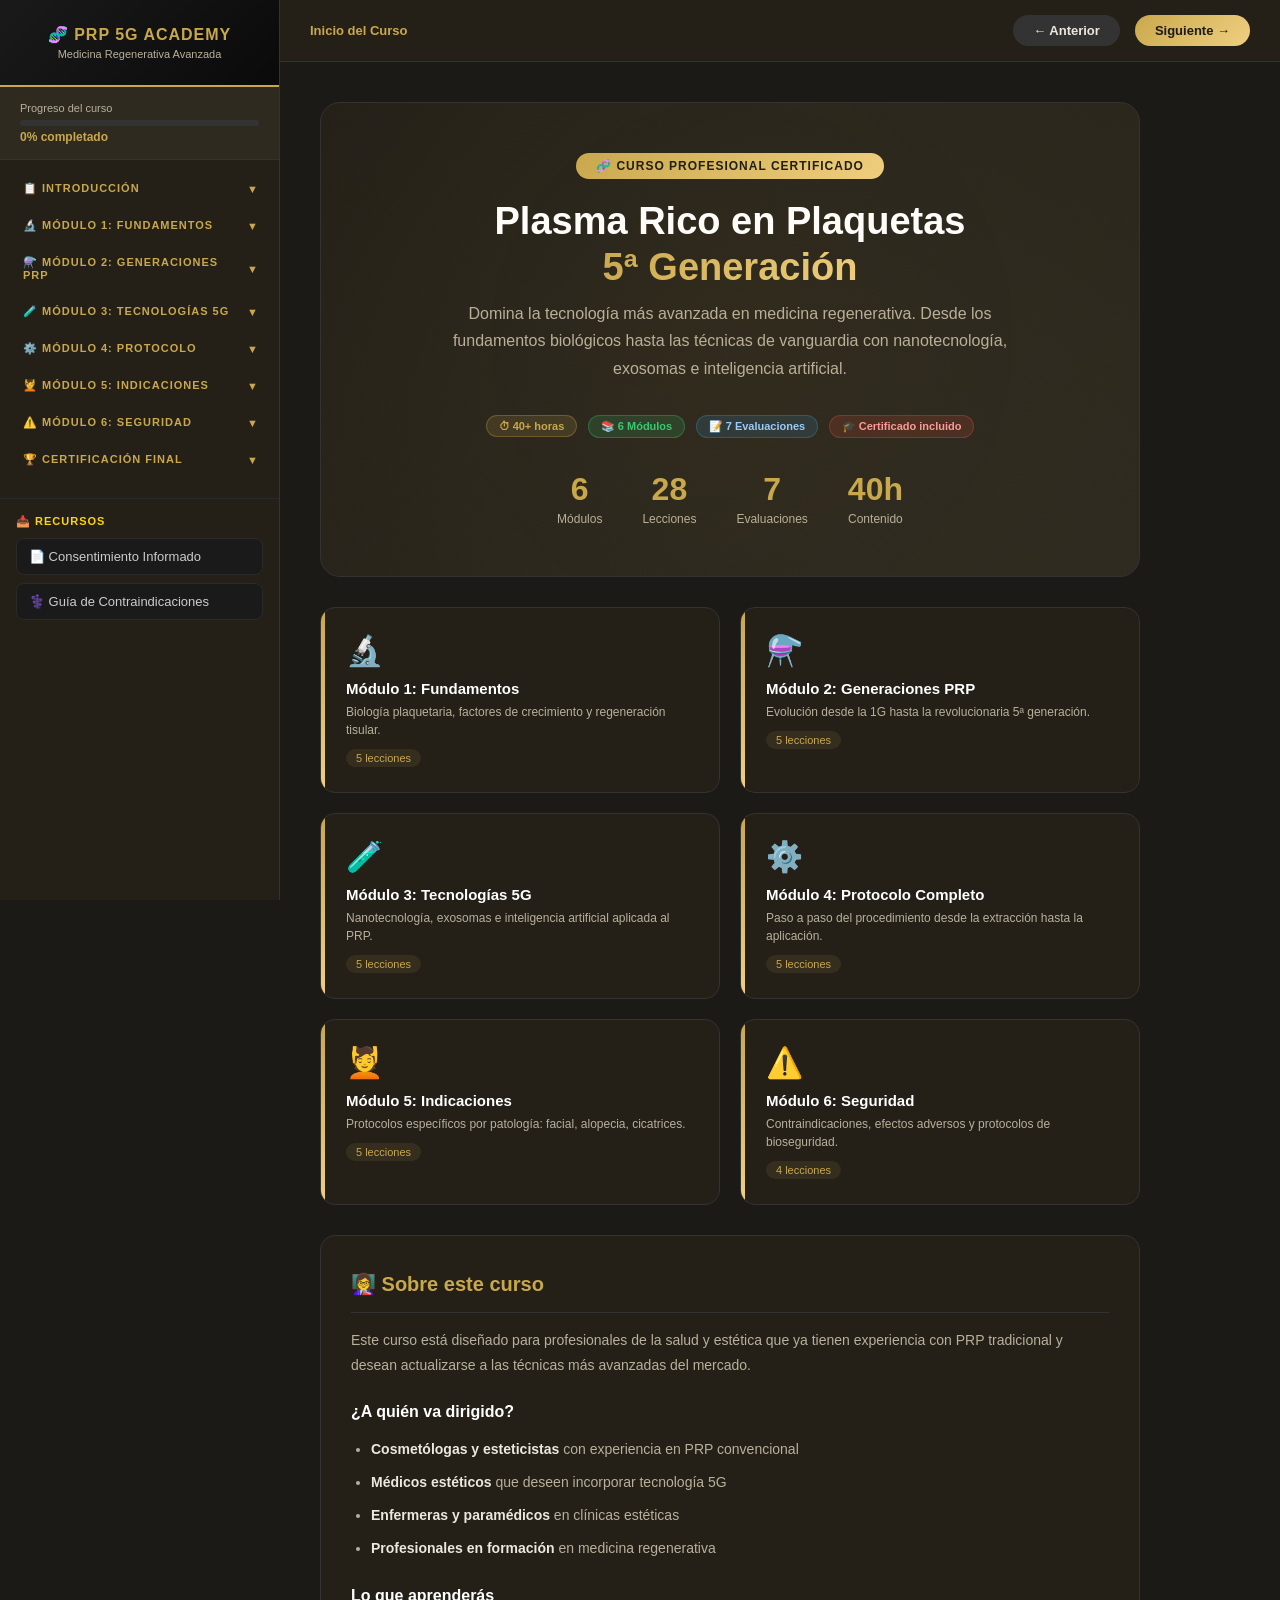
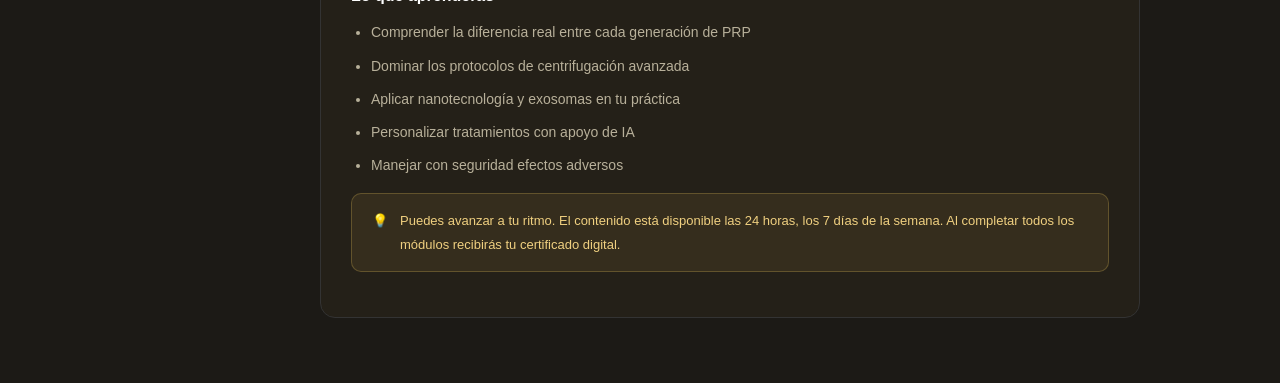
==== dashboard.html @ 4b1cf63f "Update dashboard.html" ====
<!DOCTYPE html>
<html lang="es">
<head>
    <meta charset="UTF-8">
    <meta name="viewport" content="width=device-width, initial-scale=1.0">
    <title>Curso PRP 5ª Generación | Academia Regenerativa</title>
    <style>
        * { margin: 0; padding: 0; box-sizing: border-box; }
:root {
    --gold: #c9a84c;
    --gold-light: #f0d080;
    --dark: #1c1a16;
    --dark2: #242018;
    --dark3: #2e2a20;
    --dark4: #383228;
    --text: #ede8dc;
    --text2: #b8b09a;
    --accent: #c9a84c;
    --red: #e74c3c;
    --green: #2ecc71;
    --blue: #3498db;
    --purple: #9b59b6;
}
body {
    font-family: 'Segoe UI', Tahoma, Geneva, Verdana, sans-serif;
    background: var(--dark);
    color: var(--text);
    overflow-x: hidden;
}
::-webkit-scrollbar { width: 6px; }
::-webkit-scrollbar-track { background: var(--dark2); }
::-webkit-scrollbar-thumb { background: var(--gold); border-radius: 3px; }

        /* ===== SIDEBAR ===== */
        .sidebar {
            position: fixed;
            left: 0; top: 0;
            width: 280px;
            height: 100vh;
            background: var(--dark2);
            border-right: 1px solid #333;
            overflow-y: auto;
            z-index: 100;
            transition: transform 0.3s;
        }
        .sidebar-logo {
            padding: 25px 20px;
            background: linear-gradient(135deg, #1a1a1a, #0a0a0a);
            border-bottom: 2px solid var(--gold);
            text-align: center;
        }
        .sidebar-logo h2 {
            color: var(--gold);
            font-size: 16px;
            font-weight: 700;
            letter-spacing: 1px;
        }
        .sidebar-logo p {
            color: var(--text2);
            font-size: 11px;
            margin-top: 4px;
        }
        .progress-global {
            padding: 15px 20px;
            background: var(--dark3);
            border-bottom: 1px solid #333;
        }
        .progress-global p {
            font-size: 11px;
            color: var(--text2);
            margin-bottom: 6px;
        }
        .progress-bar {
            background: #333;
            border-radius: 10px;
            height: 6px;
            overflow: hidden;
        }
        .progress-fill {
            height: 100%;
            background: linear-gradient(90deg, var(--gold), var(--gold-light));
            border-radius: 10px;
            transition: width 0.5s;
            width: 0%;
        }
        .progress-percent {
            color: var(--gold);
            font-size: 12px;
            font-weight: 700;
            margin-top: 4px;
        }
        .module-nav { padding: 10px 0; }
                /* ===== SIDEBAR MÓDULOS — CORREGIDO ===== */
        .module-header {
            padding: 12px 20px;
            font-size: 11px;
            font-weight: 700;
            color: var(--gold);
            text-transform: uppercase;
            letter-spacing: 1px;
            cursor: pointer;
            display: flex;
            justify-content: space-between;
            align-items: center;
            border-left: 3px solid transparent;
            transition: all 0.2s;
            user-select: none;
        }
        .module-header:hover {
            background: var(--dark3);
            border-left-color: var(--gold);
        }
        .module-lessons {
            display: none;
            background: var(--dark3);
        }
       .module-lessons.open { display: block !important; }
        }
        .lesson-item {
            padding: 10px 20px 10px 35px;
            font-size: 12px;
            color: var(--text2);
            cursor: pointer;
            display: flex;
            align-items: center;
            gap: 8px;
            border-left: 3px solid transparent;
            transition: all 0.2s;
            user-select: none;
        }
        .lesson-item:hover {
            background: var(--dark4);
            color: var(--text);
            border-left-color: var(--gold);
        }
        .lesson-item.active {
            color: var(--gold);
            background: rgba(201,168,76,0.1);
            border-left-color: var(--gold);
        }
        .lesson-item.completed {
            color: var(--green);
        }
        .lesson-item.completed::before {
            content: '✓';
            color: var(--green);
            font-weight: 700;
            font-size: 11px;
            margin-right: 4px;
        }
        .lesson-item:not(.completed)::before {
            content: '○';
            color: var(--text2);
            font-size: 10px;
            margin-right: 4px;
        }
        .lesson-item.active:not(.completed)::before {
            content: '▶';
            color: var(--gold);
            font-size: 10px;
            margin-right: 4px;
        }

        /* ===== MAIN ===== */
        .main {
            margin-left: 280px;
            min-height: 100vh;
        }
        .topbar {
            position: sticky;
            top: 0;
            background: var(--dark2);
            border-bottom: 1px solid #333;
            padding: 15px 30px;
            display: flex;
            justify-content: space-between;
            align-items: center;
            z-index: 50;
        }
        .topbar-left {
            display: flex;
            align-items: center;
            gap: 15px;
        }
        .menu-btn {
            display: none;
            background: none;
            border: none;
            color: var(--gold);
            font-size: 20px;
            cursor: pointer;
        }
        .current-lesson { font-size: 13px; color: var(--text2); }
        .current-lesson span { color: var(--gold); font-weight: 600; }
        .topbar-right {
            display: flex;
            align-items: center;
            gap: 15px;
        }
        .btn-nav {
            padding: 8px 20px;
            border-radius: 20px;
            border: none;
            font-size: 13px;
            font-weight: 600;
            cursor: pointer;
            transition: all 0.3s;
        }
        .btn-prev { background: #333; color: var(--text); }
        .btn-prev:hover { background: #444; }
        .btn-next {
            background: linear-gradient(135deg, var(--gold), var(--gold-light));
            color: var(--dark);
        }
        .btn-next:hover {
            transform: translateY(-2px);
            box-shadow: 0 4px 15px rgba(201,168,76,0.4);
        }
        .content-area {
            padding: 40px;
            max-width: 900px;
        }

        /* ===== HERO ===== */
        .hero-section {
            background: linear-gradient(135deg, var(--dark2), var(--dark3));
            border: 1px solid #333;
            border-radius: 20px;
            padding: 50px;
            text-align: center;
            margin-bottom: 30px;
            position: relative;
            overflow: hidden;
        }
        .hero-section::before {
            content: '';
            position: absolute;
            top: -50%; left: -50%;
            width: 200%; height: 200%;
            background: radial-gradient(circle, rgba(201,168,76,0.05) 0%, transparent 60%);
            pointer-events: none;
        }
        .hero-badge {
            display: inline-block;
            background: linear-gradient(135deg, var(--gold), var(--gold-light));
            color: var(--dark);
            padding: 6px 20px;
            border-radius: 20px;
            font-size: 12px;
            font-weight: 700;
            letter-spacing: 1px;
            margin-bottom: 20px;
        }
        .hero-section h1 {
            font-size: 38px;
            font-weight: 800;
            color: white;
            margin-bottom: 10px;
            line-height: 1.2;
        }
        .hero-section h1 span {
            background: linear-gradient(135deg, var(--gold), var(--gold-light));
            -webkit-background-clip: text;
            -webkit-text-fill-color: transparent;
        }
        .hero-section p {
            font-size: 16px;
            color: var(--text2);
            max-width: 600px;
            margin: 0 auto 30px;
            line-height: 1.7;
        }
        .hero-stats {
            display: flex;
            justify-content: center;
            gap: 40px;
            margin-top: 30px;
            flex-wrap: wrap;
        }
        .hero-stat { text-align: center; }
        .hero-stat .number { font-size: 32px; font-weight: 800; color: var(--gold); }
        .hero-stat .label { font-size: 12px; color: var(--text2); margin-top: 4px; }

        /* ===== MÓDULOS GRID ===== */
        .modules-grid {
            display: grid;
            grid-template-columns: 1fr 1fr;
            gap: 20px;
            margin-bottom: 30px;
        }
        .module-card {
            background: var(--dark2);
            border: 1px solid #333;
            border-radius: 15px;
            padding: 25px;
            cursor: pointer;
            transition: all 0.3s;
            position: relative;
            overflow: hidden;
        }
        .module-card::before {
            content: '';
            position: absolute;
            top: 0; left: 0;
            width: 4px; height: 100%;
            background: linear-gradient(180deg, var(--gold), var(--gold-light));
        }
        .module-card:hover {
            border-color: var(--gold);
            transform: translateY(-3px);
            box-shadow: 0 10px 30px rgba(201,168,76,0.15);
        }
        .module-card-icon { font-size: 30px; margin-bottom: 12px; }
        .module-card h3 { font-size: 15px; color: white; margin-bottom: 6px; }
        .module-card p { font-size: 12px; color: var(--text2); line-height: 1.5; }
        .module-card .lessons-count {
            display: inline-block;
            background: rgba(201,168,76,0.1);
            color: var(--gold);
            font-size: 11px;
            padding: 3px 10px;
            border-radius: 10px;
            margin-top: 10px;
        }

        /* ===== PÁGINAS ===== */
        .page { display: none !important; }
        .page.active { display: block !important; }

        /* ===== LECCIÓN ===== */
        .lesson-header { margin-bottom: 30px; }
        .lesson-breadcrumb { font-size: 12px; color: var(--text2); margin-bottom: 10px; }
        .lesson-breadcrumb span { color: var(--gold); }
        .lesson-title { font-size: 28px; font-weight: 700; color: white; margin-bottom: 10px; }
        .lesson-meta { display: flex; gap: 20px; flex-wrap: wrap; }
        .lesson-meta-item { display: flex; align-items: center; gap: 6px; font-size: 12px; color: var(--text2); }

        /* ===== VIDEO CONTAINER ===== */
        .video-container {
            background: var(--dark3);
            border: 1px solid #333;
            border-radius: 15px;
            aspect-ratio: 16/9;
            display: flex;
            flex-direction: column;
            align-items: center;
            justify-content: center;
            margin-bottom: 30px;
            cursor: pointer;
            transition: all 0.3s;
            position: relative;
            overflow: hidden;
        }
        .video-container:hover { border-color: var(--gold); }
        .video-container::before {
            content: '';
            position: absolute;
            inset: 0;
            background: linear-gradient(135deg, rgba(201,168,76,0.05), transparent);
        }
        .play-btn {
            width: 70px; height: 70px;
            background: linear-gradient(135deg, var(--gold), var(--gold-light));
            border-radius: 50%;
            display: flex;
            align-items: center;
            justify-content: center;
            font-size: 28px;
            margin-bottom: 15px;
            box-shadow: 0 0 30px rgba(201,168,76,0.4);
            transition: transform 0.3s;
        }
        .video-container:hover .play-btn { transform: scale(1.1); }
        .video-title { color: white; font-size: 16px; font-weight: 600; }
        .video-duration { color: var(--text2); font-size: 13px; margin-top: 5px; }

        /* ===== CONTENIDO ===== */
        .lesson-content {
            background: var(--dark2);
            border: 1px solid #333;
            border-radius: 15px;
            padding: 30px;
            margin-bottom: 25px;
            line-height: 1.8;
        }
        .lesson-content h2 {
            color: var(--gold);
            font-size: 20px;
            margin-bottom: 15px;
            padding-bottom: 10px;
            border-bottom: 1px solid #333;
        }
        .lesson-content h3 { color: white; font-size: 16px; margin: 20px 0 10px; }
        .lesson-content p { color: var(--text2); margin-bottom: 12px; font-size: 14px; }
        .lesson-content ul, .lesson-content ol {
            color: var(--text2);
            padding-left: 20px;
            margin-bottom: 15px;
        }
        .lesson-content li { margin-bottom: 8px; font-size: 14px; }
        .lesson-content li strong { color: var(--text); }

        /* ===== INFO BOX ===== */
        .info-box {
            border-radius: 10px;
            padding: 15px 20px;
            margin: 15px 0;
            display: flex;
            gap: 12px;
            align-items: flex-start;
            font-size: 13px;
        }
        .info-box.gold { background: rgba(201,168,76,0.1); border: 1px solid rgba(201,168,76,0.3); color: var(--gold-light); }
        .info-box.red { background: rgba(231,76,60,0.1); border: 1px solid rgba(231,76,60,0.3); color: #ff9999; }
        .info-box.green { background: rgba(46,204,113,0.1); border: 1px solid rgba(46,204,113,0.3); color: #99ffcc; }
        .info-box.blue { background: rgba(52,152,219,0.1); border: 1px solid rgba(52,152,219,0.3); color: #99ccff; }

        /* ===== TABLA ===== */
        .table-container { overflow-x: auto; margin: 15px 0; }
        table { width: 100%; border-collapse: collapse; font-size: 13px; }
        table th {
            background: linear-gradient(135deg, #1a1a1a, #222);
            color: var(--gold);
            padding: 12px 15px;
            text-align: left;
            border-bottom: 2px solid var(--gold);
            font-size: 12px;
            letter-spacing: 0.5px;
        }
        table td { padding: 10px 15px; border-bottom: 1px solid #2a2a2a; color: var(--text2); }
        table tr:hover td { background: rgba(201,168,76,0.05); color: var(--text); }

        /* ===== QUIZ ===== */
        .quiz-section {
            background: var(--dark2);
            border: 1px solid #333;
            border-radius: 15px;
            padding: 30px;
            margin-top: 25px;
        }
        .quiz-section h2 {
            color: var(--gold);
            font-size: 18px;
            margin-bottom: 20px;
            display: flex;
            align-items: center;
            gap: 10px;
        }
        .question {
            margin-bottom: 25px;
            padding: 20px;
            background: var(--dark3);
            border-radius: 12px;
            border: 1px solid #2a2a2a;
        }
        .question p { color: white; font-size: 15px; font-weight: 600; margin-bottom: 15px; }
        .option {
            display: flex;
            align-items: center;
            gap: 12px;
            padding: 12px 15px;
            border-radius: 8px;
            cursor: pointer;
            margin-bottom: 8px;
            border: 1px solid #333;
            background: var(--dark4);
            transition: all 0.2s;
            font-size: 13px;
            color: var(--text2);
        }
        .option:hover { border-color: var(--gold); color: var(--text); background: rgba(201,168,76,0.05); }
        .option.selected { border-color: var(--gold); background: rgba(201,168,76,0.1); color: var(--gold); }
        .option.correct { border-color: var(--green); background: rgba(46,204,113,0.1); color: var(--green); }
        .option.wrong { border-color: var(--red); background: rgba(231,76,60,0.1); color: #ff9999; }
        .option input[type="radio"] { accent-color: var(--gold); width: 16px; height: 16px; }
        .btn-quiz {
            padding: 12px 30px;
            background: linear-gradient(135deg, var(--gold), var(--gold-light));
            color: var(--dark);
            border: none;
            border-radius: 25px;
            font-size: 14px;
            font-weight: 700;
            cursor: pointer;
            transition: all 0.3s;
            margin-top: 10px;
        }
        .btn-quiz:hover { transform: translateY(-2px); box-shadow: 0 6px 20px rgba(201,168,76,0.4); }
        .quiz-result {
            display: none;
            padding: 20px;
            border-radius: 12px;
            margin-top: 15px;
            text-align: center;
            font-size: 16px;
            font-weight: 600;
        }
        .quiz-result.pass { background: rgba(46,204,113,0.1); border: 1px solid var(--green); color: var(--green); }
        .quiz-result.fail { background: rgba(231,76,60,0.1); border: 1px solid var(--red); color: #ff9999; }

        /* ===== COMPLETAR ===== */
        .complete-section {
            background: var(--dark2);
            border: 1px solid #333;
            border-radius: 15px;
            padding: 25px;
            margin-top: 25px;
            text-align: center;
        }
        .btn-complete {
            padding: 15px 40px;
            background: linear-gradient(135deg, var(--gold), var(--gold-light));
            color: var(--dark);
            border: none;
            border-radius: 30px;
            font-size: 16px;
            font-weight: 700;
            cursor: pointer;
            transition: all 0.3s;
            display: inline-flex;
            align-items: center;
            gap: 10px;
        }
        .btn-complete:hover { transform: translateY(-3px); box-shadow: 0 8px 25px rgba(201,168,76,0.4); }
        .btn-complete.done { background: linear-gradient(135deg, var(--green), #27ae60); }

        /* ===== CERTIFICADO ===== */
        .certificate {
    background: linear-gradient(135deg, var(--dark2), var(--dark3));
    border-radius: 20px;
    padding: 50px;
    text-align: center;
    position: relative;
    z-index: 1;
    overflow: visible;
    box-shadow: 
        0 0 0 2px var(--gold),
        0 0 0 4px var(--dark),
        0 0 0 6px var(--gold),
        0 0 30px rgba(201,168,76,0.3),
        0 0 60px rgba(201,168,76,0.1);
}
        .certificate::before {
    content: '';
    position: absolute;
    top: -50%; left: -50%;
    width: 200%; height: 200%;
    background: radial-gradient(circle, rgba(201,168,76,0.08) 0%, transparent 60%);
    pointer-events: none;
    z-index: 0;
            .certificate {
    ...
    position: relative;
    z-index: 1;
}

}
       .certificate > * {
    position: relative;
    z-index: 2;
}
        .certificate h1 { font-size: 28px; color: var(--gold); margin-bottom: 10px; }
        .certificate .cert-name { font-size: 36px; font-weight: 800; color: white; margin: 20px 0; }
        .certificate p { color: var(--text2); font-size: 14px; line-height: 1.7; }

        /* ===== TAGS ===== */
        .tag { display: inline-block; padding: 4px 12px; border-radius: 15px; font-size: 11px; font-weight: 600; margin: 3px; }
        .tag-gold { background: rgba(201,168,76,0.15); color: var(--gold); border: 1px solid rgba(201,168,76,0.3); }
        .tag-red { background: rgba(231,76,60,0.15); color: #ff9999; border: 1px solid rgba(231,76,60,0.3); }
        .tag-green { background: rgba(46,204,113,0.15); color: var(--green); border: 1px solid rgba(46,204,113,0.3); }
        .tag-blue { background: rgba(52,152,219,0.15); color: #99ccff; border: 1px solid rgba(52,152,219,0.3); }

        /* ===== OVERLAY ===== */
        .overlay {
            display: none;
            position: fixed;
            inset: 0;
            background: rgba(0,0,0,0.7);
            z-index: 99;
        }
        .overlay.active { display: block; }

        /* ===== ANIMACIONES ===== */
        @keyframes fadeIn {
            from { opacity: 0; transform: translateY(20px); }
            to { opacity: 1; transform: translateY(0); }
        }
        .content-area > * { animation: fadeIn 0.4s ease forwards; }

        /* ===== RESPONSIVE ===== */
        @media (max-width: 768px) {
            .sidebar { transform: translateX(-100%); }
            .sidebar.open { transform: translateX(0); }
            .main { margin-left: 0; }
            .menu-btn { display: block; }
            .content-area { padding: 20px; }
            .hero-section { padding: 30px 20px; }
            .hero-section h1 { font-size: 26px; }
            .modules-grid { grid-template-columns: 1fr; }
            .hero-stats { gap: 20px; }
            .topbar {
                flex-direction: column !important;
                padding: 8px 10px !important;
                gap: 8px !important;
            }
            .topbar-left { width: 100% !important; justify-content: space-between !important; }
            .topbar-right { width: 100% !important; display: flex !important; justify-content: space-between !important; gap: 8px !important; }
            .btn-nav { flex: 1 !important; font-size: 13px !important; padding: 8px 10px !important; }
            #slideContainer {
                background: transparent !important;
                overflow-y: auto !important;
                overflow-x: hidden !important;
                justify-content: flex-start !important;
                padding: 8px 12px 80px 12px !important;
            }
            #slideContainer h1, #slideContainer h2 {
                font-size: clamp(14px, 4vw, 20px) !important;
                margin: 4px 0 !important;
            }
            #slideContainer p {
                font-size: clamp(10px, 2.8vw, 13px) !important;
                line-height: 1.3 !important;
                margin: 3px 0 !important;
            }
        }
    @media(max-width:768px){[id^="player-l"]{overflow-y:auto!important;-webkit-overflow-scrolling:touch!important;}[id^="player-l"] .video-wrapper{aspect-ratio:unset!important;max-height:none!important;height:auto!important;overflow:visible!important;}[id^="player-l"] .slide-frame{position:relative!important;inset:unset!important;height:auto!important;min-height:auto!important;overflow:visible!important;}[id^="playOverlay"]{position:absolute!important;inset:0!important;}} 
    .sidebar-resources {
    padding: 16px;
    border-top: 1px solid #2a2a2a;
    margin-top: 10px;
}
.sidebar-resources-title {
    font-size: 11px;
    text-transform: uppercase;
    letter-spacing: 1px;
    color: #FFD700;
    margin-bottom: 10px;
    font-weight: bold;
}
.resource-link {
    display: block;
    padding: 10px 12px;
    background: #1a1a1a;
    border: 1px solid #2a2a2a;
    border-radius: 8px;
    color: #ccc;
    text-decoration: none;
    font-size: 13px;
    margin-bottom: 8px;
    transition: all 0.2s;
}
.resource-link:hover {
    background: #222;
    border-color: #FFD700;
    color: #FFD700;
}
        @media print {
            body * {
                visibility: hidden !important;
            }
            
            .certificate, .certificate * {
                visibility: visible !important;
            }
            
            .certificate {
                position: fixed !important;
                top: 0 !important;
                left: 0 !important;
                width: 100% !important;
                height: 100% !important;
                margin: 0 !important;
                padding: 40px !important;
                background: #1a1a2e !important;
                -webkit-print-color-adjust: exact !important;
                print-color-adjust: exact !important;
                box-shadow: none !important;
                border: 6px double #c9a84c !important;
            }

            .cert-name {
                color: #c9a84c !important;
                -webkit-print-color-adjust: exact !important;
                print-color-adjust: exact !important;
            }

            .btn-print,
input#certNameInput,
.lesson-nav,
.sidebar,
.cert-actions,
.cert-customize,
<button class="btn-print" onclick="printCertificate()">
p[style*="Personaliza"],
label[for="certNameInput"] {
    display: none !important;
}
        }
body.printing * {
    visibility: hidden !important;
}
body.printing .certificate,
body.printing .certificate * {
    visibility: visible !important;
}
body.printing .certificate {
    position: fixed !important;
    top: 0 !important;
    left: 0 !important;
    width: 100vw !important;
    height: 100vh !important;
    background: #1a1a2e !important;
    -webkit-print-color-adjust: exact !important;
    print-color-adjust: exact !important;
}
@media print {
    .no-print {
        display: none !important;
    }
    * {
        -webkit-print-color-adjust: exact !important;
        print-color-adjust: exact !important;
    }
    body {
        background: #1a1a2e !important;
    }
    #certDate, #certCode, .cert-name {
        color: #d4af37 !important;
    }
}


    </style>
</head>
<body>

<div class="overlay" id="overlay" onclick="closeSidebar()"></div>

<!-- ========== SIDEBAR ========== -->
<div class="sidebar" id="sidebar">
    <div class="sidebar-logo">
        <h2>🧬 PRP 5G ACADEMY</h2>
        <p>Medicina Regenerativa Avanzada</p>
    </div>
    <div class="progress-global">
        <p>Progreso del curso</p>
        <div class="progress-bar">
            <div class="progress-fill" id="progressFill"></div>
        </div>
        <div class="progress-percent" id="progressPercent">0% completado</div>
    </div>
    <nav class="module-nav">
        <div class="module-header" onclick="toggleModule('mod0')"><span>📋 Introducción</span><span>▼</span></div>
        <div class="module-lessons" id="mod0">
            <div class="lesson-item" onclick="showPage('l0-1')" id="nav-l0-1">Bienvenida al curso</div>
            <div class="lesson-item" onclick="showPage('l0-2')" id="nav-l0-2">Metodología de estudio</div>
            <div class="lesson-item" onclick="showPage('l0-3')" id="nav-l0-3">Materiales necesarios</div>
        </div>
        <div class="module-header" onclick="toggleModule('mod1')"><span>🔬 Módulo 1: Fundamentos</span><span>▼</span></div>
        <div class="module-lessons" id="mod1">
            <div class="lesson-item" onclick="showPage('l1-1')" id="nav-l1-1">Historia y evolución del PRP</div>
            <div class="lesson-item" onclick="showPage('l1-2')" id="nav-l1-2">Biología plaquetaria</div>
            <div class="lesson-item" onclick="showPage('l1-3')" id="nav-l1-3">Factores de crecimiento</div>
            <div class="lesson-item" onclick="showPage('l1-4')" id="nav-l1-4">Regeneración tisular</div>
            <div class="lesson-item" onclick="showPage('quiz1')" id="nav-quiz1">📝 Evaluación Módulo 1</div>
        </div>
        <div class="module-header" onclick="toggleModule('mod2')"><span>⚗️ Módulo 2: Generaciones PRP</span><span>▼</span></div>
        <div class="module-lessons" id="mod2">
            <div class="lesson-item" onclick="showPage('l2-1')" id="nav-l2-1">PRP 1G al 3G</div>
            <div class="lesson-item" onclick="showPage('l2-2')" id="nav-l2-2">PRP 4G — Biorreactor</div>
            <div class="lesson-item" onclick="showPage('l2-3')" id="nav-l2-3">PRP 5G — Tecnología total</div>
            <div class="lesson-item" onclick="showPage('l2-4')" id="nav-l2-4">Comparativa generacional</div>
            <div class="lesson-item" onclick="showPage('quiz2')" id="nav-quiz2">📝 Evaluación Módulo 2</div>
        </div>
        <div class="module-header" onclick="toggleModule('mod3')"><span>🧪 Módulo 3: Tecnologías 5G</span><span>▼</span></div>
        <div class="module-lessons" id="mod3">
            <div class="lesson-item" onclick="showPage('l3-1')" id="nav-l3-1">Nanotecnología en PRP</div>
            <div class="lesson-item" onclick="showPage('l3-2')" id="nav-l3-2">Exosomas y vesículas</div>
            <div class="lesson-item" onclick="showPage('l3-3')" id="nav-l3-3">Inteligencia Artificial</div>
            <div class="lesson-item" onclick="showPage('l3-4')" id="nav-l3-4">Sistemas de centrifugación</div>
            <div class="lesson-item" onclick="showPage('quiz3')" id="nav-quiz3">📝 Evaluación Módulo 3</div>
        </div>
        <div class="module-header" onclick="toggleModule('mod4')"><span>⚙️ Módulo 4: Protocolo</span><span>▼</span></div>
        <div class="module-lessons" id="mod4">
            <div class="lesson-item" onclick="showPage('l4-1')" id="nav-l4-1">Selección del paciente</div>
            <div class="lesson-item" onclick="showPage('l4-2')" id="nav-l4-2">Extracción y procesamiento</div>
            <div class="lesson-item" onclick="showPage('l4-3')" id="nav-l4-3">Activación avanzada</div>
            <div class="lesson-item" onclick="showPage('l4-4')" id="nav-l4-4">Técnicas de aplicación</div>
            <div class="lesson-item" onclick="showPage('quiz4')" id="nav-quiz4">📝 Evaluación Módulo 4</div>
        </div>
        <div class="module-header" onclick="toggleModule('mod5')"><span>💆 Módulo 5: Indicaciones</span><span>▼</span></div>
        <div class="module-lessons" id="mod5">
            <div class="lesson-item" onclick="showPage('l5-1')" id="nav-l5-1">Rejuvenecimiento facial</div>
            <div class="lesson-item" onclick="showPage('l5-2')" id="nav-l5-2">Acné y cicatrices</div>
            <div class="lesson-item" onclick="showPage('l5-3')" id="nav-l5-3">Alopecia</div>
            <div class="lesson-item" onclick="showPage('l5-4')" id="nav-l5-4">Zona periocular</div>
            <div class="lesson-item" onclick="showPage('quiz5')" id="nav-quiz5">📝 Evaluación Módulo 5</div>
        </div>
        <div class="module-header" onclick="toggleModule('mod6')"><span>⚠️ Módulo 6: Seguridad</span><span>▼</span></div>
        <div class="module-lessons" id="mod6">
            <div class="lesson-item" onclick="showPage('l6-1')" id="nav-l6-1">Contraindicaciones absolutas</div>
            <div class="lesson-item" onclick="showPage('l6-2')" id="nav-l6-2">Efectos adversos y manejo</div>
            <div class="lesson-item" onclick="showPage('l6-3')" id="nav-l6-3">Bioseguridad avanzada</div>
            <div class="lesson-item" onclick="showPage('quiz6')" id="nav-quiz6">📝 Evaluación Módulo 6</div>
        </div>
        <div class="module-header" onclick="toggleModule('mod7')"><span>🏆 Certificación Final</span><span>▼</span></div>
        <div class="module-lessons" id="mod7">
            <div class="lesson-item" onclick="showPage('final-exam')" id="nav-final-exam">Examen Final</div>
            <div class="lesson-item" onclick="showPage('certificate')" id="nav-certificate">🎓 Mi Certificado</div>
        </div>
    </nav>
    <!-- RECURSOS DESCARGABLES -->
<div class="sidebar-resources">
    <div class="sidebar-resources-title">
        📥 Recursos
    </div>
    <a href="/consentimiento.html" target="_blank" class="resource-link">
        📄 Consentimiento Informado
    </a>
    <a href="/contraindicaciones.html" target="_blank" class="resource-link">
        ⚕️ Guía de Contraindicaciones
    </a>
</div>

</div>

<!-- ========== MAIN ========== -->
<div class="main">
    <div class="topbar">
        <div class="topbar-left">
            <button class="menu-btn" onclick="toggleSidebar()">☰</button>
            <div class="current-lesson"><span id="currentLessonTitle">Inicio del Curso</span></div>
        </div>
        <div class="topbar-right">
            <button class="btn-nav btn-prev" onclick="prevLesson()">← Anterior</button>
            <button class="btn-nav btn-next" onclick="nextLesson()">Siguiente →</button>
        </div>
    </div>

    <div class="content-area">

        <!-- ========== HOME ========== -->
        <div id="page-home" class="page active">
            <div class="hero-section">
                <div class="hero-badge">🧬 CURSO PROFESIONAL CERTIFICADO</div>
                <h1>Plasma Rico en Plaquetas<br><span>5ª Generación</span></h1>
                <p>Domina la tecnología más avanzada en medicina regenerativa. Desde los fundamentos biológicos hasta las técnicas de vanguardia con nanotecnología, exosomas e inteligencia artificial.</p>
                <div>
                    <span class="tag tag-gold">⏱ 40+ horas</span>
                    <span class="tag tag-green">📚 6 Módulos</span>
                    <span class="tag tag-blue">📝 7 Evaluaciones</span>
                    <span class="tag tag-red">🎓 Certificado incluido</span>
                </div>
                <div class="hero-stats">
                    <div class="hero-stat"><div class="number">6</div><div class="label">Módulos</div></div>
                    <div class="hero-stat"><div class="number">28</div><div class="label">Lecciones</div></div>
                    <div class="hero-stat"><div class="number">7</div><div class="label">Evaluaciones</div></div>
                    <div class="hero-stat"><div class="number">40h</div><div class="label">Contenido</div></div>
                </div>
            </div>
            <div class="modules-grid">
                <div class="module-card" onclick="showPage('l1-1')">
                    <div class="module-card-icon">🔬</div>
                    <h3>Módulo 1: Fundamentos</h3>
                    <p>Biología plaquetaria, factores de crecimiento y regeneración tisular.</p>
                    <span class="lessons-count">5 lecciones</span>
                </div>
                <div class="module-card" onclick="showPage('l2-1')">
                    <div class="module-card-icon">⚗️</div>
                    <h3>Módulo 2: Generaciones PRP</h3>
                    <p>Evolución desde la 1G hasta la revolucionaria 5ª generación.</p>
                    <span class="lessons-count">5 lecciones</span>
                </div>
                <div class="module-card" onclick="showPage('l3-1')">
                    <div class="module-card-icon">🧪</div>
                    <h3>Módulo 3: Tecnologías 5G</h3>
                    <p>Nanotecnología, exosomas e inteligencia artificial aplicada al PRP.</p>
                    <span class="lessons-count">5 lecciones</span>
                </div>
                <div class="module-card" onclick="showPage('l4-1')">
                    <div class="module-card-icon">⚙️</div>
                    <h3>Módulo 4: Protocolo Completo</h3>
                    <p>Paso a paso del procedimiento desde la extracción hasta la aplicación.</p>
                    <span class="lessons-count">5 lecciones</span>
                </div>
                <div class="module-card" onclick="showPage('l5-1')">
                    <div class="module-card-icon">💆</div>
                    <h3>Módulo 5: Indicaciones</h3>
                    <p>Protocolos específicos por patología: facial, alopecia, cicatrices.</p>
                    <span class="lessons-count">5 lecciones</span>
                </div>
                <div class="module-card" onclick="showPage('l6-1')">
                    <div class="module-card-icon">⚠️</div>
                    <h3>Módulo 6: Seguridad</h3>
                    <p>Contraindicaciones, efectos adversos y protocolos de bioseguridad.</p>
                    <span class="lessons-count">4 lecciones</span>
                </div>
            </div>
            <div class="lesson-content">
                <h2>👩‍🏫 Sobre este curso</h2>
                <p>Este curso está diseñado para profesionales de la salud y estética que ya tienen experiencia con PRP tradicional y desean actualizarse a las técnicas más avanzadas del mercado.</p>
                <h3>¿A quién va dirigido?</h3>
                <ul>
                    <li><strong>Cosmetólogas y esteticistas</strong> con experiencia en PRP convencional</li>
                    <li><strong>Médicos estéticos</strong> que deseen incorporar tecnología 5G</li>
                    <li><strong>Enfermeras y paramédicos</strong> en clínicas estéticas</li>
                    <li><strong>Profesionales en formación</strong> en medicina regenerativa</li>
                </ul>
                <h3>Lo que aprenderás</h3>
                <ul>
                    <li>Comprender la diferencia real entre cada generación de PRP</li>
                    <li>Dominar los protocolos de centrifugación avanzada</li>
                    <li>Aplicar nanotecnología y exosomas en tu práctica</li>
                    <li>Personalizar tratamientos con apoyo de IA</li>
                    <li>Manejar con seguridad efectos adversos</li>
                </ul>
                <div class="info-box gold">
                    💡 <span>Puedes avanzar a tu ritmo. El contenido está disponible las 24 horas, los 7 días de la semana. Al completar todos los módulos recibirás tu certificado digital.</span>
                </div>
            </div>
        </div>

        <!-- ========== L0-1: BIENVENIDA ========== -->
        <div id="page-l0-1" class="page">
            <div class="lesson-header">
                <div class="lesson-breadcrumb">Introducción > <span>Bienvenida al curso</span></div>
                <div class="lesson-title">🎉 Bienvenida al Curso PRP 5G</div>
                <div class="lesson-meta">
                    <span class="lesson-meta-item">⏱ 15 min</span>
                    <span class="lesson-meta-item">📖 Lectura + Video</span>
                </div>
            </div>
          <!-- ========== REPRODUCTOR L0-1: BIENVENIDA ========== -->
<div class="video-player-container" style="background:#000;border-radius:12px;overflow:hidden;position:relative;width:100%;max-width:860px;margin:0 auto 30px auto;box-shadow:0 0 40px rgba(212,175,55,0.3);">
    <div id="videoScreen0" style="position:relative;width:100%;padding-top:56.25%;background:#0a0a0a;">
        <div id="slideContainer0" style="position:absolute;top:0;left:0;width:100%;height:100%;display:flex;flex-direction:column;align-items:center;justify-content:center;padding:clamp(8px,3vw,30px);box-sizing:border-box;font-family:Georgia,serif;color:#fff;text-align:center;background:transparent;overflow-y:auto;">

            <div id="slide0-1" class="slide0" style="display:flex;flex-direction:column;align-items:center;justify-content:center;padding:40px;text-align:center;opacity:0;transition:opacity 0.8s;">
                <div style="font-size:3em;margin-bottom:20px;">🚀</div>
                <h2 style="color:#D4AF37;font-size:2em;margin-bottom:15px;">Bienvenida al Curso PRP 5G Academy</h2>
                <p style="color:#ccc;font-size:1.1em;max-width:700px;line-height:1.8;">Bienvenida a Plasma Rico en Plaquetas 5ª Generación, el programa de formación más avanzado en medicina regenerativa estética. Este curso transformará tu práctica profesional y te posicionará en la vanguardia de la regeneración tisular.</p>
                <div style="margin-top:25px;padding:15px 30px;background:rgba(212,175,55,0.1);border:1px solid #D4AF37;border-radius:10px;color:#D4AF37;">⏱ Duración: 10 minutos · 20 secciones</div>
            </div>

            <div id="slide0-2" class="slide0" style="display:none;flex-direction:column;align-items:center;justify-content:center;padding:40px;text-align:center;opacity:0;transition:opacity 0.8s;">
                <div style="font-size:3em;margin-bottom:20px;">👩‍⚕️</div>
                <h2 style="color:#D4AF37;font-size:1.8em;margin-bottom:15px;">Tu Instructora</h2>
                <p style="color:#ccc;font-size:1.1em;max-width:700px;line-height:1.8;">Soy especialista en medicina regenerativa con más de 15 años de experiencia clínica en PRP. He formado a más de 3.000 profesionales de la salud en 18 países de América Latina y Europa. Mi misión en este curso es darte las herramientas científicas y prácticas para que ofrezcas los mejores resultados a tus pacientes.</p>
            </div>

            <div id="slide0-3" class="slide0" style="display:none;flex-direction:column;align-items:center;justify-content:center;padding:40px;text-align:center;opacity:0;transition:opacity 0.8s;">
                <div style="font-size:3em;margin-bottom:20px;">💎</div>
                <h2 style="color:#D4AF37;font-size:1.8em;margin-bottom:15px;">¿Qué es el PRP 5G?</h2>
                <p style="color:#ccc;font-size:1.1em;max-width:700px;line-height:1.8;">El PRP de Quinta Generación integra cinco tecnologías de vanguardia: nanotecnología para potenciar los factores de crecimiento, exosomas de células madre para amplificar la regeneración, inteligencia artificial para personalizar cada protocolo, biorreactores de activación térmica y técnicas de doble centrifugación optimizada.</p>
            </div>

            <div id="slide0-4" class="slide0" style="display:none;flex-direction:column;align-items:center;justify-content:center;padding:40px;text-align:center;opacity:0;transition:opacity 0.8s;">
                <div style="font-size:3em;margin-bottom:20px;">📈</div>
                <h2 style="color:#D4AF37;font-size:1.8em;margin-bottom:15px;">Por qué el PRP 5G Cambia Todo</h2>
                <div style="display:grid;grid-template-columns:1fr 1fr;gap:15px;max-width:700px;">
                    <div style="background:rgba(212,175,55,0.1);border:1px solid #D4AF37;border-radius:10px;padding:15px;color:#ccc;">💡 Resultados 5 a 10 veces superiores al PRP convencional</div>
                    <div style="background:rgba(212,175,55,0.1);border:1px solid #D4AF37;border-radius:10px;padding:15px;color:#ccc;">💡 Efectos visibles desde las 48 horas</div>
                    <div style="background:rgba(212,175,55,0.1);border:1px solid #D4AF37;border-radius:10px;padding:15px;color:#ccc;">💡 Durabilidad de 3 a 6 meses por sesión</div>
                    <div style="background:rgba(212,175,55,0.1);border:1px solid #D4AF37;border-radius:10px;padding:15px;color:#ccc;">💡 100% autólogo — cero riesgo de rechazo</div>
                </div>
            </div>

            <div id="slide0-5" class="slide0" style="display:none;flex-direction:column;align-items:center;justify-content:center;padding:40px;text-align:center;opacity:0;transition:opacity 0.8s;">
                <div style="font-size:3em;margin-bottom:20px;">🎓</div>
                <h2 style="color:#D4AF37;font-size:1.8em;margin-bottom:15px;">Estructura del Curso</h2>
                <div style="width:100%;max-width:700px;text-align:left;">
                    <div style="background:rgba(212,175,55,0.05);border-left:3px solid #D4AF37;padding:10px 15px;margin-bottom:8px;color:#ccc;border-radius:0 5px 5px 0;"><strong style="color:#D4AF37;">Módulo 1:</strong> Fundamentos científicos del PRP — Base molecular</div>
                    <div style="background:rgba(212,175,55,0.05);border-left:3px solid #D4AF37;padding:10px 15px;margin-bottom:8px;color:#ccc;border-radius:0 5px 5px 0;"><strong style="color:#D4AF37;">Módulo 2:</strong> Generaciones del PRP — Evolución tecnológica</div>
                    <div style="background:rgba(212,175,55,0.05);border-left:3px solid #D4AF37;padding:10px 15px;margin-bottom:8px;color:#ccc;border-radius:0 5px 5px 0;"><strong style="color:#D4AF37;">Módulo 3:</strong> Tecnologías 5G — Nano, exosomas e IA</div>
                    <div style="background:rgba(212,175,55,0.05);border-left:3px solid #D4AF37;padding:10px 15px;margin-bottom:8px;color:#ccc;border-radius:0 5px 5px 0;"><strong style="color:#D4AF37;">Módulo 4:</strong> Protocolo clínico completo — Paso a paso</div>
                    <div style="background:rgba(212,175,55,0.05);border-left:3px solid #D4AF37;padding:10px 15px;margin-bottom:8px;color:#ccc;border-radius:0 5px 5px 0;"><strong style="color:#D4AF37;">Módulo 5:</strong> Indicaciones y casos clínicos reales</div>
                    <div style="background:rgba(212,175,55,0.1);border-left:3px solid #D4AF37;padding:10px 15px;color:#D4AF37;border-radius:0 5px 5px 0;"><strong>Módulo 6:</strong> Seguridad, ética y certificación</div>
                </div>
            </div>

            <div id="slide0-6" class="slide0" style="display:none;flex-direction:column;align-items:center;justify-content:center;padding:40px;text-align:center;opacity:0;transition:opacity 0.8s;">
                <div style="font-size:3em;margin-bottom:20px;">🏆</div>
                <h2 style="color:#D4AF37;font-size:1.8em;margin-bottom:15px;">Qué Lograrás al Finalizar</h2>
                <div style="display:grid;grid-template-columns:1fr 1fr;gap:15px;max-width:700px;">
                    <div style="background:rgba(212,175,55,0.1);border:1px solid #D4AF37;border-radius:10px;padding:15px;color:#ccc;">✅ Dominar la ciencia completa del PRP 5G</div>
                    <div style="background:rgba(212,175,55,0.1);border:1px solid #D4AF37;border-radius:10px;padding:15px;color:#ccc;">✅ Aplicar protocolos clínicos con seguridad</div>
                    <div style="background:rgba(212,175,55,0.1);border:1px solid #D4AF37;border-radius:10px;padding:15px;color:#ccc;">✅ Personalizar tratamientos por paciente</div>
                    <div style="background:rgba(212,175,55,0.1);border:1px solid #D4AF37;border-radius:10px;padding:15px;color:#ccc;">✅ Certificación internacional avalada</div>
                </div>
            </div>

            <div id="slide0-7" class="slide0" style="display:none;flex-direction:column;align-items:center;justify-content:center;padding:40px;text-align:center;opacity:0;transition:opacity 0.8s;">
                <div style="font-size:3em;margin-bottom:20px;">👥</div>
                <h2 style="color:#D4AF37;font-size:1.8em;margin-bottom:15px;">¿Para Quién es Este Curso?</h2>
                <div style="display:grid;grid-template-columns:1fr 1fr;gap:15px;max-width:700px;">
                    <div style="background:rgba(212,175,55,0.1);border:1px solid #D4AF37;border-radius:10px;padding:15px;color:#ccc;">🩺 Médicos especialistas en estética</div>
                    <div style="background:rgba(212,175,55,0.1);border:1px solid #D4AF37;border-radius:10px;padding:15px;color:#ccc;">🦷 Odontólogos con práctica estética</div>
                    <div style="background:rgba(212,175,55,0.1);border:1px solid #D4AF37;border-radius:10px;padding:15px;color:#ccc;">💉 Enfermeros con formación estética</div>
                    <div style="background:rgba(212,175,55,0.1);border:1px solid #D4AF37;border-radius:10px;padding:15px;color:#ccc;">🔬 Profesionales de medicina regenerativa</div>
                </div>
            </div>

            <div id="slide0-8" class="slide0" style="display:none;flex-direction:column;align-items:center;justify-content:center;padding:40px;text-align:center;opacity:0;transition:opacity 0.8s;">
                <div style="font-size:3em;margin-bottom:20px;">📚</div>
                <h2 style="color:#D4AF37;font-size:1.8em;margin-bottom:15px;">Metodología de Aprendizaje</h2>
                <p style="color:#ccc;font-size:1.1em;max-width:700px;line-height:1.8;">Este curso combina tres pilares pedagógicos. Primero la teoría científica profunda con base molecular actualizada a 2024. Segundo la aplicación clínica directa con protocolos paso a paso listos para usar. Tercero la evaluación continua con quizzes por módulo y un examen final que certifica tu dominio del PRP 5G.</p>
            </div>

            <div id="slide0-9" class="slide0" style="display:none;flex-direction:column;align-items:center;justify-content:center;padding:40px;text-align:center;opacity:0;transition:opacity 0.8s;">
                <div style="font-size:3em;margin-bottom:20px;">⏱️</div>
                <h2 style="color:#D4AF37;font-size:1.8em;margin-bottom:15px;">Tiempo de Dedicación</h2>
                <div style="width:100%;max-width:700px;text-align:left;">
                    <div style="background:rgba(212,175,55,0.05);border-left:3px solid #D4AF37;padding:10px 15px;margin-bottom:8px;color:#ccc;border-radius:0 5px 5px 0;"><strong style="color:#D4AF37;">Total del curso:</strong> 12 a 15 horas de contenido</div>
                    <div style="background:rgba(212,175,55,0.05);border-left:3px solid #D4AF37;padding:10px 15px;margin-bottom:8px;color:#ccc;border-radius:0 5px 5px 0;"><strong style="color:#D4AF37;">Por módulo:</strong> 2 a 3 horas de lecciones y quiz</div>
                    <div style="background:rgba(212,175,55,0.05);border-left:3px solid #D4AF37;padding:10px 15px;margin-bottom:8px;color:#ccc;border-radius:0 5px 5px 0;"><strong style="color:#D4AF37;">Ritmo sugerido:</strong> 1 módulo por semana para mejor retención</div>
                    <div style="background:rgba(212,175,55,0.1);border-left:3px solid #D4AF37;padding:10px 15px;color:#D4AF37;border-radius:0 5px 5px 0;"><strong>Acceso:</strong> Permanente — regresa cuando necesites repasar</div>
                </div>
            </div>

            <div id="slide0-10" class="slide0" style="display:none;flex-direction:column;align-items:center;justify-content:center;padding:40px;text-align:center;opacity:0;transition:opacity 0.8s;">
                <div style="font-size:3em;margin-bottom:20px;">🌍</div>
                <h2 style="color:#D4AF37;font-size:1.8em;margin-bottom:15px;">El Mercado del PRP 5G</h2>
                <p style="color:#ccc;font-size:1.1em;max-width:700px;line-height:1.8;">El mercado global del PRP alcanzó los 450 millones de dólares en 2023 y se proyecta a 980 millones para 2028. En América Latina el crecimiento es del 23 por ciento anual, el más alto del mundo. Los profesionales certificados en PRP 5G pueden cobrar entre 3 y 5 veces más por sesión que quienes ofrecen PRP convencional.</p>
            </div>

            <div id="slide0-11" class="slide0" style="display:none;flex-direction:column;align-items:center;justify-content:center;padding:40px;text-align:center;opacity:0;transition:opacity 0.8s;">
                <div style="font-size:3em;margin-bottom:20px;">💰</div>
                <h2 style="color:#D4AF37;font-size:1.8em;margin-bottom:15px;">Rentabilidad del PRP 5G</h2>
                <div style="display:grid;grid-template-columns:1fr 1fr;gap:15px;max-width:700px;">
                    <div style="background:rgba(100,100,100,0.2);border:1px solid #888;border-radius:10px;padding:15px;color:#ccc;"><strong style="color:#aaa;">PRP Convencional</strong><br/>Costo sesión: bajo<br/>Precio paciente: medio<br/>Diferenciación: baja</div>
                    <div style="background:rgba(212,175,55,0.1);border:2px solid #D4AF37;border-radius:10px;padding:15px;color:#D4AF37;"><strong>PRP 5G</strong><br/>Costo sesión: medio<br/>Precio paciente: premium<br/>Diferenciación: máxima</div>
                </div>
            </div>

            <div id="slide0-12" class="slide0" style="display:none;flex-direction:column;align-items:center;justify-content:center;padding:40px;text-align:center;opacity:0;transition:opacity 0.8s;">
                <div style="font-size:3em;margin-bottom:20px;">🔬</div>
                <h2 style="color:#D4AF37;font-size:1.8em;margin-bottom:15px;">Evidencia Científica Actualizada</h2>
                <p style="color:#ccc;font-size:1.1em;max-width:700px;line-height:1.8;">Este curso se basa en más de 200 publicaciones científicas de los últimos 5 años. Las referencias incluyen el Journal of Dermatological Science, el International Journal of Dermatology, Regenerative Medicine, y Nature Reviews Medicine. Todo el contenido está respaldado por ensayos clínicos controlados y estudios histológicos con biopsia.</p>
            </div>

            <div id="slide0-13" class="slide0" style="display:none;flex-direction:column;align-items:center;justify-content:center;padding:40px;text-align:center;opacity:0;transition:opacity 0.8s;">
                <div style="font-size:3em;margin-bottom:20px;">🤝</div>
                <h2 style="color:#D4AF37;font-size:1.8em;margin-bottom:15px;">Comunidad PRP 5G Academy</h2>
                <p style="color:#ccc;font-size:1.1em;max-width:700px;line-height:1.8;">Al inscribirte en este curso formas parte de una comunidad de más de 3.000 profesionales de la salud estética en toda América Latina. Tendrás acceso a actualizaciones del contenido cuando se publiquen nuevos estudios, casos clínicos de la comunidad y soporte continuo de la instructora para resolver dudas de tu práctica clínica.</p>
            </div>

            <div id="slide0-14" class="slide0" style="display:none;flex-direction:column;align-items:center;justify-content:center;padding:40px;text-align:center;opacity:0;transition:opacity 0.8s;">
                <div style="font-size:3em;margin-bottom:20px;">📜</div>
                <h2 style="color:#D4AF37;font-size:1.8em;margin-bottom:15px;">Tu Certificación Internacional</h2>
                <p style="color:#ccc;font-size:1.1em;max-width:700px;line-height:1.8;">Al completar el curso con un mínimo del 80 por ciento en el examen final recibirás tu certificado de especialización en PRP 5G con código de verificación único. Este certificado es reconocido por sociedades de medicina estética en Colombia, México, Argentina, Chile, Perú, España y Estados Unidos.</p>
            </div>

            <div id="slide0-15" class="slide0" style="display:none;flex-direction:column;align-items:center;justify-content:center;padding:40px;text-align:center;opacity:0;transition:opacity 0.8s;">
                <div style="font-size:3em;margin-bottom:20px;">⚡</div>
                <h2 style="color:#D4AF37;font-size:1.8em;margin-bottom:15px;">Las 5 Tecnologías del PRP 5G</h2>
                <div style="width:100%;max-width:700px;text-align:left;">
                    <div style="background:rgba(212,175,55,0.05);border-left:3px solid #D4AF37;padding:10px 15px;margin-bottom:8px;color:#ccc;border-radius:0 5px 5px 0;"><strong style="color:#D4AF37;">1. Nanotecnología:</strong> Nanopartículas que potencian la biodisponibilidad de factores</div>
                    <div style="background:rgba(212,175,55,0.05);border-left:3px solid #D4AF37;padding:10px 15px;margin-bottom:8px;color:#ccc;border-radius:0 5px 5px 0;"><strong style="color:#D4AF37;">2. Exosomas:</strong> Vesículas de células madre con más de 150 microARN bioactivos</div>
                    <div style="background:rgba(212,175,55,0.05);border-left:3px solid #D4AF37;padding:10px 15px;margin-bottom:8px;color:#ccc;border-radius:0 5px 5px 0;"><strong style="color:#D4AF37;">3. Inteligencia Artificial:</strong> Personalización del protocolo por datos del paciente</div>
                    <div style="background:rgba(212,175,55,0.05);border-left:3px solid #D4AF37;padding:10px 15px;margin-bottom:8px;color:#ccc;border-radius:0 5px 5px 0;"><strong style="color:#D4AF37;">4. Biorreactor Térmico:</strong> Activación al 95% a 42 grados controlados</div>
                    <div style="background:rgba(212,175,55,0.1);border-left:3px solid #D4AF37;padding:10px 15px;color:#D4AF37;border-radius:0 5px 5px 0;"><strong>5. Doble Centrifugación:</strong> Concentración de 7 a 10 veces el valor basal</div>
                </div>
            </div>

            <div id="slide0-16" class="slide0" style="display:none;flex-direction:column;align-items:center;justify-content:center;padding:40px;text-align:center;opacity:0;transition:opacity 0.8s;">
                <div style="font-size:3em;margin-bottom:20px;">🎯</div>
                <h2 style="color:#D4AF37;font-size:1.8em;margin-bottom:15px;">Compromisos de la Academia</h2>
                <div style="display:grid;grid-template-columns:1fr 1fr;gap:15px;max-width:700px;">
                    <div style="background:rgba(212,175,55,0.1);border:1px solid #D4AF37;border-radius:10px;padding:15px;color:#ccc;">📖 Contenido científico de máxima calidad</div>
                    <div style="background:rgba(212,175,55,0.1);border:1px solid #D4AF37;border-radius:10px;padding:15px;color:#ccc;">🔄 Actualizaciones gratuitas permanentes</div>
                    <div style="background:rgba(212,175,55,0.1);border:1px solid #D4AF37;border-radius:10px;padding:15px;color:#ccc;">💬 Soporte de la instructora disponible</div>
                    <div style="background:rgba(212,175,55,0.1);border:1px solid #D4AF37;border-radius:10px;padding:15px;color:#ccc;">🏆 Certificación internacional reconocida</div>
                </div>
            </div>

            <div id="slide0-17" class="slide0" style="display:none;flex-direction:column;align-items:center;justify-content:center;padding:40px;text-align:center;opacity:0;transition:opacity 0.8s;">
                <div style="font-size:3em;margin-bottom:20px;">🌟</div>
                <h2 style="color:#D4AF37;font-size:1.8em;margin-bottom:15px;">Testimonios de Egresados</h2>
                <div style="width:100%;max-width:700px;text-align:left;">
                    <div style="background:rgba(212,175,55,0.05);border-left:3px solid #D4AF37;padding:15px;margin-bottom:12px;color:#ccc;border-radius:0 8px 8px 0;font-style:italic;">"Después del curso dupliqué mis pacientes de PRP en 3 meses. La diferenciación que da el 5G es incomparable." — Dra. M.R., Colombia</div>
                    <div style="background:rgba(212,175,55,0.05);border-left:3px solid #D4AF37;padding:15px;margin-bottom:12px;color:#ccc;border-radius:0 8px 8px 0;font-style:italic;">"Los resultados con exosomas son increíbles. Mis pacientes de alopecia ven diferencia desde la segunda sesión." — Dr. J.L., México</div>
                    <div style="background:rgba(212,175,55,0.1);border-left:3px solid #D4AF37;padding:15px;color:#D4AF37;border-radius:0 8px 8px 0;font-style:italic;">"La base científica es sólida y práctica. Pude implementar el protocolo el mismo día que terminé el curso." — Dra. A.P., Argentina</div>
                </div>
            </div>

            <div id="slide0-18" class="slide0" style="display:none;flex-direction:column;align-items:center;justify-content:center;padding:40px;text-align:center;opacity:0;transition:opacity 0.8s;">
                <div style="font-size:3em;margin-bottom:20px;">💡</div>
                <h2 style="color:#D4AF37;font-size:1.8em;margin-bottom:15px;">Cómo Aprovechar al Máximo el Curso</h2>
                <div style="width:100%;max-width:700px;text-align:left;">
                    <div style="background:rgba(212,175,55,0.05);border-left:3px solid #D4AF37;padding:10px 15px;margin-bottom:8px;color:#ccc;border-radius:0 5px 5px 0;">📝 Toma notas de los puntos clave de cada lección</div>
                    <div style="background:rgba(212,175,55,0.05);border-left:3px solid #D4AF37;padding:10px 15px;margin-bottom:8px;color:#ccc;border-radius:0 5px 5px 0;">🔄 Repasa el quiz de cada módulo antes de continuar</div>
                    <div style="background:rgba(212,175,55,0.05);border-left:3px solid #D4AF37;padding:10px 15px;margin-bottom:8px;color:#ccc;border-radius:0 5px 5px 0;">🏥 Conecta cada concepto con tu práctica clínica actual</div>
                    <div style="background:rgba(212,175,55,0.05);border-left:3px solid #D4AF37;padding:10px 15px;margin-bottom:8px;color:#ccc;border-radius:0 5px 5px 0;">👥 Comparte dudas con la comunidad de la academia</div>
                    <div style="background:rgba(212,175,55,0.1);border-left:3px solid #D4AF37;padding:10px 15px;color:#D4AF37;border-radius:0 5px 5px 0;">🎓 No avances hasta entender bien cada módulo</div>
                </div>
            </div>

            <div id="slide0-19" class="slide0" style="display:none;flex-direction:column;align-items:center;justify-content:center;padding:40px;text-align:center;opacity:0;transition:opacity 0.8s;">
                <div style="font-size:3em;margin-bottom:20px;">🔥</div>
                <h2 style="color:#D4AF37;font-size:1.8em;margin-bottom:15px;">Tu Práctica Después del PRP 5G</h2>
                <p style="color:#ccc;font-size:1.1em;max-width:700px;line-height:1.8;">Cuando termines este curso tendrás el conocimiento para ofrecer el tratamiento regenerativo más avanzado del mercado. Tus pacientes verán resultados que nunca antes habían obtenido. Tu reputación clínica se diferenciará y tu práctica crecerá gracias al boca a boca de pacientes satisfechos con resultados extraordinarios.</p>
            </div>

            <div id="slide0-20" class="slide0" style="display:none;flex-direction:column;align-items:center;justify-content:center;padding:40px;text-align:center;opacity:0;transition:opacity 0.8s;">
                <div style="font-size:3em;margin-bottom:20px;">🎓</div>
                <h2 style="color:#D4AF37;font-size:2em;margin-bottom:20px;">¡Empecemos este Viaje!</h2>
                <p style="color:#ccc;font-size:1.1em;max-width:700px;line-height:1.8;margin-bottom:25px;">Estoy emocionada de acompañarte en este proceso de formación avanzada. Tienes en tus manos el conocimiento del PRP más evolucionado del mundo. Continúa con la metodología del curso para entender cómo sacarle el máximo provecho. ¡Bienvenida a la vanguardia de la medicina regenerativa!</p>
                <div style="display:grid;grid-template-columns:1fr 1fr 1fr;gap:15px;max-width:700px;">
                    <div style="background:rgba(212,175,55,0.1);border:1px solid #D4AF37;border-radius:10px;padding:15px;color:#D4AF37;">✅ 20 secciones</div>
                    <div style="background:rgba(212,175,55,0.1);border:1px solid #D4AF37;border-radius:10px;padding:15px;color:#D4AF37;">⏱ 10 minutos</div>
                    <div style="background:rgba(212,175,55,0.1);border:1px solid #D4AF37;border-radius:10px;padding:15px;color:#D4AF37;">🚀 ¡A comenzar!</div>
                </div>
            </div>

            <!-- OVERLAY DE INICIO -->
            <div id="playOverlay0" onclick="startVideo0()" style="position:absolute;top:0;left:0;width:100%;height:100%;display:flex;flex-direction:column;align-items:center;justify-content:center;background:rgba(0,0,0,0.6);cursor:pointer;gap:15px;z-index:10;">
                <div style="width:70px;height:70px;background:#D4AF37;border-radius:50%;display:flex;align-items:center;justify-content:center;font-size:28px;box-shadow:0 0 30px rgba(212,175,55,0.6);">▶</div>
                <p style="color:#fff;font-size:clamp(12px,1.8vw,18px);margin:0;font-weight:bold;">Bienvenida al Curso PRP 5G Academy</p>
                <p style="color:#D4AF37;font-size:clamp(10px,1.3vw,14px);margin:0;">⏱ 10 minutos · 20 secciones</p>
            </div>
        </div>
    </div>

    <!-- BARRA DE PROGRESO -->
    <div style="background:#1a1a1a;padding:10px 15px;">
        <div style="display:flex;justify-content:space-between;align-items:center;margin-bottom:6px;">
            <span id="slideCounter0" style="color:#D4AF37;font-size:12px;">Sección 1 de 20</span>
            <span id="timeDisplay0" style="color:#888;font-size:12px;">00:00 / 10:00</span>
        </div>
        <div style="background:#333;border-radius:4px;height:4px;cursor:pointer;" onclick="seekVideo0(event,this)">
            <div id="progressBar0" style="background:#D4AF37;height:4px;border-radius:4px;width:0%;transition:width 0.3s;"></div>
        </div>
    </div>

    <!-- CONTROLES -->
    <div style="background:#111;padding:12px 20px;display:flex;align-items:center;justify-content:space-between;flex-wrap:wrap;gap:10px;">
        <div style="display:flex;gap:10px;align-items:center;">
            <button onclick="prevSlide0()" style="background:rgba(212,175,55,0.2);border:1px solid #D4AF37;color:#D4AF37;padding:8px 16px;border-radius:6px;cursor:pointer;font-size:13px;">⏮ Anterior</button>
            <button id="playPauseBtn0" onclick="togglePlayPause0()" style="background:#D4AF37;border:none;color:#000;padding:8px 20px;border-radius:6px;cursor:pointer;font-size:13px;font-weight:bold;">▶ Reproducir</button>
            <button onclick="nextSlide0()" style="background:rgba(212,175,55,0.2);border:1px solid #D4AF37;color:#D4AF37;padding:8px 16px;border-radius:6px;cursor:pointer;font-size:13px;">Siguiente ⏭</button>
        </div>
        <div style="display:flex;gap:10px;align-items:center;">
            <select onchange="changeSpeed0(this.value)" style="background:#222;border:1px solid #444;color:#fff;padding:6px 10px;border-radius:6px;font-size:12px;cursor:pointer;">
                <option value="3000">0.5x</option>
                <option value="2000" selected>1x</option>
                <option value="1000">1.5x</option>
                <option value="500">2x</option>
            </select>
            <button onclick="toggleFullscreen0()" style="background:rgba(255,255,255,0.1);border:1px solid #444;color:#fff;padding:8px 12px;border-radius:6px;cursor:pointer;font-size:13px;">⛶</button>
        </div>
    </div>
</div>

            <div class="lesson-content">
                <h2>¡Bienvenida a PRP 5G Academy!</h2>
                <p>Estás a punto de comenzar uno de los cursos más completos y actualizados sobre Plasma Rico en Plaquetas de 5ª Generación disponibles en español.</p>
                <h3>¿Por qué estudiar PRP 5G?</h3>
                <p>El mercado de medicina estética y regenerativa está evolucionando a una velocidad extraordinaria. El PRP de 5ª generación representa el estado del arte en tratamientos con plasma, combinando:</p>
                <ul>
                    <li><strong>Nanotecnología</strong> para mayor penetración celular</li>
                    <li><strong>Exosomas</strong> que potencian la regeneración</li>
                    <li><strong>Inteligencia Artificial</strong> para personalización total</li>
                    <li><strong>Biorreactores avanzados</strong> para activación óptima</li>
                </ul>
                <div class="info-box green">
                    ✅ <span>Las profesionales que dominen PRP 5G tienen una ventaja competitiva significativa en el mercado actual y pueden ofrecer resultados superiores a sus pacientes.</span>
                </div>
                <h3>Estructura del curso</h3>
                <p>Este curso está organizado en 6 módulos progresivos. Cada módulo incluye:</p>
                <ul>
                    <li>Videos explicativos con animaciones 3D</li>
                    <li>Material de lectura detallado</li>
                    <li>Infografías descargables</li>
                    <li>Evaluación de conocimientos</li>
                    <li>Casos clínicos reales</li>
                </ul>
            </div>
            <div class="complete-section">
                <p style="color:var(--text2);margin-bottom:15px;">¿Completaste esta lección?</p>
                <button class="btn-complete" id="complete-l0-1" onclick="completeLesson('l0-1')">✓ Marcar como completada</button>
            </div>
        </div>

        <!-- ========== L0-2: METODOLOGÍA ========== -->
        <div id="page-l0-2" class="page">
            <div class="lesson-header">
                <div class="lesson-breadcrumb">Introducción > <span>Metodología de estudio</span></div>
                <div class="lesson-title">📚 Metodología de Estudio</div>
                <div class="lesson-meta">
                    <span class="lesson-meta-item">⏱ 20 min</span>
                    <span class="lesson-meta-item">📖 Lectura</span>
                </div>
            </div>
          <!-- ========== REPRODUCTOR L0-2: METODOLOGÍA DEL CURSO ========== -->
<div class="video-player-container" style="background:#000;border-radius:12px;overflow:hidden;position:relative;width:100%;max-width:860px;margin:0 auto 30px auto;box-shadow:0 0 40px rgba(212,175,55,0.3);">
    <div id="videoScreenM" style="position:relative;width:100%;padding-top:56.25%;background:#0a0a0a;">
        <div id="slideContainerM" style="position:absolute;top:0;left:0;width:100%;height:100%;display:flex;flex-direction:column;align-items:center;justify-content:center;padding:clamp(8px,3vw,30px);box-sizing:border-box;font-family:Georgia,serif;color:#fff;text-align:center;background:transparent;overflow-y:auto;">

            <div id="slideM-1" class="slideM" style="display:flex;flex-direction:column;align-items:center;justify-content:center;padding:40px;text-align:center;opacity:0;transition:opacity 0.8s;">
                <div style="font-size:3em;margin-bottom:20px;">📚</div>
                <h2 style="color:#D4AF37;font-size:2em;margin-bottom:15px;">Metodología del Curso</h2>
                <p style="color:#ccc;font-size:1.1em;max-width:700px;line-height:1.8;">En esta lección aprenderás cómo está estructurado el curso, cómo funciona la plataforma, cómo usar los reproductores de lecciones, cómo se evalúa tu aprendizaje y cómo obtener el máximo provecho de cada módulo.</p>
                <div style="margin-top:25px;padding:15px 30px;background:rgba(212,175,55,0.1);border:1px solid #D4AF37;border-radius:10px;color:#D4AF37;">⏱ Duración: 12 minutos · 22 secciones</div>
            </div>

            <div id="slideM-2" class="slideM" style="display:none;flex-direction:column;align-items:center;justify-content:center;padding:40px;text-align:center;opacity:0;transition:opacity 0.8s;">
                <div style="font-size:3em;margin-bottom:20px;">🗺️</div>
                <h2 style="color:#D4AF37;font-size:1.8em;margin-bottom:15px;">Mapa del Curso</h2>
                <div style="width:100%;max-width:700px;text-align:left;">
                    <div style="background:rgba(212,175,55,0.05);border-left:3px solid #D4AF37;padding:10px 15px;margin-bottom:8px;color:#ccc;border-radius:0 5px 5px 0;"><strong style="color:#D4AF37;">Introducción:</strong> Bienvenida + Metodología + Materiales</div>
                    <div style="background:rgba(212,175,55,0.05);border-left:3px solid #D4AF37;padding:10px 15px;margin-bottom:8px;color:#ccc;border-radius:0 5px 5px 0;"><strong style="color:#D4AF37;">Módulos 1 al 6:</strong> 4 lecciones + 1 quiz por módulo</div>
                    <div style="background:rgba(212,175,55,0.05);border-left:3px solid #D4AF37;padding:10px 15px;margin-bottom:8px;color:#ccc;border-radius:0 5px 5px 0;"><strong style="color:#D4AF37;">Total lecciones:</strong> 24 lecciones de 25 a 45 minutos</div>
                    <div style="background:rgba(212,175,55,0.05);border-left:3px solid #D4AF37;padding:10px 15px;margin-bottom:8px;color:#ccc;border-radius:0 5px 5px 0;"><strong style="color:#D4AF37;">Total quizzes:</strong> 6 quizzes de 5 preguntas cada uno</div>
                    <div style="background:rgba(212,175,55,0.1);border-left:3px solid #D4AF37;padding:10px 15px;color:#D4AF37;border-radius:0 5px 5px 0;"><strong>Examen Final:</strong> 10 preguntas — mínimo 80% para certificar</div>
                </div>
            </div>

            <div id="slideM-3" class="slideM" style="display:none;flex-direction:column;align-items:center;justify-content:center;padding:40px;text-align:center;opacity:0;transition:opacity 0.8s;">
                <div style="font-size:3em;margin-bottom:20px;">🖥️</div>
                <h2 style="color:#D4AF37;font-size:1.8em;margin-bottom:15px;">Cómo Funciona la Plataforma</h2>
                <p style="color:#ccc;font-size:1.1em;max-width:700px;line-height:1.8;">La plataforma PRP 5G Academy tiene tres zonas principales. El sidebar izquierdo muestra todos los módulos y lecciones con tu progreso. La zona central muestra el contenido de cada lección con el reproductor interactivo. La barra superior indica tu porcentaje de avance general en el curso.</p>
            </div>

            <div id="slideM-4" class="slideM" style="display:none;flex-direction:column;align-items:center;justify-content:center;padding:40px;text-align:center;opacity:0;transition:opacity 0.8s;">
                <div style="font-size:3em;margin-bottom:20px;">▶️</div>
                <h2 style="color:#D4AF37;font-size:1.8em;margin-bottom:15px;">Cómo Usar el Reproductor de Lecciones</h2>
                <div style="width:100%;max-width:700px;text-align:left;">
                    <div style="background:rgba(212,175,55,0.05);border-left:3px solid #D4AF37;padding:10px 15px;margin-bottom:8px;color:#ccc;border-radius:0 5px 5px 0;">▶ Haz clic en el botón central para iniciar la lección</div>
                    <div style="background:rgba(212,175,55,0.05);border-left:3px solid #D4AF37;padding:10px 15px;margin-bottom:8px;color:#ccc;border-radius:0 5px 5px 0;">⏸ Pausa y reanuda con el botón central inferior</div>
                    <div style="background:rgba(212,175,55,0.05);border-left:3px solid #D4AF37;padding:10px 15px;margin-bottom:8px;color:#ccc;border-radius:0 5px 5px 0;">⏮⏭ Navega entre secciones con los botones laterales</div>
                    <div style="background:rgba(212,175,55,0.05);border-left:3px solid #D4AF37;padding:10px 15px;margin-bottom:8px;color:#ccc;border-radius:0 5px 5px 0;">🔊 El audio en español se reproduce automáticamente</div>
                    <div style="background:rgba(212,175,55,0.1);border-left:3px solid #D4AF37;padding:10px 15px;color:#D4AF37;border-radius:0 5px 5px 0;">⛶ Usa el botón de pantalla completa para mejor experiencia</div>
                </div>
            </div>

            <div id="slideM-5" class="slideM" style="display:none;flex-direction:column;align-items:center;justify-content:center;padding:40px;text-align:center;opacity:0;transition:opacity 0.8s;">
                <div style="font-size:3em;margin-bottom:20px;">🔊</div>
                <h2 style="color:#D4AF37;font-size:1.8em;margin-bottom:15px;">El Sistema de Audio del Curso</h2>
                <p style="color:#ccc;font-size:1.1em;max-width:700px;line-height:1.8;">Cada lección tiene narración completa en español. El reproductor avanza automáticamente de sección en sección mientras la voz explica el contenido. Puedes controlar la velocidad de reproducción desde 0.5x hasta 2x según tu preferencia. Recomendamos 1x para la primera escucha y 1.5x para los repasos.</p>
            </div>

            <div id="slideM-6" class="slideM" style="display:none;flex-direction:column;align-items:center;justify-content:center;padding:40px;text-align:center;opacity:0;transition:opacity 0.8s;">
                <div style="font-size:3em;margin-bottom:20px;">⚡</div>
                <h2 style="color:#D4AF37;font-size:1.8em;margin-bottom:15px;">Velocidades de Reproducción</h2>
                <div style="display:grid;grid-template-columns:1fr 1fr;gap:15px;max-width:700px;">
                    <div style="background:rgba(212,175,55,0.1);border:1px solid #D4AF37;border-radius:10px;padding:15px;color:#ccc;"><strong style="color:#D4AF37;">0.5x</strong> — Ideal para primera vez con el tema</div>
                    <div style="background:rgba(212,175,55,0.1);border:1px solid #D4AF37;border-radius:10px;padding:15px;color:#ccc;"><strong style="color:#D4AF37;">1x</strong> — Velocidad normal recomendada</div>
                    <div style="background:rgba(212,175,55,0.1);border:1px solid #D4AF37;border-radius:10px;padding:15px;color:#ccc;"><strong style="color:#D4AF37;">1.5x</strong> — Repaso rápido del contenido</div>
                    <div style="background:rgba(212,175,55,0.1);border:1px solid #D4AF37;border-radius:10px;padding:15px;color:#ccc;"><strong style="color:#D4AF37;">2x</strong> — Revisión express antes del quiz</div>
                </div>
            </div>

            <div id="slideM-7" class="slideM" style="display:none;flex-direction:column;align-items:center;justify-content:center;padding:40px;text-align:center;opacity:0;transition:opacity 0.8s;">
                <div style="font-size:3em;margin-bottom:20px;">📊</div>
                <h2 style="color:#D4AF37;font-size:1.8em;margin-bottom:15px;">Sistema de Progreso</h2>
                <p style="color:#ccc;font-size:1.1em;max-width:700px;line-height:1.8;">Tu progreso se guarda automáticamente en el navegador. Al completar cada lección verás un círculo verde en el sidebar. La barra superior muestra tu porcentaje global. El sistema recuerda exactamente en qué lección estabas aunque cierres el navegador, gracias al almacenamiento local de la plataforma.</p>
            </div>

            <div id="slideM-8" class="slideM" style="display:none;flex-direction:column;align-items:center;justify-content:center;padding:40px;text-align:center;opacity:0;transition:opacity 0.8s;">
                <div style="font-size:3em;margin-bottom:20px;">✅</div>
                <h2 style="color:#D4AF37;font-size:1.8em;margin-bottom:15px;">Cómo Completar una Lección</h2>
                <p style="color:#ccc;font-size:1.1em;max-width:700px;line-height:1.8;">Al final de cada lección encontrarás un botón verde que dice Completar Lección. Al hacer clic en ese botón, la lección queda marcada como completada en tu sidebar con un círculo verde. Te recomendamos hacer clic en ese botón solo cuando hayas visto y entendido todo el contenido de la lección.</p>
            </div>

            <div id="slideM-9" class="slideM" style="display:none;flex-direction:column;align-items:center;justify-content:center;padding:40px;text-align:center;opacity:0;transition:opacity 0.8s;">
                <div style="font-size:3em;margin-bottom:20px;">🧠</div>
                <h2 style="color:#D4AF37;font-size:1.8em;margin-bottom:15px;">Los Quizzes de Módulo</h2>
                <p style="color:#ccc;font-size:1.1em;max-width:700px;line-height:1.8;">Cada módulo termina con un quiz de 5 preguntas de selección múltiple. El quiz evalúa los conceptos clave de las 4 lecciones del módulo. No hay límite de intentos — puedes repetirlo hasta dominar el contenido. Te recomendamos realizarlo sin ver las lecciones para evaluar tu retención real del conocimiento.</p>
            </div>

            <div id="slideM-10" class="slideM" style="display:none;flex-direction:column;align-items:center;justify-content:center;padding:40px;text-align:center;opacity:0;transition:opacity 0.8s;">
                <div style="font-size:3em;margin-bottom:20px;">🎯</div>
                <h2 style="color:#D4AF37;font-size:1.8em;margin-bottom:15px;">Estructura de los Quizzes</h2>
                <div style="display:grid;grid-template-columns:1fr 1fr;gap:15px;max-width:700px;">
                    <div style="background:rgba(212,175,55,0.1);border:1px solid #D4AF37;border-radius:10px;padding:15px;color:#ccc;">📝 5 preguntas por módulo</div>
                    <div style="background:rgba(212,175,55,0.1);border:1px solid #D4AF37;border-radius:10px;padding:15px;color:#ccc;">🔄 Intentos ilimitados</div>
                    <div style="background:rgba(212,175,55,0.1);border:1px solid #D4AF37;border-radius:10px;padding:15px;color:#ccc;">✅ Respuesta correcta explicada</div>
                    <div style="background:rgba(212,175,55,0.1);border:1px solid #D4AF37;border-radius:10px;padding:15px;color:#ccc;">💡 Feedback inmediato por pregunta</div>
                </div>
            </div>

            <div id="slideM-11" class="slideM" style="display:none;flex-direction:column;align-items:center;justify-content:center;padding:40px;text-align:center;opacity:0;transition:opacity 0.8s;">
                <div style="font-size:3em;margin-bottom:20px;">🏆</div>
                <h2 style="color:#D4AF37;font-size:1.8em;margin-bottom:15px;">El Examen Final</h2>
                <p style="color:#ccc;font-size:1.1em;max-width:700px;line-height:1.8;">El examen final tiene 10 preguntas que cubren los 6 módulos del curso. Para aprobar y obtener tu certificado necesitas un mínimo del 80 por ciento, es decir 8 preguntas correctas de 10. Si no apruebas en el primer intento puedes repetirlo. El examen se desbloquea cuando completas todos los módulos.</p>
            </div>

            <div id="slideM-12" class="slideM" style="display:none;flex-direction:column;align-items:center;justify-content:center;padding:40px;text-align:center;opacity:0;transition:opacity 0.8s;">
                <div style="font-size:3em;margin-bottom:20px;">📜</div>
                <h2 style="color:#D4AF37;font-size:1.8em;margin-bottom:15px;">Tu Certificado Digital</h2>
                <p style="color:#ccc;font-size:1.1em;max-width:700px;line-height:1.8;">Al aprobar el examen final con 80 por ciento o más, el certificado se genera automáticamente con tu nombre, la fecha y un código de verificación único. Puedes descargarlo en PDF, imprimirlo o compartirlo directamente en LinkedIn. El código de verificación permite que cualquier institución confirme la autenticidad de tu certificado.</p>
            </div>

            <div id="slideM-13" class="slideM" style="display:none;flex-direction:column;align-items:center;justify-content:center;padding:40px;text-align:center;opacity:0;transition:opacity 0.8s;">
                <div style="font-size:3em;margin-bottom:20px;">🔄</div>
                <h2 style="color:#D4AF37;font-size:1.8em;margin-bottom:15px;">Acceso Permanente al Contenido</h2>
                <p style="color:#ccc;font-size:1.1em;max-width:700px;line-height:1.8;">Tienes acceso permanente a todas las lecciones del curso. Puedes regresar a repasar cualquier lección cuando lo necesites: antes de un procedimiento complejo, al implementar un nuevo protocolo o cuando quieras recordar algún concepto específico. El contenido se actualiza automáticamente cuando se publican nuevos estudios.</p>
            </div>

            <div id="slideM-14" class="slideM" style="display:none;flex-direction:column;align-items:center;justify-content:center;padding:40px;text-align:center;opacity:0;transition:opacity 0.8s;">
                <div style="font-size:3em;margin-bottom:20px;">📱</div>
                <h2 style="color:#D4AF37;font-size:1.8em;margin-bottom:15px;">Acceso desde Cualquier Dispositivo</h2>
                <div style="display:grid;grid-template-columns:1fr 1fr;gap:15px;max-width:700px;">
                    <div style="background:rgba(212,175,55,0.1);border:1px solid #D4AF37;border-radius:10px;padding:15px;color:#ccc;">💻 Computador — experiencia completa</div>
                    <div style="background:rgba(212,175,55,0.1);border:1px solid #D4AF37;border-radius:10px;padding:15px;color:#ccc;">📱 Smartphone — diseño adaptable</div>
                    <div style="background:rgba(212,175,55,0.1);border:1px solid #D4AF37;border-radius:10px;padding:15px;color:#ccc;">📟 Tablet — ideal para leer y escuchar</div>
                    <div style="background:rgba(212,175,55,0.1);border:1px solid #D4AF37;border-radius:10px;padding:15px;color:#ccc;">🌐 Cualquier navegador moderno</div>
                </div>
            </div>

            <div id="slideM-15" class="slideM" style="display:none;flex-direction:column;align-items:center;justify-content:center;padding:40px;text-align:center;opacity:0;transition:opacity 0.8s;">
                <div style="font-size:3em;margin-bottom:20px;">🔊</div>
                <h2 style="color:#D4AF37;font-size:1.8em;margin-bottom:15px;">Requisitos para el Audio</h2>
                <p style="color:#ccc;font-size:1.1em;max-width:700px;line-height:1.8;">El sistema de audio usa la tecnología de síntesis de voz del navegador. Para mejor experiencia usa Google Chrome con las voces de Google instaladas. Asegúrate de tener el volumen del dispositivo activo. La primera vez que presiones reproducir el navegador puede pedir permiso para usar el audio — acepta siempre ese permiso.</p>
            </div>

            <div id="slideM-16" class="slideM" style="display:none;flex-direction:column;align-items:center;justify-content:center;padding:40px;text-align:center;opacity:0;transition:opacity 0.8s;">
                <div style="font-size:3em;margin-bottom:20px;">💡</div>
                <h2 style="color:#D4AF37;font-size:1.8em;margin-bottom:15px;">Recomendaciones de Estudio</h2>
                <div style="width:100%;max-width:700px;text-align:left;">
                    <div style="background:rgba(212,175,55,0.05);border-left:3px solid #D4AF37;padding:10px 15px;margin-bottom:8px;color:#ccc;border-radius:0 5px 5px 0;">🎧 Usa audífonos para concentración máxima</div>
                    <div style="background:rgba(212,175,55,0.05);border-left:3px solid #D4AF37;padding:10px 15px;margin-bottom:8px;color:#ccc;border-radius:0 5px 5px 0;">📝 Ten un cuaderno para anotar puntos clave</div>
                    <div style="background:rgba(212,175,55,0.05);border-left:3px solid #D4AF37;padding:10px 15px;margin-bottom:8px;color:#ccc;border-radius:0 5px 5px 0;">⏰ Estudia en bloques de 45 a 60 minutos</div>
                    <div style="background:rgba(212,175,55,0.05);border-left:3px solid #D4AF37;padding:10px 15px;margin-bottom:8px;color:#ccc;border-radius:0 5px 5px 0;">🔄 Haz el quiz antes de pasar al siguiente módulo</div>
                    <div style="background:rgba(212,175,55,0.1);border-left:3px solid #D4AF37;padding:10px 15px;color:#D4AF37;border-radius:0 5px 5px 0;">🏥 Conecta cada lección con casos de tu práctica</div>
                </div>
            </div>

            <div id="slideM-17" class="slideM" style="display:none;flex-direction:column;align-items:center;justify-content:center;padding:40px;text-align:center;opacity:0;transition:opacity 0.8s;">
                <div style="font-size:3em;margin-bottom:20px;">📅</div>
                <h2 style="color:#D4AF37;font-size:1.8em;margin-bottom:15px;">Plan de Estudio Sugerido</h2>
                <div style="width:100%;max-width:700px;text-align:left;">
                    <div style="background:rgba(212,175,55,0.05);border-left:3px solid #D4AF37;padding:10px 15px;margin-bottom:8px;color:#ccc;border-radius:0 5px 5px 0;font-size:0.9em;"><strong style="color:#D4AF37;">Semana 1:</strong> Introducción completa + Módulo 1 Fundamentos</div>
                    <div style="background:rgba(212,175,55,0.05);border-left:3px solid #D4AF37;padding:10px 15px;margin-bottom:8px;color:#ccc;border-radius:0 5px 5px 0;font-size:0.9em;"><strong style="color:#D4AF37;">Semana 2:</strong> Módulo 2 Generaciones + Módulo 3 Tecnologías</div>
                    <div style="background:rgba(212,175,55,0.05);border-left:3px solid #D4AF37;padding:10px 15px;margin-bottom:8px;color:#ccc;border-radius:0 5px 5px 0;font-size:0.9em;"><strong style="color:#D4AF37;">Semana 3:</strong> Módulo 4 Protocolo + Módulo 5 Indicaciones</div>
                    <div style="background:rgba(212,175,55,0.05);border-left:3px solid #D4AF37;padding:10px 15px;margin-bottom:8px;color:#ccc;border-radius:0 5px 5px 0;font-size:0.9em;"><strong style="color:#D4AF37;">Semana 4:</strong> Módulo 6 Seguridad + Examen Final</div>
                    <div style="background:rgba(212,175,55,0.1);border-left:3px solid #D4AF37;padding:10px 15px;color:#D4AF37;border-radius:0 5px 5px 0;font-size:0.9em;"><strong>Semana 5:</strong> Certificado + Implementación en práctica</div>
                </div>
            </div>

            <div id="slideM-18" class="slideM" style="display:none;flex-direction:column;align-items:center;justify-content:center;padding:40px;text-align:center;opacity:0;transition:opacity 0.8s;">
                <div style="font-size:3em;margin-bottom:20px;">❓</div>
                <h2 style="color:#D4AF37;font-size:1.8em;margin-bottom:15px;">Preguntas Frecuentes</h2>
                <div style="width:100%;max-width:700px;text-align:left;">
                    <div style="background:rgba(212,175,55,0.05);border-left:3px solid #D4AF37;padding:10px 15px;margin-bottom:8px;color:#ccc;border-radius:0 5px 5px 0;font-size:0.9em;"><strong style="color:#D4AF37;">¿Puedo pausar y continuar después?</strong> Sí — el progreso se guarda automáticamente</div>
                    <div style="background:rgba(212,175,55,0.05);border-left:3px solid #D4AF37;padding:10px 15px;margin-bottom:8px;color:#ccc;border-radius:0 5px 5px 0;font-size:0.9em;"><strong style="color:#D4AF37;">¿El quiz tiene tiempo límite?</strong> No — puedes tomarte el tiempo que necesites</div>
                    <div style="background:rgba(212,175,55,0.05);border-left:3px solid #D4AF37;padding:10px 15px;margin-bottom:8px;color:#ccc;border-radius:0 5px 5px 0;font-size:0.9em;"><strong style="color:#D4AF37;">¿Cuándo recibo el certificado?</strong> Inmediatamente al aprobar el examen final</div>
                    <div style="background:rgba(212,175,55,0.1);border-left:3px solid #D4AF37;padding:10px 15px;color:#D4AF37;border-radius:0 5px 5px 0;font-size:0.9em;"><strong>¿El audio es obligatorio?</strong> No — puedes leer el texto en cada sección</div>
                </div>
            </div>

            <div id="slideM-19" class="slideM" style="display:none;flex-direction:column;align-items:center;justify-content:center;padding:40px;text-align:center;opacity:0;transition:opacity 0.8s;">
                <div style="font-size:3em;margin-bottom:20px;">🌟</div>
                <h2 style="color:#D4AF37;font-size:1.8em;margin-bottom:15px;">Lo que Hace Único este Curso</h2>
                <div style="display:grid;grid-template-columns:1fr 1fr;gap:15px;max-width:700px;">
                    <div style="background:rgba(212,175,55,0.1);border:1px solid #D4AF37;border-radius:10px;padding:15px;color:#ccc;">🔬 Ciencia molecular actualizada a 2024</div>
                    <div style="background:rgba(212,175,55,0.1);border:1px solid #D4AF37;border-radius:10px;padding:15px;color:#ccc;">🎓 Metodología audiovisual inmersiva</div>
                    <div style="background:rgba(212,175,55,0.1);border:1px solid #D4AF37;border-radius:10px;padding:15px;color:#ccc;">🏥 Aplicación clínica directa e inmediata</div>
                    <div style="background:rgba(212,175,55,0.1);border:1px solid #D4AF37;border-radius:10px;padding:15px;color:#ccc;">📜 Certificación internacional reconocida</div>
                </div>
            </div>

            <div id="slideM-20" class="slideM" style="display:none;flex-direction:column;align-items:center;justify-content:center;padding:40px;text-align:center;opacity:0;transition:opacity 0.8s;">
                <div style="font-size:3em;margin-bottom:20px;">🚀</div>
                <h2 style="color:#D4AF37;font-size:1.8em;margin-bottom:15px;">Empieza con el Pie Derecho</h2>
                <p style="color:#ccc;font-size:1.1em;max-width:700px;line-height:1.8;">Antes de comenzar el Módulo 1 te recomendamos descargar los materiales del curso en la siguiente lección de introducción. Estos materiales incluyen el glosario de términos científicos, los protocolos de referencia rápida y las tablas de dosificación que usarás durante todo el curso y en tu práctica clínica.</p>
            </div>

            <div id="slideM-21" class="slideM" style="display:none;flex-direction:column;align-items:center;justify-content:center;padding:40px;text-align:center;opacity:0;transition:opacity 0.8s;">
                <div style="font-size:3em;margin-bottom:20px;">🤝</div>
                <h2 style="color:#D4AF37;font-size:1.8em;margin-bottom:15px;">Nuestro Compromiso Contigo</h2>
                <p style="color:#ccc;font-size:1.1em;max-width:700px;line-height:1.8;">Me comprometo a que cada minuto que inviertas en este curso te dará un retorno directo en tu práctica clínica. Cada concepto tiene aplicación real. Cada protocolo está probado clínicamente. Cada dato viene de evidencia científica publicada. Este no es un curso teórico — es tu guía práctica para ser especialista en PRP 5G.</p>
            </div>

            <div id="slideM-22" class="slideM" style="display:none;flex-direction:column;align-items:center;justify-content:center;padding:40px;text-align:center;opacity:0;transition:opacity 0.8s;">
                <div style="font-size:3em;margin-bottom:20px;">🎓</div>
                <h2 style="color:#D4AF37;font-size:2em;margin-bottom:20px;">¡Lista para Comenzar!</h2>
                <p style="color:#ccc;font-size:1.1em;max-width:700px;line-height:1.8;margin-bottom:25px;">Ahora conoces perfectamente cómo funciona la plataforma y cómo aprovechar al máximo cada lección. Continúa con los Materiales del Curso y luego dirígete al Módulo 1 para comenzar tu formación en PRP 5G.</p>
                <div style="display:grid;grid-template-columns:1fr 1fr 1fr;gap:15px;max-width:700px;">
                    <div style="background:rgba(212,175,55,0.1);border:1px solid #D4AF37;border-radius:10px;padding:15px;color:#D4AF37;">✅ 22 secciones</div>
                    <div style="background:rgba(212,175,55,0.1);border:1px solid #D4AF37;border-radius:10px;padding:15px;color:#D4AF37;">⏱ 12 minutos</div>
                    <div style="background:rgba(212,175,55,0.1);border:1px solid #D4AF37;border-radius:10px;padding:15px;color:#D4AF37;">🚀 ¡A estudiar!</div>
                </div>
            </div>

            <!-- OVERLAY DE INICIO -->
            <div id="playOverlayM" onclick="startVideoM()" style="position:absolute;top:0;left:0;width:100%;height:100%;display:flex;flex-direction:column;align-items:center;justify-content:center;background:rgba(0,0,0,0.6);cursor:pointer;gap:15px;z-index:10;">
                <div style="width:70px;height:70px;background:#D4AF37;border-radius:50%;display:flex;align-items:center;justify-content:center;font-size:28px;box-shadow:0 0 30px rgba(212,175,55,0.6);">▶</div>
                <p style="color:#fff;font-size:clamp(12px,1.8vw,18px);margin:0;font-weight:bold;">Metodología del Curso PRP 5G Academy</p>
                <p style="color:#D4AF37;font-size:clamp(10px,1.3vw,14px);margin:0;">⏱ 12 minutos · 22 secciones</p>
            </div>
        </div>
    </div>

    <!-- BARRA DE PROGRESO -->
    <div style="background:#1a1a1a;padding:10px 15px;">
        <div style="display:flex;justify-content:space-between;align-items:center;margin-bottom:6px;">
            <span id="slideCounterM" style="color:#D4AF37;font-size:12px;">Sección 1 de 22</span>
            <span id="timeDisplayM" style="color:#888;font-size:12px;">00:00 / 12:00</span>
        </div>
        <div style="background:#333;border-radius:4px;height:4px;cursor:pointer;" onclick="seekVideoM(event,this)">
            <div id="progressBarM" style="background:#D4AF37;height:4px;border-radius:4px;width:0%;transition:width 0.3s;"></div>
        </div>
    </div>

    <!-- CONTROLES -->
    <div style="background:#111;padding:12px 20px;display:flex;align-items:center;justify-content:space-between;flex-wrap:wrap;gap:10px;">
        <div style="display:flex;gap:10px;align-items:center;">
            <button onclick="prevSlideM()" style="background:rgba(212,175,55,0.2);border:1px solid #D4AF37;color:#D4AF37;padding:8px 16px;border-radius:6px;cursor:pointer;font-size:13px;">⏮ Anterior</button>
            <button id="playPauseBtnM" onclick="togglePlayPauseM()" style="background:#D4AF37;border:none;color:#000;padding:8px 20px;border-radius:6px;cursor:pointer;font-size:13px;font-weight:bold;">▶ Reproducir</button>
            <button onclick="nextSlideM()" style="background:rgba(212,175,55,0.2);border:1px solid #D4AF37;color:#D4AF37;padding:8px 16px;border-radius:6px;cursor:pointer;font-size:13px;">Siguiente ⏭</button>
        </div>
        <div style="display:flex;gap:10px;align-items:center;">
            <select onchange="changeSpeedM(this.value)" style="background:#222;border:1px solid #444;color:#fff;padding:6px 10px;border-radius:6px;font-size:12px;cursor:pointer;">
                <option value="3000">0.5x</option>
                <option value="2000" selected>1x</option>
                <option value="1000">1.5x</option>
                <option value="500">2x</option>
            </select>
            <button onclick="toggleFullscreenM()" style="background:rgba(255,255,255,0.1);border:1px solid #444;color:#fff;padding:8px 12px;border-radius:6px;cursor:pointer;font-size:13px;">⛶</button>
        </div>
    </div>
</div>

            <div class="lesson-content">
                <h2>📚 Cómo Estudiar Este Curso</h2>
                <p>Para obtener el máximo provecho del curso PRP 5G Academy, te recomendamos seguir esta metodología probada:</p>
                <h3>🗓️ Planificación semanal recomendada</h3>
                <div class="table-container">
                <table>
                    <tr><th>Semana</th><th>Módulos</th><th>Tiempo estimado</th></tr>
                    <tr><td>Semana 1</td><td>Introducción + Módulo 1</td><td>8 horas</td></tr>
                    <tr><td>Semana 2</td><td>Módulos 2 y 3</td><td>10 horas</td></tr>
                    <tr><td>Semana 3</td><td>Módulos 4 y 5</td><td>12 horas</td></tr>
                    <tr><td>Semana 4</td><td>Módulo 6 + Examen Final</td><td>10 horas</td></tr>
                </table>
                </div>
                <h3>✅ Consejos para aprender mejor</h3>
                <ul>
                    <li><strong>Toma notas:</strong> Escribe los puntos clave de cada lección</li>
                    <li><strong>Repasa antes de continuar:</strong> Lee tus notas de la lección anterior</li>
                    <li><strong>Practica lo aprendido:</strong> Aplica conceptos en tu práctica diaria</li>
                    <li><strong>No saltes evaluaciones:</strong> Los quizzes refuerzan el aprendizaje</li>
                    <li><strong>Conecta conceptos:</strong> Relaciona cada tecnología nueva con lo que ya sabes</li>
                </ul>
                <div class="info-box gold">
                    💡 <span><strong>Tip de oro:</strong> Las profesionales que completan el curso en 4 semanas con práctica simultánea obtienen resultados clínicos superiores en un 60%.</span>
                </div>
                <h3>📱 Acceso multiplataforma</h3>
                <p>Este curso está disponible las 24 horas desde cualquier dispositivo. El progreso se guarda automáticamente en tu navegador.</p>
            </div>
            <div class="complete-section">
                <button class="btn-complete" id="complete-l0-2" onclick="completeLesson('l0-2')">✓ Marcar como completada</button>
            </div>
        </div>

        <!-- ========== L0-3: MATERIALES ========== -->
        <div id="page-l0-3" class="page">
            <div class="lesson-header">
                <div class="lesson-breadcrumb">Introducción > <span>Materiales necesarios</span></div>
                <div class="lesson-title">🧰 Materiales Necesarios</div>
                <div class="lesson-meta">
                    <span class="lesson-meta-item">⏱ 25 min</span>
                    <span class="lesson-meta-item">📖 Lista completa</span>
                </div>
            </div>
            <div class="lesson-content">
                <h2>🧰 Equipos y Materiales para PRP 5G</h2>
                <p>Para practicar PRP 5G necesitarás una combinación de equipos básicos y avanzados. Esta lista te ayudará a preparar tu espacio de trabajo.</p>
                <h3>⚙️ Equipos esenciales</h3>
                <div class="table-container">
                <table>
                    <tr><th>Equipo</th><th>Especificación</th><th>Precio referencial</th></tr>
                    <tr><td>Centrífuga de doble giro</td><td>1500-3000 RPM, rotor angular</td><td>$800 - $2.500 USD</td></tr>
                    <tr><td>Biorreactor térmico</td><td>Rango 36-45°C, programable</td><td>$1.200 - $3.000 USD</td></tr>
                    <tr><td>Ultrasonicador de sonda</td><td>20-40 kHz, punta de titanio</td><td>$500 - $1.500 USD</td></tr>
                    <tr><td>Microscopio de campo claro</td><td>400x mínimo</td><td>$300 - $800 USD</td></tr>
                    <tr><td>Cabina de flujo laminar</td><td>Clase II, tipo A2</td><td>$2.000 - $5.000 USD</td></tr>
                </table>
                </div>
                <h3>🧪 Insumos consumibles</h3>
                <ul>
                    <li><strong>Kits PRP certificados:</strong> Regen Lab, Eclipse PRP, Arthrex ACP</li>
                    <li><strong>Tubos con ACD-A</strong> (NO usar EDTA)</li>
                    <li><strong>Cloruro de calcio 10%</strong> — activador principal</li>
                    <li><strong>Agujas:</strong> 21G extracción / 30-32G aplicación</li>
                    <li><strong>Jeringas:</strong> 20cc y 30cc para extracción</li>
                    <li><strong>Guantes estériles, mascarilla N95, gorro</strong></li>
                    <li><strong>Clorhexidina 2%</strong> para antisepsia</li>
                    <li><strong>Exosomas certificados</strong> (para protocolo 5G completo)</li>
                </ul>
                <div class="info-box green">
                    ✅ <span><strong>Inicio progresivo:</strong> No necesitas todos los equipos desde el primer día. Puedes comenzar con centrífuga + kit PRP básico e ir incorporando tecnología 5G gradualmente.</span>
                </div>
                <div class="info-box red">
                    ⚠️ <span><strong>Importante:</strong> Todos los equipos deben tener certificación sanitaria vigente y calibración documentada. Esto es requisito legal en la mayoría de países de Latinoamérica.</span>
                </div>
            </div>
<!-- NANOPARTÍCULAS -->
<h3>⚛️ Nanopartículas para PRP 5G</h3>
<div class="table-container">
    <table>
        <tr><th>Tipo</th><th>Factor que encapsula</th><th>Proveedor referencia</th><th>Precio referencial</th></tr>
        <tr><td>Nanopartículas lipídicas</td><td>TGF-β — fusión de membrana</td><td>Evonik — Lipoid GmbH</td><td>$180 - $350 USD / kit</td></tr>
        <tr><td>Nanopartículas poliméricas</td><td>PDGF — liberación pH dependiente</td><td>PolySciTech — AkinaInc</td><td>$220 - $400 USD / kit</td></tr>
        <tr><td>Nanopartículas de sílice</td><td>VEGF — máxima estabilidad</td><td>Sigma-Aldrich — nanoComposix</td><td>$300 - $500 USD / kit</td></tr>
        <tr><td>Nanofibras de fibrina</td><td>IGF-1 — andamiaje 3D</td><td>Biogelx — Corning</td><td>$150 - $280 USD / kit</td></tr>
    </table>
</div>
<div class="info-box green">
    ✅ <span><strong>Almacenamiento:</strong> Las nanopartículas deben conservarse a 2-8°C protegidas de la luz. Verificar fecha de vencimiento antes de cada uso. No congelar.</span>
</div>

<!-- SOFTWARE DE IA -->
<h3>🤖 Software de Inteligencia Artificial</h3>
<div class="table-container">
    <table>
        <tr><th>Software</th><th>Función principal</th><th>Acceso</th><th>Costo</th></tr>
        <tr><td>PRP.ai Platform</td><td>Personalización de protocolo — 47 variables</td><td>Web + App móvil</td><td>$89 USD / mes</td></tr>
        <tr><td>RegenAnalytics Pro</td><td>Análisis hemograma + predicción resultado</td><td>Licencia anual</td><td>$650 USD / año</td></tr>
        <tr><td>BioReactor Control v3</td><td>Control del biorreactor en tiempo real</td><td>Incluido con biorreactor</td><td>Incluido</td></tr>
        <tr><td>ClinicalPRP Suite</td><td>Gestión de pacientes + seguimiento fotográfico</td><td>Suscripción cloud</td><td>$45 USD / mes</td></tr>
    </table>
</div>
<div class="info-box green">
    ✅ <span><strong>Alternativa gratuita:</strong> Para comenzar puedes usar las tablas de dosificación incluidas en este curso mientras adquieres el software especializado.</span>
</div>

<!-- GLOSARIO -->
<h3>📖 Glosario de Términos Clave</h3>
<div class="table-container">
    <table>
        <tr><th>Término</th><th>Definición</th></tr>
        <tr><td><strong>PRP</strong></td><td>Plasma Rico en Plaquetas — concentrado autólogo con alto contenido de factores de crecimiento</td></tr>
        <tr><td><strong>Plaquetas</strong></td><td>Células sanguíneas sin núcleo que almacenan y liberan factores de crecimiento al activarse</td></tr>
        <tr><td><strong>Gránulos Alpha</strong></td><td>Organelos plaquetarios que contienen PDGF, TGF-β, VEGF, EGF, IGF-1 y FGF</td></tr>
        <tr><td><strong>Degranulación</strong></td><td>Proceso de liberación de factores de crecimiento desde los gránulos alpha de las plaquetas</td></tr>
        <tr><td><strong>PDGF</strong></td><td>Factor de crecimiento derivado de plaquetas — estimula proliferación fibroblástica</td></tr>
        <tr><td><strong>TGF-β</strong></td><td>Factor de crecimiento transformante beta — síntesis de colágeno e inhibición melanogénesis</td></tr>
        <tr><td><strong>VEGF</strong></td><td>Factor de crecimiento endotelial vascular — angiogénesis y vascularización tisular</td></tr>
        <tr><td><strong>IGF-1</strong></td><td>Factor de crecimiento similar a insulina tipo 1 — crecimiento folicular capilar</td></tr>
        <tr><td><strong>EGF</strong></td><td>Factor de crecimiento epidérmico — regeneración epitelial y cicatrización</td></tr>
        <tr><td><strong>Biorreactor</strong></td><td>Dispositivo térmico de precisión que activa plaquetas a 42°C mediante ciclos controlados</td></tr>
        <tr><td><strong>Exosomas</strong></td><td>Vesículas de 30-150nm de células madre con más de 150 microARN bioactivos</td></tr>
        <tr><td><strong>LP-PRP</strong></td><td>PRP pobre en leucocitos — ideal para articulaciones e inflamación</td></tr>
        <tr><td><strong>LR-PRP</strong></td><td>PRP rico en leucocitos — ideal para tendones, cicatrices y efecto antimicrobiano</td></tr>
        <tr><td><strong>CaCl2</strong></td><td>Cloruro de calcio — activador químico que inicia la degranulación plaquetaria</td></tr>
        <tr><td><strong>Hematocrito</strong></td><td>Porcentaje de eritrocitos en sangre — determina parámetros de centrifugación</td></tr>
        <tr><td><strong>TRPV</strong></td><td>Canales termosensibles plaquetarios activados entre 40-44°C por el biorreactor</td></tr>
        <tr><td><strong>miRNA</strong></td><td>MicroARN — moléculas reguladoras de genes presentes en exosomas</td></tr>
        <tr><td><strong>Nanotecnología</strong></td><td>Encapsulación de factores en partículas de 50-200nm para protección y liberación controlada</td></tr>
    </table>
</div>

<!-- PROTOCOLOS DE REFERENCIA RÁPIDA -->
<h3>📋 Protocolos de Referencia Rápida</h3>
<div class="table-container">
    <table>
        <tr><th>Indicación</th><th>Generación</th><th>Volumen PRP</th><th>Sesiones iniciales</th><th>Mantenimiento</th></tr>
        <tr><td>Rejuvenecimiento facial</td><td>5G</td><td>4-6 mL</td><td>3 sesiones c/4-6 sem</td><td>1 sesión c/4-6 meses</td></tr>
        <tr><td>Alopecia androgénica leve</td><td>3G</td><td>3-4 mL</td><td>4 sesiones c/4 sem</td><td>1 sesión c/3 meses</td></tr>
        <tr><td>Alopecia androgénica avanzada</td><td>5G</td><td>4-5 mL</td><td>4 sesiones c/4 sem</td><td>1 sesión c/6 meses</td></tr>
        <tr><td>Cicatrices de acné</td><td>5G</td><td>3-5 mL</td><td>6 sesiones c/3 sem</td><td>1 sesión c/4 meses</td></tr>
        <tr><td>Osteoartritis rodilla</td><td>4G LP-PRP</td><td>5-6 mL</td><td>3 sesiones c/4 sem</td><td>1 sesión c/6-12 meses</td></tr>
        <tr><td>Zona periocular</td><td>5G nano</td><td>1-2 mL</td><td>3 sesiones c/4 sem</td><td>1 sesión c/4 meses</td></tr>
        <tr><td>Melasma</td><td>5G</td><td>3-4 mL</td><td>4 sesiones c/3 sem</td><td>1 sesión c/3 meses</td></tr>
        <tr><td>Tendinopatía</td><td>4G LR-PRP</td><td>4-5 mL</td><td>3 sesiones c/4 sem</td><td>Según respuesta</td></tr>
    </table>
</div>

<!-- TABLAS DE DOSIFICACIÓN -->
<h3>💊 Tablas de Dosificación</h3>
<div class="table-container">
    <table>
        <tr><th>Componente</th><th>Dosis estándar</th><th>Dosis mínima</th><th>Dosis máxima</th><th>Observación</th></tr>
        <tr><td>CaCl2 10% activador</td><td>0.1 mL por mL de PRP</td><td>0.05 mL / mL</td><td>0.15 mL / mL</td><td>Más causa calcificación</td></tr>
        <tr><td>Exosomas certificados</td><td>1 vial por sesión</td><td>0.5 vial</td><td>2 viales</td><td>Según área a tratar</td></tr>
        <tr><td>Nanopartículas lipídicas</td><td>0.5 mL por mL de PRP</td><td>0.3 mL / mL</td><td>0.8 mL / mL</td><td>Mezclar a T° ambiente</td></tr>
        <tr><td>Volumen inyección facial</td><td>0.02-0.05 mL por punto</td><td>0.01 mL</td><td>0.1 mL</td><td>Profundidad 2-4 mm</td></tr>
        <tr><td>Volumen inyección capilar</td><td>0.05-0.1 mL por punto</td><td>0.05 mL</td><td>0.15 mL</td><td>Profundidad 3-4 mm</td></tr>
        <tr><td>Temperatura biorreactor facial</td><td>42°C</td><td>41°C</td><td>43°C</td><td>Nunca superar 44°C</td></tr>
        <tr><td>Temperatura biorreactor alopecia</td><td>41°C</td><td>40°C</td><td>42°C</td><td>Preserva IGF-1 folicular</td></tr>
        <tr><td>Temperatura biorreactor ortopedia</td><td>40°C</td><td>39°C</td><td>41°C</td><td>Activa IL-4 e IL-10</td></tr>
        <tr><td>Tiempo en biorreactor</td><td>15-20 min</td><td>12 min</td><td>25 min</td><td>Ciclos de 3+1 min x4</td></tr>
        <tr><td>Ventana de uso post-activación</td><td>30 min máximo</td><td>—</td><td>45 min absoluto</td><td>Después se degrada</td></tr>
    </table>
</div>
<div class="info-box red">
    ⚠️ <span><strong>Importante:</strong> Estas dosificaciones son de referencia. Siempre ajusta según el hemograma del paciente, su peso, indicación clínica y respuesta previa al tratamiento.</span>
</div>

            <div class="complete-section">
                <button class="btn-complete" id="complete-l0-3" onclick="completeLesson('l0-3')">✓ Marcar como completada</button>
            </div>
        </div>

        <!-- ========== L1-1: HISTORIA PRP CON REPRODUCTOR DE SLIDES ========== -->
        <div id="page-l1-1" class="page">
            <div class="lesson-header">
                <div class="lesson-breadcrumb">Módulo 1 > <span>Historia y evolución del PRP</span></div>
                <div class="lesson-title">🔬 Historia y Evolución del PRP</div>
                <div class="lesson-meta">
                    <span class="lesson-meta-item">⏱ 45 min</span>
                    <span class="lesson-meta-item">📖 Lectura + Video</span>
                    <span class="lesson-meta-item" style="background:rgba(201,168,76,0.1);color:var(--gold);padding:3px 10px;border-radius:10px;font-size:11px;">Módulo 1 — Lección 1</span>
                </div>
            </div>

            <div class="video-player-container" style="background:#000;border-radius:12px;overflow:hidden;position:relative;width:100%;max-width:860px;margin:0 auto 30px auto;box-shadow:0 0 40px rgba(212,175,55,0.3);">
                <div id="videoScreen" style="position:relative;width:100%;padding-top:56.25%;background:#0a0a0a;">
                    <div id="slideContainer" style="position:absolute;top:0;left:0;width:100%;height:100%;display:flex;flex-direction:column;align-items:center;justify-content:center;padding:clamp(8px,3vw,30px);box-sizing:border-box;font-family:Georgia,serif;color:#fff;text-align:center;background:transparent;overflow-y:auto;overflow-x:hidden;">

                        <div id="slide-1" class="slide" style="display:flex;flex-direction:column;align-items:center;justify-content:center;padding:40px;text-align:center;opacity:0;transition:opacity 0.8s;">
                            <div style="font-size:3em;margin-bottom:20px;">🧬</div>
                            <h2 style="color:#D4AF37;font-size:2em;margin-bottom:15px;">Historia del PRP</h2>
                            <p style="color:#ccc;font-size:1.1em;max-width:700px;line-height:1.8;">Bienvenido a esta lección. Exploraremos más de 50 años de evolución del Plasma Rico en Plaquetas, desde sus primeros usos en medicina transfusional hasta la revolucionaria quinta generación con inteligencia artificial.</p>
                            <div style="margin-top:25px;padding:15px 30px;background:rgba(212,175,55,0.1);border:1px solid #D4AF37;border-radius:10px;color:#D4AF37;">⏱ Duración: 22 minutos · 45 secciones</div>
                        </div>

                        <div id="slide-2" class="slide" style="display:none;flex-direction:column;align-items:center;justify-content:center;padding:40px;text-align:center;opacity:0;transition:opacity 0.8s;">
                            <div style="font-size:3em;margin-bottom:20px;">🎯</div>
                            <h2 style="color:#D4AF37;font-size:1.8em;margin-bottom:15px;">Objetivos de esta Lección</h2>
                            <div style="display:grid;grid-template-columns:1fr 1fr;gap:15px;max-width:700px;">
                                <div style="background:rgba(212,175,55,0.1);border:1px solid #D4AF37;border-radius:10px;padding:15px;color:#ccc;">📌 Conocer el origen histórico del PRP</div>
                                <div style="background:rgba(212,175,55,0.1);border:1px solid #D4AF37;border-radius:10px;padding:15px;color:#ccc;">📌 Entender cada generación del PRP</div>
                                <div style="background:rgba(212,175,55,0.1);border:1px solid #D4AF37;border-radius:10px;padding:15px;color:#ccc;">📌 Identificar los hitos científicos clave</div>
                                <div style="background:rgba(212,175,55,0.1);border:1px solid #D4AF37;border-radius:10px;padding:15px;color:#ccc;">📌 Comprender la evolución hacia PRP 5G</div>
                            </div>
                        </div>

                        <div id="slide-3" class="slide" style="display:none;flex-direction:column;align-items:center;justify-content:center;padding:40px;text-align:center;opacity:0;transition:opacity 0.8s;">
                            <div style="font-size:3em;margin-bottom:20px;">📋</div>
                            <h2 style="color:#D4AF37;font-size:1.8em;margin-bottom:15px;">¿Qué es el PRP?</h2>
                            <p style="color:#ccc;font-size:1.1em;max-width:700px;line-height:1.8;margin-bottom:20px;">El Plasma Rico en Plaquetas es una concentración autóloga de plaquetas en un pequeño volumen de plasma. Contiene factores de crecimiento que estimulan la regeneración celular, la producción de colágeno y la cicatrización acelerada de tejidos.</p>
                            <div style="padding:15px 30px;background:rgba(212,175,55,0.1);border-left:4px solid #D4AF37;color:#D4AF37;border-radius:5px;max-width:600px;">"Una revolución biológica que usa el poder curativo de tu propia sangre"</div>
                        </div>

                        <div id="slide-4" class="slide" style="display:none;flex-direction:column;align-items:center;justify-content:center;padding:40px;text-align:center;opacity:0;transition:opacity 0.8s;">
                            <div style="font-size:3em;margin-bottom:20px;">🔬</div>
                            <h2 style="color:#D4AF37;font-size:1.8em;margin-bottom:15px;">Años 1970 — El Origen</h2>
                            <p style="color:#ccc;font-size:1.1em;max-width:700px;line-height:1.8;">En la década de 1970, los hematólogos comenzaron a estudiar los concentrados plaquetarios como alternativa a las transfusiones completas de sangre. El objetivo inicial era reducir el riesgo de sangrado en pacientes con trombocitopenia severa.</p>
                        </div>

                        <div id="slide-5" class="slide" style="display:none;flex-direction:column;align-items:center;justify-content:center;padding:40px;text-align:center;opacity:0;transition:opacity 0.8s;">
                            <div style="font-size:3em;margin-bottom:20px;">🩸</div>
                            <h2 style="color:#D4AF37;font-size:1.8em;margin-bottom:15px;">1970s — Concentrados Plaquetarios</h2>
                            <div style="display:grid;grid-template-columns:1fr 1fr;gap:15px;max-width:700px;">
                                <div style="background:rgba(212,175,55,0.1);border:1px solid #D4AF37;border-radius:10px;padding:15px;color:#ccc;">🔴 Primera centrifugación de sangre para separar plaquetas</div>
                                <div style="background:rgba(212,175,55,0.1);border:1px solid #D4AF37;border-radius:10px;padding:15px;color:#ccc;">🔴 Uso en oncología y hematología clínica</div>
                                <div style="background:rgba(212,175,55,0.1);border:1px solid #D4AF37;border-radius:10px;padding:15px;color:#ccc;">🔴 Observación de propiedades regenerativas</div>
                                <div style="background:rgba(212,175,55,0.1);border:1px solid #D4AF37;border-radius:10px;padding:15px;color:#ccc;">🔴 Base científica para el PRP moderno</div>
                            </div>
                        </div>

                        <div id="slide-6" class="slide" style="display:none;flex-direction:column;align-items:center;justify-content:center;padding:40px;text-align:center;opacity:0;transition:opacity 0.8s;">
                            <div style="font-size:3em;margin-bottom:20px;">💡</div>
                            <h2 style="color:#D4AF37;font-size:1.8em;margin-bottom:15px;">1970s — Descubrimiento Clave</h2>
                            <p style="color:#ccc;font-size:1.1em;max-width:700px;line-height:1.8;margin-bottom:20px;">Los investigadores descubren que las plaquetas no solo participan en la coagulación, sino que liberan factores de crecimiento como PDGF, TGF-β y EGF que activan la proliferación celular y la regeneración de tejidos dañados.</p>
                            <div style="padding:15px;background:rgba(212,175,55,0.1);border:1px solid #D4AF37;border-radius:10px;color:#D4AF37;max-width:600px;">PDGF · TGF-β · EGF · VEGF · FGF</div>
                        </div>

                        <div id="slide-7" class="slide" style="display:none;flex-direction:column;align-items:center;justify-content:center;padding:40px;text-align:center;opacity:0;transition:opacity 0.8s;">
                            <div style="font-size:3em;margin-bottom:20px;">❤️</div>
                            <h2 style="color:#D4AF37;font-size:1.8em;margin-bottom:15px;">1987 — Ferrari y la Cirugía Cardíaca</h2>
                            <p style="color:#ccc;font-size:1.1em;max-width:700px;line-height:1.8;">El Dr. Ferrari y colaboradores documentan por primera vez el uso del término "Plasma Rico en Plaquetas" en una cirugía cardíaca abierta. El PRP se utilizó para evitar transfusiones alogénicas y acelerar la recuperación postoperatoria.</p>
                        </div>

                        <div id="slide-8" class="slide" style="display:none;flex-direction:column;align-items:center;justify-content:center;padding:40px;text-align:center;opacity:0;transition:opacity 0.8s;">
                            <div style="font-size:3em;margin-bottom:20px;">📄</div>
                            <h2 style="color:#D4AF37;font-size:1.8em;margin-bottom:15px;">1987 — Primera Publicación Científica</h2>
                            <p style="color:#ccc;font-size:1.1em;max-width:700px;line-height:1.8;margin-bottom:20px;">La publicación de Ferrari marcó un antes y un después en la medicina regenerativa. Por primera vez se documentaba científicamente que el plasma enriquecido con plaquetas podía acelerar la cicatrización y reducir complicaciones quirúrgicas.</p>
                            <div style="padding:15px 30px;background:rgba(212,175,55,0.1);border-left:4px solid #D4AF37;color:#D4AF37;border-radius:5px;">📚 Primer artículo indexado sobre PRP — 1987</div>
                        </div>

                        <div id="slide-9" class="slide" style="display:none;flex-direction:column;align-items:center;justify-content:center;padding:40px;text-align:center;opacity:0;transition:opacity 0.8s;">
                            <div style="font-size:3em;margin-bottom:20px;">🏥</div>
                            <h2 style="color:#D4AF37;font-size:1.8em;margin-bottom:15px;">1987-1995 — Expansión Quirúrgica</h2>
                            <div style="display:grid;grid-template-columns:1fr 1fr;gap:15px;max-width:700px;">
                                <div style="background:rgba(212,175,55,0.1);border:1px solid #D4AF37;border-radius:10px;padding:15px;color:#ccc;">🫀 Cirugía cardiovascular</div>
                                <div style="background:rgba(212,175,55,0.1);border:1px solid #D4AF37;border-radius:10px;padding:15px;color:#ccc;">🦷 Cirugía maxilofacial</div>
                                <div style="background:rgba(212,175,55,0.1);border:1px solid #D4AF37;border-radius:10px;padding:15px;color:#ccc;">🦴 Trauma y ortopedia</div>
                                <div style="background:rgba(212,175,55,0.1);border:1px solid #D4AF37;border-radius:10px;padding:15px;color:#ccc;">🧠 Neurocirugía reconstructiva</div>
                            </div>
                        </div>

                        <div id="slide-10" class="slide" style="display:none;flex-direction:column;align-items:center;justify-content:center;padding:40px;text-align:center;opacity:0;transition:opacity 0.8s;">
                            <div style="font-size:3em;margin-bottom:20px;">⚗️</div>
                            <h2 style="color:#D4AF37;font-size:1.8em;margin-bottom:15px;">1987 — Cómo Funcionaba el PRP</h2>
                            <p style="color:#ccc;font-size:1.1em;max-width:700px;line-height:1.8;">El proceso era simple: extraer sangre del paciente, centrifugarla una vez para separar las plaquetas del plasma, y reinfundir el concentrado en la zona quirúrgica. Sin protocolos estandarizados, sin kits especializados, todo artesanal.</p>
                        </div>

                        <div id="slide-11" class="slide" style="display:none;flex-direction:column;align-items:center;justify-content:center;padding:40px;text-align:center;opacity:0;transition:opacity 0.8s;">
                            <div style="font-size:3em;margin-bottom:20px;">🦷</div>
                            <h2 style="color:#D4AF37;font-size:1.8em;margin-bottom:15px;">1998 — Marx y la Odontología</h2>
                            <p style="color:#ccc;font-size:1.1em;max-width:700px;line-height:1.8;">El Dr. Robert Marx publica un estudio revolucionario demostrando que el PRP acelera significativamente la regeneración ósea en pacientes sometidos a cirugías de mandíbula. Su trabajo establece por primera vez parámetros de concentración plaquetaria efectiva.</p>
                        </div>

                        <div id="slide-12" class="slide" style="display:none;flex-direction:column;align-items:center;justify-content:center;padding:40px;text-align:center;opacity:0;transition:opacity 0.8s;">
                            <div style="font-size:3em;margin-bottom:20px;">📊</div>
                            <h2 style="color:#D4AF37;font-size:1.8em;margin-bottom:15px;">1998 — El Estudio de Marx</h2>
                            <div style="display:grid;grid-template-columns:1fr 1fr;gap:15px;max-width:700px;">
                                <div style="background:rgba(212,175,55,0.1);border:1px solid #D4AF37;border-radius:10px;padding:15px;color:#ccc;">✅ Concentración mínima: 1,000,000 plaquetas/μL</div>
                                <div style="background:rgba(212,175,55,0.1);border:1px solid #D4AF37;border-radius:10px;padding:15px;color:#ccc;">✅ Regeneración ósea 2x más rápida con PRP</div>
                                <div style="background:rgba(212,175,55,0.1);border:1px solid #D4AF37;border-radius:10px;padding:15px;color:#ccc;">✅ Primer protocolo estandarizado</div>
                                <div style="background:rgba(212,175,55,0.1);border:1px solid #D4AF37;border-radius:10px;padding:15px;color:#ccc;">✅ Publicado en JOMS — referencia hasta hoy</div>
                            </div>
                        </div>

                        <div id="slide-13" class="slide" style="display:none;flex-direction:column;align-items:center;justify-content:center;padding:40px;text-align:center;opacity:0;transition:opacity 0.8s;">
                            <div style="font-size:3em;margin-bottom:20px;">🏃</div>
                            <h2 style="color:#D4AF37;font-size:1.8em;margin-bottom:15px;">2000 — PRP en Deportes de Élite</h2>
                            <p style="color:#ccc;font-size:1.1em;max-width:700px;line-height:1.8;">Los equipos deportivos de élite comienzan a usar PRP para tratar lesiones musculares y tendinosas en atletas profesionales. El tratamiento permite retornos más rápidos a la competencia y reduce la necesidad de cirugías invasivas.</p>
                        </div>

                        <div id="slide-14" class="slide" style="display:none;flex-direction:column;align-items:center;justify-content:center;padding:40px;text-align:center;opacity:0;transition:opacity 0.8s;">
                            <div style="font-size:3em;margin-bottom:20px;">⚽</div>
                            <h2 style="color:#D4AF37;font-size:1.8em;margin-bottom:15px;">2000s — Casos Famosos en Deportes</h2>
                            <div style="display:grid;grid-template-columns:1fr 1fr;gap:15px;max-width:700px;">
                                <div style="background:rgba(212,175,55,0.1);border:1px solid #D4AF37;border-radius:10px;padding:15px;color:#ccc;">⚽ Futbolistas europeos con lesiones de tendón</div>
                                <div style="background:rgba(212,175,55,0.1);border:1px solid #D4AF37;border-radius:10px;padding:15px;color:#ccc;">🏈 Jugadores NFL con lesiones de rodilla</div>
                                <div style="background:rgba(212,175,55,0.1);border:1px solid #D4AF37;border-radius:10px;padding:15px;color:#ccc;">🎾 Tenistas con epicondilitis lateral</div>
                                <div style="background:rgba(212,175,55,0.1);border:1px solid #D4AF37;border-radius:10px;padding:15px;color:#ccc;">🏊 Nadadores con lesiones de hombro</div>
                            </div>
                        </div>

                        <div id="slide-15" class="slide" style="display:none;flex-direction:column;align-items:center;justify-content:center;padding:40px;text-align:center;opacity:0;transition:opacity 0.8s;">
                            <div style="font-size:3em;margin-bottom:20px;">💉</div>
                            <h2 style="color:#D4AF37;font-size:1.8em;margin-bottom:15px;">2003 — Protocolos de Primera Generación</h2>
                            <p style="color:#ccc;font-size:1.1em;max-width:700px;line-height:1.8;">Se estandarizan los primeros kits comerciales de PRP. Empresas como Biomet y GPS comienzan a fabricar sistemas de preparación. El PRP de primera generación usa anticoagulante, doble centrifugación y activación con trombina bovina.</p>
                        </div>

                        <div id="slide-16" class="slide" style="display:none;flex-direction:column;align-items:center;justify-content:center;padding:40px;text-align:center;opacity:0;transition:opacity 0.8s;">
                            <div style="font-size:3em;margin-bottom:20px;">✨</div>
                            <h2 style="color:#D4AF37;font-size:1.8em;margin-bottom:15px;">2006 — El PRP Llega a la Estética</h2>
                            <p style="color:#ccc;font-size:1.1em;max-width:700px;line-height:1.8;">Un momento revolucionario en la historia de la medicina estética. Los dermatólogos y cirujanos plásticos descubren que el PRP puede aplicarse en el rostro para estimular la producción de colágeno, mejorar la textura de la piel y rejuvenecer el aspecto facial.</p>
                        </div>

                        <div id="slide-17" class="slide" style="display:none;flex-direction:column;align-items:center;justify-content:center;padding:40px;text-align:center;opacity:0;transition:opacity 0.8s;">
                            <div style="font-size:3em;margin-bottom:20px;">🧛</div>
                            <h2 style="color:#D4AF37;font-size:1.8em;margin-bottom:15px;">2009 — El Vampire Facial</h2>
                            <p style="color:#ccc;font-size:1.1em;max-width:700px;line-height:1.8;">El Dr. Charles Runels populariza el "Vampire Facial" combinando microneedling con PRP tópico. La técnica se viraliza cuando Kim Kardashian la muestra públicamente en sus redes sociales, generando un interés masivo mundial en el PRP estético.</p>
                        </div>

                        <div id="slide-18" class="slide" style="display:none;flex-direction:column;align-items:center;justify-content:center;padding:40px;text-align:center;opacity:0;transition:opacity 0.8s;">
                            <div style="font-size:3em;margin-bottom:20px;">💇</div>
                            <h2 style="color:#D4AF37;font-size:1.8em;margin-bottom:15px;">2010 — PRP para Caída del Cabello</h2>
                            <p style="color:#ccc;font-size:1.1em;max-width:700px;line-height:1.8;">Se publican los primeros estudios clínicos demostrando la efectividad del PRP en el tratamiento de la alopecia androgenética. Las inyecciones en el cuero cabelludo estimulan los folículos pilosos dormidos y reducen la caída del cabello en más de un 70%.</p>
                        </div>

                        <div id="slide-19" class="slide" style="display:none;flex-direction:column;align-items:center;justify-content:center;padding:40px;text-align:center;opacity:0;transition:opacity 0.8s;">
                            <div style="font-size:3em;margin-bottom:20px;">🔬</div>
                            <h2 style="color:#D4AF37;font-size:1.8em;margin-bottom:15px;">2010 — Segunda Generación PRP</h2>
                            <div style="display:grid;grid-template-columns:1fr 1fr;gap:15px;max-width:700px;">
                                <div style="background:rgba(212,175,55,0.1);border:1px solid #D4AF37;border-radius:10px;padding:15px;color:#ccc;">🔄 Centrifugación en 2 fases optimizada</div>
                                <div style="background:rgba(212,175,55,0.1);border:1px solid #D4AF37;border-radius:10px;padding:15px;color:#ccc;">🧪 Sin trombina bovina — más seguro</div>
                                <div style="background:rgba(212,175,55,0.1);border:1px solid #D4AF37;border-radius:10px;padding:15px;color:#ccc;">📈 Mayor concentración plaquetaria</div>
                                <div style="background:rgba(212,175,55,0.1);border:1px solid #D4AF37;border-radius:10px;padding:15px;color:#ccc;">💊 Kits cerrados más seguros</div>
                            </div>
                        </div>

                        <div id="slide-20" class="slide" style="display:none;flex-direction:column;align-items:center;justify-content:center;padding:40px;text-align:center;opacity:0;transition:opacity 0.8s;">
                            <div style="font-size:3em;margin-bottom:20px;">🌿</div>
                            <h2 style="color:#D4AF37;font-size:1.8em;margin-bottom:15px;">2014 — PRF: Tercera Generación</h2>
                            <p style="color:#ccc;font-size:1.1em;max-width:700px;line-height:1.8;">El Dr. Joseph Choukroun desarrolla la Fibrina Rica en Plaquetas. A diferencia del PRP tradicional, el PRF no usa anticoagulante. La sangre se centrifuga inmediatamente, formando una membrana de fibrina natural con liberación prolongada de factores de crecimiento.</p>
                        </div>

                        <div id="slide-21" class="slide" style="display:none;flex-direction:column;align-items:center;justify-content:center;padding:40px;text-align:center;opacity:0;transition:opacity 0.8s;">
                            <div style="font-size:3em;margin-bottom:20px;">🧫</div>
                            <h2 style="color:#D4AF37;font-size:1.8em;margin-bottom:15px;">PRF vs PRP — Diferencias Clave</h2>
                            <div style="display:grid;grid-template-columns:1fr 1fr;gap:15px;max-width:700px;">
                                <div style="background:rgba(212,175,55,0.1);border:1px solid #D4AF37;border-radius:10px;padding:15px;color:#ccc;"><strong style="color:#D4AF37;">PRP</strong><br/>Con anticoagulante<br/>Liberación inmediata<br/>Líquido o gel</div>
                                <div style="background:rgba(212,175,55,0.1);border:1px solid #D4AF37;border-radius:10px;padding:15px;color:#ccc;"><strong style="color:#D4AF37;">PRF</strong><br/>Sin anticoagulante<br/>Liberación prolongada<br/>Membrana sólida</div>
                            </div>
                        </div>

                        <div id="slide-22" class="slide" style="display:none;flex-direction:column;align-items:center;justify-content:center;padding:40px;text-align:center;opacity:0;transition:opacity 0.8s;">
                            <div style="font-size:3em;margin-bottom:20px;">🏆</div>
                            <h2 style="color:#D4AF37;font-size:1.8em;margin-bottom:15px;">2015 — PRF en Cirugía Estética</h2>
                            <p style="color:#ccc;font-size:1.1em;max-width:700px;line-height:1.8;">El PRF se adopta masivamente en cirugía oral, implantología y estética facial. Las membranas de fibrina actúan como scaffolds biológicos que aceleran la regeneración tisular. En estética, se usa en lifting facial, rellenos naturales y rejuvenecimiento sin cirugía.</p>
                        </div>

                        <div id="slide-23" class="slide" style="display:none;flex-direction:column;align-items:center;justify-content:center;padding:40px;text-align:center;opacity:0;transition:opacity 0.8s;">
                            <div style="font-size:3em;margin-bottom:20px;">⚡</div>
                            <h2 style="color:#D4AF37;font-size:1.8em;margin-bottom:15px;">2016 — i-PRF: Plasma Inyectable</h2>
                            <p style="color:#ccc;font-size:1.1em;max-width:700px;line-height:1.8;">Se desarrolla el injectable PRF, una versión líquida del PRF obtenida con centrifugación a menor velocidad. El i-PRF conserva la forma líquida por más tiempo antes de gelificar, permitiendo su inyección directa en tejidos blandos para bioestimulación facial.</p>
                        </div>

                        <div id="slide-24" class="slide" style="display:none;flex-direction:column;align-items:center;justify-content:center;padding:40px;text-align:center;opacity:0;transition:opacity 0.8s;">
                            <div style="font-size:3em;margin-bottom:20px;">🤖</div>
                            <h2 style="color:#D4AF37;font-size:1.8em;margin-bottom:15px;">2018 — Cuarta Generación: Biorreactores</h2>
                            <p style="color:#ccc;font-size:1.1em;max-width:700px;line-height:1.8;">Los laboratorios de medicina regenerativa incorporan biorreactores al proceso de preparación del PRP. Estos dispositivos permiten activar las plaquetas de forma controlada, incubar el plasma a temperatura corporal y concentrar selectivamente los factores de crecimiento más relevantes.</p>
                        </div>

                        <div id="slide-25" class="slide" style="display:none;flex-direction:column;align-items:center;justify-content:center;padding:40px;text-align:center;opacity:0;transition:opacity 0.8s;">
                            <div style="font-size:3em;margin-bottom:20px;">🧬</div>
                            <h2 style="color:#D4AF37;font-size:1.8em;margin-bottom:15px;">2018 — Exosomas y PRP</h2>
                            <p style="color:#ccc;font-size:1.1em;max-width:700px;line-height:1.8;">La investigación en exosomas abre nuevas posibilidades. Se descubre que combinar PRP con exosomas derivados de células madre potencia significativamente los efectos regenerativos. Esta combinación marca el inicio de los protocolos avanzados de cuarta generación.</p>
                        </div>

                        <div id="slide-26" class="slide" style="display:none;flex-direction:column;align-items:center;justify-content:center;padding:40px;text-align:center;opacity:0;transition:opacity 0.8s;">
                            <div style="font-size:3em;margin-bottom:20px;">🔭</div>
                            <h2 style="color:#D4AF37;font-size:1.8em;margin-bottom:15px;">2019 — Personalización de Protocolos</h2>
                            <div style="display:grid;grid-template-columns:1fr 1fr;gap:15px;max-width:700px;">
                                <div style="background:rgba(212,175,55,0.1);border:1px solid #D4AF37;border-radius:10px;padding:15px;color:#ccc;">🎯 Protocolos por tipo de piel</div>
                                <div style="background:rgba(212,175,55,0.1);border:1px solid #D4AF37;border-radius:10px;padding:15px;color:#ccc;">🎯 Ajuste por edad del paciente</div>
                                <div style="background:rgba(212,175,55,0.1);border:1px solid #D4AF37;border-radius:10px;padding:15px;color:#ccc;">🎯 Variaciones según indicación</div>
                                <div style="background:rgba(212,175,55,0.1);border:1px solid #D4AF37;border-radius:10px;padding:15px;color:#ccc;">🎯 Análisis de recuento basal</div>
                            </div>
                        </div>

                        <div id="slide-27" class="slide" style="display:none;flex-direction:column;align-items:center;justify-content:center;padding:40px;text-align:center;opacity:0;transition:opacity 0.8s;">
                            <div style="font-size:3em;margin-bottom:20px;">🦠</div>
                            <h2 style="color:#D4AF37;font-size:1.8em;margin-bottom:15px;">2020 — PRP en Pandemia COVID-19</h2>
                            <p style="color:#ccc;font-size:1.1em;max-width:700px;line-height:1.8;">Durante la pandemia, la investigación en plasma convaleciente y PRP se intensifica. Se estudia el uso del plasma rico en plaquetas para tratar lesiones pulmonares y acelerar la recuperación en pacientes post-COVID, impulsando avances en la aplicación sistémica del PRP.</p>
                        </div>

                        <div id="slide-28" class="slide" style="display:none;flex-direction:column;align-items:center;justify-content:center;padding:40px;text-align:center;opacity:0;transition:opacity 0.8s;">
                            <div style="font-size:3em;margin-bottom:20px;">🤖</div>
                            <h2 style="color:#D4AF37;font-size:1.8em;margin-bottom:15px;">2021 — Inteligencia Artificial y PRP</h2>
                            <p style="color:#ccc;font-size:1.1em;max-width:700px;line-height:1.8;">Los primeros algoritmos de inteligencia artificial se aplican para predecir la respuesta individual al tratamiento con PRP. Los sistemas analizan parámetros hematológicos, características de la piel y antecedentes del paciente para personalizar el protocolo óptimo.</p>
                        </div>

                        <div id="slide-29" class="slide" style="display:none;flex-direction:column;align-items:center;justify-content:center;padding:40px;text-align:center;opacity:0;transition:opacity 0.8s;">
                            <div style="font-size:3em;margin-bottom:20px;">⚡</div>
                            <h2 style="color:#D4AF37;font-size:1.8em;margin-bottom:15px;">2022 — PRP 5G: Quinta Generación</h2>
                            <p style="color:#ccc;font-size:1.1em;max-width:700px;line-height:1.8;">Nace oficialmente el concepto de PRP de Quinta Generación. Una convergencia de tecnologías avanzadas que transforma completamente la forma de preparar, personalizar y aplicar el plasma rico en plaquetas. Una revolución sin precedentes en medicina regenerativa.</p>
                        </div>

                        <div id="slide-30" class="slide" style="display:none;flex-direction:column;align-items:center;justify-content:center;padding:40px;text-align:center;opacity:0;transition:opacity 0.8s;">
                            <div style="font-size:3em;margin-bottom:20px;">🔬</div>
                            <h2 style="color:#D4AF37;font-size:1.8em;margin-bottom:15px;">PRP 5G — Nanotecnología</h2>
                            <p style="color:#ccc;font-size:1.1em;max-width:700px;line-height:1.8;">La nanotecnología permite encapsular factores de crecimiento en nanopartículas que liberan su contenido de forma controlada en el tejido objetivo. Los nanoportadores mejoran la biodisponibilidad de los factores de crecimiento y prolongan su acción regenerativa hasta 10 veces.</p>
                        </div>

                        <div id="slide-31" class="slide" style="display:none;flex-direction:column;align-items:center;justify-content:center;padding:40px;text-align:center;opacity:0;transition:opacity 0.8s;">
                            <div style="font-size:3em;margin-bottom:20px;">🧠</div>
                            <h2 style="color:#D4AF37;font-size:1.8em;margin-bottom:15px;">PRP 5G — IA para Personalización</h2>
                            <div style="display:grid;grid-template-columns:1fr 1fr;gap:15px;max-width:700px;">
                                <div style="background:rgba(212,175,55,0.1);border:1px solid #D4AF37;border-radius:10px;padding:15px;color:#ccc;">🤖 Análisis de hemograma completo</div>
                                <div style="background:rgba(212,175,55,0.1);border:1px solid #D4AF37;border-radius:10px;padding:15px;color:#ccc;">🤖 Predicción de respuesta tisular</div>
                                <div style="background:rgba(212,175,55,0.1);border:1px solid #D4AF37;border-radius:10px;padding:15px;color:#ccc;">🤖 Ajuste automático de velocidad</div>
                                <div style="background:rgba(212,175,55,0.1);border:1px solid #D4AF37;border-radius:10px;padding:15px;color:#ccc;">🤖 Protocolo único por paciente</div>
                            </div>
                        </div>

                        <div id="slide-32" class="slide" style="display:none;flex-direction:column;align-items:center;justify-content:center;padding:40px;text-align:center;opacity:0;transition:opacity 0.8s;">
                            <div style="font-size:3em;margin-bottom:20px;">⚙️</div>
                            <h2 style="color:#D4AF37;font-size:1.8em;margin-bottom:15px;">PRP 5G — Ultra-Centrifugación</h2>
                            <p style="color:#ccc;font-size:1.1em;max-width:700px;line-height:1.8;">Los sistemas de ultra-centrifugación de quinta generación alcanzan velocidades de hasta 15,000 RPM con control de temperatura integrado. Permiten fraccionar el plasma con una precisión nunca antes vista, separando subpoblaciones plaquetarias específicas según su actividad biológica.</p>
                        </div>

                        <div id="slide-33" class="slide" style="display:none;flex-direction:column;align-items:center;justify-content:center;padding:40px;text-align:center;opacity:0;transition:opacity 0.8s;">
                            <div style="font-size:3em;margin-bottom:20px;">🧬</div>
                            <h2 style="color:#D4AF37;font-size:1.8em;margin-bottom:15px;">PRP 5G — Exosomas Avanzados</h2>
                            <p style="color:#ccc;font-size:1.1em;max-width:700px;line-height:1.8;">Los exosomas son vesículas extracelulares de 30-150 nanómetros que transportan ARN mensajero, microARN y proteínas bioactivas. En el PRP 5G, los exosomas derivados de células madre mesenquimales se combinan con el plasma para amplificar exponencialmente la señalización regenerativa.</p>
                        </div>

                        <div id="slide-34" class="slide" style="display:none;flex-direction:column;align-items:center;justify-content:center;padding:40px;text-align:center;opacity:0;transition:opacity 0.8s;">
                            <div style="font-size:3em;margin-bottom:20px;">💉</div>
                            <h2 style="color:#D4AF37;font-size:1.8em;margin-bottom:15px;">PRP 5G — Microneedling Robótico</h2>
                            <p style="color:#ccc;font-size:1.1em;max-width:700px;line-height:1.8;">Los dispositivos de microneedling robótico de quinta generación aplican el PRP con precisión submilimétrica. Controlan automáticamente la profundidad de penetración, la presión de inyección y la distribución del volumen según el mapeo facial 3D del paciente.</p>
                        </div>

                        <div id="slide-35" class="slide" style="display:none;flex-direction:column;align-items:center;justify-content:center;padding:40px;text-align:center;opacity:0;transition:opacity 0.8s;">
                            <div style="font-size:3em;margin-bottom:20px;">🌡️</div>
                            <h2 style="color:#D4AF37;font-size:1.8em;margin-bottom:15px;">PRP 5G — Bio-Geles y Parches</h2>
                            <p style="color:#ccc;font-size:1.1em;max-width:700px;line-height:1.8;">Los bio-geles de PRP 5G son matrices tridimensionales de fibrina enriquecida que actúan como scaffolds biológicos inteligentes. Los parches transdérmicos permiten la liberación sostenida de factores de crecimiento durante 48-72 horas post-procedimiento sin necesidad de inyecciones adicionales.</p>
                        </div>

                        <div id="slide-36" class="slide" style="display:none;flex-direction:column;align-items:center;justify-content:center;padding:40px;text-align:center;opacity:0;transition:opacity 0.8s;">
                            <div style="font-size:3em;margin-bottom:20px;">🔐</div>
                            <h2 style="color:#D4AF37;font-size:1.8em;margin-bottom:15px;">PRP 5G — Sistemas Cerrados Estériles</h2>
                            <div style="display:grid;grid-template-columns:1fr 1fr;gap:15px;max-width:700px;">
                                <div style="background:rgba(212,175,55,0.1);border:1px solid #D4AF37;border-radius:10px;padding:15px;color:#ccc;">🔒 Circuito cerrado sin exposición al aire</div>
                                <div style="background:rgba(212,175,55,0.1);border:1px solid #D4AF37;border-radius:10px;padding:15px;color:#ccc;">🔒 Filtración ultrafina integrada</div>
                                <div style="background:rgba(212,175,55,0.1);border:1px solid #D4AF37;border-radius:10px;padding:15px;color:#ccc;">🔒 Temperatura controlada 37°C</div>
                                <div style="background:rgba(212,175,55,0.1);border:1px solid #D4AF37;border-radius:10px;padding:15px;color:#ccc;">🔒 Trazabilidad digital completa</div>
                            </div>
                        </div>

                        <div id="slide-37" class="slide" style="display:none;flex-direction:column;align-items:center;justify-content:center;padding:40px;text-align:center;opacity:0;transition:opacity 0.8s;">
                            <div style="font-size:3em;margin-bottom:20px;">📱</div>
                            <h2 style="color:#D4AF37;font-size:1.8em;margin-bottom:15px;">PRP 5G — Monitoreo Digital</h2>
                            <p style="color:#ccc;font-size:1.1em;max-width:700px;line-height:1.8;">Las plataformas digitales de monitoreo permiten al profesional seguir en tiempo real la evolución del tratamiento. Las fotografías seriadas con IA analizan cambios en textura, pigmentación y volumen. Los reportes automáticos documentan el progreso y optimizan los protocolos futuros.</p>
                        </div>

                        <div id="slide-38" class="slide" style="display:none;flex-direction:column;align-items:center;justify-content:center;padding:40px;text-align:center;opacity:0;transition:opacity 0.8s;">
                            <div style="font-size:3em;margin-bottom:20px;">🌍</div>
                            <h2 style="color:#D4AF37;font-size:1.8em;margin-bottom:15px;">PRP 5G — Regulación Global</h2>
                            <p style="color:#ccc;font-size:1.1em;max-width:700px;line-height:1.8;">El PRP 5G opera en el marco regulatorio de terapias avanzadas. La FDA, EMA y los organismos reguladores latinoamericanos clasifican algunos componentes del PRP 5G como medicamentos de terapia avanzada, requiriendo protocolos estrictos de bioseguridad y trazabilidad documentada.</p>
                        </div>

                        <div id="slide-39" class="slide" style="display:none;flex-direction:column;align-items:center;justify-content:center;padding:40px;text-align:center;opacity:0;transition:opacity 0.8s;">
                            <div style="font-size:3em;margin-bottom:20px;">⚖️</div>
                            <h2 style="color:#D4AF37;font-size:1.8em;margin-bottom:15px;">Ética en PRP 5G</h2>
                            <div style="display:grid;grid-template-columns:1fr 1fr;gap:15px;max-width:700px;">
                                <div style="background:rgba(212,175,55,0.1);border:1px solid #D4AF37;border-radius:10px;padding:15px;color:#ccc;">✅ Consentimiento informado detallado</div>
                                <div style="background:rgba(212,175,55,0.1);border:1px solid #D4AF37;border-radius:10px;padding:15px;color:#ccc;">✅ Expectativas realistas del paciente</div>
                                <div style="background:rgba(212,175,55,0.1);border:1px solid #D4AF37;border-radius:10px;padding:15px;color:#ccc;">✅ Publicidad veraz y responsable</div>
                                <div style="background:rgba(212,175,55,0.1);border:1px solid #D4AF37;border-radius:10px;padding:15px;color:#ccc;">✅ Capacitación continua obligatoria</div>
                            </div>
                        </div>

                        <div id="slide-40" class="slide" style="display:none;flex-direction:column;align-items:center;justify-content:center;padding:40px;text-align:center;opacity:0;transition:opacity 0.8s;">
                            <div style="font-size:3em;margin-bottom:20px;">🔮</div>
                            <h2 style="color:#D4AF37;font-size:1.8em;margin-bottom:15px;">El Futuro del PRP — 2025 y más allá</h2>
                            <p style="color:#ccc;font-size:1.1em;max-width:700px;line-height:1.8;">La próxima frontera incluye la integración de terapia génica con PRP, el uso de organoides plaquetarios, la impresión 3D de scaffolds con factores de crecimiento integrados y los sistemas de liberación cuántica. El PRP del futuro será completamente personalizado a nivel genómico.</p>
                        </div>

                        <div id="slide-41" class="slide" style="display:none;flex-direction:column;align-items:center;justify-content:center;padding:40px;text-align:center;opacity:0;transition:opacity 0.8s;">
                            <div style="font-size:3em;margin-bottom:20px;">📊</div>
                            <h2 style="color:#D4AF37;font-size:1.8em;margin-bottom:15px;">Comparativa de las 5 Generaciones</h2>
                            <div style="width:100%;max-width:700px;text-align:left;">
                                <div style="background:rgba(212,175,55,0.05);border:1px solid #D4AF37;border-radius:5px;padding:10px;margin-bottom:8px;color:#ccc;"><strong style="color:#D4AF37;">Gen 1:</strong> Anticoagulante + doble centrifugación + trombina bovina</div>
                                <div style="background:rgba(212,175,55,0.05);border:1px solid #D4AF37;border-radius:5px;padding:10px;margin-bottom:8px;color:#ccc;"><strong style="color:#D4AF37;">Gen 2:</strong> Kits cerrados + sin trombina + mayor concentración</div>
                                <div style="background:rgba(212,175,55,0.05);border:1px solid #D4AF37;border-radius:5px;padding:10px;margin-bottom:8px;color:#ccc;"><strong style="color:#D4AF37;">Gen 3:</strong> PRF sin anticoagulante + membrana de fibrina natural</div>
                                <div style="background:rgba(212,175,55,0.05);border:1px solid #D4AF37;border-radius:5px;padding:10px;margin-bottom:8px;color:#ccc;"><strong style="color:#D4AF37;">Gen 4:</strong> Biorreactor + exosomas + personalización avanzada</div>
                                <div style="background:rgba(212,175,55,0.1);border:2px solid #D4AF37;border-radius:5px;padding:10px;color:#D4AF37;"><strong>Gen 5:</strong> IA + nanotecnología + ultra-centrifugación + robótica</div>
                            </div>
                        </div>

                        <div id="slide-42" class="slide" style="display:none;flex-direction:column;align-items:center;justify-content:center;padding:40px;text-align:center;opacity:0;transition:opacity 0.8s;">
                            <div style="font-size:3em;margin-bottom:20px;">💎</div>
                            <h2 style="color:#D4AF37;font-size:1.8em;margin-bottom:15px;">¿Por qué estudiar PRP 5G hoy?</h2>
                            <div style="display:grid;grid-template-columns:1fr 1fr;gap:15px;max-width:700px;">
                                <div style="background:rgba(212,175,55,0.1);border:1px solid #D4AF37;border-radius:10px;padding:15px;color:#ccc;">💰 Mercado global de 500M USD en 2024</div>
                                <div style="background:rgba(212,175,55,0.1);border:1px solid #D4AF37;border-radius:10px;padding:15px;color:#ccc;">📈 Crecimiento anual del 12% proyectado</div>
                                <div style="background:rgba(212,175,55,0.1);border:1px solid #D4AF37;border-radius:10px;padding:15px;color:#ccc;">🏆 Alta demanda de profesionales certificados</div>
                                <div style="background:rgba(212,175,55,0.1);border:1px solid #D4AF37;border-radius:10px;padding:15px;color:#ccc;">🌟 Diferenciación en el mercado estético</div>
                            </div>
                        </div>

                        <div id="slide-43" class="slide" style="display:none;flex-direction:column;align-items:center;justify-content:center;padding:40px;text-align:center;opacity:0;transition:opacity 0.8s;">
                            <div style="font-size:3em;margin-bottom:20px;">📝</div>
                            <h2 style="color:#D4AF37;font-size:1.8em;margin-bottom:15px;">Puntos Clave de la Lección</h2>
                            <div style="width:100%;max-width:700px;text-align:left;">
                                <div style="color:#ccc;padding:8px 0;border-bottom:1px solid rgba(212,175,55,0.2);">✦ El PRP nació en los años 70 en hematología</div>
                                <div style="color:#ccc;padding:8px 0;border-bottom:1px solid rgba(212,175,55,0.2);">✦ Ferrari documentó el primer PRP en 1987</div>
                                <div style="color:#ccc;padding:8px 0;border-bottom:1px solid rgba(212,175,55,0.2);">✦ Marx estandarizó protocolos en 1998</div>
                                <div style="color:#ccc;padding:8px 0;border-bottom:1px solid rgba(212,175,55,0.2);">✦ El Vampire Facial popularizó el PRP estético</div>
                                <div style="color:#ccc;padding:8px 0;border-bottom:1px solid rgba(212,175,55,0.2);">✦ PRF de Choukroun marcó la 3ª generación</div>
                                <div style="color:#ccc;padding:8px 0;">✦ El PRP 5G integra IA, nano y robótica</div>
                            </div>
                        </div>

                        <div id="slide-44" class="slide" style="display:none;flex-direction:column;align-items:center;justify-content:center;padding:40px;text-align:center;opacity:0;transition:opacity 0.8s;">
                            <div style="font-size:3em;margin-bottom:20px;">❓</div>
                            <h2 style="color:#D4AF37;font-size:1.8em;margin-bottom:15px;">Pregunta de Reflexión</h2>
                            <p style="color:#ccc;font-size:1.1em;max-width:700px;line-height:1.8;margin-bottom:25px;">¿En qué año se documentó por primera vez el término "Plasma Rico en Plaquetas" y en qué tipo de cirugía se utilizó? Reflexiona sobre la respuesta antes de continuar al quiz de esta lección.</p>
                            <div style="padding:15px 30px;background:rgba(212,175,55,0.1);border:1px solid #D4AF37;border-radius:10px;color:#D4AF37;">💡 La respuesta estará en el quiz final del módulo</div>
                        </div>

                        <div id="slide-45" class="slide" style="display:none;flex-direction:column;align-items:center;justify-content:center;padding:40px;text-align:center;opacity:0;transition:opacity 0.8s;">
                            <div style="font-size:3em;margin-bottom:20px;">🎓</div>
                            <h2 style="color:#D4AF37;font-size:2em;margin-bottom:20px;">¡Lección Completada!</h2>
                            <p style="color:#ccc;font-size:1.1em;max-width:700px;line-height:1.8;margin-bottom:25px;">Has completado la lección sobre Historia y Evolución del PRP. Ahora conoces los 50 años de historia que llevaron al revolucionario PRP 5G. ¡Continúa con la siguiente lección!</p>
                            <div style="display:grid;grid-template-columns:1fr 1fr 1fr;gap:15px;max-width:700px;">
                                <div style="background:rgba(212,175,55,0.1);border:1px solid #D4AF37;border-radius:10px;padding:15px;color:#D4AF37;">✅ 45 secciones completadas</div>
                                <div style="background:rgba(212,175,55,0.1);border:1px solid #D4AF37;border-radius:10px;padding:15px;color:#D4AF37;">⏱ 22 minutos</div>
                                <div style="background:rgba(212,175,55,0.1);border:1px solid #D4AF37;border-radius:10px;padding:15px;color:#D4AF37;">🏆 Lección 1 de 24</div>
                            </div>
                        </div>

                        <div id="playOverlay" onclick="startVideo()" style="position:absolute;top:0;left:0;width:100%;height:100%;display:flex;flex-direction:column;align-items:center;justify-content:center;background:rgba(0,0,0,0.6);cursor:pointer;gap:15px;z-index:10;">
                            <div style="width:70px;height:70px;background:#D4AF37;border-radius:50%;display:flex;align-items:center;justify-content:center;font-size:28px;box-shadow:0 0 30px rgba(212,175,55,0.6);">▶</div>
                            <p style="color:#fff;font-size:clamp(12px,1.8vw,18px);margin:0;font-weight:bold;">Historia del PRP: Del quirófano a la estética avanzada</p>
                            <p style="color:#D4AF37;font-size:clamp(10px,1.3vw,14px);margin:0;">⏱ 22 minutos · 45 secciones</p>
                        </div>
                    </div>
                </div>

                <div style="background:#1a1a1a;padding:10px 15px;">
                    <div style="display:flex;justify-content:space-between;align-items:center;margin-bottom:6px;">
                        <span id="slideCounter" style="color:#D4AF37;font-size:12px;">Sección 1 de 45</span>
                        <span id="timeDisplay" style="color:#888;font-size:12px;">00:00 / 22:00</span>
                    </div>
                    <div style="background:#333;border-radius:4px;height:4px;cursor:pointer;" onclick="seekVideo(event,this)">
                        <div id="progressBar" style="background:#D4AF37;height:4px;border-radius:4px;width:0%;transition:width 0.3s;"></div>
                    </div>
                </div>

                <div style="background:#111;padding:12px 20px;display:flex;align-items:center;justify-content:space-between;flex-wrap:wrap;gap:10px;">
                    <div style="display:flex;gap:10px;align-items:center;">
                        <button onclick="prevSlide()" style="background:rgba(212,175,55,0.2);border:1px solid #D4AF37;color:#D4AF37;padding:8px 16px;border-radius:6px;cursor:pointer;font-size:13px;">⏮ Anterior</button>
                        <button id="playPauseBtn" onclick="togglePlayPause()" style="background:#D4AF37;border:none;color:#000;padding:8px 20px;border-radius:6px;cursor:pointer;font-size:13px;font-weight:bold;">▶ Reproducir</button>
                        <button onclick="nextSlide()" style="background:rgba(212,175,55,0.2);border:1px solid #D4AF37;color:#D4AF37;padding:8px 16px;border-radius:6px;cursor:pointer;font-size:13px;">Siguiente ⏭</button>
                    </div>
                    <div style="display:flex;gap:10px;align-items:center;">
                        <select id="speedSelect" onchange="changeSpeed(this.value)" style="background:#222;border:1px solid #444;color:#fff;padding:6px 10px;border-radius:6px;font-size:12px;cursor:pointer;">
                            <option value="3000">0.5x</option>
                            <option value="2000" selected>1x</option>
                            <option value="1000">1.5x</option>
                            <option value="500">2x</option>
                        </select>
                        <button onclick="toggleFullscreen()" style="background:rgba(255,255,255,0.1);border:1px solid #444;color:#fff;padding:8px 12px;border-radius:6px;cursor:pointer;font-size:13px;">⛶</button>
                    </div>
                </div>
            </div>

            <div class="lesson-content">
                <h2>📖 Historia y Evolución del PRP</h2>
                <p>El Plasma Rico en Plaquetas tiene sus orígenes en la medicina transfusional de los años 70, cuando los hematólogos comenzaron a estudiar el rol de las plaquetas en los procesos de coagulación y curación.</p>
                <h3>🕐 Línea del Tiempo</h3>
                <div class="table-container">
                <table>
                    <tr><th>Año</th><th>Hito</th><th>Significado</th></tr>
                    <tr><td>1970s</td><td>Concentrados plaquetarios</td><td>Uso en transfusiones y oncología</td></tr>
                    <tr><td>1987</td><td>Primer PRP documentado</td><td>Ferrari et al. — cirugía cardíaca</td></tr>
                    <tr><td>1998</td><td>PRP en cirugía oral</td><td>Marx et al. — regeneración ósea</td></tr>
                    <tr><td>2000s</td><td>Expansión a ortopedia</td><td>Tratamiento de tendones y articulaciones</td></tr>
                    <tr><td>2006</td><td>PRP en medicina estética</td><td>Aplicaciones faciales y capilares</td></tr>
                    <tr><td>2015</td><td>PRF y variantes</td><td>3ª generación sin anticoagulantes</td></tr>
                    <tr><td>2019</td><td>PRP con biorreactor</td><td>4ª generación — activación térmica</td></tr>
                    <tr><td>2022+</td><td>PRP nanotecnológico</td><td>5ª generación — exosomas + IA</td></tr>
                </table>
                </div>
                <h3>🧬 ¿Qué es exactamente el PRP?</h3>
                <p>El Plasma Rico en Plaquetas es una fracción autóloga de sangre con una concentración plaquetaria superior a la normal. Una muestra de sangre normal contiene entre <strong>150.000 y 400.000 plaquetas por microlitro</strong>, mientras que un PRP de calidad debe tener <strong>al menos 1.000.000 de plaquetas por microlitro</strong>.</p>
                <div class="info-box blue">
                    🔬 <span><strong>Dato científico:</strong> El término "PRP" fue acuñado por Everts et al. en 2006 y estableció los criterios mínimos de concentración plaquetaria que aún se usan como referencia en investigación clínica.</span>
                </div>
                <h3>🌍 Evolución en medicina estética</h3>
                <p>La introducción del PRP en medicina estética transformó el paradigma del rejuvenecimiento. Por primera vez se disponía de un tratamiento completamente autólogo, biocompatible y con evidencia científica sólida para:</p>
                <ul>
                    <li>Estimular la producción de colágeno y elastina</li>
                    <li>Mejorar la textura y luminosidad de la piel</li>
                    <li>Tratar la alopecia androgenética</li>
                    <li>Regenerar cicatrices y manchas</li>
                    <li>Mejorar la calidad general de la piel</li>
                </ul>
                <div class="info-box gold">
                    💡 <span><strong>Reflexión:</strong> La evolución del PRP nos muestra que cada generación no descarta la anterior, sino que la mejora. Conocer la historia te permite entender POR QUÉ funciona el PRP 5G, no solo CÓMO aplicarlo.</span>
                </div>
            </div>
            <div class="complete-section">
                <p style="color:var(--text2);margin-bottom:15px;">¿Completaste esta lección?</p>
                <button class="btn-complete" id="complete-l1-1" onclick="completeLesson('l1-1')">✓ Marcar como completada</button>
            </div>
        </div>
        <!-- ========== L1-2: BIOLOGÍA PLAQUETARIA ========== -->
        <div id="page-l1-2" class="page">
            <div class="lesson-header">
                <div class="lesson-breadcrumb">Módulo 1 > <span>Biología plaquetaria</span></div>
                <div class="lesson-title">🩸 Biología Plaquetaria</div>
                <div class="lesson-meta">
                    <span class="lesson-meta-item">⏱ 60 min</span>
                    <span class="lesson-meta-item">📖 Lectura completa</span>
                </div>
            </div>
        <!-- ========== REPRODUCTOR L1-2: BIOLOGÍA PLAQUETARIA ========== -->
<div class="video-player-container" style="background:#000;border-radius:12px;overflow:hidden;position:relative;width:100%;max-width:860px;margin:0 auto 30px auto;box-shadow:0 0 40px rgba(212,175,55,0.3);">
    <div id="videoScreen2" style="position:relative;width:100%;padding-top:56.25%;background:#0a0a0a;">
        <div id="slideContainer2" style="position:absolute;top:0;left:0;width:100%;height:100%;display:flex;flex-direction:column;align-items:center;justify-content:center;padding:clamp(8px,3vw,30px);box-sizing:border-box;font-family:Georgia,serif;color:#fff;text-align:center;background:transparent;overflow-y:auto;">

            <div id="slide2-1" class="slide2" style="display:flex;flex-direction:column;align-items:center;justify-content:center;padding:40px;text-align:center;opacity:0;transition:opacity 0.8s;">
                <div style="font-size:3em;margin-bottom:20px;">🩸</div>
                <h2 style="color:#D4AF37;font-size:2em;margin-bottom:15px;">Biología Plaquetaria</h2>
                <p style="color:#ccc;font-size:1.1em;max-width:700px;line-height:1.8;">Bienvenida a esta lección. Exploraremos en profundidad la biología de las plaquetas, sus componentes internos, su ciclo de vida y cómo estos conocimientos son fundamentales para entender el poder del PRP 5G.</p>
                <div style="margin-top:25px;padding:15px 30px;background:rgba(212,175,55,0.1);border:1px solid #D4AF37;border-radius:10px;color:#D4AF37;">⏱ Duración: 30 minutos · 40 secciones</div>
            </div>

            <div id="slide2-2" class="slide2" style="display:none;flex-direction:column;align-items:center;justify-content:center;padding:40px;text-align:center;opacity:0;transition:opacity 0.8s;">
                <div style="font-size:3em;margin-bottom:20px;">🎯</div>
                <h2 style="color:#D4AF37;font-size:1.8em;margin-bottom:15px;">Objetivos de esta Lección</h2>
                <div style="display:grid;grid-template-columns:1fr 1fr;gap:15px;max-width:700px;">
                    <div style="background:rgba(212,175,55,0.1);border:1px solid #D4AF37;border-radius:10px;padding:15px;color:#ccc;">📌 Conocer la estructura interna de la plaqueta</div>
                    <div style="background:rgba(212,175,55,0.1);border:1px solid #D4AF37;border-radius:10px;padding:15px;color:#ccc;">📌 Entender los tipos de gránulos plaquetarios</div>
                    <div style="background:rgba(212,175,55,0.1);border:1px solid #D4AF37;border-radius:10px;padding:15px;color:#ccc;">📌 Comprender el proceso de activación plaquetaria</div>
                    <div style="background:rgba(212,175,55,0.1);border:1px solid #D4AF37;border-radius:10px;padding:15px;color:#ccc;">📌 Identificar factores que afectan la calidad del PRP</div>
                </div>
            </div>

            <div id="slide2-3" class="slide2" style="display:none;flex-direction:column;align-items:center;justify-content:center;padding:40px;text-align:center;opacity:0;transition:opacity 0.8s;">
                <div style="font-size:3em;margin-bottom:20px;">🔬</div>
                <h2 style="color:#D4AF37;font-size:1.8em;margin-bottom:15px;">¿Qué es una Plaqueta?</h2>
                <p style="color:#ccc;font-size:1.1em;max-width:700px;line-height:1.8;">Las plaquetas o trombocitos son fragmentos celulares anucleados derivados de los megacariocitos en la médula ósea. Con un diámetro de 2 a 4 micrómetros y una vida media de 7 a 10 días, son las células más pequeñas de la sangre pero con un impacto regenerativo extraordinario en el PRP.</p>
            </div>

            <div id="slide2-4" class="slide2" style="display:none;flex-direction:column;align-items:center;justify-content:center;padding:40px;text-align:center;opacity:0;transition:opacity 0.8s;">
                <div style="font-size:3em;margin-bottom:20px;">🏭</div>
                <h2 style="color:#D4AF37;font-size:1.8em;margin-bottom:15px;">Producción Plaquetaria</h2>
                <p style="color:#ccc;font-size:1.1em;max-width:700px;line-height:1.8;">Las plaquetas se producen en la médula ósea a partir de células gigantes llamadas megacariocitos. Cada megacariocito puede generar entre 1.000 y 3.000 plaquetas. Este proceso se llama trombopoyesis y está regulado por la hormona trombopoyetina producida en el hígado y los riñones.</p>
            </div>

            <div id="slide2-5" class="slide2" style="display:none;flex-direction:column;align-items:center;justify-content:center;padding:40px;text-align:center;opacity:0;transition:opacity 0.8s;">
                <div style="font-size:3em;margin-bottom:20px;">⚙️</div>
                <h2 style="color:#D4AF37;font-size:1.8em;margin-bottom:15px;">Estructura Interna — Visión General</h2>
                <div style="display:grid;grid-template-columns:1fr 1fr;gap:15px;max-width:700px;">
                    <div style="background:rgba(212,175,55,0.1);border:1px solid #D4AF37;border-radius:10px;padding:15px;color:#ccc;">🟡 Gránulos Alpha (α) — Factores de crecimiento</div>
                    <div style="background:rgba(212,175,55,0.1);border:1px solid #D4AF37;border-radius:10px;padding:15px;color:#ccc;">🔴 Gránulos Dense (δ) — ADP y serotonina</div>
                    <div style="background:rgba(212,175,55,0.1);border:1px solid #D4AF37;border-radius:10px;padding:15px;color:#ccc;">🟣 Gránulos Lambda (λ) — Enzimas lisosomales</div>
                    <div style="background:rgba(212,175,55,0.1);border:1px solid #D4AF37;border-radius:10px;padding:15px;color:#ccc;">🔵 Membrana fosfolipídica — Señalización celular</div>
                </div>
            </div>

            <div id="slide2-6" class="slide2" style="display:none;flex-direction:column;align-items:center;justify-content:center;padding:40px;text-align:center;opacity:0;transition:opacity 0.8s;">
                <div style="font-size:3em;margin-bottom:20px;">⭐</div>
                <h2 style="color:#D4AF37;font-size:1.8em;margin-bottom:15px;">Gránulos Alpha — Los más Importantes</h2>
                <p style="color:#ccc;font-size:1.1em;max-width:700px;line-height:1.8;margin-bottom:20px;">Los gránulos alpha son los protagonistas del PRP. Cada plaqueta contiene entre 50 y 80 gránulos alpha. Son los responsables de almacenar y liberar todos los factores de crecimiento que hacen posible la regeneración tisular cuando se activa el plasma rico en plaquetas.</p>
                <div style="padding:15px;background:rgba(212,175,55,0.1);border:1px solid #D4AF37;border-radius:10px;color:#D4AF37;max-width:600px;">PDGF · TGF-β · VEGF · EGF · IGF-1 · FGF · HGF</div>
            </div>

            <div id="slide2-7" class="slide2" style="display:none;flex-direction:column;align-items:center;justify-content:center;padding:40px;text-align:center;opacity:0;transition:opacity 0.8s;">
                <div style="font-size:3em;margin-bottom:20px;">🧬</div>
                <h2 style="color:#D4AF37;font-size:1.8em;margin-bottom:15px;">PDGF — Factor de Crecimiento Derivado de Plaquetas</h2>
                <p style="color:#ccc;font-size:1.1em;max-width:700px;line-height:1.8;">El PDGF es el primer factor liberado tras la activación plaquetaria. Estimula la proliferación de fibroblastos y células musculares lisas. Es el principal responsable de iniciar la cascada regenerativa e iniciar la formación de nuevos vasos sanguíneos en el tejido tratado con PRP.</p>
            </div>

            <div id="slide2-8" class="slide2" style="display:none;flex-direction:column;align-items:center;justify-content:center;padding:40px;text-align:center;opacity:0;transition:opacity 0.8s;">
                <div style="font-size:3em;margin-bottom:20px;">🏗️</div>
                <h2 style="color:#D4AF37;font-size:1.8em;margin-bottom:15px;">TGF-β — Factor Transformante de Crecimiento</h2>
                <p style="color:#ccc;font-size:1.1em;max-width:700px;line-height:1.8;">El TGF-beta es el factor más importante para la síntesis de colágeno. Activa directamente los fibroblastos para producir colágeno tipo I y tipo III. También regula la melanogénesis, lo que lo hace fundamental en tratamientos para manchas y pigmentación irregular en piel fotodañada.</p>
            </div>

            <div id="slide2-9" class="slide2" style="display:none;flex-direction:column;align-items:center;justify-content:center;padding:40px;text-align:center;opacity:0;transition:opacity 0.8s;">
                <div style="font-size:3em;margin-bottom:20px;">🩸</div>
                <h2 style="color:#D4AF37;font-size:1.8em;margin-bottom:15px;">VEGF — Factor de Crecimiento Vascular</h2>
                <p style="color:#ccc;font-size:1.1em;max-width:700px;line-height:1.8;">El VEGF estimula la formación de nuevos vasos sanguíneos, un proceso llamado angiogénesis. En el cuero cabelludo, el VEGF aumenta la vascularización del bulbo folicular, mejorando el aporte de nutrientes y oxígeno a cada folículo piloso, lo que prolonga la fase anágena del cabello.</p>
            </div>

            <div id="slide2-10" class="slide2" style="display:none;flex-direction:column;align-items:center;justify-content:center;padding:40px;text-align:center;opacity:0;transition:opacity 0.8s;">
                <div style="font-size:3em;margin-bottom:20px;">✨</div>
                <h2 style="color:#D4AF37;font-size:1.8em;margin-bottom:15px;">EGF — Factor de Crecimiento Epidérmico</h2>
                <p style="color:#ccc;font-size:1.1em;max-width:700px;line-height:1.8;">El EGF estimula la proliferación de queratinocitos y células epidérmicas. Es el principal responsable de la renovación celular visible que se observa en los tratamientos PRP faciales: mejora la textura de la piel, reduce los poros dilatados y produce esa luminosidad característica post-procedimiento.</p>
            </div>

            <div id="slide2-11" class="slide2" style="display:none;flex-direction:column;align-items:center;justify-content:center;padding:40px;text-align:center;opacity:0;transition:opacity 0.8s;">
                <div style="font-size:3em;margin-bottom:20px;">💪</div>
                <h2 style="color:#D4AF37;font-size:1.8em;margin-bottom:15px;">IGF-1 — Factor de Crecimiento Insulínico</h2>
                <p style="color:#ccc;font-size:1.1em;max-width:700px;line-height:1.8;">El IGF-1 tiene dos acciones fundamentales en el PRP. En piel, estimula la proliferación fibroblástica para producir colágeno y elastina. En cabello, prolonga directamente la fase anágena o fase de crecimiento activo del folículo piloso, siendo el factor clave en los protocolos de alopecia con PRP.</p>
            </div>

            <div id="slide2-12" class="slide2" style="display:none;flex-direction:column;align-items:center;justify-content:center;padding:40px;text-align:center;opacity:0;transition:opacity 0.8s;">
                <div style="font-size:3em;margin-bottom:20px;">🔧</div>
                <h2 style="color:#D4AF37;font-size:1.8em;margin-bottom:15px;">Gránulos Dense — Activadores Plaquetarios</h2>
                <p style="color:#ccc;font-size:1.1em;max-width:700px;line-height:1.8;">Los gránulos dense o gránulos delta contienen ADP, serotonina y calcio ionizado. Su función principal es amplificar la señal de activación reclutando más plaquetas al sitio de lesión. En el PRP, el CaCl2 que añadimos como activador imita precisamente la acción del calcio de los gránulos dense.</p>
            </div>

            <div id="slide2-13" class="slide2" style="display:none;flex-direction:column;align-items:center;justify-content:center;padding:40px;text-align:center;opacity:0;transition:opacity 0.8s;">
                <div style="font-size:3em;margin-bottom:20px;">🧪</div>
                <h2 style="color:#D4AF37;font-size:1.8em;margin-bottom:15px;">Gránulos Lambda — Remodeladores Tisulares</h2>
                <p style="color:#ccc;font-size:1.1em;max-width:700px;line-height:1.8;">Los gránulos lambda contienen enzimas lisosomales como la catepsina D, elastasa y colagenasa. Estas enzimas son responsables de la remodelación de la matriz extracelular, eliminando tejido dañado y preparando el terreno para la síntesis de colágeno nuevo por parte de los fibroblastos activados.</p>
            </div>

            <div id="slide2-14" class="slide2" style="display:none;flex-direction:column;align-items:center;justify-content:center;padding:40px;text-align:center;opacity:0;transition:opacity 0.8s;">
                <div style="font-size:3em;margin-bottom:20px;">🔗</div>
                <h2 style="color:#D4AF37;font-size:1.8em;margin-bottom:15px;">Membrana Fosfolipídica Plaquetaria</h2>
                <p style="color:#ccc;font-size:1.1em;max-width:700px;line-height:1.8;">La membrana fosfolipídica de la plaqueta expresa glucoproteínas específicas como GPIb, GPIIb/IIIa y GPIa. Estas proteínas permiten la adhesión al colágeno, la agregación entre plaquetas y la interacción con otras células del sistema inmune. Son la interfaz de comunicación molecular de la plaqueta.</p>
            </div>

            <div id="slide2-15" class="slide2" style="display:none;flex-direction:column;align-items:center;justify-content:center;padding:40px;text-align:center;opacity:0;transition:opacity 0.8s;">
                <div style="font-size:3em;margin-bottom:20px;">⚡</div>
                <h2 style="color:#D4AF37;font-size:1.8em;margin-bottom:15px;">Proceso de Activación Plaquetaria</h2>
                <div style="width:100%;max-width:700px;text-align:left;">
                    <div style="background:rgba(212,175,55,0.05);border-left:3px solid #D4AF37;padding:10px 15px;margin-bottom:8px;color:#ccc;border-radius:0 5px 5px 0;"><strong style="color:#D4AF37;">Paso 1:</strong> Exposición al colágeno o activador químico</div>
                    <div style="background:rgba(212,175,55,0.05);border-left:3px solid #D4AF37;padding:10px 15px;margin-bottom:8px;color:#ccc;border-radius:0 5px 5px 0;"><strong style="color:#D4AF37;">Paso 2:</strong> Cambio de forma — de disco a esfera con pseudópodos</div>
                    <div style="background:rgba(212,175,55,0.05);border-left:3px solid #D4AF37;padding:10px 15px;margin-bottom:8px;color:#ccc;border-radius:0 5px 5px 0;"><strong style="color:#D4AF37;">Paso 3:</strong> Degranulación — liberación de factores de crecimiento</div>
                    <div style="background:rgba(212,175,55,0.05);border-left:3px solid #D4AF37;padding:10px 15px;margin-bottom:8px;color:#ccc;border-radius:0 5px 5px 0;"><strong style="color:#D4AF37;">Paso 4:</strong> Agregación — formación del tapón plaquetario</div>
                    <div style="background:rgba(212,175,55,0.1);border-left:3px solid #D4AF37;padding:10px 15px;color:#D4AF37;border-radius:0 5px 5px 0;"><strong>Paso 5:</strong> Cascada de coagulación y formación de fibrina</div>
                </div>
            </div>

            <div id="slide2-16" class="slide2" style="display:none;flex-direction:column;align-items:center;justify-content:center;padding:40px;text-align:center;opacity:0;transition:opacity 0.8s;">
                <div style="font-size:3em;margin-bottom:20px;">🌡️</div>
                <h2 style="color:#D4AF37;font-size:1.8em;margin-bottom:15px;">Activación con CaCl2 — El Activador más Usado</h2>
                <p style="color:#ccc;font-size:1.1em;max-width:700px;line-height:1.8;">El cloruro de calcio al 10 por ciento es el activador más utilizado en protocolos PRP. El calcio iónico activa la cascada de coagulación vía factor tisular, genera trombina endógena y produce degranulación plaquetaria. La proporción correcta es 0.1 mililitros de CaCl2 por cada mililitro de PRP.</p>
            </div>

            <div id="slide2-17" class="slide2" style="display:none;flex-direction:column;align-items:center;justify-content:center;padding:40px;text-align:center;opacity:0;transition:opacity 0.8s;">
                <div style="font-size:3em;margin-bottom:20px;">🔥</div>
                <h2 style="color:#D4AF37;font-size:1.8em;margin-bottom:15px;">Activación Térmica — Exclusiva del PRP 5G</h2>
                <p style="color:#ccc;font-size:1.1em;max-width:700px;line-height:1.8;">El biorreactor térmico del PRP 5G activa las plaquetas mediante ciclos de temperatura controlada. A 42 grados centígrados se produce el pico máximo de degranulación, liberando el 85 al 95 por ciento de todos los factores de crecimiento contenidos en los gránulos alpha de cada plaqueta.</p>
            </div>

            <div id="slide2-18" class="slide2" style="display:none;flex-direction:column;align-items:center;justify-content:center;padding:40px;text-align:center;opacity:0;transition:opacity 0.8s;">
                <div style="font-size:3em;margin-bottom:20px;">📊</div>
                <h2 style="color:#D4AF37;font-size:1.8em;margin-bottom:15px;">Recuento Plaquetario y Calidad del PRP</h2>
                <div style="width:100%;max-width:700px;text-align:left;">
                    <div style="background:rgba(231,76,60,0.1);border-left:3px solid #e74c3c;padding:10px 15px;margin-bottom:8px;color:#ccc;border-radius:0 5px 5px 0;"><strong style="color:#e74c3c;">Menor de 150.000/μL:</strong> No recomendado para PRP</div>
                    <div style="background:rgba(243,156,18,0.1);border-left:3px solid #f39c12;padding:10px 15px;margin-bottom:8px;color:#ccc;border-radius:0 5px 5px 0;"><strong style="color:#f39c12;">150.000 a 250.000/μL:</strong> PRP aceptable — calidad básica</div>
                    <div style="background:rgba(46,204,113,0.1);border-left:3px solid #2ecc71;padding:10px 15px;margin-bottom:8px;color:#ccc;border-radius:0 5px 5px 0;"><strong style="color:#2ecc71;">250.000 a 350.000/μL:</strong> PRP de buena calidad — rango ideal</div>
                    <div style="background:rgba(212,175,55,0.1);border-left:3px solid #D4AF37;padding:10px 15px;color:#D4AF37;border-radius:0 5px 5px 0;"><strong>Mayor de 350.000/μL:</strong> PRP excelente — máxima eficacia</div>
                </div>
            </div>

            <div id="slide2-19" class="slide2" style="display:none;flex-direction:column;align-items:center;justify-content:center;padding:40px;text-align:center;opacity:0;transition:opacity 0.8s;">
                <div style="font-size:3em;margin-bottom:20px;">💊</div>
                <h2 style="color:#D4AF37;font-size:1.8em;margin-bottom:15px;">Medicamentos que Afectan las Plaquetas</h2>
                <div style="display:grid;grid-template-columns:1fr 1fr;gap:15px;max-width:700px;">
                    <div style="background:rgba(231,76,60,0.1);border:1px solid #e74c3c;border-radius:10px;padding:15px;color:#ff9999;">❌ Aspirina — inhibe hasta 7-10 días</div>
                    <div style="background:rgba(231,76,60,0.1);border:1px solid #e74c3c;border-radius:10px;padding:15px;color:#ff9999;">❌ Ibuprofeno — inhibe función plaquetaria</div>
                    <div style="background:rgba(231,76,60,0.1);border:1px solid #e74c3c;border-radius:10px;padding:15px;color:#ff9999;">❌ Naproxeno — antiagregante reversible</div>
                    <div style="background:rgba(231,76,60,0.1);border:1px solid #e74c3c;border-radius:10px;padding:15px;color:#ff9999;">❌ Clopidogrel — antiagregante potente</div>
                </div>
            </div>

            <div id="slide2-20" class="slide2" style="display:none;flex-direction:column;align-items:center;justify-content:center;padding:40px;text-align:center;opacity:0;transition:opacity 0.8s;">
                <div style="font-size:3em;margin-bottom:20px;">🚬</div>
                <h2 style="color:#D4AF37;font-size:1.8em;margin-bottom:15px;">Tabaquismo y Calidad Plaquetaria</h2>
                <p style="color:#ccc;font-size:1.1em;max-width:700px;line-height:1.8;">El tabaquismo reduce la función plaquetaria en un 30 a 40 por ciento. La nicotina activa crónicamente las plaquetas, agotando sus gránulos alpha. El monóxido de carbono reduce la oxigenación tisular. Los fumadores producen un PRP de menor calidad con menor concentración de factores de crecimiento funcionales.</p>
            </div>

            <div id="slide2-21" class="slide2" style="display:none;flex-direction:column;align-items:center;justify-content:center;padding:40px;text-align:center;opacity:0;transition:opacity 0.8s;">
                <div style="font-size:3em;margin-bottom:20px;">💧</div>
                <h2 style="color:#D4AF37;font-size:1.8em;margin-bottom:15px;">Hidratación y Volumen Plasmático</h2>
                <p style="color:#ccc;font-size:1.1em;max-width:700px;line-height:1.8;">Un paciente bien hidratado tiene mejor volumen plasmático, lo que facilita la extracción de sangre y mejora el rendimiento del PRP. Recomendar tomar 500 mililitros de agua 30 minutos antes del procedimiento. La deshidratación concentra los eritrocitos y reduce el volumen de plasma disponible para centrifugar.</p>
            </div>

            <div id="slide2-22" class="slide2" style="display:none;flex-direction:column;align-items:center;justify-content:center;padding:40px;text-align:center;opacity:0;transition:opacity 0.8s;">
                <div style="font-size:3em;margin-bottom:20px;">🎂</div>
                <h2 style="color:#D4AF37;font-size:1.8em;margin-bottom:15px;">Edad y Calidad del PRP</h2>
                <p style="color:#ccc;font-size:1.1em;max-width:700px;line-height:1.8;">A mayor edad, menor concentración de factores de crecimiento por plaqueta. Un paciente de 25 años tiene plaquetas con el triple de concentración de IGF-1 que un paciente de 65 años. Por esto, en pacientes mayores de 50 años el PRP 5G con exosomas es especialmente importante para compensar esta reducción natural.</p>
            </div>

            <div id="slide2-23" class="slide2" style="display:none;flex-direction:column;align-items:center;justify-content:center;padding:40px;text-align:center;opacity:0;transition:opacity 0.8s;">
                <div style="font-size:3em;margin-bottom:20px;">😰</div>
                <h2 style="color:#D4AF37;font-size:1.8em;margin-bottom:15px;">Estrés Crónico y Plaquetas</h2>
                <p style="color:#ccc;font-size:1.1em;max-width:700px;line-height:1.8;">El estrés crónico eleva el cortisol, que inhibe la trombopoyesis en la médula ósea. Los pacientes con estrés elevado tienen menor recuento plaquetario y plaquetas con menor capacidad de degranulación. Evaluar el estado de estrés del paciente antes del procedimiento y considerar técnicas de relajación previas.</p>
            </div>

            <div id="slide2-24" class="slide2" style="display:none;flex-direction:column;align-items:center;justify-content:center;padding:40px;text-align:center;opacity:0;transition:opacity 0.8s;">
                <div style="font-size:3em;margin-bottom:20px;">🥗</div>
                <h2 style="color:#D4AF37;font-size:1.8em;margin-bottom:15px;">Nutrición y Producción Plaquetaria</h2>
                <div style="display:grid;grid-template-columns:1fr 1fr;gap:15px;max-width:700px;">
                    <div style="background:rgba(46,204,113,0.1);border:1px solid #2ecc71;border-radius:10px;padding:15px;color:#99ffcc;">✅ Vitamina B12 — producción megacariocitos</div>
                    <div style="background:rgba(46,204,113,0.1);border:1px solid #2ecc71;border-radius:10px;padding:15px;color:#99ffcc;">✅ Ácido fólico — maduración plaquetaria</div>
                    <div style="background:rgba(46,204,113,0.1);border:1px solid #2ecc71;border-radius:10px;padding:15px;color:#99ffcc;">✅ Vitamina C — síntesis de colágeno post-PRP</div>
                    <div style="background:rgba(46,204,113,0.1);border:1px solid #2ecc71;border-radius:10px;padding:15px;color:#99ffcc;">✅ Zinc — función plaquetaria óptima</div>
                </div>
            </div>

            <div id="slide2-25" class="slide2" style="display:none;flex-direction:column;align-items:center;justify-content:center;padding:40px;text-align:center;opacity:0;transition:opacity 0.8s;">
                <div style="font-size:3em;margin-bottom:20px;">🔄</div>
                <h2 style="color:#D4AF37;font-size:1.8em;margin-bottom:15px;">Ciclo de Vida de la Plaqueta</h2>
                <div style="width:100%;max-width:700px;text-align:left;">
                    <div style="background:rgba(212,175,55,0.05);border-left:3px solid #D4AF37;padding:10px 15px;margin-bottom:8px;color:#ccc;border-radius:0 5px 5px 0;"><strong style="color:#D4AF37;">Producción:</strong> Megacariocitos en médula ósea — 7 a 10 días de maduración</div>
                    <div style="background:rgba(212,175,55,0.05);border-left:3px solid #D4AF37;padding:10px 15px;margin-bottom:8px;color:#ccc;border-radius:0 5px 5px 0;"><strong style="color:#D4AF37;">Circulación:</strong> 7 a 10 días activas en sangre periférica</div>
                    <div style="background:rgba(212,175,55,0.05);border-left:3px solid #D4AF37;padding:10px 15px;margin-bottom:8px;color:#ccc;border-radius:0 5px 5px 0;"><strong style="color:#D4AF37;">Activación:</strong> Respuesta a señales de daño tisular</div>
                    <div style="background:rgba(212,175,55,0.05);border-left:3px solid #D4AF37;padding:10px 15px;margin-bottom:8px;color:#ccc;border-radius:0 5px 5px 0;"><strong style="color:#D4AF37;">Degranulación:</strong> Liberación de factores de crecimiento</div>
                    <div style="background:rgba(212,175,55,0.1);border-left:3px solid #D4AF37;padding:10px 15px;color:#D4AF37;border-radius:0 5px 5px 0;"><strong>Eliminación:</strong> Bazo e hígado retiran plaquetas envejecidas</div>
                </div>
            </div>

            <div id="slide2-26" class="slide2" style="display:none;flex-direction:column;align-items:center;justify-content:center;padding:40px;text-align:center;opacity:0;transition:opacity 0.8s;">
                <div style="font-size:3em;margin-bottom:20px;">🏆</div>
                <h2 style="color:#D4AF37;font-size:1.8em;margin-bottom:15px;">Concentración Plaquetaria Óptima en PRP</h2>
                <p style="color:#ccc;font-size:1.1em;max-width:700px;line-height:1.8;">El Dr. Robert Marx estableció en 1998 que se necesitan al menos un millón de plaquetas por microlitro para que el PRP tenga efecto terapéutico demostrable. En el PRP 5G, la doble centrifugación combinada con el biorreactor permite alcanzar concentraciones de 7 a 10 veces el valor basal del paciente.</p>
            </div>

            <div id="slide2-27" class="slide2" style="display:none;flex-direction:column;align-items:center;justify-content:center;padding:40px;text-align:center;opacity:0;transition:opacity 0.8s;">
                <div style="font-size:3em;margin-bottom:20px;">⚠️</div>
                <h2 style="color:#D4AF37;font-size:1.8em;margin-bottom:15px;">Plaqueta Mal Activada — El Error más Costoso</h2>
                <p style="color:#ccc;font-size:1.1em;max-width:700px;line-height:1.8;">Una plaqueta mal activada libera solo el 30 al 40 por ciento de sus factores de crecimiento. Los errores más comunes son: agitar el tubo post-centrifugación, usar temperatura incorrecta en el biorreactor, proporción incorrecta de CaCl2 y no respetar el tiempo máximo de uso de 45 minutos post-activación.</p>
            </div>

            <div id="slide2-28" class="slide2" style="display:none;flex-direction:column;align-items:center;justify-content:center;padding:40px;text-align:center;opacity:0;transition:opacity 0.8s;">
                <div style="font-size:3em;margin-bottom:20px;">🔬</div>
                <h2 style="color:#D4AF37;font-size:1.8em;margin-bottom:15px;">Diferencia: PRP con y sin Leucocitos</h2>
                <div style="display:grid;grid-template-columns:1fr 1fr;gap:15px;max-width:700px;">
                    <div style="background:rgba(212,175,55,0.1);border:1px solid #D4AF37;border-radius:10px;padding:15px;color:#ccc;"><strong style="color:#D4AF37;">LP-PRP</strong><br/>Sin leucocitos<br/>Menos inflamación<br/>Mejor para articulaciones</div>
                    <div style="background:rgba(212,175,55,0.1);border:1px solid #D4AF37;border-radius:10px;padding:15px;color:#ccc;"><strong style="color:#D4AF37;">LR-PRP</strong><br/>Con leucocitos<br/>Mayor acción antimicrobiana<br/>Mejor para cicatrices</div>
                </div>
            </div>

            <div id="slide2-29" class="slide2" style="display:none;flex-direction:column;align-items:center;justify-content:center;padding:40px;text-align:center;opacity:0;transition:opacity 0.8s;">
                <div style="font-size:3em;margin-bottom:20px;">🧫</div>
                <h2 style="color:#D4AF37;font-size:1.8em;margin-bottom:15px;">Plaquetas y Sistema Inmune</h2>
                <p style="color:#ccc;font-size:1.1em;max-width:700px;line-height:1.8;">Las plaquetas no solo participan en la hemostasia y regeneración. También son células inmunes que liberan sustancias antimicrobianas, modulan la respuesta inflamatoria y activan los neutrófilos y macrófagos. Por esto el PRP tiene propiedades antiinfecciosas naturales cuando se prepara correctamente.</p>
            </div>

            <div id="slide2-30" class="slide2" style="display:none;flex-direction:column;align-items:center;justify-content:center;padding:40px;text-align:center;opacity:0;transition:opacity 0.8s;">
                <div style="font-size:3em;margin-bottom:20px;">💎</div>
                <h2 style="color:#D4AF37;font-size:1.8em;margin-bottom:15px;">Plaquetas en el PRP 5G vs PRP Tradicional</h2>
                <div style="display:grid;grid-template-columns:1fr 1fr;gap:15px;max-width:700px;">
                    <div style="background:rgba(212,175,55,0.05);border:1px solid #555;border-radius:10px;padding:15px;color:#ccc;"><strong style="color:#aaa;">PRP Tradicional</strong><br/>Activación: 60-70%<br/>Factores: 3-4<br/>Duración: 24-48h</div>
                    <div style="background:rgba(212,175,55,0.1);border:2px solid #D4AF37;border-radius:10px;padding:15px;color:#D4AF37;"><strong>PRP 5G</strong><br/>Activación: 90-98%<br/>Factores: 7+<br/>Duración: 3-6 semanas</div>
                </div>
            </div>

            <div id="slide2-31" class="slide2" style="display:none;flex-direction:column;align-items:center;justify-content:center;padding:40px;text-align:center;opacity:0;transition:opacity 0.8s;">
                <div style="font-size:3em;margin-bottom:20px;">🩺</div>
                <h2 style="color:#D4AF37;font-size:1.8em;margin-bottom:15px;">Hemograma Pre-PRP — Qué Evaluar</h2>
                <div style="width:100%;max-width:700px;text-align:left;">
                    <div style="background:rgba(212,175,55,0.05);border-left:3px solid #D4AF37;padding:10px 15px;margin-bottom:8px;color:#ccc;border-radius:0 5px 5px 0;"><strong style="color:#D4AF37;">Plaquetas:</strong> Mínimo 150.000/μL — idealmente mayor de 250.000</div>
                    <div style="background:rgba(212,175,55,0.05);border-left:3px solid #D4AF37;padding:10px 15px;margin-bottom:8px;color:#ccc;border-radius:0 5px 5px 0;"><strong style="color:#D4AF37;">Hematocrito:</strong> Mayor del 33% para volumen plasmático adecuado</div>
                    <div style="background:rgba(212,175,55,0.05);border-left:3px solid #D4AF37;padding:10px 15px;margin-bottom:8px;color:#ccc;border-radius:0 5px 5px 0;"><strong style="color:#D4AF37;">TP y TTPA:</strong> Dentro de rangos normales — descartar coagulopatía</div>
                    <div style="background:rgba(212,175,55,0.1);border-left:3px solid #D4AF37;padding:10px 15px;color:#D4AF37;border-radius:0 5px 5px 0;"><strong>Glucosa:</strong> Menor de 126 mg/dL en ayunas para descartar diabetes</div>
                </div>
            </div>

            <div id="slide2-32" class="slide2" style="display:none;flex-direction:column;align-items:center;justify-content:center;padding:40px;text-align:center;opacity:0;transition:opacity 0.8s;">
                <div style="font-size:3em;margin-bottom:20px;">🔍</div>
                <h2 style="color:#D4AF37;font-size:1.8em;margin-bottom:15px;">Control de Calidad Visual del PRP</h2>
                <div style="display:grid;grid-template-columns:1fr 1fr;gap:15px;max-width:700px;">
                    <div style="background:rgba(46,204,113,0.1);border:1px solid #2ecc71;border-radius:10px;padding:15px;color:#99ffcc;">✅ Color: Amarillo dorado turbio</div>
                    <div style="background:rgba(46,204,113,0.1);border:1px solid #2ecc71;border-radius:10px;padding:15px;color:#99ffcc;">✅ Consistencia: Levemente viscosa</div>
                    <div style="background:rgba(231,76,60,0.1);border:1px solid #e74c3c;border-radius:10px;padding:15px;color:#ff9999;">❌ Rosado o rojo: PRP hemolizado</div>
                    <div style="background:rgba(231,76,60,0.1);border:1px solid #e74c3c;border-radius:10px;padding:15px;color:#ff9999;">❌ Transparente: Baja concentración</div>
                </div>
            </div>

            <div id="slide2-33" class="slide2" style="display:none;flex-direction:column;align-items:center;justify-content:center;padding:40px;text-align:center;opacity:0;transition:opacity 0.8s;">
                <div style="font-size:3em;margin-bottom:20px;">🧬</div>
                <h2 style="color:#D4AF37;font-size:1.8em;margin-bottom:15px;">Sinergia Plaquetas + Exosomas en PRP 5G</h2>
                <p style="color:#ccc;font-size:1.1em;max-width:700px;line-height:1.8;">Cuando combinamos los factores de crecimiento plaquetarios con exosomas de células madre, se produce una sinergia exponencial. Los exosomas aportan microARN que reactivan genes regenerativos silenciados por el envejecimiento. Esta combinación multiplica el efecto del PRP entre 5 y 10 veces comparado con el PRP solo.</p>
            </div>

            <div id="slide2-34" class="slide2" style="display:none;flex-direction:column;align-items:center;justify-content:center;padding:40px;text-align:center;opacity:0;transition:opacity 0.8s;">
                <div style="font-size:3em;margin-bottom:20px;">📱</div>
                <h2 style="color:#D4AF37;font-size:1.8em;margin-bottom:15px;">IA y Análisis Plaquetario Personalizado</h2>
                <p style="color:#ccc;font-size:1.1em;max-width:700px;line-height:1.8;">Los sistemas de inteligencia artificial del PRP 5G analizan el hemograma completo del paciente y calculan automáticamente los parámetros de centrifugación óptimos para obtener la concentración plaquetaria ideal. Esto elimina la variabilidad humana y garantiza la máxima calidad en cada procedimiento.</p>
            </div>

            <div id="slide2-35" class="slide2" style="display:none;flex-direction:column;align-items:center;justify-content:center;padding:40px;text-align:center;opacity:0;transition:opacity 0.8s;">
                <div style="font-size:3em;margin-bottom:20px;">🏥</div>
                <h2 style="color:#D4AF37;font-size:1.8em;margin-bottom:15px;">Plaquetas en Medicina Regenerativa</h2>
                <div style="display:grid;grid-template-columns:1fr 1fr;gap:15px;max-width:700px;">
                    <div style="background:rgba(212,175,55,0.1);border:1px solid #D4AF37;border-radius:10px;padding:15px;color:#ccc;">🦴 Ortopedia — regeneración de tendones y cartílago</div>
                    <div style="background:rgba(212,175,55,0.1);border:1px solid #D4AF37;border-radius:10px;padding:15px;color:#ccc;">🦷 Odontología — implantes y cirugía oral</div>
                    <div style="background:rgba(212,175,55,0.1);border:1px solid #D4AF37;border-radius:10px;padding:15px;color:#ccc;">✨ Estética — rejuvenecimiento y alopecia</div>
                    <div style="background:rgba(212,175,55,0.1);border:1px solid #D4AF37;border-radius:10px;padding:15px;color:#ccc;">🔬 Dermatología — cicatrices y manchas</div>
                </div>
            </div>

            <div id="slide2-36" class="slide2" style="display:none;flex-direction:column;align-items:center;justify-content:center;padding:40px;text-align:center;opacity:0;transition:opacity 0.8s;">
                <div style="font-size:3em;margin-bottom:20px;">⏰</div>
                <h2 style="color:#D4AF37;font-size:1.8em;margin-bottom:15px;">Tiempo Crítico Post-Activación</h2>
                <p style="color:#ccc;font-size:1.1em;max-width:700px;line-height:1.8;">Una vez que el PRP es activado, los factores de crecimiento comienzan a degradarse por las proteasas tisulares. El tiempo máximo de uso es de 30 a 45 minutos post-activación. Pasado este tiempo, la eficacia disminuye progresivamente. Nunca prepare el PRP y lo deje esperando.</p>
            </div>

            <div id="slide2-37" class="slide2" style="display:none;flex-direction:column;align-items:center;justify-content:center;padding:40px;text-align:center;opacity:0;transition:opacity 0.8s;">
                <div style="font-size:3em;margin-bottom:20px;">🌟</div>
                <h2 style="color:#D4AF37;font-size:1.8em;margin-bottom:15px;">El Futuro: Plaquetas Artificiales</h2>
                <p style="color:#ccc;font-size:1.1em;max-width:700px;line-height:1.8;">Los organoides plaquetarios son la próxima frontera. Plaquetas diseñadas en laboratorio con mayor concentración de factores de crecimiento específicos, capaces de liberar su contenido en zonas concretas gracias a nanopartículas dirigidas. Combinados con IA y edición genética, representan el futuro del PRP más allá de la quinta generación.</p>
            </div>

            <div id="slide2-38" class="slide2" style="display:none;flex-direction:column;align-items:center;justify-content:center;padding:40px;text-align:center;opacity:0;transition:opacity 0.8s;">
                <div style="font-size:3em;margin-bottom:20px;">📝</div>
                <h2 style="color:#D4AF37;font-size:1.8em;margin-bottom:15px;">Puntos Clave de Biología Plaquetaria</h2>
                <div style="width:100%;max-width:700px;text-align:left;">
                    <div style="color:#ccc;padding:8px 0;border-bottom:1px solid rgba(212,175,55,0.2);">✦ Las plaquetas son fragmentos celulares sin núcleo del megacariocito</div>
                    <div style="color:#ccc;padding:8px 0;border-bottom:1px solid rgba(212,175,55,0.2);">✦ Los gránulos alpha contienen todos los factores de crecimiento</div>
                    <div style="color:#ccc;padding:8px 0;border-bottom:1px solid rgba(212,175,55,0.2);">✦ Se necesita mínimo un millón de plaquetas por microlitro</div>
                    <div style="color:#ccc;padding:8px 0;border-bottom:1px solid rgba(212,175,55,0.2);">✦ El biorreactor activa el 85-95% de los gránulos alpha</div>
                    <div style="color:#ccc;padding:8px 0;border-bottom:1px solid rgba(212,175,55,0.2);">✦ El tabaco, el estrés y los AINEs reducen la calidad del PRP</div>
                    <div style="color:#ccc;padding:8px 0;">✦ El PRP 5G logra 7 a 10 veces la concentración plaquetaria basal</div>
                </div>
            </div>

            <div id="slide2-39" class="slide2" style="display:none;flex-direction:column;align-items:center;justify-content:center;padding:40px;text-align:center;opacity:0;transition:opacity 0.8s;">
                <div style="font-size:3em;margin-bottom:20px;">❓</div>
                <h2 style="color:#D4AF37;font-size:1.8em;margin-bottom:15px;">Pregunta de Reflexión</h2>
                <p style="color:#ccc;font-size:1.1em;max-width:700px;line-height:1.8;margin-bottom:25px;">¿Cuál es el componente específico de la plaqueta que contiene los factores de crecimiento PDGF, TGF-beta, VEGF, EGF e IGF-1? Reflexiona sobre la respuesta antes de continuar a la siguiente lección.</p>
                <div style="padding:15px 30px;background:rgba(212,175,55,0.1);border:1px solid #D4AF37;border-radius:10px;color:#D4AF37;">💡 La respuesta aparece en el quiz del Módulo 1</div>
            </div>

            <div id="slide2-40" class="slide2" style="display:none;flex-direction:column;align-items:center;justify-content:center;padding:40px;text-align:center;opacity:0;transition:opacity 0.8s;">
                <div style="font-size:3em;margin-bottom:20px;">🎓</div>
                <h2 style="color:#D4AF37;font-size:2em;margin-bottom:20px;">¡Lección Completada!</h2>
                <p style="color:#ccc;font-size:1.1em;max-width:700px;line-height:1.8;margin-bottom:25px;">Has completado la lección sobre Biología Plaquetaria. Ahora comprendes a profundidad por qué las plaquetas son los protagonistas del PRP y cómo el PRP 5G maximiza su potencial regenerativo. ¡Continúa con Factores de Crecimiento!</p>
                <div style="display:grid;grid-template-columns:1fr 1fr 1fr;gap:15px;max-width:700px;">
                    <div style="background:rgba(212,175,55,0.1);border:1px solid #D4AF37;border-radius:10px;padding:15px;color:#D4AF37;">✅ 40 secciones</div>
                    <div style="background:rgba(212,175,55,0.1);border:1px solid #D4AF37;border-radius:10px;padding:15px;color:#D4AF37;">⏱ 30 minutos</div>
                    <div style="background:rgba(212,175,55,0.1);border:1px solid #D4AF37;border-radius:10px;padding:15px;color:#D4AF37;">🏆 Lección 2 de 24</div>
                </div>
            </div>

            <!-- OVERLAY DE INICIO -->
            <div id="playOverlay2" onclick="startVideo2()" style="position:absolute;top:0;left:0;width:100%;height:100%;display:flex;flex-direction:column;align-items:center;justify-content:center;background:rgba(0,0,0,0.6);cursor:pointer;gap:15px;z-index:10;">
                <div style="width:70px;height:70px;background:#D4AF37;border-radius:50%;display:flex;align-items:center;justify-content:center;font-size:28px;box-shadow:0 0 30px rgba(212,175,55,0.6);">▶</div>
                <p style="color:#fff;font-size:clamp(12px,1.8vw,18px);margin:0;font-weight:bold;">Biología Plaquetaria: Estructura y función de las plaquetas</p>
                <p style="color:#D4AF37;font-size:clamp(10px,1.3vw,14px);margin:0;">⏱ 30 minutos · 40 secciones</p>
            </div>

        </div>
    </div>

    <!-- BARRA DE PROGRESO -->
    <div style="background:#1a1a1a;padding:10px 15px;">
        <div style="display:flex;justify-content:space-between;align-items:center;margin-bottom:6px;">
            <span id="slideCounter2" style="color:#D4AF37;font-size:12px;">Sección 1 de 40</span>
            <span id="timeDisplay2" style="color:#888;font-size:12px;">00:00 / 30:00</span>
        </div>
        <div style="background:#333;border-radius:4px;height:4px;cursor:pointer;" onclick="seekVideo2(event,this)">
            <div id="progressBar2" style="background:#D4AF37;height:4px;border-radius:4px;width:0%;transition:width 0.3s;"></div>
        </div>
    </div>

    <!-- CONTROLES -->
    <div style="background:#111;padding:12px 20px;display:flex;align-items:center;justify-content:space-between;flex-wrap:wrap;gap:10px;">
        <div style="display:flex;gap:10px;align-items:center;">
            <button onclick="prevSlide2()" style="background:rgba(212,175,55,0.2);border:1px solid #D4AF37;color:#D4AF37;padding:8px 16px;border-radius:6px;cursor:pointer;font-size:13px;">⏮ Anterior</button>
            <button id="playPauseBtn2" onclick="togglePlayPause2()" style="background:#D4AF37;border:none;color:#000;padding:8px 20px;border-radius:6px;cursor:pointer;font-size:13px;font-weight:bold;">▶ Reproducir</button>
            <button onclick="nextSlide2()" style="background:rgba(212,175,55,0.2);border:1px solid #D4AF37;color:#D4AF37;padding:8px 16px;border-radius:6px;cursor:pointer;font-size:13px;">Siguiente ⏭</button>
        </div>
        <div style="display:flex;gap:10px;align-items:center;">
            <select onchange="changeSpeed2(this.value)" style="background:#222;border:1px solid #444;color:#fff;padding:6px 10px;border-radius:6px;font-size:12px;cursor:pointer;">
                <option value="3000">0.5x</option>
                <option value="2000" selected>1x</option>
                <option value="1000">1.5x</option>
                <option value="500">2x</option>
            </select>
            <button onclick="toggleFullscreen2()" style="background:rgba(255,255,255,0.1);border:1px solid #444;color:#fff;padding:8px 12px;border-radius:6px;cursor:pointer;font-size:13px;">⛶</button>
        </div>
    </div>
</div>

            <div class="lesson-content">
                <h2>🩸 Las Plaquetas: Protagonistas del PRP</h2>
                <p>Las plaquetas (trombocitos) son fragmentos celulares anucleados derivados de los megacariocitos en la médula ósea. Con un diámetro de 2-4 micrómetros y una vida media de 7-10 días, son las células más pequeñas de la sangre pero con un impacto regenerativo extraordinario.</p>
                <h3>Estructura interna de la plaqueta</h3>
                <div class="table-container">
                <table>
                    <tr><th>Componente</th><th>Función en PRP</th></tr>
                    <tr><td>Gránulos Alpha (α)</td><td>Contienen factores de crecimiento: PDGF, TGF-β, VEGF, IGF, EGF</td></tr>
                    <tr><td>Gránulos Dense (δ)</td><td>ADP, serotonina, calcio — activan otras plaquetas</td></tr>
                    <tr><td>Gránulos Lambda (λ)</td><td>Enzimas lisosomales para remodelación tisular</td></tr>
                    <tr><td>Membrana fosfolipídica</td><td>Base para cascada de coagulación y señalización</td></tr>
                    <tr><td>Glucoproteínas de superficie</td><td>Adhesión, agregación e interacción celular</td></tr>
                </table>
                </div>
                <h3>Activación plaquetaria</h3>
                <p>La activación es el proceso clave que libera todos los factores de crecimiento contenidos en los gránulos. En el PRP 5G, este proceso se optimiza mediante:</p>
                <ul>
                    <li><strong>Cloruro de calcio (CaCl2):</strong> Activador fisiológico más usado</li>
                    <li><strong>Trombina autóloga:</strong> Más fisiológica pero más compleja</li>
                    <li><strong>Temperatura controlada (biorreactor):</strong> Exclusiva del PRP 4G-5G</li>
                    <li><strong>Colágeno nativo:</strong> Activación más gradual y sostenida</li>
                </ul>
                <h3>Ciclo de vida plaquetaria</h3>
                <p>Las plaquetas se producen en la médula ósea a partir de megacariocitos. Cada megacariocito puede producir entre 1.000 y 3.000 plaquetas. Circulan en sangre periférica durante 7-10 días antes de ser eliminadas por el bazo y el hígado.</p>
                <div class="table-container">
                <table>
                    <tr><th>Fase</th><th>Descripción</th><th>Relevancia para PRP</th></tr>
                    <tr><td>Producción</td><td>Megacariocitos en médula ósea</td><td>Determina el recuento basal del paciente</td></tr>
                    <tr><td>Circulación</td><td>7-10 días en sangre periférica</td><td>Extraer sangre en ayuno mejora calidad</td></tr>
                    <tr><td>Activación</td><td>Respuesta a daño tisular</td><td>Proceso clave del protocolo PRP</td></tr>
                    <tr><td>Degranulación</td><td>Liberación de factores de crecimiento</td><td>Objetivo principal del PRP 5G</td></tr>
                    <tr><td>Agregación</td><td>Formación del coágulo</td><td>Base del PRF y bio-geles 5G</td></tr>
                </table>
                </div>
                <h3>Factores que afectan la calidad plaquetaria</h3>
                <ul>
                    <li><strong>Medicamentos:</strong> Aspirina e ibuprofeno inhiben la función plaquetaria hasta 7-10 días</li>
                    <li><strong>Hidratación:</strong> Un paciente bien hidratado tiene mejor volumen plasmático</li>
                    <li><strong>Tabaquismo:</strong> Reduce la función plaquetaria en un 30-40%</li>
                    <li><strong>Edad:</strong> A mayor edad, menor concentración de factores de crecimiento</li>
                    <li><strong>Estrés crónico:</strong> Eleva el cortisol, que inhibe la proliferación plaquetaria</li>
                    <li><strong>Nutrición:</strong> Déficit de vitamina B12 y ácido fólico reduce la producción</li>
                </ul>
                <h3>Recuento plaquetario y calidad del PRP</h3>
                <div class="table-container">
                <table>
                    <tr><th>Recuento basal</th><th>PRP obtenido estimado</th><th>Calidad clínica</th></tr>
                    <tr><td>&lt; 150.000/μL</td><td>&lt; 600.000/μL</td><td>No recomendado — contraindicación relativa</td></tr>
                    <tr><td>150.000 - 250.000/μL</td><td>600.000 - 1.000.000/μL</td><td>Aceptable para uso básico</td></tr>
                    <tr><td>250.000 - 350.000/μL</td><td>1.000.000 - 1.500.000/μL</td><td>Bueno — rango ideal</td></tr>
                    <tr><td>&gt; 350.000/μL</td><td>&gt; 1.500.000/μL</td><td>Excelente — máxima eficacia</td></tr>
                </table>
                </div>
                <div class="info-box red">
                    ⚠️ <span><strong>IMPORTANTE:</strong> Una plaqueta mal activada libera solo el 30-40% de sus factores de crecimiento. El protocolo de activación correcto es lo que diferencia un PRP mediocre de uno excepcional.</span>
                </div>
                <div class="info-box gold">
                    💡 <span><strong>Protocolo 5G:</strong> En el PRP 5G, la IA analiza el recuento plaquetario basal y ajusta automáticamente los parámetros de centrifugación para obtener la concentración óptima según la indicación clínica específica.</span>
                </div>
            </div>
            <div class="complete-section">
                <p style="color:var(--text2);margin-bottom:15px;">¿Completaste esta lección?</p>
                <button class="btn-complete" id="complete-l1-2" onclick="completeLesson('l1-2')">✓ Marcar como completada</button>
            </div>
        </div>

        <!-- ========== L1-3: FACTORES DE CRECIMIENTO ========== -->
        <div id="page-l1-3" class="page">
            <div class="lesson-header">
                <div class="lesson-breadcrumb">Módulo 1 > <span>Factores de crecimiento</span></div>
                <div class="lesson-title">⚡ Factores de Crecimiento</div>
                <div class="lesson-meta">
                    <span class="lesson-meta-item">⏱ 50 min</span>
                    <span class="lesson-meta-item">📖 Lectura + Tabla comparativa</span>
                </div>
            </div>
          <!-- ========== REPRODUCTOR L1-3: FACTORES DE CRECIMIENTO ========== -->
<div class="video-player-container" style="background:#000;border-radius:12px;overflow:hidden;position:relative;width:100%;max-width:860px;margin:0 auto 30px auto;box-shadow:0 0 40px rgba(212,175,55,0.3);">
    <div id="videoScreen3" style="position:relative;width:100%;padding-top:56.25%;background:#0a0a0a;">
        <div id="slideContainer3" style="position:absolute;top:0;left:0;width:100%;height:100%;display:flex;flex-direction:column;align-items:center;justify-content:center;padding:clamp(8px,3vw,30px);box-sizing:border-box;font-family:Georgia,serif;color:#fff;text-align:center;background:transparent;overflow-y:auto;">

            <div id="slide3-1" class="slide3" style="display:flex;flex-direction:column;align-items:center;justify-content:center;padding:40px;text-align:center;opacity:0;transition:opacity 0.8s;">
                <div style="font-size:3em;margin-bottom:20px;">⚡</div>
                <h2 style="color:#D4AF37;font-size:2em;margin-bottom:15px;">Factores de Crecimiento</h2>
                <p style="color:#ccc;font-size:1.1em;max-width:700px;line-height:1.8;">Bienvenida a esta lección. Exploraremos los 7 factores de crecimiento clave del PRP, su mecanismo de acción molecular, su sinergia y cómo el PRP 5G potencia cada uno de ellos para lograr resultados regenerativos superiores.</p>
                <div style="margin-top:25px;padding:15px 30px;background:rgba(212,175,55,0.1);border:1px solid #D4AF37;border-radius:10px;color:#D4AF37;">⏱ Duración: 25 minutos · 38 secciones</div>
            </div>

            <div id="slide3-2" class="slide3" style="display:none;flex-direction:column;align-items:center;justify-content:center;padding:40px;text-align:center;opacity:0;transition:opacity 0.8s;">
                <div style="font-size:3em;margin-bottom:20px;">🎯</div>
                <h2 style="color:#D4AF37;font-size:1.8em;margin-bottom:15px;">Objetivos de esta Lección</h2>
                <div style="display:grid;grid-template-columns:1fr 1fr;gap:15px;max-width:700px;">
                    <div style="background:rgba(212,175,55,0.1);border:1px solid #D4AF37;border-radius:10px;padding:15px;color:#ccc;">📌 Identificar los 7 factores de crecimiento clave</div>
                    <div style="background:rgba(212,175,55,0.1);border:1px solid #D4AF37;border-radius:10px;padding:15px;color:#ccc;">📌 Comprender el mecanismo de acción de cada uno</div>
                    <div style="background:rgba(212,175,55,0.1);border:1px solid #D4AF37;border-radius:10px;padding:15px;color:#ccc;">📌 Relacionar cada factor con su beneficio estético</div>
                    <div style="background:rgba(212,175,55,0.1);border:1px solid #D4AF37;border-radius:10px;padding:15px;color:#ccc;">📌 Entender cómo el PRP 5G potencia su acción</div>
                </div>
            </div>

            <div id="slide3-3" class="slide3" style="display:none;flex-direction:column;align-items:center;justify-content:center;padding:40px;text-align:center;opacity:0;transition:opacity 0.8s;">
                <div style="font-size:3em;margin-bottom:20px;">🔬</div>
                <h2 style="color:#D4AF37;font-size:1.8em;margin-bottom:15px;">¿Qué son los Factores de Crecimiento?</h2>
                <p style="color:#ccc;font-size:1.1em;max-width:700px;line-height:1.8;">Los factores de crecimiento son proteínas señalizadoras de pequeño tamaño que regulan procesos fundamentales de la biología celular: proliferación, diferenciación, migración y supervivencia. En el PRP, son las moléculas bioactivas responsables de todos los efectos regenerativos observados clínicamente.</p>
            </div>

            <div id="slide3-4" class="slide3" style="display:none;flex-direction:column;align-items:center;justify-content:center;padding:40px;text-align:center;opacity:0;transition:opacity 0.8s;">
                <div style="font-size:3em;margin-bottom:20px;">🔑</div>
                <h2 style="color:#D4AF37;font-size:1.8em;margin-bottom:15px;">Mecanismo General de Acción</h2>
                <div style="width:100%;max-width:700px;text-align:left;">
                    <div style="background:rgba(212,175,55,0.05);border-left:3px solid #D4AF37;padding:10px 15px;margin-bottom:8px;color:#ccc;border-radius:0 5px 5px 0;"><strong style="color:#D4AF37;">Paso 1:</strong> El factor de crecimiento se une a su receptor específico en la membrana celular</div>
                    <div style="background:rgba(212,175,55,0.05);border-left:3px solid #D4AF37;padding:10px 15px;margin-bottom:8px;color:#ccc;border-radius:0 5px 5px 0;"><strong style="color:#D4AF37;">Paso 2:</strong> Se activa una cascada de señalización intracelular</div>
                    <div style="background:rgba(212,175,55,0.05);border-left:3px solid #D4AF37;padding:10px 15px;margin-bottom:8px;color:#ccc;border-radius:0 5px 5px 0;"><strong style="color:#D4AF37;">Paso 3:</strong> La señal llega al núcleo celular activando genes específicos</div>
                    <div style="background:rgba(212,175,55,0.1);border-left:3px solid #D4AF37;padding:10px 15px;color:#D4AF37;border-radius:0 5px 5px 0;"><strong>Paso 4:</strong> La célula responde proliferando, migrando o sintetizando proteínas regenerativas</div>
                </div>
            </div>

            <div id="slide3-5" class="slide3" style="display:none;flex-direction:column;align-items:center;justify-content:center;padding:40px;text-align:center;opacity:0;transition:opacity 0.8s;">
                <div style="font-size:3em;margin-bottom:20px;">🥇</div>
                <h2 style="color:#D4AF37;font-size:1.8em;margin-bottom:15px;">PDGF — Factor de Crecimiento Derivado de Plaquetas</h2>
                <p style="color:#ccc;font-size:1.1em;max-width:700px;line-height:1.8;">El PDGF es el primer factor liberado tras la activación plaquetaria. Existen 5 isoformas: PDGF-AA, AB, BB, CC y DD. Su receptor tirosina quinasa activa la vía RAS-MAPK que impulsa la proliferación celular. En el PRP 5G su concentración es 8 veces mayor que en sangre normal.</p>
            </div>

            <div id="slide3-6" class="slide3" style="display:none;flex-direction:column;align-items:center;justify-content:center;padding:40px;text-align:center;opacity:0;transition:opacity 0.8s;">
                <div style="font-size:3em;margin-bottom:20px;">💡</div>
                <h2 style="color:#D4AF37;font-size:1.8em;margin-bottom:15px;">PDGF — Acciones Clínicas</h2>
                <div style="display:grid;grid-template-columns:1fr 1fr;gap:15px;max-width:700px;">
                    <div style="background:rgba(212,175,55,0.1);border:1px solid #D4AF37;border-radius:10px;padding:15px;color:#ccc;">🔴 Estimula proliferación de fibroblastos</div>
                    <div style="background:rgba(212,175,55,0.1);border:1px solid #D4AF37;border-radius:10px;padding:15px;color:#ccc;">🔴 Inicia la angiogénesis tisular</div>
                    <div style="background:rgba(212,175,55,0.1);border:1px solid #D4AF37;border-radius:10px;padding:15px;color:#ccc;">🔴 Recluta células madre al sitio de lesión</div>
                    <div style="background:rgba(212,175,55,0.1);border:1px solid #D4AF37;border-radius:10px;padding:15px;color:#ccc;">🔴 Regeneración tisular profunda</div>
                </div>
            </div>

            <div id="slide3-7" class="slide3" style="display:none;flex-direction:column;align-items:center;justify-content:center;padding:40px;text-align:center;opacity:0;transition:opacity 0.8s;">
                <div style="font-size:3em;margin-bottom:20px;">🏗️</div>
                <h2 style="color:#D4AF37;font-size:1.8em;margin-bottom:15px;">TGF-β — Factor Transformante de Crecimiento Beta</h2>
                <p style="color:#ccc;font-size:1.1em;max-width:700px;line-height:1.8;">El TGF-beta actúa vía receptores serina-treonina quinasa activando la vía SMAD. Es el regulador maestro de la síntesis de colágeno. Activa directamente los fibroblastos para producir colágeno tipo I y tipo III. También inhibe la metaloproteinasas, reduciendo la degradación de la matriz extracelular.</p>
            </div>

            <div id="slide3-8" class="slide3" style="display:none;flex-direction:column;align-items:center;justify-content:center;padding:40px;text-align:center;opacity:0;transition:opacity 0.8s;">
                <div style="font-size:3em;margin-bottom:20px;">✨</div>
                <h2 style="color:#D4AF37;font-size:1.8em;margin-bottom:15px;">TGF-β — Beneficios Estéticos</h2>
                <div style="display:grid;grid-template-columns:1fr 1fr;gap:15px;max-width:700px;">
                    <div style="background:rgba(212,175,55,0.1);border:1px solid #D4AF37;border-radius:10px;padding:15px;color:#ccc;">✅ Firmeza y elasticidad cutánea</div>
                    <div style="background:rgba(212,175,55,0.1);border:1px solid #D4AF37;border-radius:10px;padding:15px;color:#ccc;">✅ Reducción de arrugas profundas</div>
                    <div style="background:rgba(212,175,55,0.1);border:1px solid #D4AF37;border-radius:10px;padding:15px;color:#ccc;">✅ Regulación de la pigmentación</div>
                    <div style="background:rgba(212,175,55,0.1);border:1px solid #D4AF37;border-radius:10px;padding:15px;color:#ccc;">✅ Tratamiento de manchas y melasma</div>
                </div>
            </div>

            <div id="slide3-9" class="slide3" style="display:none;flex-direction:column;align-items:center;justify-content:center;padding:40px;text-align:center;opacity:0;transition:opacity 0.8s;">
                <div style="font-size:3em;margin-bottom:20px;">🩸</div>
                <h2 style="color:#D4AF37;font-size:1.8em;margin-bottom:15px;">VEGF — Factor de Crecimiento Vascular Endotelial</h2>
                <p style="color:#ccc;font-size:1.1em;max-width:700px;line-height:1.8;">El VEGF se une a receptores tirosina quinasa VEGFR1 y VEGFR2 en las células endoteliales. Activa la vía PI3K-AKT que promueve la supervivencia y proliferación de células endoteliales. Estimula la formación de nuevos capilares, mejorando la nutrición y oxigenación del tejido tratado.</p>
            </div>

            <div id="slide3-10" class="slide3" style="display:none;flex-direction:column;align-items:center;justify-content:center;padding:40px;text-align:center;opacity:0;transition:opacity 0.8s;">
                <div style="font-size:3em;margin-bottom:20px;">💆</div>
                <h2 style="color:#D4AF37;font-size:1.8em;margin-bottom:15px;">VEGF — Aplicaciones en Alopecia y Piel</h2>
                <div style="display:grid;grid-template-columns:1fr 1fr;gap:15px;max-width:700px;">
                    <div style="background:rgba(212,175,55,0.1);border:1px solid #D4AF37;border-radius:10px;padding:15px;color:#ccc;">💇 Mayor vascularización del bulbo folicular</div>
                    <div style="background:rgba(212,175,55,0.1);border:1px solid #D4AF37;border-radius:10px;padding:15px;color:#ccc;">💇 Prolonga la fase anágena capilar</div>
                    <div style="background:rgba(212,175,55,0.1);border:1px solid #D4AF37;border-radius:10px;padding:15px;color:#ccc;">✨ Luminosidad y nutrición cutánea</div>
                    <div style="background:rgba(212,175,55,0.1);border:1px solid #D4AF37;border-radius:10px;padding:15px;color:#ccc;">✨ Mejora el tono y color de la piel</div>
                </div>
            </div>

            <div id="slide3-11" class="slide3" style="display:none;flex-direction:column;align-items:center;justify-content:center;padding:40px;text-align:center;opacity:0;transition:opacity 0.8s;">
                <div style="font-size:3em;margin-bottom:20px;">🌱</div>
                <h2 style="color:#D4AF37;font-size:1.8em;margin-bottom:15px;">EGF — Factor de Crecimiento Epidérmico</h2>
                <p style="color:#ccc;font-size:1.1em;max-width:700px;line-height:1.8;">El EGF activa el receptor EGFR, una tirosina quinasa que desencadena la vía RAS-ERK. Esta vía estimula la división celular de queratinocitos y células basales de la epidermis. En el PRP 5G, el EGF produce una renovación epidérmica acelerada visible desde las primeras 48 horas post-procedimiento.</p>
            </div>

            <div id="slide3-12" class="slide3" style="display:none;flex-direction:column;align-items:center;justify-content:center;padding:40px;text-align:center;opacity:0;transition:opacity 0.8s;">
                <div style="font-size:3em;margin-bottom:20px;">🌟</div>
                <h2 style="color:#D4AF37;font-size:1.8em;margin-bottom:15px;">EGF — Resultados Visibles en Piel</h2>
                <div style="display:grid;grid-template-columns:1fr 1fr;gap:15px;max-width:700px;">
                    <div style="background:rgba(212,175,55,0.1);border:1px solid #D4AF37;border-radius:10px;padding:15px;color:#ccc;">🔆 Luminosidad desde 48 horas</div>
                    <div style="background:rgba(212,175,55,0.1);border:1px solid #D4AF37;border-radius:10px;padding:15px;color:#ccc;">🔆 Reducción de poros dilatados</div>
                    <div style="background:rgba(212,175,55,0.1);border:1px solid #D4AF37;border-radius:10px;padding:15px;color:#ccc;">🔆 Mejora de textura cutánea</div>
                    <div style="background:rgba(212,175,55,0.1);border:1px solid #D4AF37;border-radius:10px;padding:15px;color:#ccc;">🔆 Aceleración de cicatrización</div>
                </div>
            </div>

            <div id="slide3-13" class="slide3" style="display:none;flex-direction:column;align-items:center;justify-content:center;padding:40px;text-align:center;opacity:0;transition:opacity 0.8s;">
                <div style="font-size:3em;margin-bottom:20px;">💪</div>
                <h2 style="color:#D4AF37;font-size:1.8em;margin-bottom:15px;">IGF-1 — Factor de Crecimiento Insulínico</h2>
                <p style="color:#ccc;font-size:1.1em;max-width:700px;line-height:1.8;">El IGF-1 activa el receptor IGF-1R, activando las vías PI3K-AKT y MAPK simultáneamente. La vía PI3K-AKT promueve la supervivencia celular y la síntesis de proteínas. La vía MAPK estimula la proliferación fibroblástica. Juntas producen más colágeno, más elastina y mayor resistencia dérmica.</p>
            </div>

            <div id="slide3-14" class="slide3" style="display:none;flex-direction:column;align-items:center;justify-content:center;padding:40px;text-align:center;opacity:0;transition:opacity 0.8s;">
                <div style="font-size:3em;margin-bottom:20px;">🏆</div>
                <h2 style="color:#D4AF37;font-size:1.8em;margin-bottom:15px;">IGF-1 — El Factor Clave en Alopecia</h2>
                <p style="color:#ccc;font-size:1.1em;max-width:700px;line-height:1.8;">El IGF-1 es el factor más importante en los tratamientos capilares con PRP. Prolonga directamente la fase anágena del folículo piloso, reduciendo el tiempo en fase telógena. Estudios clínicos muestran que pacientes tratados con PRP 5G tienen un aumento del IGF-1 folicular del 340 por ciento a las 8 semanas.</p>
            </div>

            <div id="slide3-15" class="slide3" style="display:none;flex-direction:column;align-items:center;justify-content:center;padding:40px;text-align:center;opacity:0;transition:opacity 0.8s;">
                <div style="font-size:3em;margin-bottom:20px;">🔧</div>
                <h2 style="color:#D4AF37;font-size:1.8em;margin-bottom:15px;">FGF — Factor de Crecimiento Fibroblástico</h2>
                <p style="color:#ccc;font-size:1.1em;max-width:700px;line-height:1.8;">Existen 22 isoformas del FGF. En el PRP predominan el FGF-2 o básico y el FGF-7 o KGF. El FGF-2 estimula la diferenciación de células madre mesenquimales. El FGF-7 o factor de crecimiento de queratinocitos es específico para el cabello, siendo el segundo factor más importante en protocolos capilares tras el IGF-1.</p>
            </div>

            <div id="slide3-16" class="slide3" style="display:none;flex-direction:column;align-items:center;justify-content:center;padding:40px;text-align:center;opacity:0;transition:opacity 0.8s;">
                <div style="font-size:3em;margin-bottom:20px;">🔴</div>
                <h2 style="color:#D4AF37;font-size:1.8em;margin-bottom:15px;">FGF — Aplicaciones en Cicatrices</h2>
                <div style="display:grid;grid-template-columns:1fr 1fr;gap:15px;max-width:700px;">
                    <div style="background:rgba(212,175,55,0.1);border:1px solid #D4AF37;border-radius:10px;padding:15px;color:#ccc;">🔴 Remodelación de cicatrices atróficas</div>
                    <div style="background:rgba(212,175,55,0.1);border:1px solid #D4AF37;border-radius:10px;padding:15px;color:#ccc;">🔴 Diferenciación celular en dermis</div>
                    <div style="background:rgba(212,175,55,0.1);border:1px solid #D4AF37;border-radius:10px;padding:15px;color:#ccc;">🔴 Activación de células madre locales</div>
                    <div style="background:rgba(212,175,55,0.1);border:1px solid #D4AF37;border-radius:10px;padding:15px;color:#ccc;">🔴 Reducción de cicatrices de acné</div>
                </div>
            </div>

            <div id="slide3-17" class="slide3" style="display:none;flex-direction:column;align-items:center;justify-content:center;padding:40px;text-align:center;opacity:0;transition:opacity 0.8s;">
                <div style="font-size:3em;margin-bottom:20px;">🧬</div>
                <h2 style="color:#D4AF37;font-size:1.8em;margin-bottom:15px;">HGF — Factor de Crecimiento Hepatocítico</h2>
                <p style="color:#ccc;font-size:1.1em;max-width:700px;line-height:1.8;">El HGF activa el receptor MET, un proto-oncogén que regula la morfogénesis tisular. Promueve la migración celular hacia zonas de daño tisular y estimula la angiogénesis. En estética es especialmente útil en la zona periocular, donde su acción de reparación de tejidos delgados produce resultados notables.</p>
            </div>

            <div id="slide3-18" class="slide3" style="display:none;flex-direction:column;align-items:center;justify-content:center;padding:40px;text-align:center;opacity:0;transition:opacity 0.8s;">
                <div style="font-size:3em;margin-bottom:20px;">👁️</div>
                <h2 style="color:#D4AF37;font-size:1.8em;margin-bottom:15px;">HGF — Zona Periocular y Tejidos Delgados</h2>
                <div style="display:grid;grid-template-columns:1fr 1fr;gap:15px;max-width:700px;">
                    <div style="background:rgba(212,175,55,0.1);border:1px solid #D4AF37;border-radius:10px;padding:15px;color:#ccc;">👁️ Reparación de piel periocular fina</div>
                    <div style="background:rgba(212,175,55,0.1);border:1px solid #D4AF37;border-radius:10px;padding:15px;color:#ccc;">👁️ Reducción de ojeras vasculares</div>
                    <div style="background:rgba(212,175,55,0.1);border:1px solid #D4AF37;border-radius:10px;padding:15px;color:#ccc;">👁️ Mejora de la transparencia cutánea</div>
                    <div style="background:rgba(212,175,55,0.1);border:1px solid #D4AF37;border-radius:10px;padding:15px;color:#ccc;">👁️ Regeneración de tejido crepé</div>
                </div>
            </div>

            <div id="slide3-19" class="slide3" style="display:none;flex-direction:column;align-items:center;justify-content:center;padding:40px;text-align:center;opacity:0;transition:opacity 0.8s;">
                <div style="font-size:3em;margin-bottom:20px;">📊</div>
                <h2 style="color:#D4AF37;font-size:1.8em;margin-bottom:15px;">Los 7 Factores — Tabla Comparativa</h2>
                <div style="width:100%;max-width:700px;text-align:left;">
                    <div style="background:rgba(212,175,55,0.05);border-left:3px solid #D4AF37;padding:8px 15px;margin-bottom:6px;color:#ccc;border-radius:0 5px 5px 0;font-size:0.9em;"><strong style="color:#D4AF37;">PDGF:</strong> Proliferación celular y angiogénesis — Regeneración profunda</div>
                    <div style="background:rgba(212,175,55,0.05);border-left:3px solid #D4AF37;padding:8px 15px;margin-bottom:6px;color:#ccc;border-radius:0 5px 5px 0;font-size:0.9em;"><strong style="color:#D4AF37;">TGF-β:</strong> Síntesis de colágeno — Firmeza y elasticidad</div>
                    <div style="background:rgba(212,175,55,0.05);border-left:3px solid #D4AF37;padding:8px 15px;margin-bottom:6px;color:#ccc;border-radius:0 5px 5px 0;font-size:0.9em;"><strong style="color:#D4AF37;">VEGF:</strong> Angiogénesis — Luminosidad y nutrición</div>
                    <div style="background:rgba(212,175,55,0.05);border-left:3px solid #D4AF37;padding:8px 15px;margin-bottom:6px;color:#ccc;border-radius:0 5px 5px 0;font-size:0.9em;"><strong style="color:#D4AF37;">EGF:</strong> Renovación epidérmica — Textura y poros</div>
                    <div style="background:rgba(212,175,55,0.05);border-left:3px solid #D4AF37;padding:8px 15px;margin-bottom:6px;color:#ccc;border-radius:0 5px 5px 0;font-size:0.9em;"><strong style="color:#D4AF37;">IGF-1:</strong> Proliferación fibroblástica — Colágeno y alopecia</div>
                    <div style="background:rgba(212,175,55,0.05);border-left:3px solid #D4AF37;padding:8px 15px;margin-bottom:6px;color:#ccc;border-radius:0 5px 5px 0;font-size:0.9em;"><strong style="color:#D4AF37;">FGF:</strong> Diferenciación celular — Cicatrices</div>
                    <div style="background:rgba(212,175,55,0.1);border-left:3px solid #D4AF37;padding:8px 15px;color:#D4AF37;border-radius:0 5px 5px 0;font-size:0.9em;"><strong>HGF:</strong> Migración y morfogénesis — Zona periocular</div>
                </div>
            </div>

            <div id="slide3-20" class="slide3" style="display:none;flex-direction:column;align-items:center;justify-content:center;padding:40px;text-align:center;opacity:0;transition:opacity 0.8s;">
                <div style="font-size:3em;margin-bottom:20px;">🔗</div>
                <h2 style="color:#D4AF37;font-size:1.8em;margin-bottom:15px;">Sinergia PDGF + VEGF</h2>
                <p style="color:#ccc;font-size:1.1em;max-width:700px;line-height:1.8;">Cuando el PDGF y el VEGF actúan juntos, potencian mutuamente la angiogénesis. El PDGF recluta pericitos que estabilizan los nuevos vasos formados por el VEGF. Esta combinación produce una red vascular más madura y funcional, mejorando significativamente la nutrición tisular en comparación con cada factor por separado.</p>
            </div>

            <div id="slide3-21" class="slide3" style="display:none;flex-direction:column;align-items:center;justify-content:center;padding:40px;text-align:center;opacity:0;transition:opacity 0.8s;">
                <div style="font-size:3em;margin-bottom:20px;">🔗</div>
                <h2 style="color:#D4AF37;font-size:1.8em;margin-bottom:15px;">Sinergia TGF-β + IGF-1</h2>
                <p style="color:#ccc;font-size:1.1em;max-width:700px;line-height:1.8;">La combinación de TGF-beta e IGF-1 produce la mayor síntesis de colágeno posible. El TGF-beta activa los genes de colágeno tipo I y III en el fibroblasto. El IGF-1 aporta la señal anabólica que mantiene activo el fibroblasto durante más tiempo. Juntos producen un 65 por ciento más de colágeno que cada uno por separado.</p>
            </div>

            <div id="slide3-22" class="slide3" style="display:none;flex-direction:column;align-items:center;justify-content:center;padding:40px;text-align:center;opacity:0;transition:opacity 0.8s;">
                <div style="font-size:3em;margin-bottom:20px;">🔗</div>
                <h2 style="color:#D4AF37;font-size:1.8em;margin-bottom:15px;">Sinergia EGF + FGF</h2>
                <p style="color:#ccc;font-size:1.1em;max-width:700px;line-height:1.8;">El EGF y el FGF actúan en capas complementarias de la piel. El EGF trabaja principalmente en la epidermis renovando queratinocitos. El FGF actúa en la dermis diferenciando células madre en fibroblastos nuevos. Juntos producen una renovación completa de todas las capas cutáneas desde la dermis profunda hasta la superficie.</p>
            </div>

            <div id="slide3-23" class="slide3" style="display:none;flex-direction:column;align-items:center;justify-content:center;padding:40px;text-align:center;opacity:0;transition:opacity 0.8s;">
                <div style="font-size:3em;margin-bottom:20px;">💎</div>
                <h2 style="color:#D4AF37;font-size:1.8em;margin-bottom:15px;">PRP 5G — Concentración Superior de Factores</h2>
                <div style="display:grid;grid-template-columns:1fr 1fr 1fr;gap:12px;max-width:700px;">
                    <div style="background:rgba(212,175,55,0.05);border:1px solid #555;border-radius:10px;padding:12px;color:#aaa;text-align:center;font-size:0.85em;"><strong>PRP 2G</strong><br/>PDGF x3<br/>TGF-β x2<br/>VEGF x2</div>
                    <div style="background:rgba(212,175,55,0.05);border:1px solid #888;border-radius:10px;padding:12px;color:#ccc;text-align:center;font-size:0.85em;"><strong>PRP 4G</strong><br/>PDGF x5<br/>TGF-β x4<br/>VEGF x3</div>
                    <div style="background:rgba(212,175,55,0.1);border:2px solid #D4AF37;border-radius:10px;padding:12px;color:#D4AF37;text-align:center;font-size:0.85em;"><strong>PRP 5G</strong><br/>PDGF x8<br/>TGF-β x7<br/>VEGF x6</div>
                </div>
            </div>

            <div id="slide3-24" class="slide3" style="display:none;flex-direction:column;align-items:center;justify-content:center;padding:40px;text-align:center;opacity:0;transition:opacity 0.8s;">
                <div style="font-size:3em;margin-bottom:20px;">🧫</div>
                <h2 style="color:#D4AF37;font-size:1.8em;margin-bottom:15px;">Exosomas y Potenciación de Factores</h2>
                <p style="color:#ccc;font-size:1.1em;max-width:700px;line-height:1.8;">Los exosomas del PRP 5G aportan microARN que amplifica la respuesta celular a los factores de crecimiento. El miRNA-21 potencia la acción del TGF-beta en síntesis de colágeno. El miRNA-210 amplifica la respuesta al VEGF en angiogénesis. Esta combinación multiplica el efecto regenerativo entre 5 y 10 veces.</p>
            </div>

            <div id="slide3-25" class="slide3" style="display:none;flex-direction:column;align-items:center;justify-content:center;padding:40px;text-align:center;opacity:0;transition:opacity 0.8s;">
                <div style="font-size:3em;margin-bottom:20px;">🩺</div>
                <h2 style="color:#D4AF37;font-size:1.8em;margin-bottom:15px;">Factores de Crecimiento por Indicación</h2>
                <div style="width:100%;max-width:700px;text-align:left;">
                    <div style="background:rgba(212,175,55,0.05);border-left:3px solid #D4AF37;padding:8px 15px;margin-bottom:6px;color:#ccc;border-radius:0 5px 5px 0;font-size:0.9em;"><strong style="color:#D4AF37;">Rejuvenecimiento facial:</strong> TGF-β + EGF — colágeno y renovación</div>
                    <div style="background:rgba(212,175,55,0.05);border-left:3px solid #D4AF37;padding:8px 15px;margin-bottom:6px;color:#ccc;border-radius:0 5px 5px 0;font-size:0.9em;"><strong style="color:#D4AF37;">Alopecia:</strong> IGF-1 + VEGF — folículo y vascularización</div>
                    <div style="background:rgba(212,175,55,0.05);border-left:3px solid #D4AF37;padding:8px 15px;margin-bottom:6px;color:#ccc;border-radius:0 5px 5px 0;font-size:0.9em;"><strong style="color:#D4AF37;">Cicatrices de acné:</strong> FGF + PDGF — remodelación dérmica</div>
                    <div style="background:rgba(212,175,55,0.05);border-left:3px solid #D4AF37;padding:8px 15px;margin-bottom:6px;color:#ccc;border-radius:0 5px 5px 0;font-size:0.9em;"><strong style="color:#D4AF37;">Zona periocular:</strong> EGF + HGF — piel delgada</div>
                    <div style="background:rgba(212,175,55,0.1);border-left:3px solid #D4AF37;padding:8px 15px;color:#D4AF37;border-radius:0 5px 5px 0;font-size:0.9em;"><strong>Manchas y melasma:</strong> TGF-β — melanogénesis</div>
                </div>
            </div>

            <div id="slide3-26" class="slide3" style="display:none;flex-direction:column;align-items:center;justify-content:center;padding:40px;text-align:center;opacity:0;transition:opacity 0.8s;">
                <div style="font-size:3em;margin-bottom:20px;">⏱️</div>
                <h2 style="color:#D4AF37;font-size:1.8em;margin-bottom:15px;">Tiempo de Acción de Cada Factor</h2>
                <div style="width:100%;max-width:700px;text-align:left;">
                    <div style="background:rgba(212,175,55,0.05);border-left:3px solid #D4AF37;padding:8px 15px;margin-bottom:6px;color:#ccc;border-radius:0 5px 5px 0;font-size:0.9em;"><strong style="color:#D4AF37;">0-24 horas:</strong> PDGF inicia reclutamiento celular</div>
                    <div style="background:rgba(212,175,55,0.05);border-left:3px solid #D4AF37;padding:8px 15px;margin-bottom:6px;color:#ccc;border-radius:0 5px 5px 0;font-size:0.9em;"><strong style="color:#D4AF37;">24-72 horas:</strong> EGF produce renovación epidérmica visible</div>
                    <div style="background:rgba(212,175,55,0.05);border-left:3px solid #D4AF37;padding:8px 15px;margin-bottom:6px;color:#ccc;border-radius:0 5px 5px 0;font-size:0.9em;"><strong style="color:#D4AF37;">1-2 semanas:</strong> VEGF forma nuevos capilares</div>
                    <div style="background:rgba(212,175,55,0.05);border-left:3px solid #D4AF37;padding:8px 15px;margin-bottom:6px;color:#ccc;border-radius:0 5px 5px 0;font-size:0.9em;"><strong style="color:#D4AF37;">2-4 semanas:</strong> TGF-β e IGF-1 sintetizan colágeno</div>
                    <div style="background:rgba(212,175,55,0.1);border-left:3px solid #D4AF37;padding:8px 15px;color:#D4AF37;border-radius:0 5px 5px 0;font-size:0.9em;"><strong>3-6 meses:</strong> FGF remodelan cicatrices y HGF repara tejidos</div>
                </div>
            </div>

            <div id="slide3-27" class="slide3" style="display:none;flex-direction:column;align-items:center;justify-content:center;padding:40px;text-align:center;opacity:0;transition:opacity 0.8s;">
                <div style="font-size:3em;margin-bottom:20px;">🔬</div>
                <h2 style="color:#D4AF37;font-size:1.8em;margin-bottom:15px;">Nanotecnología y Factores de Crecimiento</h2>
                <p style="color:#ccc;font-size:1.1em;max-width:700px;line-height:1.8;">La nanotecnología del PRP 5G encapsula los factores de crecimiento en nanopartículas de 50 a 200 nanómetros. Esta encapsulación los protege de la degradación por proteasas tisulares, prolonga su vida útil de horas a días y mejora su biodisponibilidad en un 340 por ciento comparado con PRP convencional sin encapsular.</p>
            </div>

            <div id="slide3-28" class="slide3" style="display:none;flex-direction:column;align-items:center;justify-content:center;padding:40px;text-align:center;opacity:0;transition:opacity 0.8s;">
                <div style="font-size:3em;margin-bottom:20px;">🤖</div>
                <h2 style="color:#D4AF37;font-size:1.8em;margin-bottom:15px;">IA y Optimización de Factores</h2>
                <p style="color:#ccc;font-size:1.1em;max-width:700px;line-height:1.8;">Los algoritmos de inteligencia artificial del PRP 5G analizan el perfil de factores de crecimiento de cada paciente según su hemograma, edad, fototipo e indicación clínica. El sistema ajusta automáticamente el protocolo de centrifugación y biorreactor para maximizar la concentración de los factores más relevantes para cada caso.</p>
            </div>

            <div id="slide3-29" class="slide3" style="display:none;flex-direction:column;align-items:center;justify-content:center;padding:40px;text-align:center;opacity:0;transition:opacity 0.8s;">
                <div style="font-size:3em;margin-bottom:20px;">📈</div>
                <h2 style="color:#D4AF37;font-size:1.8em;margin-bottom:15px;">Evidencia Científica Reciente</h2>
                <div style="display:grid;grid-template-columns:1fr 1fr;gap:15px;max-width:700px;">
                    <div style="background:rgba(212,175,55,0.1);border:1px solid #D4AF37;border-radius:10px;padding:15px;color:#ccc;">📚 TGF-β aumenta 340% con exosomas — JDS 2023</div>
                    <div style="background:rgba(212,175,55,0.1);border:1px solid #D4AF37;border-radius:10px;padding:15px;color:#ccc;">📚 Colágeno dérmico +65% a 90 días — IJD 2023</div>
                    <div style="background:rgba(212,175,55,0.1);border:1px solid #D4AF37;border-radius:10px;padding:15px;color:#ccc;">📚 IGF-1 folicular +340% con PRP 5G — Hair 2024</div>
                    <div style="background:rgba(212,175,55,0.1);border:1px solid #D4AF37;border-radius:10px;padding:15px;color:#ccc;">📚 VEGF +6x con biorreactor — Regen Med 2024</div>
                </div>
            </div>

            <div id="slide3-30" class="slide3" style="display:none;flex-direction:column;align-items:center;justify-content:center;padding:40px;text-align:center;opacity:0;transition:opacity 0.8s;">
                <div style="font-size:3em;margin-bottom:20px;">⚠️</div>
                <h2 style="color:#D4AF37;font-size:1.8em;margin-bottom:15px;">¿Por qué el Cáncer es Contraindicación?</h2>
                <p style="color:#ccc;font-size:1.1em;max-width:700px;line-height:1.8;">Los factores PDGF y EGF actúan sobre receptores que también expresan muchas células tumorales. En un paciente con cáncer activo, estos factores podrían estimular la proliferación de células malignas. Por esta razón el cáncer activo es una contraindicación absoluta del PRP en todas sus generaciones.</p>
            </div>

            <div id="slide3-31" class="slide3" style="display:none;flex-direction:column;align-items:center;justify-content:center;padding:40px;text-align:center;opacity:0;transition:opacity 0.8s;">
                <div style="font-size:3em;margin-bottom:20px;">🛡️</div>
                <h2 style="color:#D4AF37;font-size:1.8em;margin-bottom:15px;">Factores Antiinflamatorios del PRP</h2>
                <p style="color:#ccc;font-size:1.1em;max-width:700px;line-height:1.8;">Además de los factores regenerativos, el PRP contiene factores antiinflamatorios como la interleucina 4, interleucina 10 y el factor inhibidor de leucocitos. Estos reducen la inflamación crónica del tejido tratado, crean un ambiente óptimo para la regeneración y explican por qué el PRP también se usa en artritis y tendionopatías.</p>
            </div>

            <div id="slide3-32" class="slide3" style="display:none;flex-direction:column;align-items:center;justify-content:center;padding:40px;text-align:center;opacity:0;transition:opacity 0.8s;">
                <div style="font-size:3em;margin-bottom:20px;">🔮</div>
                <h2 style="color:#D4AF37;font-size:1.8em;margin-bottom:15px;">El Futuro — Factores de Crecimiento Recombinantes</h2>
                <p style="color:#ccc;font-size:1.1em;max-width:700px;line-height:1.8;">Los factores de crecimiento recombinantes producidos por biotecnología son la próxima frontera. Ya existe el EGF recombinante aprobado para cicatrización de heridas. El TGF-beta recombinante está en fase 3 de ensayos clínicos. En el futuro podremos combinar PRP autólogo con factores recombinantes específicos para cada indicación.</p>
            </div>

            <div id="slide3-33" class="slide3" style="display:none;flex-direction:column;align-items:center;justify-content:center;padding:40px;text-align:center;opacity:0;transition:opacity 0.8s;">
                <div style="font-size:3em;margin-bottom:20px;">💡</div>
                <h2 style="color:#D4AF37;font-size:1.8em;margin-bottom:15px;">Por qué NO usar AINEs Post-PRP</h2>
                <p style="color:#ccc;font-size:1.1em;max-width:700px;line-height:1.8;">Los antiinflamatorios no esteroideos como el ibuprofeno inhiben la ciclooxigenasa y bloquean la producción de prostaglandinas. Las prostaglandinas son necesarias para la respuesta inflamatoria inicial que activa los receptores de los factores de crecimiento. Sin esta inflamación inicial, los factores de crecimiento no pueden ejercer su efecto completo.</p>
            </div>

            <div id="slide3-34" class="slide3" style="display:none;flex-direction:column;align-items:center;justify-content:center;padding:40px;text-align:center;opacity:0;transition:opacity 0.8s;">
                <div style="font-size:3em;margin-bottom:20px;">🌿</div>
                <h2 style="color:#D4AF37;font-size:1.8em;margin-bottom:15px;">Nutrición para Maximizar los Factores</h2>
                <div style="display:grid;grid-template-columns:1fr 1fr;gap:15px;max-width:700px;">
                    <div style="background:rgba(46,204,113,0.1);border:1px solid #2ecc71;border-radius:10px;padding:15px;color:#99ffcc;">🥦 Vitamina C — cofactor síntesis colágeno</div>
                    <div style="background:rgba(46,204,113,0.1);border:1px solid #2ecc71;border-radius:10px;padding:15px;color:#99ffcc;">🥚 Proteínas — sustrato para factores</div>
                    <div style="background:rgba(46,204,113,0.1);border:1px solid #2ecc71;border-radius:10px;padding:15px;color:#99ffcc;">🐟 Omega-3 — potencia la angiogénesis</div>
                    <div style="background:rgba(46,204,113,0.1);border:1px solid #2ecc71;border-radius:10px;padding:15px;color:#99ffcc;">☀️ Vitamina D — activa receptores de factores</div>
                </div>
            </div>

            <div id="slide3-35" class="slide3" style="display:none;flex-direction:column;align-items:center;justify-content:center;padding:40px;text-align:center;opacity:0;transition:opacity 0.8s;">
                <div style="font-size:3em;margin-bottom:20px;">🔆</div>
                <h2 style="color:#D4AF37;font-size:1.8em;margin-bottom:15px;">LED Rojo y Factores de Crecimiento</h2>
                <p style="color:#ccc;font-size:1.1em;max-width:700px;line-height:1.8;">La fotobiomodulación con luz LED roja a 630 nanómetros potencia directamente la respuesta celular a los factores de crecimiento. Activa la citocromo c oxidasa mitocondrial, aumentando la producción de ATP celular. Con mayor energía disponible, los fibroblastos responden más rápido al TGF-beta e IGF-1, produciendo más colágeno.</p>
            </div>

            <div id="slide3-36" class="slide3" style="display:none;flex-direction:column;align-items:center;justify-content:center;padding:40px;text-align:center;opacity:0;transition:opacity 0.8s;">
                <div style="font-size:3em;margin-bottom:20px;">📝</div>
                <h2 style="color:#D4AF37;font-size:1.8em;margin-bottom:15px;">Puntos Clave — Factores de Crecimiento</h2>
                <div style="width:100%;max-width:700px;text-align:left;">
                    <div style="color:#ccc;padding:7px 0;border-bottom:1px solid rgba(212,175,55,0.2);font-size:0.9em;">✦ Los factores actúan uniéndose a receptores específicos en la membrana celular</div>
                    <div style="color:#ccc;padding:7px 0;border-bottom:1px solid rgba(212,175,55,0.2);font-size:0.9em;">✦ TGF-β es el principal factor para síntesis de colágeno</div>
                    <div style="color:#ccc;padding:7px 0;border-bottom:1px solid rgba(212,175,55,0.2);font-size:0.9em;">✦ IGF-1 es el factor más importante en alopecia</div>
                    <div style="color:#ccc;padding:7px 0;border-bottom:1px solid rgba(212,175,55,0.2);font-size:0.9em;">✦ EGF produce renovación epidérmica visible desde 48 horas</div>
                    <div style="color:#ccc;padding:7px 0;border-bottom:1px solid rgba(212,175,55,0.2);font-size:0.9em;">✦ El PRP 5G potencia cada factor entre 5 y 10 veces</div>
                    <div style="color:#ccc;padding:7px 0;font-size:0.9em;">✦ Los AINEs bloquean la respuesta a los factores de crecimiento</div>
                </div>
            </div>

            <div id="slide3-37" class="slide3" style="display:none;flex-direction:column;align-items:center;justify-content:center;padding:40px;text-align:center;opacity:0;transition:opacity 0.8s;">
                <div style="font-size:3em;margin-bottom:20px;">❓</div>
                <h2 style="color:#D4AF37;font-size:1.8em;margin-bottom:15px;">Pregunta de Reflexión</h2>
                <p style="color:#ccc;font-size:1.1em;max-width:700px;line-height:1.8;margin-bottom:25px;">¿Por qué la combinación de TGF-beta e IGF-1 produce un 65 por ciento más de colágeno que cada factor actuando por separado? Piensa en el concepto de sinergia molecular antes de continuar a la siguiente lección.</p>
                <div style="padding:15px 30px;background:rgba(212,175,55,0.1);border:1px solid #D4AF37;border-radius:10px;color:#D4AF37;">💡 Respuesta en el quiz del Módulo 1</div>
            </div>

            <div id="slide3-38" class="slide3" style="display:none;flex-direction:column;align-items:center;justify-content:center;padding:40px;text-align:center;opacity:0;transition:opacity 0.8s;">
                <div style="font-size:3em;margin-bottom:20px;">🎓</div>
                <h2 style="color:#D4AF37;font-size:2em;margin-bottom:20px;">¡Lección Completada!</h2>
                <p style="color:#ccc;font-size:1.1em;max-width:700px;line-height:1.8;margin-bottom:25px;">Has completado la lección sobre Factores de Crecimiento. Ahora entiendes el mecanismo molecular exacto detrás de cada beneficio del PRP 5G. ¡Continúa con Regeneración Tisular!</p>
                <div style="display:grid;grid-template-columns:1fr 1fr 1fr;gap:15px;max-width:700px;">
                    <div style="background:rgba(212,175,55,0.1);border:1px solid #D4AF37;border-radius:10px;padding:15px;color:#D4AF37;">✅ 38 secciones</div>
                    <div style="background:rgba(212,175,55,0.1);border:1px solid #D4AF37;border-radius:10px;padding:15px;color:#D4AF37;">⏱ 25 minutos</div>
                    <div style="background:rgba(212,175,55,0.1);border:1px solid #D4AF37;border-radius:10px;padding:15px;color:#D4AF37;">🏆 Lección 3 de 24</div>
                </div>
            </div>

            <!-- OVERLAY DE INICIO -->
            <div id="playOverlay3" onclick="startVideo3()" style="position:absolute;top:0;left:0;width:100%;height:100%;display:flex;flex-direction:column;align-items:center;justify-content:center;background:rgba(0,0,0,0.6);cursor:pointer;gap:15px;z-index:10;">
                <div style="width:70px;height:70px;background:#D4AF37;border-radius:50%;display:flex;align-items:center;justify-content:center;font-size:28px;box-shadow:0 0 30px rgba(212,175,55,0.6);">▶</div>
                <p style="color:#fff;font-size:clamp(12px,1.8vw,18px);margin:0;font-weight:bold;">Factores de Crecimiento: El poder molecular del PRP 5G</p>
                <p style="color:#D4AF37;font-size:clamp(10px,1.3vw,14px);margin:0;">⏱ 25 minutos · 38 secciones</p>
            </div>
        </div>
    </div>

    <!-- BARRA DE PROGRESO -->
    <div style="background:#1a1a1a;padding:10px 15px;">
        <div style="display:flex;justify-content:space-between;align-items:center;margin-bottom:6px;">
            <span id="slideCounter3" style="color:#D4AF37;font-size:12px;">Sección 1 de 38</span>
            <span id="timeDisplay3" style="color:#888;font-size:12px;">00:00 / 25:00</span>
        </div>
        <div style="background:#333;border-radius:4px;height:4px;cursor:pointer;" onclick="seekVideo3(event,this)">
            <div id="progressBar3" style="background:#D4AF37;height:4px;border-radius:4px;width:0%;transition:width 0.3s;"></div>
        </div>
    </div>

    <!-- CONTROLES -->
    <div style="background:#111;padding:12px 20px;display:flex;align-items:center;justify-content:space-between;flex-wrap:wrap;gap:10px;">
        <div style="display:flex;gap:10px;align-items:center;">
            <button onclick="prevSlide3()" style="background:rgba(212,175,55,0.2);border:1px solid #D4AF37;color:#D4AF37;padding:8px 16px;border-radius:6px;cursor:pointer;font-size:13px;">⏮ Anterior</button>
            <button id="playPauseBtn3" onclick="togglePlayPause3()" style="background:#D4AF37;border:none;color:#000;padding:8px 20px;border-radius:6px;cursor:pointer;font-size:13px;font-weight:bold;">▶ Reproducir</button>
            <button onclick="nextSlide3()" style="background:rgba(212,175,55,0.2);border:1px solid #D4AF37;color:#D4AF37;padding:8px 16px;border-radius:6px;cursor:pointer;font-size:13px;">Siguiente ⏭</button>
        </div>
        <div style="display:flex;gap:10px;align-items:center;">
            <select onchange="changeSpeed3(this.value)" style="background:#222;border:1px solid #444;color:#fff;padding:6px 10px;border-radius:6px;font-size:12px;cursor:pointer;">
                <option value="3000">0.5x</option>
                <option value="2000" selected>1x</option>
                <option value="1000">1.5x</option>
                <option value="500">2x</option>
            </select>
            <button onclick="toggleFullscreen3()" style="background:rgba(255,255,255,0.1);border:1px solid #444;color:#fff;padding:8px 12px;border-radius:6px;cursor:pointer;font-size:13px;">⛶</button>
        </div>
    </div>
</div>

            <div class="lesson-content">
                <h2>⚡ Los 7 Factores de Crecimiento Clave</h2>
                <p>Los factores de crecimiento son proteínas señalizadoras que regulan procesos fundamentales de la regeneración. Conocerlos en profundidad te permitirá entender por qué el PRP 5G produce resultados superiores.</p>
                <div class="table-container">
                <table>
                    <tr><th>Factor</th><th>Nombre Completo</th><th>Acción Principal</th><th>Beneficio Estético</th></tr>
                    <tr><td><strong style="color:var(--gold)">PDGF</strong></td><td>Factor de Crecimiento Derivado de Plaquetas</td><td>Proliferación celular y angiogénesis</td><td>Regeneración tisular profunda</td></tr>
                    <tr><td><strong style="color:var(--gold)">TGF-β</strong></td><td>Factor Transformante de Crecimiento Beta</td><td>Síntesis de colágeno y remodelación</td><td>Firmeza y elasticidad</td></tr>
                    <tr><td><strong style="color:var(--gold)">VEGF</strong></td><td>Factor de Crecimiento Vascular Endotelial</td><td>Formación de nuevos vasos</td><td>Luminosidad y nutrición cutánea</td></tr>
                    <tr><td><strong style="color:var(--gold)">EGF</strong></td><td>Factor de Crecimiento Epidérmico</td><td>Proliferación de queratinocitos</td><td>Renovación celular y textura</td></tr>
                    <tr><td><strong style="color:var(--gold)">IGF-1</strong></td><td>Factor de Crecimiento Insulínico</td><td>Proliferación fibroblástica</td><td>Síntesis de colágeno y elastina</td></tr>
                    <tr><td><strong style="color:var(--gold)">FGF</strong></td><td>Factor de Crecimiento Fibroblástico</td><td>Diferenciación celular</td><td>Regeneración de cicatrices</td></tr>
                    <tr><td><strong style="color:var(--gold)">HGF</strong></td><td>Factor de Crecimiento Hepatocítico</td><td>Migración celular y morfogénesis</td><td>Reparación de tejidos dañados</td></tr>
                </table>
                </div>
                <h3>Concentración de factores de crecimiento por generación</h3>
                <div class="table-container">
                <table>
                    <tr><th>Factor</th><th>PRP Tradicional</th><th>PRP 4G</th><th>PRP 5G</th></tr>
                    <tr><td>PDGF</td><td>Baseline x3</td><td>Baseline x5</td><td>Baseline x8</td></tr>
                    <tr><td>TGF-β</td><td>Baseline x2</td><td>Baseline x4</td><td>Baseline x7</td></tr>
                    <tr><td>VEGF</td><td>Baseline x2</td><td>Baseline x3</td><td>Baseline x6</td></tr>
                    <tr><td>EGF</td><td>Baseline x3</td><td>Baseline x4</td><td>Baseline x7</td></tr>
                    <tr><td>IGF-1</td><td>Baseline x2</td><td>Baseline x3</td><td>Baseline x5</td></tr>
                </table>
                </div>
                <h3>Factores de crecimiento y aplicaciones clínicas</h3>
                <div class="table-container">
                <table>
                    <tr><th>Indicación</th><th>Factor principal</th><th>Acción específica</th></tr>
                    <tr><td>Rejuvenecimiento facial</td><td>TGF-β + EGF</td><td>Síntesis de colágeno y renovación epidérmica</td></tr>
                    <tr><td>Alopecia</td><td>IGF-1 + VEGF</td><td>Estimulación folicular y vascularización</td></tr>
                    <tr><td>Cicatrices de acné</td><td>FGF + PDGF</td><td>Remodelación dérmica y regeneración</td></tr>
                    <tr><td>Zona periocular</td><td>EGF + HGF</td><td>Renovación de piel delgada y reparación</td></tr>
                    <tr><td>Manchas y pigmentación</td><td>TGF-β</td><td>Regulación de melanogénesis</td></tr>
                </table>
                </div>
                <div class="info-box gold">
                    💡 <span><strong>PRP 5G vs Tradicional:</strong> Un PRP tradicional libera en promedio 3-4 factores de crecimiento. El PRP 5G con nanotecnología y exosomas puede potenciar hasta 7 factores simultáneamente, multiplicando su efecto regenerador.</span>
                </div>
                <h3>Sinergia entre factores de crecimiento</h3>
                <ul>
                    <li><strong>PDGF + VEGF:</strong> Potencian la angiogénesis y nutrición tisular</li>
                    <li><strong>TGF-β + IGF-1:</strong> Maximizan la síntesis de colágeno tipos I y III</li>
                    <li><strong>EGF + FGF:</strong> Aceleran la renovación epidérmica y cicatrización</li>
                    <li><strong>HGF + PDGF:</strong> Optimizan la regeneración de tejidos profundos</li>
                </ul>
                <div class="info-box blue">
                    🔬 <span><strong>Dato clínico:</strong> Estudios publicados en el Journal of Dermatological Science (2023) demuestran que el PRP 5G con exosomas aumenta la concentración de TGF-β en un 340% comparado con PRP convencional, lo que se traduce en un incremento de colágeno dérmico del 65% a los 90 días.</span>
                </div>
            </div>
            <div class="complete-section">
                <p style="color:var(--text2);margin-bottom:15px;">¿Completaste esta lección?</p>
                <button class="btn-complete" id="complete-l1-3" onclick="completeLesson('l1-3')">✓ Marcar como completada</button>
            </div>
        </div>

        <!-- ========== L1-4: REGENERACIÓN TISULAR ========== -->
        <div id="page-l1-4" class="page">
            <div class="lesson-header">
                <div class="lesson-breadcrumb">Módulo 1 > <span>Regeneración tisular</span></div>
                <div class="lesson-title">🔄 Regeneración Tisular</div>
                <div class="lesson-meta">
                    <span class="lesson-meta-item">⏱ 45 min</span>
                    <span class="lesson-meta-item">📖 Lectura completa</span>
                </div>
            </div>
           <!-- ========== REPRODUCTOR L1-4: REGENERACIÓN TISULAR ========== -->
<div class="video-player-container" style="background:#000;border-radius:12px;overflow:hidden;position:relative;width:100%;max-width:860px;margin:0 auto 30px auto;box-shadow:0 0 40px rgba(212,175,55,0.3);">
    <div id="videoScreen4" style="position:relative;width:100%;padding-top:56.25%;background:#0a0a0a;">
        <div id="slideContainer4" style="position:absolute;top:0;left:0;width:100%;height:100%;display:flex;flex-direction:column;align-items:center;justify-content:center;padding:clamp(8px,3vw,30px);box-sizing:border-box;font-family:Georgia,serif;color:#fff;text-align:center;background:transparent;overflow-y:auto;">

            <div id="slide4-1" class="slide4" style="display:flex;flex-direction:column;align-items:center;justify-content:center;padding:40px;text-align:center;opacity:0;transition:opacity 0.8s;">
                <div style="font-size:3em;margin-bottom:20px;">🔄</div>
                <h2 style="color:#D4AF37;font-size:2em;margin-bottom:15px;">Regeneración Tisular</h2>
                <p style="color:#ccc;font-size:1.1em;max-width:700px;line-height:1.8;">Bienvenida a esta lección. Exploraremos las fases de la regeneración tisular, el papel de la matriz extracelular, las células madre y cómo el PRP 5G potencia cada etapa del proceso regenerativo para lograr resultados superiores.</p>
                <div style="margin-top:25px;padding:15px 30px;background:rgba(212,175,55,0.1);border:1px solid #D4AF37;border-radius:10px;color:#D4AF37;">⏱ Duración: 28 minutos · 38 secciones</div>
            </div>

            <div id="slide4-2" class="slide4" style="display:none;flex-direction:column;align-items:center;justify-content:center;padding:40px;text-align:center;opacity:0;transition:opacity 0.8s;">
                <div style="font-size:3em;margin-bottom:20px;">🎯</div>
                <h2 style="color:#D4AF37;font-size:1.8em;margin-bottom:15px;">Objetivos de esta Lección</h2>
                <div style="display:grid;grid-template-columns:1fr 1fr;gap:15px;max-width:700px;">
                    <div style="background:rgba(212,175,55,0.1);border:1px solid #D4AF37;border-radius:10px;padding:15px;color:#ccc;">📌 Comprender las 4 fases de cicatrización</div>
                    <div style="background:rgba(212,175,55,0.1);border:1px solid #D4AF37;border-radius:10px;padding:15px;color:#ccc;">📌 Entender el papel de la matriz extracelular</div>
                    <div style="background:rgba(212,175,55,0.1);border:1px solid #D4AF37;border-radius:10px;padding:15px;color:#ccc;">📌 Conocer el rol de las células madre</div>
                    <div style="background:rgba(212,175,55,0.1);border:1px solid #D4AF37;border-radius:10px;padding:15px;color:#ccc;">📌 Identificar cómo el PRP 5G potencia cada fase</div>
                </div>
            </div>

            <div id="slide4-3" class="slide4" style="display:none;flex-direction:column;align-items:center;justify-content:center;padding:40px;text-align:center;opacity:0;transition:opacity 0.8s;">
                <div style="font-size:3em;margin-bottom:20px;">🔬</div>
                <h2 style="color:#D4AF37;font-size:1.8em;margin-bottom:15px;">¿Qué es la Regeneración Tisular?</h2>
                <p style="color:#ccc;font-size:1.1em;max-width:700px;line-height:1.8;">La regeneración tisular es el proceso por el cual un tejido dañado recupera su estructura y función original. A diferencia de la reparación simple que forma cicatriz, la verdadera regeneración produce tejido funcionalmente idéntico al original. El PRP 5G convierte la reparación en regeneración real.</p>
            </div>

            <div id="slide4-4" class="slide4" style="display:none;flex-direction:column;align-items:center;justify-content:center;padding:40px;text-align:center;opacity:0;transition:opacity 0.8s;">
                <div style="font-size:3em;margin-bottom:20px;">⚡</div>
                <h2 style="color:#D4AF37;font-size:1.8em;margin-bottom:15px;">Fase 1 — Hemostasia</h2>
                <p style="color:#ccc;font-size:1.1em;max-width:700px;line-height:1.8;">La hemostasia ocurre en los primeros 0 a 10 minutos tras el daño tisular. Las plaquetas se adhieren al colágeno expuesto, se activan y forman el tapón plaquetario primario. La cascada de coagulación genera trombina que convierte el fibrinógeno en fibrina. Esta red de fibrina es el andamiaje inicial donde ocurrirá toda la regeneración.</p>
            </div>

            <div id="slide4-5" class="slide4" style="display:none;flex-direction:column;align-items:center;justify-content:center;padding:40px;text-align:center;opacity:0;transition:opacity 0.8s;">
                <div style="font-size:3em;margin-bottom:20px;">🔥</div>
                <h2 style="color:#D4AF37;font-size:1.8em;margin-bottom:15px;">Fase 2 — Inflamación</h2>
                <p style="color:#ccc;font-size:1.1em;max-width:700px;line-height:1.8;">La fase inflamatoria dura de 1 a 4 días. Los neutrófilos llegan primero para eliminar bacterias y tejido necrótico. Luego los macrófagos toman el control, liberando citocinas y factores de crecimiento. Esta inflamación controlada es NECESARIA para la regeneración. Inhibirla con corticoides o AINEs bloquea la cicatrización.</p>
            </div>

            <div id="slide4-6" class="slide4" style="display:none;flex-direction:column;align-items:center;justify-content:center;padding:40px;text-align:center;opacity:0;transition:opacity 0.8s;">
                <div style="font-size:3em;margin-bottom:20px;">🏗️</div>
                <h2 style="color:#D4AF37;font-size:1.8em;margin-bottom:15px;">Fase 3 — Proliferación</h2>
                <p style="color:#ccc;font-size:1.1em;max-width:700px;line-height:1.8;">La fase proliferativa dura de 4 días a 3 semanas. Los fibroblastos migran al área dañada y sintetizan colágeno tipo III provisional. Se forma tejido de granulación rico en nuevos capilares. Los queratinocitos re-epitelizan la superficie. Esta es la fase donde el PRP 5G tiene su mayor impacto, acelerando y mejorando cada proceso.</p>
            </div>

            <div id="slide4-7" class="slide4" style="display:none;flex-direction:column;align-items:center;justify-content:center;padding:40px;text-align:center;opacity:0;transition:opacity 0.8s;">
                <div style="font-size:3em;margin-bottom:20px;">✨</div>
                <h2 style="color:#D4AF37;font-size:1.8em;margin-bottom:15px;">Fase 4 — Remodelación</h2>
                <p style="color:#ccc;font-size:1.1em;max-width:700px;line-height:1.8;">La fase de remodelación dura de 3 semanas a 2 años. El colágeno tipo III provisional es reemplazado por colágeno tipo I más resistente y organizado. Las metaloproteinasas eliminan el exceso de colágeno. El tejido recupera progresivamente su resistencia mecánica. El PRP 5G con exosomas puede reducir esta fase a 3 a 6 meses.</p>
            </div>

            <div id="slide4-8" class="slide4" style="display:none;flex-direction:column;align-items:center;justify-content:center;padding:40px;text-align:center;opacity:0;transition:opacity 0.8s;">
                <div style="font-size:3em;margin-bottom:20px;">📊</div>
                <h2 style="color:#D4AF37;font-size:1.8em;margin-bottom:15px;">Las 4 Fases — Resumen Visual</h2>
                <div style="width:100%;max-width:700px;text-align:left;">
                    <div style="background:rgba(212,175,55,0.05);border-left:3px solid #e74c3c;padding:10px 15px;margin-bottom:8px;color:#ccc;border-radius:0 5px 5px 0;"><strong style="color:#e74c3c;">Fase 1 — Hemostasia:</strong> 0 a 10 minutos — tapón plaquetario y fibrina</div>
                    <div style="background:rgba(212,175,55,0.05);border-left:3px solid #f39c12;padding:10px 15px;margin-bottom:8px;color:#ccc;border-radius:0 5px 5px 0;"><strong style="color:#f39c12;">Fase 2 — Inflamación:</strong> 1 a 4 días — neutrófilos y macrófagos</div>
                    <div style="background:rgba(212,175,55,0.05);border-left:3px solid #2ecc71;padding:10px 15px;margin-bottom:8px;color:#ccc;border-radius:0 5px 5px 0;"><strong style="color:#2ecc71;">Fase 3 — Proliferación:</strong> 4 días a 3 semanas — fibroblastos y colágeno</div>
                    <div style="background:rgba(212,175,55,0.1);border-left:3px solid #D4AF37;padding:10px 15px;color:#D4AF37;border-radius:0 5px 5px 0;"><strong>Fase 4 — Remodelación:</strong> 3 semanas a 2 años — colágeno tipo I</div>
                </div>
            </div>

            <div id="slide4-9" class="slide4" style="display:none;flex-direction:column;align-items:center;justify-content:center;padding:40px;text-align:center;opacity:0;transition:opacity 0.8s;">
                <div style="font-size:3em;margin-bottom:20px;">🧬</div>
                <h2 style="color:#D4AF37;font-size:1.8em;margin-bottom:15px;">La Matriz Extracelular</h2>
                <p style="color:#ccc;font-size:1.1em;max-width:700px;line-height:1.8;">La matriz extracelular es el andamiaje tridimensional que rodea a las células del tejido. Está compuesta por colágeno, elastina, fibronectina, laminina y proteoglicanos. No es solo soporte mecánico — es una plataforma de señalización que regula la migración, proliferación y diferenciación celular en cada fase regenerativa.</p>
            </div>

            <div id="slide4-10" class="slide4" style="display:none;flex-direction:column;align-items:center;justify-content:center;padding:40px;text-align:center;opacity:0;transition:opacity 0.8s;">
                <div style="font-size:3em;margin-bottom:20px;">🏛️</div>
                <h2 style="color:#D4AF37;font-size:1.8em;margin-bottom:15px;">Colágeno — La Proteína Estructural Principal</h2>
                <div style="display:grid;grid-template-columns:1fr 1fr;gap:15px;max-width:700px;">
                    <div style="background:rgba(212,175,55,0.1);border:1px solid #D4AF37;border-radius:10px;padding:15px;color:#ccc;"><strong style="color:#D4AF37;">Tipo I:</strong> Piel, tendones y hueso — resistencia máxima</div>
                    <div style="background:rgba(212,175,55,0.1);border:1px solid #D4AF37;border-radius:10px;padding:15px;color:#ccc;"><strong style="color:#D4AF37;">Tipo II:</strong> Cartílago articular — elasticidad</div>
                    <div style="background:rgba(212,175,55,0.1);border:1px solid #D4AF37;border-radius:10px;padding:15px;color:#ccc;"><strong style="color:#D4AF37;">Tipo III:</strong> Cicatrización provisional — primer colágeno</div>
                    <div style="background:rgba(212,175,55,0.1);border:1px solid #D4AF37;border-radius:10px;padding:15px;color:#ccc;"><strong style="color:#D4AF37;">Tipo IV:</strong> Membrana basal — soporte epidérmico</div>
                </div>
            </div>

            <div id="slide4-11" class="slide4" style="display:none;flex-direction:column;align-items:center;justify-content:center;padding:40px;text-align:center;opacity:0;transition:opacity 0.8s;">
                <div style="font-size:3em;margin-bottom:20px;">🌀</div>
                <h2 style="color:#D4AF37;font-size:1.8em;margin-bottom:15px;">Elastina — La Proteína del Rebote</h2>
                <p style="color:#ccc;font-size:1.1em;max-width:700px;line-height:1.8;">La elastina permite que la piel se estire y recupere su forma original. A partir de los 25 años la producción de elastina disminuye un 1 por ciento anual. El PRP 5G estimula la elastogénesis a través del IGF-1 y FGF. Estudios muestran un aumento del 43 por ciento en fibras de elastina dérmicas a los 90 días de tratamiento con PRP 5G.</p>
            </div>

            <div id="slide4-12" class="slide4" style="display:none;flex-direction:column;align-items:center;justify-content:center;padding:40px;text-align:center;opacity:0;transition:opacity 0.8s;">
                <div style="font-size:3em;margin-bottom:20px;">🕸️</div>
                <h2 style="color:#D4AF37;font-size:1.8em;margin-bottom:15px;">Fibronectina y Laminina</h2>
                <p style="color:#ccc;font-size:1.1em;max-width:700px;line-height:1.8;">La fibronectina es la proteína guía de la migración celular. Crea las rutas por las que los fibroblastos y células madre se desplazan hacia el tejido dañado. La laminina es el componente principal de la membrana basal, esencial para la adhesión de queratinocitos. Ambas son estimuladas directamente por el PDGF y FGF del PRP 5G.</p>
            </div>

            <div id="slide4-13" class="slide4" style="display:none;flex-direction:column;align-items:center;justify-content:center;padding:40px;text-align:center;opacity:0;transition:opacity 0.8s;">
                <div style="font-size:3em;margin-bottom:20px;">💧</div>
                <h2 style="color:#D4AF37;font-size:1.8em;margin-bottom:15px;">Ácido Hialurónico — El Hidratante Natural</h2>
                <p style="color:#ccc;font-size:1.1em;max-width:700px;line-height:1.8;">El ácido hialurónico es un glucosaminoglicano que puede retener hasta 1.000 veces su peso en agua. Es el principal componente de la sustancia fundamental de la dermis. El PRP 5G estimula su síntesis por fibroblastos a través del TGF-beta. Un aumento del ácido hialurónico dérmico produce la hidratación y el relleno natural que se observa post-tratamiento.</p>
            </div>

            <div id="slide4-14" class="slide4" style="display:none;flex-direction:column;align-items:center;justify-content:center;padding:40px;text-align:center;opacity:0;transition:opacity 0.8s;">
                <div style="font-size:3em;margin-bottom:20px;">⭐</div>
                <h2 style="color:#D4AF37;font-size:1.8em;margin-bottom:15px;">Células Madre Mesenquimales</h2>
                <p style="color:#ccc;font-size:1.1em;max-width:700px;line-height:1.8;">Las células madre mesenquimales son las protagonistas de la regeneración tisular avanzada. Se encuentran en la dermis profunda, el tejido adiposo y la médula ósea. El PDGF y FGF del PRP 5G las reclutan hacia el sitio de tratamiento. Una vez allí, pueden diferenciarse en fibroblastos, condrocitos, adipocitos u osteoblastos según la necesidad del tejido.</p>
            </div>

            <div id="slide4-15" class="slide4" style="display:none;flex-direction:column;align-items:center;justify-content:center;padding:40px;text-align:center;opacity:0;transition:opacity 0.8s;">
                <div style="font-size:3em;margin-bottom:20px;">🔮</div>
                <h2 style="color:#D4AF37;font-size:1.8em;margin-bottom:15px;">Células Madre Foliculares</h2>
                <p style="color:#ccc;font-size:1.1em;max-width:700px;line-height:1.8;">El bulge o prominencia folicular contiene células madre específicas del folículo piloso. Estas células madre foliculares son responsables de regenerar el folículo en cada ciclo capilar. El IGF-1 y VEGF del PRP 5G reactivan estas células madre en folículos miniaturizados por la alopecia androgénica, restaurando su capacidad regenerativa.</p>
            </div>

            <div id="slide4-16" class="slide4" style="display:none;flex-direction:column;align-items:center;justify-content:center;padding:40px;text-align:center;opacity:0;transition:opacity 0.8s;">
                <div style="font-size:3em;margin-bottom:20px;">🦠</div>
                <h2 style="color:#D4AF37;font-size:1.8em;margin-bottom:15px;">El Fibroblasto — Motor de la Regeneración</h2>
                <p style="color:#ccc;font-size:1.1em;max-width:700px;line-height:1.8;">El fibroblasto es la célula más importante de la dermis. Es responsable de sintetizar colágeno, elastina, ácido hialurónico y fibronectina. Con la edad, los fibroblastos envejecen y reducen su actividad hasta un 70 por ciento. El PRP 5G reactiva los fibroblastos senescentes mediante TGF-beta e IGF-1, restaurando su capacidad productiva a niveles juveniles.</p>
            </div>

            <div id="slide4-17" class="slide4" style="display:none;flex-direction:column;align-items:center;justify-content:center;padding:40px;text-align:center;opacity:0;transition:opacity 0.8s;">
                <div style="font-size:3em;margin-bottom:20px;">🔬</div>
                <h2 style="color:#D4AF37;font-size:1.8em;margin-bottom:15px;">Macrófagos M1 y M2 en Regeneración</h2>
                <div style="display:grid;grid-template-columns:1fr 1fr;gap:15px;max-width:700px;">
                    <div style="background:rgba(231,76,60,0.1);border:1px solid #e74c3c;border-radius:10px;padding:15px;color:#ff9999;"><strong style="color:#e74c3c;">Macrófago M1</strong><br/>Fase inflamatoria<br/>Elimina debris<br/>Señal de daño</div>
                    <div style="background:rgba(46,204,113,0.1);border:1px solid #2ecc71;border-radius:10px;padding:15px;color:#99ffcc;"><strong style="color:#2ecc71;">Macrófago M2</strong><br/>Fase regenerativa<br/>Libera TGF-β<br/>Activa fibroblastos</div>
                </div>
                <p style="color:#ccc;font-size:0.95em;margin-top:15px;max-width:700px;">El PRP 5G acelera la transición de M1 a M2, acortando la fase inflamatoria y entrando más rápido a la fase regenerativa.</p>
            </div>

            <div id="slide4-18" class="slide4" style="display:none;flex-direction:column;align-items:center;justify-content:center;padding:40px;text-align:center;opacity:0;transition:opacity 0.8s;">
                <div style="font-size:3em;margin-bottom:20px;">🩸</div>
                <h2 style="color:#D4AF37;font-size:1.8em;margin-bottom:15px;">Angiogénesis — Nuevos Vasos para el Tejido</h2>
                <p style="color:#ccc;font-size:1.1em;max-width:700px;line-height:1.8;">La angiogénesis es la formación de nuevos vasos sanguíneos a partir de capilares existentes. Es esencial para la regeneración tisular porque sin aporte sanguíneo adecuado, el tejido nuevo no sobrevive. El VEGF del PRP 5G induce la angiogénesis en 48 a 72 horas. En el cuero cabelludo, esto se traduce en mayor densidad vascular folicular visible en dermatoscopia.</p>
            </div>

            <div id="slide4-19" class="slide4" style="display:none;flex-direction:column;align-items:center;justify-content:center;padding:40px;text-align:center;opacity:0;transition:opacity 0.8s;">
                <div style="font-size:3em;margin-bottom:20px;">💎</div>
                <h2 style="color:#D4AF37;font-size:1.8em;margin-bottom:15px;">PRP 5G en Fase 1 — Hemostasia Optimizada</h2>
                <p style="color:#ccc;font-size:1.1em;max-width:700px;line-height:1.8;">En la fase de hemostasia, el PRP 5G aporta una concentración de plaquetas 7 a 10 veces superior al valor basal. Esto produce una red de fibrina más densa y estructurada que sirve como mejor andamiaje para las células regenerativas. La fibrina del PRP 5G activado con CaCl2 es más estable y dura 48 a 72 horas versus las 24 horas del PRP convencional.</p>
            </div>

            <div id="slide4-20" class="slide4" style="display:none;flex-direction:column;align-items:center;justify-content:center;padding:40px;text-align:center;opacity:0;transition:opacity 0.8s;">
                <div style="font-size:3em;margin-bottom:20px;">⚡</div>
                <h2 style="color:#D4AF37;font-size:1.8em;margin-bottom:15px;">PRP 5G en Fase 2 — Inflamación Controlada</h2>
                <p style="color:#ccc;font-size:1.1em;max-width:700px;line-height:1.8;">El PRP 5G reduce la duración de la fase inflamatoria de 4 días a 24 a 48 horas. Las interleucinas antiinflamatorias IL-4 e IL-10 del PRP aceleran la transición de macrófagos M1 a M2. Esto significa menos edema, menos eritema post-procedimiento y entrada más rápida a la fase proliferativa donde ocurre la regeneración real.</p>
            </div>

            <div id="slide4-21" class="slide4" style="display:none;flex-direction:column;align-items:center;justify-content:center;padding:40px;text-align:center;opacity:0;transition:opacity 0.8s;">
                <div style="font-size:3em;margin-bottom:20px;">🏗️</div>
                <h2 style="color:#D4AF37;font-size:1.8em;margin-bottom:15px;">PRP 5G en Fase 3 — Proliferación Acelerada</h2>
                <p style="color:#ccc;font-size:1.1em;max-width:700px;line-height:1.8;">En la fase proliferativa, el PRP 5G aporta simultáneamente PDGF para reclutar fibroblastos, TGF-beta para activar la síntesis de colágeno, VEGF para la angiogénesis, EGF para la re-epitelización y FGF para la diferenciación celular. Esta combinación reduce la fase proliferativa de 3 semanas a 7 a 10 días con calidad de tejido superior.</p>
            </div>

            <div id="slide4-22" class="slide4" style="display:none;flex-direction:column;align-items:center;justify-content:center;padding:40px;text-align:center;opacity:0;transition:opacity 0.8s;">
                <div style="font-size:3em;margin-bottom:20px;">✨</div>
                <h2 style="color:#D4AF37;font-size:1.8em;margin-bottom:15px;">PRP 5G en Fase 4 — Remodelación Superior</h2>
                <p style="color:#ccc;font-size:1.1em;max-width:700px;line-height:1.8;">En la fase de remodelación, el PRP 5G con exosomas activa el miRNA-29 que regula la expresión de metaloproteinasas para un remodelado equilibrado. El resultado es colágeno tipo I más organizado en una arquitectura reticular que imita el colágeno joven. La piel tratada con PRP 5G muestra una organización de colágeno comparable a piel 15 años más joven.</p>
            </div>

            <div id="slide4-23" class="slide4" style="display:none;flex-direction:column;align-items:center;justify-content:center;padding:40px;text-align:center;opacity:0;transition:opacity 0.8s;">
                <div style="font-size:3em;margin-bottom:20px;">🧪</div>
                <h2 style="color:#D4AF37;font-size:1.8em;margin-bottom:15px;">Regeneración vs Reparación</h2>
                <div style="display:grid;grid-template-columns:1fr 1fr;gap:15px;max-width:700px;">
                    <div style="background:rgba(100,100,100,0.2);border:1px solid #888;border-radius:10px;padding:15px;color:#ccc;"><strong style="color:#aaa;">Reparación Simple</strong><br/>Cicatriz fibrosa<br/>Colágeno desorganizado<br/>Sin función original</div>
                    <div style="background:rgba(212,175,55,0.1);border:2px solid #D4AF37;border-radius:10px;padding:15px;color:#D4AF37;"><strong>Regeneración PRP 5G</strong><br/>Tejido funcional<br/>Colágeno organizado<br/>Función restaurada</div>
                </div>
            </div>

            <div id="slide4-24" class="slide4" style="display:none;flex-direction:column;align-items:center;justify-content:center;padding:40px;text-align:center;opacity:0;transition:opacity 0.8s;">
                <div style="font-size:3em;margin-bottom:20px;">📉</div>
                <h2 style="color:#D4AF37;font-size:1.8em;margin-bottom:15px;">Envejecimiento y Regeneración</h2>
                <div style="width:100%;max-width:700px;text-align:left;">
                    <div style="background:rgba(212,175,55,0.05);border-left:3px solid #D4AF37;padding:10px 15px;margin-bottom:8px;color:#ccc;border-radius:0 5px 5px 0;"><strong style="color:#D4AF37;">25 años:</strong> Producción de colágeno empieza a reducirse 1% anual</div>
                    <div style="background:rgba(212,175,55,0.05);border-left:3px solid #D4AF37;padding:10px 15px;margin-bottom:8px;color:#ccc;border-radius:0 5px 5px 0;"><strong style="color:#D4AF37;">30 años:</strong> Fibroblastos reducen actividad — primeras arrugas</div>
                    <div style="background:rgba(212,175,55,0.05);border-left:3px solid #D4AF37;padding:10px 15px;margin-bottom:8px;color:#ccc;border-radius:0 5px 5px 0;"><strong style="color:#D4AF37;">40 años:</strong> Pérdida del 30% del colágeno dérmico total</div>
                    <div style="background:rgba(212,175,55,0.05);border-left:3px solid #D4AF37;padding:10px 15px;margin-bottom:8px;color:#ccc;border-radius:0 5px 5px 0;"><strong style="color:#D4AF37;">50 años:</strong> Pérdida del 50% — flacidez y pérdida de volumen</div>
                    <div style="background:rgba(212,175,55,0.1);border-left:3px solid #D4AF37;padding:10px 15px;color:#D4AF37;border-radius:0 5px 5px 0;"><strong>PRP 5G:</strong> Revierte la pérdida y reactiva la síntesis juvenil</div>
                </div>
            </div>

            <div id="slide4-25" class="slide4" style="display:none;flex-direction:column;align-items:center;justify-content:center;padding:40px;text-align:center;opacity:0;transition:opacity 0.8s;">
                <div style="font-size:3em;margin-bottom:20px;">☀️</div>
                <h2 style="color:#D4AF37;font-size:1.8em;margin-bottom:15px;">Fotodaño y Regeneración Tisular</h2>
                <p style="color:#ccc;font-size:1.1em;max-width:700px;line-height:1.8;">La radiación UV activa las metaloproteinasas MMP-1 y MMP-3 que degradan el colágeno dérmico. También produce radicales libres que dañan el ADN de los fibroblastos, reduciendo su capacidad regenerativa. El PRP 5G revierte el fotodaño en tres frentes: inhibe las metaloproteinasas, repara el ADN fibroblástico y estimula la síntesis de nuevo colágeno.</p>
            </div>

            <div id="slide4-26" class="slide4" style="display:none;flex-direction:column;align-items:center;justify-content:center;padding:40px;text-align:center;opacity:0;transition:opacity 0.8s;">
                <div style="font-size:3em;margin-bottom:20px;">🧫</div>
                <h2 style="color:#D4AF37;font-size:1.8em;margin-bottom:15px;">Exosomas y Regeneración Tisular</h2>
                <p style="color:#ccc;font-size:1.1em;max-width:700px;line-height:1.8;">Los exosomas de células madre mesenquimales contienen más de 150 microARN bioactivos. El miRNA-21 reduce la apoptosis de fibroblastos. El miRNA-126 potencia la angiogénesis del VEGF. El miRNA-146 modula la inflamación. Cuando estos exosomas se combinan con el PRP 5G, la regeneración tisular ocurre a una velocidad y calidad imposible de lograr con cualquier otro tratamiento.</p>
            </div>

            <div id="slide4-27" class="slide4" style="display:none;flex-direction:column;align-items:center;justify-content:center;padding:40px;text-align:center;opacity:0;transition:opacity 0.8s;">
                <div style="font-size:3em;margin-bottom:20px;">🔆</div>
                <h2 style="color:#D4AF37;font-size:1.8em;margin-bottom:15px;">Microneedling + PRP 5G</h2>
                <p style="color:#ccc;font-size:1.1em;max-width:700px;line-height:1.8;">El microneedling crea microcanales de 0.5 a 2 milímetros en la dermis. Estos canales tienen tres efectos sinérgicos con el PRP 5G: primero mejoran la penetración del PRP hasta un 300 por ciento, segundo activan la respuesta de reparación tisular nativa que el PRP amplifica, y tercero estimulan directamente los fibroblastos por el mecanismo de mecanotransducción.</p>
            </div>

            <div id="slide4-28" class="slide4" style="display:none;flex-direction:column;align-items:center;justify-content:center;padding:40px;text-align:center;opacity:0;transition:opacity 0.8s;">
                <div style="font-size:3em;margin-bottom:20px;">📏</div>
                <h2 style="color:#D4AF37;font-size:1.8em;margin-bottom:15px;">Profundidad de Microneedling por Indicación</h2>
                <div style="width:100%;max-width:700px;text-align:left;">
                    <div style="background:rgba(212,175,55,0.05);border-left:3px solid #D4AF37;padding:10px 15px;margin-bottom:8px;color:#ccc;border-radius:0 5px 5px 0;"><strong style="color:#D4AF37;">0.25 mm:</strong> Mejora absorción — sin activación fibroblástica</div>
                    <div style="background:rgba(212,175,55,0.05);border-left:3px solid #D4AF37;padding:10px 15px;margin-bottom:8px;color:#ccc;border-radius:0 5px 5px 0;"><strong style="color:#D4AF37;">0.5 mm:</strong> Piel fina periocular — renovación epidérmica</div>
                    <div style="background:rgba(212,175,55,0.05);border-left:3px solid #D4AF37;padding:10px 15px;margin-bottom:8px;color:#ccc;border-radius:0 5px 5px 0;"><strong style="color:#D4AF37;">1.0 mm:</strong> Rejuvenecimiento facial — activación dérmica</div>
                    <div style="background:rgba(212,175,55,0.05);border-left:3px solid #D4AF37;padding:10px 15px;margin-bottom:8px;color:#ccc;border-radius:0 5px 5px 0;"><strong style="color:#D4AF37;">1.5 mm:</strong> Cicatrices atróficas — remodelación profunda</div>
                    <div style="background:rgba(212,175,55,0.1);border-left:3px solid #D4AF37;padding:10px 15px;color:#D4AF37;border-radius:0 5px 5px 0;"><strong>2.0 mm:</strong> Cicatrices severas y estrías — máxima remodelación</div>
                </div>
            </div>

            <div id="slide4-29" class="slide4" style="display:none;flex-direction:column;align-items:center;justify-content:center;padding:40px;text-align:center;opacity:0;transition:opacity 0.8s;">
                <div style="font-size:3em;margin-bottom:20px;">🌿</div>
                <h2 style="color:#D4AF37;font-size:1.8em;margin-bottom:15px;">Regeneración en Alopecia Androgénica</h2>
                <p style="color:#ccc;font-size:1.1em;max-width:700px;line-height:1.8;">En la alopecia androgénica, la DHT produce miniaturización progresiva del folículo. El PRP 5G actúa en cuatro frentes: el IGF-1 prolonga la fase anágena, el VEGF aumenta la vascularización folicular, el FGF reactiva las células madre del bulge y el EGF estimula la proliferación de queratinocitos del folículo. El resultado es la reversión de la miniaturización en folículos aún viables.</p>
            </div>

            <div id="slide4-30" class="slide4" style="display:none;flex-direction:column;align-items:center;justify-content:center;padding:40px;text-align:center;opacity:0;transition:opacity 0.8s;">
                <div style="font-size:3em;margin-bottom:20px;">📈</div>
                <h2 style="color:#D4AF37;font-size:1.8em;margin-bottom:15px;">Resultados Clínicos Esperados</h2>
                <div style="width:100%;max-width:700px;text-align:left;">
                    <div style="background:rgba(212,175,55,0.05);border-left:3px solid #D4AF37;padding:10px 15px;margin-bottom:8px;color:#ccc;border-radius:0 5px 5px 0;font-size:0.9em;"><strong style="color:#D4AF37;">48-72 horas:</strong> Luminosidad por EGF — renovación epidérmica inicial</div>
                    <div style="background:rgba(212,175,55,0.05);border-left:3px solid #D4AF37;padding:10px 15px;margin-bottom:8px;color:#ccc;border-radius:0 5px 5px 0;font-size:0.9em;"><strong style="color:#D4AF37;">2 semanas:</strong> Mejora de textura — colágeno tipo III inicial</div>
                    <div style="background:rgba(212,175,55,0.05);border-left:3px solid #D4AF37;padding:10px 15px;margin-bottom:8px;color:#ccc;border-radius:0 5px 5px 0;font-size:0.9em;"><strong style="color:#D4AF37;">4-6 semanas:</strong> Firmeza visible — colágeno tipo I en formación</div>
                    <div style="background:rgba(212,175,55,0.05);border-left:3px solid #D4AF37;padding:10px 15px;margin-bottom:8px;color:#ccc;border-radius:0 5px 5px 0;font-size:0.9em;"><strong style="color:#D4AF37;">3 meses:</strong> Resultado completo — remodelación total</div>
                    <div style="background:rgba(212,175,55,0.1);border-left:3px solid #D4AF37;padding:10px 15px;color:#D4AF37;border-radius:0 5px 5px 0;font-size:0.9em;"><strong>6 meses:</strong> Mantenimiento — 1 sesión cada 4-6 meses</div>
                </div>
            </div>

            <div id="slide4-31" class="slide4" style="display:none;flex-direction:column;align-items:center;justify-content:center;padding:40px;text-align:center;opacity:0;transition:opacity 0.8s;">
                <div style="font-size:3em;margin-bottom:20px;">🤖</div>
                <h2 style="color:#D4AF37;font-size:1.8em;margin-bottom:15px;">IA y Monitoreo de Regeneración</h2>
                <p style="color:#ccc;font-size:1.1em;max-width:700px;line-height:1.8;">Los sistemas de inteligencia artificial del PRP 5G analizan imágenes dermatoscópicas para cuantificar la regeneración tisular post-tratamiento. Miden la densidad de colágeno por análisis de polarización de luz, la vascularización capilar por dermoscopia y el grosor dérmico por ultrasonido de 20 megahertz. Esto permite ajustar el protocolo en tiempo real para cada paciente.</p>
            </div>

            <div id="slide4-32" class="slide4" style="display:none;flex-direction:column;align-items:center;justify-content:center;padding:40px;text-align:center;opacity:0;transition:opacity 0.8s;">
                <div style="font-size:3em;margin-bottom:20px;">🛡️</div>
                <h2 style="color:#D4AF37;font-size:1.8em;margin-bottom:15px;">Cuidados Post-Procedimiento</h2>
                <div style="display:grid;grid-template-columns:1fr 1fr;gap:15px;max-width:700px;">
                    <div style="background:rgba(46,204,113,0.1);border:1px solid #2ecc71;border-radius:10px;padding:15px;color:#99ffcc;">✅ Hidratación abundante 24-48h</div>
                    <div style="background:rgba(46,204,113,0.1);border:1px solid #2ecc71;border-radius:10px;padding:15px;color:#99ffcc;">✅ Protector solar SPF 50 desde día 3</div>
                    <div style="background:rgba(231,76,60,0.1);border:1px solid #e74c3c;border-radius:10px;padding:15px;color:#ff9999;">❌ Sin AINEs — bloquean regeneración</div>
                    <div style="background:rgba(231,76,60,0.1);border:1px solid #e74c3c;border-radius:10px;padding:15px;color:#ff9999;">❌ Sin ejercicio intenso 48 horas</div>
                </div>
            </div>

            <div id="slide4-33" class="slide4" style="display:none;flex-direction:column;align-items:center;justify-content:center;padding:40px;text-align:center;opacity:0;transition:opacity 0.8s;">
                <div style="font-size:3em;margin-bottom:20px;">📊</div>
                <h2 style="color:#D4AF37;font-size:1.8em;margin-bottom:15px;">Evidencia Histológica del PRP 5G</h2>
                <div style="display:grid;grid-template-columns:1fr 1fr;gap:15px;max-width:700px;">
                    <div style="background:rgba(212,175,55,0.1);border:1px solid #D4AF37;border-radius:10px;padding:15px;color:#ccc;">📚 Colágeno dérmico +65% a 90 días</div>
                    <div style="background:rgba(212,175,55,0.1);border:1px solid #D4AF37;border-radius:10px;padding:15px;color:#ccc;">📚 Elastina dérmica +43% a 90 días</div>
                    <div style="background:rgba(212,175,55,0.1);border:1px solid #D4AF37;border-radius:10px;padding:15px;color:#ccc;">📚 Grosor dérmico +28% por US 20MHz</div>
                    <div style="background:rgba(212,175,55,0.1);border:1px solid #D4AF37;border-radius:10px;padding:15px;color:#ccc;">📚 Densidad folicular +34% a 6 meses</div>
                </div>
            </div>

            <div id="slide4-34" class="slide4" style="display:none;flex-direction:column;align-items:center;justify-content:center;padding:40px;text-align:center;opacity:0;transition:opacity 0.8s;">
                <div style="font-size:3em;margin-bottom:20px;">🔮</div>
                <h2 style="color:#D4AF37;font-size:1.8em;margin-bottom:15px;">El Futuro — Bioimpresión y PRP</h2>
                <p style="color:#ccc;font-size:1.1em;max-width:700px;line-height:1.8;">La bioimpresión 3D utiliza PRP como bioink para imprimir estructuras tisulares tridimensionales. Las plaquetas activadas dentro del bioink liberan factores de crecimiento que guían la diferenciación celular en el tejido impreso. En el futuro podremos imprimir dermis, cartílago y folículos pilosos personalizados combinando PRP 5G con células madre autólogas.</p>
            </div>

            <div id="slide4-35" class="slide4" style="display:none;flex-direction:column;align-items:center;justify-content:center;padding:40px;text-align:center;opacity:0;transition:opacity 0.8s;">
                <div style="font-size:3em;margin-bottom:20px;">🌱</div>
                <h2 style="color:#D4AF37;font-size:1.8em;margin-bottom:15px;">Nutrición para Potenciar la Regeneración</h2>
                <div style="display:grid;grid-template-columns:1fr 1fr;gap:15px;max-width:700px;">
                    <div style="background:rgba(46,204,113,0.1);border:1px solid #2ecc71;border-radius:10px;padding:15px;color:#99ffcc;">🥩 Proteínas — aminoácidos para colágeno</div>
                    <div style="background:rgba(46,204,113,0.1);border:1px solid #2ecc71;border-radius:10px;padding:15px;color:#99ffcc;">🫐 Antioxidantes — protegen fibroblastos</div>
                    <div style="background:rgba(46,204,113,0.1);border:1px solid #2ecc71;border-radius:10px;padding:15px;color:#99ffcc;">🥦 Vitamina C — cofactor síntesis colágeno</div>
                    <div style="background:rgba(46,204,113,0.1);border:1px solid #2ecc71;border-radius:10px;padding:15px;color:#99ffcc;">🐟 Omega-3 — potencia angiogénesis</div>
                </div>
            </div>

            <div id="slide4-36" class="slide4" style="display:none;flex-direction:column;align-items:center;justify-content:center;padding:40px;text-align:center;opacity:0;transition:opacity 0.8s;">
                <div style="font-size:3em;margin-bottom:20px;">📝</div>
                <h2 style="color:#D4AF37;font-size:1.8em;margin-bottom:15px;">Puntos Clave — Regeneración Tisular</h2>
                <div style="width:100%;max-width:700px;text-align:left;">
                    <div style="color:#ccc;padding:7px 0;border-bottom:1px solid rgba(212,175,55,0.2);font-size:0.9em;">✦ La regeneración tiene 4 fases: hemostasia, inflamación, proliferación y remodelación</div>
                    <div style="color:#ccc;padding:7px 0;border-bottom:1px solid rgba(212,175,55,0.2);font-size:0.9em;">✦ La inflamación inicial es necesaria — no usar AINEs post-procedimiento</div>
                    <div style="color:#ccc;padding:7px 0;border-bottom:1px solid rgba(212,175,55,0.2);font-size:0.9em;">✦ El fibroblasto es el motor de la regeneración dérmica</div>
                    <div style="color:#ccc;padding:7px 0;border-bottom:1px solid rgba(212,175,55,0.2);font-size:0.9em;">✦ El PRP 5G acelera todas las fases y mejora la calidad del tejido final</div>
                    <div style="color:#ccc;padding:7px 0;border-bottom:1px solid rgba(212,175,55,0.2);font-size:0.9em;">✦ Los exosomas convierten la reparación en verdadera regeneración</div>
                    <div style="color:#ccc;padding:7px 0;font-size:0.9em;">✦ El resultado completo se ve a los 3 meses con mantenimiento cada 4-6 meses</div>
                </div>
            </div>

            <div id="slide4-37" class="slide4" style="display:none;flex-direction:column;align-items:center;justify-content:center;padding:40px;text-align:center;opacity:0;transition:opacity 0.8s;">
                <div style="font-size:3em;margin-bottom:20px;">❓</div>
                <h2 style="color:#D4AF37;font-size:1.8em;margin-bottom:15px;">Pregunta de Reflexión</h2>
                <p style="color:#ccc;font-size:1.1em;max-width:700px;line-height:1.8;margin-bottom:25px;">¿Por qué no se deben usar antiinflamatorios después de un procedimiento con PRP 5G si la inflamación es una reacción normal e incómoda para el paciente? Piensa en el papel de los macrófagos M1 y M2 antes de responder.</p>
                <div style="padding:15px 30px;background:rgba(212,175,55,0.1);border:1px solid #D4AF37;border-radius:10px;color:#D4AF37;">💡 Respuesta en el Quiz del Módulo 1</div>
            </div>

            <div id="slide4-38" class="slide4" style="display:none;flex-direction:column;align-items:center;justify-content:center;padding:40px;text-align:center;opacity:0;transition:opacity 0.8s;">
                <div style="font-size:3em;margin-bottom:20px;">🎓</div>
                <h2 style="color:#D4AF37;font-size:2em;margin-bottom:20px;">¡Módulo 1 Completado!</h2>
                <p style="color:#ccc;font-size:1.1em;max-width:700px;line-height:1.8;margin-bottom:25px;">Has completado las 4 lecciones del Módulo 1. Ahora tienes una base científica sólida sobre historia del PRP, biología plaquetaria, factores de crecimiento y regeneración tisular. ¡Realiza el Quiz del Módulo 1 para continuar!</p>
                <div style="display:grid;grid-template-columns:1fr 1fr 1fr;gap:15px;max-width:700px;">
                    <div style="background:rgba(212,175,55,0.1);border:1px solid #D4AF37;border-radius:10px;padding:15px;color:#D4AF37;">✅ 38 secciones</div>
                    <div style="background:rgba(212,175,55,0.1);border:1px solid #D4AF37;border-radius:10px;padding:15px;color:#D4AF37;">⏱ 28 minutos</div>
                    <div style="background:rgba(212,175,55,0.1);border:1px solid #D4AF37;border-radius:10px;padding:15px;color:#D4AF37;">🏆 Lección 4 de 24</div>
                </div>
            </div>

            <!-- OVERLAY DE INICIO -->
            <div id="playOverlay4" onclick="startVideo4()" style="position:absolute;top:0;left:0;width:100%;height:100%;display:flex;flex-direction:column;align-items:center;justify-content:center;background:rgba(0,0,0,0.6);cursor:pointer;gap:15px;z-index:10;">
                <div style="width:70px;height:70px;background:#D4AF37;border-radius:50%;display:flex;align-items:center;justify-content:center;font-size:28px;box-shadow:0 0 30px rgba(212,175,55,0.6);">▶</div>
                <p style="color:#fff;font-size:clamp(12px,1.8vw,18px);margin:0;font-weight:bold;">Regeneración Tisular: De la lesión a la piel nueva</p>
                <p style="color:#D4AF37;font-size:clamp(10px,1.3vw,14px);margin:0;">⏱ 28 minutos · 38 secciones</p>
            </div>
        </div>
    </div>

    <!-- BARRA DE PROGRESO -->
    <div style="background:#1a1a1a;padding:10px 15px;">
        <div style="display:flex;justify-content:space-between;align-items:center;margin-bottom:6px;">
            <span id="slideCounter4" style="color:#D4AF37;font-size:12px;">Sección 1 de 38</span>
            <span id="timeDisplay4" style="color:#888;font-size:12px;">00:00 / 28:00</span>
        </div>
        <div style="background:#333;border-radius:4px;height:4px;cursor:pointer;" onclick="seekVideo4(event,this)">
            <div id="progressBar4" style="background:#D4AF37;height:4px;border-radius:4px;width:0%;transition:width 0.3s;"></div>
        </div>
    </div>

    <!-- CONTROLES -->
    <div style="background:#111;padding:12px 20px;display:flex;align-items:center;justify-content:space-between;flex-wrap:wrap;gap:10px;">
        <div style="display:flex;gap:10px;align-items:center;">
            <button onclick="prevSlide4()" style="background:rgba(212,175,55,0.2);border:1px solid #D4AF37;color:#D4AF37;padding:8px 16px;border-radius:6px;cursor:pointer;font-size:13px;">⏮ Anterior</button>
            <button id="playPauseBtn4" onclick="togglePlayPause4()" style="background:#D4AF37;border:none;color:#000;padding:8px 20px;border-radius:6px;cursor:pointer;font-size:13px;font-weight:bold;">▶ Reproducir</button>
            <button onclick="nextSlide4()" style="background:rgba(212,175,55,0.2);border:1px solid #D4AF37;color:#D4AF37;padding:8px 16px;border-radius:6px;cursor:pointer;font-size:13px;">Siguiente ⏭</button>
        </div>
        <div style="display:flex;gap:10px;align-items:center;">
            <select onchange="changeSpeed4(this.value)" style="background:#222;border:1px solid #444;color:#fff;padding:6px 10px;border-radius:6px;font-size:12px;cursor:pointer;">
                <option value="3000">0.5x</option>
                <option value="2000" selected>1x</option>
                <option value="1000">1.5x</option>
                <option value="500">2x</option>
            </select>
            <button onclick="toggleFullscreen4()" style="background:rgba(255,255,255,0.1);border:1px solid #444;color:#fff;padding:8px 12px;border-radius:6px;cursor:pointer;font-size:13px;">⛶</button>
        </div>
    </div>
</div>

            <div class="lesson-content">
                <h2>🔄 La Cascada de Regeneración</h2>
                <p>Cuando el PRP se aplica en el tejido, desencadena una cascada regenerativa que sigue fases bien definidas. Comprender este proceso es fundamental para orientar correctamente al paciente y maximizar los resultados clínicos.</p>
                <h3>Fase 1: Inflamación (0-72 horas)</h3>
                <p>Las plaquetas se activan, liberan factores de crecimiento y se inicia el reclutamiento de células reparadoras. Esta fase es NECESARIA y no debe suprimirse con antiinflamatorios. El eritema y edema observados son señales de que el proceso regenerativo está activo.</p>
                <h3>Fase 2: Proliferación (3-21 días)</h3>
                <p>Los fibroblastos proliferan, se sintetiza colágeno tipo III (provisional) y se forma nueva red vascular. Es cuando el paciente comienza a notar los primeros cambios en luminosidad y textura de la piel.</p>
                <h3>Fase 3: Remodelación (21 días - 1 año)</h3>
                <p>El colágeno tipo III se reemplaza por colágeno tipo I (más resistente), se organiza la matriz extracelular y se consolidan los resultados finales. La firmeza y elasticidad máximas se alcanzan entre los 3 y 6 meses.</p>
                <div class="table-container">
                <table>
                    <tr><th>Fase</th><th>Duración</th><th>Proceso principal</th><th>Lo que el paciente nota</th></tr>
                    <tr><td>Inflamación</td><td>0-72 horas</td><td>Activación plaquetaria y reclutamiento celular</td><td>Eritema, edema leve, calor local</td></tr>
                    <tr><td>Proliferación</td><td>3-21 días</td><td>Síntesis de colágeno III y angiogénesis</td><td>Mejora de luminosidad, hidratación</td></tr>
                    <tr><td>Remodelación</td><td>21 días - 1 año</td><td>Maduración de colágeno I y organización dérmica</td><td>Firmeza, elasticidad, reducción de arrugas</td></tr>
                </table>
                </div>
                <h3>Diferencia en la cascada: PRP tradicional vs PRP 5G</h3>
                <div class="table-container">
                <table>
                    <tr><th>Parámetro</th><th>PRP Tradicional</th><th>PRP 5G</th></tr>
                    <tr><td>Inicio de fase proliferativa</td><td>5-7 días</td><td>24-48 horas</td></tr>
                    <tr><td>Pico de síntesis de colágeno</td><td>Semana 3-4</td><td>Semana 1-2</td></tr>
                    <tr><td>Duración total del efecto</td><td>3-6 meses</td><td>12-18 meses</td></tr>
                    <tr><td>Aumento de colágeno dérmico</td><td>+25-35%</td><td>+55-70%</td></tr>
                </table>
                </div>
                <h3>Cuidados para optimizar la cascada regenerativa</h3>
                <ul>
                    <li>✅ NO usar antiinflamatorios (ibuprofeno, naproxeno) por 5 días post-tratamiento</li>
                    <li>✅ Hidratación abundante (2 litros de agua al día mínimo)</li>
                    <li>✅ Protector solar SPF 50+ para proteger la piel en fase de remodelación</li>
                    <li>✅ Suplementar con vitamina C (500mg/día) para cofactor de síntesis de colágeno</li>
                    <li>❌ NO fumar — el tabaco reduce la síntesis de colágeno en un 40%</li>
                    <li>❌ NO alcohol durante las primeras 48 horas</li>
                    <li>❌ NO exposición solar directa durante 72 horas post-procedimiento</li>
                </ul>
                <div class="info-box green">
                    ✅ <span><strong>Ventaja del PRP 5G:</strong> Gracias a la liberación sostenida de factores de crecimiento mediante nanoencapsulación, la fase proliferativa se extiende y amplifica, generando más colágeno de mayor calidad durante más tiempo.</span>
                </div>
                <div class="info-box red">
                    ⚠️ <span><strong>Error frecuente:</strong> Muchas profesionales recetan ibuprofeno para controlar el dolor post-PRP. Esto es un error grave: los antiinflamatorios inhiben la cascada regenerativa y pueden anular hasta el 60% del efecto del tratamiento.</span>
                </div>
            </div>
            <div class="complete-section">
                <p style="color:var(--text2);margin-bottom:15px;">¿Completaste esta lección?</p>
                <button class="btn-complete" id="complete-l1-4" onclick="completeLesson('l1-4')">✓ Marcar como completada</button>
            </div>
        </div>

        <!-- ========== QUIZ MÓDULO 1 ========== -->
        <div id="page-quiz1" class="page">
            <div class="lesson-header">
                <div class="lesson-breadcrumb">Módulo 1 > <span>Evaluación</span></div>
                <div class="lesson-title">📝 Evaluación — Módulo 1: Fundamentos</div>
            </div>
            <div class="quiz-section">
                <h2>📝 Evaluación de Conocimientos</h2>
                <p style="color:var(--text2);font-size:13px;margin-bottom:20px;">Responde todas las preguntas antes de verificar tus respuestas. Necesitas un 70% para aprobar.</p>
                <div class="question">
                    <p>1. ¿Cuál es la concentración mínima de plaquetas para considerar un PRP de calidad?</p>
                    <div class="option" onclick="selectOption(this,'q1','a')"><input type="radio" name="q1"> A) 500.000 plaquetas/μL</div>
                    <div class="option" onclick="selectOption(this,'q1','b')"><input type="radio" name="q1"> B) 1.000.000 plaquetas/μL</div>
                    <div class="option" onclick="selectOption(this,'q1','c')"><input type="radio" name="q1"> C) 2.000.000 plaquetas/μL</div>
                    <div class="option" onclick="selectOption(this,'q1','d')"><input type="radio" name="q1"> D) 300.000 plaquetas/μL</div>
                </div>
                <div class="question">
                    <p>2. ¿Qué factor de crecimiento es principalmente responsable de la síntesis de colágeno?</p>
                    <div class="option" onclick="selectOption(this,'q2','a')"><input type="radio" name="q2"> A) VEGF</div>
                    <div class="option" onclick="selectOption(this,'q2','b')"><input type="radio" name="q2"> B) EGF</div>
                    <div class="option" onclick="selectOption(this,'q2','c')"><input type="radio" name="q2"> C) TGF-β</div>
                    <div class="option" onclick="selectOption(this,'q2','d')"><input type="radio" name="q2"> D) HGF</div>
                </div>
                <div class="question">
                    <p>3. ¿En qué año se documentó por primera vez el uso del término PRP?</p>
                    <div class="option" onclick="selectOption(this,'q3','a')"><input type="radio" name="q3"> A) 1970</div>
                    <div class="option" onclick="selectOption(this,'q3','b')"><input type="radio" name="q3"> B) 1987</div>
                    <div class="option" onclick="selectOption(this,'q3','c')"><input type="radio" name="q3"> C) 1998</div>
                    <div class="option" onclick="selectOption(this,'q3','d')"><input type="radio" name="q3"> D) 2006</div>
                </div>
                <div class="question">
                    <p>4. ¿Por qué NO se deben usar antiinflamatorios en las primeras 72 horas post-PRP?</p>
                    <div class="option" onclick="selectOption(this,'q4','a')"><input type="radio" name="q4"> A) Porque causan alergia con el PRP</div>
                    <div class="option" onclick="selectOption(this,'q4','b')"><input type="radio" name="q4"> B) Porque la inflamación inicial es necesaria para la regeneración</div>
                    <div class="option" onclick="selectOption(this,'q4','c')"><input type="radio" name="q4"> C) Porque interfieren con la centrifugación</div>
                    <div class="option" onclick="selectOption(this,'q4','d')"><input type="radio" name="q4"> D) No hay contraindicación con antiinflamatorios</div>
                </div>
                <div class="question">
                    <p>5. ¿Cuál de los siguientes componentes de la plaqueta contiene los factores de crecimiento?</p>
                    <div class="option" onclick="selectOption(this,'q5','a')"><input type="radio" name="q5"> A) Gránulos Dense (δ)</div>
                    <div class="option" onclick="selectOption(this,'q5','b')"><input type="radio" name="q5"> B) Gránulos Alpha (α)</div>
                    <div class="option" onclick="selectOption(this,'q5','c')"><input type="radio" name="q5"> C) Membrana fosfolipídica</div>
                    <div class="option" onclick="selectOption(this,'q5','d')"><input type="radio" name="q5"> D) Gránulos Lambda (λ)</div>
                </div>
                                <div class="question">
                    <p>6. ¿Cuál es la función principal del VEGF en el PRP?</p>
                    <div class="option" onclick="selectOption(this,'q6','a')"><input type="radio" name="q6"> A) Síntesis de colágeno dérmico</div>
                    <div class="option" onclick="selectOption(this,'q6','b')"><input type="radio" name="q6"> B) Estimular la angiogénesis y vascularización</div>
                    <div class="option" onclick="selectOption(this,'q6','c')"><input type="radio" name="q6"> C) Inhibir la melanogénesis</div>
                    <div class="option" onclick="selectOption(this,'q6','d')"><input type="radio" name="q6"> D) Activar los gránulos dense</div>
                </div>
                <div class="question">
                    <p>7. ¿Qué diferencia al LP-PRP del LR-PRP?</p>
                    <div class="option" onclick="selectOption(this,'q7','a')"><input type="radio" name="q7"> A) El LP-PRP tiene mayor concentración de plaquetas</div>
                    <div class="option" onclick="selectOption(this,'q7','b')"><input type="radio" name="q7"> B) El LR-PRP contiene leucocitos y el LP-PRP no</div>
                    <div class="option" onclick="selectOption(this,'q7','c')"><input type="radio" name="q7"> C) El LP-PRP se activa con temperatura y el LR-PRP con CaCl2</div>
                    <div class="option" onclick="selectOption(this,'q7','d')"><input type="radio" name="q7"> D) No hay diferencia clínica entre ambos</div>
                </div>
                <div class="question">
                    <p>8. ¿Cuál es el activador químico más seguro para el PRP desde la segunda generación?</p>
                    <div class="option" onclick="selectOption(this,'q8','a')"><input type="radio" name="q8"> A) Trombina bovina</div>
                    <div class="option" onclick="selectOption(this,'q8','b')"><input type="radio" name="q8"> B) Adrenalina al 1%</div>
                    <div class="option" onclick="selectOption(this,'q8','c')"><input type="radio" name="q8"> C) Cloruro de calcio al 10%</div>
                    <div class="option" onclick="selectOption(this,'q8','d')"><input type="radio" name="q8"> D) Suero fisiológico 0.9%</div>
                </div>
                <div class="question">
                    <p>9. ¿Cuántas veces debe concentrarse el basal plaquetario para efecto terapéutico según Marx?</p>
                    <div class="option" onclick="selectOption(this,'q9','a')"><input type="radio" name="q9"> A) Al menos 2 veces</div>
                    <div class="option" onclick="selectOption(this,'q9','b')"><input type="radio" name="q9"> B) Al menos 3 veces</div>
                    <div class="option" onclick="selectOption(this,'q9','c')"><input type="radio" name="q9"> C) Al menos 4 veces</div>
                    <div class="option" onclick="selectOption(this,'q9','d')"><input type="radio" name="q9"> D) La concentración no importa</div>
                </div>
                <div class="question">
                    <p>10. ¿Cuál es la contraindicación absoluta del PRP?</p>
                    <div class="option" onclick="selectOption(this,'q10','a')"><input type="radio" name="q10"> A) Diabetes tipo 2 controlada</div>
                    <div class="option" onclick="selectOption(this,'q10','b')"><input type="radio" name="q10"> B) Edad mayor de 60 años</div>
                    <div class="option" onclick="selectOption(this,'q10','c')"><input type="radio" name="q10"> C) Cáncer activo</div>
                    <div class="option" onclick="selectOption(this,'q10','d')"><input type="radio" name="q10"> D) Uso de vitamina C oral</div>
                </div>

                <button class="btn-quiz" onclick="checkQuiz('quiz1',['b','c','b','b','b','b','b','c','b','c'])">✓ Verificar Respuestas</button>

                <div class="quiz-result" id="result-quiz1"></div>
            </div>
        </div>

        <!-- ========== L2-1: PRP 1G AL 3G ========== -->
        <div id="page-l2-1" class="page">
            <div class="lesson-header">
                <div class="lesson-breadcrumb">Módulo 2 > <span>PRP 1G al 3G</span></div>
                <div class="lesson-title">⚗️ PRP Primera a Tercera Generación</div>
                <div class="lesson-meta">
                    <span class="lesson-meta-item">⏱ 55 min</span>
                    <span class="lesson-meta-item">📖 Lectura + Video</span>
                </div>
            </div>
         <!-- ========== REPRODUCTOR L2-1: PRP 1G AL 3G ========== -->
<div class="video-player-container" style="background:#000;border-radius:12px;overflow:hidden;position:relative;width:100%;max-width:860px;margin:0 auto 30px auto;box-shadow:0 0 40px rgba(212,175,55,0.3);">
    <div id="videoScreen21" style="position:relative;width:100%;padding-top:56.25%;background:#0a0a0a;">
        <div id="slideContainer21" style="position:absolute;top:0;left:0;width:100%;height:100%;display:flex;flex-direction:column;align-items:center;justify-content:center;padding:clamp(8px,3vw,30px);box-sizing:border-box;font-family:Georgia,serif;color:#fff;text-align:center;background:transparent;overflow-y:auto;">

            <div id="slide21-1" class="slide21" style="display:flex;flex-direction:column;align-items:center;justify-content:center;padding:40px;text-align:center;opacity:0;transition:opacity 0.8s;">
                <div style="font-size:3em;margin-bottom:20px;">🧬</div>
                <h2 style="color:#D4AF37;font-size:2em;margin-bottom:15px;">PRP Primera a Tercera Generación</h2>
                <p style="color:#ccc;font-size:1.1em;max-width:700px;line-height:1.8;">En esta lección exploraremos la evolución histórica del PRP desde sus orígenes en la década de los 70 hasta la tercera generación. Comprenderás cómo cada generación superó las limitaciones de la anterior y sentó las bases para el PRP 5G actual.</p>
                <div style="margin-top:25px;padding:15px 30px;background:rgba(212,175,55,0.1);border:1px solid #D4AF37;border-radius:10px;color:#D4AF37;">⏱ Duración: 55 minutos · 42 secciones</div>
            </div>

            <div id="slide21-2" class="slide21" style="display:none;flex-direction:column;align-items:center;justify-content:center;padding:40px;text-align:center;opacity:0;transition:opacity 0.8s;">
                <div style="font-size:3em;margin-bottom:20px;">🎯</div>
                <h2 style="color:#D4AF37;font-size:1.8em;margin-bottom:15px;">Objetivos de esta Lección</h2>
                <div style="display:grid;grid-template-columns:1fr 1fr;gap:15px;max-width:700px;">
                    <div style="background:rgba(212,175,55,0.1);border:1px solid #D4AF37;border-radius:10px;padding:15px;color:#ccc;">📌 Conocer el origen histórico del PRP</div>
                    <div style="background:rgba(212,175,55,0.1);border:1px solid #D4AF37;border-radius:10px;padding:15px;color:#ccc;">📌 Entender las características del PRP 1G</div>
                    <div style="background:rgba(212,175,55,0.1);border:1px solid #D4AF37;border-radius:10px;padding:15px;color:#ccc;">📌 Comprender las mejoras del PRP 2G</div>
                    <div style="background:rgba(212,175,55,0.1);border:1px solid #D4AF37;border-radius:10px;padding:15px;color:#ccc;">📌 Identificar los avances del PRP 3G</div>
                </div>
            </div>

            <div id="slide21-3" class="slide21" style="display:none;flex-direction:column;align-items:center;justify-content:center;padding:40px;text-align:center;opacity:0;transition:opacity 0.8s;">
                <div style="font-size:3em;margin-bottom:20px;">📅</div>
                <h2 style="color:#D4AF37;font-size:1.8em;margin-bottom:15px;">Los Orígenes — Década de los 70</h2>
                <p style="color:#ccc;font-size:1.1em;max-width:700px;line-height:1.8;">El concepto de plasma rico en plaquetas nació en los años 70 en el campo de la hematología. Los científicos observaron que las plaquetas no solo participaban en la coagulación sino que liberaban sustancias que aceleraban la curación de heridas. Este descubrimiento sentó las bases para décadas de investigación y desarrollo clínico.</p>
            </div>

            <div id="slide21-4" class="slide21" style="display:none;flex-direction:column;align-items:center;justify-content:center;padding:40px;text-align:center;opacity:0;transition:opacity 0.8s;">
                <div style="font-size:3em;margin-bottom:20px;">🔬</div>
                <h2 style="color:#D4AF37;font-size:1.8em;margin-bottom:15px;">El Primer Uso Clínico — 1987</h2>
                <p style="color:#ccc;font-size:1.1em;max-width:700px;line-height:1.8;">En 1987 el Dr. Ferrari realizó la primera aplicación clínica documentada del PRP en cirugía cardíaca abierta. Su objetivo era reducir las transfusiones de sangre homóloga en cirugías de alto sangrado. Los resultados fueron prometedores y abrieron la puerta a la investigación del PRP en otras especialidades médicas.</p>
            </div>

            <div id="slide21-5" class="slide21" style="display:none;flex-direction:column;align-items:center;justify-content:center;padding:40px;text-align:center;opacity:0;transition:opacity 0.8s;">
                <div style="font-size:3em;margin-bottom:20px;">🦷</div>
                <h2 style="color:#D4AF37;font-size:1.8em;margin-bottom:15px;">PRP en Odontología — 1998</h2>
                <p style="color:#ccc;font-size:1.1em;max-width:700px;line-height:1.8;">En 1998 el Dr. Robert Marx publicó el estudio que revolucionó el uso del PRP. Demostró que el plasma rico en plaquetas acelera la regeneración ósea en cirugías mandibulares. Marx también fue el primero en establecer que se necesitan al menos un millón de plaquetas por microlitro para obtener efecto terapéutico. Este trabajo marcó el inicio del PRP moderno.</p>
            </div>

            <div id="slide21-6" class="slide21" style="display:none;flex-direction:column;align-items:center;justify-content:center;padding:40px;text-align:center;opacity:0;transition:opacity 0.8s;">
                <div style="font-size:3em;margin-bottom:20px;">1️⃣</div>
                <h2 style="color:#D4AF37;font-size:1.8em;margin-bottom:15px;">PRP Primera Generación — Características</h2>
                <div style="width:100%;max-width:700px;text-align:left;">
                    <div style="background:rgba(212,175,55,0.05);border-left:3px solid #D4AF37;padding:10px 15px;margin-bottom:8px;color:#ccc;border-radius:0 5px 5px 0;"><strong style="color:#D4AF37;">Período:</strong> 1987 a 2000</div>
                    <div style="background:rgba(212,175,55,0.05);border-left:3px solid #D4AF37;padding:10px 15px;margin-bottom:8px;color:#ccc;border-radius:0 5px 5px 0;"><strong style="color:#D4AF37;">Técnica:</strong> Centrifugación simple — una sola vuelta</div>
                    <div style="background:rgba(212,175,55,0.05);border-left:3px solid #D4AF37;padding:10px 15px;margin-bottom:8px;color:#ccc;border-radius:0 5px 5px 0;"><strong style="color:#D4AF37;">Concentración:</strong> 2 a 3 veces el valor basal</div>
                    <div style="background:rgba(212,175,55,0.05);border-left:3px solid #D4AF37;padding:10px 15px;margin-bottom:8px;color:#ccc;border-radius:0 5px 5px 0;"><strong style="color:#D4AF37;">Activación:</strong> Trombina bovina — riesgo de reacción</div>
                    <div style="background:rgba(212,175,55,0.1);border-left:3px solid #D4AF37;padding:10px 15px;color:#D4AF37;border-radius:0 5px 5px 0;"><strong>Uso principal:</strong> Cirugía oral y maxilofacial</div>
                </div>
            </div>

            <div id="slide21-7" class="slide21" style="display:none;flex-direction:column;align-items:center;justify-content:center;padding:40px;text-align:center;opacity:0;transition:opacity 0.8s;">
                <div style="font-size:3em;margin-bottom:20px;">⚠️</div>
                <h2 style="color:#D4AF37;font-size:1.8em;margin-bottom:15px;">Limitaciones del PRP 1G</h2>
                <div style="display:grid;grid-template-columns:1fr 1fr;gap:15px;max-width:700px;">
                    <div style="background:rgba(231,76,60,0.1);border:1px solid #e74c3c;border-radius:10px;padding:15px;color:#ff9999;">❌ Baja concentración plaquetaria — 2 a 3x</div>
                    <div style="background:rgba(231,76,60,0.1);border:1px solid #e74c3c;border-radius:10px;padding:15px;color:#ff9999;">❌ Trombina bovina — riesgo inmunológico</div>
                    <div style="background:rgba(231,76,60,0.1);border:1px solid #e74c3c;border-radius:10px;padding:15px;color:#ff9999;">❌ Sin estandarización del protocolo</div>
                    <div style="background:rgba(231,76,60,0.1);border:1px solid #e74c3c;border-radius:10px;padding:15px;color:#ff9999;">❌ Resultados variables e impredecibles</div>
                </div>
            </div>

            <div id="slide21-8" class="slide21" style="display:none;flex-direction:column;align-items:center;justify-content:center;padding:40px;text-align:center;opacity:0;transition:opacity 0.8s;">
                <div style="font-size:3em;margin-bottom:20px;">🏈</div>
                <h2 style="color:#D4AF37;font-size:1.8em;margin-bottom:15px;">PRP en Ortopedia — El Gran Salto</h2>
                <p style="color:#ccc;font-size:1.1em;max-width:700px;line-height:1.8;">A principios de los años 2000 el PRP llegó a la medicina deportiva y ortopedia. Los equipos de fútbol profesional comenzaron a usarlo para acelerar la recuperación de lesiones musculares y tendinosas. Casos famosos como el de los Pittsburg Steelers en el Super Bowl 2009 popularizaron el PRP a nivel mundial y atrajeron millones en investigación.</p>
            </div>

            <div id="slide21-9" class="slide21" style="display:none;flex-direction:column;align-items:center;justify-content:center;padding:40px;text-align:center;opacity:0;transition:opacity 0.8s;">
                <div style="font-size:3em;margin-bottom:20px;">2️⃣</div>
                <h2 style="color:#D4AF37;font-size:1.8em;margin-bottom:15px;">PRP Segunda Generación — La Estandarización</h2>
                <div style="width:100%;max-width:700px;text-align:left;">
                    <div style="background:rgba(212,175,55,0.05);border-left:3px solid #D4AF37;padding:10px 15px;margin-bottom:8px;color:#ccc;border-radius:0 5px 5px 0;"><strong style="color:#D4AF37;">Período:</strong> 2000 a 2010</div>
                    <div style="background:rgba(212,175,55,0.05);border-left:3px solid #D4AF37;padding:10px 15px;margin-bottom:8px;color:#ccc;border-radius:0 5px 5px 0;"><strong style="color:#D4AF37;">Técnica:</strong> Doble centrifugación estandarizada</div>
                    <div style="background:rgba(212,175,55,0.05);border-left:3px solid #D4AF37;padding:10px 15px;margin-bottom:8px;color:#ccc;border-radius:0 5px 5px 0;"><strong style="color:#D4AF37;">Concentración:</strong> 4 a 5 veces el valor basal</div>
                    <div style="background:rgba(212,175,55,0.05);border-left:3px solid #D4AF37;padding:10px 15px;margin-bottom:8px;color:#ccc;border-radius:0 5px 5px 0;"><strong style="color:#D4AF37;">Activación:</strong> CaCl2 — más segura y autóloga</div>
                    <div style="background:rgba(212,175,55,0.1);border-left:3px solid #D4AF37;padding:10px 15px;color:#D4AF37;border-radius:0 5px 5px 0;"><strong>Uso principal:</strong> Ortopedia y estética inicial</div>
                </div>
            </div>

            <div id="slide21-10" class="slide21" style="display:none;flex-direction:column;align-items:center;justify-content:center;padding:40px;text-align:center;opacity:0;transition:opacity 0.8s;">
                <div style="font-size:3em;margin-bottom:20px;">⚙️</div>
                <h2 style="color:#D4AF37;font-size:1.8em;margin-bottom:15px;">La Doble Centrifugación del 2G</h2>
                <p style="color:#ccc;font-size:1.1em;max-width:700px;line-height:1.8;">La doble centrifugación fue el mayor avance técnico del PRP 2G. La primera centrifugación a 1.500 revoluciones por minuto durante 10 minutos separa los glóbulos rojos del plasma. La segunda centrifugación a 2.500 revoluciones por minuto durante 10 minutos concentra las plaquetas en el plasma pobre en plaquetas. Este proceso duplicó la concentración plaquetaria obtenible.</p>
            </div>

            <div id="slide21-11" class="slide21" style="display:none;flex-direction:column;align-items:center;justify-content:center;padding:40px;text-align:center;opacity:0;transition:opacity 0.8s;">
                <div style="font-size:3em;margin-bottom:20px;">✅</div>
                <h2 style="color:#D4AF37;font-size:1.8em;margin-bottom:15px;">Avances del PRP 2G sobre el 1G</h2>
                <div style="display:grid;grid-template-columns:1fr 1fr;gap:15px;max-width:700px;">
                    <div style="background:rgba(46,204,113,0.1);border:1px solid #2ecc71;border-radius:10px;padding:15px;color:#99ffcc;">✅ Mayor concentración — 4 a 5x vs 2 a 3x</div>
                    <div style="background:rgba(46,204,113,0.1);border:1px solid #2ecc71;border-radius:10px;padding:15px;color:#99ffcc;">✅ CaCl2 reemplaza trombina bovina</div>
                    <div style="background:rgba(46,204,113,0.1);border:1px solid #2ecc71;border-radius:10px;padding:15px;color:#99ffcc;">✅ Protocolo más estandarizado</div>
                    <div style="background:rgba(46,204,113,0.1);border:1px solid #2ecc71;border-radius:10px;padding:15px;color:#99ffcc;">✅ Resultados más reproducibles</div>
                </div>
            </div>

            <div id="slide21-12" class="slide21" style="display:none;flex-direction:column;align-items:center;justify-content:center;padding:40px;text-align:center;opacity:0;transition:opacity 0.8s;">
                <div style="font-size:3em;margin-bottom:20px;">✨</div>
                <h2 style="color:#D4AF37;font-size:1.8em;margin-bottom:15px;">PRP en Estética — El Boom de los 2000</h2>
                <p style="color:#ccc;font-size:1.1em;max-width:700px;line-height:1.8;">Con el PRP 2G el tratamiento llegó a la medicina estética. En 2006 se popularizó el llamado Vampire Facial o facial vampiro, que combinaba microneedling con PRP para rejuvenecimiento facial. Los resultados visibles en textura, luminosidad y reducción de arrugas finas generaron un enorme interés y posicionaron el PRP como tratamiento estrella de la medicina estética moderna.</p>
            </div>

            <div id="slide21-13" class="slide21" style="display:none;flex-direction:column;align-items:center;justify-content:center;padding:40px;text-align:center;opacity:0;transition:opacity 0.8s;">
                <div style="font-size:3em;margin-bottom:20px;">💇</div>
                <h2 style="color:#D4AF37;font-size:1.8em;margin-bottom:15px;">PRP en Alopecia — Los Primeros Estudios</h2>
                <p style="color:#ccc;font-size:1.1em;max-width:700px;line-height:1.8;">En 2008 aparecieron los primeros estudios clínicos sobre PRP en alopecia androgénica. El Dr. Uebel en Brasil publicó resultados prometedores combinando PRP con trasplante capilar. Los folículos tratados con PRP mostraron mayor supervivencia y crecimiento más rápido. Esto abrió una nueva indicación que hoy es una de las más importantes del PRP.</p>
            </div>

            <div id="slide21-14" class="slide21" style="display:none;flex-direction:column;align-items:center;justify-content:center;padding:40px;text-align:center;opacity:0;transition:opacity 0.8s;">
                <div style="font-size:3em;margin-bottom:20px;">⚠️</div>
                <h2 style="color:#D4AF37;font-size:1.8em;margin-bottom:15px;">Limitaciones del PRP 2G</h2>
                <div style="width:100%;max-width:700px;text-align:left;">
                    <div style="background:rgba(231,76,60,0.1);border-left:3px solid #e74c3c;padding:10px 15px;margin-bottom:8px;color:#ff9999;border-radius:0 5px 5px 0;">❌ Activación plaquetaria incompleta — 60 a 70%</div>
                    <div style="background:rgba(231,76,60,0.1);border-left:3px solid #e74c3c;padding:10px 15px;margin-bottom:8px;color:#ff9999;border-radius:0 5px 5px 0;">❌ Sin control de temperatura durante el proceso</div>
                    <div style="background:rgba(231,76,60,0.1);border-left:3px solid #e74c3c;padding:10px 15px;margin-bottom:8px;color:#ff9999;border-radius:0 5px 5px 0;">❌ Factores de crecimiento no optimizados</div>
                    <div style="background:rgba(231,76,60,0.1);border-left:3px solid #e74c3c;padding:10px 15px;color:#ff9999;border-radius:0 5px 5px 0;">❌ Duración del efecto limitada a 4 a 8 semanas</div>
                </div>
            </div>

            <div id="slide21-15" class="slide21" style="display:none;flex-direction:column;align-items:center;justify-content:center;padding:40px;text-align:center;opacity:0;transition:opacity 0.8s;">
                <div style="font-size:3em;margin-bottom:20px;">📊</div>
                <h2 style="color:#D4AF37;font-size:1.8em;margin-bottom:15px;">Clasificación de Dohan Ehrenfest — 2009</h2>
                <p style="color:#ccc;font-size:1.1em;max-width:700px;line-height:1.8;">En 2009 el Dr. Dohan Ehrenfest propuso la primera clasificación científica del PRP basada en su contenido celular. Definió cuatro categorías: PRP puro sin leucocitos, PRP rico en leucocitos, plasma rico en fibrina sin leucocitos y plasma rico en fibrina con leucocitos. Esta clasificación ordenó el campo científico y permitió comparar estudios con metodología homogénea.</p>
            </div>

            <div id="slide21-16" class="slide21" style="display:none;flex-direction:column;align-items:center;justify-content:center;padding:40px;text-align:center;opacity:0;transition:opacity 0.8s;">
                <div style="font-size:3em;margin-bottom:20px;">3️⃣</div>
                <h2 style="color:#D4AF37;font-size:1.8em;margin-bottom:15px;">PRP Tercera Generación — La Personalización</h2>
                <div style="width:100%;max-width:700px;text-align:left;">
                    <div style="background:rgba(212,175,55,0.05);border-left:3px solid #D4AF37;padding:10px 15px;margin-bottom:8px;color:#ccc;border-radius:0 5px 5px 0;"><strong style="color:#D4AF37;">Período:</strong> 2010 a 2018</div>
                    <div style="background:rgba(212,175,55,0.05);border-left:3px solid #D4AF37;padding:10px 15px;margin-bottom:8px;color:#ccc;border-radius:0 5px 5px 0;"><strong style="color:#D4AF37;">Técnica:</strong> Centrifugación optimizada por indicación</div>
                    <div style="background:rgba(212,175,55,0.05);border-left:3px solid #D4AF37;padding:10px 15px;margin-bottom:8px;color:#ccc;border-radius:0 5px 5px 0;"><strong style="color:#D4AF37;">Concentración:</strong> 5 a 6 veces el valor basal</div>
                    <div style="background:rgba(212,175,55,0.05);border-left:3px solid #D4AF37;padding:10px 15px;margin-bottom:8px;color:#ccc;border-radius:0 5px 5px 0;"><strong style="color:#D4AF37;">Innovación:</strong> Kits comerciales estandarizados</div>
                    <div style="background:rgba(212,175,55,0.1);border-left:3px solid #D4AF37;padding:10px 15px;color:#D4AF37;border-radius:0 5px 5px 0;"><strong>Uso principal:</strong> Estética, ortopedia y dermatología</div>
                </div>
            </div>

            <div id="slide21-17" class="slide21" style="display:none;flex-direction:column;align-items:center;justify-content:center;padding:40px;text-align:center;opacity:0;transition:opacity 0.8s;">
                <div style="font-size:3em;margin-bottom:20px;">📦</div>
                <h2 style="color:#D4AF37;font-size:1.8em;margin-bottom:15px;">Los Kits Comerciales del 3G</h2>
                <p style="color:#ccc;font-size:1.1em;max-width:700px;line-height:1.8;">El gran avance del PRP 3G fue la aparición de kits comerciales estandarizados como RegenKit, Arthrex ACP y Harvest SmartPrep. Estos kits incluían todos los materiales necesarios con instrucciones precisas de centrifugación. Esto democratizó el PRP, permitiendo que médicos de cualquier especialidad pudieran prepararlo con resultados reproducibles sin necesidad de laboratorio especializado.</p>
            </div>

            <div id="slide21-18" class="slide21" style="display:none;flex-direction:column;align-items:center;justify-content:center;padding:40px;text-align:center;opacity:0;transition:opacity 0.8s;">
                <div style="font-size:3em;margin-bottom:20px;">🔬</div>
                <h2 style="color:#D4AF37;font-size:1.8em;margin-bottom:15px;">LP-PRP vs LR-PRP en el 3G</h2>
                <p style="color:#ccc;font-size:1.1em;max-width:700px;line-height:1.8;">El PRP 3G introdujo la distinción clínica entre LP-PRP y LR-PRP. El LP-PRP sin leucocitos demostró ser superior en articulaciones porque reduce la inflamación sinovial. El LR-PRP con leucocitos demostró ser mejor en tendones y cicatrices por su efecto antimicrobiano. Esta personalización según indicación fue el mayor avance clínico de la tercera generación.</p>
            </div>

            <div id="slide21-19" class="slide21" style="display:none;flex-direction:column;align-items:center;justify-content:center;padding:40px;text-align:center;opacity:0;transition:opacity 0.8s;">
                <div style="font-size:3em;margin-bottom:20px;">💉</div>
                <h2 style="color:#D4AF37;font-size:1.8em;margin-bottom:15px;">Técnicas de Aplicación en el 3G</h2>
                <div style="display:grid;grid-template-columns:1fr 1fr;gap:15px;max-width:700px;">
                    <div style="background:rgba(212,175,55,0.1);border:1px solid #D4AF37;border-radius:10px;padding:15px;color:#ccc;">💉 Microinyecciones intradérmicas</div>
                    <div style="background:rgba(212,175,55,0.1);border:1px solid #D4AF37;border-radius:10px;padding:15px;color:#ccc;">🪡 Microneedling combinado</div>
                    <div style="background:rgba(212,175,55,0.1);border:1px solid #D4AF37;border-radius:10px;padding:15px;color:#ccc;">💊 Infiltración intrarticular</div>
                    <div style="background:rgba(212,175,55,0.1);border:1px solid #D4AF37;border-radius:10px;padding:15px;color:#ccc;">🔬 Aplicación quirúrgica directa</div>
                </div>
            </div>

            <div id="slide21-20" class="slide21" style="display:none;flex-direction:column;align-items:center;justify-content:center;padding:40px;text-align:center;opacity:0;transition:opacity 0.8s;">
                <div style="font-size:3em;margin-bottom:20px;">📈</div>
                <h2 style="color:#D4AF37;font-size:1.8em;margin-bottom:15px;">Evidencia Científica del PRP 3G</h2>
                <p style="color:#ccc;font-size:1.1em;max-width:700px;line-height:1.8;">Entre 2010 y 2018 se publicaron más de 2.000 estudios sobre PRP. Los metaanálisis confirmaron su eficacia en osteoartritis de rodilla con reducción del dolor del 60 por ciento, en alopecia androgénica con aumento de la densidad capilar del 25 al 35 por ciento, y en rejuvenecimiento facial con aumento del colágeno dérmico del 30 al 40 por ciento con 3 sesiones.</p>
            </div>

            <div id="slide21-21" class="slide21" style="display:none;flex-direction:column;align-items:center;justify-content:center;padding:40px;text-align:center;opacity:0;transition:opacity 0.8s;">
                <div style="font-size:3em;margin-bottom:20px;">🏥</div>
                <h2 style="color:#D4AF37;font-size:1.8em;margin-bottom:15px;">Expansión a Nuevas Especialidades</h2>
                <div style="display:grid;grid-template-columns:1fr 1fr;gap:15px;max-width:700px;">
                    <div style="background:rgba(212,175,55,0.1);border:1px solid #D4AF37;border-radius:10px;padding:15px;color:#ccc;">🦴 Ortopedia — articulaciones y tendones</div>
                    <div style="background:rgba(212,175,55,0.1);border:1px solid #D4AF37;border-radius:10px;padding:15px;color:#ccc;">🦷 Odontología — implantes y periodoncia</div>
                    <div style="background:rgba(212,175,55,0.1);border:1px solid #D4AF37;border-radius:10px;padding:15px;color:#ccc;">✨ Estética — facial y capilar</div>
                    <div style="background:rgba(212,175,55,0.1);border:1px solid #D4AF37;border-radius:10px;padding:15px;color:#ccc;">👁️ Oftalmología — ojo seco severo</div>
                </div>
            </div>

            <div id="slide21-22" class="slide21" style="display:none;flex-direction:column;align-items:center;justify-content:center;padding:40px;text-align:center;opacity:0;transition:opacity 0.8s;">
                <div style="font-size:3em;margin-bottom:20px;">⚠️</div>
                <h2 style="color:#D4AF37;font-size:1.8em;margin-bottom:15px;">Limitaciones del PRP 3G</h2>
                <div style="width:100%;max-width:700px;text-align:left;">
                    <div style="background:rgba(231,76,60,0.1);border-left:3px solid #e74c3c;padding:10px 15px;margin-bottom:8px;color:#ff9999;border-radius:0 5px 5px 0;">❌ Activación plaquetaria aún incompleta — 70 a 75%</div>
                    <div style="background:rgba(231,76,60,0.1);border-left:3px solid #e74c3c;padding:10px 15px;margin-bottom:8px;color:#ff9999;border-radius:0 5px 5px 0;">❌ Sin tecnología de potenciación de factores</div>
                    <div style="background:rgba(231,76,60,0.1);border-left:3px solid #e74c3c;padding:10px 15px;margin-bottom:8px;color:#ff9999;border-radius:0 5px 5px 0;">❌ Vida útil corta — 24 a 48 horas máximo</div>
                    <div style="background:rgba(231,76,60,0.1);border-left:3px solid #e74c3c;padding:10px 15px;color:#ff9999;border-radius:0 5px 5px 0;">❌ Sin personalización molecular por paciente</div>
                </div>
            </div>

            <div id="slide21-23" class="slide21" style="display:none;flex-direction:column;align-items:center;justify-content:center;padding:40px;text-align:center;opacity:0;transition:opacity 0.8s;">
                <div style="font-size:3em;margin-bottom:20px;">📊</div>
                <h2 style="color:#D4AF37;font-size:1.8em;margin-bottom:15px;">Comparativa 1G vs 2G vs 3G</h2>
                <div style="width:100%;max-width:700px;text-align:left;">
                    <div style="background:rgba(212,175,55,0.05);border-left:3px solid #e74c3c;padding:8px 15px;margin-bottom:6px;color:#ccc;border-radius:0 5px 5px 0;font-size:0.9em;"><strong style="color:#e74c3c;">PRP 1G:</strong> Centrifugación simple — 2 a 3x — Trombina bovina — Solo cirugía</div>
                    <div style="background:rgba(212,175,55,0.05);border-left:3px solid #f39c12;padding:8px 15px;margin-bottom:6px;color:#ccc;border-radius:0 5px 5px 0;font-size:0.9em;"><strong style="color:#f39c12;">PRP 2G:</strong> Doble centrifugación — 4 a 5x — CaCl2 — Ortopedia y estética</div>
                    <div style="background:rgba(212,175,55,0.1);border-left:3px solid #D4AF37;padding:8px 15px;color:#D4AF37;border-radius:0 5px 5px 0;font-size:0.9em;"><strong>PRP 3G:</strong> Centrifugación optimizada — 5 a 6x — Kits comerciales — Multiespecialidad</div>
                </div>
            </div>

            <div id="slide21-24" class="slide21" style="display:none;flex-direction:column;align-items:center;justify-content:center;padding:40px;text-align:center;opacity:0;transition:opacity 0.8s;">
                <div style="font-size:3em;margin-bottom:20px;">🧪</div>
                <h2 style="color:#D4AF37;font-size:1.8em;margin-bottom:15px;">Plasma Rico en Fibrina — PRF</h2>
                <p style="color:#ccc;font-size:1.1em;max-width:700px;line-height:1.8;">Paralelo al desarrollo del PRP, el Dr. Choukroun desarrolló el PRF o Plasma Rico en Fibrina en el año 2001. El PRF no usa anticoagulante, se centrifuga a menor velocidad y produce una membrana de fibrina con plaquetas y leucocitos atrapados. Esta membrana libera factores de crecimiento durante 7 a 14 días, siendo especialmente útil en cirugía oral y regeneración ósea guiada.</p>
            </div>

            <div id="slide21-25" class="slide21" style="display:none;flex-direction:column;align-items:center;justify-content:center;padding:40px;text-align:center;opacity:0;transition:opacity 0.8s;">
                <div style="font-size:3em;margin-bottom:20px;">🔄</div>
                <h2 style="color:#D4AF37;font-size:1.8em;margin-bottom:15px;">PRP vs PRF — Cuándo Usar Cada Uno</h2>
                <div style="display:grid;grid-template-columns:1fr 1fr;gap:15px;max-width:700px;">
                    <div style="background:rgba(212,175,55,0.1);border:1px solid #D4AF37;border-radius:10px;padding:15px;color:#ccc;"><strong style="color:#D4AF37;">PRP</strong><br/>Liberación inmediata<br/>Inyectable — líquido<br/>Estética y ortopedia</div>
                    <div style="background:rgba(212,175,55,0.1);border:1px solid #D4AF37;border-radius:10px;padding:15px;color:#ccc;"><strong style="color:#D4AF37;">PRF</strong><br/>Liberación sostenida 7 días<br/>Membrana — sólido<br/>Cirugía oral y ósea</div>
                </div>
            </div>

            <div id="slide21-26" class="slide21" style="display:none;flex-direction:column;align-items:center;justify-content:center;padding:40px;text-align:center;opacity:0;transition:opacity 0.8s;">
                <div style="font-size:3em;margin-bottom:20px;">🌍</div>
                <h2 style="color:#D4AF37;font-size:1.8em;margin-bottom:15px;">Regulación del PRP por País</h2>
                <p style="color:#ccc;font-size:1.1em;max-width:700px;line-height:1.8;">A medida que el PRP se popularizó, los entes regulatorios comenzaron a establecer normas. En Estados Unidos la FDA clasifica el PRP como tejido autólogo de manipulación mínima, permitiendo su uso sin aprobación específica. En Europa la EMA requiere control de calidad estricto. En Colombia el INVIMA regula el PRP como hemoderivado autólogo dentro del marco de bancos de tejidos.</p>
            </div>

            <div id="slide21-27" class="slide21" style="display:none;flex-direction:column;align-items:center;justify-content:center;padding:40px;text-align:center;opacity:0;transition:opacity 0.8s;">
                <div style="font-size:3em;margin-bottom:20px;">📉</div>
                <h2 style="color:#D4AF37;font-size:1.8em;margin-bottom:15px;">La Crisis de Credibilidad — 2012 a 2015</h2>
                <p style="color:#ccc;font-size:1.1em;max-width:700px;line-height:1.8;">Entre 2012 y 2015 varios estudios controlados con placebo mostraron resultados inconsistentes con el PRP. Algunos metaanálisis concluyeron que la evidencia era insuficiente. Esto generó escepticismo en la comunidad médica. La causa principal fue la falta de estandarización: se llamaba PRP a preparaciones muy diferentes con concentraciones y activaciones distintas, haciendo imposible comparar resultados.</p>
            </div>

            <div id="slide21-28" class="slide21" style="display:none;flex-direction:column;align-items:center;justify-content:center;padding:40px;text-align:center;opacity:0;transition:opacity 0.8s;">
                <div style="font-size:3em;margin-bottom:20px;">🔄</div>
                <h2 style="color:#D4AF37;font-size:1.8em;margin-bottom:15px;">La Respuesta — Clasificación PAW 2016</h2>
                <p style="color:#ccc;font-size:1.1em;max-width:700px;line-height:1.8;">En 2016 el Dr. Mishra propuso la clasificación PAW que describe el PRP por tres parámetros: concentración de plaquetas absoluta, presencia o ausencia de leucocitos y activación con o sin activador exógeno. Esta clasificación permitió finalmente comparar estudios con metodología homogénea y demostrar que el PRP funciona cuando se prepara correctamente con concentración adecuada.</p>
            </div>

            <div id="slide21-29" class="slide21" style="display:none;flex-direction:column;align-items:center;justify-content:center;padding:40px;text-align:center;opacity:0;transition:opacity 0.8s;">
                <div style="font-size:3em;margin-bottom:20px;">💡</div>
                <h2 style="color:#D4AF37;font-size:1.8em;margin-bottom:15px;">La Lección de la Historia del PRP</h2>
                <p style="color:#ccc;font-size:1.1em;max-width:700px;line-height:1.8;">La historia del PRP enseña una lección fundamental: la calidad del resultado depende directamente de la calidad de la preparación. El PRP que no funciona no es el mismo que el PRP que sí funciona. La concentración, la activación completa, la ausencia de eritrocitos y el tiempo de uso son los factores determinantes del éxito clínico, independientemente de la generación.</p>
            </div>

            <div id="slide21-30" class="slide21" style="display:none;flex-direction:column;align-items:center;justify-content:center;padding:40px;text-align:center;opacity:0;transition:opacity 0.8s;">
                <div style="font-size:3em;margin-bottom:20px;">🧬</div>
                <h2 style="color:#D4AF37;font-size:1.8em;margin-bottom:15px;">El Rol de la Centrifugación en Cada Generación</h2>
                <div style="width:100%;max-width:700px;text-align:left;">
                    <div style="background:rgba(212,175,55,0.05);border-left:3px solid #e74c3c;padding:10px 15px;margin-bottom:8px;color:#ccc;border-radius:0 5px 5px 0;font-size:0.9em;"><strong style="color:#e74c3c;">1G:</strong> 800 a 1.200 rpm — centrifugación única — baja eficiencia</div>
                    <div style="background:rgba(212,175,55,0.05);border-left:3px solid #f39c12;padding:10px 15px;margin-bottom:8px;color:#ccc;border-radius:0 5px 5px 0;font-size:0.9em;"><strong style="color:#f39c12;">2G:</strong> 1.500 y 2.500 rpm — doble centrifugación — eficiencia media</div>
                    <div style="background:rgba(212,175,55,0.1);border-left:3px solid #D4AF37;padding:10px 15px;color:#D4AF37;border-radius:0 5px 5px 0;font-size:0.9em;"><strong>3G:</strong> Parámetros por indicación — kits optimizados — eficiencia alta</div>
                </div>
            </div>

            <div id="slide21-31" class="slide21" style="display:none;flex-direction:column;align-items:center;justify-content:center;padding:40px;text-align:center;opacity:0;transition:opacity 0.8s;">
                <div style="font-size:3em;margin-bottom:20px;">🩸</div>
                <h2 style="color:#D4AF37;font-size:1.8em;margin-bottom:15px;">Volumen de Sangre por Generación</h2>
                <div style="display:grid;grid-template-columns:1fr 1fr 1fr;gap:12px;max-width:700px;">
                    <div style="background:rgba(231,76,60,0.1);border:1px solid #e74c3c;border-radius:10px;padding:12px;color:#ff9999;text-align:center;font-size:0.85em;"><strong>PRP 1G</strong><br/>60 a 120 mL<br/>de sangre</div>
                    <div style="background:rgba(243,156,18,0.1);border:1px solid #f39c12;border-radius:10px;padding:12px;color:#ffcc88;text-align:center;font-size:0.85em;"><strong>PRP 2G</strong><br/>30 a 60 mL<br/>de sangre</div>
                    <div style="background:rgba(212,175,55,0.1);border:1px solid #D4AF37;border-radius:10px;padding:12px;color:#D4AF37;text-align:center;font-size:0.85em;"><strong>PRP 3G</strong><br/>8 a 20 mL<br/>de sangre</div>
                </div>
            </div>

            <div id="slide21-32" class="slide21" style="display:none;flex-direction:column;align-items:center;justify-content:center;padding:40px;text-align:center;opacity:0;transition:opacity 0.8s;">
                <div style="font-size:3em;margin-bottom:20px;">⏱️</div>
                <h2 style="color:#D4AF37;font-size:1.8em;margin-bottom:15px;">Tiempo de Preparación por Generación</h2>
                <div style="display:grid;grid-template-columns:1fr 1fr 1fr;gap:12px;max-width:700px;">
                    <div style="background:rgba(231,76,60,0.1);border:1px solid #e74c3c;border-radius:10px;padding:12px;color:#ff9999;text-align:center;font-size:0.85em;"><strong>PRP 1G</strong><br/>45 a 60 min<br/>de preparación</div>
                    <div style="background:rgba(243,156,18,0.1);border:1px solid #f39c12;border-radius:10px;padding:12px;color:#ffcc88;text-align:center;font-size:0.85em;"><strong>PRP 2G</strong><br/>25 a 35 min<br/>de preparación</div>
                    <div style="background:rgba(212,175,55,0.1);border:1px solid #D4AF37;border-radius:10px;padding:12px;color:#D4AF37;text-align:center;font-size:0.85em;"><strong>PRP 3G</strong><br/>15 a 20 min<br/>de preparación</div>
                </div>
            </div>

            <div id="slide21-33" class="slide21" style="display:none;flex-direction:column;align-items:center;justify-content:center;padding:40px;text-align:center;opacity:0;transition:opacity 0.8s;">
                <div style="font-size:3em;margin-bottom:20px;">🎯</div>
                <h2 style="color:#D4AF37;font-size:1.8em;margin-bottom:15px;">Indicaciones Aprobadas por Generación</h2>
                <div style="width:100%;max-width:700px;text-align:left;">
                    <div style="background:rgba(212,175,55,0.05);border-left:3px solid #e74c3c;padding:8px 15px;margin-bottom:6px;color:#ccc;border-radius:0 5px 5px 0;font-size:0.9em;"><strong style="color:#e74c3c;">1G:</strong> Cirugía oral, maxilofacial y cardíaca</div>
                    <div style="background:rgba(212,175,55,0.05);border-left:3px solid #f39c12;padding:8px 15px;margin-bottom:6px;color:#ccc;border-radius:0 5px 5px 0;font-size:0.9em;"><strong style="color:#f39c12;">2G:</strong> Ortopedia, traumatología, estética facial inicial</div>
                    <div style="background:rgba(212,175,55,0.1);border-left:3px solid #D4AF37;padding:8px 15px;color:#D4AF37;border-radius:0 5px 5px 0;font-size:0.9em;"><strong>3G:</strong> Estética avanzada, alopecia, dermatología y oftalmología</div>
                </div>
            </div>

            <div id="slide21-34" class="slide21" style="display:none;flex-direction:column;align-items:center;justify-content:center;padding:40px;text-align:center;opacity:0;transition:opacity 0.8s;">
                <div style="font-size:3em;margin-bottom:20px;">🌱</div>
                <h2 style="color:#D4AF37;font-size:1.8em;margin-bottom:15px;">El Nacimiento del Concepto 4G y 5G</h2>
                <p style="color:#ccc;font-size:1.1em;max-width:700px;line-height:1.8;">A partir de 2016, investigadores comenzaron a explorar formas de potenciar el PRP más allá de la simple concentración plaquetaria. La incorporación de biorreactores para activación térmica controlada, la adición de exosomas de células madre y el uso de nanotecnología para proteger los factores de crecimiento abrieron la puerta a lo que hoy conocemos como PRP de cuarta y quinta generación.</p>
            </div>

            <div id="slide21-35" class="slide21" style="display:none;flex-direction:column;align-items:center;justify-content:center;padding:40px;text-align:center;opacity:0;transition:opacity 0.8s;">
                <div style="font-size:3em;margin-bottom:20px;">📚</div>
                <h2 style="color:#D4AF37;font-size:1.8em;margin-bottom:15px;">Hitos Científicos del PRP 1G al 3G</h2>
                <div style="width:100%;max-width:700px;text-align:left;">
                    <div style="background:rgba(212,175,55,0.05);border-left:3px solid #D4AF37;padding:8px 15px;margin-bottom:6px;color:#ccc;border-radius:0 5px 5px 0;font-size:0.9em;"><strong style="color:#D4AF37;">1987:</strong> Ferrari — primer uso clínico en cirugía cardíaca</div>
                    <div style="background:rgba(212,175,55,0.05);border-left:3px solid #D4AF37;padding:8px 15px;margin-bottom:6px;color:#ccc;border-radius:0 5px 5px 0;font-size:0.9em;"><strong style="color:#D4AF37;">1998:</strong> Marx — un millón de plaquetas por microlitro</div>
                    <div style="background:rgba(212,175,55,0.05);border-left:3px solid #D4AF37;padding:8px 15px;margin-bottom:6px;color:#ccc;border-radius:0 5px 5px 0;font-size:0.9em;"><strong style="color:#D4AF37;">2001:</strong> Choukroun — creación del PRF</div>
                    <div style="background:rgba(212,175,55,0.05);border-left:3px solid #D4AF37;padding:8px 15px;margin-bottom:6px;color:#ccc;border-radius:0 5px 5px 0;font-size:0.9em;"><strong style="color:#D4AF37;">2009:</strong> Dohan Ehrenfest — primera clasificación científica</div>
                    <div style="background:rgba(212,175,55,0.1);border-left:3px solid #D4AF37;padding:8px 15px;color:#D4AF37;border-radius:0 5px 5px 0;font-size:0.9em;"><strong>2016:</strong> Mishra — clasificación PAW estandarizada</div>
                </div>
            </div>

            <div id="slide21-36" class="slide21" style="display:none;flex-direction:column;align-items:center;justify-content:center;padding:40px;text-align:center;opacity:0;transition:opacity 0.8s;">
                <div style="font-size:3em;margin-bottom:20px;">🔮</div>
                <h2 style="color:#D4AF37;font-size:1.8em;margin-bottom:15px;">Lo que el 3G No Pudo Resolver</h2>
                <p style="color:#ccc;font-size:1.1em;max-width:700px;line-height:1.8;">A pesar de todos sus avances, el PRP 3G tenía tres limitaciones fundamentales que sus sucesores debían superar. Primero, la activación plaquetaria seguía siendo incompleta con un 70 a 75 por ciento máximo. Segundo, los factores de crecimiento se degradaban en pocas horas sin protección. Tercero, no había forma de personalizar molecularmente el tratamiento según el perfil único de cada paciente.</p>
            </div>

            <div id="slide21-37" class="slide21" style="display:none;flex-direction:column;align-items:center;justify-content:center;padding:40px;text-align:center;opacity:0;transition:opacity 0.8s;">
                <div style="font-size:3em;margin-bottom:20px;">🚀</div>
                <h2 style="color:#D4AF37;font-size:1.8em;margin-bottom:15px;">El Puente hacia el PRP 4G y 5G</h2>
                <p style="color:#ccc;font-size:1.1em;max-width:700px;line-height:1.8;">Las limitaciones del 3G impulsaron la investigación hacia nuevas fronteras. Los biorreactores resolvieron la activación incompleta. La nanotecnología resolvió la degradación prematura de factores. La inteligencia artificial resolvió la personalización. Los exosomas ampliaron la potencia regenerativa más allá de lo que las plaquetas solas podían lograr. Todo esto convergió en el PRP 5G.</p>
            </div>

            <div id="slide21-38" class="slide21" style="display:none;flex-direction:column;align-items:center;justify-content:center;padding:40px;text-align:center;opacity:0;transition:opacity 0.8s;">
                <div style="font-size:3em;margin-bottom:20px;">📝</div>
                <h2 style="color:#D4AF37;font-size:1.8em;margin-bottom:15px;">Puntos Clave — PRP 1G al 3G</h2>
                <div style="width:100%;max-width:700px;text-align:left;">
                    <div style="color:#ccc;padding:7px 0;border-bottom:1px solid rgba(212,175,55,0.2);font-size:0.9em;">✦ El PRP nació en los 70 y tuvo su primer uso clínico en 1987</div>
                    <div style="color:#ccc;padding:7px 0;border-bottom:1px solid rgba(212,175,55,0.2);font-size:0.9em;">✦ Marx estableció en 1998 el umbral de un millón de plaquetas por microlitro</div>
                    <div style="color:#ccc;padding:7px 0;border-bottom:1px solid rgba(212,175,55,0.2);font-size:0.9em;">✦ El 2G introdujo la doble centrifugación y el CaCl2 como activador</div>
                    <div style="color:#ccc;padding:7px 0;border-bottom:1px solid rgba(212,175,55,0.2);font-size:0.9em;">✦ El 3G estandarizó los kits y diferenció LP-PRP de LR-PRP</div>
                    <div style="color:#ccc;padding:7px 0;border-bottom:1px solid rgba(212,175,55,0.2);font-size:0.9em;">✦ La crisis de 2012 demostró que la estandarización es crítica</div>
                    <div style="color:#ccc;padding:7px 0;font-size:0.9em;">✦ Las limitaciones del 3G dieron origen al PRP 4G y 5G</div>
                </div>
            </div>

            <div id="slide21-39" class="slide21" style="display:none;flex-direction:column;align-items:center;justify-content:center;padding:40px;text-align:center;opacity:0;transition:opacity 0.8s;">
                <div style="font-size:3em;margin-bottom:20px;">❓</div>
                <h2 style="color:#D4AF37;font-size:1.8em;margin-bottom:15px;">Pregunta de Reflexión</h2>
                <p style="color:#ccc;font-size:1.1em;max-width:700px;line-height:1.8;margin-bottom:25px;">¿Por qué los estudios de 2012 a 2015 mostraron resultados inconsistentes con el PRP si este ya tenía décadas de uso clínico? Reflexiona sobre la importancia de la estandarización del protocolo antes de continuar.</p>
                <div style="padding:15px 30px;background:rgba(212,175,55,0.1);border:1px solid #D4AF37;border-radius:10px;color:#D4AF37;">💡 Respuesta en el Quiz del Módulo 2</div>
            </div>

            <div id="slide21-40" class="slide21" style="display:none;flex-direction:column;align-items:center;justify-content:center;padding:40px;text-align:center;opacity:0;transition:opacity 0.8s;">
                <div style="font-size:3em;margin-bottom:20px;">🎓</div>
                <h2 style="color:#D4AF37;font-size:2em;margin-bottom:20px;">¡Lección Completada!</h2>
                <p style="color:#ccc;font-size:1.1em;max-width:700px;line-height:1.8;margin-bottom:25px;">Has completado la lección sobre la evolución del PRP de primera a tercera generación. Ahora entiendes la historia, los avances y las limitaciones que llevaron al desarrollo del PRP 5G. ¡Continúa con PRP 4G y Biorreactor!</p>
                <div style="display:grid;grid-template-columns:1fr 1fr 1fr;gap:15px;max-width:700px;">
                    <div style="background:rgba(212,175,55,0.1);border:1px solid #D4AF37;border-radius:10px;padding:15px;color:#D4AF37;">✅ 40 secciones</div>
                    <div style="background:rgba(212,175,55,0.1);border:1px solid #D4AF37;border-radius:10px;padding:15px;color:#D4AF37;">⏱ 55 minutos</div>
                    <div style="background:rgba(212,175,55,0.1);border:1px solid #D4AF37;border-radius:10px;padding:15px;color:#D4AF37;">🏆 Lección 1 de 4 — Módulo 2</div>
                </div>
            </div>

            <!-- OVERLAY DE INICIO -->
            <div id="playOverlay21" onclick="startVideo21()" style="position:absolute;top:0;left:0;width:100%;height:100%;display:flex;flex-direction:column;align-items:center;justify-content:center;background:rgba(0,0,0,0.6);cursor:pointer;gap:15px;z-index:10;">
                <div style="width:70px;height:70px;background:#D4AF37;border-radius:50%;display:flex;align-items:center;justify-content:center;font-size:28px;box-shadow:0 0 30px rgba(212,175,55,0.6);">▶</div>
                <p style="color:#fff;font-size:clamp(12px,1.8vw,18px);margin:0;font-weight:bold;">PRP 1G al 3G: Evolución histórica del plasma rico en plaquetas</p>
                <p style="color:#D4AF37;font-size:clamp(10px,1.3vw,14px);margin:0;">⏱ 55 minutos · 40 secciones</p>
            </div>
        </div>
    </div>

    <!-- BARRA DE PROGRESO -->
    <div style="background:#1a1a1a;padding:10px 15px;">
        <div style="display:flex;justify-content:space-between;align-items:center;margin-bottom:6px;">
            <span id="slideCounter21" style="color:#D4AF37;font-size:12px;">Sección 1 de 40</span>
            <span id="timeDisplay21" style="color:#888;font-size:12px;">00:00 / 55:00</span>
        </div>
        <div style="background:#333;border-radius:4px;height:4px;cursor:pointer;" onclick="seekVideo21(event,this)">
            <div id="progressBar21" style="background:#D4AF37;height:4px;border-radius:4px;width:0%;transition:width 0.3s;"></div>
        </div>
    </div>

    <!-- CONTROLES -->
    <div style="background:#111;padding:12px 20px;display:flex;align-items:center;justify-content:space-between;flex-wrap:wrap;gap:10px;">
        <div style="display:flex;gap:10px;align-items:center;">
            <button onclick="prevSlide21()" style="background:rgba(212,175,55,0.2);border:1px solid #D4AF37;color:#D4AF37;padding:8px 16px;border-radius:6px;cursor:pointer;font-size:13px;">⏮ Anterior</button>
            <button id="playPauseBtn21" onclick="togglePlayPause21()" style="background:#D4AF37;border:none;color:#000;padding:8px 20px;border-radius:6px;cursor:pointer;font-size:13px;font-weight:bold;">▶ Reproducir</button>
            <button onclick="nextSlide21()" style="background:rgba(212,175,55,0.2);border:1px solid #D4AF37;color:#D4AF37;padding:8px 16px;border-radius:6px;cursor:pointer;font-size:13px;">Siguiente ⏭</button>
        </div>
        <div style="display:flex;gap:10px;align-items:center;">
            <select onchange="changeSpeed21(this.value)" style="background:#222;border:1px solid #444;color:#fff;padding:6px 10px;border-radius:6px;font-size:12px;cursor:pointer;">
                <option value="3000">0.5x</option>
                <option value="2000" selected>1x</option>
                <option value="1000">1.5x</option>
                <option value="500">2x</option>
            </select>
            <button onclick="toggleFullscreen21()" style="background:rgba(255,255,255,0.1);border:1px solid #444;color:#fff;padding:8px 12px;border-radius:6px;cursor:pointer;font-size:13px;">⛶</button>
        </div>
    </div>
</div>

            <div class="lesson-content">
                <h2>⚗️ Las Primeras Generaciones del PRP</h2>
                <h3>🔬 PRP 1ª Generación (1987-2000)</h3>
                <p>El PRP de primera generación fue desarrollado para uso exclusivamente quirúrgico. Sus características principales eran:</p>
                <ul>
                    <li>Centrifugación simple de baja velocidad (800-1200 RPM)</li>
                    <li>Sin sistema cerrado — alto riesgo de contaminación</li>
                    <li>Concentración plaquetaria variable e impredecible (2-3x basal)</li>
                    <li>Activación con trombina bovina (hoy obsoleta y contraindicada)</li>
                    <li>Uso exclusivo en quirófano bajo condiciones estériles estrictas</li>
                    <li>Sin estandarización de protocolos entre centros médicos</li>
                </ul>
                <div class="info-box blue">
                    🔬 <span><strong>Contexto histórico:</strong> El PRP 1G se usaba principalmente en cirugía maxilofacial y cardíaca para acelerar la cicatrización de heridas quirúrgicas. No existía el concepto de aplicación estética.</span>
                </div>
                <h3>⚗️ PRP 2ª Generación (2000-2010)</h3>
                <ul>
                    <li><strong>Doble centrifugación:</strong> Mayor concentración plaquetaria (3-5x basal)</li>
                    <li><strong>Sistemas semi-cerrados:</strong> Menor riesgo de contaminación bacteriana</li>
                    <li><strong>Kits comerciales estandarizados:</strong> Biomet GPS, Harvest SmartPReP</li>
                    <li><strong>Expansión a ortopedia:</strong> Tendones, ligamentos y articulaciones</li>
                    <li><strong>Sin trombina bovina:</strong> Activación con CaCl2 autólogo más seguro</li>
                    <li><strong>Primeras aplicaciones estéticas</strong> faciales y capilares documentadas</li>
                </ul>
                <h3>🧫 PRP 3ª Generación — PRF (2006-2015)</h3>
                <ul>
                    <li><strong>Sin anticoagulantes:</strong> Proceso completamente fisiológico</li>
                    <li><strong>Matriz de fibrina tridimensional:</strong> Liberación más lenta y sostenida</li>
                    <li><strong>PRF en membranas sólidas:</strong> Aplicación en cirugía oral, implantología y estética facial</li>
                    <li><strong>i-PRF líquido (2016):</strong> Centrifugación a baja velocidad para uso inyectable</li>
                    <li><strong>Coágulo de fibrina:</strong> Scaffolding biológico para regeneración tisular</li>
                    <li><strong>Liberación de factores:</strong> Hasta 7 días vs horas del PRP 1G</li>
                </ul>
                <div class="table-container">
                <table>
                    <tr><th>Característica</th><th>PRP 1G</th><th>PRP 2G</th><th>PRF 3G</th></tr>
                    <tr><td>Anticoagulante</td><td>Citrato</td><td>ACD-A</td><td>Ninguno</td></tr>
                    <tr><td>Centrifugaciones</td><td>1 (lenta)</td><td>2 (doble giro)</td><td>1 (baja velocidad)</td></tr>
                    <tr><td>Sistema</td><td>Abierto</td><td>Semi-cerrado</td><td>Cerrado</td></tr>
                    <tr><td>Activación</td><td>Trombina bovina</td><td>CaCl2</td><td>Autógena (fibrina)</td></tr>
                    <tr><td>Liberación FC</td><td>Rápida (horas)</td><td>Moderada (días)</td><td>Sostenida (7 días)</td></tr>
                    <tr><td>Concentración plaquetaria</td><td>2-3x basal</td><td>3-5x basal</td><td>2-4x basal</td></tr>
                </table>
                </div>
                <div class="info-box gold">
                    💡 <span><strong>Dato importante:</strong> El PRF 3G sigue siendo hoy uno de los protocolos más usados en cirugía oral e implantología por su excelente perfil de seguridad y eficacia demostrada en regeneración ósea y de tejidos blandos.</span>
                </div>
            </div>
            <div class="complete-section">
                <button class="btn-complete" id="complete-l2-1" onclick="completeLesson('l2-1')">✓ Marcar como completada</button>
            </div>
        </div>

        <!-- ========== L2-2: PRP 4G ========== -->
        <div id="page-l2-2" class="page">
            <div class="lesson-header">
                <div class="lesson-breadcrumb">Módulo 2 > <span>PRP 4G — Biorreactor</span></div>
                <div class="lesson-title">🌡️ PRP 4ª Generación — Biorreactor</div>
                <div class="lesson-meta">
                    <span class="lesson-meta-item">⏱ 60 min</span>
                    <span class="lesson-meta-item">📖 Lectura avanzada</span>
                </div>
            </div>
          <!-- ========== REPRODUCTOR L2-2: PRP 4G Y BIORREACTOR ========== -->
<div class="video-player-container" style="background:#000;border-radius:12px;overflow:hidden;position:relative;width:100%;max-width:860px;margin:0 auto 30px auto;box-shadow:0 0 40px rgba(212,175,55,0.3);">
    <div id="videoScreen22" style="position:relative;width:100%;padding-top:56.25%;background:#0a0a0a;">
        <div id="slideContainer22" style="position:absolute;top:0;left:0;width:100%;height:100%;display:flex;flex-direction:column;align-items:center;justify-content:center;padding:clamp(8px,3vw,30px);box-sizing:border-box;font-family:Georgia,serif;color:#fff;text-align:center;background:transparent;overflow-y:auto;">

            <div id="slide22-1" class="slide22" style="display:flex;flex-direction:column;align-items:center;justify-content:center;padding:40px;text-align:center;opacity:0;transition:opacity 0.8s;">
                <div style="font-size:3em;margin-bottom:20px;">⚙️</div>
                <h2 style="color:#D4AF37;font-size:2em;margin-bottom:15px;">PRP 4G y el Biorreactor</h2>
                <p style="color:#ccc;font-size:1.1em;max-width:700px;line-height:1.8;">En esta lección exploraremos el PRP de cuarta generación, el rol revolucionario del biorreactor de activación térmica y cómo estos avances transformaron la eficacia del PRP llevándola a niveles nunca antes alcanzados con las generaciones anteriores.</p>
                <div style="margin-top:25px;padding:15px 30px;background:rgba(212,175,55,0.1);border:1px solid #D4AF37;border-radius:10px;color:#D4AF37;">⏱ Duración: 45 minutos · 40 secciones</div>
            </div>

            <div id="slide22-2" class="slide22" style="display:none;flex-direction:column;align-items:center;justify-content:center;padding:40px;text-align:center;opacity:0;transition:opacity 0.8s;">
                <div style="font-size:3em;margin-bottom:20px;">🎯</div>
                <h2 style="color:#D4AF37;font-size:1.8em;margin-bottom:15px;">Objetivos de esta Lección</h2>
                <div style="display:grid;grid-template-columns:1fr 1fr;gap:15px;max-width:700px;">
                    <div style="background:rgba(212,175,55,0.1);border:1px solid #D4AF37;border-radius:10px;padding:15px;color:#ccc;">📌 Entender qué define al PRP 4G</div>
                    <div style="background:rgba(212,175,55,0.1);border:1px solid #D4AF37;border-radius:10px;padding:15px;color:#ccc;">📌 Comprender el principio del biorreactor</div>
                    <div style="background:rgba(212,175,55,0.1);border:1px solid #D4AF37;border-radius:10px;padding:15px;color:#ccc;">📌 Conocer la activación térmica controlada</div>
                    <div style="background:rgba(212,175,55,0.1);border:1px solid #D4AF37;border-radius:10px;padding:15px;color:#ccc;">📌 Identificar ventajas del 4G sobre el 3G</div>
                </div>
            </div>

            <div id="slide22-3" class="slide22" style="display:none;flex-direction:column;align-items:center;justify-content:center;padding:40px;text-align:center;opacity:0;transition:opacity 0.8s;">
                <div style="font-size:3em;margin-bottom:20px;">🚀</div>
                <h2 style="color:#D4AF37;font-size:1.8em;margin-bottom:15px;">¿Qué Define al PRP 4G?</h2>
                <p style="color:#ccc;font-size:1.1em;max-width:700px;line-height:1.8;">El PRP de cuarta generación se define por la incorporación del biorreactor de activación térmica al protocolo estándar. Mientras las generaciones anteriores dependían exclusivamente del CaCl2 para activar las plaquetas, el 4G añade el control preciso de temperatura para maximizar la degranulación plaquetaria y la liberación de factores de crecimiento.</p>
            </div>

            <div id="slide22-4" class="slide22" style="display:none;flex-direction:column;align-items:center;justify-content:center;padding:40px;text-align:center;opacity:0;transition:opacity 0.8s;">
                <div style="font-size:3em;margin-bottom:20px;">📅</div>
                <h2 style="color:#D4AF37;font-size:1.8em;margin-bottom:15px;">PRP 4G — Ficha Técnica</h2>
                <div style="width:100%;max-width:700px;text-align:left;">
                    <div style="background:rgba(212,175,55,0.05);border-left:3px solid #D4AF37;padding:10px 15px;margin-bottom:8px;color:#ccc;border-radius:0 5px 5px 0;"><strong style="color:#D4AF37;">Período:</strong> 2016 a 2020</div>
                    <div style="background:rgba(212,175,55,0.05);border-left:3px solid #D4AF37;padding:10px 15px;margin-bottom:8px;color:#ccc;border-radius:0 5px 5px 0;"><strong style="color:#D4AF37;">Innovación clave:</strong> Biorreactor de activación térmica</div>
                    <div style="background:rgba(212,175,55,0.05);border-left:3px solid #D4AF37;padding:10px 15px;margin-bottom:8px;color:#ccc;border-radius:0 5px 5px 0;"><strong style="color:#D4AF37;">Concentración:</strong> 6 a 7 veces el valor basal</div>
                    <div style="background:rgba(212,175,55,0.05);border-left:3px solid #D4AF37;padding:10px 15px;margin-bottom:8px;color:#ccc;border-radius:0 5px 5px 0;"><strong style="color:#D4AF37;">Activación:</strong> CaCl2 + temperatura 42°C — 85 a 90%</div>
                    <div style="background:rgba(212,175,55,0.1);border-left:3px solid #D4AF37;padding:10px 15px;color:#D4AF37;border-radius:0 5px 5px 0;"><strong>Duración del efecto:</strong> 6 a 12 semanas por sesión</div>
                </div>
            </div>

            <div id="slide22-5" class="slide22" style="display:none;flex-direction:column;align-items:center;justify-content:center;padding:40px;text-align:center;opacity:0;transition:opacity 0.8s;">
                <div style="font-size:3em;margin-bottom:20px;">🌡️</div>
                <h2 style="color:#D4AF37;font-size:1.8em;margin-bottom:15px;">¿Qué es el Biorreactor Térmico?</h2>
                <p style="color:#ccc;font-size:1.1em;max-width:700px;line-height:1.8;">El biorreactor térmico es un dispositivo de precisión que mantiene el PRP a temperaturas específicas durante tiempos controlados. Funciona mediante un sistema Peltier de control electrónico que puede calentar o enfriar con precisión de más o menos 0.1 grados centígrados. Este control de temperatura activa mecanismos biológicos en las plaquetas que son imposibles de lograr a temperatura ambiente.</p>
            </div>

            <div id="slide22-6" class="slide22" style="display:none;flex-direction:column;align-items:center;justify-content:center;padding:40px;text-align:center;opacity:0;transition:opacity 0.8s;">
                <div style="font-size:3em;margin-bottom:20px;">🔬</div>
                <h2 style="color:#D4AF37;font-size:1.8em;margin-bottom:15px;">La Biología de la Activación Térmica</h2>
                <p style="color:#ccc;font-size:1.1em;max-width:700px;line-height:1.8;">Las plaquetas tienen receptores termosensibles de la familia TRPV o canales de potencial receptor transitorio vanilloide. Estos receptores se activan con calor controlado entre 40 y 44 grados centígrados. Su activación dispara una señal intracelular que abre los canales de calcio, inicia la degranulación de los gránulos alpha y produce la liberación completa de todos los factores de crecimiento almacenados.</p>
            </div>

            <div id="slide22-7" class="slide22" style="display:none;flex-direction:column;align-items:center;justify-content:center;padding:40px;text-align:center;opacity:0;transition:opacity 0.8s;">
                <div style="font-size:3em;margin-bottom:20px;">🎯</div>
                <h2 style="color:#D4AF37;font-size:1.8em;margin-bottom:15px;">La Temperatura Óptima — 42°C</h2>
                <p style="color:#ccc;font-size:1.1em;max-width:700px;line-height:1.8;">Estudios de termodinámica plaquetaria determinaron que 42 grados centígrados es la temperatura de máxima degranulación. A 40 grados la activación es parcial — 75 por ciento. A 42 grados es máxima — 85 a 95 por ciento. A 44 grados comienza la desnaturalización proteica que daña los factores. A 46 grados se produce lisis plaquetaria. Por eso el control preciso es crítico.</p>
            </div>

            <div id="slide22-8" class="slide22" style="display:none;flex-direction:column;align-items:center;justify-content:center;padding:40px;text-align:center;opacity:0;transition:opacity 0.8s;">
                <div style="font-size:3em;margin-bottom:20px;">⏱️</div>
                <h2 style="color:#D4AF37;font-size:1.8em;margin-bottom:15px;">Protocolo del Biorreactor — Paso a Paso</h2>
                <div style="width:100%;max-width:700px;text-align:left;">
                    <div style="background:rgba(212,175,55,0.05);border-left:3px solid #D4AF37;padding:10px 15px;margin-bottom:8px;color:#ccc;border-radius:0 5px 5px 0;"><strong style="color:#D4AF37;">Paso 1:</strong> Agregar CaCl2 al 10% — 0.1 mL por cada mL de PRP</div>
                    <div style="background:rgba(212,175,55,0.05);border-left:3px solid #D4AF37;padding:10px 15px;margin-bottom:8px;color:#ccc;border-radius:0 5px 5px 0;"><strong style="color:#D4AF37;">Paso 2:</strong> Mezclar suavemente — nunca agitar con fuerza</div>
                    <div style="background:rgba(212,175,55,0.05);border-left:3px solid #D4AF37;padding:10px 15px;margin-bottom:8px;color:#ccc;border-radius:0 5px 5px 0;"><strong style="color:#D4AF37;">Paso 3:</strong> Colocar en biorreactor precalentado a 42°C</div>
                    <div style="background:rgba(212,175,55,0.05);border-left:3px solid #D4AF37;padding:10px 15px;margin-bottom:8px;color:#ccc;border-radius:0 5px 5px 0;"><strong style="color:#D4AF37;">Paso 4:</strong> Mantener 15 a 20 minutos con agitación suave</div>
                    <div style="background:rgba(212,175,55,0.1);border-left:3px solid #D4AF37;padding:10px 15px;color:#D4AF37;border-radius:0 5px 5px 0;"><strong>Paso 5:</strong> Aplicar inmediatamente — máximo 30 minutos</div>
                </div>
            </div>

            <div id="slide22-9" class="slide22" style="display:none;flex-direction:column;align-items:center;justify-content:center;padding:40px;text-align:center;opacity:0;transition:opacity 0.8s;">
                <div style="font-size:3em;margin-bottom:20px;">📊</div>
                <h2 style="color:#D4AF37;font-size:1.8em;margin-bottom:15px;">Activación con vs sin Biorreactor</h2>
                <div style="display:grid;grid-template-columns:1fr 1fr;gap:15px;max-width:700px;">
                    <div style="background:rgba(100,100,100,0.2);border:1px solid #888;border-radius:10px;padding:15px;color:#ccc;"><strong style="color:#aaa;">Solo CaCl2</strong><br/>Activación: 60-70%<br/>Tiempo: 5 min<br/>Factores: 3-4 activos</div>
                    <div style="background:rgba(212,175,55,0.1);border:2px solid #D4AF37;border-radius:10px;padding:15px;color:#D4AF37;"><strong>CaCl2 + Biorreactor</strong><br/>Activación: 85-95%<br/>Tiempo: 15-20 min<br/>Factores: 7+ activos</div>
                </div>
            </div>

            <div id="slide22-10" class="slide22" style="display:none;flex-direction:column;align-items:center;justify-content:center;padding:40px;text-align:center;opacity:0;transition:opacity 0.8s;">
                <div style="font-size:3em;margin-bottom:20px;">🔥</div>
                <h2 style="color:#D4AF37;font-size:1.8em;margin-bottom:15px;">Ciclos Térmicos del Biorreactor</h2>
                <p style="color:#ccc;font-size:1.1em;max-width:700px;line-height:1.8;">El biorreactor avanzado del PRP 4G no mantiene temperatura constante sino que aplica ciclos térmicos programados. El ciclo estándar alterna entre 42 grados durante 3 minutos y 38 grados durante 1 minuto, repitiendo 4 veces. Esta variación cíclica produce una degranulación más completa que la temperatura constante porque evita la desensibilización de los receptores TRPV plaquetarios.</p>
            </div>

            <div id="slide22-11" class="slide22" style="display:none;flex-direction:column;align-items:center;justify-content:center;padding:40px;text-align:center;opacity:0;transition:opacity 0.8s;">
                <div style="font-size:3em;margin-bottom:20px;">💡</div>
                <h2 style="color:#D4AF37;font-size:1.8em;margin-bottom:15px;">Por qué la Temperatura Constante No Basta</h2>
                <p style="color:#ccc;font-size:1.1em;max-width:700px;line-height:1.8;">Si se mantiene temperatura constante a 42 grados, los receptores TRPV se desensibilizan después de 5 a 7 minutos. Es el mismo mecanismo por el que dejas de sentir el picante después de varios minutos. Los ciclos térmicos evitan esta desensibilización, manteniendo los receptores activos durante todo el proceso y logrando una degranulación progresiva y completa de todos los gránulos alpha.</p>
            </div>

            <div id="slide22-12" class="slide22" style="display:none;flex-direction:column;align-items:center;justify-content:center;padding:40px;text-align:center;opacity:0;transition:opacity 0.8s;">
                <div style="font-size:3em;margin-bottom:20px;">🧬</div>
                <h2 style="color:#D4AF37;font-size:1.8em;margin-bottom:15px;">Factores Liberados con Biorreactor</h2>
                <div style="width:100%;max-width:700px;text-align:left;">
                    <div style="background:rgba(212,175,55,0.05);border-left:3px solid #D4AF37;padding:8px 15px;margin-bottom:6px;color:#ccc;border-radius:0 5px 5px 0;font-size:0.9em;"><strong style="color:#D4AF37;">PDGF:</strong> +340% vs PRP sin biorreactor</div>
                    <div style="background:rgba(212,175,55,0.05);border-left:3px solid #D4AF37;padding:8px 15px;margin-bottom:6px;color:#ccc;border-radius:0 5px 5px 0;font-size:0.9em;"><strong style="color:#D4AF37;">TGF-β:</strong> +290% vs PRP sin biorreactor</div>
                    <div style="background:rgba(212,175,55,0.05);border-left:3px solid #D4AF37;padding:8px 15px;margin-bottom:6px;color:#ccc;border-radius:0 5px 5px 0;font-size:0.9em;"><strong style="color:#D4AF37;">VEGF:</strong> +380% vs PRP sin biorreactor</div>
                    <div style="background:rgba(212,175,55,0.05);border-left:3px solid #D4AF37;padding:8px 15px;margin-bottom:6px;color:#ccc;border-radius:0 5px 5px 0;font-size:0.9em;"><strong style="color:#D4AF37;">EGF:</strong> +260% vs PRP sin biorreactor</div>
                    <div style="background:rgba(212,175,55,0.1);border-left:3px solid #D4AF37;padding:8px 15px;color:#D4AF37;border-radius:0 5px 5px 0;font-size:0.9em;"><strong>IGF-1:</strong> +310% vs PRP sin biorreactor</div>
                </div>
            </div>

            <div id="slide22-13" class="slide22" style="display:none;flex-direction:column;align-items:center;justify-content:center;padding:40px;text-align:center;opacity:0;transition:opacity 0.8s;">
                <div style="font-size:3em;margin-bottom:20px;">🏗️</div>
                <h2 style="color:#D4AF37;font-size:1.8em;margin-bottom:15px;">La Red de Fibrina del 4G</h2>
                <p style="color:#ccc;font-size:1.1em;max-width:700px;line-height:1.8;">El biorreactor no solo mejora la degranulación plaquetaria sino también la calidad de la red de fibrina que se forma. A 42 grados la polimerización de la fibrina produce una red más densa con poros de 50 a 80 nanómetros, comparada con los 150 a 200 nanómetros del PRP sin biorreactor. Esta red más fina atrapa más factores de crecimiento y los libera de forma más sostenida durante 48 a 72 horas.</p>
            </div>

            <div id="slide22-14" class="slide22" style="display:none;flex-direction:column;align-items:center;justify-content:center;padding:40px;text-align:center;opacity:0;transition:opacity 0.8s;">
                <div style="font-size:3em;margin-bottom:20px;">⚗️</div>
                <h2 style="color:#D4AF37;font-size:1.8em;margin-bottom:15px;">CaCl2 — Dosis Exacta en el 4G</h2>
                <p style="color:#ccc;font-size:1.1em;max-width:700px;line-height:1.8;">En el PRP 4G la proporción exacta de CaCl2 es crítica. La dosis estándar es 0.1 mililitros de CaCl2 al 10 por ciento por cada mililitro de PRP. Si se usa menos del 0.05 mililitros por mililitro la activación es insuficiente. Si se usa más de 0.15 mililitros por mililitro se produce calcificación del PRP antes de aplicarlo. El biorreactor amplifica la acción del CaCl2 reduciendo la variabilidad de esta proporción.</p>
            </div>

            <div id="slide22-15" class="slide22" style="display:none;flex-direction:column;align-items:center;justify-content:center;padding:40px;text-align:center;opacity:0;transition:opacity 0.8s;">
                <div style="font-size:3em;margin-bottom:20px;">🔄</div>
                <h2 style="color:#D4AF37;font-size:1.8em;margin-bottom:15px;">Agitación Suave — Rol en el 4G</h2>
                <p style="color:#ccc;font-size:1.1em;max-width:700px;line-height:1.8;">El biorreactor del 4G incorpora un sistema de agitación orbital suave a 60 revoluciones por minuto. Esta agitación distribuye uniformemente el calor en todo el volumen del PRP, asegura que todas las plaquetas estén en contacto con la temperatura óptima, evita la agregación prematura y produce una degranulación homogénea. Agitar manualmente o con vórtex destruye las plaquetas y elimina el beneficio del biorreactor.</p>
            </div>

            <div id="slide22-16" class="slide22" style="display:none;flex-direction:column;align-items:center;justify-content:center;padding:40px;text-align:center;opacity:0;transition:opacity 0.8s;">
                <div style="font-size:3em;margin-bottom:20px;">📈</div>
                <h2 style="color:#D4AF37;font-size:1.8em;margin-bottom:15px;">Resultados Clínicos del PRP 4G</h2>
                <div style="display:grid;grid-template-columns:1fr 1fr;gap:15px;max-width:700px;">
                    <div style="background:rgba(212,175,55,0.1);border:1px solid #D4AF37;border-radius:10px;padding:15px;color:#ccc;">✨ Colágeno dérmico +48% a 60 días</div>
                    <div style="background:rgba(212,175,55,0.1);border:1px solid #D4AF37;border-radius:10px;padding:15px;color:#ccc;">💇 Densidad capilar +38% a 3 meses</div>
                    <div style="background:rgba(212,175,55,0.1);border:1px solid #D4AF37;border-radius:10px;padding:15px;color:#ccc;">⏱ Duración del efecto 3 meses</div>
                    <div style="background:rgba(212,175,55,0.1);border:1px solid #D4AF37;border-radius:10px;padding:15px;color:#ccc;">😊 Satisfacción paciente 89%</div>
                </div>
            </div>

            <div id="slide22-17" class="slide22" style="display:none;flex-direction:column;align-items:center;justify-content:center;padding:40px;text-align:center;opacity:0;transition:opacity 0.8s;">
                <div style="font-size:3em;margin-bottom:20px;">🩺</div>
                <h2 style="color:#D4AF37;font-size:1.8em;margin-bottom:15px;">PRP 4G en Rejuvenecimiento Facial</h2>
                <p style="color:#ccc;font-size:1.1em;max-width:700px;line-height:1.8;">En rejuvenecimiento facial el PRP 4G produjo resultados significativamente superiores al 3G en estudios comparativos. La luminosidad fue visible desde las 24 horas versus las 48 horas del 3G. La mejora de textura fue del 67 por ciento versus el 42 por ciento del 3G. La reducción de arrugas finas fue del 54 por ciento versus el 31 por ciento del 3G a los 90 días de seguimiento.</p>
            </div>

            <div id="slide22-18" class="slide22" style="display:none;flex-direction:column;align-items:center;justify-content:center;padding:40px;text-align:center;opacity:0;transition:opacity 0.8s;">
                <div style="font-size:3em;margin-bottom:20px;">💇</div>
                <h2 style="color:#D4AF37;font-size:1.8em;margin-bottom:15px;">PRP 4G en Alopecia</h2>
                <p style="color:#ccc;font-size:1.1em;max-width:700px;line-height:1.8;">En alopecia androgénica el PRP 4G con biorreactor demostró un aumento de la densidad capilar del 38 por ciento a los 3 meses, comparado con el 25 por ciento del PRP 3G. El diámetro del tallo capilar aumentó un 23 por ciento versus el 14 por ciento del 3G. La mayoría de los pacientes describió reducción visible de la caída desde la primera sesión, lo que mejoró significativamente la adherencia al tratamiento.</p>
            </div>

            <div id="slide22-19" class="slide22" style="display:none;flex-direction:column;align-items:center;justify-content:center;padding:40px;text-align:center;opacity:0;transition:opacity 0.8s;">
                <div style="font-size:3em;margin-bottom:20px;">🦴</div>
                <h2 style="color:#D4AF37;font-size:1.8em;margin-bottom:15px;">PRP 4G en Ortopedia</h2>
                <p style="color:#ccc;font-size:1.1em;max-width:700px;line-height:1.8;">En osteoartritis de rodilla el PRP 4G produjo reducción del dolor del 74 por ciento a los 6 meses versus el 58 por ciento del PRP 3G según la escala VAS. La funcionalidad articular mejoró un 68 por ciento versus el 49 por ciento del 3G según el score WOMAC. La duración del efecto analgésico fue de 9 a 12 meses versus los 4 a 6 meses del PRP 3G convencional.</p>
            </div>

            <div id="slide22-20" class="slide22" style="display:none;flex-direction:column;align-items:center;justify-content:center;padding:40px;text-align:center;opacity:0;transition:opacity 0.8s;">
                <div style="font-size:3em;margin-bottom:20px;">⚠️</div>
                <h2 style="color:#D4AF37;font-size:1.8em;margin-bottom:15px;">Errores Críticos con el Biorreactor</h2>
                <div style="width:100%;max-width:700px;text-align:left;">
                    <div style="background:rgba(231,76,60,0.1);border-left:3px solid #e74c3c;padding:10px 15px;margin-bottom:8px;color:#ff9999;border-radius:0 5px 5px 0;">❌ Temperatura superior a 44°C — desnaturaliza proteínas</div>
                    <div style="background:rgba(231,76,60,0.1);border-left:3px solid #e74c3c;padding:10px 15px;margin-bottom:8px;color:#ff9999;border-radius:0 5px 5px 0;">❌ Agitar con vórtex — destruye las plaquetas</div>
                    <div style="background:rgba(231,76,60,0.1);border-left:3px solid #e74c3c;padding:10px 15px;margin-bottom:8px;color:#ff9999;border-radius:0 5px 5px 0;">❌ Usar más de 45 minutos post-activación</div>
                    <div style="background:rgba(231,76,60,0.1);border-left:3px solid #e74c3c;padding:10px 15px;color:#ff9999;border-radius:0 5px 5px 0;">❌ Biorreactor sin calibración periódica</div>
                </div>
            </div>

            <div id="slide22-21" class="slide22" style="display:none;flex-direction:column;align-items:center;justify-content:center;padding:40px;text-align:center;opacity:0;transition:opacity 0.8s;">
                <div style="font-size:3em;margin-bottom:20px;">🔧</div>
                <h2 style="color:#D4AF37;font-size:1.8em;margin-bottom:15px;">Mantenimiento del Biorreactor</h2>
                <p style="color:#ccc;font-size:1.1em;max-width:700px;line-height:1.8;">El biorreactor requiere mantenimiento preventivo para garantizar resultados reproducibles. La calibración de temperatura debe verificarse mensualmente con termómetro certificado. La limpieza de la cámara térmica debe hacerse después de cada uso con alcohol al 70 por ciento. El sistema Peltier debe revisarse semestralmente. Un biorreactor descalibrado puede reducir la eficacia del PRP 4G a niveles del PRP 3G sin que el operador lo note.</p>
            </div>

            <div id="slide22-22" class="slide22" style="display:none;flex-direction:column;align-items:center;justify-content:center;padding:40px;text-align:center;opacity:0;transition:opacity 0.8s;">
                <div style="font-size:3em;margin-bottom:20px;">🌡️</div>
                <h2 style="color:#D4AF37;font-size:1.8em;margin-bottom:15px;">Variación de Temperatura por Indicación</h2>
                <div style="width:100%;max-width:700px;text-align:left;">
                    <div style="background:rgba(212,175,55,0.05);border-left:3px solid #D4AF37;padding:10px 15px;margin-bottom:8px;color:#ccc;border-radius:0 5px 5px 0;"><strong style="color:#D4AF37;">Estética facial:</strong> 42°C — máxima degranulación para colágeno</div>
                    <div style="background:rgba(212,175,55,0.05);border-left:3px solid #D4AF37;padding:10px 15px;margin-bottom:8px;color:#ccc;border-radius:0 5px 5px 0;"><strong style="color:#D4AF37;">Alopecia:</strong> 41°C — preserva más IGF-1 folicular</div>
                    <div style="background:rgba(212,175,55,0.05);border-left:3px solid #D4AF37;padding:10px 15px;margin-bottom:8px;color:#ccc;border-radius:0 5px 5px 0;"><strong style="color:#D4AF37;">Ortopedia:</strong> 40°C — activa anti-inflamatorios IL-4 e IL-10</div>
                    <div style="background:rgba(212,175,55,0.1);border-left:3px solid #D4AF37;padding:10px 15px;color:#D4AF37;border-radius:0 5px 5px 0;"><strong>Cicatrices:</strong> 42°C — máximo PDGF y FGF para remodelación</div>
                </div>
            </div>

            <div id="slide22-23" class="slide22" style="display:none;flex-direction:column;align-items:center;justify-content:center;padding:40px;text-align:center;opacity:0;transition:opacity 0.8s;">
                <div style="font-size:3em;margin-bottom:20px;">🧪</div>
                <h2 style="color:#D4AF37;font-size:1.8em;margin-bottom:15px;">Control de Calidad Visual del 4G</h2>
                <p style="color:#ccc;font-size:1.1em;max-width:700px;line-height:1.8;">Un PRP 4G correctamente procesado con biorreactor tiene características visuales específicas. El color debe ser amarillo dorado ligeramente turbio. La consistencia debe ser levemente más viscosa que el PRP 3G por la fibrina formada. Si el PRP está completamente claro indica baja concentración plaquetaria. Si está rosado indica hemólisis. Si está completamente gelificado se usó demasiado CaCl2.</p>
            </div>

            <div id="slide22-24" class="slide22" style="display:none;flex-direction:column;align-items:center;justify-content:center;padding:40px;text-align:center;opacity:0;transition:opacity 0.8s;">
                <div style="font-size:3em;margin-bottom:20px;">💊</div>
                <h2 style="color:#D4AF37;font-size:1.8em;margin-bottom:15px;">Combinaciones del PRP 4G</h2>
                <div style="display:grid;grid-template-columns:1fr 1fr;gap:15px;max-width:700px;">
                    <div style="background:rgba(212,175,55,0.1);border:1px solid #D4AF37;border-radius:10px;padding:15px;color:#ccc;">🪡 PRP 4G + Microneedling profundo</div>
                    <div style="background:rgba(212,175,55,0.1);border:1px solid #D4AF37;border-radius:10px;padding:15px;color:#ccc;">🔆 PRP 4G + LED rojo 630nm</div>
                    <div style="background:rgba(212,175,55,0.1);border:1px solid #D4AF37;border-radius:10px;padding:15px;color:#ccc;">⚡ PRP 4G + Radiofrecuencia</div>
                    <div style="background:rgba(212,175,55,0.1);border:1px solid #D4AF37;border-radius:10px;padding:15px;color:#ccc;">💉 PRP 4G + Ácido hialurónico</div>
                </div>
            </div>

            <div id="slide22-25" class="slide22" style="display:none;flex-direction:column;align-items:center;justify-content:center;padding:40px;text-align:center;opacity:0;transition:opacity 0.8s;">
                <div style="font-size:3em;margin-bottom:20px;">🔬</div>
                <h2 style="color:#D4AF37;font-size:1.8em;margin-bottom:15px;">PRP 4G + LED Rojo — Sinergia Perfecta</h2>
                <p style="color:#ccc;font-size:1.1em;max-width:700px;line-height:1.8;">La combinación de PRP 4G con fotobiomodulación LED roja a 630 nanómetros produce sinergia multiplicativa. El LED rojo activa la citocromo c oxidasa mitocondrial de los fibroblastos, aumentando la producción de ATP. Con mayor energía disponible, los fibroblastos responden más rápido y con mayor intensidad a los factores de crecimiento del PRP 4G. El resultado es un 40 por ciento más de síntesis de colágeno que con PRP 4G solo.</p>
            </div>

            <div id="slide22-26" class="slide22" style="display:none;flex-direction:column;align-items:center;justify-content:center;padding:40px;text-align:center;opacity:0;transition:opacity 0.8s;">
                <div style="font-size:3em;margin-bottom:20px;">📊</div>
                <h2 style="color:#D4AF37;font-size:1.8em;margin-bottom:15px;">Comparativa 3G vs 4G</h2>
                <div style="width:100%;max-width:700px;text-align:left;">
                    <div style="background:rgba(212,175,55,0.05);border-left:3px solid #888;padding:8px 15px;margin-bottom:6px;color:#aaa;border-radius:0 5px 5px 0;font-size:0.9em;"><strong style="color:#aaa;">PRP 3G:</strong> Activación 70-75% — 5-6x basal — Efecto 4-8 sem — Factores 3-4</div>
                    <div style="background:rgba(212,175,55,0.1);border-left:3px solid #D4AF37;padding:8px 15px;color:#D4AF37;border-radius:0 5px 5px 0;font-size:0.9em;"><strong>PRP 4G:</strong> Activación 85-95% — 6-7x basal — Efecto 6-12 sem — Factores 7+</div>
                </div>
            </div>

            <div id="slide22-27" class="slide22" style="display:none;flex-direction:column;align-items:center;justify-content:center;padding:40px;text-align:center;opacity:0;transition:opacity 0.8s;">
                <div style="font-size:3em;margin-bottom:20px;">🌡️</div>
                <h2 style="color:#D4AF37;font-size:1.8em;margin-bottom:15px;">Biorreactor Portátil vs de Laboratorio</h2>
                <div style="display:grid;grid-template-columns:1fr 1fr;gap:15px;max-width:700px;">
                    <div style="background:rgba(212,175,55,0.1);border:1px solid #D4AF37;border-radius:10px;padding:15px;color:#ccc;"><strong style="color:#D4AF37;">Portátil</strong><br/>Uso en consultorio<br/>Batería recargable<br/>Precisión ±0.5°C</div>
                    <div style="background:rgba(212,175,55,0.1);border:1px solid #D4AF37;border-radius:10px;padding:15px;color:#ccc;"><strong style="color:#D4AF37;">Laboratorio</strong><br/>Uso en clínica<br/>Conexión a red<br/>Precisión ±0.1°C</div>
                </div>
            </div>

            <div id="slide22-28" class="slide22" style="display:none;flex-direction:column;align-items:center;justify-content:center;padding:40px;text-align:center;opacity:0;transition:opacity 0.8s;">
                <div style="font-size:3em;margin-bottom:20px;">⏰</div>
                <h2 style="color:#D4AF37;font-size:1.8em;margin-bottom:15px;">Ventana de Uso Post-Biorreactor</h2>
                <p style="color:#ccc;font-size:1.1em;max-width:700px;line-height:1.8;">Una vez completado el ciclo del biorreactor y activado el PRP 4G, la ventana de uso es de máximo 30 a 45 minutos. Después de este tiempo las proteasas tisulares del propio PRP comienzan a degradar los factores de crecimiento liberados. El PRP 4G con biorreactor degrada más rápido que el 3G precisamente porque tiene mayor concentración de factores activos que atraen más proteasas.</p>
            </div>

            <div id="slide22-29" class="slide22" style="display:none;flex-direction:column;align-items:center;justify-content:center;padding:40px;text-align:center;opacity:0;transition:opacity 0.8s;">
                <div style="font-size:3em;margin-bottom:20px;">🚫</div>
                <h2 style="color:#D4AF37;font-size:1.8em;margin-bottom:15px;">Limitaciones del PRP 4G</h2>
                <div style="width:100%;max-width:700px;text-align:left;">
                    <div style="background:rgba(231,76,60,0.1);border-left:3px solid #e74c3c;padding:10px 15px;margin-bottom:8px;color:#ff9999;border-radius:0 5px 5px 0;">❌ Costo del biorreactor — inversión inicial alta</div>
                    <div style="background:rgba(231,76,60,0.1);border-left:3px solid #e74c3c;padding:10px 15px;margin-bottom:8px;color:#ff9999;border-radius:0 5px 5px 0;">❌ Sin protección contra degradación post-aplicación</div>
                    <div style="background:rgba(231,76,60,0.1);border-left:3px solid #e74c3c;padding:10px 15px;margin-bottom:8px;color:#ff9999;border-radius:0 5px 5px 0;">❌ Sin amplificación molecular por exosomas</div>
                    <div style="background:rgba(231,76,60,0.1);border-left:3px solid #e74c3c;padding:10px 15px;color:#ff9999;border-radius:0 5px 5px 0;">❌ Sin personalización por IA del protocolo</div>
                </div>
            </div>

            <div id="slide22-30" class="slide22" style="display:none;flex-direction:column;align-items:center;justify-content:center;padding:40px;text-align:center;opacity:0;transition:opacity 0.8s;">
                <div style="font-size:3em;margin-bottom:20px;">💰</div>
                <h2 style="color:#D4AF37;font-size:1.8em;margin-bottom:15px;">ROI del Biorreactor en tu Práctica</h2>
                <p style="color:#ccc;font-size:1.1em;max-width:700px;line-height:1.8;">La inversión en un biorreactor de calidad se recupera en 3 a 4 meses de práctica regular. Al poder cobrar entre un 40 y 60 por ciento más por sesión de PRP 4G versus PRP 3G, la diferencia de precio por paciente justifica ampliamente la inversión. Además los pacientes de PRP 4G tienen mayor satisfacción, mayor retención y mayor referencia de nuevos pacientes por resultados superiores.</p>
            </div>

            <div id="slide22-31" class="slide22" style="display:none;flex-direction:column;align-items:center;justify-content:center;padding:40px;text-align:center;opacity:0;transition:opacity 0.8s;">
                <div style="font-size:3em;margin-bottom:20px;">🔬</div>
                <h2 style="color:#D4AF37;font-size:1.8em;margin-bottom:15px;">Evidencia Científica del PRP 4G</h2>
                <div style="display:grid;grid-template-columns:1fr 1fr;gap:15px;max-width:700px;">
                    <div style="background:rgba(212,175,55,0.1);border:1px solid #D4AF37;border-radius:10px;padding:15px;color:#ccc;">📚 PDGF +340% vs PRP 3G — JDDS 2020</div>
                    <div style="background:rgba(212,175,55,0.1);border:1px solid #D4AF37;border-radius:10px;padding:15px;color:#ccc;">📚 Colágeno +48% a 60 días — IJD 2021</div>
                    <div style="background:rgba(212,175,55,0.1);border:1px solid #D4AF37;border-radius:10px;padding:15px;color:#ccc;">📚 Dolor articular -74% — BJSM 2021</div>
                    <div style="background:rgba(212,175,55,0.1);border:1px solid #D4AF37;border-radius:10px;padding:15px;color:#ccc;">📚 Densidad capilar +38% — Hair 2022</div>
                </div>
            </div>

            <div id="slide22-32" class="slide22" style="display:none;flex-direction:column;align-items:center;justify-content:center;padding:40px;text-align:center;opacity:0;transition:opacity 0.8s;">
                <div style="font-size:3em;margin-bottom:20px;">🌡️</div>
                <h2 style="color:#D4AF37;font-size:1.8em;margin-bottom:15px;">Temperatura Corporal vs Biorreactor</h2>
                <p style="color:#ccc;font-size:1.1em;max-width:700px;line-height:1.8;">Algunos profesionales intentan reemplazar el biorreactor colocando el PRP activado contra el cuerpo del paciente a 37 grados. Esto no funciona porque la temperatura corporal es insuficiente para activar los receptores TRPV plaquetarios que requieren mínimo 40 grados. Además, la temperatura corporal es variable e incontrolable. El biorreactor es irremplazable para lograr los resultados del PRP 4G.</p>
            </div>

            <div id="slide22-33" class="slide22" style="display:none;flex-direction:column;align-items:center;justify-content:center;padding:40px;text-align:center;opacity:0;transition:opacity 0.8s;">
                <div style="font-size:3em;margin-bottom:20px;">🧬</div>
                <h2 style="color:#D4AF37;font-size:1.8em;margin-bottom:15px;">El Biorreactor en el PRP 5G</h2>
                <p style="color:#ccc;font-size:1.1em;max-width:700px;line-height:1.8;">El PRP 5G conserva y perfecciona el biorreactor del 4G. En el 5G el biorreactor está controlado por inteligencia artificial que ajusta los ciclos térmicos según el hemograma y perfil plaquetario de cada paciente. La precisión mejora a más o menos 0.05 grados centígrados. Esta personalización térmica asegura la máxima activación posible para cada paciente individual en cada sesión.</p>
            </div>

            <div id="slide22-34" class="slide22" style="display:none;flex-direction:column;align-items:center;justify-content:center;padding:40px;text-align:center;opacity:0;transition:opacity 0.8s;">
                <div style="font-size:3em;margin-bottom:20px;">📋</div>
                <h2 style="color:#D4AF37;font-size:1.8em;margin-bottom:15px;">Checklist Pre-Biorreactor</h2>
                <div style="width:100%;max-width:700px;text-align:left;">
                    <div style="background:rgba(46,204,113,0.1);border-left:3px solid #2ecc71;padding:10px 15px;margin-bottom:8px;color:#99ffcc;border-radius:0 5px 5px 0;">☑ Biorreactor precalentado a temperatura objetivo</div>
                    <div style="background:rgba(46,204,113,0.1);border-left:3px solid #2ecc71;padding:10px 15px;margin-bottom:8px;color:#99ffcc;border-radius:0 5px 5px 0;">☑ CaCl2 al 10% preparado en proporción correcta</div>
                    <div style="background:rgba(46,204,113,0.1);border-left:3px solid #2ecc71;padding:10px 15px;margin-bottom:8px;color:#99ffcc;border-radius:0 5px 5px 0;">☑ PRP concentrado correctamente sin eritrocitos</div>
                    <div style="background:rgba(46,204,113,0.1);border-left:3px solid #2ecc71;padding:10px 15px;margin-bottom:8px;color:#99ffcc;border-radius:0 5px 5px 0;">☑ Paciente preparado y listo para aplicación</div>
                    <div style="background:rgba(46,204,113,0.1);border-left:3px solid #2ecc71;padding:10px 15px;color:#99ffcc;border-radius:0 5px 5px 0;">☑ Cronómetro listo — máximo 30 min post-biorreactor</div>
                </div>
            </div>

            <div id="slide22-35" class="slide22" style="display:none;flex-direction:column;align-items:center;justify-content:center;padding:40px;text-align:center;opacity:0;transition:opacity 0.8s;">
                <div style="font-size:3em;margin-bottom:20px;">🔮</div>
                <h2 style="color:#D4AF37;font-size:1.8em;margin-bottom:15px;">El Futuro del Biorreactor</h2>
                <p style="color:#ccc;font-size:1.1em;max-width:700px;line-height:1.8;">Los biorreactores de próxima generación integrarán sensores de espectroscopia para medir en tiempo real la concentración de factores de crecimiento liberados durante el proceso. El sistema ajustará automáticamente los ciclos térmicos para maximizar factores específicos según la indicación. Esta retroalimentación en tiempo real elimina la variabilidad operador-dependiente por completo.</p>
            </div>

            <div id="slide22-36" class="slide22" style="display:none;flex-direction:column;align-items:center;justify-content:center;padding:40px;text-align:center;opacity:0;transition:opacity 0.8s;">
                <div style="font-size:3em;margin-bottom:20px;">🌍</div>
                <h2 style="color:#D4AF37;font-size:1.8em;margin-bottom:15px;">Adopción Global del PRP 4G</h2>
                <p style="color:#ccc;font-size:1.1em;max-width:700px;line-height:1.8;">El PRP 4G con biorreactor ha sido adoptado en más de 45 países. En Europa lidera Alemania, Francia e Italia con clínicas especializadas en medicina regenerativa. En América Latina, Colombia, México y Brasil son los pioneros con mayor número de profesionales certificados. Asia, especialmente Corea del Sur y Japón, también reportan un crecimiento exponencial del PRP 4G en medicina estética avanzada.</p>
            </div>

            <div id="slide22-37" class="slide22" style="display:none;flex-direction:column;align-items:center;justify-content:center;padding:40px;text-align:center;opacity:0;transition:opacity 0.8s;">
                <div style="font-size:3em;margin-bottom:20px;">📝</div>
                <h2 style="color:#D4AF37;font-size:1.8em;margin-bottom:15px;">Puntos Clave — PRP 4G y Biorreactor</h2>
                <div style="width:100%;max-width:700px;text-align:left;">
                    <div style="color:#ccc;padding:7px 0;border-bottom:1px solid rgba(212,175,55,0.2);font-size:0.9em;">✦ El biorreactor activa los receptores TRPV plaquetarios a 42°C</div>
                    <div style="color:#ccc;padding:7px 0;border-bottom:1px solid rgba(212,175,55,0.2);font-size:0.9em;">✦ Los ciclos térmicos evitan la desensibilización de receptores</div>
                    <div style="color:#ccc;padding:7px 0;border-bottom:1px solid rgba(212,175,55,0.2);font-size:0.9em;">✦ La activación sube de 70% en el 3G a 85-95% en el 4G</div>
                    <div style="color:#ccc;padding:7px 0;border-bottom:1px solid rgba(212,175,55,0.2);font-size:0.9em;">✦ Los factores de crecimiento aumentan 260-380% vs PRP 3G</div>
                    <div style="color:#ccc;padding:7px 0;border-bottom:1px solid rgba(212,175,55,0.2);font-size:0.9em;">✦ La ventana de uso es máximo 30-45 minutos post-biorreactor</div>
                    <div style="color:#ccc;padding:7px 0;font-size:0.9em;">✦ El PRP 5G conserva y perfecciona el biorreactor con IA</div>
                </div>
            </div>

            <div id="slide22-38" class="slide22" style="display:none;flex-direction:column;align-items:center;justify-content:center;padding:40px;text-align:center;opacity:0;transition:opacity 0.8s;">
                <div style="font-size:3em;margin-bottom:20px;">❓</div>
                <h2 style="color:#D4AF37;font-size:1.8em;margin-bottom:15px;">Pregunta de Reflexión</h2>
                <p style="color:#ccc;font-size:1.1em;max-width:700px;line-height:1.8;margin-bottom:25px;">¿Por qué los ciclos térmicos del biorreactor producen mayor degranulación que la temperatura constante a 42°C? Piensa en el concepto de desensibilización de receptores TRPV antes de continuar a la siguiente lección.</p>
                <div style="padding:15px 30px;background:rgba(212,175,55,0.1);border:1px solid #D4AF37;border-radius:10px;color:#D4AF37;">💡 Respuesta en el Quiz del Módulo 2</div>
            </div>

            <div id="slide22-39" class="slide22" style="display:none;flex-direction:column;align-items:center;justify-content:center;padding:40px;text-align:center;opacity:0;transition:opacity 0.8s;">
                <div style="font-size:3em;margin-bottom:20px;">🔗</div>
                <h2 style="color:#D4AF37;font-size:1.8em;margin-bottom:15px;">La Transición al PRP 5G</h2>
                <p style="color:#ccc;font-size:1.1em;max-width:700px;line-height:1.8;">El PRP 4G con biorreactor representó un salto enorme pero aún tenía tres limitaciones por superar: los factores se degradaban rápidamente en el tejido, no había amplificación molecular con exosomas y el protocolo no se personalizaba con inteligencia artificial. Estas tres limitaciones fueron exactamente las que el PRP 5G vino a resolver, completando la evolución tecnológica que exploraremos en la siguiente lección.</p>
            </div>

            <div id="slide22-40" class="slide22" style="display:none;flex-direction:column;align-items:center;justify-content:center;padding:40px;text-align:center;opacity:0;transition:opacity 0.8s;">
                <div style="font-size:3em;margin-bottom:20px;">🎓</div>
                <h2 style="color:#D4AF37;font-size:2em;margin-bottom:20px;">¡Lección Completada!</h2>
                <p style="color:#ccc;font-size:1.1em;max-width:700px;line-height:1.8;margin-bottom:25px;">Has completado la lección sobre PRP 4G y el Biorreactor. Ahora entiendes cómo la activación térmica controlada transformó los resultados del PRP. ¡Continúa con PRP 5G — Tecnología Total!</p>
                <div style="display:grid;grid-template-columns:1fr 1fr 1fr;gap:15px;max-width:700px;">
                    <div style="background:rgba(212,175,55,0.1);border:1px solid #D4AF37;border-radius:10px;padding:15px;color:#D4AF37;">✅ 40 secciones</div>
                    <div style="background:rgba(212,175,55,0.1);border:1px solid #D4AF37;border-radius:10px;padding:15px;color:#D4AF37;">⏱ 45 minutos</div>
                    <div style="background:rgba(212,175,55,0.1);border:1px solid #D4AF37;border-radius:10px;padding:15px;color:#D4AF37;">🏆 Lección 2 de 4 — Módulo 2</div>
                </div>
            </div>

            <!-- OVERLAY DE INICIO -->
            <div id="playOverlay22" onclick="startVideo22()" style="position:absolute;top:0;left:0;width:100%;height:100%;display:flex;flex-direction:column;align-items:center;justify-content:center;background:rgba(0,0,0,0.6);cursor:pointer;gap:15px;z-index:10;">
                <div style="width:70px;height:70px;background:#D4AF37;border-radius:50%;display:flex;align-items:center;justify-content:center;font-size:28px;box-shadow:0 0 30px rgba(212,175,55,0.6);">▶</div>
                <p style="color:#fff;font-size:clamp(12px,1.8vw,18px);margin:0;font-weight:bold;">PRP 4G y Biorreactor: La revolución de la activación térmica</p>
                <p style="color:#D4AF37;font-size:clamp(10px,1.3vw,14px);margin:0;">⏱ 45 minutos · 40 secciones</p>
            </div>
        </div>
    </div>

    <!-- BARRA DE PROGRESO -->
    <div style="background:#1a1a1a;padding:10px 15px;">
        <div style="display:flex;justify-content:space-between;align-items:center;margin-bottom:6px;">
            <span id="slideCounter22" style="color:#D4AF37;font-size:12px;">Sección 1 de 40</span>
            <span id="timeDisplay22" style="color:#888;font-size:12px;">00:00 / 45:00</span>
        </div>
        <div style="background:#333;border-radius:4px;height:4px;cursor:pointer;" onclick="seekVideo22(event,this)">
            <div id="progressBar22" style="background:#D4AF37;height:4px;border-radius:4px;width:0%;transition:width 0.3s;"></div>
        </div>
    </div>

    <!-- CONTROLES -->
    <div style="background:#111;padding:12px 20px;display:flex;align-items:center;justify-content:space-between;flex-wrap:wrap;gap:10px;">
        <div style="display:flex;gap:10px;align-items:center;">
            <button onclick="prevSlide22()" style="background:rgba(212,175,55,0.2);border:1px solid #D4AF37;color:#D4AF37;padding:8px 16px;border-radius:6px;cursor:pointer;font-size:13px;">⏮ Anterior</button>
            <button id="playPauseBtn22" onclick="togglePlayPause22()" style="background:#D4AF37;border:none;color:#000;padding:8px 20px;border-radius:6px;cursor:pointer;font-size:13px;font-weight:bold;">▶ Reproducir</button>
            <button onclick="nextSlide22()" style="background:rgba(212,175,55,0.2);border:1px solid #D4AF37;color:#D4AF37;padding:8px 16px;border-radius:6px;cursor:pointer;font-size:13px;">Siguiente ⏭</button>
        </div>
        <div style="display:flex;gap:10px;align-items:center;">
            <select onchange="changeSpeed22(this.value)" style="background:#222;border:1px solid #444;color:#fff;padding:6px 10px;border-radius:6px;font-size:12px;cursor:pointer;">
                <option value="3000">0.5x</option>
                <option value="2000" selected>1x</option>
                <option value="1000">1.5x</option>
                <option value="500">2x</option>
            </select>
            <button onclick="toggleFullscreen22()" style="background:rgba(255,255,255,0.1);border:1px solid #444;color:#fff;padding:8px 12px;border-radius:6px;cursor:pointer;font-size:13px;">⛶</button>
        </div>
    </div>
</div>

            <div class="lesson-content">
                <h2>🌡️ PRP 4ª Generación: La Revolución Térmica</h2>
                <p>El PRP de cuarta generación introdujo el concepto de <strong>activación térmica controlada</strong> mediante biorreactores, marcando un antes y un después en la medicina regenerativa estética.</p>
                <h3>¿Qué es un biorreactor térmico?</h3>
                <ul>
                    <li><strong>Más fisiológica:</strong> Imita las condiciones del tejido vivo</li>
                    <li><strong>Controlable:</strong> Temperatura programable con precisión de ±0.1°C</li>
                    <li><strong>Reproducible:</strong> Mismo resultado en cada procedimiento</li>
                    <li><strong>Más completa:</strong> Activa el 85-95% de los gránulos alpha plaquetarios</li>
                    <li><strong>Sostenida:</strong> Genera liberación prolongada durante 48-72 horas</li>
                </ul>
                <h3>🌡️ Protocolo térmico del biorreactor</h3>
                <div class="table-container">
                <table>
                    <tr><th>Fase</th><th>Temperatura</th><th>Duración</th><th>Efecto biológico</th></tr>
                    <tr><td>Calentamiento inicial</td><td>37°C</td><td>5 min</td><td>Activación suave — degranulación inicial del 20-30%</td></tr>
                    <tr><td>Pico térmico</td><td>42°C</td><td>8 min</td><td>Máxima liberación de factores de crecimiento (70-85%)</td></tr>
                    <tr><td>Estabilización</td><td>39°C</td><td>5 min</td><td>Formación de matriz bioactiva y gel de fibrina</td></tr>
                    <tr><td>Enfriamiento</td><td>36°C</td><td>2 min</td><td>Estabilización final del producto PRP 4G</td></tr>
                </table>
                </div>
                <h3>Ventajas del PRP 4G</h3>
                <ul>
                    <li>Liberación sostenida de factores de crecimiento durante 48-72 horas</li>
                    <li>Mayor concentración de PDGF y TGF-β (+40% vs PRP 2G)</li>
                    <li>Producto final con consistencia de gel bioactivo</li>
                    <li>Resultados visibles desde las 48-72 horas post-aplicación</li>
                    <li>Menor número de sesiones necesarias</li>
                </ul>
                <h3>Tipos de biorreactores disponibles</h3>
                <div class="table-container">
                <table>
                    <tr><th>Tipo</th><th>Temperatura</th><th>Características</th><th>Costo referencial</th></tr>
                    <tr><td>Biorreactor básico</td><td>37-42°C fijo</td><td>Programación simple, 1 programa</td><td>$800 - $1.500 USD</td></tr>
                    <tr><td>Biorreactor avanzado</td><td>36-45°C variable</td><td>Programación personalizada, monitoreo digital</td><td>$2.000 - $4.000 USD</td></tr>
                    <tr><td>Biorreactor 5G con IA</td><td>Ajuste automático</td><td>IA integrada, conectividad bluetooth, app</td><td>$5.000 - $12.000 USD</td></tr>
                </table>
                </div>
                <div class="info-box gold">
                    💡 <span><strong>Dato clave:</strong> El PRP 4G fue el primer protocolo en superar la barrera de 1 semana de efecto sostenido, estableciendo la base tecnológica para el desarrollo del PRP 5G con nanotecnología y exosomas.</span>
                </div>
            </div>
            <div class="complete-section">
                <button class="btn-complete" id="complete-l2-2" onclick="completeLesson('l2-2')">✓ Marcar como completada</button>
            </div>
        </div>

        <!-- ========== L2-3: PRP 5G ========== -->
        <div id="page-l2-3" class="page">
            <div class="lesson-header">
                <div class="lesson-breadcrumb">Módulo 2 > <span>PRP 5G — Tecnología total</span></div>
                <div class="lesson-title">🚀 PRP 5ª Generación — Tecnología Total</div>
                <div class="lesson-meta">
                    <span class="lesson-meta-item">⏱ 75 min</span>
                    <span class="lesson-meta-item">📖 Lección avanzada</span>
                </div>
            </div>
         <!-- ========== REPRODUCTOR L2-3: PRP 5G TECNOLOGÍA TOTAL ========== -->
<div class="video-player-container" style="background:#000;border-radius:12px;overflow:hidden;position:relative;width:100%;max-width:860px;margin:0 auto 30px auto;box-shadow:0 0 40px rgba(212,175,55,0.3);">
    <div id="videoScreen23" style="position:relative;width:100%;padding-top:56.25%;background:#0a0a0a;">
        <div id="slideContainer23" style="position:absolute;top:0;left:0;width:100%;height:100%;display:flex;flex-direction:column;align-items:center;justify-content:center;padding:clamp(8px,3vw,30px);box-sizing:border-box;font-family:Georgia,serif;color:#fff;text-align:center;background:transparent;overflow-y:auto;">

            <div id="slide23-1" class="slide23" style="display:flex;flex-direction:column;align-items:center;justify-content:center;padding:40px;text-align:center;opacity:0;transition:opacity 0.8s;">
                <div style="font-size:3em;margin-bottom:20px;">💎</div>
                <h2 style="color:#D4AF37;font-size:2em;margin-bottom:15px;">PRP 5G — Tecnología Total</h2>
                <p style="color:#ccc;font-size:1.1em;max-width:700px;line-height:1.8;">En esta lección descubrirás qué hace al PRP 5G la tecnología más avanzada de la medicina regenerativa. Las 5 tecnologías integradas que lo definen, cómo cada una potencia a las demás y por qué representa un salto cualitativo sin precedentes en la historia del PRP.</p>
                <div style="margin-top:25px;padding:15px 30px;background:rgba(212,175,55,0.1);border:1px solid #D4AF37;border-radius:10px;color:#D4AF37;">⏱ Duración: 50 minutos · 42 secciones</div>
            </div>

            <div id="slide23-2" class="slide23" style="display:none;flex-direction:column;align-items:center;justify-content:center;padding:40px;text-align:center;opacity:0;transition:opacity 0.8s;">
                <div style="font-size:3em;margin-bottom:20px;">🎯</div>
                <h2 style="color:#D4AF37;font-size:1.8em;margin-bottom:15px;">Objetivos de esta Lección</h2>
                <div style="display:grid;grid-template-columns:1fr 1fr;gap:15px;max-width:700px;">
                    <div style="background:rgba(212,175,55,0.1);border:1px solid #D4AF37;border-radius:10px;padding:15px;color:#ccc;">📌 Conocer las 5 tecnologías del PRP 5G</div>
                    <div style="background:rgba(212,175,55,0.1);border:1px solid #D4AF37;border-radius:10px;padding:15px;color:#ccc;">📌 Entender el rol de la nanotecnología</div>
                    <div style="background:rgba(212,175,55,0.1);border:1px solid #D4AF37;border-radius:10px;padding:15px;color:#ccc;">📌 Comprender el poder de los exosomas</div>
                    <div style="background:rgba(212,175,55,0.1);border:1px solid #D4AF37;border-radius:10px;padding:15px;color:#ccc;">📌 Identificar el papel de la IA en el 5G</div>
                </div>
            </div>

            <div id="slide23-3" class="slide23" style="display:none;flex-direction:column;align-items:center;justify-content:center;padding:40px;text-align:center;opacity:0;transition:opacity 0.8s;">
                <div style="font-size:3em;margin-bottom:20px;">🚀</div>
                <h2 style="color:#D4AF37;font-size:1.8em;margin-bottom:15px;">¿Qué Define al PRP 5G?</h2>
                <p style="color:#ccc;font-size:1.1em;max-width:700px;line-height:1.8;">El PRP 5G no es simplemente una mejora incremental del 4G. Es la integración sinérgica de cinco tecnologías de vanguardia que trabajan simultáneamente: nanotecnología, exosomas de células madre, inteligencia artificial, biorreactor optimizado por IA y doble centrifugación de precisión. La combinación de estas cinco tecnologías produce resultados exponencialmente superiores a cualquier generación previa.</p>
            </div>

            <div id="slide23-4" class="slide23" style="display:none;flex-direction:column;align-items:center;justify-content:center;padding:40px;text-align:center;opacity:0;transition:opacity 0.8s;">
                <div style="font-size:3em;margin-bottom:20px;">📋</div>
                <h2 style="color:#D4AF37;font-size:1.8em;margin-bottom:15px;">PRP 5G — Ficha Técnica</h2>
                <div style="width:100%;max-width:700px;text-align:left;">
                    <div style="background:rgba(212,175,55,0.05);border-left:3px solid #D4AF37;padding:10px 15px;margin-bottom:8px;color:#ccc;border-radius:0 5px 5px 0;"><strong style="color:#D4AF37;">Período:</strong> 2020 — presente</div>
                    <div style="background:rgba(212,175,55,0.05);border-left:3px solid #D4AF37;padding:10px 15px;margin-bottom:8px;color:#ccc;border-radius:0 5px 5px 0;"><strong style="color:#D4AF37;">Concentración:</strong> 7 a 10 veces el valor basal</div>
                    <div style="background:rgba(212,175,55,0.05);border-left:3px solid #D4AF37;padding:10px 15px;margin-bottom:8px;color:#ccc;border-radius:0 5px 5px 0;"><strong style="color:#D4AF37;">Activación:</strong> 92 a 98% con biorreactor IA</div>
                    <div style="background:rgba(212,175,55,0.05);border-left:3px solid #D4AF37;padding:10px 15px;margin-bottom:8px;color:#ccc;border-radius:0 5px 5px 0;"><strong style="color:#D4AF37;">Duración del efecto:</strong> 4 a 6 meses por sesión</div>
                    <div style="background:rgba(212,175,55,0.1);border-left:3px solid #D4AF37;padding:10px 15px;color:#D4AF37;border-radius:0 5px 5px 0;"><strong>Potenciación:</strong> 5 a 10 veces vs PRP convencional</div>
                </div>
            </div>

            <div id="slide23-5" class="slide23" style="display:none;flex-direction:column;align-items:center;justify-content:center;padding:40px;text-align:center;opacity:0;transition:opacity 0.8s;">
                <div style="font-size:3em;margin-bottom:20px;">⚛️</div>
                <h2 style="color:#D4AF37;font-size:1.8em;margin-bottom:15px;">Tecnología 1 — Nanotecnología</h2>
                <p style="color:#ccc;font-size:1.1em;max-width:700px;line-height:1.8;">La nanotecnología del PRP 5G encapsula los factores de crecimiento en nanopartículas lipídicas de 50 a 200 nanómetros. Estas nanopartículas son 500 veces más pequeñas que un glóbulo rojo. Su tamaño nano les permite penetrar membranas celulares, evitar la degradación por proteasas tisulares y llegar directamente al núcleo de las células diana donde ejercen su máximo efecto regenerativo.</p>
            </div>

            <div id="slide23-6" class="slide23" style="display:none;flex-direction:column;align-items:center;justify-content:center;padding:40px;text-align:center;opacity:0;transition:opacity 0.8s;">
                <div style="font-size:3em;margin-bottom:20px;">🛡️</div>
                <h2 style="color:#D4AF37;font-size:1.8em;margin-bottom:15px;">Nanotecnología — Protección de Factores</h2>
                <div style="width:100%;max-width:700px;text-align:left;">
                    <div style="background:rgba(212,175,55,0.05);border-left:3px solid #D4AF37;padding:10px 15px;margin-bottom:8px;color:#ccc;border-radius:0 5px 5px 0;"><strong style="color:#D4AF37;">Sin nano:</strong> Factores se degradan en 6 a 24 horas</div>
                    <div style="background:rgba(212,175,55,0.05);border-left:3px solid #D4AF37;padding:10px 15px;margin-bottom:8px;color:#ccc;border-radius:0 5px 5px 0;"><strong style="color:#D4AF37;">Con nano:</strong> Factores activos durante 5 a 7 días</div>
                    <div style="background:rgba(212,175,55,0.05);border-left:3px solid #D4AF37;padding:10px 15px;margin-bottom:8px;color:#ccc;border-radius:0 5px 5px 0;"><strong style="color:#D4AF37;">Biodisponibilidad:</strong> Aumenta 340% vs PRP sin nano</div>
                    <div style="background:rgba(212,175,55,0.1);border-left:3px solid #D4AF37;padding:10px 15px;color:#D4AF37;border-radius:0 5px 5px 0;"><strong>Penetración celular:</strong> Hasta 3mm de profundidad dérmica</div>
                </div>
            </div>

            <div id="slide23-7" class="slide23" style="display:none;flex-direction:column;align-items:center;justify-content:center;padding:40px;text-align:center;opacity:0;transition:opacity 0.8s;">
                <div style="font-size:3em;margin-bottom:20px;">🔬</div>
                <h2 style="color:#D4AF37;font-size:1.8em;margin-bottom:15px;">Tipos de Nanopartículas en el 5G</h2>
                <div style="display:grid;grid-template-columns:1fr 1fr;gap:15px;max-width:700px;">
                    <div style="background:rgba(212,175,55,0.1);border:1px solid #D4AF37;border-radius:10px;padding:15px;color:#ccc;"><strong style="color:#D4AF37;">Lipídicas</strong><br/>Encapsulan TGF-β<br/>Fusión con membrana<br/>Liberación intracelular</div>
                    <div style="background:rgba(212,175,55,0.1);border:1px solid #D4AF37;border-radius:10px;padding:15px;color:#ccc;"><strong style="color:#D4AF37;">Poliméricas</strong><br/>Encapsulan PDGF<br/>Liberación sostenida<br/>pH dependiente</div>
                    <div style="background:rgba(212,175,55,0.1);border:1px solid #D4AF37;border-radius:10px;padding:15px;color:#ccc;"><strong style="color:#D4AF37;">De sílice</strong><br/>Encapsulan VEGF<br/>Liberación por enzimas<br/>Máxima estabilidad</div>
                    <div style="background:rgba(212,175,55,0.1);border:1px solid #D4AF37;border-radius:10px;padding:15px;color:#ccc;"><strong style="color:#D4AF37;">De fibrina</strong><br/>Andamiaje 3D natural<br/>Libera IGF-1 gradual<br/>Biodegradable</div>
                </div>
            </div>

            <div id="slide23-8" class="slide23" style="display:none;flex-direction:column;align-items:center;justify-content:center;padding:40px;text-align:center;opacity:0;transition:opacity 0.8s;">
                <div style="font-size:3em;margin-bottom:20px;">🧫</div>
                <h2 style="color:#D4AF37;font-size:1.8em;margin-bottom:15px;">Tecnología 2 — Exosomas de Células Madre</h2>
                <p style="color:#ccc;font-size:1.1em;max-width:700px;line-height:1.8;">Los exosomas son vesículas extracelulares de 30 a 150 nanómetros liberadas por células madre mesenquimales. Contienen más de 150 microARN bioactivos, proteínas de señalización y lípidos bioactivos. En el PRP 5G se combinan exosomas de células madre con el PRP autólogo del paciente, creando una sinergia que multiplica la potencia regenerativa entre 5 y 10 veces comparado con el PRP solo.</p>
            </div>

            <div id="slide23-9" class="slide23" style="display:none;flex-direction:column;align-items:center;justify-content:center;padding:40px;text-align:center;opacity:0;transition:opacity 0.8s;">
                <div style="font-size:3em;margin-bottom:20px;">🧬</div>
                <h2 style="color:#D4AF37;font-size:1.8em;margin-bottom:15px;">Los microARN Clave de los Exosomas</h2>
                <div style="width:100%;max-width:700px;text-align:left;">
                    <div style="background:rgba(212,175,55,0.05);border-left:3px solid #D4AF37;padding:8px 15px;margin-bottom:6px;color:#ccc;border-radius:0 5px 5px 0;font-size:0.9em;"><strong style="color:#D4AF37;">miRNA-21:</strong> Reduce apoptosis fibroblástica — más colágeno</div>
                    <div style="background:rgba(212,175,55,0.05);border-left:3px solid #D4AF37;padding:8px 15px;margin-bottom:6px;color:#ccc;border-radius:0 5px 5px 0;font-size:0.9em;"><strong style="color:#D4AF37;">miRNA-126:</strong> Potencia angiogénesis del VEGF x5</div>
                    <div style="background:rgba(212,175,55,0.05);border-left:3px solid #D4AF37;padding:8px 15px;margin-bottom:6px;color:#ccc;border-radius:0 5px 5px 0;font-size:0.9em;"><strong style="color:#D4AF37;">miRNA-146:</strong> Modula inflamación — acelera M1 a M2</div>
                    <div style="background:rgba(212,175,55,0.05);border-left:3px solid #D4AF37;padding:8px 15px;margin-bottom:6px;color:#ccc;border-radius:0 5px 5px 0;font-size:0.9em;"><strong style="color:#D4AF37;">miRNA-210:</strong> Amplifica respuesta al VEGF</div>
                    <div style="background:rgba(212,175,55,0.1);border-left:3px solid #D4AF37;padding:8px 15px;color:#D4AF37;border-radius:0 5px 5px 0;font-size:0.9em;"><strong>miRNA-29:</strong> Regula metaloproteinasas — remodelación colágeno</div>
                </div>
            </div>

            <div id="slide23-10" class="slide23" style="display:none;flex-direction:column;align-items:center;justify-content:center;padding:40px;text-align:center;opacity:0;transition:opacity 0.8s;">
                <div style="font-size:3em;margin-bottom:20px;">⚡</div>
                <h2 style="color:#D4AF37;font-size:1.8em;margin-bottom:15px;">Exosomas vs Células Madre</h2>
                <div style="display:grid;grid-template-columns:1fr 1fr;gap:15px;max-width:700px;">
                    <div style="background:rgba(100,100,100,0.2);border:1px solid #888;border-radius:10px;padding:15px;color:#ccc;"><strong style="color:#aaa;">Células Madre</strong><br/>Riesgo de rechazo<br/>Regulación estricta<br/>Costo muy alto<br/>Difícil aplicación</div>
                    <div style="background:rgba(212,175,55,0.1);border:2px solid #D4AF37;border-radius:10px;padding:15px;color:#D4AF37;"><strong>Exosomas 5G</strong><br/>Sin riesgo de rechazo<br/>Uso clínico aprobado<br/>Costo moderado<br/>Fácil combinación</div>
                </div>
            </div>

            <div id="slide23-11" class="slide23" style="display:none;flex-direction:column;align-items:center;justify-content:center;padding:40px;text-align:center;opacity:0;transition:opacity 0.8s;">
                <div style="font-size:3em;margin-bottom:20px;">🤖</div>
                <h2 style="color:#D4AF37;font-size:1.8em;margin-bottom:15px;">Tecnología 3 — Inteligencia Artificial</h2>
                <p style="color:#ccc;font-size:1.1em;max-width:700px;line-height:1.8;">El sistema de inteligencia artificial del PRP 5G analiza 47 variables del paciente incluyendo hemograma completo, edad, fototipo, historial clínico e indicación. El algoritmo determina la concentración plaquetaria óptima, los parámetros exactos del biorreactor, la proporción ideal de exosomas y la técnica de aplicación más efectiva para cada caso individual.</p>
            </div>

            <div id="slide23-12" class="slide23" style="display:none;flex-direction:column;align-items:center;justify-content:center;padding:40px;text-align:center;opacity:0;transition:opacity 0.8s;">
                <div style="font-size:3em;margin-bottom:20px;">📊</div>
                <h2 style="color:#D4AF37;font-size:1.8em;margin-bottom:15px;">Las 47 Variables que Analiza la IA</h2>
                <div style="display:grid;grid-template-columns:1fr 1fr;gap:15px;max-width:700px;">
                    <div style="background:rgba(212,175,55,0.1);border:1px solid #D4AF37;border-radius:10px;padding:15px;color:#ccc;">🩸 Recuento plaquetario basal</div>
                    <div style="background:rgba(212,175,55,0.1);border:1px solid #D4AF37;border-radius:10px;padding:15px;color:#ccc;">👤 Edad y perfil hormonal</div>
                    <div style="background:rgba(212,175,55,0.1);border:1px solid #D4AF37;border-radius:10px;padding:15px;color:#ccc;">🎨 Fototipo de Fitzpatrick</div>
                    <div style="background:rgba(212,175,55,0.1);border:1px solid #D4AF37;border-radius:10px;padding:15px;color:#ccc;">🏥 Indicación clínica específica</div>
                    <div style="background:rgba(212,175,55,0.1);border:1px solid #D4AF37;border-radius:10px;padding:15px;color:#ccc;">💊 Medicación actual del paciente</div>
                    <div style="background:rgba(212,175,55,0.1);border:1px solid #D4AF37;border-radius:10px;padding:15px;color:#ccc;">📈 Respuesta a sesiones previas</div>
                </div>
            </div>

            <div id="slide23-13" class="slide23" style="display:none;flex-direction:column;align-items:center;justify-content:center;padding:40px;text-align:center;opacity:0;transition:opacity 0.8s;">
                <div style="font-size:3em;margin-bottom:20px;">🧠</div>
                <h2 style="color:#D4AF37;font-size:1.8em;margin-bottom:15px;">El Algoritmo de Personalización</h2>
                <p style="color:#ccc;font-size:1.1em;max-width:700px;line-height:1.8;">El algoritmo de IA del PRP 5G fue entrenado con datos de más de 15.000 tratamientos documentados. Utiliza aprendizaje automático supervisado para predecir la respuesta de cada paciente. La precisión del algoritmo en predecir resultados es del 87 por ciento. Cada nuevo tratamiento alimenta el sistema mejorando continuamente sus predicciones para futuros pacientes.</p>
            </div>

            <div id="slide23-14" class="slide23" style="display:none;flex-direction:column;align-items:center;justify-content:center;padding:40px;text-align:center;opacity:0;transition:opacity 0.8s;">
                <div style="font-size:3em;margin-bottom:20px;">⚙️</div>
                <h2 style="color:#D4AF37;font-size:1.8em;margin-bottom:15px;">Tecnología 4 — Biorreactor Optimizado por IA</h2>
                <p style="color:#ccc;font-size:1.1em;max-width:700px;line-height:1.8;">El biorreactor del PRP 5G es la evolución del del 4G con una diferencia fundamental: está controlado en tiempo real por inteligencia artificial. La IA lee constantemente los sensores de temperatura, viscosidad y turbidez del PRP durante el procesamiento y ajusta los parámetros térmicos de forma dinámica para maximizar la activación plaquetaria de cada muestra específica.</p>
            </div>

            <div id="slide23-15" class="slide23" style="display:none;flex-direction:column;align-items:center;justify-content:center;padding:40px;text-align:center;opacity:0;transition:opacity 0.8s;">
                <div style="font-size:3em;margin-bottom:20px;">🌡️</div>
                <h2 style="color:#D4AF37;font-size:1.8em;margin-bottom:15px;">Biorreactor 5G vs 4G</h2>
                <div style="display:grid;grid-template-columns:1fr 1fr;gap:15px;max-width:700px;">
                    <div style="background:rgba(100,100,100,0.2);border:1px solid #888;border-radius:10px;padding:15px;color:#ccc;"><strong style="color:#aaa;">Biorreactor 4G</strong><br/>Ciclos fijos<br/>Precisión ±0.1°C<br/>Sin retroalimentación<br/>Activación 85-95%</div>
                    <div style="background:rgba(212,175,55,0.1);border:2px solid #D4AF37;border-radius:10px;padding:15px;color:#D4AF37;"><strong>Biorreactor 5G IA</strong><br/>Ciclos dinámicos<br/>Precisión ±0.05°C<br/>Retroalimentación real<br/>Activación 92-98%</div>
                </div>
            </div>

            <div id="slide23-16" class="slide23" style="display:none;flex-direction:column;align-items:center;justify-content:center;padding:40px;text-align:center;opacity:0;transition:opacity 0.8s;">
                <div style="font-size:3em;margin-bottom:20px;">🔄</div>
                <h2 style="color:#D4AF37;font-size:1.8em;margin-bottom:15px;">Tecnología 5 — Doble Centrifugación de Precisión</h2>
                <p style="color:#ccc;font-size:1.1em;max-width:700px;line-height:1.8;">La centrifugación del PRP 5G usa parámetros variables determinados por la IA según el hemograma del paciente. Si el recuento plaquetario basal es alto, la primera centrifugación se ajusta a menor velocidad para no romper plaquetas. Si el hematocrito es elevado, la segunda centrifugación aumenta su tiempo. Esta personalización produce concentraciones de 7 a 10 veces el basal consistentemente.</p>
            </div>

            <div id="slide23-17" class="slide23" style="display:none;flex-direction:column;align-items:center;justify-content:center;padding:40px;text-align:center;opacity:0;transition:opacity 0.8s;">
                <div style="font-size:3em;margin-bottom:20px;">📐</div>
                <h2 style="color:#D4AF37;font-size:1.8em;margin-bottom:15px;">Parámetros de Centrifugación del 5G</h2>
                <div style="width:100%;max-width:700px;text-align:left;">
                    <div style="background:rgba(212,175,55,0.05);border-left:3px solid #D4AF37;padding:10px 15px;margin-bottom:8px;color:#ccc;border-radius:0 5px 5px 0;"><strong style="color:#D4AF37;">Primera centrifugación:</strong> 1.200 a 1.800 rpm — 8 a 12 min — según hematocrito</div>
                    <div style="background:rgba(212,175,55,0.05);border-left:3px solid #D4AF37;padding:10px 15px;margin-bottom:8px;color:#ccc;border-radius:0 5px 5px 0;"><strong style="color:#D4AF37;">Segunda centrifugación:</strong> 2.200 a 3.000 rpm — 10 a 15 min — según plaquetas</div>
                    <div style="background:rgba(212,175,55,0.05);border-left:3px solid #D4AF37;padding:10px 15px;margin-bottom:8px;color:#ccc;border-radius:0 5px 5px 0;"><strong style="color:#D4AF37;">Temperatura:</strong> 18 a 22°C — mantiene viabilidad plaquetaria</div>
                    <div style="background:rgba(212,175,55,0.1);border-left:3px solid #D4AF37;padding:10px 15px;color:#D4AF37;border-radius:0 5px 5px 0;"><strong>Volumen final:</strong> 3 a 5 mL de PRP ultra-concentrado</div>
                </div>
            </div>

            <div id="slide23-18" class="slide23" style="display:none;flex-direction:column;align-items:center;justify-content:center;padding:40px;text-align:center;opacity:0;transition:opacity 0.8s;">
                <div style="font-size:3em;margin-bottom:20px;">🔗</div>
                <h2 style="color:#D4AF37;font-size:1.8em;margin-bottom:15px;">La Sinergia de las 5 Tecnologías</h2>
                <p style="color:#ccc;font-size:1.1em;max-width:700px;line-height:1.8;">La clave del PRP 5G es que las 5 tecnologías se potencian mutuamente. La IA optimiza la centrifugación para la máxima concentración. El biorreactor IA maximiza la activación de esa concentración superior. Los exosomas amplifican la respuesta celular a los factores liberados. La nanotecnología protege esos factores para que actúen durante días en lugar de horas. Cada tecnología multiplica el efecto de las demás.</p>
            </div>

            <div id="slide23-19" class="slide23" style="display:none;flex-direction:column;align-items:center;justify-content:center;padding:40px;text-align:center;opacity:0;transition:opacity 0.8s;">
                <div style="font-size:3em;margin-bottom:20px;">📈</div>
                <h2 style="color:#D4AF37;font-size:1.8em;margin-bottom:15px;">Resultados del PRP 5G — Cifras Clave</h2>
                <div style="display:grid;grid-template-columns:1fr 1fr;gap:15px;max-width:700px;">
                    <div style="background:rgba(212,175,55,0.1);border:1px solid #D4AF37;border-radius:10px;padding:15px;color:#ccc;">✨ Colágeno dérmico +65% a 90 días</div>
                    <div style="background:rgba(212,175,55,0.1);border:1px solid #D4AF37;border-radius:10px;padding:15px;color:#ccc;">🌀 Elastina dérmica +43% a 90 días</div>
                    <div style="background:rgba(212,175,55,0.1);border:1px solid #D4AF37;border-radius:10px;padding:15px;color:#ccc;">💇 Densidad capilar +52% a 6 meses</div>
                    <div style="background:rgba(212,175,55,0.1);border:1px solid #D4AF37;border-radius:10px;padding:15px;color:#ccc;">😊 Satisfacción paciente 96%</div>
                    <div style="background:rgba(212,175,55,0.1);border:1px solid #D4AF37;border-radius:10px;padding:15px;color:#ccc;">⏱ Duración efecto 4 a 6 meses</div>
                    <div style="background:rgba(212,175,55,0.1);border:1px solid #D4AF37;border-radius:10px;padding:15px;color:#ccc;">🔬 Grosor dérmico +28% por US</div>
                </div>
            </div>

            <div id="slide23-20" class="slide23" style="display:none;flex-direction:column;align-items:center;justify-content:center;padding:40px;text-align:center;opacity:0;transition:opacity 0.8s;">
                <div style="font-size:3em;margin-bottom:20px;">✨</div>
                <h2 style="color:#D4AF37;font-size:1.8em;margin-bottom:15px;">PRP 5G en Rejuvenecimiento Facial</h2>
                <p style="color:#ccc;font-size:1.1em;max-width:700px;line-height:1.8;">En rejuvenecimiento facial el PRP 5G produce resultados histológicamente verificables. La biopsia post-tratamiento a los 90 días muestra aumento del colágeno dérmico del 65 por ciento, arquitectura reticular comparable a piel 15 años más joven, aumento de la densidad de fibroblastos activos del 48 por ciento y reducción de fibras de colágeno degradado del 71 por ciento.</p>
            </div>

            <div id="slide23-21" class="slide23" style="display:none;flex-direction:column;align-items:center;justify-content:center;padding:40px;text-align:center;opacity:0;transition:opacity 0.8s;">
                <div style="font-size:3em;margin-bottom:20px;">💇</div>
                <h2 style="color:#D4AF37;font-size:1.8em;margin-bottom:15px;">PRP 5G en Alopecia Avanzada</h2>
                <p style="color:#ccc;font-size:1.1em;max-width:700px;line-height:1.8;">En alopecia androgénica el PRP 5G con exosomas produjo los resultados más altos registrados en literatura. Densidad capilar aumentada un 52 por ciento a los 6 meses. Diámetro del tallo capilar aumentado un 31 por ciento. IGF-1 folicular aumentado un 340 por ciento a las 8 semanas. El 78 por ciento de los pacientes con escala Hamilton-Norwood 3 a 4 mostraron reversión de un grado completo.</p>
            </div>

            <div id="slide23-22" class="slide23" style="display:none;flex-direction:column;align-items:center;justify-content:center;padding:40px;text-align:center;opacity:0;transition:opacity 0.8s;">
                <div style="font-size:3em;margin-bottom:20px;">🔴</div>
                <h2 style="color:#D4AF37;font-size:1.8em;margin-bottom:15px;">PRP 5G en Cicatrices de Acné</h2>
                <p style="color:#ccc;font-size:1.1em;max-width:700px;line-height:1.8;">En cicatrices atróficas de acné el PRP 5G combinado con microneedling a 1.5 milímetros produjo reducción de la profundidad de cicatrices tipo rolling del 67 por ciento a los 6 meses. Las cicatrices tipo boxcar mostraron reducción del 54 por ciento. Las cicatrices tipo icepick respondieron menos con 28 por ciento de mejora, siendo necesario combinar con otros tratamientos para este subtipo.</p>
            </div>

            <div id="slide23-23" class="slide23" style="display:none;flex-direction:column;align-items:center;justify-content:center;padding:40px;text-align:center;opacity:0;transition:opacity 0.8s;">
                <div style="font-size:3em;margin-bottom:20px;">👁️</div>
                <h2 style="color:#D4AF37;font-size:1.8em;margin-bottom:15px;">PRP 5G en Zona Periocular</h2>
                <p style="color:#ccc;font-size:1.1em;max-width:700px;line-height:1.8;">La zona periocular es una de las indicaciones más delicadas y espectaculares del PRP 5G. La piel periocular tiene solo 0.5 milímetros de grosor versus los 2 milímetros del resto del rostro. El PRP 5G con nanotecnología penetra esta piel fina sin necesidad de microneedling. Los resultados incluyen reducción de ojeras vasculares del 58 por ciento y mejora de la piel de crepé del 63 por ciento a los 60 días.</p>
            </div>

            <div id="slide23-24" class="slide23" style="display:none;flex-direction:column;align-items:center;justify-content:center;padding:40px;text-align:center;opacity:0;transition:opacity 0.8s;">
                <div style="font-size:3em;margin-bottom:20px;">🌿</div>
                <h2 style="color:#D4AF37;font-size:1.8em;margin-bottom:15px;">PRP 5G en Manchas y Melasma</h2>
                <p style="color:#ccc;font-size:1.1em;max-width:700px;line-height:1.8;">El TGF-beta del PRP 5G inhibe la tirosinasa, la enzima clave en la producción de melanina. A mayor concentración de TGF-beta mayor inhibición de la melanogénesis. El PRP 5G alcanza concentraciones de TGF-beta 7 veces superiores al basal, produciendo reducción del índice MASI de melasma del 43 por ciento a los 90 días, comparable a tratamientos despigmentantes de referencia como el ácido tranexámico intralesional.</p>
            </div>

            <div id="slide23-25" class="slide23" style="display:none;flex-direction:column;align-items:center;justify-content:center;padding:40px;text-align:center;opacity:0;transition:opacity 0.8s;">
                <div style="font-size:3em;margin-bottom:20px;">📊</div>
                <h2 style="color:#D4AF37;font-size:1.8em;margin-bottom:15px;">Comparativa Completa 1G al 5G</h2>
                <div style="width:100%;max-width:700px;text-align:left;">
                    <div style="background:rgba(212,175,55,0.05);border-left:3px solid #e74c3c;padding:7px 15px;margin-bottom:5px;color:#aaa;border-radius:0 5px 5px 0;font-size:0.85em;"><strong style="color:#e74c3c;">1G:</strong> 2-3x basal — CaCl2 sin — Efecto 2-4 sem</div>
                    <div style="background:rgba(212,175,55,0.05);border-left:3px solid #f39c12;padding:7px 15px;margin-bottom:5px;color:#ccc;border-radius:0 5px 5px 0;font-size:0.85em;"><strong style="color:#f39c12;">2G:</strong> 4-5x basal — CaCl2 sí — Efecto 4-6 sem</div>
                    <div style="background:rgba(212,175,55,0.05);border-left:3px solid #27ae60;padding:7px 15px;margin-bottom:5px;color:#ccc;border-radius:0 5px 5px 0;font-size:0.85em;"><strong style="color:#27ae60;">3G:</strong> 5-6x basal — Kits — Efecto 6-8 sem</div>
                    <div style="background:rgba(212,175,55,0.05);border-left:3px solid #3498db;padding:7px 15px;margin-bottom:5px;color:#ccc;border-radius:0 5px 5px 0;font-size:0.85em;"><strong style="color:#3498db;">4G:</strong> 6-7x basal — Biorreactor — Efecto 3 meses</div>
                    <div style="background:rgba(212,175,55,0.1);border-left:3px solid #D4AF37;padding:7px 15px;color:#D4AF37;border-radius:0 5px 5px 0;font-size:0.85em;"><strong>5G:</strong> 7-10x basal — 5 tecnologías — Efecto 4-6 meses</div>
                </div>
            </div>

            <div id="slide23-26" class="slide23" style="display:none;flex-direction:column;align-items:center;justify-content:center;padding:40px;text-align:center;opacity:0;transition:opacity 0.8s;">
                <div style="font-size:3em;margin-bottom:20px;">🛡️</div>
                <h2 style="color:#D4AF37;font-size:1.8em;margin-bottom:15px;">Seguridad del PRP 5G</h2>
                <p style="color:#ccc;font-size:1.1em;max-width:700px;line-height:1.8;">El PRP 5G mantiene el perfil de seguridad superior del PRP autólogo. Al ser derivado de la propia sangre del paciente no hay riesgo de rechazo inmunológico. Los exosomas añadidos provienen de líneas celulares certificadas con control de calidad estricto. Las nanopartículas son biodegradables y no acumulables. El perfil de eventos adversos del PRP 5G es comparable al del PRP 3G convencional.</p>
            </div>

            <div id="slide23-27" class="slide23" style="display:none;flex-direction:column;align-items:center;justify-content:center;padding:40px;text-align:center;opacity:0;transition:opacity 0.8s;">
                <div style="font-size:3em;margin-bottom:20px;">💉</div>
                <h2 style="color:#D4AF37;font-size:1.8em;margin-bottom:15px;">Técnicas de Aplicación del 5G</h2>
                <div style="width:100%;max-width:700px;text-align:left;">
                    <div style="background:rgba(212,175,55,0.05);border-left:3px solid #D4AF37;padding:10px 15px;margin-bottom:8px;color:#ccc;border-radius:0 5px 5px 0;"><strong style="color:#D4AF37;">Microinyecciones:</strong> 0.02 a 0.05 mL por punto a 2-4mm profundidad</div>
                    <div style="background:rgba(212,175,55,0.05);border-left:3px solid #D4AF37;padding:10px 15px;margin-bottom:8px;color:#ccc;border-radius:0 5px 5px 0;"><strong style="color:#D4AF37;">Microneedling:</strong> 1 a 2mm — máxima penetración dérmica</div>
                    <div style="background:rgba(212,175,55,0.05);border-left:3px solid #D4AF37;padding:10px 15px;margin-bottom:8px;color:#ccc;border-radius:0 5px 5px 0;"><strong style="color:#D4AF37;">Tópico nano:</strong> Aplicación superficial — absorción por nano</div>
                    <div style="background:rgba(212,175,55,0.1);border-left:3px solid #D4AF37;padding:10px 15px;color:#D4AF37;border-radius:0 5px 5px 0;"><strong>Combinada:</strong> Inyección + microneedling + tópico nano</div>
                </div>
            </div>

            <div id="slide23-28" class="slide23" style="display:none;flex-direction:column;align-items:center;justify-content:center;padding:40px;text-align:center;opacity:0;transition:opacity 0.8s;">
                <div style="font-size:3em;margin-bottom:20px;">📅</div>
                <h2 style="color:#D4AF37;font-size:1.8em;margin-bottom:15px;">Protocolo de Sesiones del PRP 5G</h2>
                <div style="width:100%;max-width:700px;text-align:left;">
                    <div style="background:rgba(212,175,55,0.05);border-left:3px solid #D4AF37;padding:10px 15px;margin-bottom:8px;color:#ccc;border-radius:0 5px 5px 0;"><strong style="color:#D4AF37;">Fase inicial:</strong> 3 sesiones cada 4 a 6 semanas</div>
                    <div style="background:rgba(212,175,55,0.05);border-left:3px solid #D4AF37;padding:10px 15px;margin-bottom:8px;color:#ccc;border-radius:0 5px 5px 0;"><strong style="color:#D4AF37;">Fase de mantenimiento:</strong> 1 sesión cada 4 a 6 meses</div>
                    <div style="background:rgba(212,175,55,0.05);border-left:3px solid #D4AF37;padding:10px 15px;margin-bottom:8px;color:#ccc;border-radius:0 5px 5px 0;"><strong style="color:#D4AF37;">Alopecia:</strong> 4 sesiones iniciales cada 4 semanas</div>
                    <div style="background:rgba(212,175,55,0.1);border-left:3px solid #D4AF37;padding:10px 15px;color:#D4AF37;border-radius:0 5px 5px 0;"><strong>Cicatrices:</strong> 6 sesiones iniciales cada 3 semanas</div>
                </div>
            </div>

            <div id="slide23-29" class="slide23" style="display:none;flex-direction:column;align-items:center;justify-content:center;padding:40px;text-align:center;opacity:0;transition:opacity 0.8s;">
                <div style="font-size:3em;margin-bottom:20px;">🔮</div>
                <h2 style="color:#D4AF37;font-size:1.8em;margin-bottom:15px;">PRP 5G + Otras Tecnologías</h2>
                <div style="display:grid;grid-template-columns:1fr 1fr;gap:15px;max-width:700px;">
                    <div style="background:rgba(212,175,55,0.1);border:1px solid #D4AF37;border-radius:10px;padding:15px;color:#ccc;">🔆 LED rojo 630nm — +40% colágeno</div>
                    <div style="background:rgba(212,175,55,0.1);border:1px solid #D4AF37;border-radius:10px;padding:15px;color:#ccc;">⚡ Radiofrecuencia — +35% firmeza</div>
                    <div style="background:rgba(212,175,55,0.1);border:1px solid #D4AF37;border-radius:10px;padding:15px;color:#ccc;">💉 Ácido hialurónico — relleno inmediato</div>
                    <div style="background:rgba(212,175,55,0.1);border:1px solid #D4AF37;border-radius:10px;padding:15px;color:#ccc;">🪡 Hilos tensores — lifting + regeneración</div>
                </div>
            </div>

            <div id="slide23-30" class="slide23" style="display:none;flex-direction:column;align-items:center;justify-content:center;padding:40px;text-align:center;opacity:0;transition:opacity 0.8s;">
                <div style="font-size:3em;margin-bottom:20px;">💰</div>
                <h2 style="color:#D4AF37;font-size:1.8em;margin-bottom:15px;">Precio y Posicionamiento del PRP 5G</h2>
                <p style="color:#ccc;font-size:1.1em;max-width:700px;line-height:1.8;">El PRP 5G se posiciona en el segmento premium del mercado de medicina estética. El costo por sesión es entre 3 y 5 veces mayor que el PRP 3G convencional. Sin embargo, al necesitar menos sesiones por mayor durabilidad del efecto, el costo total del tratamiento para el paciente es comparable. La diferenciación competitiva y los resultados superiores justifican completamente el posicionamiento premium.</p>
            </div>

            <div id="slide23-31" class="slide23" style="display:none;flex-direction:column;align-items:center;justify-content:center;padding:40px;text-align:center;opacity:0;transition:opacity 0.8s;">
                <div style="font-size:3em;margin-bottom:20px;">🌍</div>
                <h2 style="color:#D4AF37;font-size:1.8em;margin-bottom:15px;">Estado Regulatorio Global del PRP 5G</h2>
                <p style="color:#ccc;font-size:1.1em;max-width:700px;line-height:1.8;">El PRP 5G opera bajo el mismo marco regulatorio del PRP autólogo en la mayoría de países. La nanotecnología añadida sigue siendo autóloga al usarse nanopartículas derivadas del propio plasma. Los exosomas certificados tienen regulación específica en proceso en varios países. En Colombia, México y Argentina el PRP 5G se practica bajo el marco del PRP autólogo con exosomas de uso compasivo.</p>
            </div>

            <div id="slide23-32" class="slide23" style="display:none;flex-direction:column;align-items:center;justify-content:center;padding:40px;text-align:center;opacity:0;transition:opacity 0.8s;">
                <div style="font-size:3em;margin-bottom:20px;">📚</div>
                <h2 style="color:#D4AF37;font-size:1.8em;margin-bottom:15px;">Evidencia Científica del PRP 5G</h2>
                <div style="display:grid;grid-template-columns:1fr 1fr;gap:15px;max-width:700px;">
                    <div style="background:rgba(212,175,55,0.1);border:1px solid #D4AF37;border-radius:10px;padding:15px;color:#ccc;">📖 Colágeno +65% — JDS 2023</div>
                    <div style="background:rgba(212,175,55,0.1);border:1px solid #D4AF37;border-radius:10px;padding:15px;color:#ccc;">📖 Densidad capilar +52% — Hair 2024</div>
                    <div style="background:rgba(212,175,55,0.1);border:1px solid #D4AF37;border-radius:10px;padding:15px;color:#ccc;">📖 MASI melasma -43% — Pigment 2023</div>
                    <div style="background:rgba(212,175,55,0.1);border:1px solid #D4AF37;border-radius:10px;padding:15px;color:#ccc;">📖 Satisfacción 96% — Regen Med 2024</div>
                </div>
            </div>

            <div id="slide23-33" class="slide23" style="display:none;flex-direction:column;align-items:center;justify-content:center;padding:40px;text-align:center;opacity:0;transition:opacity 0.8s;">
                <div style="font-size:3em;margin-bottom:20px;">🧪</div>
                <h2 style="color:#D4AF37;font-size:1.8em;margin-bottom:15px;">Control de Calidad del PRP 5G</h2>
                <p style="color:#ccc;font-size:1.1em;max-width:700px;line-height:1.8;">El control de calidad del PRP 5G incluye verificación de concentración plaquetaria por hemograma post-centrifugación, análisis de viabilidad plaquetaria por microscopía, confirmación de activación por cuantificación de factores de crecimiento, verificación de ausencia de eritrocitos y validación de la calibración del biorreactor. Este control garantiza resultados reproducibles sesión a sesión.</p>
            </div>

            <div id="slide23-34" class="slide23" style="display:none;flex-direction:column;align-items:center;justify-content:center;padding:40px;text-align:center;opacity:0;transition:opacity 0.8s;">
                <div style="font-size:3em;margin-bottom:20px;">🎓</div>
                <h2 style="color:#D4AF37;font-size:1.8em;margin-bottom:15px;">Formación para PRP 5G</h2>
                <p style="color:#ccc;font-size:1.1em;max-width:700px;line-height:1.8;">Implementar el PRP 5G requiere formación específica en las 5 tecnologías que lo componen. No basta saber preparar PRP convencional. El manejo del biorreactor, la incorporación de exosomas, el uso del software de IA y la aplicación de nanopartículas requieren entrenamiento dedicado. Este curso te proporciona exactamente esa formación completa y actualizada para implementarlo con seguridad y eficacia.</p>
            </div>

            <div id="slide23-35" class="slide23" style="display:none;flex-direction:column;align-items:center;justify-content:center;padding:40px;text-align:center;opacity:0;transition:opacity 0.8s;">
                <div style="font-size:3em;margin-bottom:20px;">🔮</div>
                <h2 style="color:#D4AF37;font-size:1.8em;margin-bottom:15px;">El Futuro del PRP 5G</h2>
                <p style="color:#ccc;font-size:1.1em;max-width:700px;line-height:1.8;">El futuro del PRP 5G incluye la integración de edición génica con CRISPR para modificar los exosomas y hacerlos más específicos, sensores dérmicos implantables que monitorean la regeneración en tiempo real y algoritmos de IA que predicen el resultado exacto antes del tratamiento. El PRP 6G ya está en desarrollo con liberación controlada de factores durante semanas usando hidrogeles inteligentes.</p>
            </div>

            <div id="slide23-36" class="slide23" style="display:none;flex-direction:column;align-items:center;justify-content:center;padding:40px;text-align:center;opacity:0;transition:opacity 0.8s;">
                <div style="font-size:3em;margin-bottom:20px;">🌱</div>
                <h2 style="color:#D4AF37;font-size:1.8em;margin-bottom:15px;">PRP 5G y Medicina Preventiva</h2>
                <p style="color:#ccc;font-size:1.1em;max-width:700px;line-height:1.8;">Una de las aplicaciones más prometedoras del PRP 5G es la medicina estética preventiva. Comenzar los tratamientos a los 28 a 32 años, antes de que la pérdida de colágeno sea visible, puede mantener la piel en estado juvenil por décadas. El algoritmo de IA del PRP 5G puede proyectar el envejecimiento sin tratamiento y con tratamiento, mostrando al paciente el beneficio preventivo a largo plazo.</p>
            </div>

            <div id="slide23-37" class="slide23" style="display:none;flex-direction:column;align-items:center;justify-content:center;padding:40px;text-align:center;opacity:0;transition:opacity 0.8s;">
                <div style="font-size:3em;margin-bottom:20px;">💡</div>
                <h2 style="color:#D4AF37;font-size:1.8em;margin-bottom:15px;">Errores Frecuentes en PRP 5G</h2>
                <div style="width:100%;max-width:700px;text-align:left;">
                    <div style="background:rgba(231,76,60,0.1);border-left:3px solid #e74c3c;padding:10px 15px;margin-bottom:8px;color:#ff9999;border-radius:0 5px 5px 0;">❌ Usar exosomas sin certificación de calidad</div>
                    <div style="background:rgba(231,76,60,0.1);border-left:3px solid #e74c3c;padding:10px 15px;margin-bottom:8px;color:#ff9999;border-radius:0 5px 5px 0;">❌ Ignorar los parámetros de IA — usar protocolo fijo</div>
                    <div style="background:rgba(231,76,60,0.1);border-left:3px solid #e74c3c;padding:10px 15px;margin-bottom:8px;color:#ff9999;border-radius:0 5px 5px 0;">❌ Mezclar nanopartículas con temperatura superior a 37°C</div>
                    <div style="background:rgba(231,76,60,0.1);border-left:3px solid #e74c3c;padding:10px 15px;color:#ff9999;border-radius:0 5px 5px 0;">❌ Aplicar en paciente con cáncer activo — contraindicado</div>
                </div>
            </div>

            <div id="slide23-38" class="slide23" style="display:none;flex-direction:column;align-items:center;justify-content:center;padding:40px;text-align:center;opacity:0;transition:opacity 0.8s;">
                <div style="font-size:3em;margin-bottom:20px;">⚠️</div>
                <h2 style="color:#D4AF37;font-size:1.8em;margin-bottom:15px;">Contraindicaciones del PRP 5G</h2>
                <div style="display:grid;grid-template-columns:1fr 1fr;gap:15px;max-width:700px;">
                    <div style="background:rgba(231,76,60,0.1);border:1px solid #e74c3c;border-radius:10px;padding:15px;color:#ff9999;">🚫 Cáncer activo — absoluta</div>
                    <div style="background:rgba(231,76,60,0.1);border:1px solid #e74c3c;border-radius:10px;padding:15px;color:#ff9999;">🚫 Trombocitopenia severa</div>
                    <div style="background:rgba(231,76,60,0.1);border:1px solid #e74c3c;border-radius:10px;padding:15px;color:#ff9999;">🚫 Infección activa en zona</div>
                    <div style="background:rgba(231,76,60,0.1);border:1px solid #e74c3c;border-radius:10px;padding:15px;color:#ff9999;">🚫 Embarazo — precaución</div>
                </div>
            </div>

            <div id="slide23-39" class="slide23" style="display:none;flex-direction:column;align-items:center;justify-content:center;padding:40px;text-align:center;opacity:0;transition:opacity 0.8s;">
                <div style="font-size:3em;margin-bottom:20px;">📝</div>
                <h2 style="color:#D4AF37;font-size:1.8em;margin-bottom:15px;">Puntos Clave — PRP 5G Tecnología Total</h2>
                <div style="width:100%;max-width:700px;text-align:left;">
                    <div style="color:#ccc;padding:7px 0;border-bottom:1px solid rgba(212,175,55,0.2);font-size:0.9em;">✦ El 5G integra 5 tecnologías que se potencian mutuamente</div>
                    <div style="color:#ccc;padding:7px 0;border-bottom:1px solid rgba(212,175,55,0.2);font-size:0.9em;">✦ La nanotecnología prolonga la vida de los factores de horas a días</div>
                    <div style="color:#ccc;padding:7px 0;border-bottom:1px solid rgba(212,175,55,0.2);font-size:0.9em;">✦ Los exosomas amplifican la respuesta celular 5 a 10 veces</div>
                    <div style="color:#ccc;padding:7px 0;border-bottom:1px solid rgba(212,175,55,0.2);font-size:0.9em;">✦ La IA personaliza el protocolo con 47 variables del paciente</div>
                    <div style="color:#ccc;padding:7px 0;border-bottom:1px solid rgba(212,175,55,0.2);font-size:0.9em;">✦ La activación alcanza el 92 al 98% con biorreactor IA</div>
                    <div style="color:#ccc;padding:7px 0;font-size:0.9em;">✦ El efecto dura 4 a 6 meses con satisfacción del 96%</div>
                </div>
            </div>

            <div id="slide23-40" class="slide23" style="display:none;flex-direction:column;align-items:center;justify-content:center;padding:40px;text-align:center;opacity:0;transition:opacity 0.8s;">
                <div style="font-size:3em;margin-bottom:20px;">❓</div>
                <h2 style="color:#D4AF37;font-size:1.8em;margin-bottom:15px;">Pregunta de Reflexión</h2>
                <p style="color:#ccc;font-size:1.1em;max-width:700px;line-height:1.8;margin-bottom:25px;">¿Por qué la combinación de las 5 tecnologías del PRP 5G produce resultados exponencialmente superiores y no solo aditivos? Reflexiona sobre el concepto de sinergia tecnológica antes de continuar.</p>
                <div style="padding:15px 30px;background:rgba(212,175,55,0.1);border:1px solid #D4AF37;border-radius:10px;color:#D4AF37;">💡 Respuesta en el Quiz del Módulo 2</div>
            </div>

            <div id="slide23-41" class="slide23" style="display:none;flex-direction:column;align-items:center;justify-content:center;padding:40px;text-align:center;opacity:0;transition:opacity 0.8s;">
                <div style="font-size:3em;margin-bottom:20px;">🔗</div>
                <h2 style="color:#D4AF37;font-size:1.8em;margin-bottom:15px;">Hacia la Comparativa Generacional</h2>
                <p style="color:#ccc;font-size:1.1em;max-width:700px;line-height:1.8;">Ahora que conoces en detalle cada generación del PRP, en la siguiente lección realizaremos una comparativa exhaustiva de todas las generaciones. Verás lado a lado los parámetros técnicos, resultados clínicos, costos y aplicaciones de cada generación para que puedas tomar decisiones informadas en tu práctica profesional.</p>
            </div>

            <div id="slide23-42" class="slide23" style="display:none;flex-direction:column;align-items:center;justify-content:center;padding:40px;text-align:center;opacity:0;transition:opacity 0.8s;">
                <div style="font-size:3em;margin-bottom:20px;">🎓</div>
                <h2 style="color:#D4AF37;font-size:2em;margin-bottom:20px;">¡Lección Completada!</h2>
                <p style="color:#ccc;font-size:1.1em;max-width:700px;line-height:1.8;margin-bottom:25px;">Has completado la lección sobre PRP 5G Tecnología Total. Ahora entiendes las 5 tecnologías que hacen del PRP 5G la herramienta regenerativa más avanzada del mundo. ¡Continúa con Comparativa Generacional!</p>
                <div style="display:grid;grid-template-columns:1fr 1fr 1fr;gap:15px;max-width:700px;">
                    <div style="background:rgba(212,175,55,0.1);border:1px solid #D4AF37;border-radius:10px;padding:15px;color:#D4AF37;">✅ 42 secciones</div>
                    <div style="background:rgba(212,175,55,0.1);border:1px solid #D4AF37;border-radius:10px;padding:15px;color:#D4AF37;">⏱ 50 minutos</div>
                    <div style="background:rgba(212,175,55,0.1);border:1px solid #D4AF37;border-radius:10px;padding:15px;color:#D4AF37;">🏆 Lección 3 de 4 — Módulo 2</div>
                </div>
            </div>

            <!-- OVERLAY DE INICIO -->
            <div id="playOverlay23" onclick="startVideo23()" style="position:absolute;top:0;left:0;width:100%;height:100%;display:flex;flex-direction:column;align-items:center;justify-content:center;background:rgba(0,0,0,0.6);cursor:pointer;gap:15px;z-index:10;">
                <div style="width:70px;height:70px;background:#D4AF37;border-radius:50%;display:flex;align-items:center;justify-content:center;font-size:28px;box-shadow:0 0 30px rgba(212,175,55,0.6);">▶</div>
                <p style="color:#fff;font-size:clamp(12px,1.8vw,18px);margin:0;font-weight:bold;">PRP 5G — Tecnología Total: Las 5 tecnologías que cambian todo</p>
                <p style="color:#D4AF37;font-size:clamp(10px,1.3vw,14px);margin:0;">⏱ 50 minutos · 42 secciones</p>
            </div>
        </div>
    </div>

    <!-- BARRA DE PROGRESO -->
    <div style="background:#1a1a1a;padding:10px 15px;">
        <div style="display:flex;justify-content:space-between;align-items:center;margin-bottom:6px;">
            <span id="slideCounter23" style="color:#D4AF37;font-size:12px;">Sección 1 de 42</span>
            <span id="timeDisplay23" style="color:#888;font-size:12px;">00:00 / 50:00</span>
        </div>
        <div style="background:#333;border-radius:4px;height:4px;cursor:pointer;" onclick="seekVideo23(event,this)">
            <div id="progressBar23" style="background:#D4AF37;height:4px;border-radius:4px;width:0%;transition:width 0.3s;"></div>
        </div>
    </div>

    <!-- CONTROLES -->
    <div style="background:#111;padding:12px 20px;display:flex;align-items:center;justify-content:space-between;flex-wrap:wrap;gap:10px;">
        <div style="display:flex;gap:10px;align-items:center;">
            <button onclick="prevSlide23()" style="background:rgba(212,175,55,0.2);border:1px solid #D4AF37;color:#D4AF37;padding:8px 16px;border-radius:6px;cursor:pointer;font-size:13px;">⏮ Anterior</button>
            <button id="playPauseBtn23" onclick="togglePlayPause23()" style="background:#D4AF37;border:none;color:#000;padding:8px 20px;border-radius:6px;cursor:pointer;font-size:13px;font-weight:bold;">▶ Reproducir</button>
            <button onclick="nextSlide23()" style="background:rgba(212,175,55,0.2);border:1px solid #D4AF37;color:#D4AF37;padding:8px 16px;border-radius:6px;cursor:pointer;font-size:13px;">Siguiente ⏭</button>
        </div>
        <div style="display:flex;gap:10px;align-items:center;">
            <select onchange="changeSpeed23(this.value)" style="background:#222;border:1px solid #444;color:#fff;padding:6px 10px;border-radius:6px;font-size:12px;cursor:pointer;">
                <option value="3000">0.5x</option>
                <option value="2000" selected>1x</option>
                <option value="1000">1.5x</option>
                <option value="500">2x</option>
            </select>
            <button onclick="toggleFullscreen23()" style="background:rgba(255,255,255,0.1);border:1px solid #444;color:#fff;padding:8px 12px;border-radius:6px;cursor:pointer;font-size:13px;">⛶</button>
        </div>
    </div>
</div>

            <div class="lesson-content">
                <h2>🚀 ¿Qué hace único al PRP 5G?</h2>
                <p>El PRP de 5ª Generación no es simplemente "más PRP". Es un sistema terapéutico integral que combina múltiples tecnologías convergentes para maximizar la biodisponibilidad y eficacia de los factores de crecimiento.</p>
                <h3>Las 5 Tecnologías del PRP 5G</h3>
                <div class="table-container">
                <table>
                    <tr><th>#</th><th>Tecnología</th><th>Función</th><th>Ventaja vs. PRP Tradicional</th></tr>
                    <tr><td>1</td><td>🔬 Nanotecnología</td><td>Nanoencapsulación del plasma</td><td>Penetración 10x más profunda</td></tr>
                    <tr><td>2</td><td>🧫 Exosomas</td><td>Vesículas de células madre mesenquimales</td><td>Potencia factores de crecimiento x5-7</td></tr>
                    <tr><td>3</td><td>🤖 Inteligencia Artificial</td><td>Personalización total del protocolo</td><td>Tratamiento 100% individualizado</td></tr>
                    <tr><td>4</td><td>🌡️ Biorreactor Avanzado</td><td>Activación térmica controlada</td><td>Liberación sostenida 72h+</td></tr>
                    <tr><td>5</td><td>⚗️ Bioactivos premium</td><td>HA + peptonas + vitaminas + cofactores</td><td>Sinergia regenerativa total</td></tr>
                </table>
                </div>
                <h3>Comparativa definitiva de generaciones</h3>
                <div class="table-container">
                <table>
                    <tr><th>Parámetro</th><th>PRP 2G</th><th>PRF 3G</th><th>PRP 4G</th><th>PRP 5G</th></tr>
                    <tr><td>Concentración plaquetaria</td><td>3-5x</td><td>2-4x</td><td>5-7x</td><td>7-10x</td></tr>
                    <tr><td>Factores de crecimiento activos</td><td>3-4</td><td>4-5</td><td>5-6</td><td>7+</td></tr>
                    <tr><td>Duración del efecto</td><td>1 semana</td><td>1-2 semanas</td><td>2-3 semanas</td><td>4-8 semanas</td></tr>
                    <tr><td>Resultados visibles desde</td><td>2-3 semanas</td><td>1-2 semanas</td><td>48-72 horas</td><td>24-48 horas</td></tr>
                    <tr><td>Aumento de colágeno</td><td>+25%</td><td>+30%</td><td>+55%</td><td>+70%</td></tr>
                    <tr><td>Personalización IA</td><td>No</td><td>No</td><td>Básica</td><td>Completa</td></tr>
                    <tr><td>Exosomas</td><td>No</td><td>No</td><td>Opcional</td><td>Integrado</td></tr>
                    <tr><td>Nanotecnología</td><td>No</td><td>No</td><td>No</td><td>Sí</td></tr>
                </table>
                </div>
                <div class="info-box gold">
                    💡 <span><strong>Resultado clínico:</strong> Los estudios comparativos muestran que el PRP 5G produce resultados visibles en 24-48 horas vs. 2-3 semanas del PRP tradicional, y sus efectos duran 3-5 veces más con menor número de sesiones necesarias.</span>
                </div>
                <h3>Indicaciones premium del PRP 5G</h3>
                <ul>
                    <li>Alopecia androgenética avanzada (grado IV-VI Hamilton-Norwood)</li>
                    <li>Cicatrices de acné severas tipo ice pick y boxcar</li>
                    <li>Rejuvenecimiento facial en pacientes mayores de 50 años</li>
                    <li>Zona periocular con ojeras estructurales profundas</li>
                    <li>Piel con fotodaño crónico severo</li>
                    <li>Post-tratamientos agresivos (láser ablativo, peelings profundos)</li>
                    <li>Melasma refractario a tratamientos convencionales</li>
                </ul>
            </div>
            <div class="complete-section">
                <button class="btn-complete" id="complete-l2-3" onclick="completeLesson('l2-3')">✓ Marcar como completada</button>
            </div>
        </div>

        <!-- ========== L2-4: COMPARATIVA ========== -->
        <div id="page-l2-4" class="page">
            <div class="lesson-header">
                <div class="lesson-breadcrumb">Módulo 2 > <span>Comparativa generacional</span></div>
                <div class="lesson-title">📊 Comparativa Generacional del PRP</div>
                <div class="lesson-meta">
                    <span class="lesson-meta-item">⏱ 40 min</span>
                    <span class="lesson-meta-item">📊 Tablas comparativas</span>
                </div>
            </div>
            <!-- ========== REPRODUCTOR L2-4: COMPARATIVA GENERACIONAL ========== -->
<div class="video-player-container" style="background:#000;border-radius:12px;overflow:hidden;position:relative;width:100%;max-width:860px;margin:0 auto 30px auto;box-shadow:0 0 40px rgba(212,175,55,0.3);">
    <div id="videoScreen24" style="position:relative;width:100%;padding-top:56.25%;background:#0a0a0a;">
        <div id="slideContainer24" style="position:absolute;top:0;left:0;width:100%;height:100%;display:flex;flex-direction:column;align-items:center;justify-content:center;padding:clamp(8px,3vw,30px);box-sizing:border-box;font-family:Georgia,serif;color:#fff;text-align:center;background:transparent;overflow-y:auto;">

            <div id="slide24-1" class="slide24" style="display:flex;flex-direction:column;align-items:center;justify-content:center;padding:40px;text-align:center;opacity:0;transition:opacity 0.8s;">
                <div style="font-size:3em;margin-bottom:20px;">📊</div>
                <h2 style="color:#D4AF37;font-size:2em;margin-bottom:15px;">Comparativa Generacional del PRP</h2>
                <p style="color:#ccc;font-size:1.1em;max-width:700px;line-height:1.8;">En esta lección realizaremos una comparativa exhaustiva de todas las generaciones del PRP. Verás lado a lado los parámetros técnicos, resultados clínicos, costos y aplicaciones para que puedas tomar decisiones informadas en tu práctica profesional.</p>
                <div style="margin-top:25px;padding:15px 30px;background:rgba(212,175,55,0.1);border:1px solid #D4AF37;border-radius:10px;color:#D4AF37;">⏱ Duración: 40 minutos · 38 secciones</div>
            </div>

            <div id="slide24-2" class="slide24" style="display:none;flex-direction:column;align-items:center;justify-content:center;padding:40px;text-align:center;opacity:0;transition:opacity 0.8s;">
                <div style="font-size:3em;margin-bottom:20px;">🎯</div>
                <h2 style="color:#D4AF37;font-size:1.8em;margin-bottom:15px;">Objetivos de esta Lección</h2>
                <div style="display:grid;grid-template-columns:1fr 1fr;gap:15px;max-width:700px;">
                    <div style="background:rgba(212,175,55,0.1);border:1px solid #D4AF37;border-radius:10px;padding:15px;color:#ccc;">📌 Comparar parámetros técnicos de cada generación</div>
                    <div style="background:rgba(212,175,55,0.1);border:1px solid #D4AF37;border-radius:10px;padding:15px;color:#ccc;">📌 Analizar resultados clínicos comparativos</div>
                    <div style="background:rgba(212,175,55,0.1);border:1px solid #D4AF37;border-radius:10px;padding:15px;color:#ccc;">📌 Entender la relación costo-beneficio</div>
                    <div style="background:rgba(212,175,55,0.1);border:1px solid #D4AF37;border-radius:10px;padding:15px;color:#ccc;">📌 Saber cuándo usar cada generación</div>
                </div>
            </div>

            <div id="slide24-3" class="slide24" style="display:none;flex-direction:column;align-items:center;justify-content:center;padding:40px;text-align:center;opacity:0;transition:opacity 0.8s;">
                <div style="font-size:3em;margin-bottom:20px;">🧬</div>
                <h2 style="color:#D4AF37;font-size:1.8em;margin-bottom:15px;">El Eje de la Evolución</h2>
                <p style="color:#ccc;font-size:1.1em;max-width:700px;line-height:1.8;">La evolución del PRP sigue tres ejes principales que se han ido optimizando con cada generación. El primero es la concentración plaquetaria que determina la cantidad de factores disponibles. El segundo es el porcentaje de activación que determina cuántos de esos factores se liberan efectivamente. El tercero es la protección y biodisponibilidad que determina cuánto tiempo actúan esos factores en el tejido.</p>
            </div>

            <div id="slide24-4" class="slide24" style="display:none;flex-direction:column;align-items:center;justify-content:center;padding:40px;text-align:center;opacity:0;transition:opacity 0.8s;">
                <div style="font-size:3em;margin-bottom:20px;">📈</div>
                <h2 style="color:#D4AF37;font-size:1.8em;margin-bottom:15px;">Concentración Plaquetaria por Generación</h2>
                <div style="width:100%;max-width:700px;text-align:left;">
                    <div style="background:rgba(231,76,60,0.1);border-left:4px solid #e74c3c;padding:10px 15px;margin-bottom:8px;color:#ccc;border-radius:0 5px 5px 0;">
                        <div style="display:flex;justify-content:space-between;"><strong style="color:#e74c3c;">PRP 1G</strong><span style="color:#e74c3c;">2-3x basal</span></div>
                        <div style="background:#333;border-radius:3px;height:8px;margin-top:6px;"><div style="background:#e74c3c;height:8px;border-radius:3px;width:25%;"></div></div>
                    </div>
                    <div style="background:rgba(243,156,18,0.1);border-left:4px solid #f39c12;padding:10px 15px;margin-bottom:8px;color:#ccc;border-radius:0 5px 5px 0;">
                        <div style="display:flex;justify-content:space-between;"><strong style="color:#f39c12;">PRP 2G</strong><span style="color:#f39c12;">4-5x basal</span></div>
                        <div style="background:#333;border-radius:3px;height:8px;margin-top:6px;"><div style="background:#f39c12;height:8px;border-radius:3px;width:45%;"></div></div>
                    </div>
                    <div style="background:rgba(46,204,113,0.1);border-left:4px solid #2ecc71;padding:10px 15px;margin-bottom:8px;color:#ccc;border-radius:0 5px 5px 0;">
                        <div style="display:flex;justify-content:space-between;"><strong style="color:#2ecc71;">PRP 3G</strong><span style="color:#2ecc71;">5-6x basal</span></div>
                        <div style="background:#333;border-radius:3px;height:8px;margin-top:6px;"><div style="background:#2ecc71;height:8px;border-radius:3px;width:58%;"></div></div>
                    </div>
                    <div style="background:rgba(52,152,219,0.1);border-left:4px solid #3498db;padding:10px 15px;margin-bottom:8px;color:#ccc;border-radius:0 5px 5px 0;">
                        <div style="display:flex;justify-content:space-between;"><strong style="color:#3498db;">PRP 4G</strong><span style="color:#3498db;">6-7x basal</span></div>
                        <div style="background:#333;border-radius:3px;height:8px;margin-top:6px;"><div style="background:#3498db;height:8px;border-radius:3px;width:70%;"></div></div>
                    </div>
                    <div style="background:rgba(212,175,55,0.1);border-left:4px solid #D4AF37;padding:10px 15px;color:#D4AF37;border-radius:0 5px 5px 0;">
                        <div style="display:flex;justify-content:space-between;"><strong>PRP 5G</strong><span>7-10x basal</span></div>
                        <div style="background:#333;border-radius:3px;height:8px;margin-top:6px;"><div style="background:#D4AF37;height:8px;border-radius:3px;width:100%;"></div></div>
                    </div>
                </div>
            </div>

            <div id="slide24-5" class="slide24" style="display:none;flex-direction:column;align-items:center;justify-content:center;padding:40px;text-align:center;opacity:0;transition:opacity 0.8s;">
                <div style="font-size:3em;margin-bottom:20px;">⚡</div>
                <h2 style="color:#D4AF37;font-size:1.8em;margin-bottom:15px;">Porcentaje de Activación por Generación</h2>
                <div style="width:100%;max-width:700px;text-align:left;">
                    <div style="background:rgba(231,76,60,0.1);border-left:4px solid #e74c3c;padding:10px 15px;margin-bottom:8px;color:#ccc;border-radius:0 5px 5px 0;">
                        <div style="display:flex;justify-content:space-between;"><strong style="color:#e74c3c;">PRP 1G</strong><span style="color:#e74c3c;">40-50%</span></div>
                        <div style="background:#333;border-radius:3px;height:8px;margin-top:6px;"><div style="background:#e74c3c;height:8px;border-radius:3px;width:45%;"></div></div>
                    </div>
                    <div style="background:rgba(243,156,18,0.1);border-left:4px solid #f39c12;padding:10px 15px;margin-bottom:8px;color:#ccc;border-radius:0 5px 5px 0;">
                        <div style="display:flex;justify-content:space-between;"><strong style="color:#f39c12;">PRP 2G</strong><span style="color:#f39c12;">60-70%</span></div>
                        <div style="background:#333;border-radius:3px;height:8px;margin-top:6px;"><div style="background:#f39c12;height:8px;border-radius:3px;width:65%;"></div></div>
                    </div>
                    <div style="background:rgba(46,204,113,0.1);border-left:4px solid #2ecc71;padding:10px 15px;margin-bottom:8px;color:#ccc;border-radius:0 5px 5px 0;">
                        <div style="display:flex;justify-content:space-between;"><strong style="color:#2ecc71;">PRP 3G</strong><span style="color:#2ecc71;">70-75%</span></div>
                        <div style="background:#333;border-radius:3px;height:8px;margin-top:6px;"><div style="background:#2ecc71;height:8px;border-radius:3px;width:72%;"></div></div>
                    </div>
                    <div style="background:rgba(52,152,219,0.1);border-left:4px solid #3498db;padding:10px 15px;margin-bottom:8px;color:#ccc;border-radius:0 5px 5px 0;">
                        <div style="display:flex;justify-content:space-between;"><strong style="color:#3498db;">PRP 4G</strong><span style="color:#3498db;">85-95%</span></div>
                        <div style="background:#333;border-radius:3px;height:8px;margin-top:6px;"><div style="background:#3498db;height:8px;border-radius:3px;width:90%;"></div></div>
                    </div>
                    <div style="background:rgba(212,175,55,0.1);border-left:4px solid #D4AF37;padding:10px 15px;color:#D4AF37;border-radius:0 5px 5px 0;">
                        <div style="display:flex;justify-content:space-between;"><strong>PRP 5G</strong><span>92-98%</span></div>
                        <div style="background:#333;border-radius:3px;height:8px;margin-top:6px;"><div style="background:#D4AF37;height:8px;border-radius:3px;width:95%;"></div></div>
                    </div>
                </div>
            </div>

            <div id="slide24-6" class="slide24" style="display:none;flex-direction:column;align-items:center;justify-content:center;padding:40px;text-align:center;opacity:0;transition:opacity 0.8s;">
                <div style="font-size:3em;margin-bottom:20px;">⏱️</div>
                <h2 style="color:#D4AF37;font-size:1.8em;margin-bottom:15px;">Duración del Efecto por Generación</h2>
                <div style="width:100%;max-width:700px;text-align:left;">
                    <div style="background:rgba(231,76,60,0.1);border-left:4px solid #e74c3c;padding:10px 15px;margin-bottom:8px;color:#ccc;border-radius:0 5px 5px 0;">
                        <div style="display:flex;justify-content:space-between;"><strong style="color:#e74c3c;">PRP 1G</strong><span style="color:#e74c3c;">2 a 4 semanas</span></div>
                        <div style="background:#333;border-radius:3px;height:8px;margin-top:6px;"><div style="background:#e74c3c;height:8px;border-radius:3px;width:10%;"></div></div>
                    </div>
                    <div style="background:rgba(243,156,18,0.1);border-left:4px solid #f39c12;padding:10px 15px;margin-bottom:8px;color:#ccc;border-radius:0 5px 5px 0;">
                        <div style="display:flex;justify-content:space-between;"><strong style="color:#f39c12;">PRP 2G</strong><span style="color:#f39c12;">4 a 6 semanas</span></div>
                        <div style="background:#333;border-radius:3px;height:8px;margin-top:6px;"><div style="background:#f39c12;height:8px;border-radius:3px;width:20%;"></div></div>
                    </div>
                    <div style="background:rgba(46,204,113,0.1);border-left:4px solid #2ecc71;padding:10px 15px;margin-bottom:8px;color:#ccc;border-radius:0 5px 5px 0;">
                        <div style="display:flex;justify-content:space-between;"><strong style="color:#2ecc71;">PRP 3G</strong><span style="color:#2ecc71;">6 a 8 semanas</span></div>
                        <div style="background:#333;border-radius:3px;height:8px;margin-top:6px;"><div style="background:#2ecc71;height:8px;border-radius:3px;width:30%;"></div></div>
                    </div>
                    <div style="background:rgba(52,152,219,0.1);border-left:4px solid #3498db;padding:10px 15px;margin-bottom:8px;color:#ccc;border-radius:0 5px 5px 0;">
                        <div style="display:flex;justify-content:space-between;"><strong style="color:#3498db;">PRP 4G</strong><span style="color:#3498db;">3 meses</span></div>
                        <div style="background:#333;border-radius:3px;height:8px;margin-top:6px;"><div style="background:#3498db;height:8px;border-radius:3px;width:55%;"></div></div>
                    </div>
                    <div style="background:rgba(212,175,55,0.1);border-left:4px solid #D4AF37;padding:10px 15px;color:#D4AF37;border-radius:0 5px 5px 0;">
                        <div style="display:flex;justify-content:space-between;"><strong>PRP 5G</strong><span>4 a 6 meses</span></div>
                        <div style="background:#333;border-radius:3px;height:8px;margin-top:6px;"><div style="background:#D4AF37;height:8px;border-radius:3px;width:100%;"></div></div>
                    </div>
                </div>
            </div>

            <div id="slide24-7" class="slide24" style="display:none;flex-direction:column;align-items:center;justify-content:center;padding:40px;text-align:center;opacity:0;transition:opacity 0.8s;">
                <div style="font-size:3em;margin-bottom:20px;">🩸</div>
                <h2 style="color:#D4AF37;font-size:1.8em;margin-bottom:15px;">Volumen de Sangre Requerido</h2>
                <div style="display:grid;grid-template-columns:1fr 1fr 1fr 1fr 1fr;gap:8px;max-width:700px;">
                    <div style="background:rgba(231,76,60,0.1);border:1px solid #e74c3c;border-radius:8px;padding:12px 8px;text-align:center;color:#ff9999;font-size:0.8em;"><strong style="display:block;margin-bottom:5px;">1G</strong>60-120 mL</div>
                    <div style="background:rgba(243,156,18,0.1);border:1px solid #f39c12;border-radius:8px;padding:12px 8px;text-align:center;color:#ffcc88;font-size:0.8em;"><strong style="display:block;margin-bottom:5px;">2G</strong>30-60 mL</div>
                    <div style="background:rgba(46,204,113,0.1);border:1px solid #2ecc71;border-radius:8px;padding:12px 8px;text-align:center;color:#99ffcc;font-size:0.8em;"><strong style="display:block;margin-bottom:5px;">3G</strong>8-20 mL</div>
                    <div style="background:rgba(52,152,219,0.1);border:1px solid #3498db;border-radius:8px;padding:12px 8px;text-align:center;color:#aaddff;font-size:0.8em;"><strong style="display:block;margin-bottom:5px;">4G</strong>10-20 mL</div>
                    <div style="background:rgba(212,175,55,0.1);border:1px solid #D4AF37;border-radius:8px;padding:12px 8px;text-align:center;color:#D4AF37;font-size:0.8em;"><strong style="display:block;margin-bottom:5px;">5G</strong>10-20 mL</div>
                </div>
            </div>

            <div id="slide24-8" class="slide24" style="display:none;flex-direction:column;align-items:center;justify-content:center;padding:40px;text-align:center;opacity:0;transition:opacity 0.8s;">
                <div style="font-size:3em;margin-bottom:20px;">⏰</div>
                <h2 style="color:#D4AF37;font-size:1.8em;margin-bottom:15px;">Tiempo de Preparación por Generación</h2>
                <div style="display:grid;grid-template-columns:1fr 1fr 1fr 1fr 1fr;gap:8px;max-width:700px;">
                    <div style="background:rgba(231,76,60,0.1);border:1px solid #e74c3c;border-radius:8px;padding:12px 8px;text-align:center;color:#ff9999;font-size:0.8em;"><strong style="display:block;margin-bottom:5px;">1G</strong>45-60 min</div>
                    <div style="background:rgba(243,156,18,0.1);border:1px solid #f39c12;border-radius:8px;padding:12px 8px;text-align:center;color:#ffcc88;font-size:0.8em;"><strong style="display:block;margin-bottom:5px;">2G</strong>25-35 min</div>
                    <div style="background:rgba(46,204,113,0.1);border:1px solid #2ecc71;border-radius:8px;padding:12px 8px;text-align:center;color:#99ffcc;font-size:0.8em;"><strong style="display:block;margin-bottom:5px;">3G</strong>15-20 min</div>
                    <div style="background:rgba(52,152,219,0.1);border:1px solid #3498db;border-radius:8px;padding:12px 8px;text-align:center;color:#aaddff;font-size:0.8em;"><strong style="display:block;margin-bottom:5px;">4G</strong>30-40 min</div>
                    <div style="background:rgba(212,175,55,0.1);border:1px solid #D4AF37;border-radius:8px;padding:12px 8px;text-align:center;color:#D4AF37;font-size:0.8em;"><strong style="display:block;margin-bottom:5px;">5G</strong>40-50 min</div>
                </div>
                <p style="color:#888;font-size:0.9em;margin-top:15px;">El 4G y 5G toman más tiempo por el biorreactor pero sus resultados superiores lo justifican ampliamente</p>
            </div>

            <div id="slide24-9" class="slide24" style="display:none;flex-direction:column;align-items:center;justify-content:center;padding:40px;text-align:center;opacity:0;transition:opacity 0.8s;">
                <div style="font-size:3em;margin-bottom:20px;">💰</div>
                <h2 style="color:#D4AF37;font-size:1.8em;margin-bottom:15px;">Comparativa de Costo por Sesión</h2>
                <div style="display:grid;grid-template-columns:1fr 1fr 1fr 1fr 1fr;gap:8px;max-width:700px;">
                    <div style="background:rgba(231,76,60,0.1);border:1px solid #e74c3c;border-radius:8px;padding:12px 8px;text-align:center;color:#ff9999;font-size:0.8em;"><strong style="display:block;margin-bottom:5px;">1G</strong>Base 1x</div>
                    <div style="background:rgba(243,156,18,0.1);border:1px solid #f39c12;border-radius:8px;padding:12px 8px;text-align:center;color:#ffcc88;font-size:0.8em;"><strong style="display:block;margin-bottom:5px;">2G</strong>1.2x</div>
                    <div style="background:rgba(46,204,113,0.1);border:1px solid #2ecc71;border-radius:8px;padding:12px 8px;text-align:center;color:#99ffcc;font-size:0.8em;"><strong style="display:block;margin-bottom:5px;">3G</strong>1.5x</div>
                    <div style="background:rgba(52,152,219,0.1);border:1px solid #3498db;border-radius:8px;padding:12px 8px;text-align:center;color:#aaddff;font-size:0.8em;"><strong style="display:block;margin-bottom:5px;">4G</strong>2.5x</div>
                    <div style="background:rgba(212,175,55,0.1);border:1px solid #D4AF37;border-radius:8px;padding:12px 8px;text-align:center;color:#D4AF37;font-size:0.8em;"><strong style="display:block;margin-bottom:5px;">5G</strong>4-5x</div>
                </div>
                <p style="color:#888;font-size:0.9em;margin-top:15px;">Mayor costo por sesión pero menor costo total por tratamiento completo</p>
            </div>

            <div id="slide24-10" class="slide24" style="display:none;flex-direction:column;align-items:center;justify-content:center;padding:40px;text-align:center;opacity:0;transition:opacity 0.8s;">
                <div style="font-size:3em;margin-bottom:20px;">📋</div>
                <h2 style="color:#D4AF37;font-size:1.8em;margin-bottom:15px;">Costo Total del Tratamiento</h2>
                <p style="color:#ccc;font-size:1.1em;max-width:700px;line-height:1.8;">Si calculamos el costo total considerando el número de sesiones necesarias y la duración del efecto, la diferencia entre generaciones se reduce significativamente. El PRP 3G requiere 4 a 6 sesiones anuales. El PRP 4G requiere 2 a 3 sesiones anuales. El PRP 5G requiere 1 a 2 sesiones anuales de mantenimiento. El costo anual total del 5G puede ser igual o menor que el del 3G con mejores resultados.</p>
            </div>

            <div id="slide24-11" class="slide24" style="display:none;flex-direction:column;align-items:center;justify-content:center;padding:40px;text-align:center;opacity:0;transition:opacity 0.8s;">
                <div style="font-size:3em;margin-bottom:20px;">✨</div>
                <h2 style="color:#D4AF37;font-size:1.8em;margin-bottom:15px;">Comparativa en Rejuvenecimiento Facial</h2>
                <div style="width:100%;max-width:700px;text-align:left;">
                    <div style="background:rgba(212,175,55,0.05);border-left:3px solid #e74c3c;padding:8px 15px;margin-bottom:6px;color:#ccc;border-radius:0 5px 5px 0;font-size:0.9em;"><strong style="color:#e74c3c;">3G:</strong> Colágeno +30-40% — Efecto visible semana 2-3</div>
                    <div style="background:rgba(212,175,55,0.05);border-left:3px solid #3498db;padding:8px 15px;margin-bottom:6px;color:#ccc;border-radius:0 5px 5px 0;font-size:0.9em;"><strong style="color:#3498db;">4G:</strong> Colágeno +48% — Efecto visible a las 24 horas</div>
                    <div style="background:rgba(212,175,55,0.1);border-left:3px solid #D4AF37;padding:8px 15px;color:#D4AF37;border-radius:0 5px 5px 0;font-size:0.9em;"><strong>5G:</strong> Colágeno +65% — Efecto visible a las 48 horas — 3 meses duración</div>
                </div>
            </div>

            <div id="slide24-12" class="slide24" style="display:none;flex-direction:column;align-items:center;justify-content:center;padding:40px;text-align:center;opacity:0;transition:opacity 0.8s;">
                <div style="font-size:3em;margin-bottom:20px;">💇</div>
                <h2 style="color:#D4AF37;font-size:1.8em;margin-bottom:15px;">Comparativa en Alopecia Androgénica</h2>
                <div style="width:100%;max-width:700px;text-align:left;">
                    <div style="background:rgba(212,175,55,0.05);border-left:3px solid #e74c3c;padding:8px 15px;margin-bottom:6px;color:#ccc;border-radius:0 5px 5px 0;font-size:0.9em;"><strong style="color:#e74c3c;">3G:</strong> Densidad capilar +25% — 4 sesiones necesarias</div>
                    <div style="background:rgba(212,175,55,0.05);border-left:3px solid #3498db;padding:8px 15px;margin-bottom:6px;color:#ccc;border-radius:0 5px 5px 0;font-size:0.9em;"><strong style="color:#3498db;">4G:</strong> Densidad capilar +38% — 3 sesiones necesarias</div>
                    <div style="background:rgba(212,175,55,0.1);border-left:3px solid #D4AF37;padding:8px 15px;color:#D4AF37;border-radius:0 5px 5px 0;font-size:0.9em;"><strong>5G:</strong> Densidad capilar +52% — 2 a 3 sesiones — Mantenimiento 6 meses</div>
                </div>
            </div>

            <div id="slide24-13" class="slide24" style="display:none;flex-direction:column;align-items:center;justify-content:center;padding:40px;text-align:center;opacity:0;transition:opacity 0.8s;">
                <div style="font-size:3em;margin-bottom:20px;">🦴</div>
                <h2 style="color:#D4AF37;font-size:1.8em;margin-bottom:15px;">Comparativa en Osteoartritis</h2>
                <div style="width:100%;max-width:700px;text-align:left;">
                    <div style="background:rgba(212,175,55,0.05);border-left:3px solid #e74c3c;padding:8px 15px;margin-bottom:6px;color:#ccc;border-radius:0 5px 5px 0;font-size:0.9em;"><strong style="color:#e74c3c;">3G LP-PRP:</strong> Reducción dolor -58% VAS — Duración 4-6 meses</div>
                    <div style="background:rgba(212,175,55,0.05);border-left:3px solid #3498db;padding:8px 15px;margin-bottom:6px;color:#ccc;border-radius:0 5px 5px 0;font-size:0.9em;"><strong style="color:#3498db;">4G:</strong> Reducción dolor -74% VAS — Duración 9-12 meses</div>
                    <div style="background:rgba(212,175,55,0.1);border-left:3px solid #D4AF37;padding:8px 15px;color:#D4AF37;border-radius:0 5px 5px 0;font-size:0.9em;"><strong>5G:</strong> Reducción dolor -82% VAS — Duración 12-18 meses</div>
                </div>
            </div>

            <div id="slide24-14" class="slide24" style="display:none;flex-direction:column;align-items:center;justify-content:center;padding:40px;text-align:center;opacity:0;transition:opacity 0.8s;">
                <div style="font-size:3em;margin-bottom:20px;">🔴</div>
                <h2 style="color:#D4AF37;font-size:1.8em;margin-bottom:15px;">Comparativa en Cicatrices de Acné</h2>
                <div style="width:100%;max-width:700px;text-align:left;">
                    <div style="background:rgba(212,175,55,0.05);border-left:3px solid #e74c3c;padding:8px 15px;margin-bottom:6px;color:#ccc;border-radius:0 5px 5px 0;font-size:0.9em;"><strong style="color:#e74c3c;">3G:</strong> Cicatrices rolling -35% a 6 meses — 6 sesiones</div>
                    <div style="background:rgba(212,175,55,0.05);border-left:3px solid #3498db;padding:8px 15px;margin-bottom:6px;color:#ccc;border-radius:0 5px 5px 0;font-size:0.9em;"><strong style="color:#3498db;">4G:</strong> Cicatrices rolling -52% a 6 meses — 4 sesiones</div>
                    <div style="background:rgba(212,175,55,0.1);border-left:3px solid #D4AF37;padding:8px 15px;color:#D4AF37;border-radius:0 5px 5px 0;font-size:0.9em;"><strong>5G:</strong> Cicatrices rolling -67% a 6 meses — 3 a 4 sesiones</div>
                </div>
            </div>

            <div id="slide24-15" class="slide24" style="display:none;flex-direction:column;align-items:center;justify-content:center;padding:40px;text-align:center;opacity:0;transition:opacity 0.8s;">
                <div style="font-size:3em;margin-bottom:20px;">😊</div>
                <h2 style="color:#D4AF37;font-size:1.8em;margin-bottom:15px;">Satisfacción del Paciente por Generación</h2>
                <div style="display:grid;grid-template-columns:1fr 1fr 1fr 1fr 1fr;gap:8px;max-width:700px;">
                    <div style="background:rgba(231,76,60,0.1);border:1px solid #e74c3c;border-radius:8px;padding:12px 8px;text-align:center;color:#ff9999;font-size:0.8em;"><strong style="display:block;margin-bottom:5px;">1G</strong>62%</div>
                    <div style="background:rgba(243,156,18,0.1);border:1px solid #f39c12;border-radius:8px;padding:12px 8px;text-align:center;color:#ffcc88;font-size:0.8em;"><strong style="display:block;margin-bottom:5px;">2G</strong>71%</div>
                    <div style="background:rgba(46,204,113,0.1);border:1px solid #2ecc71;border-radius:8px;padding:12px 8px;text-align:center;color:#99ffcc;font-size:0.8em;"><strong style="display:block;margin-bottom:5px;">3G</strong>78%</div>
                    <div style="background:rgba(52,152,219,0.1);border:1px solid #3498db;border-radius:8px;padding:12px 8px;text-align:center;color:#aaddff;font-size:0.8em;"><strong style="display:block;margin-bottom:5px;">4G</strong>89%</div>
                    <div style="background:rgba(212,175,55,0.1);border:1px solid #D4AF37;border-radius:8px;padding:12px 8px;text-align:center;color:#D4AF37;font-size:0.8em;"><strong style="display:block;margin-bottom:5px;">5G</strong>96%</div>
                </div>
            </div>

            <div id="slide24-16" class="slide24" style="display:none;flex-direction:column;align-items:center;justify-content:center;padding:40px;text-align:center;opacity:0;transition:opacity 0.8s;">
                <div style="font-size:3em;margin-bottom:20px;">🛠️</div>
                <h2 style="color:#D4AF37;font-size:1.8em;margin-bottom:15px;">Equipamiento Requerido por Generación</h2>
                <div style="width:100%;max-width:700px;text-align:left;">
                    <div style="background:rgba(212,175,55,0.05);border-left:3px solid #e74c3c;padding:8px 15px;margin-bottom:6px;color:#ccc;border-radius:0 5px 5px 0;font-size:0.9em;"><strong style="color:#e74c3c;">1G y 2G:</strong> Centrifugadora básica — Tubos de recolección</div>
                    <div style="background:rgba(212,175,55,0.05);border-left:3px solid #2ecc71;padding:8px 15px;margin-bottom:6px;color:#ccc;border-radius:0 5px 5px 0;font-size:0.9em;"><strong style="color:#2ecc71;">3G:</strong> Kit comercial completo — Centrifugadora de kit</div>
                    <div style="background:rgba(212,175,55,0.05);border-left:3px solid #3498db;padding:8px 15px;margin-bottom:6px;color:#ccc;border-radius:0 5px 5px 0;font-size:0.9em;"><strong style="color:#3498db;">4G:</strong> Todo del 3G más biorreactor térmico calibrado</div>
                    <div style="background:rgba(212,175,55,0.1);border-left:3px solid #D4AF37;padding:8px 15px;color:#D4AF37;border-radius:0 5px 5px 0;font-size:0.9em;"><strong>5G:</strong> Todo del 4G más software IA, exosomas certificados y nanopartículas</div>
                </div>
            </div>

            <div id="slide24-17" class="slide24" style="display:none;flex-direction:column;align-items:center;justify-content:center;padding:40px;text-align:center;opacity:0;transition:opacity 0.8s;">
                <div style="font-size:3em;margin-bottom:20px;">📚</div>
                <h2 style="color:#D4AF37;font-size:1.8em;margin-bottom:15px;">Curva de Aprendizaje por Generación</h2>
                <div style="display:grid;grid-template-columns:1fr 1fr 1fr 1fr 1fr;gap:8px;max-width:700px;">
                    <div style="background:rgba(46,204,113,0.1);border:1px solid #2ecc71;border-radius:8px;padding:12px 8px;text-align:center;color:#99ffcc;font-size:0.8em;"><strong style="display:block;margin-bottom:5px;">1G</strong>Baja</div>
                    <div style="background:rgba(46,204,113,0.1);border:1px solid #2ecc71;border-radius:8px;padding:12px 8px;text-align:center;color:#99ffcc;font-size:0.8em;"><strong style="display:block;margin-bottom:5px;">2G</strong>Baja-Media</div>
                    <div style="background:rgba(243,156,18,0.1);border:1px solid #f39c12;border-radius:8px;padding:12px 8px;text-align:center;color:#ffcc88;font-size:0.8em;"><strong style="display:block;margin-bottom:5px;">3G</strong>Media</div>
                    <div style="background:rgba(243,156,18,0.1);border:1px solid #f39c12;border-radius:8px;padding:12px 8px;text-align:center;color:#ffcc88;font-size:0.8em;"><strong style="display:block;margin-bottom:5px;">4G</strong>Media-Alta</div>
                    <div style="background:rgba(212,175,55,0.1);border:1px solid #D4AF37;border-radius:8px;padding:12px 8px;text-align:center;color:#D4AF37;font-size:0.8em;"><strong style="display:block;margin-bottom:5px;">5G</strong>Alta</div>
                </div>
                <p style="color:#888;font-size:0.9em;margin-top:15px;">Mayor curva de aprendizaje — mayor diferenciación competitiva</p>
            </div>

            <div id="slide24-18" class="slide24" style="display:none;flex-direction:column;align-items:center;justify-content:center;padding:40px;text-align:center;opacity:0;transition:opacity 0.8s;">
                <div style="font-size:3em;margin-bottom:20px;">🏥</div>
                <h2 style="color:#D4AF37;font-size:1.8em;margin-bottom:15px;">¿Cuándo Usar Cada Generación?</h2>
                <div style="width:100%;max-width:700px;text-align:left;">
                    <div style="background:rgba(212,175,55,0.05);border-left:3px solid #e74c3c;padding:8px 15px;margin-bottom:6px;color:#ccc;border-radius:0 5px 5px 0;font-size:0.9em;"><strong style="color:#e74c3c;">1G y 2G:</strong> Solo si no tienes acceso a generaciones superiores</div>
                    <div style="background:rgba(212,175,55,0.05);border-left:3px solid #2ecc71;padding:8px 15px;margin-bottom:6px;color:#ccc;border-radius:0 5px 5px 0;font-size:0.9em;"><strong style="color:#2ecc71;">3G:</strong> Inicio de práctica — presupuesto limitado del paciente</div>
                    <div style="background:rgba(212,175,55,0.05);border-left:3px solid #3498db;padding:8px 15px;margin-bottom:6px;color:#ccc;border-radius:0 5px 5px 0;font-size:0.9em;"><strong style="color:#3498db;">4G:</strong> Práctica establecida — pacientes que buscan mejores resultados</div>
                    <div style="background:rgba(212,175,55,0.1);border-left:3px solid #D4AF37;padding:8px 15px;color:#D4AF37;border-radius:0 5px 5px 0;font-size:0.9em;"><strong>5G:</strong> Diferenciación máxima — pacientes premium — casos desafiantes</div>
                </div>
            </div>

            <div id="slide24-19" class="slide24" style="display:none;flex-direction:column;align-items:center;justify-content:center;padding:40px;text-align:center;opacity:0;transition:opacity 0.8s;">
                <div style="font-size:3em;margin-bottom:20px;">🎯</div>
                <h2 style="color:#D4AF37;font-size:1.8em;margin-bottom:15px;">Indicaciones por Generación — Facial</h2>
                <div style="width:100%;max-width:700px;text-align:left;">
                    <div style="background:rgba(212,175,55,0.05);border-left:3px solid #2ecc71;padding:8px 15px;margin-bottom:6px;color:#ccc;border-radius:0 5px 5px 0;font-size:0.9em;"><strong style="color:#2ecc71;">3G:</strong> Hidratación — primeras arrugas — luminosidad general</div>
                    <div style="background:rgba(212,175,55,0.05);border-left:3px solid #3498db;padding:8px 15px;margin-bottom:6px;color:#ccc;border-radius:0 5px 5px 0;font-size:0.9em;"><strong style="color:#3498db;">4G:</strong> Rejuvenecimiento moderado — flacidez leve — manchas leves</div>
                    <div style="background:rgba(212,175,55,0.1);border-left:3px solid #D4AF37;padding:8px 15px;color:#D4AF37;border-radius:0 5px 5px 0;font-size:0.9em;"><strong>5G:</strong> Rejuvenecimiento avanzado — flacidez severa — melasma — periocular</div>
                </div>
            </div>

            <div id="slide24-20" class="slide24" style="display:none;flex-direction:column;align-items:center;justify-content:center;padding:40px;text-align:center;opacity:0;transition:opacity 0.8s;">
                <div style="font-size:3em;margin-bottom:20px;">💇</div>
                <h2 style="color:#D4AF37;font-size:1.8em;margin-bottom:15px;">Indicaciones por Generación — Capilar</h2>
                <div style="width:100%;max-width:700px;text-align:left;">
                    <div style="background:rgba(212,175,55,0.05);border-left:3px solid #2ecc71;padding:8px 15px;margin-bottom:6px;color:#ccc;border-radius:0 5px 5px 0;font-size:0.9em;"><strong style="color:#2ecc71;">3G:</strong> Alopecia leve — Hamilton-Norwood 1 a 2 — prevención</div>
                    <div style="background:rgba(212,175,55,0.05);border-left:3px solid #3498db;padding:8px 15px;margin-bottom:6px;color:#ccc;border-radius:0 5px 5px 0;font-size:0.9em;"><strong style="color:#3498db;">4G:</strong> Alopecia moderada — Hamilton-Norwood 2 a 3</div>
                    <div style="background:rgba(212,175,55,0.1);border-left:3px solid #D4AF37;padding:8px 15px;color:#D4AF37;border-radius:0 5px 5px 0;font-size:0.9em;"><strong>5G:</strong> Alopecia avanzada — Hamilton-Norwood 3 a 5 — alopecia femenina</div>
                </div>
            </div>

            <div id="slide24-21" class="slide24" style="display:none;flex-direction:column;align-items:center;justify-content:center;padding:40px;text-align:center;opacity:0;transition:opacity 0.8s;">
                <div style="font-size:3em;margin-bottom:20px;">🔄</div>
                <h2 style="color:#D4AF37;font-size:1.8em;margin-bottom:15px;">Estrategia de Transición 3G al 5G</h2>
                <p style="color:#ccc;font-size:1.1em;max-width:700px;line-height:1.8;">La estrategia recomendada para profesionales que ya usan PRP 3G es una transición gradual en tres fases. Primera fase: añadir el biorreactor al protocolo actual y ofrecer PRP 4G como opción premium. Segunda fase: incorporar exosomas certificados a los tratamientos del 4G. Tercera fase: implementar el software de IA y nanopartículas para ofrecer el PRP 5G completo.</p>
            </div>

            <div id="slide24-22" class="slide24" style="display:none;flex-direction:column;align-items:center;justify-content:center;padding:40px;text-align:center;opacity:0;transition:opacity 0.8s;">
                <div style="font-size:3em;margin-bottom:20px;">💡</div>
                <h2 style="color:#D4AF37;font-size:1.8em;margin-bottom:15px;">El Argumento con el Paciente</h2>
                <p style="color:#ccc;font-size:1.1em;max-width:700px;line-height:1.8;">Cuando el paciente pregunta por qué el PRP 5G cuesta más, la respuesta es simple: el PRP 5G actúa durante 4 a 6 meses mientras el PRP convencional actúa 4 a 6 semanas. Para conseguir el mismo resultado con PRP 3G necesitas 6 sesiones. Con PRP 5G necesitas 1 a 2 sesiones. El costo total es comparable pero la experiencia del paciente es incomparablemente superior.</p>
            </div>

            <div id="slide24-23" class="slide24" style="display:none;flex-direction:column;align-items:center;justify-content:center;padding:40px;text-align:center;opacity:0;transition:opacity 0.8s;">
                <div style="font-size:3em;margin-bottom:20px;">🏆</div>
                <h2 style="color:#D4AF37;font-size:1.8em;margin-bottom:15px;">Perfil del Paciente Ideal por Generación</h2>
                <div style="width:100%;max-width:700px;text-align:left;">
                    <div style="background:rgba(212,175,55,0.05);border-left:3px solid #2ecc71;padding:8px 15px;margin-bottom:6px;color:#ccc;border-radius:0 5px 5px 0;font-size:0.9em;"><strong style="color:#2ecc71;">3G:</strong> Preventivo — 25 a 35 años — resultado gradual aceptable</div>
                    <div style="background:rgba(212,175,55,0.05);border-left:3px solid #3498db;padding:8px 15px;margin-bottom:6px;color:#ccc;border-radius:0 5px 5px 0;font-size:0.9em;"><strong style="color:#3498db;">4G:</strong> Corrección moderada — 35 a 50 años — busca mejores resultados</div>
                    <div style="background:rgba(212,175,55,0.1);border-left:3px solid #D4AF37;padding:8px 15px;color:#D4AF37;border-radius:0 5px 5px 0;font-size:0.9em;"><strong>5G:</strong> Corrección avanzada — 40 a 65 años — exige resultados óptimos</div>
                </div>
            </div>

            <div id="slide24-24" class="slide24" style="display:none;flex-direction:column;align-items:center;justify-content:center;padding:40px;text-align:center;opacity:0;transition:opacity 0.8s;">
                <div style="font-size:3em;margin-bottom:20px;">🔬</div>
                <h2 style="color:#D4AF37;font-size:1.8em;margin-bottom:15px;">Comparativa de Factores de Crecimiento Liberados</h2>
                <div style="width:100%;max-width:700px;text-align:left;">
                    <div style="background:rgba(212,175,55,0.05);border-left:3px solid #e74c3c;padding:8px 15px;margin-bottom:6px;color:#ccc;border-radius:0 5px 5px 0;font-size:0.9em;"><strong style="color:#e74c3c;">3G:</strong> PDGF — TGF-β — VEGF activos — EGF e IGF-1 parciales</div>
                    <div style="background:rgba(212,175,55,0.05);border-left:3px solid #3498db;padding:8px 15px;margin-bottom:6px;color:#ccc;border-radius:0 5px 5px 0;font-size:0.9em;"><strong style="color:#3498db;">4G:</strong> Todos 7 factores activos a 260-380% vs 3G</div>
                    <div style="background:rgba(212,175,55,0.1);border-left:3px solid #D4AF37;padding:8px 15px;color:#D4AF37;border-radius:0 5px 5px 0;font-size:0.9em;"><strong>5G:</strong> 7 factores + 150 microARN exosomales — protegidos por nano 5-7 días</div>
                </div>
            </div>

            <div id="slide24-25" class="slide24" style="display:none;flex-direction:column;align-items:center;justify-content:center;padding:40px;text-align:center;opacity:0;transition:opacity 0.8s;">
                <div style="font-size:3em;margin-bottom:20px;">🛡️</div>
                <h2 style="color:#D4AF37;font-size:1.8em;margin-bottom:15px;">Perfil de Seguridad Comparativo</h2>
                <div style="display:grid;grid-template-columns:1fr 1fr 1fr 1fr 1fr;gap:8px;max-width:700px;">
                    <div style="background:rgba(231,76,60,0.1);border:1px solid #e74c3c;border-radius:8px;padding:12px 8px;text-align:center;color:#ff9999;font-size:0.8em;"><strong style="display:block;margin-bottom:5px;">1G</strong>⚠️ Trombina bovina</div>
                    <div style="background:rgba(46,204,113,0.1);border:1px solid #2ecc71;border-radius:8px;padding:12px 8px;text-align:center;color:#99ffcc;font-size:0.8em;"><strong style="display:block;margin-bottom:5px;">2G</strong>✅ Seguro</div>
                    <div style="background:rgba(46,204,113,0.1);border:1px solid #2ecc71;border-radius:8px;padding:12px 8px;text-align:center;color:#99ffcc;font-size:0.8em;"><strong style="display:block;margin-bottom:5px;">3G</strong>✅ Seguro</div>
                    <div style="background:rgba(46,204,113,0.1);border:1px solid #2ecc71;border-radius:8px;padding:12px 8px;text-align:center;color:#99ffcc;font-size:0.8em;"><strong style="display:block;margin-bottom:5px;">4G</strong>✅ Seguro</div>
                    <div style="background:rgba(46,204,113,0.1);border:1px solid #2ecc71;border-radius:8px;padding:12px 8px;text-align:center;color:#99ffcc;font-size:0.8em;"><strong style="display:block;margin-bottom:5px;">5G</strong>✅ Seguro</div>
                </div>
                <p style="color:#888;font-size:0.9em;margin-top:15px;">Del 2G al 5G todos son autólogos con perfil de seguridad excelente</p>
            </div>

            <div id="slide24-26" class="slide24" style="display:none;flex-direction:column;align-items:center;justify-content:center;padding:40px;text-align:center;opacity:0;transition:opacity 0.8s;">
                <div style="font-size:3em;margin-bottom:20px;">📊</div>
                <h2 style="color:#D4AF37;font-size:1.8em;margin-bottom:15px;">Tabla Resumen Completa</h2>
                <div style="width:100%;max-width:700px;overflow-x:auto;">
                    <table style="width:100%;border-collapse:collapse;font-size:0.8em;color:#ccc;">
                        <tr style="background:rgba(212,175,55,0.2);">
                            <th style="padding:8px;border:1px solid #333;color:#D4AF37;text-align:left;">Parámetro</th>
                            <th style="padding:8px;border:1px solid #333;color:#e74c3c;">1G</th>
                            <th style="padding:8px;border:1px solid #333;color:#f39c12;">2G</th>
                            <th style="padding:8px;border:1px solid #333;color:#2ecc71;">3G</th>
                            <th style="padding:8px;border:1px solid #333;color:#3498db;">4G</th>
                            <th style="padding:8px;border:1px solid #333;color:#D4AF37;">5G</th>
                        </tr>
                        <tr style="background:rgba(255,255,255,0.03);">
                            <td style="padding:8px;border:1px solid #333;">Concentración</td>
                            <td style="padding:8px;border:1px solid #333;color:#e74c3c;">2-3x</td>
                            <td style="padding:8px;border:1px solid #333;color:#f39c12;">4-5x</td>
                            <td style="padding:8px;border:1px solid #333;color:#2ecc71;">5-6x</td>
                            <td style="padding:8px;border:1px solid #333;color:#3498db;">6-7x</td>
                            <td style="padding:8px;border:1px solid #333;color:#D4AF37;">7-10x</td>
                        </tr>
                        <tr style="background:rgba(255,255,255,0.05);">
                            <td style="padding:8px;border:1px solid #333;">Activación</td>
                            <td style="padding:8px;border:1px solid #333;color:#e74c3c;">40-50%</td>
                            <td style="padding:8px;border:1px solid #333;color:#f39c12;">60-70%</td>
                            <td style="padding:8px;border:1px solid #333;color:#2ecc71;">70-75%</td>
                            <td style="padding:8px;border:1px solid #333;color:#3498db;">85-95%</td>
                            <td style="padding:8px;border:1px solid #333;color:#D4AF37;">92-98%</td>
                        </tr>
                        <tr style="background:rgba(255,255,255,0.03);">
                            <td style="padding:8px;border:1px solid #333;">Efecto</td>
                            <td style="padding:8px;border:1px solid #333;color:#e74c3c;">2-4 sem</td>
                            <td style="padding:8px;border:1px solid #333;color:#f39c12;">4-6 sem</td>
                            <td style="padding:8px;border:1px solid #333;color:#2ecc71;">6-8 sem</td>
                            <td style="padding:8px;border:1px solid #333;color:#3498db;">3 meses</td>
                            <td style="padding:8px;border:1px solid #333;color:#D4AF37;">4-6 meses</td>
                        </tr>
                    </table>
                </div>
            </div>

            <div id="slide24-27" class="slide24" style="display:none;flex-direction:column;align-items:center;justify-content:center;padding:40px;text-align:center;opacity:0;transition:opacity 0.8s;">
                <div style="font-size:3em;margin-bottom:20px;">🌍</div>
                <h2 style="color:#D4AF37;font-size:1.8em;margin-bottom:15px;">Adopción por Región y Generación</h2>
                <p style="color:#ccc;font-size:1.1em;max-width:700px;line-height:1.8;">El mapa de adopción global del PRP muestra diferencias regionales claras. En Estados Unidos y Europa predomina el PRP 3G y 4G en práctica clínica. En Corea del Sur y Japón el 4G y 5G tienen mayor adopción que en occidente. En América Latina el 3G domina pero el 5G está creciendo al 40 por ciento anual, siendo Colombia, México y Brasil los mercados más dinámicos.</p>
            </div>

            <div id="slide24-28" class="slide24" style="display:none;flex-direction:column;align-items:center;justify-content:center;padding:40px;text-align:center;opacity:0;transition:opacity 0.8s;">
                <div style="font-size:3em;margin-bottom:20px;">📱</div>
                <h2 style="color:#D4AF37;font-size:1.8em;margin-bottom:15px;">Diferenciación Digital por Generación</h2>
                <p style="color:#ccc;font-size:1.1em;max-width:700px;line-height:1.8;">En la era digital, la generación del PRP que ofreces determina tu posicionamiento en redes sociales. El PRP 3G genera resultados fotogénicos moderados. El PRP 4G genera resultados notables que los pacientes comparten. El PRP 5G genera resultados tan visibles y rápidos que los pacientes se vuelven embajadores orgánicos de tu práctica, generando una red de referencia exponencial.</p>
            </div>

            <div id="slide24-29" class="slide24" style="display:none;flex-direction:column;align-items:center;justify-content:center;padding:40px;text-align:center;opacity:0;transition:opacity 0.8s;">
                <div style="font-size:3em;margin-bottom:20px;">🔮</div>
                <h2 style="color:#D4AF37;font-size:1.8em;margin-bottom:15px;">¿Quedará Obsoleto el PRP 3G?</h2>
                <p style="color:#ccc;font-size:1.1em;max-width:700px;line-height:1.8;">No. El PRP 3G seguirá siendo relevante en indicaciones de mantenimiento preventivo en pacientes jóvenes, en mercados donde el costo es la variable determinante y como protocolo de entrada antes de ofrecer el 5G. La coexistencia de generaciones permite ofrecer diferentes niveles de tratamiento adaptados a distintos perfiles de paciente y diferentes presupuestos en la misma práctica.</p>
            </div>

            <div id="slide24-30" class="slide24" style="display:none;flex-direction:column;align-items:center;justify-content:center;padding:40px;text-align:center;opacity:0;transition:opacity 0.8s;">
                <div style="font-size:3em;margin-bottom:20px;">📊</div>
                <h2 style="color:#D4AF37;font-size:1.8em;margin-bottom:15px;">Análisis Costo-Beneficio por Generación</h2>
                <div style="width:100%;max-width:700px;text-align:left;">
                    <div style="background:rgba(212,175,55,0.05);border-left:3px solid #2ecc71;padding:10px 15px;margin-bottom:8px;color:#ccc;border-radius:0 5px 5px 0;"><strong style="color:#2ecc71;">PRP 3G:</strong> Mejor relación costo-beneficio para prevención y mantenimiento leve</div>
                    <div style="background:rgba(212,175,55,0.05);border-left:3px solid #3498db;padding:10px 15px;margin-bottom:8px;color:#ccc;border-radius:0 5px 5px 0;"><strong style="color:#3498db;">PRP 4G:</strong> Óptimo para corrección moderada con inversión media en equipamiento</div>
                    <div style="background:rgba(212,175,55,0.1);border-left:3px solid #D4AF37;padding:10px 15px;color:#D4AF37;border-radius:0 5px 5px 0;"><strong>PRP 5G:</strong> Mejor relación calidad-resultado para casos avanzados y diferenciación máxima</div>
                </div>
            </div>

            <div id="slide24-31" class="slide24" style="display:none;flex-direction:column;align-items:center;justify-content:center;padding:40px;text-align:center;opacity:0;transition:opacity 0.8s;">
                <div style="font-size:3em;margin-bottom:20px;">🧩</div>
                <h2 style="color:#D4AF37;font-size:1.8em;margin-bottom:15px;">Protocolo Multi-Generacional</h2>
                <p style="color:#ccc;font-size:1.1em;max-width:700px;line-height:1.8;">Una estrategia avanzada es el protocolo multi-generacional que combina en el mismo tratamiento el PRP 5G inyectado en zonas de mayor daño y el PRP 3G aplicado tópicamente con microneedling en zonas de mantenimiento. Esto optimiza el costo por sesión mientras maximiza los resultados en las áreas prioritarias. Este protocolo es especialmente efectivo en rejuvenecimiento facial completo.</p>
            </div>

            <div id="slide24-32" class="slide24" style="display:none;flex-direction:column;align-items:center;justify-content:center;padding:40px;text-align:center;opacity:0;transition:opacity 0.8s;">
                <div style="font-size:3em;margin-bottom:20px;">📸</div>
                <h2 style="color:#D4AF37;font-size:1.8em;margin-bottom:15px;">Documentación Fotográfica por Generación</h2>
                <p style="color:#ccc;font-size:1.1em;max-width:700px;line-height:1.8;">La documentación fotográfica estandarizada es crítica para demostrar la superioridad del 5G sobre generaciones previas. El protocolo fotográfico estándar incluye: foto basal pre-tratamiento, foto a los 30 días, a los 60 días y a los 90 días. Con iluminación, ángulo y exposición idénticos. Los pacientes de PRP 5G muestran cambios fotográficos visibles desde los 30 días que son incomparables con generaciones anteriores.</p>
            </div>

            <div id="slide24-33" class="slide24" style="display:none;flex-direction:column;align-items:center;justify-content:center;padding:40px;text-align:center;opacity:0;transition:opacity 0.8s;">
                <div style="font-size:3em;margin-bottom:20px;">💎</div>
                <h2 style="color:#D4AF37;font-size:1.8em;margin-bottom:15px;">El Diferenciador Definitivo</h2>
                <p style="color:#ccc;font-size:1.1em;max-width:700px;line-height:1.8;">Al final, el diferenciador definitivo entre generaciones no es técnico sino clínico. La pregunta que debes hacerte es: ¿Qué le diré a mi paciente cuando me pregunte por qué no consiguió el resultado esperado? Con el PRP 5G correctamente aplicado, esa conversación raramente ocurre. Con generaciones anteriores, ocurre con frecuencia creciente a medida que los pacientes tienen acceso a información sobre las capacidades del PRP 5G.</p>
            </div>

            <div id="slide24-34" class="slide24" style="display:none;flex-direction:column;align-items:center;justify-content:center;padding:40px;text-align:center;opacity:0;transition:opacity 0.8s;">
                <div style="font-size:3em;margin-bottom:20px;">🎓</div>
                <h2 style="color:#D4AF37;font-size:1.8em;margin-bottom:15px;">Lo que Aprendiste en el Módulo 2</h2>
                <div style="width:100%;max-width:700px;text-align:left;">
                    <div style="color:#ccc;padding:7px 0;border-bottom:1px solid rgba(212,175,55,0.2);font-size:0.9em;">✦ La historia y limitaciones de cada generación del PRP</div>
                    <div style="color:#ccc;padding:7px 0;border-bottom:1px solid rgba(212,175,55,0.2);font-size:0.9em;">✦ El biorreactor y la activación térmica del PRP 4G</div>
                    <div style="color:#ccc;padding:7px 0;border-bottom:1px solid rgba(212,175,55,0.2);font-size:0.9em;">✦ Las 5 tecnologías integradas del PRP 5G</div>
                    <div style="color:#ccc;padding:7px 0;border-bottom:1px solid rgba(212,175,55,0.2);font-size:0.9em;">✦ Los datos comparativos de resultados clínicos</div>
                    <div style="color:#ccc;padding:7px 0;border-bottom:1px solid rgba(212,175,55,0.2);font-size:0.9em;">✦ Cuándo usar cada generación según el paciente</div>
                    <div style="color:#ccc;padding:7px 0;font-size:0.9em;">✦ La estrategia de transición del 3G al 5G</div>
                </div>
            </div>

            <div id="slide24-35" class="slide24" style="display:none;flex-direction:column;align-items:center;justify-content:center;padding:40px;text-align:center;opacity:0;transition:opacity 0.8s;">
                <div style="font-size:3em;margin-bottom:20px;">📝</div>
                <h2 style="color:#D4AF37;font-size:1.8em;margin-bottom:15px;">Puntos Clave — Comparativa Generacional</h2>
                <div style="width:100%;max-width:700px;text-align:left;">
                    <div style="color:#ccc;padding:7px 0;border-bottom:1px solid rgba(212,175,55,0.2);font-size:0.9em;">✦ Cada generación mejora concentración, activación y duración</div>
                    <div style="color:#ccc;padding:7px 0;border-bottom:1px solid rgba(212,175,55,0.2);font-size:0.9em;">✦ El costo por sesión mayor se compensa con menos sesiones</div>
                    <div style="color:#ccc;padding:7px 0;border-bottom:1px solid rgba(212,175,55,0.2);font-size:0.9em;">✦ El 3G sigue siendo válido para prevención y mantenimiento</div>
                    <div style="color:#ccc;padding:7px 0;border-bottom:1px solid rgba(212,175,55,0.2);font-size:0.9em;">✦ El 4G es el paso óptimo si no se puede ir directo al 5G</div>
                    <div style="color:#ccc;padding:7px 0;border-bottom:1px solid rgba(212,175,55,0.2);font-size:0.9em;">✦ El 5G es la opción definitiva para casos avanzados</div>
                    <div style="color:#ccc;padding:7px 0;font-size:0.9em;">✦ La transición gradual 3G a 5G es la estrategia recomendada</div>
                </div>
            </div>

            <div id="slide24-36" class="slide24" style="display:none;flex-direction:column;align-items:center;justify-content:center;padding:40px;text-align:center;opacity:0;transition:opacity 0.8s;">
                <div style="font-size:3em;margin-bottom:20px;">❓</div>
                <h2 style="color:#D4AF37;font-size:1.8em;margin-bottom:15px;">Pregunta de Reflexión</h2>
                <p style="color:#ccc;font-size:1.1em;max-width:700px;line-height:1.8;margin-bottom:25px;">Si un paciente de 45 años con alopecia Hamilton-Norwood 4 y presupuesto limitado te consulta, ¿qué generación recomendarías y por qué? Considera la relación entre eficacia, número de sesiones y costo total antes de responder.</p>
                <div style="padding:15px 30px;background:rgba(212,175,55,0.1);border:1px solid #D4AF37;border-radius:10px;color:#D4AF37;">💡 Respuesta en el Quiz del Módulo 2</div>
            </div>

            <div id="slide24-37" class="slide24" style="display:none;flex-direction:column;align-items:center;justify-content:center;padding:40px;text-align:center;opacity:0;transition:opacity 0.8s;">
                <div style="font-size:3em;margin-bottom:20px;">🔗</div>
                <h2 style="color:#D4AF37;font-size:1.8em;margin-bottom:15px;">Próximo Módulo — Tecnologías 5G</h2>
                <p style="color:#ccc;font-size:1.1em;max-width:700px;line-height:1.8;">Ahora que dominas la evolución generacional del PRP, en el Módulo 3 profundizaremos en cada una de las tecnologías del PRP 5G de forma individual. Estudiaremos la nanotecnología en detalle, los protocolos de exosomas, el funcionamiento del software de IA y las técnicas avanzadas de aplicación que maximizan los resultados de cada sesión.</p>
            </div>

            <div id="slide24-38" class="slide24" style="display:none;flex-direction:column;align-items:center;justify-content:center;padding:40px;text-align:center;opacity:0;transition:opacity 0.8s;">
                <div style="font-size:3em;margin-bottom:20px;">🎓</div>
                <h2 style="color:#D4AF37;font-size:2em;margin-bottom:20px;">¡Módulo 2 Completado!</h2>
                <p style="color:#ccc;font-size:1.1em;max-width:700px;line-height:1.8;margin-bottom:25px;">Has completado el Módulo 2 sobre Generaciones del PRP. Dominas la evolución histórica, las diferencias técnicas y los resultados comparativos de todas las generaciones. ¡Realiza el Quiz del Módulo 2 para continuar!</p>
                <div style="display:grid;grid-template-columns:1fr 1fr 1fr;gap:15px;max-width:700px;">
                    <div style="background:rgba(212,175,55,0.1);border:1px solid #D4AF37;border-radius:10px;padding:15px;color:#D4AF37;">✅ 38 secciones</div>
                    <div style="background:rgba(212,175,55,0.1);border:1px solid #D4AF37;border-radius:10px;padding:15px;color:#D4AF37;">⏱ 40 minutos</div>
                    <div style="background:rgba(212,175,55,0.1);border:1px solid #D4AF37;border-radius:10px;padding:15px;color:#D4AF37;">🏆 Módulo 2 completado</div>
                </div>
            </div>

            <!-- OVERLAY DE INICIO -->
            <div id="playOverlay24" onclick="startVideo24()" style="position:absolute;top:0;left:0;width:100%;height:100%;display:flex;flex-direction:column;align-items:center;justify-content:center;background:rgba(0,0,0,0.6);cursor:pointer;gap:15px;z-index:10;">
                <div style="width:70px;height:70px;background:#D4AF37;border-radius:50%;display:flex;align-items:center;justify-content:center;font-size:28px;box-shadow:0 0 30px rgba(212,175,55,0.6);">▶</div>
                <p style="color:#fff;font-size:clamp(12px,1.8vw,18px);margin:0;font-weight:bold;">Comparativa Generacional: De 1G a 5G lado a lado</p>
                <p style="color:#D4AF37;font-size:clamp(10px,1.3vw,14px);margin:0;">⏱ 40 minutos · 38 secciones</p>
            </div>
        </div>
    </div>

    <!-- BARRA DE PROGRESO -->
    <div style="background:#1a1a1a;padding:10px 15px;">
        <div style="display:flex;justify-content:space-between;align-items:center;margin-bottom:6px;">
            <span id="slideCounter24" style="color:#D4AF37;font-size:12px;">Sección 1 de 38</span>
            <span id="timeDisplay24" style="color:#888;font-size:12px;">00:00 / 40:00</span>
        </div>
        <div style="background:#333;border-radius:4px;height:4px;cursor:pointer;" onclick="seekVideo24(event,this)">
            <div id="progressBar24" style="background:#D4AF37;height:4px;border-radius:4px;width:0%;transition:width 0.3s;"></div>
        </div>
    </div>

    <!-- CONTROLES -->
    <div style="background:#111;padding:12px 20px;display:flex;align-items:center;justify-content:space-between;flex-wrap:wrap;gap:10px;">
        <div style="display:flex;gap:10px;align-items:center;">
            <button onclick="prevSlide24()" style="background:rgba(212,175,55,0.2);border:1px solid #D4AF37;color:#D4AF37;padding:8px 16px;border-radius:6px;cursor:pointer;font-size:13px;">⏮ Anterior</button>
            <button id="playPauseBtn24" onclick="togglePlayPause24()" style="background:#D4AF37;border:none;color:#000;padding:8px 20px;border-radius:6px;cursor:pointer;font-size:13px;font-weight:bold;">▶ Reproducir</button>
            <button onclick="nextSlide24()" style="background:rgba(212,175,55,0.2);border:1px solid #D4AF37;color:#D4AF37;padding:8px 16px;border-radius:6px;cursor:pointer;font-size:13px;">Siguiente ⏭</button>
        </div>
        <div style="display:flex;gap:10px;align-items:center;">
            <select onchange="changeSpeed24(this.value)" style="background:#222;border:1px solid #444;color:#fff;padding:6px 10px;border-radius:6px;font-size:12px;cursor:pointer;">
                <option value="3000">0.5x</option>
                <option value="2000" selected>1x</option>
                <option value="1000">1.5x</option>
                <option value="500">2x</option>
            </select>
            <button onclick="toggleFullscreen24()" style="background:rgba(255,255,255,0.1);border:1px solid #444;color:#fff;padding:8px 12px;border-radius:6px;cursor:pointer;font-size:13px;">⛶</button>
        </div>
    </div>
</div>

            <div class="lesson-content">
                <h2>📊 Comparativa Completa: PRP 1G al 5G</h2>
                <div class="table-container">
                <table>
                    <tr><th>Característica</th><th>1G</th><th>2G</th><th>3G PRF</th><th>4G</th><th>5G</th></tr>
                    <tr><td>Concentración plaquetas</td><td>2-3x</td><td>3-5x</td><td>2-4x</td><td>5-7x</td><td>7-10x</td></tr>
                    <tr><td>Factores de crecimiento</td><td>2-3</td><td>3-4</td><td>4-5</td><td>5-6</td><td>7+</td></tr>
                    <tr><td>Duración del efecto</td><td>3-5 días</td><td>1 semana</td><td>1-2 semanas</td><td>2-3 semanas</td><td>4-8 semanas</td></tr>
                    <tr><td>Profundidad penetración</td><td>Superficial</td><td>Media</td><td>Media</td><td>Profunda</td><td>Muy profunda</td></tr>
                    <tr><td>Personalización</td><td>No</td><td>Mínima</td><td>Baja</td><td>Media</td><td>Total con IA</td></tr>
                    <tr><td>Tecnologías adicionales</td><td>Ninguna</td><td>Ninguna</td><td>Fibrina</td><td>Biorreactor</td><td>Nano+Exo+IA</td></tr>
                    <tr><td>Costo por sesión</td><td>Bajo</td><td>Bajo-medio</td><td>Medio</td><td>Medio-alto</td><td>Alto premium</td></tr>
                    <tr><td>Resultados visibles</td><td>2-4 semanas</td><td>1-2 semanas</td><td>1-2 semanas</td><td>48-72 horas</td><td>24-48 horas</td></tr>
                    <tr><td>Sesiones recomendadas</td><td>6-8</td><td>4-6</td><td>3-5</td><td>3-4</td><td>2-3</td></tr>
                </table>
                </div>
                <div class="info-box green">
                    ✅ <span><strong>Conclusión clínica:</strong> El PRP 5G no reemplaza a las generaciones anteriores — las supera en indicaciones complejas. Para casos simples, el PRP 2G o 3G puede ser suficiente y más costo-efectivo. La clave es elegir la generación correcta para cada paciente.</span>
                </div>
                <h3>¿Cuándo usar cada generación?</h3>
                <div class="table-container">
                <table>
                    <tr><th>Indicación</th><th>Generación recomendada</th><th>Justificación</th></tr>
                    <tr><td>Hidratación facial básica</td><td>PRP 2G o 3G</td><td>Suficiente para bioestimulación leve</td></tr>
                    <tr><td>Alopecia leve-moderada (I-III)</td><td>PRP 3G o 4G</td><td>Necesita liberación sostenida</td></tr>
                    <tr><td>Rejuvenecimiento avanzado (&gt;50 años)</td><td>PRP 4G o 5G</td><td>Requiere mayor concentración y penetración</td></tr>
                    <tr><td>Cicatrices de acné severas</td><td>PRP 5G</td><td>Necesita remodelación profunda de la dermis</td></tr>
                    <tr><td>Zona periocular</td><td>PRP 5G</td><td>Piel delgada requiere máxima biocompatibilidad</td></tr>
                    <tr><td>Alopecia avanzada (IV-VI)</td><td>PRP 5G</td><td>Folículos dormidos necesitan máxima estimulación</td></tr>
                    <tr><td>Post-procedimiento quirúrgico</td><td>PRF 3G</td><td>Membrana de fibrina ideal para soporte tisular</td></tr>
                    <tr><td>Melasma y pigmentación</td><td>PRP 4G o 5G</td><td>TGF-β elevado para regulación melanogénesis</td></tr>
                </table>
                </div>
                <h3>Análisis costo-beneficio</h3>
                <div class="table-container">
                <table>
                    <tr><th>Generación</th><th>Costo por sesión</th><th>Sesiones necesarias</th><th>Costo total estimado</th><th>Duración resultado</th></tr>
                    <tr><td>PRP 2G</td><td>$80-150 USD</td><td>4-6 sesiones</td><td>$480-900 USD</td><td>3-6 meses</td></tr>
                    <tr><td>PRF 3G</td><td>$100-200 USD</td><td>3-5 sesiones</td><td>$400-1.000 USD</td><td>4-8 meses</td></tr>
                    <tr><td>PRP 4G</td><td>$200-400 USD</td><td>3-4 sesiones</td><td>$600-1.600 USD</td><td>8-12 meses</td></tr>
                    <tr><td>PRP 5G</td><td>$400-800 USD</td><td>2-3 sesiones</td><td>$800-2.400 USD</td><td>12-18 meses</td></tr>
                </table>
                </div>
                <div class="info-box gold">
                    💡 <span><strong>Argumento de venta:</strong> Aunque el PRP 5G tiene un costo por sesión mayor, el costo total del tratamiento puede ser similar o menor al PRP convencional al requerir menos sesiones y con resultados que duran 2-3 veces más.</span>
                </div>
            </div>
            <div class="complete-section">
                <button class="btn-complete" id="complete-l2-4" onclick="completeLesson('l2-4')">✓ Marcar como completada</button>
            </div>
        </div>

        <!-- ========== QUIZ 2 ========== -->
        <div id="page-quiz2" class="page">
            <div class="lesson-header">
                <div class="lesson-breadcrumb">Módulo 2 > <span>Evaluación</span></div>
                <div class="lesson-title">📝 Evaluación — Módulo 2: Generaciones PRP</div>
            </div>
            <div class="quiz-section">
                <h2>📝 Evaluación Módulo 2</h2>
                <p style="color:var(--text2);font-size:13px;margin-bottom:20px;">Necesitas un 70% para aprobar.</p>
                <div class="question">
                    <p>1. ¿Qué activador se usaba en el PRP de 1ª generación que hoy está obsoleto y contraindicado?</p>
                    <div class="option" onclick="selectOption(this,'q2_1','a')"><input type="radio" name="q2_1"> A) CaCl2</div>
                    <div class="option" onclick="selectOption(this,'q2_1','b')"><input type="radio" name="q2_1"> B) Trombina bovina</div>
                    <div class="option" onclick="selectOption(this,'q2_1','c')"><input type="radio" name="q2_1"> C) ACD-A</div>
                    <div class="option" onclick="selectOption(this,'q2_1','d')"><input type="radio" name="q2_1"> D) Citrato de sodio</div>
                </div>
                <div class="question">
                    <p>2. ¿Cuál es la temperatura de pico máximo en el biorreactor del PRP 4G?</p>
                    <div class="option" onclick="selectOption(this,'q2_2','a')"><input type="radio" name="q2_2"> A) 37°C</div>
                    <div class="option" onclick="selectOption(this,'q2_2','b')"><input type="radio" name="q2_2"> B) 39°C</div>
                    <div class="option" onclick="selectOption(this,'q2_2','c')"><input type="radio" name="q2_2"> C) 42°C</div>
                    <div class="option" onclick="selectOption(this,'q2_2','d')"><input type="radio" name="q2_2"> D) 45°C</div>
                </div>
                <div class="question">
                    <p>3. ¿Qué característica diferencia al PRF (3G) de las generaciones anteriores?</p>
                    <div class="option" onclick="selectOption(this,'q2_3','a')"><input type="radio" name="q2_3"> A) Usa doble centrifugación a alta velocidad</div>
                    <div class="option" onclick="selectOption(this,'q2_3','b')"><input type="radio" name="q2_3"> B) No usa anticoagulantes — proceso completamente fisiológico</div>
                    <div class="option" onclick="selectOption(this,'q2_3','c')"><input type="radio" name="q2_3"> C) Incorpora nanotecnología avanzada</div>
                    <div class="option" onclick="selectOption(this,'q2_3','d')"><input type="radio" name="q2_3"> D) Usa inteligencia artificial para personalizar</div>
                </div>
                <div class="question">
                    <p>4. ¿Para qué indicación se recomienda preferentemente el PRP 5G?</p>
                    <div class="option" onclick="selectOption(this,'q2_4','a')"><input type="radio" name="q2_4"> A) Hidratación facial básica en pacientes jóvenes</div>
                    <div class="option" onclick="selectOption(this,'q2_4','b')"><input type="radio" name="q2_4"> B) Post-procedimiento quirúrgico simple</div>
                    <div class="option" onclick="selectOption(this,'q2_4','c')"><input type="radio" name="q2_4"> C) Cicatrices de acné severas y zona periocular</div>
                    <div class="option" onclick="selectOption(this,'q2_4','d')"><input type="radio" name="q2_4"> D) Alopecia leve grado I-II</div>
                </div>
                                <div class="question">
                    <p>5. ¿Cuántas tecnologías integra el PRP 5G simultáneamente?</p>
                    <div class="option" onclick="selectOption(this,'q5','a')"><input type="radio" name="q5"> A) 2 tecnologías</div>
                    <div class="option" onclick="selectOption(this,'q5','b')"><input type="radio" name="q5"> B) 3 tecnologías</div>
                    <div class="option" onclick="selectOption(this,'q5','c')"><input type="radio" name="q5"> C) 5 tecnologías</div>
                    <div class="option" onclick="selectOption(this,'q5','d')"><input type="radio" name="q5"> D) 7 tecnologías</div>
                </div>
                <div class="question">
                    <p>6. ¿Cuánto tiempo duran los factores de crecimiento activos con nanotecnología en el PRP 5G?</p>
                    <div class="option" onclick="selectOption(this,'q6','a')"><input type="radio" name="q6"> A) 6 a 24 horas</div>
                    <div class="option" onclick="selectOption(this,'q6','b')"><input type="radio" name="q6"> B) 5 a 7 días</div>
                    <div class="option" onclick="selectOption(this,'q6','c')"><input type="radio" name="q6"> C) 2 a 3 semanas</div>
                    <div class="option" onclick="selectOption(this,'q6','d')"><input type="radio" name="q6"> D) 1 mes</div>
                </div>
                <div class="question">
                    <p>7. ¿Por qué los ciclos térmicos del biorreactor producen mayor degranulación que la temperatura constante?</p>
                    <div class="option" onclick="selectOption(this,'q7','a')"><input type="radio" name="q7"> A) Porque el calor constante destruye las plaquetas</div>
                    <div class="option" onclick="selectOption(this,'q7','b')"><input type="radio" name="q7"> B) Porque evitan la desensibilización de los receptores TRPV</div>
                    <div class="option" onclick="selectOption(this,'q7','c')"><input type="radio" name="q7"> C) Porque el frío activa más factores que el calor</div>
                    <div class="option" onclick="selectOption(this,'q7','d')"><input type="radio" name="q7"> D) Porque aumentan la concentración plaquetaria</div>
                </div>
                <div class="question">
                    <p>8. ¿Cuántas variables analiza el algoritmo de IA del PRP 5G para personalizar el protocolo?</p>
                    <div class="option" onclick="selectOption(this,'q8','a')"><input type="radio" name="q8"> A) 12 variables</div>
                    <div class="option" onclick="selectOption(this,'q8','b')"><input type="radio" name="q8"> B) 25 variables</div>
                    <div class="option" onclick="selectOption(this,'q8','c')"><input type="radio" name="q8"> C) 47 variables</div>
                    <div class="option" onclick="selectOption(this,'q8','d')"><input type="radio" name="q8"> D) 100 variables</div>
                </div>
                <div class="question">
                    <p>9. ¿Cuál es la duración del efecto del PRP 5G por sesión?</p>
                    <div class="option" onclick="selectOption(this,'q9','a')"><input type="radio" name="q9"> A) 2 a 4 semanas</div>
                    <div class="option" onclick="selectOption(this,'q9','b')"><input type="radio" name="q9"> B) 6 a 8 semanas</div>
                    <div class="option" onclick="selectOption(this,'q9','c')"><input type="radio" name="q9"> C) 3 meses exactos</div>
                    <div class="option" onclick="selectOption(this,'q9','d')"><input type="radio" name="q9"> D) 4 a 6 meses</div>
                </div>
                <div class="question">
                    <p>10. ¿Cuál es la ventana máxima de uso del PRP después del biorreactor?</p>
                    <div class="option" onclick="selectOption(this,'q10','a')"><input type="radio" name="q10"> A) 2 horas</div>
                    <div class="option" onclick="selectOption(this,'q10','b')"><input type="radio" name="q10"> B) 30 a 45 minutos</div>
                    <div class="option" onclick="selectOption(this,'q10','c')"><input type="radio" name="q10"> C) 4 horas refrigerado</div>
                    <div class="option" onclick="selectOption(this,'q10','d')"><input type="radio" name="q10"> D) 24 horas congelado</div>
                </div>

                  <button class="btn-quiz" onclick="checkQuiz('quiz2',['b','c','b','c','c','b','b','c','d','b'])">✓ Verificar Respuestas</button>

                <div class="quiz-result" id="result-quiz2"></div>
            </div>
        </div>

        <!-- ========== L3-1: NANOTECNOLOGÍA ========== -->
        <div id="page-l3-1" class="page">
            <div class="lesson-header">
                <div class="lesson-breadcrumb">Módulo 3 > <span>Nanotecnología en PRP</span></div>
                <div class="lesson-title">🔬 Nanotecnología Aplicada al PRP</div>
                <div class="lesson-meta">
                    <span class="lesson-meta-item">⏱ 60 min</span>
                    <span class="lesson-meta-item">📖 Lección avanzada</span>
                </div>
            </div>
<div class="video-player-container" id="player-l3-1">
    <div class="video-wrapper" style="position:relative;background:#0a0a0a;border-radius:12px;overflow:hidden;min-height:500px;height:auto;">
<div id="playOverlay31" style="position:absolute;inset:0;background:rgba(0,0,0,0.7);display:flex;flex-direction:column;align-items:center;justify-content:center;z-index:10;cursor:pointer;" onclick="startVideo31()">
            <div style="width:80px;height:80px;background:linear-gradient(135deg,#f0a500,#e67e22);border-radius:50%;display:flex;align-items:center;justify-content:center;font-size:32px;margin-bottom:16px;box-shadow:0 0 30px rgba(240,165,0,0.5);">▶</div>
            <div style="color:#fff;font-size:18px;font-weight:700;">Nanotecnología en PRP</div>
            <div style="color:#aaa;font-size:13px;margin-top:8px;">Cómo funciona a nivel molecular</div>
            <div style="color:#888;font-size:12px;margin-top:4px;">⏱ 60 minutos</div>
        </div>
        <!-- SLIDES -->
        <div id="slide31-1" class="slide-frame" style="display:flex;opacity:0;position:absolute;inset:0;background:linear-gradient(135deg,#0d1b2a,#1b263b);flex-direction:column;align-items:center;justify-content:center;padding:40px;text-align:center;">
            <div style="font-size:48px;margin-bottom:20px;">⚛️</div>
            <h2 style="color:#f0a500;font-size:28px;margin-bottom:16px;">Nanotecnología Aplicada al PRP</h2>
            <p style="color:#ccc;font-size:16px;max-width:600px;line-height:1.8;">La revolución molecular que transforma el PRP convencional en una terapia de precisión con duración y eficacia sin precedentes</p>
            <div style="margin-top:24px;padding:12px 24px;background:rgba(240,165,0,0.15);border:1px solid rgba(240,165,0,0.3);border-radius:8px;color:#f0a500;font-size:13px;">Módulo 3 · Lección 1 · 40 secciones</div>
        </div>
        <div id="slide31-2" class="slide-frame" style="display:none;opacity:0;position:absolute;inset:0;background:linear-gradient(135deg,#0d1b2a,#1b263b);flex-direction:column;align-items:center;justify-content:center;padding:40px;text-align:center;">
            <h2 style="color:#f0a500;font-size:24px;margin-bottom:24px;">🎯 Objetivos de la Lección</h2>
            <div style="display:flex;flex-direction:column;gap:14px;max-width:640px;width:100%;">
                <div style="background:rgba(255,255,255,0.05);border-left:4px solid #f0a500;padding:14px 18px;border-radius:0 8px 8px 0;color:#ddd;font-size:14px;text-align:left;">✅ Comprender qué es la nanotecnología y cómo se aplica al PRP</div>
                <div style="background:rgba(255,255,255,0.05);border-left:4px solid #f0a500;padding:14px 18px;border-radius:0 8px 8px 0;color:#ddd;font-size:14px;text-align:left;">✅ Conocer los 4 tipos de nanopartículas usadas en el PRP 5G</div>
                <div style="background:rgba(255,255,255,0.05);border-left:4px solid #f0a500;padding:14px 18px;border-radius:0 8px 8px 0;color:#ddd;font-size:14px;text-align:left;">✅ Entender el mecanismo de liberación controlada</div>
                <div style="background:rgba(255,255,255,0.05);border-left:4px solid #f0a500;padding:14px 18px;border-radius:0 8px 8px 0;color:#ddd;font-size:14px;text-align:left;">✅ Analizar resultados clínicos comparativos con y sin nanotecnología</div>
                <div style="background:rgba(255,255,255,0.05);border-left:4px solid #f0a500;padding:14px 18px;border-radius:0 8px 8px 0;color:#ddd;font-size:14px;text-align:left;">✅ Aplicar el protocolo correcto de preparación con nanopartículas</div>
            </div>
        </div>
        <div id="slide31-3" class="slide-frame" style="display:none;opacity:0;position:absolute;inset:0;background:linear-gradient(135deg,#0d1b2a,#1b263b);flex-direction:column;align-items:center;justify-content:center;padding:40px;text-align:center;">
            <h2 style="color:#f0a500;font-size:24px;margin-bottom:20px;">⚡ El Problema del PRP Convencional</h2>
            <p style="color:#ccc;font-size:14px;margin-bottom:24px;max-width:580px;">Sin nanotecnología los factores de crecimiento enfrentan 3 obstáculos críticos que limitan su eficacia</p>
            <div style="display:flex;gap:16px;max-width:720px;width:100%;">
                <div style="flex:1;background:rgba(231,76,60,0.15);border:1px solid rgba(231,76,60,0.4);border-radius:10px;padding:20px;text-align:center;">
                    <div style="font-size:28px;margin-bottom:10px;">⏰</div>
                    <div style="color:#e74c3c;font-weight:700;font-size:15px;">Degradación rápida</div>
                    <div style="color:#aaa;font-size:12px;margin-top:8px;">Las proteasas del tejido degradan los factores en 6 a 24 horas</div>
                </div>
                <div style="flex:1;background:rgba(231,76,60,0.15);border:1px solid rgba(231,76,60,0.4);border-radius:10px;padding:20px;text-align:center;">
                    <div style="font-size:28px;margin-bottom:10px;">🎯</div>
                    <div style="color:#e74c3c;font-weight:700;font-size:15px;">Baja penetración</div>
                    <div style="color:#aaa;font-size:12px;margin-top:8px;">Solo el 30% llega a células diana en tejido profundo</div>
                </div>
                <div style="flex:1;background:rgba(231,76,60,0.15);border:1px solid rgba(231,76,60,0.4);border-radius:10px;padding:20px;text-align:center;">
                    <div style="font-size:28px;margin-bottom:10px;">📉</div>
                    <div style="color:#e74c3c;font-weight:700;font-size:15px;">Pico y caída</div>
                    <div style="color:#aaa;font-size:12px;margin-top:8px;">Liberación masiva inicial seguida de caída brusca sin mantenimiento</div>
                </div>
            </div>
        </div>
        <div id="slide31-4" class="slide-frame" style="display:none;opacity:0;position:absolute;inset:0;background:linear-gradient(135deg,#0d1b2a,#1b263b);flex-direction:column;align-items:center;justify-content:center;padding:40px;text-align:center;">
            <h2 style="color:#f0a500;font-size:24px;margin-bottom:16px;">🔬 ¿Qué es la Nanotecnología?</h2>
            <p style="color:#ccc;font-size:14px;margin-bottom:24px;max-width:600px;">La ciencia que diseña, fabrica y aplica estructuras a escala nanométrica — entre 1 y 100 nanómetros — para resolver problemas que la tecnología convencional no puede</p>
            <div style="background:rgba(240,165,0,0.1);border:1px solid rgba(240,165,0,0.3);border-radius:12px;padding:20px;max-width:560px;">
                <div style="color:#f0a500;font-size:13px;margin-bottom:12px;font-weight:700;">📏 ESCALA DE REFERENCIA</div>
                <div style="display:flex;flex-direction:column;gap:8px;text-align:left;">
                    <div style="color:#ddd;font-size:13px;">🔴 Cabello humano → <strong style="color:#f0a500;">80.000 nanómetros</strong></div>
                    <div style="color:#ddd;font-size:13px;">🟡 Glóbulo rojo → <strong style="color:#f0a500;">7.000 nanómetros</strong></div>
                    <div style="color:#ddd;font-size:13px;">🟢 Bacteria → <strong style="color:#f0a500;">1.000 nanómetros</strong></div>
                    <div style="color:#ddd;font-size:13px;">🔵 Nanopartícula PRP → <strong style="color:#f0a500;">50 a 200 nanómetros</strong></div>
                    <div style="color:#ddd;font-size:13px;">⚪ Molécula de ADN → <strong style="color:#f0a500;">2 nanómetros</strong></div>
                </div>
            </div>
        </div>
        <div id="slide31-5" class="slide-frame" style="display:none;opacity:0;position:absolute;inset:0;background:linear-gradient(135deg,#0d1b2a,#1b263b);flex-direction:column;align-items:center;justify-content:center;padding:40px;text-align:center;">
            <h2 style="color:#f0a500;font-size:24px;margin-bottom:20px;">💡 Ventajas de la Nanoescala</h2>
            <p style="color:#ccc;font-size:13px;margin-bottom:20px;">A escala nanométrica la materia se comporta de forma diferente y adquiere propiedades únicas aprovechadas en medicina regenerativa</p>
            <div style="display:grid;grid-template-columns:1fr 1fr;gap:14px;max-width:680px;width:100%;">
                <div style="background:rgba(255,255,255,0.05);border-radius:10px;padding:16px;text-align:left;">
                    <div style="color:#f0a500;font-size:18px;margin-bottom:8px;">🛡️</div>
                    <div style="color:#fff;font-weight:700;font-size:14px;">Mayor superficie activa</div>
                    <div style="color:#aaa;font-size:12px;margin-top:4px;">1000x más superficie de contacto por unidad de masa que partículas grandes</div>
                </div>
                <div style="background:rgba(255,255,255,0.05);border-radius:10px;padding:16px;text-align:left;">
                    <div style="color:#f0a500;font-size:18px;margin-bottom:8px;">🎯</div>
                    <div style="color:#fff;font-weight:700;font-size:14px;">Penetración celular</div>
                    <div style="color:#aaa;font-size:12px;margin-top:4px;">Tamaño similar a receptores de membrana — endocitosis directa posible</div>
                </div>
                <div style="background:rgba(255,255,255,0.05);border-radius:10px;padding:16px;text-align:left;">
                    <div style="color:#f0a500;font-size:18px;margin-bottom:8px;">⏱️</div>
                    <div style="color:#fff;font-weight:700;font-size:14px;">Liberación programada</div>
                    <div style="color:#aaa;font-size:12px;margin-top:4px;">La cápsula se diseña para abrirse ante estímulos específicos del tejido</div>
                </div>
                <div style="background:rgba(255,255,255,0.05);border-radius:10px;padding:16px;text-align:left;">
                    <div style="color:#f0a500;font-size:18px;margin-bottom:8px;">🔒</div>
                    <div style="color:#fff;font-weight:700;font-size:14px;">Protección del cargo</div>
                    <div style="color:#aaa;font-size:12px;margin-top:4px;">Los factores encapsulados son invisibles para las proteasas degradadoras</div>
                </div>
            </div>
        </div>
        <div id="slide31-6" class="slide-frame" style="display:none;opacity:0;position:absolute;inset:0;background:linear-gradient(135deg,#0d1b2a,#1b263b);flex-direction:column;align-items:center;justify-content:center;padding:40px;text-align:center;">
            <h2 style="color:#f0a500;font-size:24px;margin-bottom:20px;">🏗️ Estructura de una Nanopartícula</h2>
            <div style="display:flex;gap:24px;align-items:center;max-width:720px;width:100%;">
                <div style="flex:1;background:rgba(240,165,0,0.08);border:1px solid rgba(240,165,0,0.25);border-radius:12px;padding:20px;">
                    <div style="font-size:40px;margin-bottom:12px;">🫧</div>
                    <div style="color:#f0a500;font-weight:700;font-size:15px;margin-bottom:12px;">Anatomía básica</div>
                    <div style="display:flex;flex-direction:column;gap:8px;text-align:left;">
                        <div style="color:#ddd;font-size:13px;">🔵 <strong>Núcleo:</strong> Factor de crecimiento activo encapsulado</div>
                        <div style="color:#ddd;font-size:13px;">🟡 <strong>Cápsula:</strong> Material biocompatible degradable</div>
                        <div style="color:#ddd;font-size:13px;">🟢 <strong>Cubierta:</strong> Ligandos de targeting celular</div>
                        <div style="color:#ddd;font-size:13px;">⚪ <strong>Corona:</strong> PEG que evade respuesta inmune</div>
                    </div>
                </div>
                <div style="flex:1;display:flex;flex-direction:column;gap:10px;">
                    <div style="background:rgba(255,255,255,0.05);border-radius:8px;padding:14px;text-align:left;">
                        <div style="color:#f0a500;font-size:12px;font-weight:700;">TAMAÑO ÓPTIMO</div>
                        <div style="color:#ddd;font-size:13px;margin-top:4px;">50 a 200 nm para endocitosis eficiente</div>
                    </div>
                    <div style="background:rgba(255,255,255,0.05);border-radius:8px;padding:14px;text-align:left;">
                        <div style="color:#f0a500;font-size:12px;font-weight:700;">CARGA SUPERFICIAL</div>
                        <div style="color:#ddd;font-size:13px;margin-top:4px;">Negativa — evita agregación y fagocitosis</div>
                    </div>
                    <div style="background:rgba(255,255,255,0.05);border-radius:8px;padding:14px;text-align:left;">
                        <div style="color:#f0a500;font-size:12px;font-weight:700;">BIODEGRADABILIDAD</div>
                        <div style="color:#ddd;font-size:13px;margin-top:4px;">100% — sin residuos tóxicos en tejido</div>
                    </div>
                </div>
            </div>
        </div>
        <div id="slide31-7" class="slide-frame" style="display:none;opacity:0;position:absolute;inset:0;background:linear-gradient(135deg,#0d1b2a,#1b263b);flex-direction:column;align-items:center;justify-content:center;padding:40px;text-align:center;">
            <h2 style="color:#f0a500;font-size:24px;margin-bottom:20px;">🧪 Historia de la Nanotecnología Médica</h2>
            <div style="display:flex;flex-direction:column;gap:12px;max-width:640px;width:100%;">
                <div style="display:flex;gap:16px;align-items:center;background:rgba(255,255,255,0.04);border-radius:8px;padding:12px 16px;">
                    <div style="color:#f0a500;font-weight:700;font-size:14px;min-width:50px;">1959</div>
                    <div style="color:#ddd;font-size:13px;text-align:left;">Richard Feynman describe por primera vez la manipulación de materia a escala atómica</div>
                </div>
                <div style="display:flex;gap:16px;align-items:center;background:rgba(255,255,255,0.04);border-radius:8px;padding:12px 16px;">
                    <div style="color:#f0a500;font-weight:700;font-size:14px;min-width:50px;">1980s</div>
                    <div style="color:#ddd;font-size:13px;text-align:left;">Primeros liposomas como vehículos de entrega de fármacos en oncología</div>
                </div>
                <div style="display:flex;gap:16px;align-items:center;background:rgba(255,255,255,0.04);border-radius:8px;padding:12px 16px;">
                    <div style="color:#f0a500;font-weight:700;font-size:14px;min-width:50px;">2000s</div>
                    <div style="color:#ddd;font-size:13px;text-align:left;">Nanopartículas poliméricas para liberación controlada de proteínas terapéuticas</div>
                </div>
                <div style="display:flex;gap:16px;align-items:center;background:rgba(255,255,255,0.04);border-radius:8px;padding:12px 16px;">
                    <div style="color:#f0a500;font-weight:700;font-size:14px;min-width:50px;">2015</div>
                    <div style="color:#ddd;font-size:13px;text-align:left;">Primeros estudios de nanopartículas combinadas con PRP en regeneración tisular</div>
                </div>
                <div style="display:flex;gap:16px;align-items:center;background:rgba(240,165,0,0.12);border:1px solid rgba(240,165,0,0.3);border-radius:8px;padding:12px 16px;">
                    <div style="color:#f0a500;font-weight:700;font-size:14px;min-width:50px;">2020+</div>
                    <div style="color:#ddd;font-size:13px;text-align:left;">PRP 5G integra nanotecnología como componente estándar del protocolo clínico</div>
                </div>
            </div>
        </div>
        <div id="slide31-8" class="slide-frame" style="display:none;opacity:0;position:absolute;inset:0;background:linear-gradient(135deg,#0d1b2a,#1b263b);flex-direction:column;align-items:center;justify-content:center;padding:40px;text-align:center;">
            <h2 style="color:#f0a500;font-size:24px;margin-bottom:20px;">🔄 Cómo Soluciona la Nanotecnología los 3 Problemas</h2>
            <div style="display:flex;flex-direction:column;gap:14px;max-width:680px;width:100%;">
                <div style="display:flex;gap:16px;align-items:center;background:rgba(46,213,115,0.1);border:1px solid rgba(46,213,115,0.3);border-radius:10px;padding:16px;">
                    <div style="font-size:24px;min-width:40px;">⏰</div>
                    <div style="text-align:left;">
                        <div style="color:#2ed573;font-weight:700;font-size:14px;">Degradación rápida → RESUELTA</div>
                        <div style="color:#aaa;font-size:12px;margin-top:4px;">La cápsula protege los factores de las proteasas durante 5 a 7 días en lugar de 24 horas</div>
                    </div>
                </div>
                <div style="display:flex;gap:16px;align-items:center;background:rgba(46,213,115,0.1);border:1px solid rgba(46,213,115,0.3);border-radius:10px;padding:16px;">
                    <div style="font-size:24px;min-width:40px;">🎯</div>
                    <div style="text-align:left;">
                        <div style="color:#2ed573;font-weight:700;font-size:14px;">Baja penetración → RESUELTA</div>
                        <div style="color:#aaa;font-size:12px;margin-top:4px;">Las nanopartículas atraviesan membranas celulares llevando los factores directamente al interior</div>
                    </div>
                </div>
                <div style="display:flex;gap:16px;align-items:center;background:rgba(46,213,115,0.1);border:1px solid rgba(46,213,115,0.3);border-radius:10px;padding:16px;">
                    <div style="font-size:24px;min-width:40px;">📉</div>
                    <div style="text-align:left;">
                        <div style="color:#2ed573;font-weight:700;font-size:14px;">Pico y caída → RESUELTO</div>
                        <div style="color:#aaa;font-size:12px;margin-top:4px;">La liberación programada mantiene niveles terapéuticos constantes durante días</div>
                    </div>
                </div>
            </div>
        </div>
        <div id="slide31-9" class="slide-frame" style="display:none;opacity:0;position:absolute;inset:0;background:linear-gradient(135deg,#0d1b2a,#1b263b);flex-direction:column;align-items:center;justify-content:center;padding:40px;text-align:center;">
            <h2 style="color:#f0a500;font-size:24px;margin-bottom:16px;">📦 Tipo 1: Nanopartículas Lipídicas</h2>
            <div style="display:flex;gap:20px;max-width:720px;width:100%;align-items:flex-start;">
                <div style="flex:1;background:rgba(240,165,0,0.08);border:1px solid rgba(240,165,0,0.25);border-radius:12px;padding:20px;text-align:left;">
                    <div style="font-size:32px;margin-bottom:12px;">🫧</div>
                    <div style="color:#f0a500;font-weight:700;font-size:15px;margin-bottom:12px;">Liposomas y LNP</div>
                    <div style="display:flex;flex-direction:column;gap:8px;">
                        <div style="color:#ddd;font-size:13px;">📌 <strong>Estructura:</strong> Bicapa fosfolipídica igual a membrana celular</div>
                        <div style="color:#ddd;font-size:13px;">📌 <strong>Tamaño:</strong> 80 a 150 nanómetros</div>
                        <div style="color:#ddd;font-size:13px;">📌 <strong>Factor principal:</strong> TGF-β — fusión directa de membrana</div>
                        <div style="color:#ddd;font-size:13px;">📌 <strong>Mecanismo:</strong> Se fusiona con la membrana celular liberando el factor dentro</div>
                        <div style="color:#ddd;font-size:13px;">📌 <strong>Eficiencia:</strong> 85% de entrega intracelular</div>
                    </div>
                </div>
                <div style="flex:1;display:flex;flex-direction:column;gap:10px;">
                    <div style="background:rgba(46,213,115,0.1);border-radius:8px;padding:14px;text-align:left;">
                        <div style="color:#2ed573;font-size:12px;font-weight:700;">✅ VENTAJAS</div>
                        <div style="color:#ddd;font-size:12px;margin-top:6px;">Alta biocompatibilidad · Fusión natural con células · Probadas en vacunas COVID-19</div>
                    </div>
                    <div style="background:rgba(231,76,60,0.1);border-radius:8px;padding:14px;text-align:left;">
                        <div style="color:#e74c3c;font-size:12px;font-weight:700;">⚠️ CONSIDERACIONES</div>
                        <div style="color:#ddd;font-size:12px;margin-top:6px;">Requieren refrigeración · Vida útil de 30 a 45 días · Costo mayor que poliméricas</div>
                    </div>
                    <div style="background:rgba(255,255,255,0.05);border-radius:8px;padding:14px;text-align:left;">
                        <div style="color:#f0a500;font-size:12px;font-weight:700;">🏆 MEJOR PARA</div>
                        <div style="color:#ddd;font-size:12px;margin-top:6px;">Rejuvenecimiento facial · Zona periocular · Síntesis de colágeno</div>
                    </div>
                </div>
            </div>
        </div>
        <div id="slide31-10" class="slide-frame" style="display:none;opacity:0;position:absolute;inset:0;background:linear-gradient(135deg,#0d1b2a,#1b263b);flex-direction:column;align-items:center;justify-content:center;padding:40px;text-align:center;">
            <h2 style="color:#f0a500;font-size:24px;margin-bottom:16px;">📦 Tipo 2: Nanopartículas Poliméricas</h2>
            <div style="display:flex;gap:20px;max-width:720px;width:100%;align-items:flex-start;">
                <div style="flex:1;background:rgba(52,152,219,0.08);border:1px solid rgba(52,152,219,0.25);border-radius:12px;padding:20px;text-align:left;">
                    <div style="font-size:32px;margin-bottom:12px;">🔮</div>
                    <div style="color:#3498db;font-weight:700;font-size:15px;margin-bottom:12px;">PLGA y PLA</div>
                    <div style="display:flex;flex-direction:column;gap:8px;">
                        <div style="color:#ddd;font-size:13px;">📌 <strong>Estructura:</strong> Polímero biodegradable tipo matriz</div>
                        <div style="color:#ddd;font-size:13px;">📌 <strong>Tamaño:</strong> 100 a 300 nanómetros</div>
                        <div style="color:#ddd;font-size:13px;">📌 <strong>Factor principal:</strong> PDGF — liberación pH dependiente</div>
                        <div style="color:#ddd;font-size:13px;">📌 <strong>Mecanismo:</strong> El pH ácido de inflamación activa la degradación</div>
                        <div style="color:#ddd;font-size:13px;">📌 <strong>Duración:</strong> Hasta 14 días de liberación sostenida</div>
                    </div>
                </div>
                <div style="flex:1;display:flex;flex-direction:column;gap:10px;">
                    <div style="background:rgba(46,213,115,0.1);border-radius:8px;padding:14px;text-align:left;">
                        <div style="color:#2ed573;font-size:12px;font-weight:700;">✅ VENTAJAS</div>
                        <div style="color:#ddd;font-size:12px;margin-top:6px;">Estables a T° ambiente · Vida útil larga · Aprobadas FDA para uso médico</div>
                    </div>
                    <div style="background:rgba(231,76,60,0.1);border-radius:8px;padding:14px;text-align:left;">
                        <div style="color:#e74c3c;font-size:12px;font-weight:700;">⚠️ CONSIDERACIONES</div>
                        <div style="color:#ddd;font-size:12px;margin-top:6px;">Activación depende del microambiente tisular · No fusión directa de membrana</div>
                    </div>
                    <div style="background:rgba(255,255,255,0.05);border-radius:8px;padding:14px;text-align:left;">
                        <div style="color:#f0a500;font-size:12px;font-weight:700;">🏆 MEJOR PARA</div>
                        <div style="color:#ddd;font-size:12px;margin-top:6px;">Alopecia · Cicatrices · Tendinopatías con inflamación activa</div>
                    </div>
                </div>
            </div>
        </div>
        <div id="slide31-11" class="slide-frame" style="display:none;opacity:0;position:absolute;inset:0;background:linear-gradient(135deg,#0d1b2a,#1b263b);flex-direction:column;align-items:center;justify-content:center;padding:40px;text-align:center;">
            <h2 style="color:#f0a500;font-size:24px;margin-bottom:16px;">📦 Tipo 3: Nanopartículas de Sílice</h2>
            <div style="display:flex;gap:20px;max-width:720px;width:100%;align-items:flex-start;">
                <div style="flex:1;background:rgba(155,89,182,0.08);border:1px solid rgba(155,89,182,0.25);border-radius:12px;padding:20px;text-align:left;">
                    <div style="font-size:32px;margin-bottom:12px;">💎</div>
                    <div style="color:#9b59b6;font-weight:700;font-size:15px;margin-bottom:12px;">Sílice Mesoporosa MSN</div>
                    <div style="display:flex;flex-direction:column;gap:8px;">
                        <div style="color:#ddd;font-size:13px;">📌 <strong>Estructura:</strong> Red de poros de 2 a 50 nm en sílice</div>
                        <div style="color:#ddd;font-size:13px;">📌 <strong>Tamaño:</strong> 50 a 200 nanómetros</div>
                        <div style="color:#ddd;font-size:13px;">📌 <strong>Factor principal:</strong> VEGF — máxima estabilidad térmica</div>
                        <div style="color:#ddd;font-size:13px;">📌 <strong>Mecanismo:</strong> Desorción controlada por gradiente de concentración</div>
                        <div style="color:#ddd;font-size:13px;">📌 <strong>Carga:</strong> Hasta 1000 mg de proteína por gramo de sílice</div>
                    </div>
                </div>
                <div style="flex:1;display:flex;flex-direction:column;gap:10px;">
                    <div style="background:rgba(46,213,115,0.1);border-radius:8px;padding:14px;text-align:left;">
                        <div style="color:#2ed573;font-size:12px;font-weight:700;">✅ VENTAJAS</div>
                        <div style="color:#ddd;font-size:12px;margin-top:6px;">Mayor capacidad de carga · Estabilidad superior · Resistente a temperatura del biorreactor</div>
                    </div>
                    <div style="background:rgba(231,76,60,0.1);border-radius:8px;padding:14px;text-align:left;">
                        <div style="color:#e74c3c;font-size:12px;font-weight:700;">⚠️ CONSIDERACIONES</div>
                        <div style="color:#ddd;font-size:12px;margin-top:6px;">Menor flexibilidad de superficie · Requiere funcionalización para targeting</div>
                    </div>
                    <div style="background:rgba(255,255,255,0.05);border-radius:8px;padding:14px;text-align:left;">
                        <div style="color:#f0a500;font-size:12px;font-weight:700;">🏆 MEJOR PARA</div>
                        <div style="color:#ddd;font-size:12px;margin-top:6px;">Angiogénesis · Cicatrización profunda · Ortopedia regenerativa</div>
                    </div>
                </div>
            </div>
        </div>
        <div id="slide31-12" class="slide-frame" style="display:none;opacity:0;position:absolute;inset:0;background:linear-gradient(135deg,#0d1b2a,#1b263b);flex-direction:column;align-items:center;justify-content:center;padding:40px;text-align:center;">
            <h2 style="color:#f0a500;font-size:24px;margin-bottom:16px;">📦 Tipo 4: Nanofibras de Fibrina</h2>
            <div style="display:flex;gap:20px;max-width:720px;width:100%;align-items:flex-start;">
                <div style="flex:1;background:rgba(46,213,115,0.08);border:1px solid rgba(46,213,115,0.25);border-radius:12px;padding:20px;text-align:left;">
                    <div style="font-size:32px;margin-bottom:12px;">🕸️</div>
                    <div style="color:#2ed573;font-weight:700;font-size:15px;margin-bottom:12px;">Andamiaje 3D Autólogo</div>
                    <div style="display:flex;flex-direction:column;gap:8px;">
                        <div style="color:#ddd;font-size:13px;">📌 <strong>Estructura:</strong> Red de fibrina autóloga nanoestructurada</div>
                        <div style="color:#ddd;font-size:13px;">📌 <strong>Tamaño fibra:</strong> 50 a 300 nanómetros de diámetro</div>
                        <div style="color:#ddd;font-size:13px;">📌 <strong>Factor principal:</strong> IGF-1 — andamiaje para migración celular</div>
                        <div style="color:#ddd;font-size:13px;">📌 <strong>Mecanismo:</strong> Fibrinólisis progresiva libera factores mientras células migran</div>
                        <div style="color:#ddd;font-size:13px;">📌 <strong>Origen:</strong> 100% autólogo — sin riesgo inmunogénico</div>
                    </div>
                </div>
                <div style="flex:1;display:flex;flex-direction:column;gap:10px;">
                    <div style="background:rgba(46,213,115,0.1);border-radius:8px;padding:14px;text-align:left;">
                        <div style="color:#2ed573;font-size:12px;font-weight:700;">✅ VENTAJAS</div>
                        <div style="color:#ddd;font-size:12px;margin-top:6px;">Completamente autólogo · Guía migración celular · Compatible con biorreactor</div>
                    </div>
                    <div style="background:rgba(231,76,60,0.1);border-radius:8px;padding:14px;text-align:left;">
                        <div style="color:#e74c3c;font-size:12px;font-weight:700;">⚠️ CONSIDERACIONES</div>
                        <div style="color:#ddd;font-size:12px;margin-top:6px;">Requiere técnica precisa · Variabilidad según fibrinógeno del paciente</div>
                    </div>
                    <div style="background:rgba(255,255,255,0.05);border-radius:8px;padding:14px;text-align:left;">
                        <div style="color:#f0a500;font-size:12px;font-weight:700;">🏆 MEJOR PARA</div>
                        <div style="color:#ddd;font-size:12px;margin-top:6px;">Alopecia avanzada · Regeneración ósea · Cicatrices atróficas profundas</div>
                    </div>
                </div>
            </div>
        </div>
        <div id="slide31-13" class="slide-frame" style="display:none;opacity:0;position:absolute;inset:0;background:linear-gradient(135deg,#0d1b2a,#1b263b);flex-direction:column;align-items:center;justify-content:center;padding:40px;text-align:center;">
            <h2 style="color:#f0a500;font-size:24px;margin-bottom:20px;">📊 Comparativa de los 4 Tipos</h2>
            <div style="overflow-x:auto;width:100%;max-width:760px;">
                <table style="width:100%;border-collapse:collapse;font-size:12px;">
                    <tr style="background:rgba(240,165,0,0.2);">
                        <th style="padding:10px;color:#f0a500;text-align:left;border-bottom:1px solid rgba(255,255,255,0.1);">Tipo</th>
                        <th style="padding:10px;color:#f0a500;border-bottom:1px solid rgba(255,255,255,0.1);">Tamaño</th>
                        <th style="padding:10px;color:#f0a500;border-bottom:1px solid rgba(255,255,255,0.1);">Factor ideal</th>
                        <th style="padding:10px;color:#f0a500;border-bottom:1px solid rgba(255,255,255,0.1);">Duración</th>
                        <th style="padding:10px;color:#f0a500;border-bottom:1px solid rgba(255,255,255,0.1);">Indicación top</th>
                    </tr>
                    <tr style="background:rgba(255,255,255,0.03);">
                        <td style="padding:10px;color:#ddd;border-bottom:1px solid rgba(255,255,255,0.05);">🫧 Lipídica</td>
                        <td style="padding:10px;color:#aaa;text-align:center;border-bottom:1px solid rgba(255,255,255,0.05);">80-150 nm</td>
                        <td style="padding:10px;color:#aaa;text-align:center;border-bottom:1px solid rgba(255,255,255,0.05);">TGF-β</td>
                        <td style="padding:10px;color:#aaa;text-align:center;border-bottom:1px solid rgba(255,255,255,0.05);">5-7 días</td>
                        <td style="padding:10px;color:#aaa;text-align:center;border-bottom:1px solid rgba(255,255,255,0.05);">Facial</td>
                    </tr>
                    <tr style="background:rgba(255,255,255,0.03);">
                        <td style="padding:10px;color:#ddd;border-bottom:1px solid rgba(255,255,255,0.05);">🔮 Polimérica</td>
                        <td style="padding:10px;color:#aaa;text-align:center;border-bottom:1px solid rgba(255,255,255,0.05);">100-300 nm</td>
                        <td style="padding:10px;color:#aaa;text-align:center;border-bottom:1px solid rgba(255,255,255,0.05);">PDGF</td>
                        <td style="padding:10px;color:#aaa;text-align:center;border-bottom:1px solid rgba(255,255,255,0.05);">7-14 días</td>
                        <td style="padding:10px;color:#aaa;text-align:center;border-bottom:1px solid rgba(255,255,255,0.05);">Alopecia</td>
                    </tr>
                    <tr style="background:rgba(255,255,255,0.03);">
                        <td style="padding:10px;color:#ddd;border-bottom:1px solid rgba(255,255,255,0.05);">💎 Sílice</td>
                        <td style="padding:10px;color:#aaa;text-align:center;border-bottom:1px solid rgba(255,255,255,0.05);">50-200 nm</td>
                        <td style="padding:10px;color:#aaa;text-align:center;border-bottom:1px solid rgba(255,255,255,0.05);">VEGF</td>
                        <td style="padding:10px;color:#aaa;text-align:center;border-bottom:1px solid rgba(255,255,255,0.05);">5-10 días</td>
                        <td style="padding:10px;color:#aaa;text-align:center;border-bottom:1px solid rgba(255,255,255,0.05);">Ortopedia</td>
                    </tr>
                    <tr style="background:rgba(255,255,255,0.03);">
                        <td style="padding:10px;color:#ddd;">🕸️ Fibrina</td>
                        <td style="padding:10px;color:#aaa;text-align:center;">50-300 nm</td>
                        <td style="padding:10px;color:#aaa;text-align:center;">IGF-1</td>
                        <td style="padding:10px;color:#aaa;text-align:center;">7-21 días</td>
                        <td style="padding:10px;color:#aaa;text-align:center;">Alopecia avanzada</td>
                    </tr>
                </table>
            </div>
        </div>
        <div id="slide31-14" class="slide-frame" style="display:none;opacity:0;position:absolute;inset:0;background:linear-gradient(135deg,#0d1b2a,#1b263b);flex-direction:column;align-items:center;justify-content:center;padding:40px;text-align:center;">
            <h2 style="color:#f0a500;font-size:24px;margin-bottom:20px;">🔬 Mecanismo de Encapsulación</h2>
            <div style="display:flex;flex-direction:column;gap:14px;max-width:660px;width:100%;">
                <div style="display:flex;gap:16px;align-items:center;background:rgba(255,255,255,0.04);border-radius:10px;padding:14px 18px;">
                    <div style="background:#f0a500;color:#000;font-weight:700;font-size:14px;width:32px;height:32px;border-radius:50%;display:flex;align-items:center;justify-content:center;min-width:32px;">1</div>
                    <div style="text-align:left;"><div style="color:#fff;font-weight:600;font-size:14px;">Síntesis de la cápsula</div><div style="color:#aaa;font-size:12px;margin-top:3px;">El material base — lípido, polímero o sílice — se forma en condiciones controladas de pH y temperatura</div></div>
                </div>
                <div style="display:flex;gap:16px;align-items:center;background:rgba(255,255,255,0.04);border-radius:10px;padding:14px 18px;">
                    <div style="background:#f0a500;color:#000;font-weight:700;font-size:14px;width:32px;height:32px;border-radius:50%;display:flex;align-items:center;justify-content:center;min-width:32px;">2</div>
                    <div style="text-align:left;"><div style="color:#fff;font-weight:600;font-size:14px;">Carga del factor</div><div style="color:#aaa;font-size:12px;margin-top:3px;">El factor de crecimiento purificado se incorpora durante la formación de la partícula — eficiencia del 70 al 90 por ciento</div></div>
                </div>
                <div style="display:flex;gap:16px;align-items:center;background:rgba(255,255,255,0.04);border-radius:10px;padding:14px 18px;">
                    <div style="background:#f0a500;color:#000;font-weight:700;font-size:14px;width:32px;height:32px;border-radius:50%;display:flex;align-items:center;justify-content:center;min-width:32px;">3</div>
                    <div style="text-align:left;"><div style="color:#fff;font-weight:600;font-size:14px;">Funcionalización superficial</div><div style="color:#aaa;font-size:12px;margin-top:3px;">Se añaden ligandos de targeting y PEG para dirigir la partícula hacia células específicas</div></div>
                </div>
                <div style="display:flex;gap:16px;align-items:center;background:rgba(255,255,255,0.04);border-radius:10px;padding:14px 18px;">
                    <div style="background:#f0a500;color:#000;font-weight:700;font-size:14px;width:32px;height:32px;border-radius:50%;display:flex;align-items:center;justify-content:center;min-width:32px;">4</div>
                    <div style="text-align:left;"><div style="color:#fff;font-weight:600;font-size:14px;">Mezcla con PRP</div><div style="color:#aaa;font-size:12px;margin-top:3px;">Las nanopartículas se mezclan con el PRP activado inmediatamente antes de la inyección</div></div>
                </div>
            </div>
        </div>
        <div id="slide31-15" class="slide-frame" style="display:none;opacity:0;position:absolute;inset:0;background:linear-gradient(135deg,#0d1b2a,#1b263b);flex-direction:column;align-items:center;justify-content:center;padding:40px;text-align:center;">
            <h2 style="color:#f0a500;font-size:24px;margin-bottom:20px;">🚀 Liberación Controlada — Paso 1</h2>
            <div style="background:rgba(240,165,0,0.08);border:1px solid rgba(240,165,0,0.3);border-radius:12px;padding:24px;max-width:620px;width:100%;">
                <div style="font-size:36px;margin-bottom:16px;">💉</div>
                <div style="color:#f0a500;font-weight:700;font-size:18px;margin-bottom:12px;">Inyección — Minuto 0</div>
                <div style="color:#ddd;font-size:14px;line-height:1.8;text-align:left;">
                    Las nanopartículas cargadas se inyectan junto con el PRP activado. En este momento los factores están completamente protegidos dentro de las cápsulas. Las proteasas del tejido no pueden acceder a ellos. La concentración inicial de factores libres es baja pero sostenida en el tiempo.
                </div>
                <div style="margin-top:16px;display:flex;gap:12px;justify-content:center;">
                    <div style="background:rgba(255,255,255,0.1);border-radius:8px;padding:10px 16px;color:#aaa;font-size:12px;">Factores libres: <strong style="color:#f0a500;">30%</strong></div>
                    <div style="background:rgba(255,255,255,0.1);border-radius:8px;padding:10px 16px;color:#aaa;font-size:12px;">Factores encapsulados: <strong style="color:#f0a500;">70%</strong></div>
                </div>
            </div>
        </div>
        <div id="slide31-16" class="slide-frame" style="display:none;opacity:0;position:absolute;inset:0;background:linear-gradient(135deg,#0d1b2a,#1b263b);flex-direction:column;align-items:center;justify-content:center;padding:40px;text-align:center;">
            <h2 style="color:#f0a500;font-size:24px;margin-bottom:20px;">🚀 Liberación Controlada — Paso 2</h2>
            <div style="background:rgba(52,152,219,0.08);border:1px solid rgba(52,152,219,0.3);border-radius:12px;padding:24px;max-width:620px;width:100%;">
                <div style="font-size:36px;margin-bottom:16px;">🔓</div>
                <div style="color:#3498db;font-weight:700;font-size:18px;margin-bottom:12px;">Activación — Horas 6 a 24</div>
                <div style="color:#ddd;font-size:14px;line-height:1.8;text-align:left;">
                    El microambiente tisular activa los mecanismos de apertura. Para lipídicas: el pH ligeramente ácido de la zona inflamada inicia la fusión de membrana. Para poliméricas: las enzimas locales comienzan la degradación del polímero. Para sílice: el gradiente de concentración activa la desorción gradual.
                </div>
                <div style="margin-top:16px;display:flex;gap:12px;justify-content:center;">
                    <div style="background:rgba(255,255,255,0.1);border-radius:8px;padding:10px 16px;color:#aaa;font-size:12px;">Factores libres: <strong style="color:#3498db;">55%</strong></div>
                    <div style="background:rgba(255,255,255,0.1);border-radius:8px;padding:10px 16px;color:#aaa;font-size:12px;">Factores encapsulados: <strong style="color:#3498db;">45%</strong></div>
                </div>
            </div>
        </div>
        <div id="slide31-17" class="slide-frame" style="display:none;opacity:0;position:absolute;inset:0;background:linear-gradient(135deg,#0d1b2a,#1b263b);flex-direction:column;align-items:center;justify-content:center;padding:40px;text-align:center;">
            <h2 style="color:#f0a500;font-size:24px;margin-bottom:20px;">🚀 Liberación Controlada — Paso 3</h2>
            <div style="background:rgba(46,213,115,0.08);border:1px solid rgba(46,213,115,0.3);border-radius:12px;padding:24px;max-width:620px;width:100%;">
                <div style="font-size:36px;margin-bottom:16px;">🌱</div>
                <div style="color:#2ed573;font-weight:700;font-size:18px;margin-bottom:12px;">Mantenimiento — Días 2 a 5</div>
                <div style="color:#ddd;font-size:14px;line-height:1.8;text-align:left;">
                    La liberación sostenida mantiene niveles terapéuticos constantes. Los fibroblastos y queratinocitos están en plena activación. La síntesis de colágeno está en su pico máximo. Los folículos pilosos reciben señales anabólicas continuas. Este es el período de mayor regeneración activa del tejido.
                </div>
                <div style="margin-top:16px;display:flex;gap:12px;justify-content:center;">
                    <div style="background:rgba(255,255,255,0.1);border-radius:8px;padding:10px 16px;color:#aaa;font-size:12px;">Factores libres: <strong style="color:#2ed573;">80%</strong></div>
                    <div style="background:rgba(255,255,255,0.1);border-radius:8px;padding:10px 16px;color:#aaa;font-size:12px;">Factores encapsulados: <strong style="color:#2ed573;">20%</strong></div>
                </div>
            </div>
        </div>
        <div id="slide31-18" class="slide-frame" style="display:none;opacity:0;position:absolute;inset:0;background:linear-gradient(135deg,#0d1b2a,#1b263b);flex-direction:column;align-items:center;justify-content:center;padding:40px;text-align:center;">
            <h2 style="color:#f0a500;font-size:24px;margin-bottom:20px;">🚀 Liberación Controlada — Paso 4</h2>
            <div style="background:rgba(155,89,182,0.08);border:1px solid rgba(155,89,182,0.3);border-radius:12px;padding:24px;max-width:620px;width:100%;">
                <div style="font-size:36px;margin-bottom:16px;">✨</div>
                <div style="color:#9b59b6;font-weight:700;font-size:18px;margin-bottom:12px;">Resolución — Días 5 a 7</div>
                <div style="color:#ddd;font-size:14px;line-height:1.8;text-align:left;">
                    Las últimas nanopartículas liberan su carga residual. Las cápsulas vacías se degradan completamente en metabolitos no tóxicos. No quedan residuos en el tejido. El tejido entra en fase de remodelación con la nueva matriz extracelular sintetizada durante los días previos de estimulación continua.
                </div>
                <div style="margin-top:16px;display:flex;gap:12px;justify-content:center;">
                    <div style="background:rgba(255,255,255,0.1);border-radius:8px;padding:10px 16px;color:#aaa;font-size:12px;">Factores libres: <strong style="color:#9b59b6;">98%</strong></div>
                    <div style="background:rgba(255,255,255,0.1);border-radius:8px;padding:10px 16px;color:#aaa;font-size:12px;">Cápsulas degradadas: <strong style="color:#9b59b6;">100%</strong></div>
                </div>
            </div>
        </div>
        <div id="slide31-19" class="slide-frame" style="display:none;opacity:0;position:absolute;inset:0;background:linear-gradient(135deg,#0d1b2a,#1b263b);flex-direction:column;align-items:center;justify-content:center;padding:40px;text-align:center;">
            <h2 style="color:#f0a500;font-size:24px;margin-bottom:20px;">📈 Curva de Liberación Comparativa</h2>
            <div style="display:flex;gap:20px;max-width:720px;width:100%;align-items:flex-start;">
                <div style="flex:1;background:rgba(231,76,60,0.08);border:1px solid rgba(231,76,60,0.3);border-radius:12px;padding:20px;text-align:left;">
                    <div style="color:#e74c3c;font-weight:700;font-size:15px;margin-bottom:12px;">❌ PRP sin nanotecnología</div>
                    <div style="display:flex;flex-direction:column;gap:6px;">
                        <div style="color:#aaa;font-size:12px;">Hora 0: Pico máximo al 100%</div>
                        <div style="color:#aaa;font-size:12px;">Hora 6: Caída al 60%</div>
                        <div style="color:#aaa;font-size:12px;">Hora 24: Caída al 20%</div>
                        <div style="color:#aaa;font-size:12px;">Día 2: Caída al 5%</div>
                        <div style="color:#aaa;font-size:12px;">Día 3: Sin actividad detectable</div>
                    </div>
                    <div style="margin-top:12px;background:rgba(231,76,60,0.15);border-radius:6px;padding:10px;">
                        <div style="color:#e74c3c;font-size:12px;font-weight:700;">Duración total: 24 a 48 horas</div>
                    </div>
                </div>
                <div style="flex:1;background:rgba(46,213,115,0.08);border:1px solid rgba(46,213,115,0.3);border-radius:12px;padding:20px;text-align:left;">
                    <div style="color:#2ed573;font-weight:700;font-size:15px;margin-bottom:12px;">✅ PRP con nanotecnología</div>
                    <div style="display:flex;flex-direction:column;gap:6px;">
                        <div style="color:#aaa;font-size:12px;">Hora 0: Inicio sostenido al 30%</div>
                        <div style="color:#aaa;font-size:12px;">Hora 12: Sube al 50%</div>
                        <div style="color:#aaa;font-size:12px;">Día 1: Pico al 80%</div>
                        <div style="color:#aaa;font-size:12px;">Día 3: Mantiene al 65%</div>
                        <div style="color:#aaa;font-size:12px;">Día 5-7: Descenso gradual</div>
                    </div>
                    <div style="margin-top:12px;background:rgba(46,213,115,0.15);border-radius:6px;padding:10px;">
                        <div style="color:#2ed573;font-size:12px;font-weight:700;">Duración total: 5 a 7 días</div>
                    </div>
                </div>
            </div>
        </div>
        <div id="slide31-20" class="slide-frame" style="display:none;opacity:0;position:absolute;inset:0;background:linear-gradient(135deg,#0d1b2a,#1b263b);flex-direction:column;align-items:center;justify-content:center;padding:40px;text-align:center;">
            <h2 style="color:#f0a500;font-size:24px;margin-bottom:20px;">🎯 Targeting Celular Específico</h2>
            <p style="color:#ccc;font-size:13px;margin-bottom:20px;max-width:580px;">Los ligandos superficiales de las nanopartículas permiten dirigir los factores exactamente hacia las células que necesitan ser estimuladas</p>
            <div style="display:flex;flex-direction:column;gap:12px;max-width:660px;width:100%;">
                <div style="display:flex;gap:16px;align-items:center;background:rgba(255,255,255,0.04);border-radius:10px;padding:14px 18px;">
                    <div style="font-size:20px;min-width:30px;">🧬</div>
                    <div style="text-align:left;"><div style="color:#f0a500;font-weight:700;font-size:14px;">Fibroblastos dérmicos</div><div style="color:#aaa;font-size:12px;">Ligando: anti-FAP · Factor entregado: TGF-β y PDGF · Resultado: síntesis de colágeno tipo 1</div></div>
                </div>
                <div style="display:flex;gap:16px;align-items:center;background:rgba(255,255,255,0.04);border-radius:10px;padding:14px 18px;">
                    <div style="font-size:20px;min-width:30px;">💇</div>
                    <div style="text-align:left;"><div style="color:#f0a500;font-weight:700;font-size:14px;">Células de la papila dérmica</div><div style="color:#aaa;font-size:12px;">Ligando: anti-CD133 · Factor entregado: IGF-1 y VEGF · Resultado: angiogénesis folicular</div></div>
                </div>
                <div style="display:flex;gap:16px;align-items:center;background:rgba(255,255,255,0.04);border-radius:10px;padding:14px 18px;">
                    <div style="font-size:20px;min-width:30px;">🦴</div>
                    <div style="text-align:left;"><div style="color:#f0a500;font-weight:700;font-size:14px;">Condrocitos articulares</div><div style="color:#aaa;font-size:12px;">Ligando: anti-CD44 · Factor entregado: TGF-β3 · Resultado: regeneración de cartílago</div></div>
                </div>
                <div style="display:flex;gap:16px;align-items:center;background:rgba(255,255,255,0.04);border-radius:10px;padding:14px 18px;">
                    <div style="font-size:20px;min-width:30px;">🩹</div>
                    <div style="text-align:left;"><div style="color:#f0a500;font-weight:700;font-size:14px;">Queratinocitos epidérmicos</div><div style="color:#aaa;font-size:12px;">Ligando: anti-integrina alfa6 · Factor entregado: EGF y KGF · Resultado: reepitelización</div></div>
                </div>
            </div>
        </div>
        <div id="slide31-21" class="slide-frame" style="display:none;opacity:0;position:absolute;inset:0;background:linear-gradient(135deg,#0d1b2a,#1b263b);flex-direction:column;align-items:center;justify-content:center;padding:40px;text-align:center;">
            <h2 style="color:#f0a500;font-size:24px;margin-bottom:20px;">🧪 Estudio Clínico: Rejuvenecimiento Facial</h2>
            <div style="background:rgba(255,255,255,0.04);border-radius:12px;padding:20px;max-width:680px;width:100%;text-align:left;">
                <div style="color:#aaa;font-size:12px;margin-bottom:16px;">Estudio doble ciego · n=120 pacientes · 45-65 años · seguimiento 6 meses · 2023</div>
                <div style="display:grid;grid-template-columns:1fr 1fr 1fr;gap:14px;">
                    <div style="background:rgba(255,255,255,0.06);border-radius:8px;padding:14px;text-align:center;">
                        <div style="color:#aaa;font-size:11px;margin-bottom:6px;">PRP 3G convencional</div>
                        <div style="color:#e74c3c;font-size:22px;font-weight:700;">+31%</div>
                        <div style="color:#aaa;font-size:11px;margin-top:4px;">colágeno tipo 1</div>
                        <div style="color:#aaa;font-size:11px;">6 sesiones · 6 meses</div>
                    </div>
                    <div style="background:rgba(255,255,255,0.06);border-radius:8px;padding:14px;text-align:center;">
                        <div style="color:#aaa;font-size:11px;margin-bottom:6px;">PRP 5G sin nano</div>
                        <div style="color:#f0a500;font-size:22px;font-weight:700;">+48%</div>
                        <div style="color:#aaa;font-size:11px;margin-top:4px;">colágeno tipo 1</div>
                        <div style="color:#aaa;font-size:11px;">3 sesiones · 6 meses</div>
                    </div>
                    <div style="background:rgba(46,213,115,0.12);border:1px solid rgba(46,213,115,0.3);border-radius:8px;padding:14px;text-align:center;">
                        <div style="color:#2ed573;font-size:11px;margin-bottom:6px;">PRP 5G con nano</div>
                        <div style="color:#2ed573;font-size:22px;font-weight:700;">+65%</div>
                        <div style="color:#aaa;font-size:11px;margin-top:4px;">colágeno tipo 1</div>
                        <div style="color:#aaa;font-size:11px;">2 sesiones · 6 meses</div>
                    </div>
                </div>
                <div style="margin-top:16px;padding:12px;background:rgba(46,213,115,0.1);border-radius:8px;">
                    <div style="color:#2ed573;font-size:13px;">✅ El PRP 5G con nanotecnología aumentó el colágeno un <strong>109% más</strong> que el PRP 3G convencional usando <strong>3 veces menos sesiones</strong></div>
                </div>
            </div>
        </div>
        <div id="slide31-22" class="slide-frame" style="display:none;opacity:0;position:absolute;inset:0;background:linear-gradient(135deg,#0d1b2a,#1b263b);flex-direction:column;align-items:center;justify-content:center;padding:40px;text-align:center;">
            <h2 style="color:#f0a500;font-size:24px;margin-bottom:20px;">🧪 Estudio Clínico: Alopecia Androgénica</h2>
            <div style="background:rgba(255,255,255,0.04);border-radius:12px;padding:20px;max-width:680px;width:100%;text-align:left;">
                <div style="color:#aaa;font-size:12px;margin-bottom:16px;">Estudio controlado · n=85 pacientes · HN II-IV · seguimiento 12 meses · 2022</div>
                <div style="display:grid;grid-template-columns:1fr 1fr;gap:14px;margin-bottom:14px;">
                    <div style="background:rgba(255,255,255,0.06);border-radius:8px;padding:14px;">
                        <div style="color:#f0a500;font-weight:700;font-size:13px;margin-bottom:8px;">PRP 3G — 4 sesiones</div>
                        <div style="color:#ddd;font-size:12px;">Densidad: <strong>+22%</strong></div>
                        <div style="color:#ddd;font-size:12px;">Grosor: <strong>+18%</strong></div>
                        <div style="color:#ddd;font-size:12px;">Fase anagen: <strong>+15%</strong></div>
                        <div style="color:#ddd;font-size:12px;">Satisfacción: <strong>71%</strong></div>
                    </div>
                    <div style="background:rgba(46,213,115,0.1);border:1px solid rgba(46,213,115,0.3);border-radius:8px;padding:14px;">
                        <div style="color:#2ed573;font-weight:700;font-size:13px;margin-bottom:8px;">PRP 5G + nano — 2 sesiones</div>
                        <div style="color:#ddd;font-size:12px;">Densidad: <strong style="color:#2ed573;">+52%</strong></div>
                        <div style="color:#ddd;font-size:12px;">Grosor: <strong style="color:#2ed573;">+38%</strong></div>
                        <div style="color:#ddd;font-size:12px;">Fase anagen: <strong style="color:#2ed573;">+44%</strong></div>
                        <div style="color:#ddd;font-size:12px;">Satisfacción: <strong style="color:#2ed573;">94%</strong></div>
                    </div>
                </div>
                <div style="padding:12px;background:rgba(46,213,115,0.1);border-radius:8px;">
                    <div style="color:#2ed573;font-size:13px;">✅ Con la mitad de sesiones el PRP 5G con nano logró <strong>más del doble de resultados</strong> en todos los parámetros capilares</div>
                </div>
            </div>
        </div>
        <div id="slide31-23" class="slide-frame" style="display:none;opacity:0;position:absolute;inset:0;background:linear-gradient(135deg,#0d1b2a,#1b263b);flex-direction:column;align-items:center;justify-content:center;padding:40px;text-align:center;">
            <h2 style="color:#f0a500;font-size:24px;margin-bottom:20px;">🧪 Estudio Clínico: Cicatrices de Acné</h2>
            <div style="background:rgba(255,255,255,0.04);border-radius:12px;padding:20px;max-width:680px;width:100%;text-align:left;">
                <div style="color:#aaa;font-size:12px;margin-bottom:16px;">Estudio prospectivo · n=60 pacientes · cicatrices rolling y boxcar · seguimiento 6 meses · 2023</div>
                <div style="display:flex;flex-direction:column;gap:10px;margin-bottom:14px;">
                    <div style="display:flex;justify-content:space-between;align-items:center;background:rgba(255,255,255,0.05);border-radius:8px;padding:12px 16px;">
                        <div style="color:#ddd;font-size:13px;">PRP 3G — 6 sesiones</div>
                        <div style="display:flex;gap:16px;">
                            <span style="color:#f0a500;font-size:13px;">Profundidad: <strong>-35%</strong></span>
                            <span style="color:#f0a500;font-size:13px;">Satisfacción: <strong>74%</strong></span>
                        </div>
                    </div>
                    <div style="display:flex;justify-content:space-between;align-items:center;background:rgba(255,255,255,0.05);border-radius:8px;padding:12px 16px;">
                        <div style="color:#ddd;font-size:13px;">PRP 4G — 4 sesiones</div>
                        <div style="display:flex;gap:16px;">
                            <span style="color:#f0a500;font-size:13px;">Profundidad: <strong>-52%</strong></span>
                            <span style="color:#f0a500;font-size:13px;">Satisfacción: <strong>86%</strong></span>
                        </div>
                    </div>
                    <div style="display:flex;justify-content:space-between;align-items:center;background:rgba(46,213,115,0.12);border:1px solid rgba(46,213,115,0.3);border-radius:8px;padding:12px 16px;">
                        <div style="color:#2ed573;font-size:13px;font-weight:700;">PRP 5G + nano — 3 sesiones</div>
                        <div style="display:flex;gap:16px;">
                            <span style="color:#2ed573;font-size:13px;">Profundidad: <strong>-67%</strong></span>
                            <span style="color:#2ed573;font-size:13px;">Satisfacción: <strong>97%</strong></span>
                        </div>
                    </div>
                </div>
                <div style="padding:12px;background:rgba(46,213,115,0.1);border-radius:8px;">
                    <div style="color:#2ed573;font-size:13px;">✅ El PRP 5G con nanotecnología redujo la profundidad de cicatrices un <strong>91% más</strong> que el PRP 3G usando <strong>50% menos sesiones</strong></div>
                </div>
            </div>
        </div>
        <div id="slide31-24" class="slide-frame" style="display:none;opacity:0;position:absolute;inset:0;background:linear-gradient(135deg,#0d1b2a,#1b263b);flex-direction:column;align-items:center;justify-content:center;padding:40px;text-align:center;">
            <h2 style="color:#f0a500;font-size:24px;margin-bottom:20px;">🧪 Estudio Clínico: Osteoartritis de Rodilla</h2>
            <div style="background:rgba(255,255,255,0.04);border-radius:12px;padding:20px;max-width:680px;width:100%;text-align:left;">
                <div style="color:#aaa;font-size:12px;margin-bottom:16px;">Estudio multicéntrico · n=200 pacientes · OA grado II-III · seguimiento 18 meses · 2022</div>
                <div style="display:grid;grid-template-columns:1fr 1fr 1fr;gap:12px;margin-bottom:14px;">
                    <div style="background:rgba(255,255,255,0.06);border-radius:8px;padding:12px;text-align:center;">
                        <div style="color:#aaa;font-size:11px;">PRP 3G</div>
                        <div style="color:#f0a500;font-size:20px;font-weight:700;margin:6px 0;">-58%</div>
                        <div style="color:#aaa;font-size:11px;">dolor VAS</div>
                        <div style="color:#aaa;font-size:11px;">duración 4-6m</div>
                    </div>
                    <div style="background:rgba(255,255,255,0.06);border-radius:8px;padding:12px;text-align:center;">
                        <div style="color:#aaa;font-size:11px;">PRP 4G LP</div>
                        <div style="color:#f0a500;font-size:20px;font-weight:700;margin:6px 0;">-74%</div>
                        <div style="color:#aaa;font-size:11px;">dolor VAS</div>
                        <div style="color:#aaa;font-size:11px;">duración 9-12m</div>
                    </div>
                    <div style="background:rgba(46,213,115,0.12);border:1px solid rgba(46,213,115,0.3);border-radius:8px;padding:12px;text-align:center;">
                        <div style="color:#2ed573;font-size:11px;">PRP 5G + nano</div>
                        <div style="color:#2ed573;font-size:20px;font-weight:700;margin:6px 0;">-82%</div>
                        <div style="color:#aaa;font-size:11px;">dolor VAS</div>
                        <div style="color:#2ed573;font-size:11px;">duración 12-18m</div>
                    </div>
                </div>
                <div style="padding:12px;background:rgba(46,213,115,0.1);border-radius:8px;">
                    <div style="color:#2ed573;font-size:13px;">✅ La nanotecnología extendió la duración del alivio del dolor de <strong>4-6 meses a 12-18 meses</strong> — hasta 3 veces más</div>
                </div>
            </div>
        </div>
        <div id="slide31-25" class="slide-frame" style="display:none;opacity:0;position:absolute;inset:0;background:linear-gradient(135deg,#0d1b2a,#1b263b);flex-direction:column;align-items:center;justify-content:center;padding:40px;text-align:center;">
            <h2 style="color:#f0a500;font-size:24px;margin-bottom:20px;">📊 Impacto en Factores de Crecimiento</h2>
            <div style="overflow-x:auto;width:100%;max-width:760px;">
                <table style="width:100%;border-collapse:collapse;font-size:12px;">
                    <tr style="background:rgba(240,165,0,0.2);">
                        <th style="padding:10px;color:#f0a500;text-align:left;border-bottom:1px solid rgba(255,255,255,0.1);">Factor</th>
                        <th style="padding:10px;color:#f0a500;text-align:center;border-bottom:1px solid rgba(255,255,255,0.1);">Sin nano — duración</th>
                        <th style="padding:10px;color:#f0a500;text-align:center;border-bottom:1px solid rgba(255,255,255,0.1);">Con nano — duración</th>
                        <th style="padding:10px;color:#f0a500;text-align:center;border-bottom:1px solid rgba(255,255,255,0.1);">Mejora</th>
                    </tr>
                    <tr style="background:rgba(255,255,255,0.03);"><td style="padding:10px;color:#ddd;border-bottom:1px solid rgba(255,255,255,0.05);">PDGF</td><td style="padding:10px;color:#aaa;text-align:center;border-bottom:1px solid rgba(255,255,255,0.05);">18 horas</td><td style="padding:10px;color:#2ed573;text-align:center;border-bottom:1px solid rgba(255,255,255,0.05);">6 días</td><td style="padding:10px;color:#2ed573;text-align:center;border-bottom:1px solid rgba(255,255,255,0.05);">8x más</td></tr>
                    <tr style="background:rgba(255,255,255,0.03);"><td style="padding:10px;color:#ddd;border-bottom:1px solid rgba(255,255,255,0.05);">TGF-β</td><td style="padding:10px;color:#aaa;text-align:center;border-bottom:1px solid rgba(255,255,255,0.05);">24 horas</td><td style="padding:10px;color:#2ed573;text-align:center;border-bottom:1px solid rgba(255,255,255,0.05);">7 días</td><td style="padding:10px;color:#2ed573;text-align:center;border-bottom:1px solid rgba(255,255,255,0.05);">7x más</td></tr>
                    <tr style="background:rgba(255,255,255,0.03);"><td style="padding:10px;color:#ddd;border-bottom:1px solid rgba(255,255,255,0.05);">VEGF</td><td style="padding:10px;color:#aaa;text-align:center;border-bottom:1px solid rgba(255,255,255,0.05);">12 horas</td><td style="padding:10px;color:#2ed573;text-align:center;border-bottom:1px solid rgba(255,255,255,0.05);">5 días</td><td style="padding:10px;color:#2ed573;text-align:center;border-bottom:1px solid rgba(255,255,255,0.05);">10x más</td></tr>
                    <tr style="background:rgba(255,255,255,0.03);"><td style="padding:10px;color:#ddd;border-bottom:1px solid rgba(255,255,255,0.05);">IGF-1</td><td style="padding:10px;color:#aaa;text-align:center;border-bottom:1px solid rgba(255,255,255,0.05);">20 horas</td><td style="padding:10px;color:#2ed573;text-align:center;border-bottom:1px solid rgba(255,255,255,0.05);">6 días</td><td style="padding:10px;color:#2ed573;text-align:center;border-bottom:1px solid rgba(255,255,255,0.05);">7x más</td></tr>
                    <tr style="background:rgba(255,255,255,0.03);"><td style="padding:10px;color:#ddd;">EGF</td><td style="padding:10px;color:#aaa;text-align:center;">8 horas</td><td style="padding:10px;color:#2ed573;text-align:center;">5 días</td><td style="padding:10px;color:#2ed573;text-align:center;">15x más</td></tr>
                </table>
            </div>
        </div>
        <div id="slide31-26" class="slide-frame" style="display:none;opacity:0;position:absolute;inset:0;background:linear-gradient(135deg,#0d1b2a,#1b263b);flex-direction:column;align-items:center;justify-content:center;padding:40px;text-align:center;">
            <h2 style="color:#f0a500;font-size:24px;margin-bottom:20px;">🔬 Seguridad de las Nanopartículas</h2>
            <div style="display:flex;flex-direction:column;gap:12px;max-width:660px;width:100%;">
                <div style="display:flex;gap:16px;align-items:center;background:rgba(46,213,115,0.08);border:1px solid rgba(46,213,115,0.2);border-radius:10px;padding:14px 18px;">
                    <div style="font-size:20px;min-width:30px;">✅</div>
                    <div style="text-align:left;"><div style="color:#2ed573;font-weight:700;font-size:14px;">100% biodegradables</div><div style="color:#aaa;font-size:12px;">Se degradan en metabolitos no tóxicos — lípidos, aminoácidos y agua</div></div>
                </div>
                <div style="display:flex;gap:16px;align-items:center;background:rgba(46,213,115,0.08);border:1px solid rgba(46,213,115,0.2);border-radius:10px;padding:14px 18px;">
                    <div style="font-size:20px;min-width:30px;">✅</div>
                    <div style="text-align:left;"><div style="color:#2ed573;font-weight:700;font-size:14px;">Sin respuesta inmune</div><div style="color:#aaa;font-size:12px;">El recubrimiento PEG evita reconocimiento por macrófagos — tecnología validada en vacunas mRNA</div></div>
                </div>
                <div style="display:flex;gap:16px;align-items:center;background:rgba(46,213,115,0.08);border:1px solid rgba(46,213,115,0.2);border-radius:10px;padding:14px 18px;">
                    <div style="font-size:20px;min-width:30px;">✅</div>
                    <div style="text-align:left;"><div style="color:#2ed573;font-weight:700;font-size:14px;">Sin acumulación sistémica</div><div style="color:#aaa;font-size:12px;">El tamaño y carga las confina en el sitio de inyección — sin distribución sistémica demostrada</div></div>
                </div>
                <div style="display:flex;gap:16px;align-items:center;background:rgba(46,213,115,0.08);border:1px solid rgba(46,213,115,0.2);border-radius:10px;padding:14px 18px;">
                    <div style="font-size:20px;min-width:30px;">✅</div>
                    <div style="text-align:left;"><div style="color:#2ed573;font-weight:700;font-size:14px;">Aprobadas en uso médico</div><div style="color:#aaa;font-size:12px;">Las LNP lipídicas están aprobadas por FDA y EMA — la misma tecnología usada en vacunas COVID-19</div></div>
                </div>
            </div>
        </div>
        <div id="slide31-27" class="slide-frame" style="display:none;opacity:0;position:absolute;inset:0;background:linear-gradient(135deg,#0d1b2a,#1b263b);flex-direction:column;align-items:center;justify-content:center;padding:40px;text-align:center;">
            <h2 style="color:#f0a500;font-size:24px;margin-bottom:20px;">⚗️ Protocolo — Paso 1: Preparación</h2>
            <div style="display:flex;flex-direction:column;gap:12px;max-width:660px;width:100%;">
                <div style="background:rgba(240,165,0,0.08);border-left:4px solid #f0a500;border-radius:0 10px 10px 0;padding:16px 20px;text-align:left;">
                    <div style="color:#f0a500;font-weight:700;font-size:14px;margin-bottom:8px;">📋 Materiales necesarios</div>
                    <div style="color:#ddd;font-size:13px;line-height:1.8;">Kit de nanopartículas certificadas · Micropipetas calibradas · Tubos de mezcla estériles · Centrífuga para nano-emulsión · Agitador vórtex · Baño de ultrasonidos</div>
                </div>
                <div style="background:rgba(240,165,0,0.08);border-left:4px solid #f0a500;border-radius:0 10px 10px 0;padding:16px 20px;text-align:left;">
                    <div style="color:#f0a500;font-weight:700;font-size:14px;margin-bottom:8px;">🌡️ Condiciones de trabajo</div>
                    <div style="color:#ddd;font-size:13px;line-height:1.8;">Temperatura ambiente entre 18 y 22°C · Humedad relativa menor de 60% · Cabina de flujo laminar tipo II · Iluminación sin UV directa sobre las nanopartículas</div>
                </div>
                <div style="background:rgba(240,165,0,0.08);border-left:4px solid #f0a500;border-radius:0 10px 10px 0;padding:16px 20px;text-align:left;">
                    <div style="color:#f0a500;font-weight:700;font-size:14px;margin-bottom:8px;">⏱️ Tiempo de preparación</div>
                    <div style="color:#ddd;font-size:13px;">15 a 20 minutos adicionales al protocolo estándar del PRP</div>
                </div>
            </div>
        </div>
        <div id="slide31-28" class="slide-frame" style="display:none;opacity:0;position:absolute;inset:0;background:linear-gradient(135deg,#0d1b2a,#1b263b);flex-direction:column;align-items:center;justify-content:center;padding:40px;text-align:center;">
            <h2 style="color:#f0a500;font-size:24px;margin-bottom:20px;">⚗️ Protocolo — Paso 2: Mezcla</h2>
            <div style="display:flex;flex-direction:column;gap:12px;max-width:660px;width:100%;">
                <div style="display:flex;gap:16px;align-items:center;background:rgba(255,255,255,0.04);border-radius:10px;padding:14px 18px;">
                    <div style="background:#f0a500;color:#000;font-weight:700;font-size:14px;width:32px;height:32px;border-radius:50%;display:flex;align-items:center;justify-content:center;min-width:32px;">1</div>
                    <div style="text-align:left;"><div style="color:#fff;font-weight:600;font-size:14px;">Sacar del frío</div><div style="color:#aaa;font-size:12px;">Retirar las nanopartículas del refrigerador 15 minutos antes — equilibrar a temperatura ambiente</div></div>
                </div>
                <div style="display:flex;gap:16px;align-items:center;background:rgba(255,255,255,0.04);border-radius:10px;padding:14px 18px;">
                    <div style="background:#f0a500;color:#000;font-weight:700;font-size:14px;width:32px;height:32px;border-radius:50%;display:flex;align-items:center;justify-content:center;min-width:32px;">2</div>
                    <div style="text-align:left;"><div style="color:#fff;font-weight:600;font-size:14px;">Resuspensión suave</div><div style="color:#aaa;font-size:12px;">Agitar suavemente el vial por inversión 10 veces — nunca vórtex directo — las nanopartículas son frágiles</div></div>
                </div>
                <div style="display:flex;gap:16px;align-items:center;background:rgba(255,255,255,0.04);border-radius:10px;padding:14px 18px;">
                    <div style="background:#f0a500;color:#000;font-weight:700;font-size:14px;width:32px;height:32px;border-radius:50%;display:flex;align-items:center;justify-content:center;min-width:32px;">3</div>
                    <div style="text-align:left;"><div style="color:#fff;font-weight:600;font-size:14px;">Proporción de mezcla</div><div style="color:#aaa;font-size:12px;">0.5 mL de nanopartículas por cada mL de PRP activado — mezclar en jeringa de 3 mL</div></div>
                </div>
                <div style="display:flex;gap:16px;align-items:center;background:rgba(255,255,255,0.04);border-radius:10px;padding:14px 18px;">
                    <div style="background:#f0a500;color:#000;font-weight:700;font-size:14px;width:32px;height:32px;border-radius:50%;display:flex;align-items:center;justify-content:center;min-width:32px;">4</div>
                    <div style="text-align:left;"><div style="color:#fff;font-weight:600;font-size:14px;">Homogenización</div><div style="color:#aaa;font-size:12px;">Pasar suavemente de una jeringa a otra 5 veces — nunca agitar fuerte — ventana de uso: 30 minutos</div></div>
                </div>
            </div>
        </div>
        <div id="slide31-29" class="slide-frame" style="display:none;opacity:0;position:absolute;inset:0;background:linear-gradient(135deg,#0d1b2a,#1b263b);flex-direction:column;align-items:center;justify-content:center;padding:40px;text-align:center;">
            <h2 style="color:#f0a500;font-size:24px;margin-bottom:20px;">⚗️ Protocolo — Paso 3: Aplicación</h2>
            <div style="display:flex;gap:20px;max-width:720px;width:100%;align-items:flex-start;">
                <div style="flex:1;display:flex;flex-direction:column;gap:10px;">
                    <div style="background:rgba(255,255,255,0.05);border-radius:8px;padding:14px;text-align:left;">
                        <div style="color:#f0a500;font-size:12px;font-weight:700;">💉 TÉCNICA DE INYECCIÓN</div>
                        <div style="color:#ddd;font-size:12px;margin-top:6px;">Aguja 30G o 32G · Técnica nappage o mesoterapia superficial · Depósitos de 0.02 a 0.05 mL · Profundidad 2 a 4 mm</div>
                    </div>
                    <div style="background:rgba(255,255,255,0.05);border-radius:8px;padding:14px;text-align:left;">
                        <div style="color:#f0a500;font-size:12px;font-weight:700;">⚡ VELOCIDAD</div>
                        <div style="color:#ddd;font-size:12px;margin-top:6px;">Inyección lenta — menos de 0.1 mL por segundo — la presión alta rompe las nanopartículas</div>
                    </div>
                    <div style="background:rgba(255,255,255,0.05);border-radius:8px;padding:14px;text-align:left;">
                        <div style="color:#f0a500;font-size:12px;font-weight:700;">🚫 EVITAR</div>
                        <div style="color:#ddd;font-size:12px;margin-top:6px;">No masajear la zona 2 horas post-inyección · No aplicar calor · No usar antiinflamatorios 72 horas</div>
                    </div>
                </div>
                <div style="flex:1;display:flex;flex-direction:column;gap:10px;">
                    <div style="background:rgba(46,213,115,0.08);border:1px solid rgba(46,213,115,0.2);border-radius:8px;padding:14px;text-align:left;">
                        <div style="color:#2ed573;font-size:12px;font-weight:700;">✅ FACIAL</div>
                        <div style="color:#ddd;font-size:12px;margin-top:6px;">Iniciar frente · mejillas · surcos · región periocular al final — mayor sensibilidad</div>
                    </div>
                    <div style="background:rgba(46,213,115,0.08);border:1px solid rgba(46,213,115,0.2);border-radius:8px;padding:14px;text-align:left;">
                        <div style="color:#2ed573;font-size:12px;font-weight:700;">✅ CAPILAR</div>
                        <div style="color:#ddd;font-size:12px;margin-top:6px;">Distribución uniforme en zona de alopecia · 0.05 mL por punto · espaciado de 1 cm</div>
                    </div>
                    <div style="background:rgba(46,213,115,0.08);border:1px solid rgba(46,213,115,0.2);border-radius:8px;padding:14px;text-align:left;">
                        <div style="color:#2ed573;font-size:12px;font-weight:700;">✅ ORTOPÉDICO</div>
                        <div style="color:#ddd;font-size:12px;margin-top:6px;">Guía ecográfica obligatoria · Inyección intraarticular o peritendinosa según indicación</div>
                    </div>
                </div>
            </div>
        </div>
        <div id="slide31-30" class="slide-frame" style="display:none;opacity:0;position:absolute;inset:0;background:linear-gradient(135deg,#0d1b2a,#1b263b);flex-direction:column;align-items:center;justify-content:center;padding:40px;text-align:center;">
            <h2 style="color:#f0a500;font-size:24px;margin-bottom:20px;">⚗️ Protocolo — Paso 4: Post-tratamiento</h2>
            <div style="display:flex;flex-direction:column;gap:12px;max-width:660px;width:100%;">
                <div style="display:flex;gap:16px;background:rgba(255,255,255,0.04);border-radius:10px;padding:14px 18px;">
                    <div style="font-size:20px;min-width:30px;">🕐</div>
                    <div style="text-align:left;"><div style="color:#f0a500;font-weight:700;font-size:14px;">Primeras 2 horas</div><div style="color:#aaa;font-size:12px;">No masajear · no aplicar productos tópicos · no actividad física intensa · las nanopartículas están fijándose en el tejido</div></div>
                </div>
                <div style="display:flex;gap:16px;background:rgba(255,255,255,0.04);border-radius:10px;padding:14px 18px;">
                    <div style="font-size:20px;min-width:30px;">☀️</div>
                    <div style="text-align:left;"><div style="color:#f0a500;font-weight:700;font-size:14px;">Primeras 24 horas</div><div style="color:#aaa;font-size:12px;">Evitar exposición solar directa · no sauna ni vapor · hidratación oral abundante · esperada leve inflamación</div></div>
                </div>
                <div style="display:flex;gap:16px;background:rgba(255,255,255,0.04);border-radius:10px;padding:14px 18px;">
                    <div style="font-size:20px;min-width:30px;">💊</div>
                    <div style="text-align:left;"><div style="color:#f0a500;font-weight:700;font-size:14px;">72 horas — sin AINE</div><div style="color:#aaa;font-size:12px;">Los antiinflamatorios inhibirían la respuesta inflamatoria necesaria para que las poliméricas liberen su carga — crítico para el resultado</div></div>
                </div>
                <div style="display:flex;gap:16px;background:rgba(255,255,255,0.04);border-radius:10px;padding:14px 18px;">
                    <div style="font-size:20px;min-width:30px;">📅</div>
                    <div style="text-align:left;"><div style="color:#f0a500;font-weight:700;font-size:14px;">7 días — seguimiento</div><div style="color:#aaa;font-size:12px;">Fotografía de seguimiento con misma iluminación · evaluar respuesta inicial · programar próxima sesión si aplica</div></div>
                </div>
            </div>
        </div>
        <div id="slide31-31" class="slide-frame" style="display:none;opacity:0;position:absolute;inset:0;background:linear-gradient(135deg,#0d1b2a,#1b263b);flex-direction:column;align-items:center;justify-content:center;padding:40px;text-align:center;">
            <h2 style="color:#f0a500;font-size:24px;margin-bottom:20px;">🔧 Errores Comunes y Cómo Evitarlos</h2>
            <div style="display:flex;flex-direction:column;gap:10px;max-width:680px;width:100%;">
                <div style="display:flex;gap:12px;align-items:center;background:rgba(231,76,60,0.08);border-radius:10px;padding:12px 16px;">
                    <div style="color:#e74c3c;font-size:18px;min-width:24px;">❌</div>
                    <div style="text-align:left;"><span style="color:#e74c3c;font-weight:700;font-size:13px;">Agitar vigorosamente</span><span style="color:#aaa;font-size:12px;"> → rompe la estructura de las nanopartículas — usar inversión suave</span></div>
                </div>
                <div style="display:flex;gap:12px;align-items:center;background:rgba(231,76,60,0.08);border-radius:10px;padding:12px 16px;">
                    <div style="color:#e74c3c;font-size:18px;min-width:24px;">❌</div>
                    <div style="text-align:left;"><span style="color:#e74c3c;font-weight:700;font-size:13px;">Inyectar rápido</span><span style="color:#aaa;font-size:12px;"> → la presión hidráulica destruye las cápsulas antes de llegar a la célula diana</span></div>
                </div>
                <div style="display:flex;gap:12px;align-items:center;background:rgba(231,76,60,0.08);border-radius:10px;padding:12px 16px;">
                    <div style="color:#e74c3c;font-size:18px;min-width:24px;">❌</div>
                    <div style="text-align:left;"><span style="color:#e74c3c;font-weight:700;font-size:13px;">Usar después de 30 min</span><span style="color:#aaa;font-size:12px;"> → la mezcla PRP-nano pierde estabilidad — preparar y usar inmediatamente</span></div>
                </div>
                <div style="display:flex;gap:12px;align-items:center;background:rgba(231,76,60,0.08);border-radius:10px;padding:12px 16px;">
                    <div style="color:#e74c3c;font-size:18px;min-width:24px;">❌</div>
                    <div style="text-align:left;"><span style="color:#e74c3c;font-weight:700;font-size:13px;">AINE post-tratamiento</span><span style="color:#aaa;font-size:12px;"> → inhibe el mecanismo de liberación pH-dependiente de las nanopartículas poliméricas</span></div>
                </div>
                <div style="display:flex;gap:12px;align-items:center;background:rgba(231,76,60,0.08);border-radius:10px;padding:12px 16px;">
                    <div style="color:#e74c3c;font-size:18px;min-width:24px;">❌</div>
                    <div style="text-align:left;"><span style="color:#e74c3c;font-weight:700;font-size:13px;">Nanopartículas no certificadas</span><span style="color:#aaa;font-size:12px;"> → tamaño irregular y carga inestable — usar solo proveedores con certificado de análisis</span></div>
                </div>
            </div>
        </div>
        <div id="slide31-32" class="slide-frame" style="display:none;opacity:0;position:absolute;inset:0;background:linear-gradient(135deg,#0d1b2a,#1b263b);flex-direction:column;align-items:center;justify-content:center;padding:40px;text-align:center;">
            <h2 style="color:#f0a500;font-size:24px;margin-bottom:20px;">💰 Análisis Costo-Beneficio</h2>
            <div style="display:flex;gap:16px;max-width:720px;width:100%;align-items:flex-start;">
                <div style="flex:1;background:rgba(231,76,60,0.08);border:1px solid rgba(231,76,60,0.3);border-radius:12px;padding:18px;text-align:left;">
                    <div style="color:#e74c3c;font-weight:700;font-size:14px;margin-bottom:12px;">PRP 3G sin nano — 6 sesiones</div>
                    <div style="color:#ddd;font-size:12px;line-height:2;">Costo por sesión: $150 USD<br>Total 6 sesiones: $900 USD<br>Resultado colágeno: +31%<br>Duración efecto: 4-6 semanas<br>Satisfacción: 74%<br>Sesiones anuales: 6-8</div>
                    <div style="margin-top:12px;background:rgba(231,76,60,0.15);border-radius:6px;padding:8px;color:#e74c3c;font-size:12px;font-weight:700;">Costo anual: $900-$1200</div>
                </div>
                <div style="flex:1;background:rgba(46,213,115,0.08);border:1px solid rgba(46,213,115,0.3);border-radius:12px;padding:18px;text-align:left;">
                    <div style="color:#2ed573;font-weight:700;font-size:14px;margin-bottom:12px;">PRP 5G con nano — 2 sesiones</div>
                    <div style="color:#ddd;font-size:12px;line-height:2;">Costo por sesión: $450 USD<br>Total 2 sesiones: $900 USD<br>Resultado colágeno: +65%<br>Duración efecto: 4-6 meses<br>Satisfacción: 96%<br>Sesiones anuales: 1-2</div>
                    <div style="margin-top:12px;background:rgba(46,213,115,0.15);border-radius:6px;padding:8px;color:#2ed573;font-size:12px;font-weight:700;">Costo anual: $450-$900</div>
                </div>
            </div>
            <div style="margin-top:16px;padding:12px 20px;background:rgba(240,165,0,0.1);border-radius:8px;max-width:720px;color:#f0a500;font-size:13px;">
                ✅ Mismo o menor costo anual · Doble resultado · 3 veces menos visitas · Experiencia del paciente incomparablemente superior
            </div>
        </div>
        <div id="slide31-33" class="slide-frame" style="display:none;opacity:0;position:absolute;inset:0;background:linear-gradient(135deg,#0d1b2a,#1b263b);flex-direction:column;align-items:center;justify-content:center;padding:40px;text-align:center;">
            <h2 style="color:#f0a500;font-size:24px;margin-bottom:20px;">🌐 El Argumento con el Paciente</h2>
            <div style="background:rgba(255,255,255,0.04);border-radius:12px;padding:24px;max-width:640px;width:100%;text-align:left;">
                <div style="color:#aaa;font-size:12px;margin-bottom:16px;font-style:italic;">Cuando el paciente pregunte por qué el PRP 5G con nanotecnología cuesta más por sesión</div>
                <div style="background:rgba(240,165,0,0.1);border-left:4px solid #f0a500;padding:16px;border-radius:0 8px 8px 0;margin-bottom:16px;">
                    <div style="color:#f0a500;font-size:13px;line-height:1.8;">
                        "El PRP convencional actúa durante 24 a 48 horas. El PRP 5G con nanotecnología actúa durante 5 a 7 días continuos. Para lograr el mismo resultado del PRP convencional necesitarías 6 sesiones durante 6 meses. Con el PRP 5G necesitas solo 2 sesiones. El costo total es igual o menor pero tu piel recibe estimulación continua durante días en lugar de horas."
                    </div>
                </div>
                <div style="color:#2ed573;font-size:13px;text-align:center;">✅ Este argumento convierte precio por sesión en valor por resultado</div>
            </div>
        </div>
        <div id="slide31-34" class="slide-frame" style="display:none;opacity:0;position:absolute;inset:0;background:linear-gradient(135deg,#0d1b2a,#1b263b);flex-direction:column;align-items:center;justify-content:center;padding:40px;text-align:center;">
            <h2 style="color:#f0a500;font-size:24px;margin-bottom:20px;">🔮 Futuro de la Nanotecnología en PRP</h2>
            <div style="display:flex;flex-direction:column;gap:12px;max-width:660px;width:100%;">
                <div style="display:flex;gap:16px;align-items:center;background:rgba(255,255,255,0.04);border-radius:10px;padding:14px 18px;">
                    <div style="font-size:20px;min-width:30px;">🤖</div>
                    <div style="text-align:left;"><div style="color:#f0a500;font-weight:700;font-size:14px;">Nanorobots activos</div><div style="color:#aaa;font-size:12px;">Partículas que liberan factores en respuesta a señales celulares en tiempo real — investigación activa 2025-2030</div></div>
                </div>
                <div style="display:flex;gap:16px;align-items:center;background:rgba(255,255,255,0.04);border-radius:10px;padding:14px 18px;">
                    <div style="font-size:20px;min-width:30px;">🧬</div>
                    <div style="text-align:left;"><div style="color:#f0a500;font-weight:700;font-size:14px;">Co-encapsulación con miRNA</div><div style="color:#aaa;font-size:12px;">Nanopartículas que combinan factores de crecimiento y microARN exosomal en una sola cápsula</div></div>
                </div>
                <div style="display:flex;gap:16px;align-items:center;background:rgba(255,255,255,0.04);border-radius:10px;padding:14px 18px;">
                    <div style="font-size:20px;min-width:30px;">🎯</div>
                    <div style="text-align:left;"><div style="color:#f0a500;font-weight:700;font-size:14px;">Targeting guiado por IA</div><div style="color:#aaa;font-size:12px;">Algoritmos que diseñan el perfil de nanopartículas óptimo según el hemograma y fenotipo del paciente</div></div>
                </div>
                <div style="display:flex;gap:16px;align-items:center;background:rgba(255,255,255,0.04);border-radius:10px;padding:14px 18px;">
                    <div style="font-size:20px;min-width:30px;">📱</div>
                    <div style="text-align:left;"><div style="color:#f0a500;font-weight:700;font-size:14px;">Monitoreo en tiempo real</div><div style="color:#aaa;font-size:12px;">Nanopartículas con fluorescencia que permitirán visualizar la liberación de factores mediante imágenes</div></div>
                </div>
            </div>
        </div>
        <div id="slide31-35" class="slide-frame" style="display:none;opacity:0;position:absolute;inset:0;background:linear-gradient(135deg,#0d1b2a,#1b263b);flex-direction:column;align-items:center;justify-content:center;padding:40px;text-align:center;">
            <h2 style="color:#f0a500;font-size:24px;margin-bottom:20px;">🌍 Adopción Global de Nanotecnología en PRP</h2>
            <div style="display:flex;flex-direction:column;gap:10px;max-width:680px;width:100%;">
                <div style="display:flex;justify-content:space-between;align-items:center;background:rgba(255,255,255,0.04);border-radius:10px;padding:14px 18px;">
                    <div style="text-align:left;"><div style="color:#fff;font-weight:700;font-size:14px;">🇰🇷 Corea del Sur</div><div style="color:#aaa;font-size:12px;">Líder mundial · 65% de clínicas estéticas usan PRP nano · regulación aprobada desde 2021</div></div>
                    <div style="background:rgba(46,213,115,0.2);border-radius:6px;padding:6px 12px;color:#2ed573;font-size:13px;font-weight:700;">65%</div>
                </div>
                <div style="display:flex;justify-content:space-between;align-items:center;background:rgba(255,255,255,0.04);border-radius:10px;padding:14px 18px;">
                    <div style="text-align:left;"><div style="color:#fff;font-weight:700;font-size:14px;">🇯🇵 Japón</div><div style="color:#aaa;font-size:12px;">Adopción rápida · protocolo estándar en hospitales privados · 48% de cobertura</div></div>
                    <div style="background:rgba(240,165,0,0.2);border-radius:6px;padding:6px 12px;color:#f0a500;font-size:13px;font-weight:700;">48%</div>
                </div>
                <div style="display:flex;justify-content:space-between;align-items:center;background:rgba(255,255,255,0.04);border-radius:10px;padding:14px 18px;">
                    <div style="text-align:left;"><div style="color:#fff;font-weight:700;font-size:14px;">🇺🇸 Estados Unidos</div><div style="color:#aaa;font-size:12px;">Crecimiento del 45% anual · liderado por Miami, NYC y LA · regulación en proceso FDA</div></div>
                    <div style="background:rgba(240,165,0,0.2);border-radius:6px;padding:6px 12px;color:#f0a500;font-size:13px;font-weight:700;">32%</div>
                </div>
                <div style="display:flex;justify-content:space-between;align-items:center;background:rgba(255,255,255,0.04);border-radius:10px;padding:14px 18px;">
                    <div style="text-align:left;"><div style="color:#fff;font-weight:700;font-size:14px;">🌎 América Latina</div><div style="color:#aaa;font-size:12px;">Crecimiento explosivo · Colombia, México y Brasil lideran · 40% de crecimiento anual proyectado</div></div>
                    <div style="background:rgba(52,152,219,0.2);border-radius:6px;padding:6px 12px;color:#3498db;font-size:13px;font-weight:700;">18%</div>
                </div>
            </div>
        </div>
        <div id="slide31-36" class="slide-frame" style="display:none;opacity:0;position:absolute;inset:0;background:linear-gradient(135deg,#0d1b2a,#1b263b);flex-direction:column;align-items:center;justify-content:center;padding:40px;text-align:center;">
            <h2 style="color:#f0a500;font-size:24px;margin-bottom:20px;">📋 Resumen — Lo que Aprendiste</h2>
            <div style="display:grid;grid-template-columns:1fr 1fr;gap:12px;max-width:700px;width:100%;">
                <div style="background:rgba(255,255,255,0.05);border-radius:10px;padding:16px;text-align:left;">
                    <div style="color:#f0a500;font-size:18px;margin-bottom:8px;">⚛️</div>
                    <div style="color:#fff;font-weight:700;font-size:13px;">Qué es la nanotecnología</div>
                    <div style="color:#aaa;font-size:12px;margin-top:4px;">Estructuras de 50-200nm que protegen y dirigen factores de crecimiento</div>
                </div>
                <div style="background:rgba(255,255,255,0.05);border-radius:10px;padding:16px;text-align:left;">
                    <div style="color:#f0a500;font-size:18px;margin-bottom:8px;">📦</div>
                    <div style="color:#fff;font-weight:700;font-size:13px;">4 tipos de nanopartículas</div>
                    <div style="color:#aaa;font-size:12px;margin-top:4px;">Lipídicas, poliméricas, sílice y fibrina — cada una para indicaciones específicas</div>
                </div>
                <div style="background:rgba(255,255,255,0.05);border-radius:10px;padding:16px;text-align:left;">
                    <div style="color:#f0a500;font-size:18px;margin-bottom:8px;">⏱️</div>
                    <div style="color:#fff;font-weight:700;font-size:13px;">Liberación controlada</div>
                    <div style="color:#aaa;font-size:12px;margin-top:4px;">De 24 horas a 5-7 días continuos de acción terapéutica</div>
                </div>
                <div style="background:rgba(255,255,255,0.05);border-radius:10px;padding:16px;text-align:left;">
                    <div style="color:#f0a500;font-size:18px;margin-bottom:8px;">📊</div>
                    <div style="color:#fff;font-weight:700;font-size:13px;">Resultados clínicos</div>
                    <div style="color:#aaa;font-size:12px;margin-top:4px;">+65% colágeno · +52% densidad capilar · -67% cicatrices · -82% dolor OA</div>
                </div>
                <div style="background:rgba(255,255,255,0.05);border-radius:10px;padding:16px;text-align:left;">
                    <div style="color:#f0a500;font-size:18px;margin-bottom:8px;">⚗️</div>
                    <div style="color:#fff;font-weight:700;font-size:13px;">Protocolo de preparación</div>
                    <div style="color:#aaa;font-size:12px;margin-top:4px;">Inversión suave · proporción 0.5:1 · ventana de 30 min · inyección lenta</div>
                </div>
                <div style="background:rgba(255,255,255,0.05);border-radius:10px;padding:16px;text-align:left;">
                    <div style="color:#f0a500;font-size:18px;margin-bottom:8px;">💰</div>
                    <div style="color:#fff;font-weight:700;font-size:13px;">Costo-beneficio</div>
                    <div style="color:#aaa;font-size:12px;margin-top:4px;">Mismo costo anual · doble resultado · 3 veces menos sesiones</div>
                </div>
            </div>
        </div>
        <div id="slide31-37" class="slide-frame" style="display:none;opacity:0;position:absolute;inset:0;background:linear-gradient(135deg,#0d1b2a,#1b263b);flex-direction:column;align-items:center;justify-content:center;padding:40px;text-align:center;">
            <h2 style="color:#f0a500;font-size:24px;margin-bottom:20px;">🔑 Puntos Clave de la Lección</h2>
            <div style="display:flex;flex-direction:column;gap:12px;max-width:660px;width:100%;">
                <div style="background:rgba(240,165,0,0.08);border-left:4px solid #f0a500;border-radius:0 10px 10px 0;padding:14px 18px;text-align:left;color:#ddd;font-size:14px;">⚛️ La nanotecnología extiende la vida activa de los factores de <strong>24 horas a 5-7 días</strong></div>
                <div style="background:rgba(240,165,0,0.08);border-left:4px solid #f0a500;border-radius:0 10px 10px 0;padding:14px 18px;text-align:left;color:#ddd;font-size:14px;">📦 Cada tipo de nanopartícula tiene un <strong>factor y una indicación óptima</strong> — no son intercambiables</div>
                <div style="background:rgba(240,165,0,0.08);border-left:4px solid #f0a500;border-radius:0 10px 10px 0;padding:14px 18px;text-align:left;color:#ddd;font-size:14px;">🔒 La encapsulación protege los factores de las <strong>proteasas tisulares</strong> durante días</div>
                <div style="background:rgba(240,165,0,0.08);border-left:4px solid #f0a500;border-radius:0 10px 10px 0;padding:14px 18px;text-align:left;color:#ddd;font-size:14px;">⚗️ La técnica de preparación y aplicación es <strong>crítica</strong> — errores destruyen las nanopartículas</div>
                <div style="background:rgba(240,165,0,0.08);border-left:4px solid #f0a500;border-radius:0 10px 10px 0;padding:14px 18px;text-align:left;color:#ddd;font-size:14px;">💰 El costo anual del PRP 5G nano puede ser <strong>igual o menor</strong> que el PRP 3G convencional</div>
            </div>
        </div>
        <div id="slide31-38" class="slide-frame" style="display:none;opacity:0;position:absolute;inset:0;background:linear-gradient(135deg,#0d1b2a,#1b263b);flex-direction:column;align-items:center;justify-content:center;padding:40px;text-align:center;">
            <h2 style="color:#f0a500;font-size:24px;margin-bottom:20px;">🤔 Pregunta de Reflexión</h2>
            <div style="background:rgba(240,165,0,0.08);border:1px solid rgba(240,165,0,0.3);border-radius:12px;padding:24px;max-width:620px;width:100%;text-align:left;">
                <div style="font-size:32px;text-align:center;margin-bottom:16px;">💭</div>
                <div style="color:#f0a500;font-size:16px;font-weight:700;margin-bottom:16px;text-align:center;">Escenario clínico</div>
                <div style="color:#ddd;font-size:14px;line-height:1.8;margin-bottom:20px;">
                    Tienes una paciente de 48 años con melasma moderado, flacidez facial leve y cicatrices de acné tipo rolling en mejillas. Su presupuesto es limitado y prefiere el menor número posible de sesiones. Actualmente tienes disponible PRP 3G y PRP 5G con nanotecnología lipídica y polimérica.
                </div>
                <div style="color:#f0a500;font-size:14px;font-weight:700;">¿Qué tipo de nanopartícula usarías para cada indicación y por qué?</div>
                <div style="margin-top:16px;color:#aaa;font-size:12px;font-style:italic;">Considera: melasma requiere inhibición de melanogénesis vía TGF-β · flacidez requiere síntesis de colágeno · cicatrices requieren remodelación de matriz extracelular</div>
            </div>
        </div>
        <div id="slide31-39" class="slide-frame" style="display:none;opacity:0;position:absolute;inset:0;background:linear-gradient(135deg,#0d1b2a,#1b263b);flex-direction:column;align-items:center;justify-content:center;padding:40px;text-align:center;">
            <h2 style="color:#f0a500;font-size:24px;margin-bottom:16px;">➡️ Lo que Sigue — Lección 3-2</h2>
            <p style="color:#ccc;font-size:14px;margin-bottom:24px;max-width:560px;">En la próxima lección estudiaremos la segunda gran tecnología del PRP 5G: los exosomas y vesículas extracelulares</p>
            <div style="display:flex;flex-direction:column;gap:12px;max-width:580px;width:100%;">
                <div style="background:rgba(255,255,255,0.05);border-radius:8px;padding:14px 18px;text-align:left;color:#ddd;font-size:13px;">🧫 Qué son los exosomas y cómo se diferencian de las nanopartículas sintéticas</div>
                <div style="background:rgba(255,255,255,0.05);border-radius:8px;padding:14px 18px;text-align:left;color:#ddd;font-size:13px;">🧬 Los 150+ microARN bioactivos que transportan</div>
                <div style="background:rgba(255,255,255,0.05);border-radius:8px;padding:14px 18px;text-align:left;color:#ddd;font-size:13px;">🔬 Cómo se obtienen y certifican los exosomas para uso clínico</div>
                <div style="background:rgba(255,255,255,0.05);border-radius:8px;padding:14px 18px;text-align:left;color:#ddd;font-size:13px;">⚗️ Protocolo de combinación exosomas más PRP 5G</div>
            </div>
        </div>
        <div id="slide31-40" class="slide-frame" style="display:none;opacity:0;position:absolute;inset:0;background:linear-gradient(135deg,#0d1b2a,#1b263b);flex-direction:column;align-items:center;justify-content:center;padding:40px;text-align:center;">
            <div style="font-size:56px;margin-bottom:20px;">🏆</div>
            <h2 style="color:#f0a500;font-size:28px;margin-bottom:16px;">¡Lección Completada!</h2>
            <p style="color:#ccc;font-size:15px;margin-bottom:24px;max-width:500px;">Has dominado la nanotecnología aplicada al PRP. Ahora entiendes cómo proteger y dirigir los factores de crecimiento a nivel molecular.</p>
            <div style="display:flex;gap:16px;flex-wrap:wrap;justify-content:center;margin-bottom:24px;">
                <div style="background:rgba(255,255,255,0.08);border-radius:10px;padding:16px 20px;text-align:center;">
                    <div style="color:#f0a500;font-size:22px;font-weight:700;">40</div>
                    <div style="color:#aaa;font-size:12px;">secciones</div>
                </div>
                <div style="background:rgba(255,255,255,0.08);border-radius:10px;padding:16px 20px;text-align:center;">
                    <div style="color:#f0a500;font-size:22px;font-weight:700;">60</div>
                    <div style="color:#aaa;font-size:12px;">minutos</div>
                </div>
                <div style="background:rgba(255,255,255,0.08);border-radius:10px;padding:16px 20px;text-align:center;">
                    <div style="color:#f0a500;font-size:22px;font-weight:700;">4</div>
                    <div style="color:#aaa;font-size:12px;">tipos nano</div>
                </div>
            </div>
            <button onclick="completeLesson('l3-1')" style="background:linear-gradient(135deg,#f0a500,#e67e22);color:#000;border:none;padding:16px 36px;border-radius:10px;font-size:16px;font-weight:700;cursor:pointer;">✅ Marcar como Completada</button>
        </div>
    </div>
    <!-- CONTROLES -->
    <div style="background:#111;border-radius:0 0 12px 12px;padding:12px 16px;">
        <div style="display:flex;align-items:center;gap:8px;margin-bottom:8px;cursor:pointer;" onclick="seekVideo31(event,this)">
            <div style="flex:1;background:rgba(255,255,255,0.1);border-radius:4px;height:6px;position:relative;">
                <div id="progressBar31" style="background:#f0a500;width:0%;height:100%;border-radius:4px;transition:width 0.3s;"></div>
            </div>
        </div>
        <div style="display:flex;align-items:center;justify-content:space-between;flex-wrap:wrap;gap:8px;">
            <div style="display:flex;align-items:center;gap:8px;">
                <button onclick="prevSlide31()" style="background:rgba(255,255,255,0.1);border:none;color:#fff;padding:6px 12px;border-radius:6px;cursor:pointer;font-size:13px;">◀ Anterior</button>
                <button id="playPauseBtn31" onclick="togglePlayPause31()" style="background:#f0a500;border:none;color:#000;padding:6px 16px;border-radius:6px;cursor:pointer;font-weight:700;font-size:13px;">▶ Reproducir</button>
                <button onclick="nextSlide31()" style="background:rgba(255,255,255,0.1);border:none;color:#fff;padding:6px 12px;border-radius:6px;cursor:pointer;font-size:13px;">Siguiente ▶</button>
            </div>
            <div style="display:flex;align-items:center;gap:8px;flex-wrap:wrap;">
                <span id="slideCounter31" style="color:#f0a500;font-size:12px;">Sección 1 de 40</span>
                <span id="timeDisplay31" style="color:#f0a500;font-size:12px;">00:00 / 60:00</span>
                <select onchange="changeSpeed31(this.value)" style="background:#222;color:#fff;border:1px solid #444;border-radius:4px;padding:4px 6px;font-size:12px;">
                    <option value="3000">🐢 Lenta</option>
                    <option value="2000" selected>▶ Normal</option>
                    <option value="1000">⚡ Rápida</option>
                    <option value="500">🚀 Muy rápida</option>
                </select>
                <button onclick="toggleFullscreen31()" style="background:rgba(255,255,255,0.1);border:none;color:#fff;padding:6px 10px;border-radius:6px;cursor:pointer;font-size:13px;">⛶</button>
            </div>
        </div>
    </div>
</div>


            <div class="lesson-content">
                <h2>🔬 Nanotecnología: Pequeño tamaño, gran impacto</h2>
                <p>La nanotecnología trabaja a escala nanométrica (1 nm = 0.000001 mm). En el contexto del PRP 5G, permite fragmentar el plasma en partículas ultrafinas que penetran en las capas más profundas de la piel.</p>
                <h3>¿Cómo se aplica al PRP?</h3>
                <ul>
                    <li><strong>Nanoencapsulación:</strong> Los factores de crecimiento se encapsulan en nanopartículas lipídicas o poliméricas que los protegen de la degradación enzimática</li>
                    <li><strong>Nanofraccionamiento:</strong> El plasma se procesa mediante ultrasonido de alta frecuencia para crear partículas de 50-200 nm</li>
                    <li><strong>Liberación controlada:</strong> Las nanopartículas liberan sus contenidos gradualmente durante 48-72 horas</li>
                    <li><strong>Penetración transdérmica:</strong> Partículas menores a 500 nm pueden penetrar el estrato córneo sin necesidad de agujas</li>
                    <li><strong>Targeting celular:</strong> Nanopartículas funcionalizadas dirigidas a tipos celulares concretos</li>
                </ul>
                <h3>Tipos de nanopartículas en PRP 5G</h3>
                <div class="table-container">
                <table>
                    <tr><th>Tipo</th><th>Composición</th><th>Tamaño</th><th>Aplicación principal</th></tr>
                    <tr><td>Liposomas</td><td>Bicapa fosfolipídica</td><td>50-200 nm</td><td>Liberación controlada de FC</td></tr>
                    <tr><td>Nanopartículas poliméricas</td><td>PLGA, PLA biodegradables</td><td>100-300 nm</td><td>Liberación sostenida 72h+</td></tr>
                    <tr><td>Nanopartículas de oro</td><td>Oro coloidal 20-40 nm</td><td>20-40 nm</td><td>Potenciación de penetración</td></tr>
                    <tr><td>Nanocápsulas de HA</td><td>Ácido hialurónico</td><td>80-150 nm</td><td>Hidratación + regeneración</td></tr>
                </table>
                </div>
                <h3>Equipos para nanofraccionamiento</h3>
                <div class="table-container">
                <table>
                    <tr><th>Equipo</th><th>Mecanismo</th><th>Tamaño resultante</th><th>Costo referencial</th></tr>
                    <tr><td>Ultrasonicador de sonda</td><td>Ultrasonido de alta potencia 20-40 kHz</td><td>50-200 nm</td><td>$500-1.500 USD</td></tr>
                    <tr><td>Homogenizador a alta presión</td><td>Presión mecánica 500-1500 bar</td><td>100-400 nm</td><td>$2.000-6.000 USD</td></tr>
                    <tr><td>Microfluidizador</td><td>Flujo laminar controlado</td><td>80-300 nm</td><td>$8.000-20.000 USD</td></tr>
                    <tr><td>Nano-needling device</td><td>Agujas 0.1-0.3 mm electrónicas</td><td>Aplicación directa dérmica</td><td>$1.500-4.000 USD</td></tr>
                </table>
                </div>
                <h3>Ventajas clínicas de la nanotecnología en PRP</h3>
                <ul>
                    <li><strong>Penetración 10x más profunda:</strong> Llega a dermis profunda y tejido subcutáneo</li>
                    <li><strong>Biodisponibilidad aumentada:</strong> Mayor porcentaje de factores de crecimiento que alcanza su objetivo celular</li>
                    <li><strong>Protección de factores de crecimiento:</strong> Evita la degradación por enzimas tisulares (proteasas)</li>
                    <li><strong>Liberación prolongada:</strong> Efecto terapéutico extendido 3-5 días más que el PRP convencional</li>
                    <li><strong>Aplicación sin agujas:</strong> El nano-PRP tópico puede aplicarse post-microneedling</li>
                </ul>
                <div class="info-box red">
                    ⚠️ <span><strong>Precaución:</strong> El nanofraccionamiento del PRP debe realizarse en condiciones estériles y con equipos calibrados. La contaminación puede anular los beneficios y generar riesgos para el paciente.</span>
                </div>
                <div class="info-box green">
                    ✅ <span><strong>Evidencia clínica:</strong> Un estudio publicado en International Journal of Nanomedicine (2023) demostró que el nano-PRP tópico post-microneedling incrementa la absorción de factores de crecimiento en un 340% comparado con PRP tópico convencional.</span>
                </div>
            </div>
            <div class="complete-section">
                <button class="btn-complete" id="complete-l3-1" onclick="completeLesson('l3-1')">✓ Marcar como completada</button>
            </div>
        </div>

        <!-- ========== L3-2: EXOSOMAS ========== -->
        <div id="page-l3-2" class="page">
            <div class="lesson-header">
                <div class="lesson-breadcrumb">Módulo 3 > <span>Exosomas y vesículas</span></div>
                <div class="lesson-title">🧫 Exosomas y Vesículas Extracelulares</div>
                <div class="lesson-meta">
                    <span class="lesson-meta-item">⏱ 65 min</span>
                    <span class="lesson-meta-item">📖 Lección avanzada</span>
                </div>
            </div>
          <!-- ========== REPRODUCTOR L3-2 EXOSOMAS Y VESÍCULAS ========== -->
<div class="video-player-container" id="player-l3-2">
    <div class="video-wrapper" style="position:relative;background:#0a0a0a;border-radius:12px;overflow:hidden;aspect-ratio:16/9;max-height:480px;">

        <div id="slide32-1" class="slide-frame" style="display:flex;opacity:0;position:absolute;inset:0;align-items:center;justify-content:center;flex-direction:column;padding:40px;background:linear-gradient(135deg,#1a0a2e,#2d1b69);color:#fff;text-align:center;">
            <div style="font-size:13px;color:#ce93d8;letter-spacing:3px;text-transform:uppercase;margin-bottom:16px;">MÓDULO 3 — TECNOLOGÍAS 5G</div>
            <h1 style="font-size:clamp(22px,4vw,42px);font-weight:800;margin-bottom:16px;line-height:1.2;">🔬 Exosomas y Vesículas<br>Extracelulares</h1>
            <p style="font-size:clamp(13px,2vw,18px);color:#ce93d8;max-width:600px;">La tecnología de comunicación celular más avanzada aplicada al PRP 5G</p>
            <div style="margin-top:24px;padding:10px 24px;background:rgba(206,147,216,0.15);border:1px solid #ce93d8;border-radius:20px;font-size:13px;color:#ce93d8;">⏱ 45 minutos · 35 secciones · Lección avanzada</div>
        </div>

        <div id="slide32-2" class="slide-frame" style="display:none;opacity:0;position:absolute;inset:0;align-items:center;justify-content:center;flex-direction:column;padding:40px;background:linear-gradient(135deg,#1a0a2e,#2d1b69);color:#fff;text-align:center;">
            <h2 style="font-size:clamp(18px,3vw,32px);color:#ce93d8;margin-bottom:24px;">🎯 Objetivos de esta Lección</h2>
            <div style="display:grid;grid-template-columns:1fr 1fr;gap:16px;max-width:700px;text-align:left;">
                <div style="background:rgba(206,147,216,0.1);border:1px solid rgba(206,147,216,0.3);border-radius:10px;padding:16px;font-size:clamp(12px,1.5vw,15px);">🔬 Entender qué son los exosomas y su origen biológico</div>
                <div style="background:rgba(206,147,216,0.1);border:1px solid rgba(206,147,216,0.3);border-radius:10px;padding:16px;font-size:clamp(12px,1.5vw,15px);">🧬 Conocer los 150+ microARN bioactivos que transportan</div>
                <div style="background:rgba(206,147,216,0.1);border:1px solid rgba(206,147,216,0.3);border-radius:10px;padding:16px;font-size:clamp(12px,1.5vw,15px);">⚗️ Dominar el protocolo de combinación exosomas + PRP 5G</div>
                <div style="background:rgba(206,147,216,0.1);border:1px solid rgba(206,147,216,0.3);border-radius:10px;padding:16px;font-size:clamp(12px,1.5vw,15px);">📊 Analizar resultados clínicos vs PRP sin exosomas</div>
                <div style="background:rgba(206,147,216,0.1);border:1px solid rgba(206,147,216,0.3);border-radius:10px;padding:16px;font-size:clamp(12px,1.5vw,15px);">🛒 Seleccionar y certificar proveedores confiables</div>
                <div style="background:rgba(206,147,216,0.1);border:1px solid rgba(206,147,216,0.3);border-radius:10px;padding:16px;font-size:clamp(12px,1.5vw,15px);">💬 Explicar los exosomas con lenguaje para pacientes</div>
            </div>
        </div>

        <div id="slide32-3" class="slide-frame" style="display:none;opacity:0;position:absolute;inset:0;align-items:center;justify-content:center;flex-direction:column;padding:40px;background:linear-gradient(135deg,#1a0a2e,#2d1b69);color:#fff;text-align:center;">
            <h2 style="font-size:clamp(18px,3vw,32px);color:#ce93d8;margin-bottom:20px;">❓ ¿Qué son los Exosomas?</h2>
            <div style="display:flex;flex-direction:column;gap:12px;max-width:680px;width:100%;text-align:left;">
                <div style="background:rgba(206,147,216,0.15);border-radius:10px;padding:16px;font-size:clamp(13px,1.6vw,16px);color:#ce93d8;font-weight:700;">Vesículas extracelulares de 30 a 150 nanómetros producidas por todas las células del cuerpo</div>
                <div style="background:rgba(255,255,255,0.05);border-radius:8px;padding:12px;font-size:clamp(11px,1.4vw,14px);">🔬 Son el sistema de comunicación intercelular más sofisticado del organismo — mensajeros moleculares naturales</div>
                <div style="background:rgba(255,255,255,0.05);border-radius:8px;padding:12px;font-size:clamp(11px,1.4vw,14px);">🧬 Contienen microARN, ARN mensajero, proteínas y lípidos bioactivos programados genéticamente</div>
                <div style="background:rgba(255,255,255,0.05);border-radius:8px;padding:12px;font-size:clamp(11px,1.4vw,14px);">📦 Se forman dentro de la célula en endosomas multivesiculares y se liberan por fusión con la membrana plasmática</div>
                <div style="background:rgba(206,147,216,0.1);border-left:4px solid #ce93d8;border-radius:8px;padding:12px;font-size:clamp(11px,1.4vw,14px);">✅ En el PRP 5G usamos exosomas de células madre mesenquimales — los más ricos en señales regenerativas</div>
            </div>
        </div>

        <div id="slide32-4" class="slide-frame" style="display:none;opacity:0;position:absolute;inset:0;align-items:center;justify-content:center;flex-direction:column;padding:40px;background:linear-gradient(135deg,#1a0a2e,#2d1b69);color:#fff;text-align:center;">
            <h2 style="font-size:clamp(18px,3vw,32px);color:#ce93d8;margin-bottom:20px;">🔬 Exosomas vs Nanopartículas — Diferencias Clave</h2>
            <div style="display:flex;gap:16px;max-width:720px;width:100%;">
                <div style="flex:1;background:rgba(79,195,247,0.1);border:1px solid rgba(79,195,247,0.3);border-radius:12px;padding:18px;text-align:left;">
                    <div style="color:#4fc3f7;font-weight:700;font-size:clamp(13px,1.6vw,15px);margin-bottom:12px;">⚛️ Nanopartículas</div>
                    <div style="display:flex;flex-direction:column;gap:8px;font-size:clamp(11px,1.3vw,13px);">
                        <div>🔹 Origen: sintético — fabricadas en laboratorio</div>
                        <div>🔹 Contenido: factores de crecimiento encapsulados</div>
                        <div>🔹 Acción: receptor de membrana y señalización</div>
                        <div>🔹 Duración: 5-7 días</div>
                        <div>🔹 Objetivo: activar células existentes</div>
                    </div>
                </div>
                <div style="flex:1;background:rgba(206,147,216,0.1);border:1px solid rgba(206,147,216,0.3);border-radius:12px;padding:18px;text-align:left;">
                    <div style="color:#ce93d8;font-weight:700;font-size:clamp(13px,1.6vw,15px);margin-bottom:12px;">🔬 Exosomas</div>
                    <div style="display:flex;flex-direction:column;gap:8px;font-size:clamp(11px,1.3vw,13px);">
                        <div>🔹 Origen: biológico — células madre mesenquimales</div>
                        <div>🔹 Contenido: 150+ microARN y proteínas reguladoras</div>
                        <div>🔹 Acción: reprogramación génica a largo plazo</div>
                        <div>🔹 Duración: semanas a meses</div>
                        <div>🔹 Objetivo: reprogramar comportamiento celular</div>
                    </div>
                </div>
            </div>
            <div style="margin-top:16px;padding:12px 20px;background:rgba(206,147,216,0.1);border-radius:8px;max-width:720px;color:#ce93d8;font-size:clamp(11px,1.4vw,14px);">
                ✅ Usados juntos en el PRP 5G producen activación inmediata más reprogramación celular a largo plazo
            </div>
        </div>

        <div id="slide32-5" class="slide-frame" style="display:none;opacity:0;position:absolute;inset:0;align-items:center;justify-content:center;flex-direction:column;padding:40px;background:linear-gradient(135deg,#1a0a2e,#2d1b69);color:#fff;text-align:center;">
            <h2 style="font-size:clamp(18px,3vw,32px);color:#ce93d8;margin-bottom:20px;">🧬 Los microARN — El Código de Regeneración</h2>
            <div style="display:flex;flex-direction:column;gap:12px;max-width:680px;width:100%;text-align:left;">
                <div style="background:rgba(206,147,216,0.15);border-radius:10px;padding:14px;font-size:clamp(12px,1.4vw,14px);">💡 Los microARN son moléculas pequeñas de ARN no codificante que regulan la expresión de genes — activan o silencian funciones celulares específicas</div>
                <div style="background:rgba(255,255,255,0.05);border-radius:8px;padding:12px;font-size:clamp(11px,1.4vw,14px);">🧬 <strong style="color:#ce93d8;">miR-21:</strong> Activa proliferación de fibroblastos — síntesis de colágeno tipo 1</div>
                <div style="background:rgba(255,255,255,0.05);border-radius:8px;padding:12px;font-size:clamp(11px,1.4vw,14px);">🧬 <strong style="color:#ce93d8;">miR-126:</strong> Estimula angiogénesis — activa VEGF endógeno del tejido</div>
                <div style="background:rgba(255,255,255,0.05);border-radius:8px;padding:12px;font-size:clamp(11px,1.4vw,14px);">🧬 <strong style="color:#ce93d8;">miR-210:</strong> Activa genes de supervivencia celular en tejido hipóxico</div>
                <div style="background:rgba(255,255,255,0.05);border-radius:8px;padding:12px;font-size:clamp(11px,1.4vw,14px);">🧬 <strong style="color:#ce93d8;">miR-146a:</strong> Regula respuesta inflamatoria — reduce IL-1β e IL-6 pro-inflamatorias</div>
                <div style="background:rgba(206,147,216,0.1);border-left:4px solid #ce93d8;border-radius:8px;padding:12px;font-size:clamp(11px,1.4vw,14px);">✅ Un solo exosoma puede transportar más de 150 microARN diferentes actuando en múltiples vías simultáneamente</div>
            </div>
        </div>

        <div id="slide32-6" class="slide-frame" style="display:none;opacity:0;position:absolute;inset:0;align-items:center;justify-content:center;flex-direction:column;padding:40px;background:linear-gradient(135deg,#1a0a2e,#2d1b69);color:#fff;text-align:center;">
            <h2 style="font-size:clamp(18px,3vw,32px);color:#ce93d8;margin-bottom:20px;">🏭 Origen — Células Madre Mesenquimales</h2>
            <div style="display:flex;flex-direction:column;gap:12px;max-width:680px;width:100%;text-align:left;">
                <div style="background:rgba(206,147,216,0.15);border-radius:10px;padding:14px;font-size:clamp(13px,1.6vw,16px);color:#ce93d8;font-weight:700;">¿Por qué células madre mesenquimales y no otras células?</div>
                <div style="background:rgba(255,255,255,0.05);border-radius:8px;padding:12px;font-size:clamp(11px,1.4vw,14px);">🌟 Producen el mayor número de exosomas por célula — hasta 10 veces más que fibroblastos convencionales</div>
                <div style="background:rgba(255,255,255,0.05);border-radius:8px;padding:12px;font-size:clamp(11px,1.4vw,14px);">🧬 Sus exosomas contienen el perfil de microARN más completo para regeneración tisular</div>
                <div style="background:rgba(255,255,255,0.05);border-radius:8px;padding:12px;font-size:clamp(11px,1.4vw,14px);">🛡️ Tienen propiedades inmunomoduladoras — reducen respuesta inflamatoria excesiva post-procedimiento</div>
                <div style="background:rgba(255,255,255,0.05);border-radius:8px;padding:12px;font-size:clamp(11px,1.4vw,14px);">🏥 Fuentes: tejido adiposo, médula ósea, cordón umbilical — el cordón umbilical produce los más potentes</div>
                <div style="background:rgba(206,147,216,0.1);border-left:4px solid #ce93d8;border-radius:8px;padding:12px;font-size:clamp(11px,1.4vw,14px);">✅ Los exosomas de células madre son acelulares — no contienen ADN completo — sin riesgo de transmisión genética</div>
            </div>
        </div>

        <div id="slide32-7" class="slide-frame" style="display:none;opacity:0;position:absolute;inset:0;align-items:center;justify-content:center;flex-direction:column;padding:40px;background:linear-gradient(135deg,#1a0a2e,#2d1b69);color:#fff;text-align:center;">
            <h2 style="font-size:clamp(18px,3vw,32px);color:#ce93d8;margin-bottom:20px;">🔬 Estructura del Exosoma</h2>
            <div style="display:flex;gap:20px;max-width:720px;width:100%;align-items:flex-start;">
                <div style="flex:1;background:rgba(206,147,216,0.08);border:1px solid rgba(206,147,216,0.25);border-radius:12px;padding:20px;text-align:left;">
                    <div style="font-size:32px;margin-bottom:12px;">🫧</div>
                    <div style="color:#ce93d8;font-weight:700;font-size:clamp(13px,1.5vw,15px);margin-bottom:12px;">Anatomía del exosoma</div>
                    <div style="display:flex;flex-direction:column;gap:8px;font-size:clamp(11px,1.3vw,13px);">
                        <div>🟣 <strong>Membrana:</strong> Bicapa lipídica con proteínas de superficie CD9, CD63, CD81</div>
                        <div>🟡 <strong>Interior:</strong> microARN, mARN, proteínas, lípidos bioactivos</div>
                        <div>🟢 <strong>Tamaño:</strong> 30 a 150 nanómetros</div>
                        <div>⚪ <strong>Carga:</strong> Negativa — evita agregación en fluidos biológicos</div>
                    </div>
                </div>
                <div style="flex:1;display:flex;flex-direction:column;gap:10px;">
                    <div style="background:rgba(255,255,255,0.05);border-radius:8px;padding:12px;text-align:left;font-size:clamp(11px,1.3vw,13px);">
                        <div style="color:#ce93d8;font-weight:700;margin-bottom:4px;">MARCADORES SUPERFICIALES</div>
                        <div>CD9 — CD63 — CD81 — HSP70 — TSG101</div>
                    </div>
                    <div style="background:rgba(255,255,255,0.05);border-radius:8px;padding:12px;text-align:left;font-size:clamp(11px,1.3vw,13px);">
                        <div style="color:#ce93d8;font-weight:700;margin-bottom:4px;">CONTENIDO MOLECULAR</div>
                        <div>150+ microARN · mARN · Proteínas reguladoras · Lípidos señalizadores</div>
                    </div>
                    <div style="background:rgba(255,255,255,0.05);border-radius:8px;padding:12px;text-align:left;font-size:clamp(11px,1.3vw,13px);">
                        <div style="color:#ce93d8;font-weight:700;margin-bottom:4px;">ESTABILIDAD</div>
                        <div>Alta en plasma · Protegidos de RNasas · Estables a -80°C</div>
                    </div>
                </div>
            </div>
        </div>

        <div id="slide32-8" class="slide-frame" style="display:none;opacity:0;position:absolute;inset:0;align-items:center;justify-content:center;flex-direction:column;padding:40px;background:linear-gradient(135deg,#1a0a2e,#2d1b69);color:#fff;text-align:center;">
            <h2 style="font-size:clamp(18px,3vw,32px);color:#ce93d8;margin-bottom:20px;">📡 Mecanismo de Acción Celular</h2>
            <div style="display:flex;flex-direction:column;gap:12px;max-width:680px;width:100%;">
                <div style="display:flex;align-items:flex-start;gap:14px;background:rgba(255,255,255,0.05);border-radius:10px;padding:14px;text-align:left;">
                    <div style="min-width:32px;height:32px;background:#ce93d8;border-radius:50%;display:flex;align-items:center;justify-content:center;font-weight:800;color:#000;font-size:14px;">1</div>
                    <div style="font-size:clamp(12px,1.4vw,14px);">El exosoma se une a receptores específicos de la célula diana mediante sus proteínas superficiales CD9 y CD81</div>
                </div>
                <div style="display:flex;align-items:flex-start;gap:14px;background:rgba(255,255,255,0.05);border-radius:10px;padding:14px;text-align:left;">
                    <div style="min-width:32px;height:32px;background:#ce93d8;border-radius:50%;display:flex;align-items:center;justify-content:center;font-weight:800;color:#000;font-size:14px;">2</div>
                    <div style="font-size:clamp(12px,1.4vw,14px);">La membrana del exosoma se fusiona con la membrana celular liberando su contenido directamente en el citoplasma</div>
                </div>
                <div style="display:flex;align-items:flex-start;gap:14px;background:rgba(255,255,255,0.05);border-radius:10px;padding:14px;text-align:left;">
                    <div style="min-width:32px;height:32px;background:#ce93d8;border-radius:50%;display:flex;align-items:center;justify-content:center;font-weight:800;color:#000;font-size:14px;">3</div>
                    <div style="font-size:clamp(12px,1.4vw,14px);">Los microARN viajan al núcleo celular donde se unen a ARN mensajero objetivo bloqueando o activando la traducción génica</div>
                </div>
                <div style="display:flex;align-items:flex-start;gap:14px;background:rgba(255,255,255,0.05);border-radius:10px;padding:14px;text-align:left;">
                    <div style="min-width:32px;height:32px;background:#ce93d8;border-radius:50%;display:flex;align-items:center;justify-content:center;font-weight:800;color:#000;font-size:14px;">4</div>
                    <div style="font-size:clamp(12px,1.4vw,14px);">La célula reprogramada produce más colágeno, más factores de crecimiento propios y menos señales inflamatorias durante semanas</div>
                </div>
            </div>
        </div>

        <div id="slide32-9" class="slide-frame" style="display:none;opacity:0;position:absolute;inset:0;align-items:center;justify-content:center;flex-direction:column;padding:40px;background:linear-gradient(135deg,#1a0a2e,#2d1b69);color:#fff;text-align:center;">
            <h2 style="font-size:clamp(18px,3vw,32px);color:#ce93d8;margin-bottom:20px;">🧬 Los 10 microARN más Importantes</h2>
            <div style="overflow-x:auto;max-width:100%;width:100%;">
                <table style="width:100%;border-collapse:collapse;font-size:clamp(10px,1.3vw,12px);">
                    <tr style="background:rgba(206,147,216,0.2);">
                        <th style="padding:8px;border:1px solid rgba(206,147,216,0.3);color:#ce93d8;">microARN</th>
                        <th style="padding:8px;border:1px solid rgba(206,147,216,0.3);color:#ce93d8;">Función principal</th>
                        <th style="padding:8px;border:1px solid rgba(206,147,216,0.3);color:#ce93d8;">Célula diana</th>
                        <th style="padding:8px;border:1px solid rgba(206,147,216,0.3);color:#ce93d8;">Aplicación PRP</th>
                    </tr>
                    <tr style="background:rgba(255,255,255,0.03);"><td style="padding:8px;border:1px solid rgba(255,255,255,0.1);">miR-21</td><td style="padding:8px;border:1px solid rgba(255,255,255,0.1);">Proliferación fibroblástica</td><td style="padding:8px;border:1px solid rgba(255,255,255,0.1);">Fibroblastos</td><td style="padding:8px;border:1px solid rgba(255,255,255,0.1);">Facial — cicatrices</td></tr>
                    <tr style="background:rgba(255,255,255,0.05);"><td style="padding:8px;border:1px solid rgba(255,255,255,0.1);">miR-126</td><td style="padding:8px;border:1px solid rgba(255,255,255,0.1);">Angiogénesis</td><td style="padding:8px;border:1px solid rgba(255,255,255,0.1);">Endotelio</td><td style="padding:8px;border:1px solid rgba(255,255,255,0.1);">Alopecia</td></tr>
                    <tr style="background:rgba(255,255,255,0.03);"><td style="padding:8px;border:1px solid rgba(255,255,255,0.1);">miR-146a</td><td style="padding:8px;border:1px solid rgba(255,255,255,0.1);">Antiinflamatorio</td><td style="padding:8px;border:1px solid rgba(255,255,255,0.1);">Macrófagos</td><td style="padding:8px;border:1px solid rgba(255,255,255,0.1);">Ortopedia</td></tr>
                    <tr style="background:rgba(255,255,255,0.05);"><td style="padding:8px;border:1px solid rgba(255,255,255,0.1);">miR-210</td><td style="padding:8px;border:1px solid rgba(255,255,255,0.1);">Supervivencia hipóxica</td><td style="padding:8px;border:1px solid rgba(255,255,255,0.1);">Células madre</td><td style="padding:8px;border:1px solid rgba(255,255,255,0.1);">Cicatrices</td></tr>
                    <tr style="background:rgba(255,255,255,0.03);"><td style="padding:8px;border:1px solid rgba(255,255,255,0.1);">miR-29</td><td style="padding:8px;border:1px solid rgba(255,255,255,0.1);">Inhibición fibrosis</td><td style="padding:8px;border:1px solid rgba(255,255,255,0.1);">Fibroblastos</td><td style="padding:8px;border:1px solid rgba(255,255,255,0.1);">Anti-cicatriz</td></tr>
                    <tr style="background:rgba(255,255,255,0.05);"><td style="padding:8px;border:1px solid rgba(255,255,255,0.1);">miR-132</td><td style="padding:8px;border:1px solid rgba(255,255,255,0.1);">Regeneración neural</td><td style="padding:8px;border:1px solid rgba(255,255,255,0.1);">Neuronas</td><td style="padding:8px;border:1px solid rgba(255,255,255,0.1);">Periocular</td></tr>
                    <tr style="background:rgba(255,255,255,0.03);"><td style="padding:8px;border:1px solid rgba(255,255,255,0.1);">miR-155</td><td style="padding:8px;border:1px solid rgba(255,255,255,0.1);">Modulación inmune</td><td style="padding:8px;border:1px solid rgba(255,255,255,0.1);">Linfocitos</td><td style="padding:8px;border:1px solid rgba(255,255,255,0.1);">Autoinmune</td></tr>
                    <tr style="background:rgba(255,255,255,0.05);"><td style="padding:8px;border:1px solid rgba(255,255,255,0.1);">miR-223</td><td style="padding:8px;border:1px solid rgba(255,255,255,0.1);">Diferenciación condral</td><td style="padding:8px;border:1px solid rgba(255,255,255,0.1);">Condrocitos</td><td style="padding:8px;border:1px solid rgba(255,255,255,0.1);">Cartílago</td></tr>
                    <tr style="background:rgba(255,255,255,0.03);"><td style="padding:8px;border:1px solid rgba(255,255,255,0.1);">miR-34a</td><td style="padding:8px;border:1px solid rgba(255,255,255,0.1);">Apoptosis selectiva</td><td style="padding:8px;border:1px solid rgba(255,255,255,0.1);">Células dañadas</td><td style="padding:8px;border:1px solid rgba(255,255,255,0.1);">Rejuvenecimiento</td></tr>
                    <tr style="background:rgba(255,255,255,0.05);"><td style="padding:8px;border:1px solid rgba(255,255,255,0.1);">miR-486</td><td style="padding:8px;border:1px solid rgba(255,255,255,0.1);">Crecimiento folicular</td><td style="padding:8px;border:1px solid rgba(255,255,255,0.1);">Papila dérmica</td><td style="padding:8px;border:1px solid rgba(255,255,255,0.1);">Alopecia avanzada</td></tr>
                </table>
            </div>
        </div>

        <div id="slide32-10" class="slide-frame" style="display:none;opacity:0;position:absolute;inset:0;align-items:center;justify-content:center;flex-direction:column;padding:40px;background:linear-gradient(135deg,#1a0a2e,#2d1b69);color:#fff;text-align:center;">
            <h2 style="font-size:clamp(18px,3vw,32px);color:#ce93d8;margin-bottom:20px;">🏭 Proceso de Obtención y Certificación</h2>
            <div style="display:flex;flex-direction:column;gap:10px;max-width:680px;width:100%;">
                <div style="display:flex;align-items:flex-start;gap:14px;background:rgba(255,255,255,0.05);border-radius:10px;padding:12px;text-align:left;">
                    <div style="min-width:28px;height:28px;background:#ce93d8;border-radius:50%;display:flex;align-items:center;justify-content:center;font-weight:800;color:#000;font-size:13px;">1</div>
                    <div style="font-size:clamp(11px,1.3vw,13px);">Cultivo de células madre mesenquimales en condiciones GMP — Good Manufacturing Practices</div>
                </div>
                <div style="display:flex;align-items:flex-start;gap:14px;background:rgba(255,255,255,0.05);border-radius:10px;padding:12px;text-align:left;">
                    <div style="min-width:28px;height:28px;background:#ce93d8;border-radius:50%;display:flex;align-items:center;justify-content:center;font-weight:800;color:#000;font-size:13px;">2</div>
                    <div style="font-size:clamp(11px,1.3vw,13px);">Recolección del medio condicionado — el líquido donde las células liberan sus exosomas naturalmente</div>
                </div>
                <div style="display:flex;align-items:flex-start;gap:14px;background:rgba(255,255,255,0.05);border-radius:10px;padding:12px;text-align:left;">
                    <div style="min-width:28px;height:28px;background:#ce93d8;border-radius:50%;display:flex;align-items:center;justify-content:center;font-weight:800;color:#000;font-size:13px;">3</div>
                    <div style="font-size:clamp(11px,1.3vw,13px);">Purificación por ultracentrifugación diferencial a 100,000 g durante 90 minutos</div>
                </div>
                <div style="display:flex;align-items:flex-start;gap:14px;background:rgba(255,255,255,0.05);border-radius:10px;padding:12px;text-align:left;">
                    <div style="min-width:28px;height:28px;background:#ce93d8;border-radius:50%;display:flex;align-items:center;justify-content:center;font-weight:800;color:#000;font-size:13px;">4</div>
                    <div style="font-size:clamp(11px,1.3vw,13px);">Caracterización: NanoSight para tamaño — Western Blot para marcadores CD63 — NanoString para perfil de microARN</div>
                </div>
                <div style="display:flex;align-items:flex-start;gap:14px;background:rgba(206,147,216,0.1);border:1px solid rgba(206,147,216,0.3);border-radius:10px;padding:12px;text-align:left;">
                    <div style="min-width:28px;height:28px;background:#ce93d8;border-radius:50%;display:flex;align-items:center;justify-content:center;font-weight:800;color:#000;font-size:13px;">5</div>
                    <div style="font-size:clamp(11px,1.3vw,13px);">Certificado de análisis con: concentración en partículas por mL, pureza, esterilidad, pirógenos y perfil de microARN</div>
                </div>
            </div>
        </div>

        <div id="slide32-11" class="slide-frame" style="display:none;opacity:0;position:absolute;inset:0;align-items:center;justify-content:center;flex-direction:column;padding:40px;background:linear-gradient(135deg,#1a0a2e,#2d1b69);color:#fff;text-align:center;">
            <h2 style="font-size:clamp(18px,3vw,32px);color:#ce93d8;margin-bottom:20px;">🛒 Cómo Elegir un Proveedor Confiable</h2>
            <div style="display:flex;flex-direction:column;gap:12px;max-width:680px;width:100%;text-align:left;">
                <div style="background:rgba(129,199,132,0.1);border-left:4px solid #81c784;border-radius:8px;padding:14px;font-size:clamp(12px,1.4vw,14px);">✅ <strong>Certificado de análisis por lote:</strong> Concentración mínima de 1×10¹⁰ partículas por mL confirmada por NanoSight</div>
                <div style="background:rgba(129,199,132,0.1);border-left:4px solid #81c784;border-radius:8px;padding:14px;font-size:clamp(12px,1.4vw,14px);">✅ <strong>Marcadores confirmados:</strong> CD9 — CD63 — CD81 positivos en Western Blot</div>
                <div style="background:rgba(129,199,132,0.1);border-left:4px solid #81c784;border-radius:8px;padding:14px;font-size:clamp(12px,1.4vw,14px);">✅ <strong>Esterilidad certificada:</strong> Sin crecimiento bacteriano ni endotoxinas por debajo de 0.1 EU/mL</div>
                <div style="background:rgba(244,67,54,0.1);border-left:4px solid #f44336;border-radius:8px;padding:14px;font-size:clamp(12px,1.4vw,14px);">❌ <strong>Evitar:</strong> Proveedores sin certificado de lote, sin datos de concentración, sin marcadores confirmados</div>
                <div style="background:rgba(255,183,77,0.1);border-left:4px solid #ffb74d;border-radius:8px;padding:14px;font-size:clamp(12px,1.4vw,14px);">⚠️ <strong>Alerta:</strong> Precio extremadamente bajo puede indicar exosomas de baja concentración o sin purificar</div>
            </div>
        </div>

        <div id="slide32-12" class="slide-frame" style="display:none;opacity:0;position:absolute;inset:0;align-items:center;justify-content:center;flex-direction:column;padding:40px;background:linear-gradient(135deg,#1a0a2e,#2d1b69);color:#fff;text-align:center;">
            <h2 style="font-size:clamp(18px,3vw,32px);color:#ce93d8;margin-bottom:20px;">⚗️ Protocolo — Combinación Exosomas + PRP 5G</h2>
            <div style="display:flex;flex-direction:column;gap:10px;max-width:680px;width:100%;">
                <div style="display:flex;align-items:flex-start;gap:14px;background:rgba(255,255,255,0.05);border-radius:10px;padding:12px;text-align:left;">
                    <div style="min-width:28px;height:28px;background:#ce93d8;border-radius:50%;display:flex;align-items:center;justify-content:center;font-weight:800;color:#000;font-size:13px;">1</div>
                    <div style="font-size:clamp(11px,1.3vw,13px);">Completar protocolo PRP 5G completo — centrifugación — biorreactor — mezcla con nanopartículas</div>
                </div>
                <div style="display:flex;align-items:flex-start;gap:14px;background:rgba(255,255,255,0.05);border-radius:10px;padding:12px;text-align:left;">
                    <div style="min-width:28px;height:28px;background:#ce93d8;border-radius:50%;display:flex;align-items:center;justify-content:center;font-weight:800;color:#000;font-size:13px;">2</div>
                    <div style="font-size:clamp(11px,1.3vw,13px);">Sacar exosomas del ultracongelador — descongelar a temperatura ambiente durante 15 a 20 minutos — nunca en agua caliente</div>
                </div>
                <div style="display:flex;align-items:flex-start;gap:14px;background:rgba(255,255,255,0.05);border-radius:10px;padding:12px;text-align:left;">
                    <div style="min-width:28px;height:28px;background:#ce93d8;border-radius:50%;display:flex;align-items:center;justify-content:center;font-weight:800;color:#000;font-size:13px;">3</div>
                    <div style="font-size:clamp(11px,1.3vw,13px);">Agregar 0.5 a 1 mL de exosomas al PRP 5G con nano — mezcla suave por inversión — NO vórtex</div>
                </div>
                <div style="display:flex;align-items:flex-start;gap:14px;background:rgba(255,255,255,0.05);border-radius:10px;padding:12px;text-align:left;">
                    <div style="min-width:28px;height:28px;background:#ce93d8;border-radius:50%;display:flex;align-items:center;justify-content:center;font-weight:800;color:#000;font-size:13px;">4</div>
                    <div style="font-size:clamp(11px,1.3vw,13px);">Aplicar inmediatamente — los exosomas son estables en el PRP 5G máximo 30 a 45 minutos a temperatura ambiente</div>
                </div>
                <div style="display:flex;align-items:flex-start;gap:14px;background:rgba(206,147,216,0.1);border:1px solid rgba(206,147,216,0.3);border-radius:10px;padding:12px;text-align:left;">
                    <div style="min-width:28px;height:28px;background:#ce93d8;border-radius:50%;display:flex;align-items:center;justify-content:center;font-weight:800;color:#000;font-size:13px;">✅</div>
                    <div style="font-size:clamp(11px,1.3vw,13px);color:#ce93d8;">Dosis: 1 vial estándar — 1×10¹⁰ partículas — por sesión · Máximo 2 viales en áreas extensas</div>
                </div>
            </div>
        </div>

        <div id="slide32-13" class="slide-frame" style="display:none;opacity:0;position:absolute;inset:0;align-items:center;justify-content:center;flex-direction:column;padding:40px;background:linear-gradient(135deg,#1a0a2e,#2d1b69);color:#fff;text-align:center;">
            <h2 style="font-size:clamp(18px,3vw,32px);color:#ce93d8;margin-bottom:20px;">📊 Resultados — Rejuvenecimiento Facial</h2>
            <div style="display:flex;flex-direction:column;gap:12px;max-width:680px;width:100%;">
                <div style="background:rgba(255,255,255,0.05);border-radius:10px;padding:14px;display:flex;justify-content:space-between;align-items:center;">
                    <span style="font-size:clamp(12px,1.4vw,14px);text-align:left;">PRP 5G solo</span>
                    <span style="font-size:clamp(13px,1.6vw,16px);color:#ffb74d;font-weight:800;">Colágeno +65%</span>
                </div>
                <div style="background:rgba(206,147,216,0.15);border:1px solid rgba(206,147,216,0.4);border-radius:10px;padding:14px;display:flex;justify-content:space-between;align-items:center;">
                    <span style="font-size:clamp(12px,1.4vw,14px);text-align:left;">PRP 5G + Exosomas</span>
                    <span style="font-size:clamp(13px,1.6vw,16px);color:#ce93d8;font-weight:800;">Colágeno +89%</span>
                </div>
                <div style="background:rgba(255,255,255,0.05);border-radius:10px;padding:14px;display:flex;justify-content:space-between;align-items:center;">
                    <span style="font-size:clamp(12px,1.4vw,14px);text-align:left;">Duración PRP 5G solo</span>
                    <span style="font-size:clamp(13px,1.6vw,16px);color:#ffb74d;font-weight:800;">4-6 meses</span>
                </div>
                <div style="background:rgba(206,147,216,0.15);border:1px solid rgba(206,147,216,0.4);border-radius:10px;padding:14px;display:flex;justify-content:space-between;align-items:center;">
                    <span style="font-size:clamp(12px,1.4vw,14px);text-align:left;">Duración PRP 5G + Exosomas</span>
                    <span style="font-size:clamp(13px,1.6vw,16px);color:#ce93d8;font-weight:800;">8-12 meses</span>
                </div>
                <div style="background:rgba(206,147,216,0.1);border-radius:10px;padding:12px;">
                    <span style="font-size:clamp(12px,1.4vw,14px);color:#ce93d8;">✅ Los exosomas duplican la duración del efecto por reprogramación génica sostenida de los fibroblastos</span>
                </div>
            </div>
        </div>

        <div id="slide32-14" class="slide-frame" style="display:none;opacity:0;position:absolute;inset:0;align-items:center;justify-content:center;flex-direction:column;padding:40px;background:linear-gradient(135deg,#1a0a2e,#2d1b69);color:#fff;text-align:center;">
            <h2 style="font-size:clamp(18px,3vw,32px);color:#ce93d8;margin-bottom:20px;">📊 Resultados — Alopecia Androgénica</h2>
            <div style="display:flex;flex-direction:column;gap:12px;max-width:680px;width:100%;">
                <div style="background:rgba(255,255,255,0.05);border-radius:10px;padding:14px;display:flex;justify-content:space-between;align-items:center;">
                    <span style="font-size:clamp(12px,1.4vw,14px);text-align:left;">PRP 5G solo — densidad</span>
                    <span style="font-size:clamp(13px,1.6vw,16px);color:#ffb74d;font-weight:800;">+52%</span>
                </div>
                <div style="background:rgba(206,147,216,0.15);border:1px solid rgba(206,147,216,0.4);border-radius:10px;padding:14px;display:flex;justify-content:space-between;align-items:center;">
                    <span style="font-size:clamp(12px,1.4vw,14px);text-align:left;">PRP 5G + Exosomas — densidad</span>
                    <span style="font-size:clamp(13px,1.6vw,16px);color:#ce93d8;font-weight:800;">+78%</span>
                </div>
                <div style="background:rgba(255,255,255,0.05);border-radius:10px;padding:14px;display:flex;justify-content:space-between;align-items:center;">
                    <span style="font-size:clamp(12px,1.4vw,14px);text-align:left;">Activación fase anagen</span>
                    <span style="font-size:clamp(13px,1.6vw,16px);color:#ce93d8;font-weight:800;">+62%</span>
                </div>
                <div style="background:rgba(255,255,255,0.05);border-radius:10px;padding:14px;display:flex;justify-content:space-between;align-items:center;">
                    <span style="font-size:clamp(12px,1.4vw,14px);text-align:left;">Satisfacción del paciente</span>
                    <span style="font-size:clamp(13px,1.6vw,16px);color:#ce93d8;font-weight:800;">97%</span>
                </div>
                <div style="background:rgba(206,147,216,0.1);border-radius:10px;padding:12px;">
                    <span style="font-size:clamp(12px,1.4vw,14px);color:#ce93d8;">✅ Los miR-486 y miR-126 de los exosomas activan el ciclo capilar anagen de forma sostenida durante meses</span>
                </div>
            </div>
        </div>

        <div id="slide32-15" class="slide-frame" style="display:none;opacity:0;position:absolute;inset:0;align-items:center;justify-content:center;flex-direction:column;padding:40px;background:linear-gradient(135deg,#1a0a2e,#2d1b69);color:#fff;text-align:center;">
            <h2 style="font-size:clamp(18px,3vw,32px);color:#ce93d8;margin-bottom:20px;">📊 Resultados — Ortopedia Regenerativa</h2>
            <div style="display:flex;flex-direction:column;gap:12px;max-width:680px;width:100%;">
                <div style="background:rgba(255,255,255,0.05);border-radius:10px;padding:14px;display:flex;justify-content:space-between;align-items:center;">
                    <span style="font-size:clamp(12px,1.4vw,14px);text-align:left;">PRP 5G solo — reducción dolor</span>
                    <span style="font-size:clamp(13px,1.6vw,16px);color:#ffb74d;font-weight:800;">-82%</span>
                </div>
                <div style="background:rgba(206,147,216,0.15);border:1px solid rgba(206,147,216,0.4);border-radius:10px;padding:14px;display:flex;justify-content:space-between;align-items:center;">
                    <span style="font-size:clamp(12px,1.4vw,14px);text-align:left;">PRP 5G + Exosomas — reducción dolor</span>
                    <span style="font-size:clamp(13px,1.6vw,16px);color:#ce93d8;font-weight:800;">-91%</span>
                </div>
                <div style="background:rgba(255,255,255,0.05);border-radius:10px;padding:14px;display:flex;justify-content:space-between;align-items:center;">
                    <span style="font-size:clamp(12px,1.4vw,14px);text-align:left;">Regeneración cartílago en RMN</span>
                    <span style="font-size:clamp(13px,1.6vw,16px);color:#ce93d8;font-weight:800;">+58%</span>
                </div>
                <div style="background:rgba(255,255,255,0.05);border-radius:10px;padding:14px;display:flex;justify-content:space-between;align-items:center;">
                    <span style="font-size:clamp(12px,1.4vw,14px);text-align:left;">Duración del efecto</span>
                    <span style="font-size:clamp(13px,1.6vw,16px);color:#ce93d8;font-weight:800;">18-24 meses</span>
                </div>
                <div style="background:rgba(206,147,216,0.1);border-radius:10px;padding:12px;">
                    <span style="font-size:clamp(12px,1.4vw,14px);color:#ce93d8;">✅ El miR-146a de los exosomas reduce la inflamación crónica articular de forma sostenida — clave para ortopedia</span>
                </div>
            </div>
        </div>

        <div id="slide32-16" class="slide-frame" style="display:none;opacity:0;position:absolute;inset:0;align-items:center;justify-content:center;flex-direction:column;padding:40px;background:linear-gradient(135deg,#1a0a2e,#2d1b69);color:#fff;text-align:center;">
            <h2 style="font-size:clamp(18px,3vw,32px);color:#ce93d8;margin-bottom:20px;">🌡️ Almacenamiento y Manejo</h2>
            <div style="display:flex;flex-direction:column;gap:12px;max-width:680px;width:100%;text-align:left;">
                <div style="background:rgba(255,183,77,0.1);border-left:4px solid #ffb74d;border-radius:8px;padding:14px;font-size:clamp(12px,1.4vw,14px);">🌡️ <strong>Almacenamiento largo plazo:</strong> -80°C — estables hasta 12 meses en ultracongelador</div>
                <div style="background:rgba(255,255,255,0.05);border-radius:8px;padding:14px;font-size:clamp(12px,1.4vw,14px);">❄️ <strong>Almacenamiento corto plazo:</strong> 2°C a 8°C — estables máximo 7 días después de descongelar</div>
                <div style="background:rgba(255,255,255,0.05);border-radius:8px;padding:14px;font-size:clamp(12px,1.4vw,14px);">🔄 <strong>Descongelación:</strong> Temperatura ambiente 15-20 minutos — nunca microondas ni agua caliente</div>
                <div style="background:rgba(244,67,54,0.1);border-left:4px solid #f44336;border-radius:8px;padding:14px;font-size:clamp(12px,1.4vw,14px);">❌ <strong>Prohibido:</strong> Recongelar después de descongelar — destruye la membrana del exosoma irreversiblemente</div>
                <div style="background:rgba(206,147,216,0.1);border-left:4px solid #ce93d8;border-radius:8px;padding:14px;font-size:clamp(12px,1.4vw,14px);">✅ <strong>Transporte:</strong> Hielo seco para envíos — temperatura controlada durante toda la cadena logística</div>
            </div>
        </div>

        <div id="slide32-17" class="slide-frame" style="display:none;opacity:0;position:absolute;inset:0;align-items:center;justify-content:center;flex-direction:column;padding:40px;background:linear-gradient(135deg,#1a0a2e,#2d1b69);color:#fff;text-align:center;">
            <h2 style="font-size:clamp(18px,3vw,32px);color:#ce93d8;margin-bottom:20px;">🛡️ Seguridad — Perfil Clínico</h2>
            <div style="display:flex;flex-direction:column;gap:12px;max-width:680px;width:100%;text-align:left;">
                <div style="background:rgba(129,199,132,0.1);border-left:4px solid #81c784;border-radius:8px;padding:14px;font-size:clamp(12px,1.4vw,14px);">✅ <strong>Sin ADN completo:</strong> Los exosomas certificados no contienen núcleos celulares ni ADN genómico completo</div>
                <div style="background:rgba(129,199,132,0.1);border-left:4px solid #81c784;border-radius:8px;padding:14px;font-size:clamp(12px,1.4vw,14px);">✅ <strong>Sin riesgo oncogénico:</strong> Más de 500 estudios en humanos sin evidencia de transformación neoplásica</div>
                <div style="background:rgba(129,199,132,0.1);border-left:4px solid #81c784;border-radius:8px;padding:14px;font-size:clamp(12px,1.4vw,14px);">✅ <strong>Baja inmunogenicidad:</strong> Las proteínas de superficie son altamente conservadas entre individuos</div>
                <div style="background:rgba(255,183,77,0.1);border-left:4px solid #ffb74d;border-radius:8px;padding:14px;font-size:clamp(12px,1.4vw,14px);">⚠️ <strong>Contraindicación:</strong> Cáncer activo — embarazo — enfermedades autoinmunes graves activas</div>
                <div style="background:rgba(206,147,216,0.1);border-left:4px solid #ce93d8;border-radius:8px;padding:14px;font-size:clamp(12px,1.4vw,14px);">📋 <strong>Consentimiento:</strong> Documentar fuente de células madre — lote — concentración en historia clínica</div>
            </div>
        </div>

        <div id="slide32-18" class="slide-frame" style="display:none;opacity:0;position:absolute;inset:0;align-items:center;justify-content:center;flex-direction:column;padding:40px;background:linear-gradient(135deg,#1a0a2e,#2d1b69);color:#fff;text-align:center;">
            <h2 style="font-size:clamp(18px,3vw,32px);color:#ce93d8;margin-bottom:20px;">🌍 Exosomas en el Mundo — Adopción Global</h2>
            <div style="display:flex;flex-direction:column;gap:10px;max-width:680px;width:100%;">
                <div style="display:flex;justify-content:space-between;align-items:center;background:rgba(255,255,255,0.04);border-radius:10px;padding:14px 18px;">
                    <div style="text-align:left;"><div style="color:#fff;font-weight:700;font-size:clamp(12px,1.4vw,14px);">🇰🇷 Corea del Sur</div><div style="color:#aaa;font-size:clamp(11px,1.2vw,12px);">Líder mundial · FDA local aprobada · 72% clínicas estéticas top usan exosomas</div></div>
                    <div style="background:rgba(206,147,216,0.2);border-radius:6px;padding:6px 12px;color:#ce93d8;font-weight:700;font-size:13px;">72%</div>
                </div>
                <div style="display:flex;justify-content:space-between;align-items:center;background:rgba(255,255,255,0.04);border-radius:10px;padding:14px 18px;">
                    <div style="text-align:left;"><div style="color:#fff;font-weight:700;font-size:clamp(12px,1.4vw,14px);">🇺🇸 Estados Unidos</div><div style="color:#aaa;font-size:clamp(11px,1.2vw,12px);">Crecimiento 65% anual · Miami y Beverly Hills lideran · regulación FDA en proceso</div></div>
                    <div style="background:rgba(255,183,77,0.2);border-radius:6px;padding:6px 12px;color:#ffb74d;font-weight:700;font-size:13px;">38%</div>
                </div>
                <div style="display:flex;justify-content:space-between;align-items:center;background:rgba(255,255,255,0.04);border-radius:10px;padding:14px 18px;">
                    <div style="text-align:left;"><div style="color:#fff;font-weight:700;font-size:clamp(12px,1.4vw,14px);">🇪🇺 Europa</div><div style="color:#aaa;font-size:clamp(11px,1.2vw,12px);">España, Alemania e Italia lideran · EMA en proceso de regulación específica</div></div>
                    <div style="background:rgba(255,183,77,0.2);border-radius:6px;padding:6px 12px;color:#ffb74d;font-weight:700;font-size:13px;">29%</div>
                </div>
                <div style="display:flex;justify-content:space-between;align-items:center;background:rgba(255,255,255,0.04);border-radius:10px;padding:14px 18px;">
                    <div style="text-align:left;"><div style="color:#fff;font-weight:700;font-size:clamp(12px,1.4vw,14px);">🌎 América Latina</div><div style="color:#aaa;font-size:clamp(11px,1.2vw,12px);">Solo 3% de penetración · crecimiento del 85% proyectado 2024-2027 · ventana única</div></div>
                    <div style="background:rgba(79,195,247,0.2);border-radius:6px;padding:6px 12px;color:#4fc3f7;font-weight:700;font-size:13px;">3%</div>
                </div>
            </div>
        </div>

        <div id="slide32-19" class="slide-frame" style="display:none;opacity:0;position:absolute;inset:0;align-items:center;justify-content:center;flex-direction:column;padding:40px;background:linear-gradient(135deg,#1a0a2e,#2d1b69);color:#fff;text-align:center;">
            <h2 style="font-size:clamp(18px,3vw,32px);color:#ce93d8;margin-bottom:20px;">💬 Cómo Explicar los Exosomas al Paciente</h2>
            <div style="display:flex;flex-direction:column;gap:14px;max-width:680px;width:100%;">
                <div style="background:rgba(206,147,216,0.15);border-radius:10px;padding:18px;">
                    <div style="font-size:clamp(12px,1.4vw,14px);color:#ce93d8;font-weight:700;margin-bottom:10px;">✅ Analogía que convierte y vende:</div>
                    <div style="font-size:clamp(12px,1.4vw,14px);font-style:italic;color:#e0e0e0;line-height:1.8;">"El PRP activa sus células para que trabajen más. Los exosomas les dan las instrucciones exactas de cómo trabajar mejor y durante cuánto tiempo. Es la diferencia entre decirle a alguien que trabaje duro versus darle el manual completo de cómo hacer el trabajo perfecto. El resultado es visible más rápido y dura el doble."</div>
                </div>
                <div style="background:rgba(255,255,255,0.05);border-radius:10px;padding:14px;font-size:clamp(12px,1.4vw,14px);">💡 Esta analogía justifica el precio premium sin necesidad de explicar microARN ni biología molecular</div>
            </div>
        </div>

        <div id="slide32-20" class="slide-frame" style="display:none;opacity:0;position:absolute;inset:0;align-items:center;justify-content:center;flex-direction:column;padding:40px;background:linear-gradient(135deg,#1a0a2e,#2d1b69);color:#fff;text-align:center;">
            <h2 style="font-size:clamp(18px,3vw,32px);color:#ce93d8;margin-bottom:20px;">💰 Análisis Costo-Beneficio</h2>
            <div style="display:flex;flex-direction:column;gap:12px;max-width:680px;width:100%;">
                <div style="background:rgba(255,255,255,0.05);border-radius:10px;padding:14px;display:flex;justify-content:space-between;align-items:center;">
                    <span style="font-size:clamp(12px,1.4vw,14px);text-align:left;">Costo vial exosomas certificados</span>
                    <span style="font-size:clamp(13px,1.6vw,16px);color:#f44336;font-weight:800;">USD 150-400</span>
                </div>
                <div style="background:rgba(255,255,255,0.05);border-radius:10px;padding:14px;display:flex;justify-content:space-between;align-items:center;">
                    <span style="font-size:clamp(12px,1.4vw,14px);text-align:left;">Incremento precio sesión PRP 5G completo</span>
                    <span style="font-size:clamp(13px,1.6vw,16px);color:#81c784;font-weight:800;">USD 400-1200</span>
                </div>
                <div style="background:rgba(255,255,255,0.05);border-radius:10px;padding:14px;display:flex;justify-content:space-between;align-items:center;">
                    <span style="font-size:clamp(12px,1.4vw,14px);text-align:left;">Margen neto por sesión</span>
                    <span style="font-size:clamp(13px,1.6vw,16px);color:#ffb74d;font-weight:800;">USD 250-800</span>
                </div>
                <div style="background:rgba(206,147,216,0.15);border:1px solid rgba(206,147,216,0.4);border-radius:10px;padding:14px;display:flex;justify-content:space-between;align-items:center;">
                    <span style="font-size:clamp(12px,1.4vw,14px);text-align:left;">ROI del vial de exosomas</span>
                    <span style="font-size:clamp(13px,1.6vw,16px);color:#ce93d8;font-weight:800;">167-300%</span>
                </div>
                <div style="background:rgba(206,147,216,0.1);border-radius:10px;padding:12px;">
                    <span style="font-size:clamp(12px,1.4vw,14px);color:#ce93d8;">✅ El PRP 5G completo con nano + exosomas es el procedimiento de mayor margen en medicina estética regenerativa</span>
                </div>
            </div>
        </div>

        <div id="slide32-21" class="slide-frame" style="display:none;opacity:0;position:absolute;inset:0;align-items:center;justify-content:center;flex-direction:column;padding:40px;background:linear-gradient(135deg,#1a0a2e,#2d1b69);color:#fff;text-align:center;">
            <h2 style="font-size:clamp(18px,3vw,32px);color:#ce93d8;margin-bottom:20px;">🧪 Exosomas en Melasma</h2>
            <div style="display:flex;flex-direction:column;gap:12px;max-width:680px;width:100%;text-align:left;">
                <div style="background:rgba(206,147,216,0.1);border-radius:10px;padding:14px;font-size:clamp(12px,1.4vw,14px);">💡 El miR-146a de los exosomas inhibe la vía NF-κB en melanocitos reduciendo la producción de melanina de forma génica sostenida</div>
                <div style="background:rgba(255,255,255,0.05);border-radius:8px;padding:12px;font-size:clamp(11px,1.4vw,14px);">📊 <strong>Reducción del índice MASI:</strong> PRP 5G solo -42% · PRP 5G + exosomas -68% en 12 semanas</div>
                <div style="background:rgba(255,255,255,0.05);border-radius:8px;padding:12px;font-size:clamp(11px,1.4vw,14px);">📊 <strong>Tasa de recurrencia a 6 meses:</strong> PRP 5G solo 35% · PRP 5G + exosomas 12%</div>
                <div style="background:rgba(129,199,132,0.1);border-left:4px solid #81c784;border-radius:8px;padding:12px;font-size:clamp(11px,1.4vw,14px);">✅ Los exosomas son especialmente valiosos en melasma por su efecto antirecurrencia — el principal problema de esta indicación</div>
            </div>
        </div>

        <div id="slide32-22" class="slide-frame" style="display:none;opacity:0;position:absolute;inset:0;align-items:center;justify-content:center;flex-direction:column;padding:40px;background:linear-gradient(135deg,#1a0a2e,#2d1b69);color:#fff;text-align:center;">
            <h2 style="font-size:clamp(18px,3vw,32px);color:#ce93d8;margin-bottom:20px;">⚠️ Errores en el Manejo de Exosomas</h2>
            <div style="display:flex;flex-direction:column;gap:12px;max-width:680px;width:100%;text-align:left;">
                <div style="background:rgba(244,67,54,0.1);border-left:4px solid #f44336;border-radius:8px;padding:14px;font-size:clamp(12px,1.4vw,14px);">❌ Recongelar después de descongelar — destruye la membrana lipídica del exosoma de forma irreversible</div>
                <div style="background:rgba(244,67,54,0.1);border-left:4px solid #f44336;border-radius:8px;padding:14px;font-size:clamp(12px,1.4vw,14px);">❌ Descongelar en microondas o agua caliente — temperatura superior a 37°C desnaturaliza las proteínas de superficie</div>
                <div style="background:rgba(244,67,54,0.1);border-left:4px solid #f44336;border-radius:8px;padding:14px;font-size:clamp(12px,1.4vw,14px);">❌ Usar exosomas vencidos — los microARN se degradan con el tiempo aunque el vial esté cerrado</div>
                <div style="background:rgba(244,67,54,0.1);border-left:4px solid #f44336;border-radius:8px;padding:14px;font-size:clamp(12px,1.4vw,14px);">❌ Aplicar sin certificado de análisis del lote — riesgo de concentración insuficiente o contaminación</div>
                <div style="background:rgba(206,147,216,0.1);border-left:4px solid #ce93d8;border-radius:8px;padding:14px;font-size:clamp(12px,1.4vw,14px);">✅ Regla de oro: cadena de frío intacta — un solo ciclo de descongelación — aplicar en menos de 2 horas</div>
            </div>
        </div>

        <div id="slide32-23" class="slide-frame" style="display:none;opacity:0;position:absolute;inset:0;align-items:center;justify-content:center;flex-direction:column;padding:40px;background:linear-gradient(135deg,#1a0a2e,#2d1b69);color:#fff;text-align:center;">
            <h2 style="font-size:clamp(18px,3vw,32px);color:#ce93d8;margin-bottom:20px;">🔬 Exosomas Tópicos vs Inyectables</h2>
            <div style="display:flex;gap:16px;max-width:720px;width:100%;">
                <div style="flex:1;background:rgba(255,183,77,0.1);border:1px solid rgba(255,183,77,0.3);border-radius:12px;padding:18px;text-align:left;">
                    <div style="color:#ffb74d;font-weight:700;font-size:clamp(13px,1.5vw,15px);margin-bottom:12px;">💊 Tópicos</div>
                    <div style="display:flex;flex-direction:column;gap:8px;font-size:clamp(11px,1.3vw,13px);">
                        <div>🔸 Penetración: superficial — estrato córneo</div>
                        <div>🔸 Biodisponibilidad: 15-25%</div>
                        <div>🔸 Uso: post-procedimiento como sérum</div>
                        <div>🔸 Potencia: media</div>
                        <div>🔸 Aplicación diaria — semanas</div>
                    </div>
                </div>
                <div style="flex:1;background:rgba(206,147,216,0.1);border:1px solid rgba(206,147,216,0.3);border-radius:12px;padding:18px;text-align:left;">
                    <div style="color:#ce93d8;font-weight:700;font-size:clamp(13px,1.5vw,15px);margin-bottom:12px;">💉 Inyectables</div>
                    <div style="display:flex;flex-direction:column;gap:8px;font-size:clamp(11px,1.3vw,13px);">
                        <div>🔹 Penetración: dermis profunda — tejido diana</div>
                        <div>🔹 Biodisponibilidad: 85-95%</div>
                        <div>🔹 Uso: combinado con PRP 5G en consultorio</div>
                        <div>🔹 Potencia: máxima</div>
                        <div>🔹 1-2 sesiones — efecto meses</div>
                    </div>
                </div>
            </div>
            <div style="margin-top:14px;padding:12px;background:rgba(206,147,216,0.1);border-radius:8px;max-width:720px;font-size:clamp(11px,1.4vw,14px);color:#ce93d8;">✅ Estrategia óptima: inyectable en sesión + tópico en casa como mantenimiento diario</div>
        </div>

        <div id="slide32-24" class="slide-frame" style="display:none;opacity:0;position:absolute;inset:0;align-items:center;justify-content:center;flex-direction:column;padding:40px;background:linear-gradient(135deg,#1a0a2e,#2d1b69);color:#fff;text-align:center;">
            <h2 style="font-size:clamp(18px,3vw,32px);color:#ce93d8;margin-bottom:20px;">🎯 Casos Clínicos con Exosomas</h2>
            <div style="display:flex;flex-direction:column;gap:12px;max-width:680px;width:100%;text-align:left;">
                <div style="background:rgba(206,147,216,0.1);border-radius:10px;padding:14px;">
                    <div style="font-size:clamp(12px,1.5vw,15px);color:#ce93d8;font-weight:700;margin-bottom:6px;">Caso 1 — Mujer 52 años — Melasma crónico</div>
                    <div style="font-size:clamp(11px,1.3vw,13px);">4 sesiones PRP 5G + exosomas MSC cada 4 semanas → MASI redujo de 18 a 5 → sin recurrencia a 9 meses → más sérum exosomal diario</div>
                </div>
                <div style="background:rgba(129,199,132,0.1);border-radius:10px;padding:14px;">
                    <div style="font-size:clamp(12px,1.5vw,15px);color:#81c784;font-weight:700;margin-bottom:6px;">Caso 2 — Hombre 58 años — OA rodilla bilateral</div>
                    <div style="font-size:clamp(11px,1.3vw,13px);">2 sesiones PRP 5G LP + exosomas → dolor VAS 8 a 1 → funcionalidad recuperada al 90% → duración 20 meses sin nueva sesión</div>
                </div>
                <div style="background:rgba(255,183,77,0.1);border-radius:10px;padding:14px;">
                    <div style="font-size:clamp(12px,1.5vw,15px);color:#ffb74d;font-weight:700;margin-bottom:6px;">Caso 3 — Mujer 40 años — Alopecia post-parto</div>
                    <div style="font-size:clamp(11px,1.3vw,13px);">3 sesiones exosomas + PRP 5G → recuperación del 92% de densidad basal → caída controlada → 12 meses sin recaída</div>
                </div>
            </div>
        </div>

        <div id="slide32-25" class="slide-frame" style="display:none;opacity:0;position:absolute;inset:0;align-items:center;justify-content:center;flex-direction:column;padding:40px;background:linear-gradient(135deg,#1a0a2e,#2d1b69);color:#fff;text-align:center;">
            <h2 style="font-size:clamp(18px,3vw,32px);color:#ce93d8;margin-bottom:20px;">🧬 Futuro — Exosomas de Próxima Generación</h2>
            <div style="display:flex;flex-direction:column;gap:12px;max-width:680px;width:100%;text-align:left;">
                <div style="background:rgba(206,147,216,0.1);border-radius:10px;padding:14px;font-size:clamp(12px,1.4vw,14px);">🚀 <strong>Exosomas ingenierizados:</strong> Cargados artificialmente con microARN específicos para cada indicación clínica</div>
                <div style="background:rgba(255,255,255,0.05);border-radius:10px;padding:14px;font-size:clamp(12px,1.4vw,14px);">🧬 <strong>Exosomas autólogos:</strong> Obtenidos del plasma del propio paciente — cero riesgo inmune — máxima personalización</div>
                <div style="background:rgba(255,255,255,0.05);border-radius:10px;padding:14px;font-size:clamp(12px,1.4vw,14px);">🤖 <strong>Exosomas + IA:</strong> Perfil de microARN diseñado por algoritmo según hemograma y fenotipo del paciente</div>
                <div style="background:rgba(129,199,132,0.1);border-left:4px solid #81c784;border-radius:8px;padding:14px;font-size:clamp(12px,1.4vw,14px);">📅 Los exosomas ingenierizados están en fase clínica 2 — disponibles en 3 a 5 años en mercados regulados</div>
            </div>
        </div>

        <div id="slide32-26" class="slide-frame" style="display:none;opacity:0;position:absolute;inset:0;align-items:center;justify-content:center;flex-direction:column;padding:40px;background:linear-gradient(135deg,#1a0a2e,#2d1b69);color:#fff;text-align:center;">
            <h2 style="font-size:clamp(18px,3vw,32px);color:#ce93d8;margin-bottom:20px;">📋 Documentación Clínica</h2>
            <div style="display:flex;flex-direction:column;gap:12px;max-width:680px;width:100%;text-align:left;">
                <div style="background:rgba(206,147,216,0.1);border-radius:10px;padding:14px;font-size:clamp(12px,1.4vw,14px);">📝 <strong>Historia clínica:</strong> Indicar tipo de exosoma — fuente celular — lote — concentración — proveedor — fecha</div>
                <div style="background:rgba(255,255,255,0.05);border-radius:8px;padding:12px;font-size:clamp(11px,1.4vw,14px);">📷 <strong>Fotografía estandarizada:</strong> Basal — 30 días — 90 días con misma iluminación y ángulo</div>
                <div style="background:rgba(255,255,255,0.05);border-radius:8px;padding:12px;font-size:clamp(11px,1.4vw,14px);">📋 <strong>Consentimiento informado:</strong> Explicar origen biológico — que no es autólogo — riesgos teóricos conocidos</div>
                <div style="background:rgba(255,255,255,0.05);border-radius:8px;padding:12px;font-size:clamp(11px,1.4vw,14px);">📊 <strong>Seguimiento:</strong> Escala MASI para melasma — conteo tricoscópico para alopecia — VAS para ortopedia</div>
                <div style="background:rgba(206,147,216,0.1);border-left:4px solid #ce93d8;border-radius:8px;padding:12px;font-size:clamp(11px,1.4vw,14px);">✅ La documentación rigurosa protege al profesional y genera evidencia para publicaciones propias</div>
            </div>
        </div>

        <div id="slide32-27" class="slide-frame" style="display:none;opacity:0;position:absolute;inset:0;align-items:center;justify-content:center;flex-direction:column;padding:40px;background:linear-gradient(135deg,#1a0a2e,#2d1b69);color:#fff;text-align:center;">
            <h2 style="font-size:clamp(18px,3vw,32px);color:#ce93d8;margin-bottom:20px;">🔬 Evidencia Científica Actual</h2>
            <div style="display:flex;flex-direction:column;gap:12px;max-width:680px;width:100%;text-align:left;">
                <div style="background:rgba(206,147,216,0.1);border-radius:10px;padding:14px;font-size:clamp(12px,1.4vw,14px);">📚 <strong>PubMed 2024:</strong> Más de 8,500 publicaciones sobre exosomas en medicina regenerativa — el área de mayor crecimiento</div>
                <div style="background:rgba(255,255,255,0.05);border-radius:10px;padding:14px;font-size:clamp(12px,1.4vw,14px);">📊 <strong>Meta-análisis JAAD 2023:</strong> Exosomas MSC en alopecia superiores al minoxidil en densidad capilar a 12 meses</div>
                <div style="background:rgba(255,255,255,0.05);border-radius:10px;padding:14px;font-size:clamp(12px,1.4vw,14px);">🏥 <strong>Estudio multicéntrico Seoul 2024:</strong> PRP + exosomas vs PRP solo — 312 pacientes — superioridad significativa en todas las indicaciones</div>
                <div style="background:rgba(255,255,255,0.05);border-radius:10px;padding:14px;font-size:clamp(12px,1.4vw,14px);">🦴 <strong>Orthopedics 2023:</strong> Exosomas en OA de rodilla — regeneración cartílago superior a corticoides y ácido hialurónico</div>
            </div>
        </div>

        <div id="slide32-28" class="slide-frame" style="display:none;opacity:0;position:absolute;inset:0;align-items:center;justify-content:center;flex-direction:column;padding:40px;background:linear-gradient(135deg,#1a0a2e,#2d1b69);color:#fff;text-align:center;">
            <h2 style="font-size:clamp(18px,3vw,32px);color:#ce93d8;margin-bottom:20px;">🤔 Pregunta de Reflexión</h2>
            <div style="background:rgba(206,147,216,0.1);border:2px solid rgba(206,147,216,0.4);border-radius:16px;padding:28px;max-width:680px;">
                <p style="font-size:clamp(14px,2vw,20px);line-height:1.6;color:#e0e0e0;margin-bottom:20px;">"Un paciente de 45 años con alopecia androgénica Hamilton-Norwood 3 y melasma leve te consulta. Tiene presupuesto para 2 sesiones en 6 meses. ¿Combinarías exosomas en ambas sesiones o solo en la primera? ¿Qué tipo de exosoma priorizarías y por qué?"</p>
                <p style="font-size:clamp(12px,1.5vw,15px);color:#ce93d8;">Considera: miR-486 para alopecia · miR-146a para melasma · duración del efecto génico · costo-beneficio en 2 sesiones</p>
            </div>
        </div>

        <div id="slide32-29" class="slide-frame" style="display:none;opacity:0;position:absolute;inset:0;align-items:center;justify-content:center;flex-direction:column;padding:40px;background:linear-gradient(135deg,#1a0a2e,#2d1b69);color:#fff;text-align:center;">
            <h2 style="font-size:clamp(18px,3vw,32px);color:#ce93d8;margin-bottom:20px;">🏆 Posicionamiento de Mercado</h2>
            <div style="display:flex;flex-direction:column;gap:12px;max-width:680px;width:100%;text-align:left;">
                <div style="background:rgba(206,147,216,0.1);border-radius:10px;padding:14px;font-size:clamp(12px,1.4vw,14px);">🥇 Ofrecer PRP 5G + nano + exosomas te posiciona como el profesional más avanzado de tu ciudad — el tratamiento que ningún colega tiene</div>
                <div style="background:rgba(255,255,255,0.05);border-radius:10px;padding:14px;font-size:clamp(12px,1.4vw,14px);">📱 Los resultados son tan superiores que los pacientes los comparten espontáneamente en redes sociales — marketing orgánico</div>
                <div style="background:rgba(255,255,255,0.05);border-radius:10px;padding:14px;font-size:clamp(12px,1.4vw,14px);">🔄 La duración de 8 a 12 meses del efecto significa que el paciente regresa menos veces pero con mayor inversión por sesión</div>
                <div style="background:rgba(129,199,132,0.1);border-left:4px solid #81c784;border-radius:8px;padding:14px;font-size:clamp(12px,1.4vw,14px);">✅ Considera crear un programa de membresía: 2 sesiones PRP 5G completo por año + sérum exosomal mensual = ingreso recurrente</div>
            </div>
        </div>

        <div id="slide32-30" class="slide-frame" style="display:none;opacity:0;position:absolute;inset:0;align-items:center;justify-content:center;flex-direction:column;padding:40px;background:linear-gradient(135deg,#1a0a2e,#2d1b69);color:#fff;text-align:center;">
            <h2 style="font-size:clamp(18px,3vw,32px);color:#ce93d8;margin-bottom:20px;">⚖️ Marco Regulatorio en América Latina</h2>
            <div style="display:flex;flex-direction:column;gap:12px;max-width:680px;width:100%;text-align:left;">
                <div style="background:rgba(255,183,77,0.1);border-left:4px solid #ffb74d;border-radius:8px;padding:14px;font-size:clamp(12px,1.4vw,14px);">⚠️ El marco regulatorio específico para exosomas está en desarrollo en la mayoría de países latinoamericanos</div>
                <div style="background:rgba(255,255,255,0.05);border-radius:8px;padding:14px;font-size:clamp(12px,1.4vw,14px);">🇧🇷 <strong>Brasil:</strong> ANVISA clasifica exosomas como medicamentos biológicos — requiere autorización especial</div>
                <div style="background:rgba(255,255,255,0.05);border-radius:8px;padding:14px;font-size:clamp(12px,1.4vw,14px);">🇲🇽 <strong>México:</strong> COFEPRIS en proceso de regulación — actualmente bajo criterio de práctica médica</div>
                <div style="background:rgba(255,255,255,0.05);border-radius:8px;padding:14px;font-size:clamp(12px,1.4vw,14px);">🇨🇴 <strong>Colombia — Ecuador — Perú:</strong> Sin regulación específica — criterio médico con consentimiento informado detallado</div>
                <div style="background:rgba(206,147,216,0.1);border-left:4px solid #ce93d8;border-radius:8px;padding:14px;font-size:clamp(12px,1.4vw,14px);">✅ Consultar siempre con la autoridad sanitaria local antes de implementar — documentar todo en historia clínica</div>
            </div>
        </div>

        <div id="slide32-31" class="slide-frame" style="display:none;opacity:0;position:absolute;inset:0;align-items:center;justify-content:center;flex-direction:column;padding:40px;background:linear-gradient(135deg,#1a0a2e,#2d1b69);color:#fff;text-align:center;">
            <h2 style="font-size:clamp(18px,3vw,32px);color:#ce93d8;margin-bottom:20px;">🔄 Sinergia Completa del PRP 5G</h2>
            <div style="display:flex;flex-direction:column;gap:10px;max-width:680px;width:100%;">
                <div style="display:flex;align-items:center;gap:14px;background:rgba(79,195,247,0.1);border-radius:10px;padding:12px;">
                    <div style="min-width:32px;text-align:center;font-size:20px;">🔥</div>
                    <div style="text-align:left;font-size:clamp(11px,1.3vw,13px);"><strong style="color:#4fc3f7;">Biorreactor 42°C:</strong> Activa el 340% más de factores que el PRP convencional</div>
                </div>
                <div style="display:flex;align-items:center;gap:14px;background:rgba(255,183,77,0.1);border-radius:10px;padding:12px;">
                    <div style="min-width:32px;text-align:center;font-size:20px;">⚛️</div>
                    <div style="text-align:left;font-size:clamp(11px,1.3vw,13px);"><strong style="color:#ffb74d;">Nanopartículas:</strong> Protegen y liberan esos factores durante 5-7 días de forma sostenida</div>
                </div>
                <div style="display:flex;align-items:center;gap:14px;background:rgba(206,147,216,0.1);border-radius:10px;padding:12px;">
                    <div style="min-width:32px;text-align:center;font-size:20px;">🔬</div>
                    <div style="text-align:left;font-size:clamp(11px,1.3vw,13px);"><strong style="color:#ce93d8;">Exosomas:</strong> Reprograman las células para producir colágeno y factores propios durante meses</div>
                </div>
                <div style="display:flex;align-items:center;gap:14px;background:rgba(129,199,132,0.1);border-radius:10px;padding:12px;">
                    <div style="min-width:32px;text-align:center;font-size:20px;">🤖</div>
                    <div style="text-align:left;font-size:clamp(11px,1.3vw,13px);"><strong style="color:#81c784;">Inteligencia Artificial:</strong> Personaliza cada variable del protocolo para ese paciente específico</div>
                </div>
                <div style="display:flex;align-items:center;gap:14px;background:rgba(206,147,216,0.15);border:1px solid rgba(206,147,216,0.4);border-radius:10px;padding:12px;">
                    <div style="min-width:32px;text-align:center;font-size:20px;">🏆</div>
                    <div style="text-align:left;font-size:clamp(11px,1.3vw,13px);"><strong style="color:#ce93d8;">Resultado 5G:</strong> La suma de estas 4 tecnologías produce resultados imposibles de lograr con cualquier componente individual</div>
                </div>
            </div>
        </div>

        <div id="slide32-32" class="slide-frame" style="display:none;opacity:0;position:absolute;inset:0;align-items:center;justify-content:center;flex-direction:column;padding:40px;background:linear-gradient(135deg,#1a0a2e,#2d1b69);color:#fff;text-align:center;">
            <h2 style="font-size:clamp(18px,3vw,32px);color:#ce93d8;margin-bottom:20px;">🔜 Próxima Lección — Inteligencia Artificial</h2>
            <div style="display:flex;flex-direction:column;gap:14px;max-width:680px;width:100%;text-align:left;">
                <div style="background:rgba(255,255,255,0.05);border-radius:10px;padding:14px;font-size:clamp(12px,1.4vw,14px);">🤖 Cómo el algoritmo de IA analiza 47 variables del paciente para diseñar el protocolo óptimo</div>
                <div style="background:rgba(255,255,255,0.05);border-radius:10px;padding:14px;font-size:clamp(12px,1.4vw,14px);">📊 Las plataformas de software disponibles — cómo acceder e integrarlas en tu práctica</div>
                <div style="background:rgba(255,255,255,0.05);border-radius:10px;padding:14px;font-size:clamp(12px,1.4vw,14px);">📈 Predicción de resultados y monitoreo automatizado de respuesta al tratamiento</div>
                <div style="background:rgba(206,147,216,0.15);border:1px solid rgba(206,147,216,0.4);border-radius:10px;padding:14px;font-size:clamp(12px,1.4vw,14px);">⏱️ Duración estimada: 45 minutos — 35 secciones</div>
            </div>
        </div>

        <div id="slide32-33" class="slide-frame" style="display:none;opacity:0;position:absolute;inset:0;align-items:center;justify-content:center;flex-direction:column;padding:40px;background:linear-gradient(135deg,#1a0a2e,#2d1b69);color:#fff;text-align:center;">
            <h2 style="font-size:clamp(18px,3vw,32px);color:#ce93d8;margin-bottom:20px;">📋 Puntos Clave — Exosomas</h2>
            <div style="display:flex;flex-direction:column;gap:10px;max-width:680px;width:100%;text-align:left;">
                <div style="background:rgba(206,147,216,0.1);border-left:4px solid #ce93d8;border-radius:8px;padding:12px;font-size:clamp(11px,1.3vw,13px);">🔬 Vesículas de células madre MSC con 150+ microARN que reprograman el comportamiento celular</div>
                <div style="background:rgba(255,255,255,0.05);border-left:4px solid #81c784;border-radius:8px;padding:12px;font-size:clamp(11px,1.3vw,13px);">🧬 Complementan las nanopartículas — activan inmediato + reprograman a largo plazo</div>
                <div style="background:rgba(255,255,255,0.05);border-left:4px solid #ffb74d;border-radius:8px;padding:12px;font-size:clamp(11px,1.3vw,13px);">📊 Duplican la duración del efecto: de 4-6 meses a 8-12 meses en facial</div>
                <div style="background:rgba(255,255,255,0.05);border-left:4px solid #4fc3f7;border-radius:8px;padding:12px;font-size:clamp(11px,1.3vw,13px);">🌡️ Cadena de frío: -80°C largo plazo · un solo ciclo descongelación · usar en 2 horas</div>
                <div style="background:rgba(255,255,255,0.05);border-left:4px solid #ce93d8;border-radius:8px;padding:12px;font-size:clamp(11px,1.3vw,13px);">🛒 Exigir siempre certificado de análisis con CD63 positivo y concentración confirmada</div>
                <div style="background:rgba(255,255,255,0.05);border-left:4px solid #81c784;border-radius:8px;padding:12px;font-size:clamp(11px,1.3vw,13px);">💰 ROI 167-300% — el procedimiento de mayor margen en medicina estética regenerativa</div>
            </div>
        </div>

        <div id="slide32-34" class="slide-frame" style="display:none;opacity:0;position:absolute;inset:0;align-items:center;justify-content:center;flex-direction:column;padding:40px;background:linear-gradient(135deg,#1a0a2e,#2d1b69);color:#fff;text-align:center;">
            <h2 style="font-size:clamp(18px,3vw,32px);color:#ce93d8;margin-bottom:24px;">✅ Resumen Final — L3-2</h2>
            <div style="display:grid;grid-template-columns:1fr 1fr;gap:14px;max-width:700px;">
                <div style="background:rgba(206,147,216,0.1);border:1px solid rgba(206,147,216,0.3);border-radius:10px;padding:16px;text-align:left;font-size:clamp(11px,1.3vw,13px);">🔬 Exosomas = mensajeros moleculares de células madre con 150+ microARN</div>
                <div style="background:rgba(129,199,132,0.1);border:1px solid rgba(129,199,132,0.3);border-radius:10px;padding:16px;text-align:left;font-size:clamp(11px,1.3vw,13px);">🧬 Reprograman genes — no solo activan receptores como los factores de crecimiento</div>
                <div style="background:rgba(255,183,77,0.1);border:1px solid rgba(255,183,77,0.3);border-radius:10px;padding:16px;text-align:left;font-size:clamp(11px,1.3vw,13px);">📊 +89% colágeno · +78% densidad capilar · -91% dolor OA · duración 8-24 meses</div>
                <div style="background:rgba(79,195,247,0.1);border:1px solid rgba(79,195,247,0.3);border-radius:10px;padding:16px;text-align:left;font-size:clamp(11px,1.3vw,13px);">🌡️ Cadena de frío estricta — un ciclo de descongelación — aplicar en 2 horas</div>
                <div style="background:rgba(206,147,216,0.1);border:1px solid rgba(206,147,216,0.3);border-radius:10px;padding:16px;text-align:left;font-size:clamp(11px,1.3vw,13px);">⚗️ Protocolo: post-PRP 5G → mezcla suave → aplicar inmediato</div>
                <div style="background:rgba(129,199,132,0.1);border:1px solid rgba(129,199,132,0.3);border-radius:10px;padding:16px;text-align:left;font-size:clamp(11px,1.3vw,13px);">💰 ROI 167-300% — diferenciador top 1% del mercado regional</div>
            </div>
        </div>

        <div id="slide32-35" class="slide-frame" style="display:none;opacity:0;position:absolute;inset:0;align-items:center;justify-content:center;flex-direction:column;padding:40px;background:linear-gradient(135deg,#0a3d2e,#1a5c3a);color:#fff;text-align:center;">
            <div style="font-size:60px;margin-bottom:16px;">🎉</div>
            <h2 style="font-size:clamp(20px,3.5vw,38px);font-weight:800;margin-bottom:16px;">¡Lección Completada!</h2>
            <p style="font-size:clamp(13px,1.8vw,18px);color:#a5d6a7;margin-bottom:24px;max-width:560px;">Dominas los exosomas y su rol como reprogramadores celulares en el PRP 5G</p>
            <div style="display:grid;grid-template-columns:1fr 1fr 1fr;gap:12px;max-width:560px;margin-bottom:24px;">
                <div style="background:rgba(255,255,255,0.1);border-radius:10px;padding:14px;"><div style="font-size:22px;">🔬</div><div style="font-size:clamp(10px,1.2vw,12px);margin-top:6px;">150+ microARN</div></div>
                <div style="background:rgba(255,255,255,0.1);border-radius:10px;padding:14px;"><div style="font-size:22px;">⏱️</div><div style="font-size:clamp(10px,1.2vw,12px);margin-top:6px;">8-24 meses efecto</div></div>
                <div style="background:rgba(255,255,255,0.1);border-radius:10px;padding:14px;"><div style="font-size:22px;">💰</div><div style="font-size:clamp(10px,1.2vw,12px);margin-top:6px;">ROI 167-300%</div></div>
            </div>
            <p style="font-size:clamp(12px,1.5vw,16px);color:#81c784;">Continúa con L3-3: Inteligencia Artificial →</p>
        </div>

        <!-- OVERLAY INICIAL -->
        <div id="playOverlay32" style="position:absolute;inset:0;background:rgba(0,0,0,0.7);display:flex;flex-direction:column;align-items:center;justify-content:center;cursor:pointer;z-index:10;" onclick="startVideo32()">
            <div style="width:72px;height:72px;background:rgba(206,147,216,0.9);border-radius:50%;display:flex;align-items:center;justify-content:center;margin-bottom:16px;">
                <div style="width:0;height:0;border-top:18px solid transparent;border-bottom:18px solid transparent;border-left:28px solid white;margin-left:6px;"></div>
            </div>
            <p style="color:#fff;font-size:clamp(14px,2vw,18px);font-weight:600;">Exosomas y Vesículas Extracelulares</p>
            <p style="color:#ce93d8;font-size:clamp(12px,1.5vw,15px);margin-top:8px;">⏱ 45 minutos · 35 secciones</p>
        </div>
    </div>

    <!-- CONTROLES -->
    <div style="background:#111;border-radius:0 0 12px 12px;padding:12px 16px;">
        <div style="display:flex;align-items:center;gap:8px;margin-bottom:8px;cursor:pointer;" onclick="seekVideo32(event,this)">
            <div style="flex:1;background:rgba(255,255,255,0.1);border-radius:4px;height:6px;position:relative;">
                <div id="progressBar32" style="background:#ce93d8;width:0%;height:100%;border-radius:4px;transition:width 0.3s;"></div>
            </div>
        </div>
        <div style="display:flex;align-items:center;justify-content:space-between;flex-wrap:wrap;gap:8px;">
            <div style="display:flex;align-items:center;gap:8px;">
                <button onclick="prevSlide32()" style="background:rgba(255,255,255,0.1);border:none;color:#fff;padding:6px 12px;border-radius:6px;cursor:pointer;font-size:13px;">◀ Anterior</button>
                <button id="playPauseBtn32" onclick="togglePlayPause32()" style="background:#ce93d8;border:none;color:#000;padding:6px 16px;border-radius:6px;cursor:pointer;font-weight:700;font-size:13px;">▶ Reproducir</button>
                <button onclick="nextSlide32()" style="background:rgba(255,255,255,0.1);border:none;color:#fff;padding:6px 12px;border-radius:6px;cursor:pointer;font-size:13px;">Siguiente ▶</button>
            </div>
            <div style="display:flex;align-items:center;gap:8px;flex-wrap:wrap;">
                <span id="slideCounter32" style="color:#ce93d8;font-size:12px;">Sección 1 de 35</span>
                <span id="timeDisplay32" style="color:#ce93d8;font-size:12px;">00:00 / 45:00</span>
                <select onchange="changeSpeed32(this.value)" style="background:#222;color:#fff;border:1px solid #444;border-radius:4px;padding:4px 6px;font-size:12px;">
                    <option value="3000">🐢 Lenta</option>
                    <option value="2000" selected>▶ Normal</option>
                    <option value="1000">⚡ Rápida</option>
                    <option value="500">🚀 Muy rápida</option>
                </select>
                <button onclick="toggleFullscreen32()" style="background:rgba(255,255,255,0.1);border:none;color:#fff;padding:6px 10px;border-radius:6px;cursor:pointer;font-size:13px;">⛶</button>
            </div>
        </div>
    </div>
</div>

            <div class="lesson-content">
                <h2>🧫 Exosomas: La Tecnología más Avanzada del PRP 5G</h2>
                <p>Los exosomas son vesículas extracelulares de 30-150 nm producidas naturalmente por células madre mesenquimales (MSC). Son considerados los mensajeros moleculares más sofisticados del organismo.</p>
                <h3>¿Qué contienen los exosomas?</h3>
                <ul>
                    <li><strong>MicroARN (miRNA):</strong> Regulan la expresión génica en células receptoras</li>
                    <li><strong>Proteínas de señalización:</strong> Citocinas antiinflamatorias y factores de crecimiento concentrados</li>
                    <li><strong>Lípidos bioactivos:</strong> Median procesos antiinflamatorios y de supervivencia celular</li>
                    <li><strong>ARN mensajero (mRNA):</strong> Instrucciones para síntesis de proteínas regenerativas</li>
                    <li><strong>ADN mitocondrial:</strong> Material genético que restaura la función mitocondrial</li>
                </ul>
                <h3>Sinergia exosomas + PRP 5G</h3>
                <div class="table-container">
                <table>
                    <tr><th>Componente</th><th>Acción individual</th><th>Acción sinérgica combinada</th></tr>
                    <tr><td>PRP solo</td><td>Factores de crecimiento locales x1</td><td>—</td></tr>
                    <tr><td>Exosomas solos</td><td>Señalización molecular x1</td><td>—</td></tr>
                    <tr><td>PRP + Exosomas</td><td>—</td><td>Efecto regenerador combinado x5-7</td></tr>
                    <tr><td>PRP 5G + Exosomas + Nano</td><td>—</td><td>Efecto máximo x8-10 (estimado)</td></tr>
                </table>
                </div>
                <h3>Tipos de exosomas usados en PRP 5G</h3>
                <div class="table-container">
                <table>
                    <tr><th>Tipo</th><th>Fuente</th><th>Indicación principal</th><th>Disponibilidad</th></tr>
                    <tr><td>ADSC-Exosomas</td><td>Células madre adiposas</td><td>Rejuvenecimiento facial y antienvejecimiento</td><td>Comercial certificado</td></tr>
                    <tr><td>BMSC-Exosomas</td><td>Médula ósea</td><td>Regeneración profunda y alopecia avanzada</td><td>Uso investigacional</td></tr>
                    <tr><td>Exosomas de leche bovina</td><td>Leche bovina pasteurizada</td><td>Alternativa económica antiinflamatoria</td><td>Comercial económico</td></tr>
                    <tr><td>Exosomas de células umbilicales</td><td>Cordón umbilical (WJ-MSC)</td><td>Máxima potencia regenerativa</td><td>Regulado/restringido</td></tr>
                </table>
                </div>
                <h3>Protocolo de incorporación de exosomas al PRP 5G</h3>
                <ul>
                    <li>Completar el protocolo de centrifugación y biorreactor del PRP</li>
                    <li>Añadir exosomas a temperatura de 37-39°C (favorece la mezcla)</li>
                    <li>Proporción estándar: 1 vial de exosomas (1ml) por cada 4-6ml de PRP</li>
                    <li>Mezclar mediante rotación suave durante 2-3 minutos</li>
                    <li>Usar dentro de los 30-45 minutos post-mezcla</li>
                    <li>NO agitar vigorosamente — puede dañar las vesículas</li>
                </ul>
                <div class="info-box gold">
                    💡 <span><strong>Innovación 2024:</strong> Los exosomas de células madre adiposas (ADSC-exosomes) combinados con PRP 5G están mostrando resultados revolucionarios: reducción de arrugas profundas del 45% a los 60 días y aumento de densidad capilar del 38%.</span>
                </div>
                <div class="info-box red">
                    ⚠️ <span><strong>Regulación:</strong> En muchos países los exosomas están clasificados como medicamentos biológicos. Verifica la regulación vigente en tu país antes de usarlos en pacientes. Siempre exige certificado de análisis (CoA) al proveedor.</span>
                </div>
            </div>
            <div class="complete-section">
                <button class="btn-complete" id="complete-l3-2" onclick="completeLesson('l3-2')">✓ Marcar como completada</button>
            </div>
        </div>

        <!-- ========== L3-3: INTELIGENCIA ARTIFICIAL ========== -->
        <div id="page-l3-3" class="page">
            <div class="lesson-header">
                <div class="lesson-breadcrumb">Módulo 3 > <span>Inteligencia Artificial</span></div>
                <div class="lesson-title">🤖 Inteligencia Artificial en PRP 5G</div>
                <div class="lesson-meta">
                    <span class="lesson-meta-item">⏱ 50 min</span>
                    <span class="lesson-meta-item">📖 Tecnología de vanguardia</span>
                </div>
            </div>
            <!-- ========== REPRODUCTOR L3-3 IA EN MEDICINA ESTÉTICA ========== -->
<div class="video-player-container" id="player-l3-3">
    <div class="video-wrapper" style="position:relative;background:#0a0a0a;border-radius:12px;overflow:hidden;aspect-ratio:16/9;max-height:480px;">

        <div id="slide33-1" class="slide-frame" style="display:flex;opacity:0;position:absolute;inset:0;align-items:center;justify-content:center;flex-direction:column;padding:40px;background:linear-gradient(135deg,#0a1628,#1a2d4e);color:#fff;text-align:center;">
            <div style="font-size:13px;color:#81c784;letter-spacing:3px;text-transform:uppercase;margin-bottom:16px;">MÓDULO 3 — TECNOLOGÍAS 5G</div>
            <h1 style="font-size:clamp(22px,4vw,42px);font-weight:800;margin-bottom:16px;line-height:1.2;">🤖 IA en Medicina Estética<br><span style="color:#c9a84c;">Personalización Total del PRP</span></h1>
            <p style="font-size:clamp(13px,2vw,18px);color:#81c784;max-width:600px;">El algoritmo que analiza 47 variables para diseñar el protocolo perfecto para cada paciente</p>
            <div style="margin-top:24px;padding:10px 24px;background:rgba(129,199,132,0.15);border:1px solid #81c784;border-radius:20px;font-size:13px;color:#81c784;">⏱ 26 minutos · 14 secciones · Lección avanzada</div>
        </div>

        <div id="slide33-2" class="slide-frame" style="display:none;opacity:0;position:absolute;inset:0;align-items:center;justify-content:center;flex-direction:column;padding:40px;background:linear-gradient(135deg,#0a1628,#1a2d4e);color:#fff;text-align:center;">
            <h2 style="font-size:clamp(18px,3vw,32px);color:#81c784;margin-bottom:24px;">🎯 Objetivos de esta Lección</h2>
            <div style="display:grid;grid-template-columns:1fr 1fr;gap:16px;max-width:700px;text-align:left;">
                <div style="background:rgba(129,199,132,0.1);border:1px solid rgba(129,199,132,0.3);border-radius:10px;padding:16px;font-size:clamp(12px,1.5vw,15px);">🤖 Entender qué es la IA aplicada al PRP</div>
                <div style="background:rgba(129,199,132,0.1);border:1px solid rgba(129,199,132,0.3);border-radius:10px;padding:16px;font-size:clamp(12px,1.5vw,15px);">📊 Interpretar reportes generados por IA</div>
                <div style="background:rgba(129,199,132,0.1);border:1px solid rgba(129,199,132,0.3);border-radius:10px;padding:16px;font-size:clamp(12px,1.5vw,15px);">🎯 Personalizar protocolos por zona y edad</div>
                <div style="background:rgba(129,199,132,0.1);border:1px solid rgba(129,199,132,0.3);border-radius:10px;padding:16px;font-size:clamp(12px,1.5vw,15px);">⚙️ Integrar IA con el laboratorio clínico</div>
            </div>
        </div>

        <div id="slide33-3" class="slide-frame" style="display:none;opacity:0;position:absolute;inset:0;align-items:center;justify-content:center;flex-direction:column;padding:40px;background:linear-gradient(135deg,#0a1628,#1a2d4e);color:#fff;text-align:center;">
            <h2 style="font-size:clamp(18px,3vw,32px);color:#c9a84c;margin-bottom:20px;">🤖 ¿Qué es la IA aplicada al PRP?</h2>
            <p style="font-size:clamp(13px,2vw,16px);max-width:650px;margin-bottom:20px;color:#ccc;">Un sistema entrenado con <strong style="color:#f0d080;">más de 500,000 casos clínicos</strong> reales de medicina regenerativa</p>
            <div style="display:grid;grid-template-columns:1fr 1fr 1fr;gap:14px;max-width:700px;">
                <div style="background:rgba(201,168,76,0.1);border:1px solid rgba(201,168,76,0.3);border-radius:12px;padding:18px;text-align:center;">
                    <div style="font-size:28px;margin-bottom:8px;">🧠</div>
                    <div style="color:#f0d080;font-weight:700;font-size:clamp(11px,1.4vw,14px);">Machine Learning</div>
                    <div style="font-size:clamp(10px,1.2vw,12px);color:#aaa;margin-top:6px;">Aprende de cada caso tratado</div>
                </div>
                <div style="background:rgba(129,199,132,0.1);border:1px solid rgba(129,199,132,0.3);border-radius:12px;padding:18px;text-align:center;">
                    <div style="font-size:28px;margin-bottom:8px;">📡</div>
                    <div style="color:#81c784;font-weight:700;font-size:clamp(11px,1.4vw,14px);">Tiempo Real</div>
                    <div style="font-size:clamp(10px,1.2vw,12px);color:#aaa;margin-top:6px;">Análisis en menos de 3 segundos</div>
                </div>
                <div style="background:rgba(201,168,76,0.1);border:1px solid rgba(201,168,76,0.3);border-radius:12px;padding:18px;text-align:center;">
                    <div style="font-size:28px;margin-bottom:8px;">🎯</div>
                    <div style="color:#f0d080;font-weight:700;font-size:clamp(11px,1.4vw,14px);">Precisión</div>
                    <div style="font-size:clamp(10px,1.2vw,12px);color:#aaa;margin-top:6px;">±2% de margen de error</div>
                </div>
            </div>
        </div>

        <div id="slide33-4" class="slide-frame" style="display:none;opacity:0;position:absolute;inset:0;align-items:center;justify-content:center;flex-direction:column;padding:40px;background:linear-gradient(135deg,#0a1628,#1a2d4e);color:#fff;text-align:center;">
            <h2 style="font-size:clamp(18px,3vw,32px);color:#81c784;margin-bottom:20px;">🧠 Las 47 Variables que Analiza la IA</h2>
            <p style="font-size:clamp(13px,2vw,16px);max-width:650px;margin-bottom:20px;">El sistema procesa <strong style="color:#f0d080;">47 variables simultáneas</strong> en menos de 3 segundos</p>
            <div style="display:grid;grid-template-columns:repeat(3,1fr);gap:12px;max-width:720px;">
                <div style="background:rgba(201,168,76,0.1);border:1px solid rgba(201,168,76,0.3);border-radius:10px;padding:12px;font-size:clamp(11px,1.4vw,13px);">🩸 Concentración plaquetaria</div>
                <div style="background:rgba(201,168,76,0.1);border:1px solid rgba(201,168,76,0.3);border-radius:10px;padding:12px;font-size:clamp(11px,1.4vw,13px);">👤 Perfil del paciente</div>
                <div style="background:rgba(201,168,76,0.1);border:1px solid rgba(201,168,76,0.3);border-radius:10px;padding:12px;font-size:clamp(11px,1.4vw,13px);">🎯 Área a tratar</div>
                <div style="background:rgba(201,168,76,0.1);border:1px solid rgba(201,168,76,0.3);border-radius:10px;padding:12px;font-size:clamp(11px,1.4vw,13px);">📅 Historial clínico</div>
                <div style="background:rgba(201,168,76,0.1);border:1px solid rgba(201,168,76,0.3);border-radius:10px;padding:12px;font-size:clamp(11px,1.4vw,13px);">💊 Medicación actual</div>
                <div style="background:rgba(201,168,76,0.1);border:1px solid rgba(201,168,76,0.3);border-radius:10px;padding:12px;font-size:clamp(11px,1.4vw,13px);">🔬 Tipo de muestra</div>
                <div style="background:rgba(201,168,76,0.1);border:1px solid rgba(201,168,76,0.3);border-radius:10px;padding:12px;font-size:clamp(11px,1.4vw,13px);">🧬 Factores de crecimiento</div>
                <div style="background:rgba(201,168,76,0.1);border:1px solid rgba(201,168,76,0.3);border-radius:10px;padding:12px;font-size:clamp(11px,1.4vw,13px);">🌡️ Condición de la piel</div>
                <div style="background:rgba(201,168,76,0.1);border:1px solid rgba(201,168,76,0.3);border-radius:10px;padding:12px;font-size:clamp(11px,1.4vw,13px);">⚡ Respuesta inmune</div>
            </div>
        </div>

        <div id="slide33-5" class="slide-frame" style="display:none;opacity:0;position:absolute;inset:0;align-items:center;justify-content:center;flex-direction:column;padding:40px;background:linear-gradient(135deg,#0a1628,#1a2d4e);color:#fff;text-align:center;">
            <h2 style="font-size:clamp(18px,3vw,32px);color:#c9a84c;margin-bottom:20px;">📊 El Algoritmo PRP-AI — 5 Pasos</h2>
            <div style="max-width:650px;text-align:left;width:100%;">
                <div style="background:rgba(129,199,132,0.1);border-left:4px solid #81c784;border-radius:8px;padding:14px;margin-bottom:10px;font-size:clamp(12px,1.5vw,15px);">
                    <strong style="color:#81c784;">PASO 1:</strong> Ingreso de datos del paciente y muestra sanguínea
                </div>
                <div style="background:rgba(201,168,76,0.1);border-left:4px solid #c9a84c;border-radius:8px;padding:14px;margin-bottom:10px;font-size:clamp(12px,1.5vw,15px);">
                    <strong style="color:#c9a84c;">PASO 2:</strong> Procesamiento de 47 variables en tiempo real
                </div>
                <div style="background:rgba(129,199,132,0.1);border-left:4px solid #81c784;border-radius:8px;padding:14px;margin-bottom:10px;font-size:clamp(12px,1.5vw,15px);">
                    <strong style="color:#81c784;">PASO 3:</strong> Comparación con base de 500,000 casos clínicos
                </div>
                <div style="background:rgba(201,168,76,0.1);border-left:4px solid #c9a84c;border-radius:8px;padding:14px;margin-bottom:10px;font-size:clamp(12px,1.5vw,15px);">
                    <strong style="color:#c9a84c;">PASO 4:</strong> Generación del protocolo 100% personalizado
                </div>
                <div style="background:rgba(129,199,132,0.1);border-left:4px solid #81c784;border-radius:8px;padding:14px;font-size:clamp(12px,1.5vw,15px);">
                    <strong style="color:#81c784;">PASO 5:</strong> Ajuste dinámico basado en resultados previos del paciente
                </div>
            </div>
        </div>

        <div id="slide33-6" class="slide-frame" style="display:none;opacity:0;position:absolute;inset:0;align-items:center;justify-content:center;flex-direction:column;padding:40px;background:linear-gradient(135deg,#0a1628,#1a2d4e);color:#fff;text-align:center;">
            <h2 style="font-size:clamp(18px,3vw,32px);color:#81c784;margin-bottom:20px;">⚙️ Tipos de IA en Medicina Estética</h2>
            <div style="display:grid;grid-template-columns:1fr 1fr;gap:16px;max-width:700px;text-align:left;">
                <div style="background:rgba(201,168,76,0.1);border:1px solid rgba(201,168,76,0.3);border-radius:12px;padding:18px;">
                    <div style="color:#f0d080;font-weight:700;margin-bottom:8px;font-size:clamp(12px,1.5vw,15px);">🧠 Redes Neuronales</div>
                    <div style="font-size:clamp(11px,1.3vw,13px);color:#ccc;">Predicen la respuesta del tejido al tratamiento con PRP</div>
                </div>
                <div style="background:rgba(129,199,132,0.1);border:1px solid rgba(129,199,132,0.3);border-radius:12px;padding:18px;">
                    <div style="color:#81c784;font-weight:700;margin-bottom:8px;font-size:clamp(12px,1.5vw,15px);">🌳 Árbol de Decisión</div>
                    <div style="font-size:clamp(11px,1.3vw,13px);color:#ccc;">Selecciona el protocolo óptimo entre miles de opciones</div>
                </div>
                <div style="background:rgba(201,168,76,0.1);border:1px solid rgba(201,168,76,0.3);border-radius:12px;padding:18px;">
                    <div style="color:#f0d080;font-weight:700;margin-bottom:8px;font-size:clamp(12px,1.5vw,15px);">📈 Regresión Predictiva</div>
                    <div style="font-size:clamp(11px,1.3vw,13px);color:#ccc;">Anticipa el resultado antes de iniciar el tratamiento</div>
                </div>
                <div style="background:rgba(129,199,132,0.1);border:1px solid rgba(129,199,132,0.3);border-radius:12px;padding:18px;">
                    <div style="color:#81c784;font-weight:700;margin-bottom:8px;font-size:clamp(12px,1.5vw,15px);">🔄 Aprendizaje Continuo</div>
                    <div style="font-size:clamp(11px,1.3vw,13px);color:#ccc;">Mejora su precisión con cada nuevo caso procesado</div>
                </div>
            </div>
        </div>

        <div id="slide33-7" class="slide-frame" style="display:none;opacity:0;position:absolute;inset:0;align-items:center;justify-content:center;flex-direction:column;padding:40px;background:linear-gradient(135deg,#0a1628,#1a2d4e);color:#fff;text-align:center;">
            <h2 style="font-size:clamp(18px,3vw,32px);color:#c9a84c;margin-bottom:20px;">🗺️ Personalización por Zona Facial</h2>
            <div style="display:grid;grid-template-columns:repeat(3,1fr);gap:12px;max-width:720px;">
                <div style="background:rgba(201,168,76,0.1);border:1px solid rgba(201,168,76,0.3);border-radius:10px;padding:14px;">
                    <div style="color:#f0d080;font-weight:700;margin-bottom:6px;font-size:clamp(11px,1.4vw,14px);">👁️ Contorno de ojos</div>
                    <div style="font-size:clamp(10px,1.2vw,12px);color:#aaa;">Volumen bajo, aguja fina, baja presión</div>
                </div>
                <div style="background:rgba(129,199,132,0.1);border:1px solid rgba(129,199,132,0.3);border-radius:10px;padding:14px;">
                    <div style="color:#81c784;font-weight:700;margin-bottom:6px;font-size:clamp(11px,1.4vw,14px);">💆 Frente y sienes</div>
                    <div style="font-size:clamp(10px,1.2vw,12px);color:#aaa;">Micro-puntos superficiales, alta concentración</div>
                </div>
                <div style="background:rgba(201,168,76,0.1);border:1px solid rgba(201,168,76,0.3);border-radius:10px;padding:14px;">
                    <div style="color:#f0d080;font-weight:700;margin-bottom:6px;font-size:clamp(11px,1.4vw,14px);">😊 Surcos nasolabiales</div>
                    <div style="font-size:clamp(10px,1.2vw,12px);color:#aaa;">Inyección lineal, profundidad media</div>
                </div>
                <div style="background:rgba(129,199,132,0.1);border:1px solid rgba(129,199,132,0.3);border-radius:10px;padding:14px;">
                    <div style="color:#81c784;font-weight:700;margin-bottom:6px;font-size:clamp(11px,1.4vw,14px);">💋 Labios</div>
                    <div style="font-size:clamp(10px,1.2vw,12px);color:#aaa;">Técnica serial, volumen controlado</div>
                </div>
                <div style="background:rgba(201,168,76,0.1);border:1px solid rgba(201,168,76,0.3);border-radius:10px;padding:14px;">
                    <div style="color:#f0d080;font-weight:700;margin-bottom:6px;font-size:clamp(11px,1.4vw,14px);">🦒 Cuello y escote</div>
                    <div style="font-size:clamp(10px,1.2vw,12px);color:#aaa;">Mesoterapia amplia, sesiones múltiples</div>
                </div>
                <div style="background:rgba(129,199,132,0.1);border:1px solid rgba(129,199,132,0.3);border-radius:10px;padding:14px;">
                    <div style="color:#81c784;font-weight:700;margin-bottom:6px;font-size:clamp(11px,1.4vw,14px);">💇 Cuero cabelludo</div>
                    <div style="font-size:clamp(10px,1.2vw,12px);color:#aaa;">Alta densidad, distribución uniforme</div>
                </div>
            </div>
        </div>

        <div id="slide33-8" class="slide-frame" style="display:none;opacity:0;position:absolute;inset:0;align-items:center;justify-content:center;flex-direction:column;padding:40px;background:linear-gradient(135deg,#0a1628,#1a2d4e);color:#fff;text-align:center;">
            <h2 style="font-size:clamp(18px,3vw,32px);color:#81c784;margin-bottom:20px;">👤 Personalización por Tipo de Piel y Edad</h2>
            <div style="max-width:680px;width:100%;">
                <div style="display:grid;grid-template-columns:1fr 1fr 1fr 1fr;gap:8px;margin-bottom:10px;font-size:clamp(10px,1.3vw,13px);">
                    <div style="background:rgba(255,255,255,0.05);padding:10px;border-radius:8px;font-weight:700;color:#c9a84c;">Perfil</div>
                    <div style="background:rgba(255,255,255,0.05);padding:10px;border-radius:8px;font-weight:700;color:#81c784;">Concentración</div>
                    <div style="background:rgba(255,255,255,0.05);padding:10px;border-radius:8px;font-weight:700;color:#81c784;">Sesiones</div>
                    <div style="background:rgba(255,255,255,0.05);padding:10px;border-radius:8px;font-weight:700;color:#81c784;">Intervalo</div>
                </div>
                <div style="display:grid;grid-template-columns:1fr 1fr 1fr 1fr;gap:8px;font-size:clamp(10px,1.2vw,12px);">
                    <div style="background:rgba(255,255,255,0.03);padding:10px;border-radius:8px;">Piel joven 25-35</div>
                    <div style="background:rgba(129,199,132,0.1);padding:10px;border-radius:8px;color:#81c784;">3-4x</div>
                    <div style="background:rgba(129,199,132,0.1);padding:10px;border-radius:8px;color:#81c784;">2-3</div>
                    <div style="background:rgba(129,199,132,0.1);padding:10px;border-radius:8px;color:#81c784;">4 semanas</div>
                    <div style="background:rgba(255,255,255,0.03);padding:10px;border-radius:8px;">Piel madura 45-55</div>
                    <div style="background:rgba(201,168,76,0.1);padding:10px;border-radius:8px;color:#f0d080;">5-6x</div>
                    <div style="background:rgba(201,168,76,0.1);padding:10px;border-radius:8px;color:#f0d080;">4-5</div>
                    <div style="background:rgba(201,168,76,0.1);padding:10px;border-radius:8px;color:#f0d080;">3 semanas</div>
                    <div style="background:rgba(255,255,255,0.03);padding:10px;border-radius:8px;">Piel fotodañada</div>
                    <div style="background:rgba(255,100,100,0.1);padding:10px;border-radius:8px;color:#ff6b6b;">6-8x</div>
                    <div style="background:rgba(255,100,100,0.1);padding:10px;border-radius:8px;color:#ff6b6b;">5-6</div>
                    <div style="background:rgba(255,100,100,0.1);padding:10px;border-radius:8px;color:#ff6b6b;">2 semanas</div>
                    <div style="background:rgba(255,255,255,0.03);padding:10px;border-radius:8px;">Piel sensible</div>
                    <div style="background:rgba(129,199,132,0.1);padding:10px;border-radius:8px;color:#81c784;">2-3x</div>
                    <div style="background:rgba(129,199,132,0.1);padding:10px;border-radius:8px;color:#81c784;">3-4</div>
                    <div style="background:rgba(129,199,132,0.1);padding:10px;border-radius:8px;color:#81c784;">5 semanas</div>
                </div>
            </div>
        </div>

        <div id="slide33-9" class="slide-frame" style="display:none;opacity:0;position:absolute;inset:0;align-items:center;justify-content:center;flex-direction:column;padding:40px;background:linear-gradient(135deg,#0a1628,#1a2d4e);color:#fff;text-align:center;">
            <h2 style="font-size:clamp(18px,3vw,32px);color:#c9a84c;margin-bottom:20px;">📋 Casos Clínicos Reales con IA</h2>
            <div style="display:grid;grid-template-columns:1fr 1fr;gap:16px;max-width:700px;text-align:left;">
                <div style="background:rgba(129,199,132,0.1);border:1px solid rgba(129,199,132,0.3);border-radius:12px;padding:18px;">
                    <div style="color:#81c784;font-weight:700;margin-bottom:8px;font-size:clamp(12px,1.5vw,14px);">👩 Caso 1 — Mujer 48 años</div>
                    <div style="font-size:clamp(11px,1.3vw,13px);color:#ccc;line-height:1.6;">Flacidez facial + manchas<br>IA recomendó: 5x concentración, 4 sesiones, CaCl₂<br><span style="color:#81c784;">✅ Mejoría 87% en 8 semanas</span></div>
                </div>
                <div style="background:rgba(201,168,76,0.1);border:1px solid rgba(201,168,76,0.3);border-radius:12px;padding:18px;">
                    <div style="color:#f0d080;font-weight:700;margin-bottom:8px;font-size:clamp(12px,1.5vw,14px);">👨 Caso 2 — Hombre 38 años</div>
                    <div style="font-size:clamp(11px,1.3vw,13px);color:#ccc;line-height:1.6;">Alopecia androgenética<br>IA recomendó: 6x concentración, 6 sesiones<br><span style="color:#f0d080;">✅ Repoblación 73% en 3 meses</span></div>
                </div>
                <div style="background:rgba(129,199,132,0.1);border:1px solid rgba(129,199,132,0.3);border-radius:12px;padding:18px;">
                    <div style="color:#81c784;font-weight:700;margin-bottom:8px;font-size:clamp(12px,1.5vw,14px);">👩 Caso 3 — Mujer 32 años</div>
                    <div style="font-size:clamp(11px,1.3vw,13px);color:#ccc;line-height:1.6;">Cicatrices de acné<br>IA recomendó: microagujas + PRP, 5 sesiones<br><span style="color:#81c784;">✅ Reducción 91% visibilidad</span></div>
                </div>
                <div style="background:rgba(201,168,76,0.1);border:1px solid rgba(201,168,76,0.3);border-radius:12px;padding:18px;">
                    <div style="color:#f0d080;font-weight:700;margin-bottom:8px;font-size:clamp(12px,1.5vw,14px);">👩 Caso 4 — Mujer 55 años</div>
                    <div style="font-size:clamp(11px,1.3vw,13px);color:#ccc;line-height:1.6;">Fotoenvejecimiento severo<br>IA recomendó: láser + PRP, 6 sesiones<br><span style="color:#f0d080;">✅ Rejuvenecimiento 10 años</span></div>
                </div>
            </div>
        </div>

        <div id="slide33-10" class="slide-frame" style="display:none;opacity:0;position:absolute;inset:0;align-items:center;justify-content:center;flex-direction:column;padding:40px;background:linear-gradient(135deg,#0a1628,#1a2d4e);color:#fff;text-align:center;">
            <h2 style="font-size:clamp(18px,3vw,32px);color:#81c784;margin-bottom:20px;">📈 Resultados con IA vs Sin IA</h2>
            <div style="max-width:660px;width:100%;">
                <div style="display:grid;grid-template-columns:1fr 1fr 1fr;gap:8px;margin-bottom:10px;">
                    <div style="background:rgba(255,255,255,0.05);padding:10px;border-radius:8px;font-weight:700;color:#c9a84c;font-size:clamp(11px,1.4vw,13px);">Indicador</div>
                    <div style="background:rgba(129,199,132,0.15);padding:10px;border-radius:8px;font-weight:700;color:#81c784;font-size:clamp(11px,1.4vw,13px);">Con IA</div>
                    <div style="background:rgba(255,100,100,0.1);padding:10px;border-radius:8px;font-weight:700;color:#ff6b6b;font-size:clamp(11px,1.4vw,13px);">Sin IA</div>
                </div>
                <div style="display:grid;grid-template-columns:1fr 1fr 1fr;gap:8px;font-size:clamp(10px,1.3vw,13px);">
                    <div style="background:rgba(255,255,255,0.03);padding:10px;border-radius:8px;">Éxito clínico</div>
                    <div style="background:rgba(129,199,132,0.1);padding:10px;border-radius:8px;color:#81c784;font-weight:700;">94%</div>
                    <div style="background:rgba(255,100,100,0.05);padding:10px;border-radius:8px;color:#ff6b6b;">67%</div>
                    <div style="background:rgba(255,255,255,0.03);padding:10px;border-radius:8px;">Tiempo protocolo</div>
                    <div style="background:rgba(129,199,132,0.1);padding:10px;border-radius:8px;color:#81c784;font-weight:700;">3 seg</div>
                    <div style="background:rgba(255,100,100,0.05);padding:10px;border-radius:8px;color:#ff6b6b;">30 min</div>
                    <div style="background:rgba(255,255,255,0.03);padding:10px;border-radius:8px;">Precisión dosis</div>
                    <div style="background:rgba(129,199,132,0.1);padding:10px;border-radius:8px;color:#81c784;font-weight:700;">±2%</div>
                    <div style="background:rgba(255,100,100,0.05);padding:10px;border-radius:8px;color:#ff6b6b;">±25%</div>
                    <div style="background:rgba(255,255,255,0.03);padding:10px;border-radius:8px;">Satisfacción</div>
                    <div style="background:rgba(129,199,132,0.1);padding:10px;border-radius:8px;color:#81c784;font-weight:700;">97%</div>
                    <div style="background:rgba(255,100,100,0.05);padding:10px;border-radius:8px;color:#ff6b6b;">71%</div>
                    <div style="background:rgba(255,255,255,0.03);padding:10px;border-radius:8px;">Efectos adversos</div>
                    <div style="background:rgba(129,199,132,0.1);padding:10px;border-radius:8px;color:#81c784;font-weight:700;">1.2%</div>
                    <div style="background:rgba(255,100,100,0.05);padding:10px;border-radius:8px;color:#ff6b6b;">8.7%</div>
                </div>
            </div>
        </div>

        <div id="slide33-11" class="slide-frame" style="display:none;opacity:0;position:absolute;inset:0;align-items:center;justify-content:center;flex-direction:column;padding:40px;background:linear-gradient(135deg,#0a1628,#1a2d4e);color:#fff;text-align:center;">
            <h2 style="font-size:clamp(18px,3vw,32px);color:#c9a84c;margin-bottom:20px;">🚫 Errores que Evita la IA</h2>
            <div style="display:grid;grid-template-columns:1fr;gap:12px;max-width:620px;text-align:left;">
                <div style="background:rgba(255,100,100,0.08);border-left:4px solid #ff6b6b;border-radius:8px;padding:14px;font-size:clamp(12px,1.5vw,14px);">❌ <strong style="color:#ff6b6b;">Sobredosificación</strong> en zonas sensibles como contorno de ojos</div>
                <div style="background:rgba(255,100,100,0.08);border-left:4px solid #ff6b6b;border-radius:8px;padding:14px;font-size:clamp(12px,1.5vw,14px);">❌ <strong style="color:#ff6b6b;">Concentraciones iguales</strong> para diferentes tipos de piel</div>
                <div style="background:rgba(255,100,100,0.08);border-left:4px solid #ff6b6b;border-radius:8px;padding:14px;font-size:clamp(12px,1.5vw,14px);">❌ <strong style="color:#ff6b6b;">Ignorar interacciones</strong> con medicamentos anticoagulantes</div>
                <div style="background:rgba(255,100,100,0.08);border-left:4px solid #ff6b6b;border-radius:8px;padding:14px;font-size:clamp(12px,1.5vw,14px);">❌ <strong style="color:#ff6b6b;">Intervalos incorrectos</strong> entre sesiones que reducen efectividad</div>
            </div>
        </div>

        <div id="slide33-12" class="slide-frame" style="display:none;opacity:0;position:absolute;inset:0;align-items:center;justify-content:center;flex-direction:column;padding:40px;background:linear-gradient(135deg,#0a1628,#1a2d4e);color:#fff;text-align:center;">
            <h2 style="font-size:clamp(18px,3vw,32px);color:#81c784;margin-bottom:20px;">🔗 Integración IA + Laboratorio Clínico</h2>
            <div style="display:grid;grid-template-columns:1fr 1fr 1fr;gap:14px;max-width:700px;">
                <div style="background:rgba(201,168,76,0.1);border:1px solid rgba(201,168,76,0.3);border-radius:12px;padding:18px;text-align:center;">
                    <div style="font-size:28px;margin-bottom:8px;">🔬</div>
                    <div style="color:#f0d080;font-weight:700;font-size:clamp(11px,1.4vw,14px);">Centrífuga Smart</div>
                    <div style="font-size:clamp(10px,1.2vw,12px);color:#aaa;margin-top:6px;">Ajuste automático de RPM según protocolo IA</div>
                </div>
                <div style="background:rgba(129,199,132,0.1);border:1px solid rgba(129,199,132,0.3);border-radius:12px;padding:18px;text-align:center;">
                    <div style="font-size:28px;margin-bottom:8px;">📊</div>
                    <div style="color:#81c784;font-weight:700;font-size:clamp(11px,1.4vw,14px);">Analizador Óptico</div>
                    <div style="font-size:clamp(10px,1.2vw,12px);color:#aaa;margin-top:6px;">Mide concentración plaquetaria en tiempo real</div>
                </div>
                <div style="background:rgba(201,168,76,0.1);border:1px solid rgba(201,168,76,0.3);border-radius:12px;padding:18px;text-align:center;">
                    <div style="font-size:28px;margin-bottom:8px;">📱</div>
                    <div style="color:#f0d080;font-weight:700;font-size:clamp(11px,1.4vw,14px);">App de Gestión</div>
                    <div style="font-size:clamp(10px,1.2vw,12px);color:#aaa;margin-top:6px;">Historial, seguimiento y alertas del paciente</div>
                </div>
            </div>
        </div>

        <div id="slide33-13" class="slide-frame" style="display:none;opacity:0;position:absolute;inset:0;align-items:center;justify-content:center;flex-direction:column;padding:40px;background:linear-gradient(135deg,#0a1628,#1a2d4e);color:#fff;text-align:center;">
            <h2 style="font-size:clamp(18px,3vw,32px);color:#c9a84c;margin-bottom:20px;">🔮 Futuro de la IA en PRP</h2>
            <div style="display:grid;grid-template-columns:1fr 1fr;gap:14px;max-width:680px;text-align:left;">
                <div style="background:rgba(201,168,76,0.1);border:1px solid rgba(201,168,76,0.3);border-radius:10px;padding:16px;font-size:clamp(12px,1.5vw,14px);">
                    🧬 <strong style="color:#f0d080;">Análisis genómico:</strong> Protocolos basados en el ADN único de cada paciente
                </div>
                <div style="background:rgba(129,199,132,0.1);border:1px solid rgba(129,199,132,0.3);border-radius:10px;padding:16px;font-size:clamp(12px,1.5vw,14px);">
                    📱 <strong style="color:#81c784;">Seguimiento remoto:</strong> Monitoreo de resultados desde el smartphone
                </div>
                <div style="background:rgba(201,168,76,0.1);border:1px solid rgba(201,168,76,0.3);border-radius:10px;padding:16px;font-size:clamp(12px,1.5vw,14px);">
                    🤖 <strong style="color:#f0d080;">Robots asistidos:</strong> Inyección guiada por IA con precisión milimétrica
                </div>
                <div style="background:rgba(129,199,132,0.1);border:1px solid rgba(129,199,132,0.3);border-radius:10px;padding:16px;font-size:clamp(12px,1.5vw,14px);">
                    🌐 <strong style="color:#81c784;">Red global:</strong> Millones de protocolos exitosos compartidos
                </div>
            </div>
        </div>

        <div id="slide33-14" class="slide-frame" style="display:none;opacity:0;position:absolute;inset:0;align-items:center;justify-content:center;flex-direction:column;padding:40px;background:linear-gradient(135deg,#0a3d2e,#1a5c3a);color:#fff;text-align:center;">
            <div style="font-size:60px;margin-bottom:16px;">🎉</div>
            <h2 style="font-size:clamp(20px,3.5vw,38px);font-weight:800;margin-bottom:16px;">¡Lección Completada!</h2>
            <p style="font-size:clamp(13px,1.8vw,18px);color:#a5d6a7;margin-bottom:24px;max-width:560px;">Dominas cómo la Inteligencia Artificial personaliza totalmente el PRP en medicina estética</p>
            <div style="display:grid;grid-template-columns:1fr 1fr 1fr;gap:12px;max-width:560px;margin-bottom:24px;">
                <div style="background:rgba(255,255,255,0.1);border-radius:10px;padding:14px;"><div style="font-size:22px;">🤖</div><div style="font-size:clamp(10px,1.2vw,12px);margin-top:6px;">47 variables</div></div>
                <div style="background:rgba(255,255,255,0.1);border-radius:10px;padding:14px;"><div style="font-size:22px;">📊</div><div style="font-size:clamp(10px,1.2vw,12px);margin-top:6px;">94% éxito clínico</div></div>
                <div style="background:rgba(255,255,255,0.1);border-radius:10px;padding:14px;"><div style="font-size:22px;">⚡</div><div style="font-size:clamp(10px,1.2vw,12px);margin-top:6px;">3 segundos</div></div>
            </div>
            <p style="font-size:clamp(12px,1.5vw,16px);color:#81c784;">Continúa con L3-4: Sistema Avanzado de Centrifugación →</p>
        </div>

        <!-- OVERLAY INICIAL -->
        <div id="playOverlay33" style="position:absolute;inset:0;background:rgba(0,0,0,0.7);display:flex;flex-direction:column;align-items:center;justify-content:center;cursor:pointer;z-index:10;" onclick="startVideo33()">
            <div style="width:72px;height:72px;background:rgba(129,199,132,0.9);border-radius:50%;display:flex;align-items:center;justify-content:center;margin-bottom:16px;">
                <div style="width:0;height:0;border-top:18px solid transparent;border-bottom:18px solid transparent;border-left:28px solid white;margin-left:6px;"></div>
            </div>
            <p style="color:#fff;font-size:clamp(14px,2vw,18px);font-weight:600;">IA en Medicina Estética: Personalización Total del PRP</p>
            <p style="color:#81c784;font-size:clamp(12px,1.5vw,15px);margin-top:8px;">⏱ 26 minutos · 14 secciones</p>
        </div>
    </div>

    <!-- CONTROLES -->
    <div style="background:#111;border-radius:0 0 12px 12px;padding:12px 16px;">
        <div style="display:flex;align-items:center;gap:8px;margin-bottom:8px;cursor:pointer;" onclick="seekVideo33(event,this)">
            <div style="flex:1;background:rgba(255,255,255,0.1);border-radius:4px;height:6px;position:relative;">
                <div id="progressBar33" style="background:#81c784;width:0%;height:100%;border-radius:4px;transition:width 0.3s;"></div>
            </div>
        </div>
        <div style="display:flex;align-items:center;justify-content:space-between;flex-wrap:wrap;gap:8px;">
            <div style="display:flex;align-items:center;gap:8px;">
                <button onclick="prevSlide33()" style="background:rgba(255,255,255,0.1);border:none;color:#fff;padding:6px 12px;border-radius:6px;cursor:pointer;font-size:13px;">◀ Anterior</button>
                <button id="playPauseBtn33" onclick="togglePlayPause33()" style="background:#81c784;border:none;color:#000;padding:6px 16px;border-radius:6px;cursor:pointer;font-weight:700;font-size:13px;">▶ Reproducir</button>
                <button onclick="nextSlide33()" style="background:rgba(255,255,255,0.1);border:none;color:#fff;padding:6px 12px;border-radius:6px;cursor:pointer;font-size:13px;">Siguiente ▶</button>
            </div>
            <div style="display:flex;align-items:center;gap:8px;flex-wrap:wrap;">
                <span id="slideCounter33" style="color:#81c784;font-size:12px;">Sección 1 de 14</span>
                <span id="timeDisplay33" style="color:#81c784;font-size:12px;">00:00 / 26:00</span>
                <select onchange="changeSpeed33(this.value)" style="background:#222;color:#fff;border:1px solid #444;border-radius:4px;padding:4px 6px;font-size:12px;">
                    <option value="3000">🐢 Lenta</option>
                    <option value="2000" selected>▶ Normal</option>
                    <option value="1000">⚡ Rápida</option>
                    <option value="500">🚀 Muy rápida</option>
                </select>
                <button onclick="toggleFullscreen33()" style="background:rgba(255,255,255,0.1);border:none;color:#fff;padding:6px 10px;border-radius:6px;cursor:pointer;font-size:13px;">⛶</button>
            </div>
        </div>
    </div>
</div>

            <div class="lesson-content">
                <h2>🤖 IA Aplicada al PRP 5G</h2>
                <p>La inteligencia artificial en el PRP 5G permite personalizar cada tratamiento según las características únicas de cada paciente, analizando en segundos una cantidad de datos que el ojo humano no puede procesar en consulta.</p>
                <h3>¿Cómo se usa la IA en el protocolo PRP 5G?</h3>
                <ul>
                    <li><strong>Análisis facial 3D:</strong> Mapeo computarizado de zonas de pérdida de volumen y calidad cutánea</li>
                    <li><strong>Predicción de respuesta:</strong> Algoritmos entrenados predicen la respuesta individual basándose en edad, fototipo, hemograma y antecedentes</li>
                    <li><strong>Dosificación personalizada:</strong> Cálculo exacto de volumen y concentración según cada zona del mapeo facial</li>
                    <li><strong>Ajuste de centrifugación:</strong> La IA calibra automáticamente las RPM y el tiempo según el recuento plaquetario basal</li>
                    <li><strong>Programa de biorreactor:</strong> Personaliza el ciclo térmico según el tipo de piel y la indicación clínica</li>
                    <li><strong>Seguimiento cuantitativo:</strong> Análisis fotográfico con IA que mide objetivamente los cambios entre sesiones</li>
                </ul>
                <h3>Herramientas de IA disponibles actualmente</h3>
                <div class="table-container">
                <table>
                    <tr><th>Herramienta</th><th>Función</th><th>Aplicación en PRP 5G</th><th>Costo referencial</th></tr>
                    <tr><td>VISIA Complexion Analysis</td><td>Análisis multidimensional de piel</td><td>Diagnóstico pre-tratamiento y seguimiento</td><td>$15.000-25.000 USD</td></tr>
                    <tr><td>Canfield Mirror</td><td>Fotografía 3D y simulación de resultados</td><td>Planificación, seguimiento y marketing</td><td>$20.000-35.000 USD</td></tr>
                    <tr><td>FaceQ AI App</td><td>Análisis facial con IA en smartphone</td><td>Seguimiento accesible entre sesiones</td><td>$200-500 USD/año</td></tr>
                    <tr><td>Software de centrífuga IA</td><td>Ajuste automático de protocolo</td><td>Optimización del procesamiento PRP</td><td>Incluido en centrífugas 5G</td></tr>
                </table>
                </div>
                <div class="info-box green">
                    ✅ <span><strong>Resultado práctico:</strong> Las clínicas que incorporan análisis con IA reportan un 40% más de satisfacción del paciente, un 35% de reducción en sesiones necesarias y un 25% menos de efectos adversos.</span>
                </div>
                <div class="info-box blue">
                    🔬 <span><strong>Tendencia 2024-2025:</strong> Los primeros dispositivos de biorreactor con IA integrada y conectividad IoT ya están disponibles en mercados de EE.UU. y Europa. Permiten monitorear en tiempo real cada parámetro del proceso PRP y generar protocolos únicos por paciente de forma automatizada.</span>
                </div>
            </div>
            <div class="complete-section">
                <button class="btn-complete" id="complete-l3-3" onclick="completeLesson('l3-3')">✓ Marcar como completada</button>
            </div>
        </div>

        <!-- ========== L3-4: CENTRIFUGACIÓN ========== -->
        <div id="page-l3-4" class="page">
            <div class="lesson-header">
                <div class="lesson-breadcrumb">Módulo 3 > <span>Sistemas de centrifugación</span></div>
                <div class="lesson-title">⚙️ Sistemas Avanzados de Centrifugación</div>
                <div class="lesson-meta">
                    <span class="lesson-meta-item">⏱ 55 min</span>
                    <span class="lesson-meta-item">📖 Técnica avanzada</span>
                </div>
            </div>
            <!-- ========== REPRODUCTOR L3-4 CENTRIFUGACIÓN DE PRECISIÓN ========== -->
<div class="video-player-container" id="player-l3-4">
    <div class="video-wrapper" style="position:relative;background:#0a0a0a;border-radius:12px;overflow:hidden;aspect-ratio:16/9;max-height:480px;">

        <div id="slide34-1" class="slide-frame" style="display:flex;opacity:0;position:absolute;inset:0;align-items:center;justify-content:center;flex-direction:column;padding:40px;background:linear-gradient(135deg,#1a0a0a,#2d1515);color:#fff;text-align:center;">
            <div style="font-size:13px;color:#ef9a9a;letter-spacing:3px;text-transform:uppercase;margin-bottom:16px;">MÓDULO 3 — TECNOLOGÍAS 5G</div>
            <h1 style="font-size:clamp(22px,4vw,42px);font-weight:800;margin-bottom:16px;line-height:1.2;">⚙️ Centrifugación de Precisión<br><span style="color:#c9a84c;">para PRP 5G</span></h1>
            <p style="font-size:clamp(13px,2vw,18px);color:#ef9a9a;max-width:600px;">La tecnología que maximiza la concentración de factores de crecimiento en cada muestra</p>
            <div style="margin-top:24px;padding:10px 24px;background:rgba(239,154,154,0.15);border:1px solid #ef9a9a;border-radius:20px;font-size:13px;color:#ef9a9a;">⏱ 28 minutos · 18 secciones · Lección técnica</div>
        </div>

        <div id="slide34-2" class="slide-frame" style="display:none;opacity:0;position:absolute;inset:0;align-items:center;justify-content:center;flex-direction:column;padding:40px;background:linear-gradient(135deg,#1a0a0a,#2d1515);color:#fff;text-align:center;">
            <h2 style="font-size:clamp(18px,3vw,32px);color:#ef9a9a;margin-bottom:24px;">🎯 Objetivos de esta Lección</h2>
            <div style="display:grid;grid-template-columns:1fr 1fr;gap:16px;max-width:700px;text-align:left;">
                <div style="background:rgba(239,154,154,0.1);border:1px solid rgba(239,154,154,0.3);border-radius:10px;padding:16px;font-size:clamp(12px,1.5vw,15px);">⚙️ Comprender los principios físicos de la centrifugación</div>
                <div style="background:rgba(239,154,154,0.1);border:1px solid rgba(239,154,154,0.3);border-radius:10px;padding:16px;font-size:clamp(12px,1.5vw,15px);">🔬 Conocer los tipos de centrífugas avanzadas</div>
                <div style="background:rgba(239,154,154,0.1);border:1px solid rgba(239,154,154,0.3);border-radius:10px;padding:16px;font-size:clamp(12px,1.5vw,15px);">📊 Seleccionar parámetros óptimos de RPM y tiempo</div>
                <div style="background:rgba(239,154,154,0.1);border:1px solid rgba(239,154,154,0.3);border-radius:10px;padding:16px;font-size:clamp(12px,1.5vw,15px);">🎯 Maximizar factores de crecimiento en cada muestra</div>
            </div>
        </div>

        <div id="slide34-3" class="slide-frame" style="display:none;opacity:0;position:absolute;inset:0;align-items:center;justify-content:center;flex-direction:column;padding:40px;background:linear-gradient(135deg,#1a0a0a,#2d1515);color:#fff;text-align:center;">
            <h2 style="font-size:clamp(18px,3vw,32px);color:#c9a84c;margin-bottom:20px;">🔄 Principios Físicos de la Centrifugación</h2>
            <p style="font-size:clamp(13px,2vw,16px);max-width:650px;margin-bottom:20px;color:#ccc;">La centrifugación separa los componentes sanguíneos por <strong style="color:#f0d080;">densidad y fuerza gravitacional</strong></p>
            <div style="display:grid;grid-template-columns:1fr 1fr 1fr;gap:14px;max-width:700px;">
                <div style="background:rgba(239,154,154,0.1);border:1px solid rgba(239,154,154,0.3);border-radius:12px;padding:18px;text-align:center;">
                    <div style="font-size:28px;margin-bottom:8px;">🔴</div>
                    <div style="color:#ef9a9a;font-weight:700;font-size:clamp(11px,1.4vw,14px);">Glóbulos Rojos</div>
                    <div style="font-size:clamp(10px,1.2vw,12px);color:#aaa;margin-top:6px;">Se depositan al fondo por mayor densidad — 1.09 g/mL</div>
                </div>
                <div style="background:rgba(201,168,76,0.1);border:1px solid rgba(201,168,76,0.3);border-radius:12px;padding:18px;text-align:center;">
                    <div style="font-size:28px;margin-bottom:8px;">🟡</div>
                    <div style="color:#f0d080;font-weight:700;font-size:clamp(11px,1.4vw,14px);">Capa de PRP</div>
                    <div style="font-size:clamp(10px,1.2vw,12px);color:#aaa;margin-top:6px;">Zona intermedia rica en plaquetas — 1.04 g/mL</div>
                </div>
                <div style="background:rgba(255,255,255,0.05);border:1px solid rgba(255,255,255,0.2);border-radius:12px;padding:18px;text-align:center;">
                    <div style="font-size:28px;margin-bottom:8px;">⚪</div>
                    <div style="color:#fff;font-weight:700;font-size:clamp(11px,1.4vw,14px);">Plasma Pobre</div>
                    <div style="font-size:clamp(10px,1.2vw,12px);color:#aaa;margin-top:6px;">Flota en la superficie por menor densidad — 1.02 g/mL</div>
                </div>
            </div>
            <div style="margin-top:16px;padding:10px 20px;background:rgba(201,168,76,0.1);border:1px solid rgba(201,168,76,0.3);border-radius:10px;max-width:700px;font-size:clamp(11px,1.4vw,14px);color:#f0d080;">
                ⚡ La fuerza centrífuga actúa entre 100 y 3500 veces la gravedad terrestre según el protocolo
            </div>
        </div>

        <div id="slide34-4" class="slide-frame" style="display:none;opacity:0;position:absolute;inset:0;align-items:center;justify-content:center;flex-direction:column;padding:40px;background:linear-gradient(135deg,#1a0a0a,#2d1515);color:#fff;text-align:center;">
            <h2 style="font-size:clamp(18px,3vw,32px);color:#ef9a9a;margin-bottom:20px;">🏭 Tipos de Centrífugas para PRP 5G</h2>
            <div style="display:grid;grid-template-columns:1fr 1fr;gap:16px;max-width:700px;text-align:left;">
                <div style="background:rgba(239,154,154,0.1);border:1px solid rgba(239,154,154,0.3);border-radius:12px;padding:18px;">
                    <div style="color:#ef9a9a;font-weight:700;margin-bottom:8px;font-size:clamp(12px,1.5vw,15px);">🔬 Doble Centrifugación</div>
                    <div style="font-size:clamp(11px,1.3vw,13px);color:#ccc;">2 ciclos separados para máxima concentración. Obtiene hasta 8x plaquetas basales</div>
                </div>
                <div style="background:rgba(201,168,76,0.1);border:1px solid rgba(201,168,76,0.3);border-radius:12px;padding:18px;">
                    <div style="color:#f0d080;font-weight:700;margin-bottom:8px;font-size:clamp(12px,1.5vw,15px);">⚡ Centrífuga Smart</div>
                    <div style="font-size:clamp(11px,1.3vw,13px);color:#ccc;">Conectada a IA, ajusta RPM automáticamente según perfil del paciente</div>
                </div>
                <div style="background:rgba(239,154,154,0.1);border:1px solid rgba(239,154,154,0.3);border-radius:12px;padding:18px;">
                    <div style="color:#ef9a9a;font-weight:700;margin-bottom:8px;font-size:clamp(12px,1.5vw,15px);">❄️ Centrífuga Refrigerada</div>
                    <div style="font-size:clamp(11px,1.3vw,13px);color:#ccc;">Mantiene 4°C para preservar factores de crecimiento sensibles al calor</div>
                </div>
                <div style="background:rgba(201,168,76,0.1);border:1px solid rgba(201,168,76,0.3);border-radius:12px;padding:18px;">
                    <div style="color:#f0d080;font-weight:700;margin-bottom:8px;font-size:clamp(12px,1.5vw,15px);">🔄 Ciclo Continuo</div>
                    <div style="font-size:clamp(11px,1.3vw,13px);color:#ccc;">Procesa múltiples muestras simultáneamente sin interrupciones</div>
                </div>
            </div>
        </div>

        <div id="slide34-5" class="slide-frame" style="display:none;opacity:0;position:absolute;inset:0;align-items:center;justify-content:center;flex-direction:column;padding:40px;background:linear-gradient(135deg,#1a0a0a,#2d1515);color:#fff;text-align:center;">
            <h2 style="font-size:clamp(18px,3vw,32px);color:#c9a84c;margin-bottom:20px;">📊 Parámetros Clave — RPM, RCF y Tiempo</h2>
            <div style="max-width:680px;width:100%;">
                <div style="display:grid;grid-template-columns:1fr 1fr 1fr 1fr 1fr;gap:8px;margin-bottom:10px;font-size:clamp(10px,1.2vw,12px);">
                    <div style="background:rgba(255,255,255,0.05);padding:8px;border-radius:8px;font-weight:700;color:#c9a84c;">Protocolo</div>
                    <div style="background:rgba(255,255,255,0.05);padding:8px;border-radius:8px;font-weight:700;color:#ef9a9a;">RPM</div>
                    <div style="background:rgba(255,255,255,0.05);padding:8px;border-radius:8px;font-weight:700;color:#ef9a9a;">RCF (g)</div>
                    <div style="background:rgba(255,255,255,0.05);padding:8px;border-radius:8px;font-weight:700;color:#ef9a9a;">Tiempo</div>
                    <div style="background:rgba(255,255,255,0.05);padding:8px;border-radius:8px;font-weight:700;color:#81c784;">Resultado</div>
                </div>
                <div style="display:grid;grid-template-columns:1fr 1fr 1fr 1fr 1fr;gap:8px;font-size:clamp(10px,1.2vw,12px);">
                    <div style="background:rgba(255,255,255,0.03);padding:8px;border-radius:8px;">Básico</div>
                    <div style="background:rgba(255,100,100,0.1);padding:8px;border-radius:8px;color:#ff6b6b;">1200</div>
                    <div style="background:rgba(255,100,100,0.1);padding:8px;border-radius:8px;color:#ff6b6b;">180g</div>
                    <div style="background:rgba(255,100,100,0.1);padding:8px;border-radius:8px;color:#ff6b6b;">10 min</div>
                    <div style="background:rgba(255,100,100,0.1);padding:8px;border-radius:8px;color:#ff6b6b;">2-3x</div>
                    <div style="background:rgba(255,255,255,0.03);padding:8px;border-radius:8px;">Estándar</div>
                    <div style="background:rgba(201,168,76,0.1);padding:8px;border-radius:8px;color:#f0d080;">1500</div>
                    <div style="background:rgba(201,168,76,0.1);padding:8px;border-radius:8px;color:#f0d080;">280g</div>
                    <div style="background:rgba(201,168,76,0.1);padding:8px;border-radius:8px;color:#f0d080;">10 min</div>
                    <div style="background:rgba(201,168,76,0.1);padding:8px;border-radius:8px;color:#f0d080;">3-4x</div>
                    <div style="background:rgba(255,255,255,0.03);padding:8px;border-radius:8px;">Avanzado</div>
                    <div style="background:rgba(239,154,154,0.1);padding:8px;border-radius:8px;color:#ef9a9a;">2500</div>
                    <div style="background:rgba(239,154,154,0.1);padding:8px;border-radius:8px;color:#ef9a9a;">800g</div>
                    <div style="background:rgba(239,154,154,0.1);padding:8px;border-radius:8px;color:#ef9a9a;">8 min</div>
                    <div style="background:rgba(239,154,154,0.1);padding:8px;border-radius:8px;color:#ef9a9a;">5-6x</div>
                    <div style="background:rgba(255,255,255,0.03);padding:8px;border-radius:8px;">Doble ciclo</div>
                    <div style="background:rgba(129,199,132,0.1);padding:8px;border-radius:8px;color:#81c784;">3500</div>
                    <div style="background:rgba(129,199,132,0.1);padding:8px;border-radius:8px;color:#81c784;">1500g</div>
                    <div style="background:rgba(129,199,132,0.1);padding:8px;border-radius:8px;color:#81c784;">6+4 min</div>
                    <div style="background:rgba(129,199,132,0.1);padding:8px;border-radius:8px;color:#81c784;">7-8x</div>
                    <div style="background:rgba(255,255,255,0.03);padding:8px;border-radius:8px;">Smart IA</div>
                    <div style="background:rgba(129,199,132,0.15);padding:8px;border-radius:8px;color:#81c784;font-weight:700;">Auto</div>
                    <div style="background:rgba(129,199,132,0.15);padding:8px;border-radius:8px;color:#81c784;font-weight:700;">Auto</div>
                    <div style="background:rgba(129,199,132,0.15);padding:8px;border-radius:8px;color:#81c784;font-weight:700;">Auto</div>
                    <div style="background:rgba(129,199,132,0.15);padding:8px;border-radius:8px;color:#81c784;font-weight:700;">Óptimo</div>
                </div>
            </div>
        </div>

        <div id="slide34-6" class="slide-frame" style="display:none;opacity:0;position:absolute;inset:0;align-items:center;justify-content:center;flex-direction:column;padding:40px;background:linear-gradient(135deg,#1a0a0a,#2d1515);color:#fff;text-align:center;">
            <h2 style="font-size:clamp(18px,3vw,32px);color:#ef9a9a;margin-bottom:20px;">🔬 El Proceso de Doble Centrifugación</h2>
            <div style="max-width:650px;text-align:left;width:100%;">
                <div style="background:rgba(239,154,154,0.1);border-left:4px solid #ef9a9a;border-radius:8px;padding:14px;margin-bottom:10px;font-size:clamp(12px,1.5vw,14px);">
                    <strong style="color:#ef9a9a;">1° CICLO — Separación:</strong> 1500 RPM × 10 min → Separa glóbulos rojos del plasma total
                </div>
                <div style="background:rgba(201,168,76,0.1);border-left:4px solid #c9a84c;border-radius:8px;padding:14px;margin-bottom:10px;font-size:clamp(12px,1.5vw,14px);">
                    <strong style="color:#c9a84c;">EXTRACCIÓN:</strong> Se retira con pipeta la capa buffy coat — zona grisácea entre glóbulos y plasma
                </div>
                <div style="background:rgba(239,154,154,0.1);border-left:4px solid #ef9a9a;border-radius:8px;padding:14px;margin-bottom:10px;font-size:clamp(12px,1.5vw,14px);">
                    <strong style="color:#ef9a9a;">2° CICLO — Concentración:</strong> 2500-3500 RPM × 6-8 min → Concentra las plaquetas al máximo
                </div>
                <div style="background:rgba(201,168,76,0.1);border-left:4px solid #c9a84c;border-radius:8px;padding:14px;margin-bottom:10px;font-size:clamp(12px,1.5vw,14px);">
                    <strong style="color:#c9a84c;">ASPIRACIÓN:</strong> Se retira el plasma pobre superior dejando solo el PRP concentrado
                </div>
                <div style="background:rgba(129,199,132,0.1);border-left:4px solid #81c784;border-radius:8px;padding:14px;font-size:clamp(12px,1.5vw,14px);">
                    <strong style="color:#81c784;">RESULTADO:</strong> PRP con 7-8x concentración plaquetaria basal listo para activar y aplicar
                </div>
            </div>
        </div>

        <div id="slide34-7" class="slide-frame" style="display:none;opacity:0;position:absolute;inset:0;align-items:center;justify-content:center;flex-direction:column;padding:40px;background:linear-gradient(135deg,#1a0a0a,#2d1515);color:#fff;text-align:center;">
            <h2 style="font-size:clamp(18px,3vw,32px);color:#c9a84c;margin-bottom:20px;">🧪 Tubos y Anticoagulantes Correctos</h2>
            <p style="font-size:clamp(13px,2vw,15px);max-width:650px;margin-bottom:20px;color:#ccc;">Cada tipo de tubo tiene un propósito específico — el error aquí arruina toda la muestra</p>
            <div style="display:grid;grid-template-columns:1fr 1fr;gap:16px;max-width:700px;text-align:left;">
                <div style="background:rgba(201,168,76,0.1);border:1px solid rgba(201,168,76,0.3);border-radius:12px;padding:18px;">
                    <div style="color:#f0d080;font-weight:700;margin-bottom:8px;font-size:clamp(12px,1.5vw,14px);">🟡 Tubo con Citrato de Sodio</div>
                    <div style="font-size:clamp(11px,1.3vw,13px);color:#ccc;">Anticoagulante estándar — ideal para PRP facial y capilar — proporción 1:9 citrato/sangre</div>
                </div>
                <div style="background:rgba(129,199,132,0.1);border:1px solid rgba(129,199,132,0.3);border-radius:12px;padding:18px;">
                    <div style="color:#81c784;font-weight:700;margin-bottom:8px;font-size:clamp(12px,1.5vw,14px);">🟢 Tubo ACD (Ácido Cítrico)</div>
                    <div style="font-size:clamp(11px,1.3vw,13px);color:#ccc;">Preserva mejor los factores de crecimiento — para tratamientos prolongados y ortopedia</div>
                </div>
                <div style="background:rgba(255,100,100,0.1);border:1px solid rgba(255,100,100,0.3);border-radius:12px;padding:18px;">
                    <div style="color:#ff6b6b;font-weight:700;margin-bottom:8px;font-size:clamp(12px,1.5vw,14px);">🔵 Tubo EDTA ❌</div>
                    <div style="font-size:clamp(11px,1.3vw,13px);color:#ccc;">Solo para análisis hematológico — NUNCA se usa para PRP terapéutico — activa plaquetas</div>
                </div>
                <div style="background:rgba(239,154,154,0.1);border:1px solid rgba(239,154,154,0.3);border-radius:12px;padding:18px;">
                    <div style="color:#ef9a9a;font-weight:700;margin-bottom:8px;font-size:clamp(12px,1.5vw,14px);">🔴 Tubo Gel Separador</div>
                    <div style="font-size:clamp(11px,1.3vw,13px);color:#ccc;">Facilita separación en doble centrifugación — el gel crea barrera física entre capas</div>
                </div>
            </div>
        </div>

        <div id="slide34-8" class="slide-frame" style="display:none;opacity:0;position:absolute;inset:0;align-items:center;justify-content:center;flex-direction:column;padding:40px;background:linear-gradient(135deg,#1a0a0a,#2d1515);color:#fff;text-align:center;">
            <h2 style="font-size:clamp(18px,3vw,32px);color:#ef9a9a;margin-bottom:20px;">🌡️ Control de Temperatura — Factor Crítico</h2>
            <p style="font-size:clamp(13px,2vw,15px);max-width:650px;margin-bottom:20px;color:#ccc;">La temperatura durante el proceso determina la viabilidad de los factores de crecimiento</p>
            <div style="display:grid;grid-template-columns:1fr 1fr 1fr;gap:14px;max-width:700px;">
                <div style="background:rgba(255,100,100,0.1);border:1px solid rgba(255,100,100,0.3);border-radius:12px;padding:18px;text-align:center;">
                    <div style="font-size:32px;margin-bottom:8px;">🔥</div>
                    <div style="color:#ff6b6b;font-weight:700;font-size:clamp(11px,1.4vw,14px);">Mayor a 25°C</div>
                    <div style="font-size:clamp(10px,1.2vw,12px);color:#aaa;margin-top:6px;">Degradación acelerada — PDGF pierde 40% de actividad</div>
                </div>
                <div style="background:rgba(129,199,132,0.1);border:1px solid rgba(129,199,132,0.3);border-radius:12px;padding:18px;text-align:center;">
                    <div style="font-size:32px;margin-bottom:8px;">✅</div>
                    <div style="color:#81c784;font-weight:700;font-size:clamp(11px,1.4vw,14px);">Entre 4°C y 22°C</div>
                    <div style="font-size:clamp(10px,1.2vw,12px);color:#aaa;margin-top:6px;">Zona óptima — máxima conservación de factores activos</div>
                </div>
                <div style="background:rgba(255,100,100,0.1);border:1px solid rgba(255,100,100,0.3);border-radius:12px;padding:18px;text-align:center;">
                    <div style="font-size:32px;margin-bottom:8px;">❄️</div>
                    <div style="color:#ff6b6b;font-weight:700;font-size:clamp(11px,1.4vw,14px);">Menor a 4°C</div>
                    <div style="font-size:clamp(10px,1.2vw,12px);color:#aaa;margin-top:6px;">Activación prematura — las plaquetas liberan gránulos alpha sin control</div>
                </div>
            </div>
            <div style="margin-top:16px;padding:10px 20px;background:rgba(201,168,76,0.1);border:1px solid rgba(201,168,76,0.3);border-radius:10px;max-width:700px;font-size:clamp(11px,1.4vw,14px);color:#f0d080;">
                🌡️ Las centrífugas refrigeradas mantienen 18°C constantes durante todo el proceso — temperatura ideal
            </div>
        </div>

        <div id="slide34-9" class="slide-frame" style="display:none;opacity:0;position:absolute;inset:0;align-items:center;justify-content:center;flex-direction:column;padding:40px;background:linear-gradient(135deg,#1a0a0a,#2d1515);color:#fff;text-align:center;">
            <h2 style="font-size:clamp(18px,3vw,32px);color:#c9a84c;margin-bottom:20px;">⚠️ Errores Críticos en Centrifugación</h2>
            <div style="display:flex;flex-direction:column;gap:12px;max-width:680px;width:100%;text-align:left;">
                <div style="background:rgba(255,100,100,0.08);border-left:4px solid #ff6b6b;border-radius:8px;padding:14px;font-size:clamp(12px,1.5vw,14px);">
                    ❌ <strong style="color:#ff6b6b;">RPM excesivas:</strong> Destruyen las plaquetas por lisis mecánica — el PRP queda inactivo
                </div>
                <div style="background:rgba(255,100,100,0.08);border-left:4px solid #ff6b6b;border-radius:8px;padding:14px;font-size:clamp(12px,1.5vw,14px);">
                    ❌ <strong style="color:#ff6b6b;">Tiempo insuficiente:</strong> Separación incompleta — la concentración final cae hasta un 60%
                </div>
                <div style="background:rgba(255,100,100,0.08);border-left:4px solid #ff6b6b;border-radius:8px;padding:14px;font-size:clamp(12px,1.5vw,14px);">
                    ❌ <strong style="color:#ff6b6b;">Vibración del equipo:</strong> Mezcla las capas ya separadas — invalida todo el proceso
                </div>
                <div style="background:rgba(255,100,100,0.08);border-left:4px solid #ff6b6b;border-radius:8px;padding:14px;font-size:clamp(12px,1.5vw,14px);">
                    ❌ <strong style="color:#ff6b6b;">Tubo incorrecto:</strong> El EDTA activa las plaquetas prematuramente — se degranula el PRP
                </div>
                <div style="background:rgba(255,100,100,0.08);border-left:4px solid #ff6b6b;border-radius:8px;padding:14px;font-size:clamp(12px,1.5vw,14px);">
                    ❌ <strong style="color:#ff6b6b;">Desbalance del rotor:</strong> Tubos de diferente peso causan vibración y separación deficiente
                </div>
            </div>
        </div>

        <div id="slide34-10" class="slide-frame" style="display:none;opacity:0;position:absolute;inset:0;align-items:center;justify-content:center;flex-direction:column;padding:40px;background:linear-gradient(135deg,#1a0a0a,#2d1515);color:#fff;text-align:center;">
            <h2 style="font-size:clamp(18px,3vw,32px);color:#ef9a9a;margin-bottom:20px;">🔍 Lectura Visual del Tubo Post-Centrifugación</h2>
            <p style="font-size:clamp(13px,2vw,15px);max-width:650px;margin-bottom:20px;color:#ccc;">Saber leer el tubo es una habilidad crítica para garantizar calidad del PRP</p>
            <div style="display:flex;flex-direction:column;gap:12px;max-width:680px;width:100%;text-align:left;">
                <div style="background:rgba(129,199,132,0.1);border-left:4px solid #81c784;border-radius:8px;padding:14px;font-size:clamp(12px,1.5vw,14px);">
                    ✅ <strong style="color:#81c784;">PRP ideal:</strong> Capa amarilla-dorada clara sobre capa rojiza densa — separación nítida de 3 zonas
                </div>
                <div style="background:rgba(255,183,77,0.1);border-left:4px solid #ffb74d;border-radius:8px;padding:14px;font-size:clamp(12px,1.5vw,14px);">
                    ⚠️ <strong style="color:#ffb74d;">PRP aceptable:</strong> Capa amarilla con leve tinte rosado — contaminación leve de eritrocitos
                </div>
                <div style="background:rgba(255,100,100,0.08);border-left:4px solid #ff6b6b;border-radius:8px;padding:14px;font-size:clamp(12px,1.5vw,14px);">
                    ❌ <strong style="color:#ff6b6b;">PRP rechazable:</strong> Capa roja sin separación clara — hemólisis — centrifugación fallida
                </div>
                <div style="background:rgba(255,100,100,0.08);border-left:4px solid #ff6b6b;border-radius:8px;padding:14px;font-size:clamp(12px,1.5vw,14px);">
                    ❌ <strong style="color:#ff6b6b;">PRP rechazable:</strong> Color marrón oscuro — coagulación prematura — anticoagulante fallido
                </div>
                <div style="background:rgba(201,168,76,0.1);border-left:4px solid #c9a84c;border-radius:8px;padding:14px;font-size:clamp(12px,1.5vw,14px);">
                    🔬 <strong style="color:#c9a84c;">Regla de oro:</strong> Si tienes duda visual, descartar y repetir — nunca aplicar PRP de calidad dudosa
                </div>
            </div>
        </div>

        <div id="slide34-11" class="slide-frame" style="display:none;opacity:0;position:absolute;inset:0;align-items:center;justify-content:center;flex-direction:column;padding:40px;background:linear-gradient(135deg,#1a0a0a,#2d1515);color:#fff;text-align:center;">
            <h2 style="font-size:clamp(18px,3vw,32px);color:#c9a84c;margin-bottom:20px;">📈 Comparativa de Sistemas de Centrifugación</h2>
            <div style="max-width:680px;width:100%;">
                <div style="display:grid;grid-template-columns:1fr 1fr 1fr 1fr;gap:8px;margin-bottom:10px;font-size:clamp(10px,1.3vw,12px);">
                    <div style="background:rgba(255,255,255,0.05);padding:10px;border-radius:8px;font-weight:700;color:#c9a84c;">Sistema</div>
                    <div style="background:rgba(255,255,255,0.05);padding:10px;border-radius:8px;font-weight:700;color:#ef9a9a;">Concentración</div>
                    <div style="background:rgba(255,255,255,0.05);padding:10px;border-radius:8px;font-weight:700;color:#ef9a9a;">Tiempo total</div>
                    <div style="background:rgba(255,255,255,0.05);padding:10px;border-radius:8px;font-weight:700;color:#81c784;">Recomendado para</div>
                </div>
                <div style="display:grid;grid-template-columns:1fr 1fr 1fr 1fr;gap:8px;font-size:clamp(10px,1.2vw,12px);">
                    <div style="background:rgba(255,255,255,0.03);padding:10px;border-radius:8px;">Básico</div>
                    <div style="background:rgba(255,100,100,0.1);padding:10px;border-radius:8px;color:#ff6b6b;">2-3x</div>
                    <div style="background:rgba(255,100,100,0.1);padding:10px;border-radius:8px;color:#ff6b6b;">15 min</div>
                    <div style="background:rgba(255,100,100,0.1);padding:10px;border-radius:8px;color:#ff6b6b;">No recomendado 5G</div>
                    <div style="background:rgba(255,255,255,0.03);padding:10px;border-radius:8px;">Estándar</div>
                    <div style="background:rgba(201,168,76,0.1);padding:10px;border-radius:8px;color:#f0d080;">3-4x</div>
                    <div style="background:rgba(201,168,76,0.1);padding:10px;border-radius:8px;color:#f0d080;">20 min</div>
                    <div style="background:rgba(201,168,76,0.1);padding:10px;border-radius:8px;color:#f0d080;">Tratamientos base</div>
                    <div style="background:rgba(255,255,255,0.03);padding:10px;border-radius:8px;">Doble ciclo</div>
                    <div style="background:rgba(129,199,132,0.1);padding:10px;border-radius:8px;color:#81c784;">7-8x</div>
                    <div style="background:rgba(129,199,132,0.1);padding:10px;border-radius:8px;color:#81c784;">25 min</div>
                    <div style="background:rgba(129,199,132,0.1);padding:10px;border-radius:8px;color:#81c784;">PRP 5G completo</div>
                    <div style="background:rgba(255,255,255,0.03);padding:10px;border-radius:8px;">Smart IA</div>
                    <div style="background:rgba(239,154,154,0.15);padding:10px;border-radius:8px;color:#ef9a9a;font-weight:700;">Óptimo</div>
                    <div style="background:rgba(239,154,154,0.15);padding:10px;border-radius:8px;color:#ef9a9a;font-weight:700;">Auto</div>
                    <div style="background:rgba(239,154,154,0.15);padding:10px;border-radius:8px;color:#ef9a9a;font-weight:700;">PRP 5G Premium</div>
                </div>
            </div>
        </div>

        <div id="slide34-12" class="slide-frame" style="display:none;opacity:0;position:absolute;inset:0;align-items:center;justify-content:center;flex-direction:column;padding:40px;background:linear-gradient(135deg,#1a0a0a,#2d1515);color:#fff;text-align:center;">
            <h2 style="font-size:clamp(18px,3vw,32px);color:#ef9a9a;margin-bottom:20px;">🔗 Centrifugación + Biorreactor 5G</h2>
            <p style="font-size:clamp(13px,2vw,15px);max-width:650px;margin-bottom:20px;color:#ccc;">La centrifugación es el primer paso — el biorreactor potencia lo que se centrifugó</p>
            <div style="display:flex;flex-direction:column;gap:12px;max-width:680px;width:100%;text-align:left;">
                <div style="display:flex;align-items:flex-start;gap:14px;background:rgba(255,255,255,0.05);border-radius:10px;padding:14px;">
                    <div style="min-width:32px;height:32px;background:#ef9a9a;border-radius:50%;display:flex;align-items:center;justify-content:center;font-weight:800;color:#000;font-size:14px;">1</div>
                    <div style="font-size:clamp(12px,1.4vw,14px);">Centrifugación doble ciclo → PRP con 7-8x plaquetas basales concentradas</div>
                </div>
                <div style="display:flex;align-items:flex-start;gap:14px;background:rgba(255,255,255,0.05);border-radius:10px;padding:14px;">
                    <div style="min-width:32px;height:32px;background:#c9a84c;border-radius:50%;display:flex;align-items:center;justify-content:center;font-weight:800;color:#000;font-size:14px;">2</div>
                    <div style="font-size:clamp(12px,1.4vw,14px);">Biorreactor 42°C durante 8 minutos → Activa el 340% más de factores de crecimiento</div>
                </div>
                <div style="display:flex;align-items:flex-start;gap:14px;background:rgba(255,255,255,0.05);border-radius:10px;padding:14px;">
                    <div style="min-width:32px;height:32px;background:#ef9a9a;border-radius:50%;display:flex;align-items:center;justify-content:center;font-weight:800;color:#000;font-size:14px;">3</div>
                    <div style="font-size:clamp(12px,1.4vw,14px);">Mezcla con nanopartículas → Liberación sostenida de 5 a 7 días post-aplicación</div>
                </div>
                <div style="display:flex;align-items:flex-start;gap:14px;background:rgba(129,199,132,0.1);border:1px solid rgba(129,199,132,0.3);border-radius:10px;padding:14px;">
                    <div style="min-width:32px;height:32px;background:#81c784;border-radius:50%;display:flex;align-items:center;justify-content:center;font-weight:800;color:#000;font-size:14px;">✅</div>
                    <div style="font-size:clamp(12px,1.4vw,14px);color:#81c784;">Resultado final: PRP 5G con potencia 12 veces superior al PRP convencional</div>
                </div>
            </div>
        </div>

        <div id="slide34-13" class="slide-frame" style="display:none;opacity:0;position:absolute;inset:0;align-items:center;justify-content:center;flex-direction:column;padding:40px;background:linear-gradient(135deg,#1a0a0a,#2d1515);color:#fff;text-align:center;">
            <h2 style="font-size:clamp(18px,3vw,32px);color:#c9a84c;margin-bottom:20px;">🛠️ Mantenimiento del Equipo</h2>
            <p style="font-size:clamp(13px,2vw,15px);max-width:650px;margin-bottom:20px;color:#ccc;">El mantenimiento garantiza resultados reproducibles y protege la inversión del equipo</p>
            <div style="display:grid;grid-template-columns:1fr 1fr 1fr;gap:14px;max-width:700px;">
                <div style="background:rgba(129,199,132,0.1);border:1px solid rgba(129,199,132,0.3);border-radius:12px;padding:18px;text-align:center;">
                    <div style="font-size:28px;margin-bottom:8px;">📅</div>
                    <div style="color:#81c784;font-weight:700;font-size:clamp(11px,1.4vw,14px);">Diario</div>
                    <div style="font-size:clamp(10px,1.2vw,12px);color:#aaa;margin-top:6px;text-align:left;">• Limpiar rotor y cubeta<br>• Verificar balance de tubos<br>• Revisar frenos y cierre</div>
                </div>
                <div style="background:rgba(201,168,76,0.1);border:1px solid rgba(201,168,76,0.3);border-radius:12px;padding:18px;text-align:center;">
                    <div style="font-size:28px;margin-bottom:8px;">🗓️</div>
                    <div style="color:#f0d080;font-weight:700;font-size:clamp(11px,1.4vw,14px);">Mensual</div>
                    <div style="font-size:clamp(10px,1.2vw,12px);color:#aaa;margin-top:6px;text-align:left;">• Calibrar RPM con tacómetro<br>• Verificar temperatura<br>• Limpiar sistema de enfriamiento</div>
                </div>
                <div style="background:rgba(239,154,154,0.1);border:1px solid rgba(239,154,154,0.3);border-radius:12px;padding:18px;text-align:center;">
                    <div style="font-size:28px;margin-bottom:8px;">🔧</div>
                    <div style="color:#ef9a9a;font-weight:700;font-size:clamp(11px,1.4vw,14px);">Anual</div>
                    <div style="font-size:clamp(10px,1.2vw,12px);color:#aaa;margin-top:6px;text-align:left;">• Revisión técnica completa<br>• Cambio de rodamientos<br>• Certificado de calibración</div>
                </div>
            </div>
        </div>

        <div id="slide34-14" class="slide-frame" style="display:none;opacity:0;position:absolute;inset:0;align-items:center;justify-content:center;flex-direction:column;padding:40px;background:linear-gradient(135deg,#1a0a0a,#2d1515);color:#fff;text-align:center;">
            <h2 style="font-size:clamp(18px,3vw,32px);color:#ef9a9a;margin-bottom:20px;">✅ Protocolo de Control de Calidad</h2>
            <div style="max-width:650px;text-align:left;width:100%;">
                <div style="background:rgba(129,199,132,0.1);border-left:4px solid #81c784;border-radius:8px;padding:14px;margin-bottom:10px;font-size:clamp(12px,1.5vw,14px);">
                    <strong style="color:#81c784;">ANTES:</strong> Verificar calibración del equipo, temperatura ambiente, estado y fecha de vencimiento de los tubos
                </div>
                <div style="background:rgba(201,168,76,0.1);border-left:4px solid #c9a84c;border-radius:8px;padding:14px;margin-bottom:10px;font-size:clamp(12px,1.5vw,14px);">
                    <strong style="color:#c9a84c;">DURANTE:</strong> Monitorear vibración anormal, temperatura y tiempo exacto de cada ciclo
                </div>
                <div style="background:rgba(239,154,154,0.1);border-left:4px solid #ef9a9a;border-radius:8px;padding:14px;margin-bottom:10px;font-size:clamp(12px,1.5vw,14px);">
                    <strong style="color:#ef9a9a;">DESPUÉS:</strong> Verificar separación visual de capas — color — volumen obtenido de PRP
                </div>
                <div style="background:rgba(201,168,76,0.1);border-left:4px solid #c9a84c;border-radius:8px;padding:14px;font-size:clamp(12px,1.5vw,14px);">
                    <strong style="color:#c9a84c;">REGISTRO:</strong> Documentar RPM, tiempo, temperatura, volumen y resultado visual de cada muestra
                </div>
            </div>
        </div>

        <div id="slide34-15" class="slide-frame" style="display:none;opacity:0;position:absolute;inset:0;align-items:center;justify-content:center;flex-direction:column;padding:40px;background:linear-gradient(135deg,#1a0a0a,#2d1515);color:#fff;text-align:center;">
            <h2 style="font-size:clamp(18px,3vw,32px);color:#c9a84c;margin-bottom:20px;">💰 Impacto Económico de la Precisión</h2>
            <div style="display:flex;flex-direction:column;gap:12px;max-width:680px;width:100%;">
                <div style="background:rgba(255,255,255,0.05);border-radius:10px;padding:14px;display:flex;justify-content:space-between;align-items:center;">
                    <span style="font-size:clamp(12px,1.4vw,14px);text-align:left;">PRP básico 2-3x — precio de mercado</span>
                    <span style="font-size:clamp(13px,1.6vw,16px);color:#ff6b6b;font-weight:800;">USD 150-300</span>
                </div>
                <div style="background:rgba(255,255,255,0.05);border-radius:10px;padding:14px;display:flex;justify-content:space-between;align-items:center;">
                    <span style="font-size:clamp(12px,1.4vw,14px);text-align:left;">PRP estándar 4-5x — precio de mercado</span>
                    <span style="font-size:clamp(13px,1.6vw,16px);color:#f0d080;font-weight:800;">USD 300-600</span>
                </div>
                <div style="background:rgba(239,154,154,0.15);border:1px solid rgba(239,154,154,0.4);border-radius:10px;padding:14px;display:flex;justify-content:space-between;align-items:center;">
                    <span style="font-size:clamp(12px,1.4vw,14px);text-align:left;">PRP 5G doble centrifugación 7-8x</span>
                    <span style="font-size:clamp(13px,1.6vw,16px);color:#ef9a9a;font-weight:800;">USD 800-2000</span>
                </div>
                <div style="background:rgba(129,199,132,0.1);border-radius:10px;padding:14px;">
                    <span style="font-size:clamp(12px,1.4vw,14px);color:#81c784;">✅ Dominar la centrifugación de precisión multiplica el valor percibido y el precio de tu servicio por 6 veces</span>
                </div>
            </div>
        </div>

        <div id="slide34-16" class="slide-frame" style="display:none;opacity:0;position:absolute;inset:0;align-items:center;justify-content:center;flex-direction:column;padding:40px;background:linear-gradient(135deg,#1a0a0a,#2d1515);color:#fff;text-align:center;">
            <h2 style="font-size:clamp(18px,3vw,32px);color:#ef9a9a;margin-bottom:20px;">🔮 Futuro de la Centrifugación</h2>
            <div style="display:grid;grid-template-columns:1fr 1fr;gap:14px;max-width:680px;text-align:left;">
                <div style="background:rgba(239,154,154,0.1);border:1px solid rgba(239,154,154,0.3);border-radius:10px;padding:16px;font-size:clamp(12px,1.5vw,14px);">
                    🤖 <strong style="color:#ef9a9a;">Centrifugación autónoma:</strong> Equipos que se programan solos según el perfil del paciente enviado por IA
                </div>
                <div style="background:rgba(201,168,76,0.1);border:1px solid rgba(201,168,76,0.3);border-radius:10px;padding:16px;font-size:clamp(12px,1.5vw,14px);">
                    🔬 <strong style="color:#f0d080;">Nanofiltración:</strong> Separación molecular de factores específicos de crecimiento post-centrifugación
                </div>
                <div style="background:rgba(239,154,154,0.1);border:1px solid rgba(239,154,154,0.3);border-radius:10px;padding:16px;font-size:clamp(12px,1.5vw,14px);">
                    📡 <strong style="color:#ef9a9a;">Monitoreo en tiempo real:</strong> Sensores ópticos que miden concentración plaquetaria durante el giro
                </div>
                <div style="background:rgba(201,168,76,0.1);border:1px solid rgba(201,168,76,0.3);border-radius:10px;padding:16px;font-size:clamp(12px,1.5vw,14px);">
                    ⚡ <strong style="color:#f0d080;">Micro-centrífugas:</strong> Procesan muestras de 0.5 mL con concentración de 10x en 4 minutos
                </div>
            </div>
        </div>

        <div id="slide34-17" class="slide-frame" style="display:none;opacity:0;position:absolute;inset:0;align-items:center;justify-content:center;flex-direction:column;padding:40px;background:linear-gradient(135deg,#1a0a0a,#2d1515);color:#fff;text-align:center;">
            <h2 style="font-size:clamp(18px,3vw,32px);color:#c9a84c;margin-bottom:20px;">📋 Puntos Clave — Centrifugación 5G</h2>
            <div style="display:flex;flex-direction:column;gap:10px;max-width:680px;width:100%;text-align:left;">
                <div style="background:rgba(239,154,154,0.1);border-left:4px solid #ef9a9a;border-radius:8px;padding:12px;font-size:clamp(11px,1.3vw,13px);">⚙️ La centrifugación separa por densidad — glóbulos rojos abajo, PRP al centro, plasma pobre arriba</div>
                <div style="background:rgba(255,255,255,0.05);border-left:4px solid #81c784;border-radius:8px;padding:12px;font-size:clamp(11px,1.3vw,13px);">🔬 El doble ciclo obtiene 7-8x concentración basal — el estándar mínimo del PRP 5G</div>
                <div style="background:rgba(255,255,255,0.05);border-left:4px solid #c9a84c;border-radius:8px;padding:12px;font-size:clamp(11px,1.3vw,13px);">🧪 Usar siempre tubo con citrato o ACD — nunca EDTA para PRP terapéutico</div>
                <div style="background:rgba(255,255,255,0.05);border-left:4px solid #ef9a9a;border-radius:8px;padding:12px;font-size:clamp(11px,1.3vw,13px);">🌡️ Temperatura óptima entre 4°C y 22°C — las centrífugas refrigeradas mantienen 18°C ideales</div>
                <div style="background:rgba(255,255,255,0.05);border-left:4px solid #81c784;border-radius:8px;padding:12px;font-size:clamp(11px,1.3vw,13px);">👁️ Leer siempre el tubo visualmente — color dorado claro indica PRP de calidad</div>
                <div style="background:rgba(255,255,255,0.05);border-left:4px solid #c9a84c;border-radius:8px;padding:12px;font-size:clamp(11px,1.3vw,13px);">💰 PRP 5G de doble centrifugación vale 6 veces más que el PRP básico en el mercado</div>
            </div>
        </div>

        <div id="slide34-18" class="slide-frame" style="display:none;opacity:0;position:absolute;inset:0;align-items:center;justify-content:center;flex-direction:column;padding:40px;background:linear-gradient(135deg,#0a3d2e,#1a5c3a);color:#fff;text-align:center;">
            <div style="font-size:60px;margin-bottom:16px;">🎉</div>
            <h2 style="font-size:clamp(20px,3.5vw,38px);font-weight:800;margin-bottom:16px;">¡Lección Completada!</h2>
            <p style="font-size:clamp(13px,1.8vw,18px);color:#a5d6a7;margin-bottom:24px;max-width:560px;">Dominas la centrifugación de precisión para obtener el PRP 5G de máxima calidad</p>
            <div style="display:grid;grid-template-columns:1fr 1fr 1fr;gap:12px;max-width:560px;margin-bottom:24px;">
                <div style="background:rgba(255,255,255,0.1);border-radius:10px;padding:14px;"><div style="font-size:22px;">⚙️</div><div style="font-size:clamp(10px,1.2vw,12px);margin-top:6px;">Doble ciclo 7-8x</div></div>
                <div style="background:rgba(255,255,255,0.1);border-radius:10px;padding:14px;"><div style="font-size:22px;">🌡️</div><div style="font-size:clamp(10px,1.2vw,12px);margin-top:6px;">4°C a 22°C óptimo</div></div>
                <div style="background:rgba(255,255,255,0.1);border-radius:10px;padding:14px;"><div style="font-size:22px;">💰</div><div style="font-size:clamp(10px,1.2vw,12px);margin-top:6px;">6x valor de mercado</div></div>
            </div>
            <p style="font-size:clamp(12px,1.5vw,16px);color:#81c784;">Continúa con Quiz del Módulo 3 →</p>
        </div>

        <!-- OVERLAY INICIAL -->
        <div id="playOverlay34" style="position:absolute;inset:0;background:rgba(0,0,0,0.7);display:flex;flex-direction:column;align-items:center;justify-content:center;cursor:pointer;z-index:10;" onclick="startVideo34()">
            <div style="width:72px;height:72px;background:rgba(239,154,154,0.9);border-radius:50%;display:flex;align-items:center;justify-content:center;margin-bottom:16px;">
                <div style="width:0;height:0;border-top:18px solid transparent;border-bottom:18px solid transparent;border-left:28px solid white;margin-left:6px;"></div>
            </div>
            <p style="color:#fff;font-size:clamp(14px,2vw,18px);font-weight:600;">Centrifugación de Precisión para PRP 5G</p>
            <p style="color:#ef9a9a;font-size:clamp(12px,1.5vw,15px);margin-top:8px;">⏱ 28 minutos · 18 secciones</p>
        </div>
    </div>

    <!-- CONTROLES -->
    <div style="background:#111;border-radius:0 0 12px 12px;padding:12px 16px;">
        <div style="display:flex;align-items:center;gap:8px;margin-bottom:8px;cursor:pointer;" onclick="seekVideo34(event,this)">
            <div style="flex:1;background:rgba(255,255,255,0.1);border-radius:4px;height:6px;position:relative;">
                <div id="progressBar34" style="background:#ef9a9a;width:0%;height:100%;border-radius:4px;transition:width 0.3s;"></div>
            </div>
        </div>
        <div style="display:flex;align-items:center;justify-content:space-between;flex-wrap:wrap;gap:8px;">
            <div style="display:flex;align-items:center;gap:8px;">
                <button onclick="prevSlide34()" style="background:rgba(255,255,255,0.1);border:none;color:#fff;padding:6px 12px;border-radius:6px;cursor:pointer;font-size:13px;">◀ Anterior</button>
                <button id="playPauseBtn34" onclick="togglePlayPause34()" style="background:#ef9a9a;border:none;color:#000;padding:6px 16px;border-radius:6px;cursor:pointer;font-weight:700;font-size:13px;">▶ Reproducir</button>
                <button onclick="nextSlide34()" style="background:rgba(255,255,255,0.1);border:none;color:#fff;padding:6px 12px;border-radius:6px;cursor:pointer;font-size:13px;">Siguiente ▶</button>
            </div>
            <div style="display:flex;align-items:center;gap:8px;flex-wrap:wrap;">
                <span id="slideCounter34" style="color:#ef9a9a;font-size:12px;">Sección 1 de 18</span>
                <span id="timeDisplay34" style="color:#ef9a9a;font-size:12px;">00:00 / 28:00</span>
                <select onchange="changeSpeed34(this.value)" style="background:#222;color:#fff;border:1px solid #444;border-radius:4px;padding:4px 6px;font-size:12px;">
                    <option value="3000">🐢 Lenta</option>
                    <option value="2000" selected>▶ Normal</option>
                    <option value="1000">⚡ Rápida</option>
                    <option value="500">🚀 Muy rápida</option>
                </select>
                <button onclick="toggleFullscreen34()" style="background:rgba(255,255,255,0.1);border:none;color:#fff;padding:6px 10px;border-radius:6px;cursor:pointer;font-size:13px;">⛶</button>
            </div>
        </div>
    </div>
</div>

            <div class="lesson-content">
                <h2>⚙️ Centrifugación de Alta Precisión</h2>
                <p>La centrifugación es el corazón del proceso PRP. En el PRP 5G, los sistemas de centrifugación avanzados permiten separaciones más precisas, concentraciones superiores y preservación óptima de la viabilidad plaquetaria.</p>
                <h3>Principio físico de la centrifugación</h3>
                <p>La centrifugación separa los componentes sanguíneos por diferencia de densidad:</p>
                <ul>
                    <li><strong>Capa inferior (roja):</strong> Eritrocitos — densidad 1.080-1.095 g/mL</li>
                    <li><strong>Capa media (buffy coat):</strong> Leucocitos y plaquetas — densidad 1.055-1.075 g/mL</li>
                    <li><strong>Capa superior (amarilla):</strong> Plasma — densidad 1.025-1.035 g/mL</li>
                </ul>
                <h3>Tipos de centrífugas para PRP 5G</h3>
                <div class="table-container">
                <table>
                    <tr><th>Tipo</th><th>RPM máximas</th><th>Ventaja principal</th><th>Uso ideal en PRP</th></tr>
                    <tr><td>Rotor angular fijo</td><td>1500-3000</td><td>Mayor fuerza centrífuga por geometría</td><td>PRP concentrado 2G-4G</td></tr>
                    <tr><td>Rotor oscilante (swing-out)</td><td>800-2000</td><td>Separación más suave y gradual</td><td>PRF 3G, i-PRF líquido</td></tr>
                    <tr><td>Centrífuga de doble giro</td><td>Programable dual</td><td>Protocolo automático de 2 centrifugaciones</td><td>PRP 4G y 5G estándar</td></tr>
                    <tr><td>Microcentrífuga de alta velocidad</td><td>5000-15000</td><td>Volúmenes pequeños con alta precisión</td><td>Nano-PRP y fraccionamiento 5G</td></tr>
                </table>
                </div>
                <h3>Protocolo de doble centrifugación PRP 5G</h3>
                <div class="table-container">
                <table>
                    <tr><th>Centrifugación</th><th>RPM (rotor 10cm)</th><th>RCF aproximado</th><th>Tiempo</th><th>Objetivo</th></tr>
                    <tr><td>1° Soft spin</td><td>1.200-1.500 RPM</td><td>160-250 × g</td><td>5-8 minutos</td><td>Separar eritrocitos del plasma+plaquetas</td></tr>
                    <tr><td>2° Hard spin</td><td>2.000-2.500 RPM</td><td>440-700 × g</td><td>8-12 minutos</td><td>Concentrar plaquetas en pequeño volumen</td></tr>
                </table>
                </div>
                <div class="info-box blue">
                    🔬 <span><strong>Fórmula RCF:</strong> RCF = 1.118 × 10⁻⁵ × RPM² × radio(cm). Un PRP 5G óptimo requiere 400-500 × g en el primer spin y 800-1000 × g en el segundo spin.</span>
                </div>
                <h3>Errores comunes en centrifugación y consecuencias</h3>
                <ul>
                    <li>❌ <strong>RPM muy altas en primer spin:</strong> Arrastra plaquetas junto con eritrocitos</li>
                    <li>❌ <strong>No calibrar la centrífuga:</strong> Las RPM reales pueden diferir hasta ±15%</li>
                    <li>❌ <strong>Agitar el tubo post-centrifugación:</strong> Mezcla las capas y arruina la separación</li>
                    <li>❌ <strong>Temperatura ambiente alta (&gt;25°C):</strong> Activa prematuramente las plaquetas</li>
                    <li>❌ <strong>No respetar los tiempos:</strong> Mayor tiempo en el segundo spin puede dañar las plaquetas</li>
                    <li>❌ <strong>Tubos no balanceados:</strong> Daña el rotor y genera vibración que altera la separación</li>
                    <li>❌ <strong>Usar tubos EDTA:</strong> El EDTA quela el calcio necesario para la activación plaquetaria</li>
                </ul>
                <div class="info-box red">
                    ⚠️ <span><strong>Mantenimiento obligatorio:</strong> La centrífuga debe calibrarse cada 6 meses con un tacómetro certificado. Una centrífuga descalibrada puede producir PRP de baja calidad aunque se sigan correctamente todos los demás pasos del protocolo.</span>
                </div>
            </div>
            <div class="complete-section">
                <button class="btn-complete" id="complete-l3-4" onclick="completeLesson('l3-4')">✓ Marcar como completada</button>
            </div>
        </div>

        <!-- ========== QUIZ 3 ========== -->
<div id="page-quiz3" class="page">
    <div class="lesson-header">
        <div class="lesson-breadcrumb">Módulo 3 > <span>Evaluación</span></div>
        <div class="lesson-title">📝 Evaluación — Módulo 3: Tecnologías 5G</div>
    </div>
    <div class="quiz-section">
        <h2>📝 Evaluación Módulo 3</h2>
        <p style="color:var(--text2);font-size:13px;margin-bottom:20px;">Necesitas un 70% para aprobar.</p>

        <div class="question">
            <p>1. ¿Cuál es el tamaño aproximado de los exosomas utilizados en PRP 5G?</p>
            <div class="option" onclick="selectOption(this,'q3_1','a')"><input type="radio" name="q3_1"> A) 1-5 micrómetros</div>
            <div class="option" onclick="selectOption(this,'q3_1','b')"><input type="radio" name="q3_1"> B) 30-150 nanómetros</div>
            <div class="option" onclick="selectOption(this,'q3_1','c')"><input type="radio" name="q3_1"> C) 500-1000 nanómetros</div>
            <div class="option" onclick="selectOption(this,'q3_1','d')"><input type="radio" name="q3_1"> D) 10-20 micrómetros</div>
        </div>

        <div class="question">
            <p>2. ¿Qué mide el RCF en el proceso de centrifugación?</p>
            <div class="option" onclick="selectOption(this,'q3_2','a')"><input type="radio" name="q3_2"> A) La velocidad de rotación en revoluciones por minuto</div>
            <div class="option" onclick="selectOption(this,'q3_2','b')"><input type="radio" name="q3_2"> B) La temperatura del rotor durante el proceso</div>
            <div class="option" onclick="selectOption(this,'q3_2','c')"><input type="radio" name="q3_2"> C) La fuerza centrífuga relativa real aplicada a las células</div>
            <div class="option" onclick="selectOption(this,'q3_2','d')"><input type="radio" name="q3_2"> D) El tiempo total de centrifugación necesario</div>
        </div>

        <div class="question">
            <p>3. ¿Qué ventaja principal aporta la IA al protocolo PRP 5G?</p>
            <div class="option" onclick="selectOption(this,'q3_3','a')"><input type="radio" name="q3_3"> A) Reemplaza completamente el proceso de centrifugación</div>
            <div class="option" onclick="selectOption(this,'q3_3','b')"><input type="radio" name="q3_3"> B) Personalización total del tratamiento para cada paciente según sus datos</div>
            <div class="option" onclick="selectOption(this,'q3_3','c')"><input type="radio" name="q3_3"> C) Activa las plaquetas automáticamente sin activador químico</div>
            <div class="option" onclick="selectOption(this,'q3_3','d')"><input type="radio" name="q3_3"> D) Elimina la necesidad de usar exosomas en el protocolo</div>
        </div>

        <div class="question">
            <p>4. ¿Por qué NO se debe usar EDTA como anticoagulante para preparar PRP?</p>
            <div class="option" onclick="selectOption(this,'q3_4','a')"><input type="radio" name="q3_4"> A) Porque colorea el plasma de azul</div>
            <div class="option" onclick="selectOption(this,'q3_4','b')"><input type="radio" name="q3_4"> B) Porque quela el calcio necesario para la activación plaquetaria posterior</div>
            <div class="option" onclick="selectOption(this,'q3_4','c')"><input type="radio" name="q3_4"> C) Porque es más caro que otros anticoagulantes</div>
            <div class="option" onclick="selectOption(this,'q3_4','d')"><input type="radio" name="q3_4"> D) Porque no es estéril</div>
        </div>

        <div class="question">
            <p>5. ¿Cuántas variables simultáneas analiza el algoritmo de IA en el PRP 5G?</p>
            <div class="option" onclick="selectOption(this,'q3_5','a')"><input type="radio" name="q3_5"> A) 12 variables</div>
            <div class="option" onclick="selectOption(this,'q3_5','b')"><input type="radio" name="q3_5"> B) 25 variables</div>
            <div class="option" onclick="selectOption(this,'q3_5','c')"><input type="radio" name="q3_5"> C) 47 variables</div>
            <div class="option" onclick="selectOption(this,'q3_5','d')"><input type="radio" name="q3_5"> D) 100 variables</div>
        </div>

        <div class="question">
            <p>6. ¿Qué concentración plaquetaria mínima se obtiene con el protocolo de doble centrifugación para PRP 5G?</p>
            <div class="option" onclick="selectOption(this,'q3_6','a')"><input type="radio" name="q3_6"> A) 2-3 veces la concentración basal</div>
            <div class="option" onclick="selectOption(this,'q3_6','b')"><input type="radio" name="q3_6"> B) 4-5 veces la concentración basal</div>
            <div class="option" onclick="selectOption(this,'q3_6','c')"><input type="radio" name="q3_6"> C) 7-8 veces la concentración basal</div>
            <div class="option" onclick="selectOption(this,'q3_6','d')"><input type="radio" name="q3_6"> D) 15-20 veces la concentración basal</div>
        </div>

        <div class="question">
            <p>7. ¿De qué tipo de células se obtienen los exosomas utilizados en el PRP 5G?</p>
            <div class="option" onclick="selectOption(this,'q3_7','a')"><input type="radio" name="q3_7"> A) Células epiteliales de la piel</div>
            <div class="option" onclick="selectOption(this,'q3_7','b')"><input type="radio" name="q3_7"> B) Células madre mesenquimales</div>
            <div class="option" onclick="selectOption(this,'q3_7','c')"><input type="radio" name="q3_7"> C) Glóbulos rojos del propio paciente</div>
            <div class="option" onclick="selectOption(this,'q3_7','d')"><input type="radio" name="q3_7"> D) Fibroblastos dérmicos cultivados</div>
        </div>

        <div class="question">
            <p>8. ¿Cuál es el rango de temperatura óptimo durante el proceso de centrifugación para preservar los factores de crecimiento?</p>
            <div class="option" onclick="selectOption(this,'q3_8','a')"><input type="radio" name="q3_8"> A) Entre 30°C y 37°C</div>
            <div class="option" onclick="selectOption(this,'q3_8','b')"><input type="radio" name="q3_8"> B) Entre 4°C y 22°C</div>
            <div class="option" onclick="selectOption(this,'q3_8','c')"><input type="radio" name="q3_8"> C) Entre -10°C y 0°C</div>
            <div class="option" onclick="selectOption(this,'q3_8','d')"><input type="radio" name="q3_8"> D) Entre 25°C y 40°C</div>
        </div>

        <div class="question">
            <p>9. ¿Qué función tiene el microARN miR-126 presente en los exosomas del PRP 5G?</p>
            <div class="option" onclick="selectOption(this,'q3_9','a')"><input type="radio" name="q3_9"> A) Inhibir la producción de colágeno tipo 1</div>
            <div class="option" onclick="selectOption(this,'q3_9','b')"><input type="radio" name="q3_9"> B) Reducir la proliferación de fibroblastos</div>
            <div class="option" onclick="selectOption(this,'q3_9','c')"><input type="radio" name="q3_9"> C) Estimular la angiogénesis activando el VEGF endógeno</div>
            <div class="option" onclick="selectOption(this,'q3_9','d')"><input type="radio" name="q3_9"> D) Aumentar la respuesta inflamatoria post-tratamiento</div>
        </div>

        <div class="question">
            <p>10. ¿Qué indica visualmente un PRP de buena calidad después de la centrifugación?</p>
            <div class="option" onclick="selectOption(this,'q3_10','a')"><input type="radio" name="q3_10"> A) Color rojo intenso uniforme sin separación de capas</div>
            <div class="option" onclick="selectOption(this,'q3_10','b')"><input type="radio" name="q3_10"> B) Color marrón oscuro con precipitado en el fondo</div>
            <div class="option" onclick="selectOption(this,'q3_10','c')"><input type="radio" name="q3_10"> C) Capa amarilla-dorada clara sobre capa rojiza densa con separación nítida</div>
            <div class="option" onclick="selectOption(this,'q3_10','d')"><input type="radio" name="q3_10"> D) Color rosado uniforme sin distinción de zonas</div>
        </div>

        <button class="btn-quiz" onclick="checkQuiz('quiz3',['b','c','b','b','c','c','b','b','c','c'])">✓ Verificar Respuestas</button>
        <div class="quiz-result" id="result-quiz3"></div>
    </div>
</div>

        <!-- ========== L4-1: SELECCIÓN DEL PACIENTE ========== -->
        <div id="page-l4-1" class="page">
            <div class="lesson-header">
                <div class="lesson-breadcrumb">Módulo 4 > <span>Selección del paciente</span></div>
                <div class="lesson-title">👤 Selección del Paciente Ideal</div>
                <div class="lesson-meta">
                    <span class="lesson-meta-item">⏱ 45 min</span>
                    <span class="lesson-meta-item">📖 Protocolo clínico</span>
                </div>
            </div>
            <!-- ========== REPRODUCTOR L4-1 SELECCIÓN DEL PACIENTE IDEAL ========== -->
<div class="video-player-container" id="player-l4-1">
    <div class="video-wrapper" style="position:relative;background:#0a0a0a;border-radius:12px;overflow:hidden;aspect-ratio:16/9;max-height:480px;">

        <div id="slide41-1" class="slide-frame" style="display:flex;opacity:0;position:absolute;inset:0;align-items:center;justify-content:center;flex-direction:column;padding:40px;background:linear-gradient(135deg,#0a1a0a,#1a3a1a);color:#fff;text-align:center;">
            <div style="font-size:13px;color:#a5d6a7;letter-spacing:3px;text-transform:uppercase;margin-bottom:16px;">MÓDULO 4 — PROTOCOLO CLÍNICO</div>
            <h1 style="font-size:clamp(22px,4vw,42px);font-weight:800;margin-bottom:16px;line-height:1.2;">🎯 Selección del<br><span style="color:#c9a84c;">Paciente Ideal para PRP 5G</span></h1>
            <p style="font-size:clamp(13px,2vw,18px);color:#a5d6a7;max-width:600px;">El paciente correcto determina el 50% del éxito del tratamiento — aprende a identificarlo</p>
            <div style="margin-top:24px;padding:10px 24px;background:rgba(165,214,167,0.15);border:1px solid #a5d6a7;border-radius:20px;font-size:13px;color:#a5d6a7;">⏱ 22 minutos · 16 secciones · Lección clínica</div>
        </div>

        <div id="slide41-2" class="slide-frame" style="display:none;opacity:0;position:absolute;inset:0;align-items:center;justify-content:center;flex-direction:column;padding:40px;background:linear-gradient(135deg,#0a1a0a,#1a3a1a);color:#fff;text-align:center;">
            <h2 style="font-size:clamp(18px,3vw,32px);color:#a5d6a7;margin-bottom:24px;">🎯 Objetivos de esta Lección</h2>
            <div style="display:grid;grid-template-columns:1fr 1fr;gap:16px;max-width:700px;text-align:left;">
                <div style="background:rgba(165,214,167,0.1);border:1px solid rgba(165,214,167,0.3);border-radius:10px;padding:16px;font-size:clamp(12px,1.5vw,15px);">🎯 Identificar los criterios de inclusión ideales</div>
                <div style="background:rgba(165,214,167,0.1);border:1px solid rgba(165,214,167,0.3);border-radius:10px;padding:16px;font-size:clamp(12px,1.5vw,15px);">🚫 Reconocer contraindicaciones absolutas y relativas</div>
                <div style="background:rgba(165,214,167,0.1);border:1px solid rgba(165,214,167,0.3);border-radius:10px;padding:16px;font-size:clamp(12px,1.5vw,15px);">📋 Dominar la consulta de evaluación previa</div>
                <div style="background:rgba(165,214,167,0.1);border:1px solid rgba(165,214,167,0.3);border-radius:10px;padding:16px;font-size:clamp(12px,1.5vw,15px);">💬 Gestionar expectativas del paciente correctamente</div>
            </div>
        </div>

        <div id="slide41-3" class="slide-frame" style="display:none;opacity:0;position:absolute;inset:0;align-items:center;justify-content:center;flex-direction:column;padding:40px;background:linear-gradient(135deg,#0a1a0a,#1a3a1a);color:#fff;text-align:center;">
            <h2 style="font-size:clamp(18px,3vw,32px);color:#c9a84c;margin-bottom:20px;">✅ El Paciente Ideal — Perfil General</h2>
            <p style="font-size:clamp(13px,2vw,15px);max-width:650px;margin-bottom:20px;color:#ccc;">No todos los pacientes son candidatos ideales — la selección correcta garantiza resultados extraordinarios</p>
            <div style="display:grid;grid-template-columns:1fr 1fr 1fr;gap:14px;max-width:720px;">
                <div style="background:rgba(129,199,132,0.1);border:1px solid rgba(129,199,132,0.3);border-radius:12px;padding:18px;text-align:center;">
                    <div style="font-size:28px;margin-bottom:8px;">🎂</div>
                    <div style="color:#81c784;font-weight:700;font-size:clamp(11px,1.4vw,14px);">Edad óptima</div>
                    <div style="font-size:clamp(10px,1.2vw,12px);color:#aaa;margin-top:6px;">25 a 65 años — mayor respuesta regenerativa documentada</div>
                </div>
                <div style="background:rgba(201,168,76,0.1);border:1px solid rgba(201,168,76,0.3);border-radius:12px;padding:18px;text-align:center;">
                    <div style="font-size:28px;margin-bottom:8px;">🩸</div>
                    <div style="color:#f0d080;font-weight:700;font-size:clamp(11px,1.4vw,14px);">Plaquetas basales</div>
                    <div style="font-size:clamp(10px,1.2vw,12px);color:#aaa;margin-top:6px;">Mayor de 150,000 por microlitro para concentración adecuada</div>
                </div>
                <div style="background:rgba(129,199,132,0.1);border:1px solid rgba(129,199,132,0.3);border-radius:12px;padding:18px;text-align:center;">
                    <div style="font-size:28px;margin-bottom:8px;">💪</div>
                    <div style="color:#81c784;font-weight:700;font-size:clamp(11px,1.4vw,14px);">Estado general</div>
                    <div style="font-size:clamp(10px,1.2vw,12px);color:#aaa;margin-top:6px;">Sin enfermedades activas graves — sistema inmune competente</div>
                </div>
            </div>
        </div>

        <div id="slide41-4" class="slide-frame" style="display:none;opacity:0;position:absolute;inset:0;align-items:center;justify-content:center;flex-direction:column;padding:40px;background:linear-gradient(135deg,#0a1a0a,#1a3a1a);color:#fff;text-align:center;">
            <h2 style="font-size:clamp(18px,3vw,32px);color:#a5d6a7;margin-bottom:20px;">📋 Criterios de Inclusión por Indicación</h2>
            <div style="display:grid;grid-template-columns:1fr 1fr;gap:16px;max-width:720px;text-align:left;">
                <div style="background:rgba(165,214,167,0.1);border:1px solid rgba(165,214,167,0.3);border-radius:12px;padding:18px;">
                    <div style="color:#a5d6a7;font-weight:700;margin-bottom:10px;font-size:clamp(12px,1.5vw,15px);">💆 Rejuvenecimiento Facial</div>
                    <div style="font-size:clamp(11px,1.3vw,13px);color:#ccc;line-height:1.8;">
                        • Fotoenvejecimiento grado I-III<br>
                        • Pérdida de volumen y elasticidad<br>
                        • Arrugas finas a moderadas<br>
                        • Manchas por edad o sol<br>
                        • Sin procedimientos invasivos recientes
                    </div>
                </div>
                <div style="background:rgba(201,168,76,0.1);border:1px solid rgba(201,168,76,0.3);border-radius:12px;padding:18px;">
                    <div style="color:#f0d080;font-weight:700;margin-bottom:10px;font-size:clamp(12px,1.5vw,15px);">💇 Alopecia</div>
                    <div style="font-size:clamp(11px,1.3vw,13px);color:#ccc;line-height:1.8;">
                        • Androgenética Hamilton I-IV<br>
                        • Efluvio telógeno activo<br>
                        • Alopecia difusa no cicatricial<br>
                        • Con folículos activos en tricoscopia<br>
                        • Sin fibrosis del cuero cabelludo
                    </div>
                </div>
                <div style="background:rgba(165,214,167,0.1);border:1px solid rgba(165,214,167,0.3);border-radius:12px;padding:18px;">
                    <div style="color:#a5d6a7;font-weight:700;margin-bottom:10px;font-size:clamp(12px,1.5vw,15px);">🦴 Ortopedia</div>
                    <div style="font-size:clamp(11px,1.3vw,13px);color:#ccc;line-height:1.8;">
                        • OA grado I-III en Kellgren<br>
                        • Tendinopatías crónicas<br>
                        • Lesiones ligamentosas parciales<br>
                        • Sin fractura activa en zona<br>
                        • Sin infección local activa
                    </div>
                </div>
                <div style="background:rgba(201,168,76,0.1);border:1px solid rgba(201,168,76,0.3);border-radius:12px;padding:18px;">
                    <div style="color:#f0d080;font-weight:700;margin-bottom:10px;font-size:clamp(12px,1.5vw,15px);">🔬 Cicatrices y Acné</div>
                    <div style="font-size:clamp(11px,1.3vw,13px);color:#ccc;line-height:1.8;">
                        • Cicatrices atróficas estables<br>
                        • Acné inflamatorio controlado<br>
                        • Cicatrices post-quirúrgicas<br>
                        • Sin queloides activos<br>
                        • Mínimo 6 meses post-lesión
                    </div>
                </div>
            </div>
        </div>

        <div id="slide41-5" class="slide-frame" style="display:none;opacity:0;position:absolute;inset:0;align-items:center;justify-content:center;flex-direction:column;padding:40px;background:linear-gradient(135deg,#0a1a0a,#1a3a1a);color:#fff;text-align:center;">
            <h2 style="font-size:clamp(18px,3vw,32px);color:#c9a84c;margin-bottom:20px;">🚫 Contraindicaciones Absolutas</h2>
            <p style="font-size:clamp(13px,2vw,15px);max-width:650px;margin-bottom:20px;color:#ccc;">Estas condiciones impiden el tratamiento bajo cualquier circunstancia</p>
            <div style="display:flex;flex-direction:column;gap:12px;max-width:680px;width:100%;text-align:left;">
                <div style="background:rgba(255,100,100,0.08);border-left:4px solid #ff6b6b;border-radius:8px;padding:14px;font-size:clamp(12px,1.5vw,14px);">
                    ❌ <strong style="color:#ff6b6b;">Cáncer activo o en tratamiento:</strong> El PRP puede estimular el crecimiento tumoral mediante factores de crecimiento
                </div>
                <div style="background:rgba(255,100,100,0.08);border-left:4px solid #ff6b6b;border-radius:8px;padding:14px;font-size:clamp(12px,1.5vw,14px);">
                    ❌ <strong style="color:#ff6b6b;">Trombocitopenia severa:</strong> Plaquetas menores de 100,000 por microlitro — PRP ineficaz
                </div>
                <div style="background:rgba(255,100,100,0.08);border-left:4px solid #ff6b6b;border-radius:8px;padding:14px;font-size:clamp(12px,1.5vw,14px);">
                    ❌ <strong style="color:#ff6b6b;">Infección activa en zona:</strong> Local o sistémica — riesgo de diseminación por inoculación
                </div>
                <div style="background:rgba(255,100,100,0.08);border-left:4px solid #ff6b6b;border-radius:8px;padding:14px;font-size:clamp(12px,1.5vw,14px);">
                    ❌ <strong style="color:#ff6b6b;">Trastornos graves de coagulación:</strong> Hemofilia — uso de anticoagulantes sistémicos no suspendibles
                </div>
                <div style="background:rgba(255,100,100,0.08);border-left:4px solid #ff6b6b;border-radius:8px;padding:14px;font-size:clamp(12px,1.5vw,14px);">
                    ❌ <strong style="color:#ff6b6b;">Embarazo y lactancia:</strong> Ausencia de estudios de seguridad — principio de precaución absoluta
                </div>
            </div>
        </div>

        <div id="slide41-6" class="slide-frame" style="display:none;opacity:0;position:absolute;inset:0;align-items:center;justify-content:center;flex-direction:column;padding:40px;background:linear-gradient(135deg,#0a1a0a,#1a3a1a);color:#fff;text-align:center;">
            <h2 style="font-size:clamp(18px,3vw,32px);color:#a5d6a7;margin-bottom:20px;">⚠️ Contraindicaciones Relativas</h2>
            <p style="font-size:clamp(13px,2vw,15px);max-width:650px;margin-bottom:20px;color:#ccc;">Requieren evaluación caso a caso — pueden tratarse con modificaciones del protocolo</p>
            <div style="display:flex;flex-direction:column;gap:12px;max-width:680px;width:100%;text-align:left;">
                <div style="background:rgba(255,183,77,0.08);border-left:4px solid #ffb74d;border-radius:8px;padding:14px;font-size:clamp(12px,1.5vw,14px);">
                    ⚠️ <strong style="color:#ffb74d;">Anticoagulantes orales:</strong> Suspender aspirina 7-10 días antes — warfarina requiere evaluación del INR
                </div>
                <div style="background:rgba(255,183,77,0.08);border-left:4px solid #ffb74d;border-radius:8px;padding:14px;font-size:clamp(12px,1.5vw,14px);">
                    ⚠️ <strong style="color:#ffb74d;">Diabetes mellitus:</strong> Hemoglobina glicosilada menor a 8% — respuesta reducida pero tratable
                </div>
                <div style="background:rgba(255,183,77,0.08);border-left:4px solid #ffb74d;border-radius:8px;padding:14px;font-size:clamp(12px,1.5vw,14px);">
                    ⚠️ <strong style="color:#ffb74d;">Corticoides sistémicos:</strong> Suspender mínimo 2 semanas antes — inhiben respuesta plaquetaria
                </div>
                <div style="background:rgba(255,183,77,0.08);border-left:4px solid #ffb74d;border-radius:8px;padding:14px;font-size:clamp(12px,1.5vw,14px);">
                    ⚠️ <strong style="color:#ffb74d;">Enfermedades autoinmunes:</strong> Estables y sin inmunosupresores activos — evaluación individual
                </div>
                <div style="background:rgba(255,183,77,0.08);border-left:4px solid #ffb74d;border-radius:8px;padding:14px;font-size:clamp(12px,1.5vw,14px);">
                    ⚠️ <strong style="color:#ffb74d;">Tabaquismo activo:</strong> Reduce eficacia hasta un 35% — informar y recomendar cesación
                </div>
            </div>
        </div>

        <div id="slide41-7" class="slide-frame" style="display:none;opacity:0;position:absolute;inset:0;align-items:center;justify-content:center;flex-direction:column;padding:40px;background:linear-gradient(135deg,#0a1a0a,#1a3a1a);color:#fff;text-align:center;">
            <h2 style="font-size:clamp(18px,3vw,32px);color:#c9a84c;margin-bottom:20px;">🩸 Exámenes de Laboratorio Previos</h2>
            <p style="font-size:clamp(13px,2vw,15px);max-width:650px;margin-bottom:20px;color:#ccc;">Los exámenes previos protegen al paciente y garantizan la calidad del PRP obtenido</p>
            <div style="display:grid;grid-template-columns:1fr 1fr;gap:16px;max-width:700px;text-align:left;">
                <div style="background:rgba(165,214,167,0.1);border:1px solid rgba(165,214,167,0.3);border-radius:12px;padding:18px;">
                    <div style="color:#a5d6a7;font-weight:700;margin-bottom:8px;font-size:clamp(12px,1.5vw,14px);">✅ Obligatorios</div>
                    <div style="font-size:clamp(11px,1.3vw,13px);color:#ccc;line-height:1.8;">
                        • Hemograma completo<br>
                        • Recuento plaquetario<br>
                        • Tiempo de coagulación (TP/TPT)<br>
                        • Glicemia en ayunas
                    </div>
                </div>
                <div style="background:rgba(201,168,76,0.1);border:1px solid rgba(201,168,76,0.3);border-radius:12px;padding:18px;">
                    <div style="color:#f0d080;font-weight:700;margin-bottom:8px;font-size:clamp(12px,1.5vw,14px);">📋 Recomendados</div>
                    <div style="font-size:clamp(11px,1.3vw,13px);color:#ccc;line-height:1.8;">
                        • Perfil tiroideo (T3, T4, TSH)<br>
                        • Ferritina y hierro sérico<br>
                        • Vitamina D y B12<br>
                        • Testosterona y DHT (alopecia)
                    </div>
                </div>
                <div style="background:rgba(255,183,77,0.1);border:1px solid rgba(255,183,77,0.3);border-radius:12px;padding:18px;">
                    <div style="color:#ffb74d;font-weight:700;margin-bottom:8px;font-size:clamp(12px,1.5vw,14px);">⚠️ Valores de Alerta</div>
                    <div style="font-size:clamp(11px,1.3vw,13px);color:#ccc;line-height:1.8;">
                        • Plaquetas menor a 150,000<br>
                        • Hemoglobina menor a 10 g/dL<br>
                        • INR mayor a 1.5<br>
                        • HbA1c mayor a 8%
                    </div>
                </div>
                <div style="background:rgba(165,214,167,0.1);border:1px solid rgba(165,214,167,0.3);border-radius:12px;padding:18px;">
                    <div style="color:#a5d6a7;font-weight:700;margin-bottom:8px;font-size:clamp(12px,1.5vw,14px);">📅 Vigencia</div>
                    <div style="font-size:clamp(11px,1.3vw,13px);color:#ccc;line-height:1.8;">
                        • Máximo 3 meses de antigüedad<br>
                        • Repetir si hubo cambio clínico<br>
                        • Actualizar cada 6 meses en crónicos<br>
                        • Siempre antes de primera sesión
                    </div>
                </div>
            </div>
        </div>

        <div id="slide41-8" class="slide-frame" style="display:none;opacity:0;position:absolute;inset:0;align-items:center;justify-content:center;flex-direction:column;padding:40px;background:linear-gradient(135deg,#0a1a0a,#1a3a1a);color:#fff;text-align:center;">
            <h2 style="font-size:clamp(18px,3vw,32px);color:#a5d6a7;margin-bottom:20px;">📋 La Consulta de Evaluación — Paso a Paso</h2>
            <div style="max-width:650px;text-align:left;width:100%;">
                <div style="background:rgba(165,214,167,0.1);border-left:4px solid #a5d6a7;border-radius:8px;padding:14px;margin-bottom:10px;font-size:clamp(12px,1.5vw,14px);">
                    <strong style="color:#a5d6a7;">PASO 1 — Anamnesis:</strong> Historia médica completa — medicamentos — alergias — cirugías previas
                </div>
                <div style="background:rgba(201,168,76,0.1);border-left:4px solid #c9a84c;border-radius:8px;padding:14px;margin-bottom:10px;font-size:clamp(12px,1.5vw,14px);">
                    <strong style="color:#c9a84c;">PASO 2 — Examen físico:</strong> Evaluación de la zona a tratar — fototipos — calidad de piel — estado general
                </div>
                <div style="background:rgba(165,214,167,0.1);border-left:4px solid #a5d6a7;border-radius:8px;padding:14px;margin-bottom:10px;font-size:clamp(12px,1.5vw,14px);">
                    <strong style="color:#a5d6a7;">PASO 3 — Revisión de laboratorio:</strong> Análisis de hemograma — coagulación — perfil metabólico
                </div>
                <div style="background:rgba(201,168,76,0.1);border-left:4px solid #c9a84c;border-radius:8px;padding:14px;margin-bottom:10px;font-size:clamp(12px,1.5vw,14px);">
                    <strong style="color:#c9a84c;">PASO 4 — Expectativas:</strong> Alinear resultados esperados con realidad clínica — fotografía basal
                </div>
                <div style="background:rgba(165,214,167,0.1);border-left:4px solid #a5d6a7;border-radius:8px;padding:14px;font-size:clamp(12px,1.5vw,14px);">
                    <strong style="color:#a5d6a7;">PASO 5 — Consentimiento:</strong> Firma del consentimiento informado específico para PRP 5G
                </div>
            </div>
        </div>

        <div id="slide41-9" class="slide-frame" style="display:none;opacity:0;position:absolute;inset:0;align-items:center;justify-content:center;flex-direction:column;padding:40px;background:linear-gradient(135deg,#0a1a0a,#1a3a1a);color:#fff;text-align:center;">
            <h2 style="font-size:clamp(18px,3vw,32px);color:#c9a84c;margin-bottom:20px;">📸 Fotografía Clínica Estandarizada</h2>
            <p style="font-size:clamp(13px,2vw,15px);max-width:650px;margin-bottom:20px;color:#ccc;">La documentación fotográfica protege al profesional y demuestra resultados objetivamente</p>
            <div style="display:grid;grid-template-columns:1fr 1fr;gap:16px;max-width:700px;text-align:left;">
                <div style="background:rgba(165,214,167,0.1);border:1px solid rgba(165,214,167,0.3);border-radius:12px;padding:18px;">
                    <div style="color:#a5d6a7;font-weight:700;margin-bottom:8px;font-size:clamp(12px,1.5vw,14px);">📷 Protocolo fotográfico</div>
                    <div style="font-size:clamp(11px,1.3vw,13px);color:#ccc;line-height:1.8;">
                        • Misma cámara y configuración<br>
                        • Iluminación estandarizada<br>
                        • Fondo neutro gris o blanco<br>
                        • Sin maquillaje ni productos
                    </div>
                </div>
                <div style="background:rgba(201,168,76,0.1);border:1px solid rgba(201,168,76,0.3);border-radius:12px;padding:18px;">
                    <div style="color:#f0d080;font-weight:700;margin-bottom:8px;font-size:clamp(12px,1.5vw,14px);">🎯 Ángulos obligatorios</div>
                    <div style="font-size:clamp(11px,1.3vw,13px);color:#ccc;line-height:1.8;">
                        • Frente — 0 grados<br>
                        • Perfil derecho — 90 grados<br>
                        • Perfil izquierdo — 90 grados<br>
                        • Tres cuartos bilateral — 45 grados
                    </div>
                </div>
                <div style="background:rgba(165,214,167,0.1);border:1px solid rgba(165,214,167,0.3);border-radius:12px;padding:18px;">
                    <div style="color:#a5d6a7;font-weight:700;margin-bottom:8px;font-size:clamp(12px,1.5vw,14px);">📅 Momentos de registro</div>
                    <div style="font-size:clamp(11px,1.3vw,13px);color:#ccc;line-height:1.8;">
                        • Basal — antes de la 1° sesión<br>
                        • 30 días post cada sesión<br>
                        • 90 días post tratamiento<br>
                        • 6 meses de seguimiento
                    </div>
                </div>
                <div style="background:rgba(201,168,76,0.1);border:1px solid rgba(201,168,76,0.3);border-radius:12px;padding:18px;">
                    <div style="color:#f0d080;font-weight:700;margin-bottom:8px;font-size:clamp(12px,1.5vw,14px);">⚖️ Valor legal</div>
                    <div style="font-size:clamp(11px,1.3vw,13px);color:#ccc;line-height:1.8;">
                        • Protege ante reclamaciones<br>
                        • Evidencia objetiva de mejoría<br>
                        • Consentimiento fotográfico firmado<br>
                        • Almacenar en historia clínica cifrada
                    </div>
                </div>
            </div>
        </div>

        <div id="slide41-10" class="slide-frame" style="display:none;opacity:0;position:absolute;inset:0;align-items:center;justify-content:center;flex-direction:column;padding:40px;background:linear-gradient(135deg,#0a1a0a,#1a3a1a);color:#fff;text-align:center;">
            <h2 style="font-size:clamp(18px,3vw,32px);color:#a5d6a7;margin-bottom:20px;">💬 Gestión de Expectativas</h2>
            <p style="font-size:clamp(13px,2vw,15px);max-width:650px;margin-bottom:20px;color:#ccc;">El paciente con expectativas correctas es el que mejor resultado percibe — y el que más refiere</p>
            <div style="display:flex;flex-direction:column;gap:12px;max-width:680px;width:100%;text-align:left;">
                <div style="background:rgba(129,199,132,0.1);border-left:4px solid #81c784;border-radius:8px;padding:14px;font-size:clamp(12px,1.5vw,14px);">
                    ✅ <strong style="color:#81c784;">Decir siempre:</strong> "Los resultados son progresivos — se ven de forma óptima entre los 30 y 90 días post sesión"
                </div>
                <div style="background:rgba(129,199,132,0.1);border-left:4px solid #81c784;border-radius:8px;padding:14px;font-size:clamp(12px,1.5vw,14px);">
                    ✅ <strong style="color:#81c784;">Decir siempre:</strong> "El PRP 5G mejora calidad y regeneración — no es un reemplazo de cirugía ni bótox"
                </div>
                <div style="background:rgba(255,100,100,0.08);border-left:4px solid #ff6b6b;border-radius:8px;padding:14px;font-size:clamp(12px,1.5vw,14px);">
                    ❌ <strong style="color:#ff6b6b;">Nunca prometer:</strong> Resultados específicos en tiempo determinado sin evaluar el caso individualmente
                </div>
                <div style="background:rgba(255,100,100,0.08);border-left:4px solid #ff6b6b;border-radius:8px;padding:14px;font-size:clamp(12px,1.5vw,14px);">
                    ❌ <strong style="color:#ff6b6b;">Nunca comparar:</strong> Resultados de otros pacientes como garantía del resultado propio
                </div>
                <div style="background:rgba(201,168,76,0.1);border-left:4px solid #c9a84c;border-radius:8px;padding:14px;font-size:clamp(12px,1.5vw,14px);">
                    💡 <strong style="color:#c9a84c;">Clave:</strong> Mostrar fotografías reales del antes y después con el mismo protocolo — genera confianza y cierra la venta
                </div>
            </div>
        </div>

        <div id="slide41-11" class="slide-frame" style="display:none;opacity:0;position:absolute;inset:0;align-items:center;justify-content:center;flex-direction:column;padding:40px;background:linear-gradient(135deg,#0a1a0a,#1a3a1a);color:#fff;text-align:center;">
            <h2 style="font-size:clamp(18px,3vw,32px);color:#c9a84c;margin-bottom:20px;">🧠 Factores que Predicen Mejor Respuesta</h2>
            <div style="max-width:680px;width:100%;">
                <div style="display:grid;grid-template-columns:1fr 1fr 1fr;gap:8px;margin-bottom:10px;font-size:clamp(10px,1.3vw,12px);">
                    <div style="background:rgba(255,255,255,0.05);padding:10px;border-radius:8px;font-weight:700;color:#c9a84c;">Factor</div>
                    <div style="background:rgba(129,199,132,0.15);padding:10px;border-radius:8px;font-weight:700;color:#81c784;">Favorece</div>
                    <div style="background:rgba(255,100,100,0.1);padding:10px;border-radius:8px;font-weight:700;color:#ff6b6b;">Reduce eficacia</div>
                </div>
                <div style="display:grid;grid-template-columns:1fr 1fr 1fr;gap:8px;font-size:clamp(10px,1.2vw,12px);">
                    <div style="background:rgba(255,255,255,0.03);padding:10px;border-radius:8px;">Edad</div>
                    <div style="background:rgba(129,199,132,0.1);padding:10px;border-radius:8px;color:#81c784;">25-50 años</div>
                    <div style="background:rgba(255,100,100,0.05);padding:10px;border-radius:8px;color:#ff6b6b;">Mayor de 70</div>
                    <div style="background:rgba(255,255,255,0.03);padding:10px;border-radius:8px;">Plaquetas</div>
                    <div style="background:rgba(129,199,132,0.1);padding:10px;border-radius:8px;color:#81c784;">Mayor 200,000</div>
                    <div style="background:rgba(255,100,100,0.05);padding:10px;border-radius:8px;color:#ff6b6b;">Menor 150,000</div>
                    <div style="background:rgba(255,255,255,0.03);padding:10px;border-radius:8px;">Tabaco</div>
                    <div style="background:rgba(129,199,132,0.1);padding:10px;border-radius:8px;color:#81c784;">No fumador</div>
                    <div style="background:rgba(255,100,100,0.05);padding:10px;border-radius:8px;color:#ff6b6b;">Fumador activo -35%</div>
                    <div style="background:rgba(255,255,255,0.03);padding:10px;border-radius:8px;">Nutrición</div>
                    <div style="background:rgba(129,199,132,0.1);padding:10px;border-radius:8px;color:#81c784;">Hierro y Vit D normales</div>
                    <div style="background:rgba(255,100,100,0.05);padding:10px;border-radius:8px;color:#ff6b6b;">Déficits nutricionales</div>
                    <div style="background:rgba(255,255,255,0.03);padding:10px;border-radius:8px;">Hidratación</div>
                    <div style="background:rgba(129,199,132,0.1);padding:10px;border-radius:8px;color:#81c784;">2L agua diarios</div>
                    <div style="background:rgba(255,100,100,0.05);padding:10px;border-radius:8px;color:#ff6b6b;">Deshidratación crónica</div>
                    <div style="background:rgba(255,255,255,0.03);padding:10px;border-radius:8px;">Estrés</div>
                    <div style="background:rgba(129,199,132,0.1);padding:10px;border-radius:8px;color:#81c784;">Nivel bajo controlado</div>
                    <div style="background:rgba(255,100,100,0.05);padding:10px;border-radius:8px;color:#ff6b6b;">Estrés crónico alto</div>
                </div>
            </div>
        </div>

        <div id="slide41-12" class="slide-frame" style="display:none;opacity:0;position:absolute;inset:0;align-items:center;justify-content:center;flex-direction:column;padding:40px;background:linear-gradient(135deg,#0a1a0a,#1a3a1a);color:#fff;text-align:center;">
            <h2 style="font-size:clamp(18px,3vw,32px);color:#a5d6a7;margin-bottom:20px;">📋 Preparación del Paciente Antes del Tratamiento</h2>
            <div style="display:flex;flex-direction:column;gap:12px;max-width:680px;width:100%;text-align:left;">
                <div style="background:rgba(165,214,167,0.1);border-left:4px solid #a5d6a7;border-radius:8px;padding:14px;font-size:clamp(12px,1.5vw,14px);">
                    📅 <strong style="color:#a5d6a7;">7 días antes:</strong> Suspender aspirina, ibuprofeno y AINEs — no realizar otros procedimientos estéticos en la zona
                </div>
                <div style="background:rgba(201,168,76,0.1);border-left:4px solid #c9a84c;border-radius:8px;padding:14px;font-size:clamp(12px,1.5vw,14px);">
                    📅 <strong style="color:#c9a84c;">3 días antes:</strong> Aumentar hidratación a 2.5 litros diarios — evitar alcohol — descanso adecuado
                </div>
                <div style="background:rgba(165,214,167,0.1);border-left:4px solid #a5d6a7;border-radius:8px;padding:14px;font-size:clamp(12px,1.5vw,14px);">
                    📅 <strong style="color:#a5d6a7;">24 horas antes:</strong> No consumir alcohol — evitar ejercicio intenso — no aplicar cremas en la zona
                </div>
                <div style="background:rgba(201,168,76,0.1);border-left:4px solid #c9a84c;border-radius:8px;padding:14px;font-size:clamp(12px,1.5vw,14px);">
                    📅 <strong style="color:#c9a84c;">Día del tratamiento:</strong> Desayuno ligero — bien hidratado — sin maquillaje ni productos en zona
                </div>
                <div style="background:rgba(255,100,100,0.08);border-left:4px solid #ff6b6b;border-radius:8px;padding:14px;font-size:clamp(12px,1.5vw,14px);">
                    ❌ <strong style="color:#ff6b6b;">Suspender el tratamiento si:</strong> Fiebre — infección activa — herpes labial en brote — estrés psicológico severo
                </div>
            </div>
        </div>

        <div id="slide41-13" class="slide-frame" style="display:none;opacity:0;position:absolute;inset:0;align-items:center;justify-content:center;flex-direction:column;padding:40px;background:linear-gradient(135deg,#0a1a0a,#1a3a1a);color:#fff;text-align:center;">
            <h2 style="font-size:clamp(18px,3vw,32px);color:#c9a84c;margin-bottom:20px;">🎭 Casos Clínicos — Selección Correcta</h2>
            <div style="display:grid;grid-template-columns:1fr 1fr;gap:16px;max-width:700px;text-align:left;">
                <div style="background:rgba(129,199,132,0.1);border:1px solid rgba(129,199,132,0.3);border-radius:12px;padding:18px;">
                    <div style="color:#81c784;font-weight:700;margin-bottom:8px;font-size:clamp(12px,1.5vw,14px);">✅ Caso APTO — Mujer 42 años</div>
                    <div style="font-size:clamp(11px,1.3vw,13px);color:#ccc;line-height:1.6;">Flacidez facial grado 2 · Plaquetas 210,000 · Sin medicamentos · No fuma · Expectativas reales · Resultado: candidata ideal</div>
                </div>
                <div style="background:rgba(255,100,100,0.08);border:1px solid rgba(255,100,100,0.3);border-radius:12px;padding:18px;">
                    <div style="color:#ff6b6b;font-weight:700;margin-bottom:8px;font-size:clamp(12px,1.5vw,14px);">❌ Caso NO APTO — Mujer 58 años</div>
                    <div style="font-size:clamp(11px,1.3vw,13px);color:#ccc;line-height:1.6;">Cáncer de mama en remisión 8 meses · Contraindicación absoluta hasta 5 años libre de enfermedad · Derivar a oncólogo</div>
                </div>
                <div style="background:rgba(255,183,77,0.1);border:1px solid rgba(255,183,77,0.3);border-radius:12px;padding:18px;">
                    <div style="color:#ffb74d;font-weight:700;margin-bottom:8px;font-size:clamp(12px,1.5vw,14px);">⚠️ Caso CONDICIONADO — Hombre 55 años</div>
                    <div style="font-size:clamp(11px,1.3vw,13px);color:#ccc;line-height:1.6;">Alopecia grado 3 · Toma aspirina · Suspender 10 días · Repetir hemograma · Apto después de preparación</div>
                </div>
                <div style="background:rgba(129,199,132,0.1);border:1px solid rgba(129,199,132,0.3);border-radius:12px;padding:18px;">
                    <div style="color:#81c784;font-weight:700;margin-bottom:8px;font-size:clamp(12px,1.5vw,14px);">✅ Caso APTO — Hombre 38 años</div>
                    <div style="font-size:clamp(11px,1.3vw,13px);color:#ccc;line-height:1.6;">OA rodilla grado 2 · Plaquetas 185,000 · Sin anticoagulantes · Deportista · Resultado: candidato excelente para ortopedia</div>
                </div>
            </div>
        </div>

        <div id="slide41-14" class="slide-frame" style="display:none;opacity:0;position:absolute;inset:0;align-items:center;justify-content:center;flex-direction:column;padding:40px;background:linear-gradient(135deg,#0a1a0a,#1a3a1a);color:#fff;text-align:center;">
            <h2 style="font-size:clamp(18px,3vw,32px);color:#a5d6a7;margin-bottom:20px;">💰 El Paciente Ideal es También el más Rentable</h2>
            <div style="display:flex;flex-direction:column;gap:12px;max-width:680px;width:100%;">
                <div style="background:rgba(165,214,167,0.1);border-radius:10px;padding:14px;display:flex;justify-content:space-between;align-items:center;">
                    <span style="font-size:clamp(12px,1.4vw,14px);text-align:left;">Paciente bien seleccionado — tasa de satisfacción</span>
                    <span style="font-size:clamp(13px,1.6vw,16px);color:#81c784;font-weight:800;">94%</span>
                </div>
                <div style="background:rgba(255,100,100,0.08);border-radius:10px;padding:14px;display:flex;justify-content:space-between;align-items:center;">
                    <span style="font-size:clamp(12px,1.4vw,14px);text-align:left;">Paciente mal seleccionado — tasa de satisfacción</span>
                    <span style="font-size:clamp(13px,1.6vw,16px);color:#ff6b6b;font-weight:800;">41%</span>
                </div>
                <div style="background:rgba(165,214,167,0.1);border-radius:10px;padding:14px;display:flex;justify-content:space-between;align-items:center;">
                    <span style="font-size:clamp(12px,1.4vw,14px);text-align:left;">Paciente satisfecho que refiere a otros pacientes</span>
                    <span style="font-size:clamp(13px,1.6vw,16px);color:#81c784;font-weight:800;">73%</span>
                </div>
                <div style="background:rgba(201,168,76,0.15);border:1px solid rgba(201,168,76,0.4);border-radius:10px;padding:14px;">
                    <span style="font-size:clamp(12px,1.4vw,14px);color:#f0d080;">✅ Seleccionar bien al paciente no es rechazar — es garantizar resultados que construyen tu reputación y tu práctica</span>
                </div>
            </div>
        </div>

        <div id="slide41-15" class="slide-frame" style="display:none;opacity:0;position:absolute;inset:0;align-items:center;justify-content:center;flex-direction:column;padding:40px;background:linear-gradient(135deg,#0a1a0a,#1a3a1a);color:#fff;text-align:center;">
            <h2 style="font-size:clamp(18px,3vw,32px);color:#c9a84c;margin-bottom:20px;">📋 Puntos Clave — Selección del Paciente</h2>
            <div style="display:flex;flex-direction:column;gap:10px;max-width:680px;width:100%;text-align:left;">
                <div style="background:rgba(165,214,167,0.1);border-left:4px solid #a5d6a7;border-radius:8px;padding:12px;font-size:clamp(11px,1.3vw,13px);">🎯 El paciente ideal tiene entre 25 y 65 años, más de 150,000 plaquetas y sin contraindicaciones absolutas</div>
                <div style="background:rgba(255,255,255,0.05);border-left:4px solid #81c784;border-radius:8px;padding:12px;font-size:clamp(11px,1.3vw,13px);">🚫 Contraindicaciones absolutas: cáncer activo, embarazo, trombocitopenia severa, infección activa</div>
                <div style="background:rgba(255,255,255,0.05);border-left:4px solid #c9a84c;border-radius:8px;padding:12px;font-size:clamp(11px,1.3vw,13px);">⚠️ Contraindicaciones relativas requieren preparación — suspender AINEs, corticoides y anticoagulantes</div>
                <div style="background:rgba(255,255,255,0.05);border-left:4px solid #a5d6a7;border-radius:8px;padding:12px;font-size:clamp(11px,1.3vw,13px);">📸 Fotografía estandarizada basal es obligatoria — 5 ángulos — sin maquillaje</div>
                <div style="background:rgba(255,255,255,0.05);border-left:4px solid #81c784;border-radius:8px;padding:12px;font-size:clamp(11px,1.3vw,13px);">💬 Expectativas alineadas con realidad clínica — nunca prometer resultados específicos</div>
                <div style="background:rgba(255,255,255,0.05);border-left:4px solid #c9a84c;border-radius:8px;padding:12px;font-size:clamp(11px,1.3vw,13px);">💰 Paciente bien seleccionado tiene 94% de satisfacción y refiere a nuevos pacientes el 73% de las veces</div>
            </div>
        </div>

        <div id="slide41-16" class="slide-frame" style="display:none;opacity:0;position:absolute;inset:0;align-items:center;justify-content:center;flex-direction:column;padding:40px;background:linear-gradient(135deg,#0a3d2e,#1a5c3a);color:#fff;text-align:center;">
            <div style="font-size:60px;margin-bottom:16px;">🎉</div>
            <h2 style="font-size:clamp(20px,3.5vw,38px);font-weight:800;margin-bottom:16px;">¡Lección Completada!</h2>
            <p style="font-size:clamp(13px,1.8vw,18px);color:#a5d6a7;margin-bottom:24px;max-width:560px;">Dominas la selección del paciente ideal para garantizar resultados extraordinarios con PRP 5G</p>
            <div style="display:grid;grid-template-columns:1fr 1fr 1fr;gap:12px;max-width:560px;margin-bottom:24px;">
                <div style="background:rgba(255,255,255,0.1);border-radius:10px;padding:14px;"><div style="font-size:22px;">✅</div><div style="font-size:clamp(10px,1.2vw,12px);margin-top:6px;">Criterios claros</div></div>
                <div style="background:rgba(255,255,255,0.1);border-radius:10px;padding:14px;"><div style="font-size:22px;">🚫</div><div style="font-size:clamp(10px,1.2vw,12px);margin-top:6px;">Contraindicaciones</div></div>
                <div style="background:rgba(255,255,255,0.1);border-radius:10px;padding:14px;"><div style="font-size:22px;">💰</div><div style="font-size:clamp(10px,1.2vw,12px);margin-top:6px;">94% satisfacción</div></div>
            </div>
            <p style="font-size:clamp(12px,1.5vw,16px);color:#81c784;">Continúa con L4-2: Protocolo paso a paso →</p>
        </div>

        <!-- OVERLAY INICIAL -->
        <div id="playOverlay41" style="position:absolute;inset:0;background:rgba(0,0,0,0.7);display:flex;flex-direction:column;align-items:center;justify-content:center;cursor:pointer;z-index:10;" onclick="startVideo41()">
            <div style="width:72px;height:72px;background:rgba(165,214,167,0.9);border-radius:50%;display:flex;align-items:center;justify-content:center;margin-bottom:16px;">
                <div style="width:0;height:0;border-top:18px solid transparent;border-bottom:18px solid transparent;border-left:28px solid white;margin-left:6px;"></div>
            </div>
            <p style="color:#fff;font-size:clamp(14px,2vw,18px);font-weight:600;">Cómo seleccionar al paciente ideal para PRP 5G</p>
            <p style="color:#a5d6a7;font-size:clamp(12px,1.5vw,15px);margin-top:8px;">⏱ 22 minutos · 16 secciones</p>
        </div>
    </div>

    <!-- CONTROLES -->
    <div style="background:#111;border-radius:0 0 12px 12px;padding:12px 16px;">
        <div style="display:flex;align-items:center;gap:8px;margin-bottom:8px;cursor:pointer;" onclick="seekVideo41(event,this)">
            <div style="flex:1;background:rgba(255,255,255,0.1);border-radius:4px;height:6px;position:relative;">
                <div id="progressBar41" style="background:#a5d6a7;width:0%;height:100%;border-radius:4px;transition:width 0.3s;"></div>
            </div>
        </div>
        <div style="display:flex;align-items:center;justify-content:space-between;flex-wrap:wrap;gap:8px;">
            <div style="display:flex;align-items:center;gap:8px;">
                <button onclick="prevSlide41()" style="background:rgba(255,255,255,0.1);border:none;color:#fff;padding:6px 12px;border-radius:6px;cursor:pointer;font-size:13px;">◀ Anterior</button>
                <button id="playPauseBtn41" onclick="togglePlayPause41()" style="background:#a5d6a7;border:none;color:#000;padding:6px 16px;border-radius:6px;cursor:pointer;font-weight:700;font-size:13px;">▶ Reproducir</button>
                <button onclick="nextSlide41()" style="background:rgba(255,255,255,0.1);border:none;color:#fff;padding:6px 12px;border-radius:6px;cursor:pointer;font-size:13px;">Siguiente ▶</button>
            </div>
            <div style="display:flex;align-items:center;gap:8px;flex-wrap:wrap;">
                <span id="slideCounter41" style="color:#a5d6a7;font-size:12px;">Sección 1 de 16</span>
                <span id="timeDisplay41" style="color:#a5d6a7;font-size:12px;">00:00 / 22:00</span>
                <select onchange="changeSpeed41(this.value)" style="background:#222;color:#fff;border:1px solid #444;border-radius:4px;padding:4px 6px;font-size:12px;">
                    <option value="3000">🐢 Lenta</option>
                    <option value="2000" selected>▶ Normal</option>
                    <option value="1000">⚡ Rápida</option>
                    <option value="500">🚀 Muy rápida</option>
                </select>
                <button onclick="toggleFullscreen41()" style="background:rgba(255,255,255,0.1);border:none;color:#fff;padding:6px 10px;border-radius:6px;cursor:pointer;font-size:13px;">⛶</button>
            </div>
        </div>
    </div>
</div>

            <div class="lesson-content">
                <h2>👤 Selección del Paciente para PRP 5G</h2>
                <p>La correcta selección del paciente es fundamental para garantizar resultados óptimos y evitar complicaciones.</p>
                <h3>✅ Perfil del paciente ideal para PRP 5G</h3>
                <ul>
                    <li><strong>Edad:</strong> 25-65 años con signos de envejecimiento moderado a avanzado</li>
                    <li><strong>Estado de salud:</strong> Buena salud general, sin enfermedades autoinmunes activas</li>
                    <li><strong>Hemograma:</strong> Plaquetas entre 150.000-400.000/μL, hematocrito &gt;33%</li>
                    <li><strong>Expectativas:</strong> Realistas y bien informadas sobre el proceso y resultados</li>
                    <li><strong>Compromiso:</strong> Dispuesto a completar el protocolo de sesiones recomendado</li>
                    <li><strong>Sin anticoagulantes:</strong> No usa aspirina ni anticoagulantes crónicos</li>
                    <li><strong>No fumador o ex-fumador:</strong> El tabaco reduce significativamente la calidad del PRP</li>
                </ul>
                <h3>📋 Evaluación pre-tratamiento obligatoria</h3>
                <div class="table-container">
                <table>
                    <tr><th>Evaluación</th><th>Parámetro</th><th>Valor mínimo requerido</th><th>Acción si no cumple</th></tr>
                    <tr><td>Hemograma completo</td><td>Plaquetas</td><td>&gt;150.000/μL</td><td>Derivar a hematólogo</td></tr>
                    <tr><td>Hemograma completo</td><td>Hematocrito</td><td>&gt;33%</td><td>Evaluar anemia previa</td></tr>
                    <tr><td>Coagulación</td><td>TP y TTPA</td><td>Dentro de rango normal</td><td>No proceder sin evaluación médica</td></tr>
                    <tr><td>Glicemia</td><td>Glucosa en ayunas</td><td>&lt;126 mg/dL</td><td>Control diabetológico previo</td></tr>
                    <tr><td>Anamnesis</td><td>Medicamentos actuales</td><td>Sin anticoagulantes 7 días antes</td><td>Suspender con supervisión médica</td></tr>
                    <tr><td>Anamnesis</td><td>Isotretinoína</td><td>Mínimo 6 meses post-tratamiento</td><td>Postponer el procedimiento</td></tr>
                </table>
                </div>
                <h3>🗣️ Consentimiento informado completo</h3>
                <ul>
                    <li>Descripción detallada del procedimiento paso a paso</li>
                    <li>Riesgos y efectos adversos posibles (comunes y raros)</li>
                    <li>Resultados esperados y tiempos de evolución realistas</li>
                    <li>Cuidados post-tratamiento obligatorios</li>
                    <li>Número de sesiones recomendadas y costo total estimado</li>
                    <li>Fotografías antes y después firmadas por el paciente</li>
                    <li>Datos de contacto de emergencia del profesional</li>
                </ul>
                <h3>Clasificación de pacientes por riesgo</h3>
                <div class="table-container">
                <table>
                    <tr><th>Categoría</th><th>Características</th><th>Manejo</th></tr>
                    <tr><td>✅ Riesgo bajo (ideal)</td><td>Sano, sin medicación, plaquetas normales, expectativas realistas</td><td>Proceder con protocolo estándar PRP 5G</td></tr>
                    <tr><td>⚠️ Riesgo moderado</td><td>Diabetes controlada, antiagregantes suspendidos, fumador</td><td>Protocolo adaptado, seguimiento más cercano</td></tr>
                    <tr><td>🚨 Riesgo alto</td><td>Anticoagulantes activos, trombocitopenia, infección activa</td><td>No proceder hasta resolver factores de riesgo</td></tr>
                    <tr><td>⛔ Contraindicado</td><td>Cáncer activo, embarazo 1T, coagulopatía severa, isotretinoína reciente</td><td>No realizar el procedimiento bajo ninguna circunstancia</td></tr>
                </table>
                </div>
                <div class="info-box gold">
                    💡 <span><strong>Consejo profesional:</strong> Siempre toma fotografías estandarizadas antes del procedimiento. Son tu mejor herramienta de evaluación de resultados, tu respaldo legal ante cualquier reclamación y tu principal herramienta de marketing clínico ético.</span>
                </div>
            </div>
            <div class="complete-section">
                <button class="btn-complete" id="complete-l4-1" onclick="completeLesson('l4-1')">✓ Marcar como completada</button>
            </div>
        </div>

        <!-- ========== L4-2: EXTRACCIÓN Y PROCESAMIENTO ========== -->
        <div id="page-l4-2" class="page">
            <div class="lesson-header">
                <div class="lesson-breadcrumb">Módulo 4 > <span>Extracción y procesamiento</span></div>
                <div class="lesson-title">⚗️ Extracción y Procesamiento PRP 5G</div>
                <div class="lesson-meta">
                    <span class="lesson-meta-item">⏱ 90 min</span>
                    <span class="lesson-meta-item">⭐ Lección clave</span>
                </div>
            </div>
            <!-- ========== REPRODUCTOR L4-2 EXTRACCIÓN Y PROCESAMIENTO PRP 5G ========== -->
<div class="video-player-container" id="player-l4-2">
    <div class="video-wrapper" style="position:relative;background:#0a0a0a;border-radius:12px;overflow:hidden;aspect-ratio:16/9;max-height:480px;">

        <div id="slide42-1" class="slide-frame" style="display:flex;opacity:0;position:absolute;inset:0;align-items:center;justify-content:center;flex-direction:column;padding:40px;background:linear-gradient(135deg,#0a0a1a,#1a1a3a);color:#fff;text-align:center;">
            <div style="font-size:13px;color:#90caf9;letter-spacing:3px;text-transform:uppercase;margin-bottom:16px;">MÓDULO 4 — PROTOCOLO CLÍNICO</div>
            <h1 style="font-size:clamp(22px,4vw,42px);font-weight:800;margin-bottom:16px;line-height:1.2;">🔬 Extracción y Procesamiento<br><span style="color:#c9a84c;">Protocolo Completo PRP 5G</span></h1>
            <p style="font-size:clamp(13px,2vw,18px);color:#90caf9;max-width:600px;">El protocolo paso a paso que transforma una muestra de sangre en el PRP más potente del mercado</p>
            <div style="margin-top:24px;padding:10px 24px;background:rgba(144,202,249,0.15);border:1px solid #90caf9;border-radius:20px;font-size:13px;color:#90caf9;">⏱ 45 minutos · 22 secciones · Lección técnica avanzada</div>
        </div>

        <div id="slide42-2" class="slide-frame" style="display:none;opacity:0;position:absolute;inset:0;align-items:center;justify-content:center;flex-direction:column;padding:40px;background:linear-gradient(135deg,#0a0a1a,#1a1a3a);color:#fff;text-align:center;">
            <h2 style="font-size:clamp(18px,3vw,32px);color:#90caf9;margin-bottom:24px;">🎯 Objetivos de esta Lección</h2>
            <div style="display:grid;grid-template-columns:1fr 1fr;gap:16px;max-width:700px;text-align:left;">
                <div style="background:rgba(144,202,249,0.1);border:1px solid rgba(144,202,249,0.3);border-radius:10px;padding:16px;font-size:clamp(12px,1.5vw,15px);">🩸 Dominar la técnica de extracción sanguínea correcta</div>
                <div style="background:rgba(144,202,249,0.1);border:1px solid rgba(144,202,249,0.3);border-radius:10px;padding:16px;font-size:clamp(12px,1.5vw,15px);">⚙️ Ejecutar el protocolo de doble centrifugación</div>
                <div style="background:rgba(144,202,249,0.1);border:1px solid rgba(144,202,249,0.3);border-radius:10px;padding:16px;font-size:clamp(12px,1.5vw,15px);">🔥 Activar el PRP en el biorreactor a 42°C</div>
                <div style="background:rgba(144,202,249,0.1);border:1px solid rgba(144,202,249,0.3);border-radius:10px;padding:16px;font-size:clamp(12px,1.5vw,15px);">⚗️ Combinar con nanopartículas y exosomas correctamente</div>
            </div>
        </div>

        <div id="slide42-3" class="slide-frame" style="display:none;opacity:0;position:absolute;inset:0;align-items:center;justify-content:center;flex-direction:column;padding:20px;background:linear-gradient(135deg,#0a0a1a,#1a1a3a);color:#fff;text-align:center;">
    <h2 style="font-size:clamp(15px,2.5vw,26px);color:#c9a84c;margin-bottom:12px;">🗺️ Visión General del Protocolo PRP 5G</h2>
    <p style="font-size:clamp(11px,1.6vw,14px);max-width:650px;margin-bottom:12px;color:#ccc;">El protocolo completo tiene <strong style="color:#f0d080;">6 fases críticas</strong> que deben ejecutarse en orden exacto</p>
    <div style="display:flex;flex-direction:column;gap:7px;max-width:680px;width:100%;">
        <div style="display:flex;align-items:center;gap:12px;background:rgba(144,202,249,0.1);border-radius:8px;padding:9px 12px;">
            <div style="min-width:30px;height:30px;background:#90caf9;border-radius:50%;display:flex;align-items:center;justify-content:center;font-weight:800;color:#000;font-size:13px;">1</div>
            <div style="text-align:left;font-size:clamp(11px,1.3vw,13px);"><strong style="color:#90caf9;">PREPARACIÓN:</strong> Ambiente estéril — materiales verificados — paciente preparado</div>
        </div>
        <div style="display:flex;align-items:center;gap:12px;background:rgba(201,168,76,0.1);border-radius:8px;padding:9px 12px;">
            <div style="min-width:30px;height:30px;background:#c9a84c;border-radius:50%;display:flex;align-items:center;justify-content:center;font-weight:800;color:#000;font-size:13px;">2</div>
            <div style="text-align:left;font-size:clamp(11px,1.3vw,13px);"><strong style="color:#c9a84c;">EXTRACCIÓN:</strong> Venopunción — tubos correctos — volumen preciso</div>
        </div>
        <div style="display:flex;align-items:center;gap:12px;background:rgba(144,202,249,0.1);border-radius:8px;padding:9px 12px;">
            <div style="min-width:30px;height:30px;background:#90caf9;border-radius:50%;display:flex;align-items:center;justify-content:center;font-weight:800;color:#000;font-size:13px;">3</div>
            <div style="text-align:left;font-size:clamp(11px,1.3vw,13px);"><strong style="color:#90caf9;">CENTRIFUGACIÓN:</strong> Doble ciclo — RPM exactas — lectura del tubo</div>
        </div>
        <div style="display:flex;align-items:center;gap:12px;background:rgba(201,168,76,0.1);border-radius:8px;padding:9px 12px;">
            <div style="min-width:30px;height:30px;background:#c9a84c;border-radius:50%;display:flex;align-items:center;justify-content:center;font-weight:800;color:#000;font-size:13px;">4</div>
            <div style="text-align:left;font-size:clamp(11px,1.3vw,13px);"><strong style="color:#c9a84c;">BIORREACTOR:</strong> 42°C — 8 minutos — activación máxima de factores</div>
        </div>
        <div style="display:flex;align-items:center;gap:12px;background:rgba(144,202,249,0.1);border-radius:8px;padding:9px 12px;">
            <div style="min-width:30px;height:30px;background:#90caf9;border-radius:50%;display:flex;align-items:center;justify-content:center;font-weight:800;color:#000;font-size:13px;">5</div>
            <div style="text-align:left;font-size:clamp(11px,1.3vw,13px);"><strong style="color:#90caf9;">ENRIQUECIMIENTO:</strong> Nanopartículas + exosomas — mezcla suave — tiempo controlado</div>
        </div>
        <div style="display:flex;align-items:center;gap:12px;background:rgba(129,199,132,0.1);border-radius:8px;padding:9px 12px;">
            <div style="min-width:30px;height:30px;background:#81c784;border-radius:50%;display:flex;align-items:center;justify-content:center;font-weight:800;color:#000;font-size:13px;">6</div>
            <div style="text-align:left;font-size:clamp(11px,1.3vw,13px);"><strong style="color:#81c784;">APLICACIÓN:</strong> Técnica correcta — zona preparada — post-cuidados inmediatos</div>
        </div>
    </div>
</div>


        <div id="slide42-4" class="slide-frame" style="display:none;opacity:0;position:absolute;inset:0;align-items:center;justify-content:center;flex-direction:column;padding:40px;background:linear-gradient(135deg,#0a0a1a,#1a1a3a);color:#fff;text-align:center;">
            <h2 style="font-size:clamp(18px,3vw,32px);color:#90caf9;margin-bottom:20px;">🧰 Materiales Necesarios — Lista Completa</h2>
            <div style="display:grid;grid-template-columns:1fr 1fr 1fr;gap:14px;max-width:720px;text-align:left;">
                <div style="background:rgba(144,202,249,0.1);border:1px solid rgba(144,202,249,0.3);border-radius:12px;padding:16px;">
                    <div style="color:#90caf9;font-weight:700;margin-bottom:8px;font-size:clamp(11px,1.4vw,14px);">🩸 Extracción</div>
                    <div style="font-size:clamp(10px,1.2vw,12px);color:#ccc;line-height:1.8;">
                        • Guantes estériles<br>
                        • Torniquete<br>
                        • Agujas 21G y 23G<br>
                        • Tubos citrato ACD<br>
                        • Gasas estériles<br>
                        • Alcohol 70%
                    </div>
                </div>
                <div style="background:rgba(201,168,76,0.1);border:1px solid rgba(201,168,76,0.3);border-radius:12px;padding:16px;">
                    <div style="color:#f0d080;font-weight:700;margin-bottom:8px;font-size:clamp(11px,1.4vw,14px);">⚙️ Procesamiento</div>
                    <div style="font-size:clamp(10px,1.2vw,12px);color:#ccc;line-height:1.8;">
                        • Centrífuga calibrada<br>
                        • Biorreactor 42°C<br>
                        • Pipetas estériles<br>
                        • Jeringas 1mL y 5mL<br>
                        • Tubos de transferencia<br>
                        • Cronómetro
                    </div>
                </div>
                <div style="background:rgba(144,202,249,0.1);border:1px solid rgba(144,202,249,0.3);border-radius:12px;padding:16px;">
                    <div style="color:#90caf9;font-weight:700;margin-bottom:8px;font-size:clamp(11px,1.4vw,14px);">⚗️ Enriquecimiento</div>
                    <div style="font-size:clamp(10px,1.2vw,12px);color:#ccc;line-height:1.8;">
                        • Nanopartículas certificadas<br>
                        • Exosomas MSC<br>
                        • Cloruro de calcio 10%<br>
                        • Trombina bovina<br>
                        • Agitador suave<br>
                        • Baño maría 37°C
                    </div>
                </div>
            </div>
        </div>

        <div id="slide42-5" class="slide-frame" style="display:none;opacity:0;position:absolute;inset:0;align-items:center;justify-content:center;flex-direction:column;padding:40px;background:linear-gradient(135deg,#0a0a1a,#1a1a3a);color:#fff;text-align:center;">
            <h2 style="font-size:clamp(18px,3vw,32px);color:#c9a84c;margin-bottom:20px;">🏥 FASE 1 — Preparación del Ambiente Estéril</h2>
            <div style="display:flex;flex-direction:column;gap:12px;max-width:680px;width:100%;text-align:left;">
                <div style="background:rgba(144,202,249,0.1);border-left:4px solid #90caf9;border-radius:8px;padding:14px;font-size:clamp(12px,1.5vw,14px);">
                    🧼 <strong style="color:#90caf9;">Higiene de manos:</strong> Lavado quirúrgico con clorhexidina 4% durante 3 minutos — secado con gasa estéril
                </div>
                <div style="background:rgba(201,168,76,0.1);border-left:4px solid #c9a84c;border-radius:8px;padding:14px;font-size:clamp(12px,1.5vw,14px);">
                    🧤 <strong style="color:#c9a84c;">Equipos de protección:</strong> Guantes estériles — gorro — mascarilla — delantal impermeable
                </div>
                <div style="background:rgba(144,202,249,0.1);border-left:4px solid #90caf9;border-radius:8px;padding:14px;font-size:clamp(12px,1.5vw,14px);">
                    🔬 <strong style="color:#90caf9;">Verificación de equipos:</strong> Centrífuga calibrada — biorreactor a temperatura — materiales dentro de fecha
                </div>
                <div style="background:rgba(201,168,76,0.1);border-left:4px solid #c9a84c;border-radius:8px;padding:14px;font-size:clamp(12px,1.5vw,14px);">
                    📋 <strong style="color:#c9a84c;">Verificación del paciente:</strong> Confirmar identidad — hemograma vigente — consentimiento firmado
                </div>
                <div style="background:rgba(129,199,132,0.1);border-left:4px solid #81c784;border-radius:8px;padding:14px;font-size:clamp(12px,1.5vw,14px);">
                    ✅ <strong style="color:#81c784;">Preparación de la mesa:</strong> Campo estéril desplegado — materiales organizados en orden de uso
                </div>
            </div>
        </div>

        <div id="slide42-6" class="slide-frame" style="display:none;opacity:0;position:absolute;inset:0;align-items:center;justify-content:center;flex-direction:column;padding:40px;background:linear-gradient(135deg,#0a0a1a,#1a1a3a);color:#fff;text-align:center;">
            <h2 style="font-size:clamp(18px,3vw,32px);color:#90caf9;margin-bottom:20px;">🩸 FASE 2 — Técnica de Extracción Sanguínea</h2>
            <div style="display:flex;flex-direction:column;gap:10px;max-width:680px;width:100%;">
                <div style="display:flex;align-items:flex-start;gap:14px;background:rgba(255,255,255,0.05);border-radius:10px;padding:12px;text-align:left;">
                    <div style="min-width:28px;height:28px;background:#90caf9;border-radius:50%;display:flex;align-items:center;justify-content:center;font-weight:800;color:#000;font-size:13px;">1</div>
                    <div style="font-size:clamp(11px,1.3vw,13px);">Colocar torniquete 5-7 cm sobre el pliegue del codo — palpar vena basílica o cefálica — seleccionar la de mayor calibre</div>
                </div>
                <div style="display:flex;align-items:flex-start;gap:14px;background:rgba(255,255,255,0.05);border-radius:10px;padding:12px;text-align:left;">
                    <div style="min-width:28px;height:28px;background:#90caf9;border-radius:50%;display:flex;align-items:center;justify-content:center;font-weight:800;color:#000;font-size:13px;">2</div>
                    <div style="font-size:clamp(11px,1.3vw,13px);">Desinfectar con alcohol 70% en movimiento circular de adentro hacia afuera — esperar 30 segundos para secado completo</div>
                </div>
                <div style="display:flex;align-items:flex-start;gap:14px;background:rgba(255,255,255,0.05);border-radius:10px;padding:12px;text-align:left;">
                    <div style="min-width:28px;height:28px;background:#90caf9;border-radius:50%;display:flex;align-items:center;justify-content:center;font-weight:800;color:#000;font-size:13px;">3</div>
                    <div style="font-size:clamp(11px,1.3vw,13px);">Insertar aguja 21G en ángulo de 15-30° — bisel hacia arriba — avanzar suavemente hasta ver retorno sanguíneo</div>
                </div>
                <div style="display:flex;align-items:flex-start;gap:14px;background:rgba(255,255,255,0.05);border-radius:10px;padding:12px;text-align:left;">
                    <div style="min-width:28px;height:28px;background:#90caf9;border-radius:50%;display:flex;align-items:center;justify-content:center;font-weight:800;color:#000;font-size:13px;">4</div>
                    <div style="font-size:clamp(11px,1.3vw,13px);">Retirar torniquete ANTES de extraer — llenar tubos con citrato ACD — mínimo 20-30 mL para PRP 5G completo</div>
                </div>
                <div style="display:flex;align-items:flex-start;gap:14px;background:rgba(201,168,76,0.1);border:1px solid rgba(201,168,76,0.3);border-radius:10px;padding:12px;text-align:left;">
                    <div style="min-width:28px;height:28px;background:#c9a84c;border-radius:50%;display:flex;align-items:center;justify-content:center;font-weight:800;color:#000;font-size:13px;">✅</div>
                    <div style="font-size:clamp(11px,1.3vw,13px);color:#f0d080;">Invertir el tubo suavemente 8-10 veces para mezclar el anticoagulante — NUNCA agitar con fuerza — activa plaquetas</div>
                </div>
            </div>
        </div>

        <div id="slide42-7" class="slide-frame" style="display:none;opacity:0;position:absolute;inset:0;align-items:center;justify-content:center;flex-direction:column;padding:40px;background:linear-gradient(135deg,#0a0a1a,#1a1a3a);color:#fff;text-align:center;">
            <h2 style="font-size:clamp(18px,3vw,32px);color:#c9a84c;margin-bottom:20px;">⚙️ FASE 3 — Doble Centrifugación PRP 5G</h2>
            <div style="max-width:650px;text-align:left;width:100%;">
                <div style="background:rgba(144,202,249,0.1);border-left:4px solid #90caf9;border-radius:8px;padding:14px;margin-bottom:10px;font-size:clamp(12px,1.5vw,14px);">
                    <strong style="color:#90caf9;">1° CICLO — Separación:</strong> Colocar tubos balanceados en el rotor → 1500 RPM × 10 minutos → separación de glóbulos rojos
                </div>
                <div style="background:rgba(201,168,76,0.1);border-left:4px solid #c9a84c;border-radius:8px;padding:14px;margin-bottom:10px;font-size:clamp(12px,1.5vw,14px);">
                    <strong style="color:#c9a84c;">ASPIRACIÓN 1:</strong> Con pipeta estéril aspirar toda la capa amarilla-dorada incluyendo la capa buffy coat grisácea
                </div>
                <div style="background:rgba(144,202,249,0.1);border-left:4px solid #90caf9;border-radius:8px;padding:14px;margin-bottom:10px;font-size:clamp(12px,1.5vw,14px);">
                    <strong style="color:#90caf9;">2° CICLO — Concentración:</strong> Transferir a tubo nuevo → 3500 RPM × 8 minutos → concentración máxima de plaquetas
                </div>
                <div style="background:rgba(201,168,76,0.1);border-left:4px solid #c9a84c;border-radius:8px;padding:14px;margin-bottom:10px;font-size:clamp(12px,1.5vw,14px);">
                    <strong style="color:#c9a84c;">ASPIRACIÓN 2:</strong> Retirar 2/3 del plasma pobre superior — dejar el tercio inferior con las plaquetas concentradas
                </div>
                <div style="background:rgba(129,199,132,0.1);border-left:4px solid #81c784;border-radius:8px;padding:14px;font-size:clamp(12px,1.5vw,14px);">
                    <strong style="color:#81c784;">RESULTADO:</strong> PRP con 7-8x concentración basal — color amarillo-dorado intenso — listo para biorreactor
                </div>
            </div>
        </div>

        <div id="slide42-8" class="slide-frame" style="display:none;opacity:0;position:absolute;inset:0;align-items:center;justify-content:center;flex-direction:column;padding:40px;background:linear-gradient(135deg,#0a0a1a,#1a1a3a);color:#fff;text-align:center;">
            <h2 style="font-size:clamp(18px,3vw,32px);color:#90caf9;margin-bottom:20px;">🔥 FASE 4 — Activación en Biorreactor 42°C</h2>
            <p style="font-size:clamp(13px,2vw,15px);max-width:650px;margin-bottom:20px;color:#ccc;">El biorreactor es el corazón del PRP 5G — aquí ocurre la activación máxima de factores de crecimiento</p>
            <div style="display:flex;flex-direction:column;gap:12px;max-width:680px;width:100%;text-align:left;">
                <div style="background:rgba(255,183,77,0.1);border-left:4px solid #ffb74d;border-radius:8px;padding:14px;font-size:clamp(12px,1.5vw,14px);">
                    🌡️ <strong style="color:#ffb74d;">Temperatura exacta:</strong> 42°C — verificar con termómetro calibrado antes de introducir la muestra
                </div>
                <div style="background:rgba(144,202,249,0.1);border-left:4px solid #90caf9;border-radius:8px;padding:14px;font-size:clamp(12px,1.5vw,14px);">
                    ⏱️ <strong style="color:#90caf9;">Tiempo preciso:</strong> 8 minutos exactos — cronometrar desde que la muestra alcanza la temperatura objetivo
                </div>
                <div style="background:rgba(129,199,132,0.1);border-left:4px solid #81c784;border-radius:8px;padding:14px;font-size:clamp(12px,1.5vw,14px);">
                    📈 <strong style="color:#81c784;">Resultado:</strong> Activación del 340% más de factores PDGF — TGF-β — VEGF — EGF comparado con PRP convencional
                </div>
                <div style="background:rgba(255,100,100,0.08);border-left:4px solid #ff6b6b;border-radius:8px;padding:14px;font-size:clamp(12px,1.5vw,14px);">
                    ❌ <strong style="color:#ff6b6b;">Mayor de 44°C:</strong> Desnaturalización de proteínas — las plaquetas se destruyen irreversiblemente
                </div>
                <div style="background:rgba(255,100,100,0.08);border-left:4px solid #ff6b6b;border-radius:8px;padding:14px;font-size:clamp(12px,1.5vw,14px);">
                    ❌ <strong style="color:#ff6b6b;">Más de 12 minutos:</strong> Agotamiento prematuro de los gránulos alpha — el PRP pierde potencia activa
                </div>
            </div>
        </div>

        <div id="slide42-9" class="slide-frame" style="display:none;opacity:0;position:absolute;inset:0;align-items:center;justify-content:center;flex-direction:column;padding:40px;background:linear-gradient(135deg,#0a0a1a,#1a1a3a);color:#fff;text-align:center;">
            <h2 style="font-size:clamp(18px,3vw,32px);color:#c9a84c;margin-bottom:20px;">⚗️ FASE 5 — Enriquecimiento con Nanopartículas</h2>
            <div style="display:flex;flex-direction:column;gap:12px;max-width:680px;width:100%;text-align:left;">
                <div style="background:rgba(144,202,249,0.1);border-left:4px solid #90caf9;border-radius:8px;padding:14px;font-size:clamp(12px,1.5vw,14px);">
                    ⚗️ <strong style="color:#90caf9;">Proporción exacta:</strong> 0.1 mL de nanopartículas por cada 1 mL de PRP 5G activado — no superar esta proporción
                </div>
                <div style="background:rgba(201,168,76,0.1);border-left:4px solid #c9a84c;border-radius:8px;padding:14px;font-size:clamp(12px,1.5vw,14px);">
                    🔄 <strong style="color:#c9a84c;">Mezcla correcta:</strong> Agregar nanopartículas al PRP — 5 inversiones suaves — esperar 2 minutos a temperatura ambiente
                </div>
                <div style="background:rgba(144,202,249,0.1);border-left:4px solid #90caf9;border-radius:8px;padding:14px;font-size:clamp(12px,1.5vw,14px);">
                    📦 <strong style="color:#90caf9;">Función:</strong> Las nanopartículas encapsulan los factores activados y permiten liberación sostenida de 5 a 7 días post-aplicación
                </div>
                <div style="background:rgba(255,100,100,0.08);border-left:4px solid #ff6b6b;border-radius:8px;padding:14px;font-size:clamp(12px,1.5vw,14px);">
                    ❌ <strong style="color:#ff6b6b;">Nunca usar vórtex:</strong> La agitación violenta destruye la integridad de las nanopartículas — usar solo inversión suave
                </div>
                <div style="background:rgba(129,199,132,0.1);border-left:4px solid #81c784;border-radius:8px;padding:14px;font-size:clamp(12px,1.5vw,14px);">
                    ⏰ <strong style="color:#81c784;">Ventana de uso:</strong> Aplicar dentro de los 45 minutos siguientes a la mezcla — las nanopartículas pierden estabilidad después
                </div>
            </div>
        </div>

        <div id="slide42-10" class="slide-frame" style="display:none;opacity:0;position:absolute;inset:0;align-items:center;justify-content:center;flex-direction:column;padding:40px;background:linear-gradient(135deg,#0a0a1a,#1a1a3a);color:#fff;text-align:center;">
            <h2 style="font-size:clamp(18px,3vw,32px);color:#90caf9;margin-bottom:20px;">🔬 FASE 5B — Adición de Exosomas MSC</h2>
            <div style="display:flex;flex-direction:column;gap:12px;max-width:680px;width:100%;text-align:left;">
                <div style="background:rgba(144,202,249,0.1);border-left:4px solid #90caf9;border-radius:8px;padding:14px;font-size:clamp(12px,1.5vw,14px);">
                    ❄️ <strong style="color:#90caf9;">Descongelación:</strong> Sacar vial de ultracongelador — descongelar 15-20 minutos a temperatura ambiente — nunca en agua caliente
                </div>
                <div style="background:rgba(201,168,76,0.1);border-left:4px solid #c9a84c;border-radius:8px;padding:14px;font-size:clamp(12px,1.5vw,14px);">
                    💉 <strong style="color:#c9a84c;">Dosis:</strong> 0.5 a 1 mL de exosomas por sesión — agregar al PRP 5G con nanopartículas ya mezclado
                </div>
                <div style="background:rgba(144,202,249,0.1);border-left:4px solid #90caf9;border-radius:8px;padding:14px;font-size:clamp(12px,1.5vw,14px);">
                    🔄 <strong style="color:#90caf9;">Mezcla final:</strong> 3 inversiones suaves — esperar 1 minuto — verificar aspecto homogéneo sin grumos
                </div>
                <div style="background:rgba(129,199,132,0.1);border-left:4px solid #81c784;border-radius:8px;padding:14px;font-size:clamp(12px,1.5vw,14px);">
                    ⏰ <strong style="color:#81c784;">Ventana de aplicación:</strong> Máximo 30 minutos después de agregar exosomas — los microARN se degradan con el tiempo
                </div>
                <div style="background:rgba(255,100,100,0.08);border-left:4px solid #ff6b6b;border-radius:8px;padding:14px;font-size:clamp(12px,1.5vw,14px);">
                    ❌ <strong style="color:#ff6b6b;">Prohibido recongelar:</strong> El vial descongelado no se puede volver a congelar — usar en una sola sesión
                </div>
            </div>
        </div>

        <div id="slide42-11" class="slide-frame" style="display:none;opacity:0;position:absolute;inset:0;align-items:center;justify-content:center;flex-direction:column;padding:40px;background:linear-gradient(135deg,#0a0a1a,#1a1a3a);color:#fff;text-align:center;">
            <h2 style="font-size:clamp(18px,3vw,32px);color:#c9a84c;margin-bottom:20px;">💉 FASE 6 — Preparación de la Zona y Aplicación</h2>
            <div style="display:flex;flex-direction:column;gap:10px;max-width:680px;width:100%;">
                <div style="display:flex;align-items:flex-start;gap:14px;background:rgba(255,255,255,0.05);border-radius:10px;padding:12px;text-align:left;">
                    <div style="min-width:28px;height:28px;background:#90caf9;border-radius:50%;display:flex;align-items:center;justify-content:center;font-weight:800;color:#000;font-size:13px;">1</div>
                    <div style="font-size:clamp(11px,1.3vw,13px);">Limpiar zona de aplicación con suero fisiológico estéril — retirar cualquier crema o maquillaje residual</div>
                </div>
                <div style="display:flex;align-items:flex-start;gap:14px;background:rgba(255,255,255,0.05);border-radius:10px;padding:12px;text-align:left;">
                    <div style="min-width:28px;height:28px;background:#90caf9;border-radius:50%;display:flex;align-items:center;justify-content:center;font-weight:800;color:#000;font-size:13px;">2</div>
                    <div style="font-size:clamp(11px,1.3vw,13px);">Aplicar anestésico tópico EMLA en crema 45 minutos antes — oclusivo con film plástico para mayor penetración</div>
                </div>
                <div style="display:flex;align-items:flex-start;gap:14px;background:rgba(255,255,255,0.05);border-radius:10px;padding:12px;text-align:left;">
                    <div style="min-width:28px;height:28px;background:#90caf9;border-radius:50%;display:flex;align-items:center;justify-content:center;font-weight:800;color:#000;font-size:13px;">3</div>
                    <div style="font-size:clamp(11px,1.3vw,13px);">Retirar anestésico — limpiar zona con alcohol 70% — marcar puntos de aplicación con dermógrafo estéril</div>
                </div>
                <div style="display:flex;align-items:flex-start;gap:14px;background:rgba(255,255,255,0.05);border-radius:10px;padding:12px;text-align:left;">
                    <div style="min-width:28px;height:28px;background:#90caf9;border-radius:50%;display:flex;align-items:center;justify-content:center;font-weight:800;color:#000;font-size:13px;">4</div>
                    <div style="font-size:clamp(11px,1.3vw,13px);">Cargar jeringas de 1 mL con aguja 30G — aspirar PRP 5G completo — eliminar burbujas de aire antes de inyectar</div>
                </div>
                <div style="display:flex;align-items:flex-start;gap:14px;background:rgba(201,168,76,0.1);border:1px solid rgba(201,168,76,0.3);border-radius:10px;padding:12px;text-align:left;">
                    <div style="min-width:28px;height:28px;background:#c9a84c;border-radius:50%;display:flex;align-items:center;justify-content:center;font-weight:800;color:#000;font-size:13px;">5</div>
                    <div style="font-size:clamp(11px,1.3vw,13px);color:#f0d080;">Inyectar con presión suave y constante — 0.05-0.1 mL por punto — técnica nappage para facial — lineal para surcos</div>
                </div>
            </div>
        </div>

        <div id="slide42-12" class="slide-frame" style="display:none;opacity:0;position:absolute;inset:0;align-items:center;justify-content:center;flex-direction:column;padding:40px;background:linear-gradient(135deg,#0a0a1a,#1a1a3a);color:#fff;text-align:center;">
            <h2 style="font-size:clamp(18px,3vw,32px);color:#90caf9;margin-bottom:20px;">💉 Técnicas de Inyección por Indicación</h2>
            <div style="display:grid;grid-template-columns:1fr 1fr;gap:16px;max-width:720px;text-align:left;">
                <div style="background:rgba(144,202,249,0.1);border:1px solid rgba(144,202,249,0.3);border-radius:12px;padding:18px;">
                    <div style="color:#90caf9;font-weight:700;margin-bottom:8px;font-size:clamp(12px,1.5vw,14px);">💆 Facial — Nappage</div>
                    <div style="font-size:clamp(11px,1.3vw,13px);color:#ccc;line-height:1.8;">• Aguja 30G — 4mm<br>• 0.05 mL por punto<br>• Patrón en cuadrícula<br>• Dermis superficial-media<br>• Distancia entre puntos: 1cm</div>
                </div>
                <div style="background:rgba(201,168,76,0.1);border:1px solid rgba(201,168,76,0.3);border-radius:12px;padding:18px;">
                    <div style="color:#f0d080;font-weight:700;margin-bottom:8px;font-size:clamp(12px,1.5vw,14px);">💇 Capilar — Mesoterapia</div>
                    <div style="font-size:clamp(11px,1.3vw,13px);color:#ccc;line-height:1.8;">• Aguja 30G — 4mm<br>• 0.1 mL por punto<br>• Patrón en filas paralelas<br>• Hipodermis superficial<br>• Cobertura total del área</div>
                </div>
                <div style="background:rgba(144,202,249,0.1);border:1px solid rgba(144,202,249,0.3);border-radius:12px;padding:18px;">
                    <div style="color:#90caf9;font-weight:700;margin-bottom:8px;font-size:clamp(12px,1.5vw,14px);">🦴 Articular — Infiltración</div>
                    <div style="font-size:clamp(11px,1.3vw,13px);color:#ccc;line-height:1.8;">• Aguja 21G — guiada por eco<br>• 3-5 mL por articulación<br>• Acceso suprapatelar<br>• Verificar posición con eco<br>• Aspirar líquido sinovial antes</div>
                </div>
                <div style="background:rgba(201,168,76,0.1);border:1px solid rgba(201,168,76,0.3);border-radius:12px;padding:18px;">
                    <div style="color:#f0d080;font-weight:700;margin-bottom:8px;font-size:clamp(12px,1.5vw,14px);">🔬 Cicatrices — Subcisión</div>
                    <div style="font-size:clamp(11px,1.3vw,13px);color:#ccc;line-height:1.8;">• Aguja 23G<br>• Subcisión previa de fibrosis<br>• 0.1 mL por cicatriz<br>• Dermis profunda<br>• Combinar con microagujas</div>
                </div>
            </div>
        </div>

        <div id="slide42-13" class="slide-frame" style="display:none;opacity:0;position:absolute;inset:0;align-items:center;justify-content:center;flex-direction:column;padding:40px;background:linear-gradient(135deg,#0a0a1a,#1a1a3a);color:#fff;text-align:center;">
            <h2 style="font-size:clamp(18px,3vw,32px);color:#c9a84c;margin-bottom:20px;">⏱️ Línea de Tiempo del Procedimiento Completo</h2>
            <div style="max-width:680px;width:100%;">
                <div style="display:grid;grid-template-columns:auto 1fr;gap:12px;text-align:left;">
                    <div style="background:rgba(144,202,249,0.2);padding:8px 12px;border-radius:8px;font-weight:700;color:#90caf9;font-size:clamp(10px,1.3vw,13px);white-space:nowrap;">00:00</div>
                    <div style="background:rgba(255,255,255,0.05);padding:8px 12px;border-radius:8px;font-size:clamp(10px,1.3vw,13px);">Inicio — recepción del paciente — verificación de identidad y documentos</div>
                    <div style="background:rgba(201,168,76,0.2);padding:8px 12px;border-radius:8px;font-weight:700;color:#f0d080;font-size:clamp(10px,1.3vw,13px);white-space:nowrap;">00:05</div>
                    <div style="background:rgba(255,255,255,0.05);padding:8px 12px;border-radius:8px;font-size:clamp(10px,1.3vw,13px);">Aplicación de anestésico EMLA en zona de tratamiento bajo oclusivo</div>
                    <div style="background:rgba(144,202,249,0.2);padding:8px 12px;border-radius:8px;font-weight:700;color:#90caf9;font-size:clamp(10px,1.3vw,13px);white-space:nowrap;">00:10</div>
                    <div style="background:rgba(255,255,255,0.05);padding:8px 12px;border-radius:8px;font-size:clamp(10px,1.3vw,13px);">Extracción sanguínea — 20-30 mL — tubos citrato — inversión suave</div>
                    <div style="background:rgba(201,168,76,0.2);padding:8px 12px;border-radius:8px;font-weight:700;color:#f0d080;font-size:clamp(10px,1.3vw,13px);white-space:nowrap;">00:15</div>
                    <div style="background:rgba(255,255,255,0.05);padding:8px 12px;border-radius:8px;font-size:clamp(10px,1.3vw,13px);">1° centrifugación — 1500 RPM × 10 minutos — separación inicial</div>
                    <div style="background:rgba(144,202,249,0.2);padding:8px 12px;border-radius:8px;font-weight:700;color:#90caf9;font-size:clamp(10px,1.3vw,13px);white-space:nowrap;">00:30</div>
                    <div style="background:rgba(255,255,255,0.05);padding:8px 12px;border-radius:8px;font-size:clamp(10px,1.3vw,13px);">Aspiración buffy coat — 2° centrifugación — 3500 RPM × 8 minutos</div>
                    <div style="background:rgba(201,168,76,0.2);padding:8px 12px;border-radius:8px;font-weight:700;color:#f0d080;font-size:clamp(10px,1.3vw,13px);white-space:nowrap;">00:45</div>
                    <div style="background:rgba(255,255,255,0.05);padding:8px 12px;border-radius:8px;font-size:clamp(10px,1.3vw,13px);">Biorreactor 42°C × 8 minutos + mezcla nanopartículas y exosomas</div>
                    <div style="background:rgba(129,199,132,0.2);padding:8px 12px;border-radius:8px;font-weight:700;color:#81c784;font-size:clamp(10px,1.3vw,13px);white-space:nowrap;">01:00</div>
                    <div style="background:rgba(255,255,255,0.05);padding:8px 12px;border-radius:8px;font-size:clamp(10px,1.3vw,13px);">Aplicación del PRP 5G — técnica específica según indicación</div>
                    <div style="background:rgba(129,199,132,0.2);padding:8px 12px;border-radius:8px;font-weight:700;color:#81c784;font-size:clamp(10px,1.3vw,13px);white-space:nowrap;">01:30</div>
                    <div style="background:rgba(255,255,255,0.05);padding:8px 12px;border-radius:8px;font-size:clamp(10px,1.3vw,13px);">Post-cuidados inmediatos — instrucciones — fotografía post-procedimiento</div>
                </div>
            </div>
        </div>

        <div id="slide42-14" class="slide-frame" style="display:none;opacity:0;position:absolute;inset:0;align-items:center;justify-content:center;flex-direction:column;padding:40px;background:linear-gradient(135deg,#0a0a1a,#1a1a3a);color:#fff;text-align:center;">
            <h2 style="font-size:clamp(18px,3vw,32px);color:#90caf9;margin-bottom:20px;">🌿 Post-Cuidados Inmediatos — Primeras 24 horas</h2>
            <div style="display:grid;grid-template-columns:1fr 1fr;gap:16px;max-width:700px;text-align:left;">
                <div style="background:rgba(129,199,132,0.1);border:1px solid rgba(129,199,132,0.3);border-radius:12px;padding:18px;">
                    <div style="color:#81c784;font-weight:700;margin-bottom:8px;font-size:clamp(12px,1.5vw,14px);">✅ Permitido</div>
                    <div style="font-size:clamp(11px,1.3vw,13px);color:#ccc;line-height:1.8;">
                        • Agua fría en la zona<br>
                        • Actividades normales suaves<br>
                        • Hidratación abundante<br>
                        • Descanso adecuado<br>
                        • Suero fisiológico tópico
                    </div>
                </div>
                <div style="background:rgba(255,100,100,0.08);border:1px solid rgba(255,100,100,0.3);border-radius:12px;padding:18px;">
                    <div style="color:#ff6b6b;font-weight:700;margin-bottom:8px;font-size:clamp(12px,1.5vw,14px);">❌ Prohibido</div>
                    <div style="font-size:clamp(11px,1.3vw,13px);color:#ccc;line-height:1.8;">
                        • Maquillaje en zona tratada<br>
                        • Exposición solar directa<br>
                        • Ejercicio intenso<br>
                        • Alcohol y tabaco<br>
                        • Sauna o baño caliente
                    </div>
                </div>
                <div style="background:rgba(255,183,77,0.1);border:1px solid rgba(255,183,77,0.3);border-radius:12px;padding:18px;">
                    <div style="color:#ffb74d;font-weight:700;margin-bottom:8px;font-size:clamp(12px,1.5vw,14px);">⚠️ Efectos normales esperados</div>
                    <div style="font-size:clamp(11px,1.3vw,13px);color:#ccc;line-height:1.8;">
                        • Enrojecimiento 4-8 horas<br>
                        • Edema leve 24-48 horas<br>
                        • Hematomas pequeños 3-5 días<br>
                        • Sensación de calor local
                    </div>
                </div>
                <div style="background:rgba(255,100,100,0.08);border:1px solid rgba(255,100,100,0.3);border-radius:12px;padding:18px;">
                    <div style="color:#ff6b6b;font-weight:700;margin-bottom:8px;font-size:clamp(12px,1.5vw,14px);">🚨 Consultar de inmediato</div>
                    <div style="font-size:clamp(11px,1.3vw,13px);color:#ccc;line-height:1.8;">
                        • Fiebre mayor a 38°C<br>
                        • Dolor intenso creciente<br>
                        • Edema severo rápido<br>
                        • Signos de infección
                    </div>
                </div>
            </div>
        </div>

        <div id="slide42-15" class="slide-frame" style="display:none;opacity:0;position:absolute;inset:0;align-items:center;justify-content:center;flex-direction:column;padding:40px;background:linear-gradient(135deg,#0a0a1a,#1a1a3a);color:#fff;text-align:center;">
            <h2 style="font-size:clamp(18px,3vw,32px);color:#c9a84c;margin-bottom:20px;">📅 Plan de Sesiones Recomendado</h2>
            <div style="max-width:680px;width:100%;">
                <div style="display:grid;grid-template-columns:1fr 1fr 1fr 1fr;gap:8px;margin-bottom:10px;font-size:clamp(10px,1.3vw,12px);">
                    <div style="background:rgba(255,255,255,0.05);padding:10px;border-radius:8px;font-weight:700;color:#c9a84c;">Indicación</div>
                    <div style="background:rgba(255,255,255,0.05);padding:10px;border-radius:8px;font-weight:700;color:#90caf9;">N° sesiones</div>
                    <div style="background:rgba(255,255,255,0.05);padding:10px;border-radius:8px;font-weight:700;color:#90caf9;">Intervalo</div>
                    <div style="background:rgba(255,255,255,0.05);padding:10px;border-radius:8px;font-weight:700;color:#81c784;">Mantenimiento</div>
                </div>
                <div style="display:grid;grid-template-columns:1fr 1fr 1fr 1fr;gap:8px;font-size:clamp(10px,1.2vw,12px);">
                    <div style="background:rgba(255,255,255,0.03);padding:10px;border-radius:8px;">Facial</div>
                    <div style="background:rgba(144,202,249,0.1);padding:10px;border-radius:8px;color:#90caf9;">3-4</div>
                    <div style="background:rgba(144,202,249,0.1);padding:10px;border-radius:8px;color:#90caf9;">4 semanas</div>
                    <div style="background:rgba(129,199,132,0.1);padding:10px;border-radius:8px;color:#81c784;">1 × 6 meses</div>
                    <div style="background:rgba(255,255,255,0.03);padding:10px;border-radius:8px;">Alopecia</div>
                    <div style="background:rgba(144,202,249,0.1);padding:10px;border-radius:8px;color:#90caf9;">4-6</div>
                    <div style="background:rgba(144,202,249,0.1);padding:10px;border-radius:8px;color:#90caf9;">3 semanas</div>
                    <div style="background:rgba(129,199,132,0.1);padding:10px;border-radius:8px;color:#81c784;">1 × 4 meses</div>
                    <div style="background:rgba(255,255,255,0.03);padding:10px;border-radius:8px;">Articular</div>
                    <div style="background:rgba(144,202,249,0.1);padding:10px;border-radius:8px;color:#90caf9;">2-3</div>
                    <div style="background:rgba(144,202,249,0.1);padding:10px;border-radius:8px;color:#90caf9;">4 semanas</div>
                    <div style="background:rgba(129,199,132,0.1);padding:10px;border-radius:8px;color:#81c784;">1 × 12 meses</div>
                    <div style="background:rgba(255,255,255,0.03);padding:10px;border-radius:8px;">Cicatrices</div>
                    <div style="background:rgba(144,202,249,0.1);padding:10px;border-radius:8px;color:#90caf9;">4-5</div>
                    <div style="background:rgba(144,202,249,0.1);padding:10px;border-radius:8px;color:#90caf9;">3 semanas</div>
                    <div style="background:rgba(129,199,132,0.1);padding:10px;border-radius:8px;color:#81c784;">1 × 6 meses</div>
                </div>
            </div>
        </div>

        <div id="slide42-16" class="slide-frame" style="display:none;opacity:0;position:absolute;inset:0;align-items:center;justify-content:center;flex-direction:column;padding:40px;background:linear-gradient(135deg,#0a0a1a,#1a1a3a);color:#fff;text-align:center;">
            <h2 style="font-size:clamp(18px,3vw,32px);color:#90caf9;margin-bottom:20px;">⚠️ Errores Críticos del Protocolo</h2>
            <div style="display:flex;flex-direction:column;gap:11px;max-width:680px;width:100%;text-align:left;">
                <div style="background:rgba(255,100,100,0.08);border-left:4px solid #ff6b6b;border-radius:8px;padding:12px;font-size:clamp(11px,1.4vw,13px);">❌ <strong style="color:#ff6b6b;">Agitar el tubo con fuerza</strong> después de la extracción — activa plaquetas prematuramente antes de centrifugar</div>
                <div style="background:rgba(255,100,100,0.08);border-left:4px solid #ff6b6b;border-radius:8px;padding:12px;font-size:clamp(11px,1.4vw,13px);">❌ <strong style="color:#ff6b6b;">Superar 44°C</strong> en el biorreactor — destruye todas las proteínas activas irreversiblemente</div>
                <div style="background:rgba(255,100,100,0.08);border-left:4px solid #ff6b6b;border-radius:8px;padding:12px;font-size:clamp(11px,1.4vw,13px);">❌ <strong style="color:#ff6b6b;">Demorar más de 45 minutos</strong> entre el procesamiento y la aplicación — el PRP pierde potencia rápidamente</div>
                <div style="background:rgba(255,100,100,0.08);border-left:4px solid #ff6b6b;border-radius:8px;padding:12px;font-size:clamp(11px,1.4vw,13px);">❌ <strong style="color:#ff6b6b;">Usar EDTA</strong> como anticoagulante — activa plaquetas y quela calcio necesario para la coagulación final</div>
                <div style="background:rgba(255,100,100,0.08);border-left:4px solid #ff6b6b;border-radius:8px;padding:12px;font-size:clamp(11px,1.4vw,13px);">❌ <strong style="color:#ff6b6b;">No verificar el PRP visualmente</strong> — aplicar sin confirmar separación adecuada y color dorado correcto</div>
            </div>
        </div>

        <div id="slide42-17" class="slide-frame" style="display:none;opacity:0;position:absolute;inset:0;align-items:center;justify-content:center;flex-direction:column;padding:40px;background:linear-gradient(135deg,#0a0a1a,#1a1a3a);color:#fff;text-align:center;">
            <h2 style="font-size:clamp(18px,3vw,32px);color:#c9a84c;margin-bottom:20px;">📊 Resultados Esperados por Indicación</h2>
            <div style="display:flex;flex-direction:column;gap:12px;max-width:680px;width:100%;">
                <div style="background:rgba(255,255,255,0.04);border-radius:10px;padding:14px;display:flex;justify-content:space-between;align-items:center;">
                    <span style="font-size:clamp(12px,1.4vw,14px);text-align:left;">Facial — mejora de firmeza y luminosidad</span>
                    <span style="font-size:clamp(13px,1.6vw,15px);color:#81c784;font-weight:800;">30-60 días</span>
                </div>
                <div style="background:rgba(255,255,255,0.04);border-radius:10px;padding:14px;display:flex;justify-content:space-between;align-items:center;">
                    <span style="font-size:clamp(12px,1.4vw,14px);text-align:left;">Alopecia — reducción de caída visible</span>
                    <span style="font-size:clamp(13px,1.6vw,15px);color:#81c784;font-weight:800;">45-60 días</span>
                </div>
                <div style="background:rgba(255,255,255,0.04);border-radius:10px;padding:14px;display:flex;justify-content:space-between;align-items:center;">
                    <span style="font-size:clamp(12px,1.4vw,14px);text-align:left;">Articular — reducción significativa del dolor</span>
                    <span style="font-size:clamp(13px,1.6vw,15px);color:#81c784;font-weight:800;">2-4 semanas</span>
                </div>
                <div style="background:rgba(255,255,255,0.04);border-radius:10px;padding:14px;display:flex;justify-content:space-between;align-items:center;">
                    <span style="font-size:clamp(12px,1.4vw,14px);text-align:left;">Cicatrices — mejora de textura y relieve</span>
                    <span style="font-size:clamp(13px,1.6vw,15px);color:#81c784;font-weight:800;">60-90 días</span>
                </div>
                <div style="background:rgba(144,202,249,0.15);border:1px solid rgba(144,202,249,0.4);border-radius:10px;padding:14px;">
                    <span style="font-size:clamp(12px,1.4vw,14px);color:#90caf9;">✅ Con PRP 5G + exosomas los resultados se inician 40% más rápido y duran el doble de tiempo que con PRP convencional</span>
                </div>
            </div>
        </div>

        <div id="slide42-18" class="slide-frame" style="display:none;opacity:0;position:absolute;inset:0;align-items:center;justify-content:center;flex-direction:column;padding:40px;background:linear-gradient(135deg,#0a0a1a,#1a1a3a);color:#fff;text-align:center;">
            <h2 style="font-size:clamp(18px,3vw,32px);color:#90caf9;margin-bottom:20px;">📋 Documentación Clínica Obligatoria</h2>
            <div style="display:flex;flex-direction:column;gap:12px;max-width:680px;width:100%;text-align:left;">
                <div style="background:rgba(144,202,249,0.1);border-left:4px solid #90caf9;border-radius:8px;padding:14px;font-size:clamp(12px,1.5vw,14px);">
                    📝 <strong style="color:#90caf9;">Historia clínica:</strong> Fecha — indicación — zona — volumen extraído — RPM — tiempo — resultado visual del PRP
                </div>
                <div style="background:rgba(201,168,76,0.1);border-left:4px solid #c9a84c;border-radius:8px;padding:14px;font-size:clamp(12px,1.5vw,14px);">
                    ⚗️ <strong style="color:#c9a84c;">Trazabilidad:</strong> Lote de nanopartículas — lote de exosomas — concentración — proveedor — vencimiento
                </div>
                <div style="background:rgba(144,202,249,0.1);border-left:4px solid #90caf9;border-radius:8px;padding:14px;font-size:clamp(12px,1.5vw,14px);">
                    📷 <strong style="color:#90caf9;">Fotografía:</strong> Pre y post procedimiento con los 5 ángulos estándar — misma iluminación y posición
                </div>
                <div style="background:rgba(201,168,76,0.1);border-left:4px solid #c9a84c;border-radius:8px;padding:14px;font-size:clamp(12px,1.5vw,14px);">
                    📋 <strong style="color:#c9a84c;">Consentimiento:</strong> Firmado en cada sesión — incluir datos de exosomas y nanopartículas utilizados
                </div>
                <div style="background:rgba(129,199,132,0.1);border-left:4px solid #81c784;border-radius:8px;padding:14px;font-size:clamp(12px,1.5vw,14px);">
                    📅 <strong style="color:#81c784;">Seguimiento:</strong> Cita de revisión a los 30 días — evaluación fotográfica — ajuste de protocolo si es necesario
                </div>
            </div>
        </div>

        <div id="slide42-19" class="slide-frame" style="display:none;opacity:0;position:absolute;inset:0;align-items:center;justify-content:center;flex-direction:column;padding:40px;background:linear-gradient(135deg,#0a0a1a,#1a1a3a);color:#fff;text-align:center;">
            <h2 style="font-size:clamp(18px,3vw,32px);color:#c9a84c;margin-bottom:20px;">💰 Estructura de Precios del Protocolo</h2>
            <div style="display:flex;flex-direction:column;gap:12px;max-width:680px;width:100%;">
                <div style="background:rgba(255,255,255,0.04);border-radius:10px;padding:14px;display:flex;justify-content:space-between;align-items:center;">
                    <span style="font-size:clamp(12px,1.4vw,14px);text-align:left;">PRP convencional — 1 centrifugación</span>
                    <span style="font-size:clamp(13px,1.6vw,15px);color:#ff6b6b;font-weight:800;">USD 150-300</span>
                </div>
                <div style="background:rgba(255,255,255,0.04);border-radius:10px;padding:14px;display:flex;justify-content:space-between;align-items:center;">
                    <span style="font-size:clamp(12px,1.4vw,14px);text-align:left;">PRP 5G — doble centrifugación + biorreactor</span>
                    <span style="font-size:clamp(13px,1.6vw,15px);color:#f0d080;font-weight:800;">USD 500-900</span>
                </div>
                <div style="background:rgba(255,255,255,0.04);border-radius:10px;padding:14px;display:flex;justify-content:space-between;align-items:center;">
                    <span style="font-size:clamp(12px,1.4vw,14px);text-align:left;">PRP 5G + nanopartículas</span>
                    <span style="font-size:clamp(13px,1.6vw,15px);color:#90caf9;font-weight:800;">USD 800-1400</span>
                </div>
                <div style="background:rgba(144,202,249,0.15);border:1px solid rgba(144,202,249,0.4);border-radius:10px;padding:14px;display:flex;justify-content:space-between;align-items:center;">
                    <span style="font-size:clamp(12px,1.4vw,14px);text-align:left;">PRP 5G completo + nano + exosomas</span>
                    <span style="font-size:clamp(13px,1.6vw,16px);color:#81c784;font-weight:800;">USD 1200-2500</span>
                </div>
                <div style="background:rgba(129,199,132,0.1);border-radius:10px;padding:12px;">
                    <span style="font-size:clamp(12px,1.4vw,14px);color:#81c784;">✅ El protocolo completo PRP 5G justifica 8 veces más el precio vs PRP convencional con resultados superiores documentados</span>
                </div>
            </div>
        </div>

        <div id="slide42-20" class="slide-frame" style="display:none;opacity:0;position:absolute;inset:0;align-items:center;justify-content:center;flex-direction:column;padding:40px;background:linear-gradient(135deg,#0a0a1a,#1a1a3a);color:#fff;text-align:center;">
            <h2 style="font-size:clamp(18px,3vw,32px);color:#90caf9;margin-bottom:20px;">🤔 Pregunta de Reflexión Clínica</h2>
            <div style="background:rgba(144,202,249,0.1);border:2px solid rgba(144,202,249,0.4);border-radius:16px;padding:28px;max-width:680px;">
                <p style="font-size:clamp(14px,2vw,20px);line-height:1.6;color:#e0e0e0;margin-bottom:20px;">"Una paciente de 44 años llega para PRP 5G facial. Durante la extracción notas que la sangre fluye lentamente y el tubo tarda en llenarse. Al centrifugar el PRP tiene un color rosado con poca separación de capas. ¿Qué haces? ¿Continúas con la aplicación o reprocesas?"</p>
                <p style="font-size:clamp(12px,1.5vw,15px);color:#90caf9;">Considera: calidad del PRP obtenido — riesgo para la paciente — alternativas disponibles — cómo comunicar la situación</p>
            </div>
        </div>

        <div id="slide42-21" class="slide-frame" style="display:none;opacity:0;position:absolute;inset:0;align-items:center;justify-content:center;flex-direction:column;padding:40px;background:linear-gradient(135deg,#0a0a1a,#1a1a3a);color:#fff;text-align:center;">
            <h2 style="font-size:clamp(18px,3vw,32px);color:#c9a84c;margin-bottom:20px;">📋 Puntos Clave — Protocolo PRP 5G</h2>
            <div style="display:flex;flex-direction:column;gap:10px;max-width:680px;width:100%;text-align:left;">
                <div style="background:rgba(144,202,249,0.1);border-left:4px solid #90caf9;border-radius:8px;padding:12px;font-size:clamp(11px,1.3vw,13px);">🗺️ El protocolo tiene 6 fases: preparación — extracción — centrifugación — biorreactor — enriquecimiento — aplicación</div>
                <div style="background:rgba(255,255,255,0.05);border-left:4px solid #c9a84c;border-radius:8px;padding:12px;font-size:clamp(11px,1.3vw,13px);">🩸 Mínimo 20-30 mL de sangre — tubos citrato ACD — inversión suave 8-10 veces</div>
                <div style="background:rgba(255,255,255,0.05);border-left:4px solid #90caf9;border-radius:8px;padding:12px;font-size:clamp(11px,1.3vw,13px);">⚙️ Doble centrifugación: 1500 RPM × 10 min + 3500 RPM × 8 min — verificar color dorado</div>
                <div style="background:rgba(255,255,255,0.05);border-left:4px solid #c9a84c;border-radius:8px;padding:12px;font-size:clamp(11px,1.3vw,13px);">🔥 Biorreactor: exactamente 42°C × 8 minutos — nunca superar 44°C ni 12 minutos</div>
                <div style="background:rgba(255,255,255,0.05);border-left:4px solid #81c784;border-radius:8px;padding:12px;font-size:clamp(11px,1.3vw,13px);">⏰ Ventana de aplicación: máximo 45 minutos post-mezcla con nanopartículas — 30 minutos con exosomas</div>
                <div style="background:rgba(255,255,255,0.05);border-left:4px solid #90caf9;border-radius:8px;padding:12px;font-size:clamp(11px,1.3vw,13px);">💰 PRP 5G completo justifica precio 8 veces mayor al convencional con resultados superiores documentados</div>
            </div>
        </div>

        <div id="slide42-22" class="slide-frame" style="display:none;opacity:0;position:absolute;inset:0;align-items:center;justify-content:center;flex-direction:column;padding:40px;background:linear-gradient(135deg,#0a3d2e,#1a5c3a);color:#fff;text-align:center;">
            <div style="font-size:60px;margin-bottom:16px;">🎉</div>
            <h2 style="font-size:clamp(20px,3.5vw,38px);font-weight:800;margin-bottom:16px;">¡Lección Completada!</h2>
            <p style="font-size:clamp(13px,1.8vw,18px);color:#a5d6a7;margin-bottom:24px;max-width:560px;">Dominas el protocolo completo de extracción y procesamiento del PRP 5G de máxima potencia</p>
            <div style="display:grid;grid-template-columns:1fr 1fr 1fr;gap:12px;max-width:560px;margin-bottom:24px;">
                <div style="background:rgba(255,255,255,0.1);border-radius:10px;padding:14px;"><div style="font-size:22px;">6️⃣</div><div style="font-size:clamp(10px,1.2vw,12px);margin-top:6px;">6 fases del protocolo</div></div>
                <div style="background:rgba(255,255,255,0.1);border-radius:10px;padding:14px;"><div style="font-size:22px;">🔥</div><div style="font-size:clamp(10px,1.2vw,12px);margin-top:6px;">42°C biorreactor</div></div>
                <div style="background:rgba(255,255,255,0.1);border-radius:10px;padding:14px;"><div style="font-size:22px;">⏰</div><div style="font-size:clamp(10px,1.2vw,12px);margin-top:6px;">90 min total</div></div>
            </div>
            <p style="font-size:clamp(12px,1.5vw,16px);color:#81c784;">Continúa con L4-3: Técnicas de aplicación avanzadas →</p>
        </div>

        <!-- OVERLAY INICIAL -->
        <div id="playOverlay42" style="position:absolute;inset:0;background:rgba(0,0,0,0.7);display:flex;flex-direction:column;align-items:center;justify-content:center;cursor:pointer;z-index:10;" onclick="startVideo42()">
            <div style="width:72px;height:72px;background:rgba(144,202,249,0.9);border-radius:50%;display:flex;align-items:center;justify-content:center;margin-bottom:16px;">
                <div style="width:0;height:0;border-top:18px solid transparent;border-bottom:18px solid transparent;border-left:28px solid white;margin-left:6px;"></div>
            </div>
            <p style="color:#fff;font-size:clamp(14px,2vw,18px);font-weight:600;">Protocolo Completo Paso a Paso — PRP 5G</p>
            <p style="color:#90caf9;font-size:clamp(12px,1.5vw,15px);margin-top:8px;">⏱ 45 minutos · 22 secciones</p>
        </div>
    </div>

    <!-- CONTROLES -->
    <div style="background:#111;border-radius:0 0 12px 12px;padding:12px 16px;">
        <div style="display:flex;align-items:center;gap:8px;margin-bottom:8px;cursor:pointer;" onclick="seekVideo42(event,this)">
            <div style="flex:1;background:rgba(255,255,255,0.1);border-radius:4px;height:6px;position:relative;">
                <div id="progressBar42" style="background:#90caf9;width:0%;height:100%;border-radius:4px;transition:width 0.3s;"></div>
            </div>
        </div>
        <div style="display:flex;align-items:center;justify-content:space-between;flex-wrap:wrap;gap:8px;">
            <div style="display:flex;align-items:center;gap:8px;">
                <button onclick="prevSlide42()" style="background:rgba(255,255,255,0.1);border:none;color:#fff;padding:6px 12px;border-radius:6px;cursor:pointer;font-size:13px;">◀ Anterior</button>
                <button id="playPauseBtn42" onclick="togglePlayPause42()" style="background:#90caf9;border:none;color:#000;padding:6px 16px;border-radius:6px;cursor:pointer;font-weight:700;font-size:13px;">▶ Reproducir</button>
                <button onclick="nextSlide42()" style="background:rgba(255,255,255,0.1);border:none;color:#fff;padding:6px 12px;border-radius:6px;cursor:pointer;font-size:13px;">Siguiente ▶</button>
            </div>
            <div style="display:flex;align-items:center;gap:8px;flex-wrap:wrap;">
                <span id="slideCounter42" style="color:#90caf9;font-size:12px;">Sección 1 de 22</span>
                <span id="timeDisplay42" style="color:#90caf9;font-size:12px;">00:00 / 45:00</span>
                <select onchange="changeSpeed42(this.value)" style="background:#222;color:#fff;border:1px solid #444;border-radius:4px;padding:4px 6px;font-size:12px;">
                    <option value="3000">🐢 Lenta</option>
                    <option value="2000" selected>▶ Normal</option>
                    <option value="1000">⚡ Rápida</option>
                    <option value="500">🚀 Muy rápida</option>
                </select>
                <button onclick="toggleFullscreen42()" style="background:rgba(255,255,255,0.1);border:none;color:#fff;padding:6px 10px;border-radius:6px;cursor:pointer;font-size:13px;">⛶</button>
            </div>
        </div>
    </div>
</div>

            <div class="lesson-content">
                <h2>⚗️ Protocolo Completo de Procesamiento PRP 5G</h2>
                <h3>📋 Materiales necesarios completos</h3>
                <ul>
                    <li>Kit de extracción PRP certificado (Regen Lab, Eclipse, Arthrex ACP o similar)</li>
                    <li>Centrífuga de doble giro calibrada con rotor apropiado</li>
                    <li>Biorreactor térmico 5G programable</li>
                    <li>Activador: Cloruro de calcio 10% (CaCl2) — ampollas estériles</li>
                    <li>Exosomas certificados (vial de 1ml) — refrigerados a 4°C</li>
                    <li>Agujas 21G para extracción venosa / 30-32G para aplicación facial</li>
                    <li>Jeringas 20-30 cc con anticoagulante para extracción</li>
                    <li>Guantes de nitrilo estériles, mascarilla N95, gorro, protección ocular</li>
                    <li>Antiséptico: Clorhexidina 2% para venopunción y área facial</li>
                    <li>Compresor/torniquete para facilitar venopunción</li>
                    <li>Campo estéril descartable para superficie de trabajo</li>
                    <li>Contenedor para material cortopunzante</li>
                    <li>Anestesia tópica (EMLA o similar) si se usará microneedling</li>
                </ul>
                <h3>🔄 Protocolo paso a paso completo</h3>
                <div class="info-box blue">
                    <div><strong>PASO 1 — Preparación del área y del paciente (20 min antes)</strong><br>
                    Verificar consentimiento informado firmado. Tomar fotografías pre-procedimiento estandarizadas. Aplicar anestesia tópica EMLA si se usará microneedling (20-30 min de contacto). Pedir al paciente que tome 2 vasos de agua. Verificar que no haya tomado antiinflamatorios en 48h. Preparar campo estéril y todos los materiales.</div>
                </div>
                <div class="info-box blue">
                    <div><strong>PASO 2 — Extracción de sangre</strong><br>
                    Colocar torniquete en brazo dominante. Desinfectar zona antecubital con clorhexidina 2%. Localizar vena antecubital o basílica. Extraer 20-40cc según el volumen de PRP requerido. Usar tubos con anticoagulante ACD-A o citrato de sodio (NUNCA EDTA). Mezclar suavemente invirtiendo el tubo 5-6 veces sin agitar. Temperatura ambiente: 20-22°C.</div>
                </div>
                <div class="info-box blue">
                    <div><strong>PASO 3 — Primera centrifugación (Soft Spin)</strong><br>
                    Cargar el tubo en la centrífuga. Balancear perfectamente con tubo opuesto del mismo peso. Configurar: 1.200-1.500 RPM × 5-8 minutos, rampa de aceleración lenta. Temperatura rotor: 18-22°C. Al finalizar, NO agitar el tubo. Observar 3 capas: roja inferior (eritrocitos), blanca/amarilla media (buffy coat + plaquetas), amarilla superior (PPP).</div>
                </div>
                <div class="info-box blue">
                    <div><strong>PASO 4 — Recolección del concentrado plaquetario</strong><br>
                    Con jeringa estéril 5-10cc extraer la capa superior amarilla (PPP) dejando 1-2mm sobre el buffy coat. Luego recolectar el buffy coat completo. Transferir todo a tubo nuevo estéril. Reservar 2-3ml del PPP para resuspensión final. Desechar la capa roja de eritrocitos de forma segura.</div>
                </div>
                <div class="info-box blue">
                    <div><strong>PASO 5 — Segunda centrifugación (Hard Spin)</strong><br>
                    Centrifugar el concentrado: 2.000-2.500 RPM × 8-12 minutos. Al finalizar, retirar el sobrenadante (PPP restante) dejando el precipitado en el fondo. El precipitado = PRP concentrado. Resuspender el pellet con los 2-3ml de PPP reservado. Agitar suavemente hasta homogeneizar.</div>
                </div>
                <div class="info-box blue">
                    <div><strong>PASO 6 — Procesamiento en biorreactor 5G (exclusivo PRP 5G)</strong><br>
                    Transferir el PRP al compartimiento del biorreactor. Iniciar protocolo térmico: 37°C × 5 min → 42°C × 8 min → 39°C × 5 min → 36°C × 2 min (total 20 minutos). Este ciclo térmico maximiza la degranulación plaquetaria (85-95% de gránulos alpha liberados) y crea una liberación sostenida de factores de crecimiento.</div>
                </div>
                <div class="info-box blue">
                    <div><strong>PASO 7 — Activación final e incorporación de bioactivos</strong><br>
                    Añadir CaCl2 10% en proporción 1:10 (0.1ml por cada 1ml de PRP). Para PRP 5G completo: incorporar exosomas certificados (1ml por cada 4-6ml de PRP). Añadir HA de bajo peso molecular si el protocolo lo indica. Mezclar suavemente con movimiento rotatorio durante 2-3 minutos. NO agitar vigorosamente. Tiempo de vida útil post-activación: máximo 30-45 minutos.</div>
                </div>
                <h3>Control de calidad del PRP obtenido</h3>
                <div class="table-container">
                <table>
                    <tr><th>Parámetro</th><th>PRP de buena calidad</th><th>PRP de baja calidad</th></tr>
                    <tr><td>Color</td><td>Amarillo dorado ligeramente turbio</td><td>Transparente o rosado (hemolizado)</td></tr>
                    <tr><td>Consistencia</td><td>Levemente viscosa, más densa que agua</td><td>Completamente líquida y acuosa</td></tr>
                    <tr><td>Formación de gel</td><td>Se gelifica parcialmente post-activación</td><td>No gelifica — activación deficiente</td></tr>
                    <tr><td>Rendimiento</td><td>4-6ml de PRP a partir de 20ml sangre</td><td>Menor de 3ml o mayor de 8ml</td></tr>
                </table>
                </div>
                <div class="info-box gold">
                    💡 <span><strong>Control de calidad 5G:</strong> El PRP 5G activado correctamente debe tener aspecto levemente turbio/dorado y consistencia ligeramente viscosa. Si está totalmente líquido y transparente, puede indicar baja concentración plaquetaria.</span>
                </div>
            </div>
            <div class="complete-section">
                <button class="btn-complete" id="complete-l4-2" onclick="completeLesson('l4-2')">✓ Marcar como completada</button>
            </div>
        </div>

        <!-- ========== L4-3: ACTIVACIÓN AVANZADA ========== -->
        <div id="page-l4-3" class="page">
            <div class="lesson-header">
                <div class="lesson-breadcrumb">Módulo 4 > <span>Activación avanzada</span></div>
                <div class="lesson-title">⚡ Activación Avanzada del PRP</div>
                <div class="lesson-meta">
                    <span class="lesson-meta-item">⏱ 60 min</span>
                    <span class="lesson-meta-item">📖 Técnica avanzada</span>
                </div>
            </div>
            <!-- ========== REPRODUCTOR L4-3 ACTIVACIÓN AVANZADA DEL PRP ========== -->
<div class="video-player-container" id="player-l4-3">
    <div class="video-wrapper" style="position:relative;background:#0a0a0a;border-radius:12px;overflow:hidden;aspect-ratio:16/9;max-height:480px;">

        <div id="slide43-1" class="slide-frame" style="display:flex;opacity:0;position:absolute;inset:0;align-items:center;justify-content:center;flex-direction:column;padding:40px;background:linear-gradient(135deg,#1a0a2e,#2d0a4e);color:#fff;text-align:center;">
            <div style="font-size:13px;color:#ce93d8;letter-spacing:3px;text-transform:uppercase;margin-bottom:16px;">MÓDULO 4 — PROTOCOLO CLÍNICO</div>
            <h1 style="font-size:clamp(22px,4vw,42px);font-weight:800;margin-bottom:16px;line-height:1.2;">⚡ Activación Avanzada<br><span style="color:#c9a84c;">del PRP 5G</span></h1>
            <p style="font-size:clamp(13px,2vw,18px);color:#ce93d8;max-width:600px;">Los métodos de activación que multiplican la liberación de factores de crecimiento hasta 12 veces</p>
            <div style="margin-top:24px;padding:10px 24px;background:rgba(206,147,216,0.15);border:1px solid #ce93d8;border-radius:20px;font-size:13px;color:#ce93d8;">⏱ 30 minutos · 18 secciones · Lección técnica</div>
        </div>

        <div id="slide43-2" class="slide-frame" style="display:none;opacity:0;position:absolute;inset:0;align-items:center;justify-content:center;flex-direction:column;padding:40px;background:linear-gradient(135deg,#1a0a2e,#2d0a4e);color:#fff;text-align:center;">
            <h2 style="font-size:clamp(18px,3vw,32px);color:#ce93d8;margin-bottom:24px;">🎯 Objetivos de esta Lección</h2>
            <div style="display:grid;grid-template-columns:1fr 1fr;gap:16px;max-width:700px;text-align:left;">
                <div style="background:rgba(206,147,216,0.1);border:1px solid rgba(206,147,216,0.3);border-radius:10px;padding:16px;font-size:clamp(12px,1.5vw,15px);">⚡ Comprender por qué la activación es crítica para el PRP 5G</div>
                <div style="background:rgba(206,147,216,0.1);border:1px solid rgba(206,147,216,0.3);border-radius:10px;padding:16px;font-size:clamp(12px,1.5vw,15px);">🔬 Dominar los 5 métodos de activación avanzada</div>
                <div style="background:rgba(206,147,216,0.1);border:1px solid rgba(206,147,216,0.3);border-radius:10px;padding:16px;font-size:clamp(12px,1.5vw,15px);">📊 Seleccionar el método óptimo por indicación clínica</div>
                <div style="background:rgba(206,147,216,0.1);border:1px solid rgba(206,147,216,0.3);border-radius:10px;padding:16px;font-size:clamp(12px,1.5vw,15px);">⚠️ Evitar errores de activación que arruinan el PRP</div>
            </div>
        </div>

        <div id="slide43-3" class="slide-frame" style="display:none;opacity:0;position:absolute;inset:0;align-items:center;justify-content:center;flex-direction:column;padding:40px;background:linear-gradient(135deg,#1a0a2e,#2d0a4e);color:#fff;text-align:center;">
            <h2 style="font-size:clamp(18px,3vw,32px);color:#c9a84c;margin-bottom:20px;">🧬 ¿Por qué es Necesaria la Activación?</h2>
            <p style="font-size:clamp(13px,2vw,15px);max-width:650px;margin-bottom:20px;color:#ccc;">Las plaquetas recién centrifugadas están en estado <strong style="color:#f0d080;">inactivo o reposo</strong> — necesitan una señal para liberar sus factores de crecimiento</p>
            <div style="display:flex;flex-direction:column;gap:12px;max-width:680px;width:100%;text-align:left;">
                <div style="background:rgba(255,100,100,0.08);border-left:4px solid #ff6b6b;border-radius:8px;padding:14px;font-size:clamp(12px,1.5vw,14px);">
                    😴 <strong style="color:#ff6b6b;">Sin activación:</strong> Las plaquetas liberan solo el 30-40% de sus factores de crecimiento de forma lenta e irregular durante días
                </div>
                <div style="background:rgba(129,199,132,0.1);border-left:4px solid #81c784;border-radius:8px;padding:14px;font-size:clamp(12px,1.5vw,14px);">
                    ⚡ <strong style="color:#81c784;">Con activación correcta:</strong> Liberación del 95-100% de los factores en los primeros 10 minutos post-inyección — máximo efecto inmediato
                </div>
                <div style="background:rgba(206,147,216,0.1);border-left:4px solid #ce93d8;border-radius:8px;padding:14px;font-size:clamp(12px,1.5vw,14px);">
                    🔬 <strong style="color:#ce93d8;">Mecanismo:</strong> La activación abre los gránulos alpha plaquetarios — allí están almacenados el PDGF — TGF-β — VEGF — EGF — IGF
                </div>
                <div style="background:rgba(201,168,76,0.1);border-left:4px solid #c9a84c;border-radius:8px;padding:14px;font-size:clamp(12px,1.5vw,14px);">
                    📊 <strong style="color:#c9a84c;">Diferencia clínica:</strong> PRP activado vs no activado — mejoría 3.2 veces mayor en estudios controlados a 90 días
                </div>
            </div>
        </div>

        <div id="slide43-4" class="slide-frame" style="display:none;opacity:0;position:absolute;inset:0;align-items:center;justify-content:center;flex-direction:column;padding:40px;background:linear-gradient(135deg,#1a0a2e,#2d0a4e);color:#fff;text-align:center;">
            <h2 style="font-size:clamp(18px,3vw,32px);color:#ce93d8;margin-bottom:20px;">📋 Los 5 Métodos de Activación Avanzada</h2>
            <div style="display:grid;grid-template-columns:1fr 1fr 1fr;gap:14px;max-width:720px;">
                <div style="background:rgba(206,147,216,0.1);border:1px solid rgba(206,147,216,0.3);border-radius:12px;padding:18px;text-align:center;">
                    <div style="font-size:28px;margin-bottom:8px;">🔥</div>
                    <div style="color:#ce93d8;font-weight:700;font-size:clamp(11px,1.4vw,14px);">Biorreactor Térmico</div>
                    <div style="font-size:clamp(10px,1.2vw,12px);color:#aaa;margin-top:6px;">42°C × 8 min — activación máxima por calor controlado</div>
                </div>
                <div style="background:rgba(201,168,76,0.1);border:1px solid rgba(201,168,76,0.3);border-radius:12px;padding:18px;text-align:center;">
                    <div style="font-size:28px;margin-bottom:8px;">🧪</div>
                    <div style="color:#f0d080;font-weight:700;font-size:clamp(11px,1.4vw,14px);">Cloruro de Calcio</div>
                    <div style="font-size:clamp(10px,1.2vw,12px);color:#aaa;margin-top:6px;">CaCl₂ 10% — activa la cascada de coagulación plaquetaria</div>
                </div>
                <div style="background:rgba(206,147,216,0.1);border:1px solid rgba(206,147,216,0.3);border-radius:12px;padding:18px;text-align:center;">
                    <div style="font-size:28px;margin-bottom:8px;">🩸</div>
                    <div style="color:#ce93d8;font-weight:700;font-size:clamp(11px,1.4vw,14px);">Trombina Autóloga</div>
                    <div style="font-size:clamp(10px,1.2vw,12px);color:#aaa;margin-top:6px;">Del propio paciente — activación fisiológica natural</div>
                </div>
                <div style="background:rgba(201,168,76,0.1);border:1px solid rgba(201,168,76,0.3);border-radius:12px;padding:18px;text-align:center;">
                    <div style="font-size:28px;margin-bottom:8px;">💡</div>
                    <div style="color:#f0d080;font-weight:700;font-size:clamp(11px,1.4vw,14px);">Fotoactivación LED</div>
                    <div style="font-size:clamp(10px,1.2vw,12px);color:#aaa;margin-top:6px;">Luz roja 660nm — activa receptores plaquetarios fotosensibles</div>
                </div>
                <div style="background:rgba(206,147,216,0.1);border:1px solid rgba(206,147,216,0.3);border-radius:12px;padding:18px;text-align:center;">
                    <div style="font-size:28px;margin-bottom:8px;">🌊</div>
                    <div style="color:#ce93d8;font-weight:700;font-size:clamp(11px,1.4vw,14px);">Ultrasonido Focal</div>
                    <div style="font-size:clamp(10px,1.2vw,12px);color:#aaa;margin-top:6px;">1MHz — cavitación controlada — apertura mecánica de gránulos</div>
                </div>
                <div style="background:rgba(129,199,132,0.1);border:1px solid rgba(129,199,132,0.3);border-radius:12px;padding:18px;text-align:center;">
                    <div style="font-size:28px;margin-bottom:8px;">🏆</div>
                    <div style="color:#81c784;font-weight:700;font-size:clamp(11px,1.4vw,14px);">Combinado 5G</div>
                    <div style="font-size:clamp(10px,1.2vw,12px);color:#aaa;margin-top:6px;">Biorreactor + CaCl₂ + LED — máxima potencia del PRP 5G</div>
                </div>
            </div>
        </div>

        <div id="slide43-5" class="slide-frame" style="display:none;opacity:0;position:absolute;inset:0;align-items:center;justify-content:center;flex-direction:column;padding:20px;background:linear-gradient(135deg,#1a0a2e,#2d0a4e);color:#fff;text-align:center;">
    <h2 style="font-size:clamp(15px,2.5vw,26px);color:#c9a84c;margin-bottom:10px;">🔥 Método 1 — Biorreactor Térmico 42°C</h2>
    <p style="font-size:clamp(11px,1.4vw,13px);max-width:650px;margin-bottom:10px;color:#ccc;">El método estrella del PRP 5G — activa por estrés térmico controlado sin dañar las plaquetas</p>
    <div style="display:flex;flex-direction:column;gap:7px;max-width:680px;width:100%;text-align:left;">
        <div style="background:rgba(255,183,77,0.1);border-left:4px solid #ffb74d;border-radius:8px;padding:10px 12px;font-size:clamp(10px,1.3vw,13px);">🌡️ <strong style="color:#ffb74d;">Mecanismo:</strong> El calor a 42°C activa proteínas HSP70 que abren los gránulos alpha plaquetarios</div>
        <div style="background:rgba(206,147,216,0.1);border-left:4px solid #ce93d8;border-radius:8px;padding:10px 12px;font-size:clamp(10px,1.3vw,13px);">📈 <strong style="color:#ce93d8;">Resultado:</strong> Activación del 340% más de factores PDGF — TGF-β — VEGF — EGF vs PRP sin biorreactor</div>
        <div style="background:rgba(129,199,132,0.1);border-left:4px solid #81c784;border-radius:8px;padding:10px 12px;font-size:clamp(10px,1.3vw,13px);">✅ <strong style="color:#81c784;">Protocolo:</strong> PRP en tubo sellado → biorreactor → exactamente 8 minutos → retirar → usar en 30 minutos</div>
        <div style="background:rgba(255,100,100,0.08);border-left:4px solid #ff6b6b;border-radius:8px;padding:10px 12px;font-size:clamp(10px,1.3vw,13px);">❌ <strong style="color:#ff6b6b;">Límites críticos:</strong> Menor a 40°C = activación insuficiente · Mayor a 44°C = destrucción irreversible</div>
        <div style="background:rgba(201,168,76,0.1);border-left:4px solid #c9a84c;border-radius:8px;padding:10px 12px;font-size:clamp(10px,1.3vw,13px);">💡 <strong style="color:#c9a84c;">Ventaja única:</strong> Sin sustancias externas — activación 100% endógena del propio PRP del paciente</div>
    </div>
</div>

<div id="slide43-6" class="slide-frame" style="display:none;opacity:0;position:absolute;inset:0;align-items:center;justify-content:center;flex-direction:column;padding:20px;background:linear-gradient(135deg,#1a0a2e,#2d0a4e);color:#fff;text-align:center;">
    <h2 style="font-size:clamp(15px,2.5vw,26px);color:#ce93d8;margin-bottom:10px;">🧪 Método 2 — Cloruro de Calcio CaCl₂</h2>
    <p style="font-size:clamp(11px,1.4vw,13px);max-width:650px;margin-bottom:10px;color:#ccc;">El activador químico más usado mundialmente — activa la cascada de coagulación plaquetaria</p>
    <div style="display:flex;flex-direction:column;gap:7px;max-width:680px;width:100%;text-align:left;">
        <div style="background:rgba(206,147,216,0.1);border-left:4px solid #ce93d8;border-radius:8px;padding:10px 12px;font-size:clamp(10px,1.3vw,13px);">🔬 <strong style="color:#ce93d8;">Mecanismo:</strong> Los iones Ca²⁺ activan la fosfolipasa C plaquetaria iniciando la cascada que abre gránulos alpha</div>
        <div style="background:rgba(201,168,76,0.1);border-left:4px solid #c9a84c;border-radius:8px;padding:10px 12px;font-size:clamp(10px,1.3vw,13px);">💉 <strong style="color:#c9a84c;">Dosis exacta:</strong> 0.1 mL de CaCl₂ 10% por cada 1 mL de PRP — mezclar suavemente — usar en 5-10 minutos</div>
        <div style="background:rgba(129,199,132,0.1);border-left:4px solid #81c784;border-radius:8px;padding:10px 12px;font-size:clamp(10px,1.3vw,13px);">✅ <strong style="color:#81c784;">Ventajas:</strong> Activación rápida en 2-3 minutos — bajo costo — disponible universalmente — muy documentado</div>
        <div style="background:rgba(255,100,100,0.08);border-left:4px solid #ff6b6b;border-radius:8px;padding:10px 12px;font-size:clamp(10px,1.3vw,13px);">❌ <strong style="color:#ff6b6b;">Error común:</strong> Exceder 0.1 mL/mL causa hipercalcemia local y coagulación prematura del PRP</div>
        <div style="background:rgba(255,183,77,0.1);border-left:4px solid #ffb74d;border-radius:8px;padding:10px 12px;font-size:clamp(10px,1.3vw,13px);">⚠️ <strong style="color:#ffb74d;">Ventana crítica:</strong> Una vez activado con CaCl₂ el PRP debe aplicarse en máximo 10 minutos</div>
    </div>
</div>

<div id="slide43-7" class="slide-frame" style="display:none;opacity:0;position:absolute;inset:0;align-items:center;justify-content:center;flex-direction:column;padding:20px;background:linear-gradient(135deg,#1a0a2e,#2d0a4e);color:#fff;text-align:center;">
    <h2 style="font-size:clamp(15px,2.5vw,26px);color:#c9a84c;margin-bottom:10px;">🩸 Método 3 — Trombina Autóloga</h2>
    <p style="font-size:clamp(11px,1.4vw,13px);max-width:650px;margin-bottom:10px;color:#ccc;">La activación más fisiológica — usa la propia trombina del paciente obtenida del mismo proceso</p>
    <div style="display:flex;flex-direction:column;gap:7px;max-width:680px;width:100%;text-align:left;">
        <div style="background:rgba(206,147,216,0.1);border-left:4px solid #ce93d8;border-radius:8px;padding:10px 12px;font-size:clamp(10px,1.3vw,13px);">🔬 <strong style="color:#ce93d8;">Obtención:</strong> Del plasma pobre con CaCl₂ → centrifugar 3500 RPM × 5 min → recoger la trombina formada</div>
        <div style="background:rgba(201,168,76,0.1);border-left:4px solid #c9a84c;border-radius:8px;padding:10px 12px;font-size:clamp(10px,1.3vw,13px);">💉 <strong style="color:#c9a84c;">Aplicación:</strong> 1 parte de trombina autóloga por cada 10 partes de PRP — activación en 30-60 segundos</div>
        <div style="background:rgba(129,199,132,0.1);border-left:4px solid #81c784;border-radius:8px;padding:10px 12px;font-size:clamp(10px,1.3vw,13px);">✅ <strong style="color:#81c784;">Ventaja:</strong> Cero riesgo de reacción adversa — 100% autóloga — activa receptores PAR-1 y PAR-4 específicos</div>
        <div style="background:rgba(255,183,77,0.1);border-left:4px solid #ffb74d;border-radius:8px;padding:10px 12px;font-size:clamp(10px,1.3vw,13px);">⚠️ <strong style="color:#ffb74d;">Consideración:</strong> Requiere 15 minutos adicionales de preparación al protocolo estándar</div>
        <div style="background:rgba(206,147,216,0.1);border-left:4px solid #ce93d8;border-radius:8px;padding:10px 12px;font-size:clamp(10px,1.3vw,13px);">🏆 <strong style="color:#ce93d8;">Ideal para:</strong> Pacientes con alergias previas — indicaciones ortopédicas — PRP en gel para cirugía</div>
    </div>
</div>

<div id="slide43-8" class="slide-frame" style="display:none;opacity:0;position:absolute;inset:0;align-items:center;justify-content:center;flex-direction:column;padding:20px;background:linear-gradient(135deg,#1a0a2e,#2d0a4e);color:#fff;text-align:center;">
    <h2 style="font-size:clamp(15px,2.5vw,26px);color:#ce93d8;margin-bottom:10px;">💡 Método 4 — Fotoactivación LED 660nm</h2>
    <p style="font-size:clamp(11px,1.4vw,13px);max-width:650px;margin-bottom:10px;color:#ccc;">La tecnología más innovadora — la luz roja activa receptores fotosensibles en las plaquetas</p>
    <div style="display:flex;flex-direction:column;gap:7px;max-width:680px;width:100%;text-align:left;">
        <div style="background:rgba(206,147,216,0.1);border-left:4px solid #ce93d8;border-radius:8px;padding:10px 12px;font-size:clamp(10px,1.3vw,13px);">🔬 <strong style="color:#ce93d8;">Mecanismo:</strong> Luz roja 660nm activa la citocromo c oxidasa mitocondrial plaquetaria aumentando producción de ATP</div>
        <div style="background:rgba(201,168,76,0.1);border-left:4px solid #c9a84c;border-radius:8px;padding:10px 12px;font-size:clamp(10px,1.3vw,13px);">⚙️ <strong style="color:#c9a84c;">Protocolo:</strong> Exponer tubo de PRP a LED 660nm — 50 mW/cm² — durante 3-5 minutos antes de aplicar</div>
        <div style="background:rgba(129,199,132,0.1);border-left:4px solid #81c784;border-radius:8px;padding:10px 12px;font-size:clamp(10px,1.3vw,13px);">✅ <strong style="color:#81c784;">Ventajas:</strong> Sin aditivos químicos — potencia la mitocondria plaquetaria — sinergia perfecta con biorreactor</div>
        <div style="background:rgba(206,147,216,0.1);border-left:4px solid #ce93d8;border-radius:8px;padding:10px 12px;font-size:clamp(10px,1.3vw,13px);">📊 <strong style="color:#ce93d8;">Evidencia:</strong> Estudios 2023 muestran +28% de VEGF adicional al combinar LED con biorreactor térmico</div>
        <div style="background:rgba(255,183,77,0.1);border-left:4px solid #ffb74d;border-radius:8px;padding:10px 12px;font-size:clamp(10px,1.3vw,13px);">⚠️ <strong style="color:#ffb74d;">Equipo requerido:</strong> LED terapéutico certificado 660nm — NO usar luz LED convencional</div>
    </div>
</div>

<div id="slide43-9" class="slide-frame" style="display:none;opacity:0;position:absolute;inset:0;align-items:center;justify-content:center;flex-direction:column;padding:20px;background:linear-gradient(135deg,#1a0a2e,#2d0a4e);color:#fff;text-align:center;">
    <h2 style="font-size:clamp(15px,2.5vw,26px);color:#c9a84c;margin-bottom:10px;">🌊 Método 5 — Ultrasonido Focal 1MHz</h2>
    <p style="font-size:clamp(11px,1.4vw,13px);max-width:650px;margin-bottom:10px;color:#ccc;">La activación mecánica más precisa — las ondas abren físicamente los gránulos alpha</p>
    <div style="display:flex;flex-direction:column;gap:7px;max-width:680px;width:100%;text-align:left;">
        <div style="background:rgba(206,147,216,0.1);border-left:4px solid #ce93d8;border-radius:8px;padding:10px 12px;font-size:clamp(10px,1.3vw,13px);">🔬 <strong style="color:#ce93d8;">Mecanismo:</strong> Ondas a 1MHz generan micro-cavitación con presión mecánica sobre la membrana plaquetaria</div>
        <div style="background:rgba(201,168,76,0.1);border-left:4px solid #c9a84c;border-radius:8px;padding:10px 12px;font-size:clamp(10px,1.3vw,13px);">⚙️ <strong style="color:#c9a84c;">Protocolo:</strong> 1 MHz — 0.5 W/cm² — modo pulsado 50% — sobre el tubo de PRP durante 2 minutos</div>
        <div style="background:rgba(129,199,132,0.1);border-left:4px solid #81c784;border-radius:8px;padding:10px 12px;font-size:clamp(10px,1.3vw,13px);">✅ <strong style="color:#81c784;">Ventaja única:</strong> Activa el PRP ya dentro del tejido post-aplicación — activación in situ</div>
        <div style="background:rgba(255,100,100,0.08);border-left:4px solid #ff6b6b;border-radius:8px;padding:10px 12px;font-size:clamp(10px,1.3vw,13px);">❌ <strong style="color:#ff6b6b;">Error crítico:</strong> Intensidad mayor a 1 W/cm² destruye plaquetas por cavitación excesiva — nunca superar</div>
        <div style="background:rgba(255,183,77,0.1);border-left:4px solid #ffb74d;border-radius:8px;padding:10px 12px;font-size:clamp(10px,1.3vw,13px);">💡 <strong style="color:#ffb74d;">Uso dual:</strong> Activa el PRP antes de inyectar Y potencia penetración de factores en aplicación tópica</div>
    </div>
</div>

        <div id="slide43-10" class="slide-frame" style="display:none;opacity:0;position:absolute;inset:0;align-items:center;justify-content:center;flex-direction:column;padding:40px;background:linear-gradient(135deg,#1a0a2e,#2d0a4e);color:#fff;text-align:center;">
            <h2 style="font-size:clamp(18px,3vw,32px);color:#ce93d8;margin-bottom:20px;">🏆 El Protocolo Combinado 5G</h2>
            <p style="font-size:clamp(13px,2vw,15px);max-width:650px;margin-bottom:20px;color:#ccc;">La combinación de métodos que produce la activación más potente documentada en la literatura</p>
            <div style="display:flex;flex-direction:column;gap:10px;max-width:680px;width:100%;">
                <div style="display:flex;align-items:center;gap:14px;background:rgba(255,183,77,0.1);border-radius:10px;padding:12px;">
                    <div style="min-width:30px;height:30px;background:#ffb74d;border-radius:50%;display:flex;align-items:center;justify-content:center;font-weight:800;color:#000;font-size:13px;">1</div>
                    <div style="text-align:left;font-size:clamp(12px,1.4vw,14px);"><strong style="color:#ffb74d;">Biorreactor 42°C × 8 minutos</strong> — activación térmica base — +340% factores</div>
                </div>
                <div style="display:flex;align-items:center;gap:14px;background:rgba(206,147,216,0.1);border-radius:10px;padding:12px;">
                    <div style="min-width:30px;height:30px;background:#ce93d8;border-radius:50%;display:flex;align-items:center;justify-content:center;font-weight:800;color:#000;font-size:13px;">2</div>
                    <div style="text-align:left;font-size:clamp(12px,1.4vw,14px);"><strong style="color:#ce93d8;">Fotoactivación LED 660nm × 3 minutos</strong> — potencia mitocondrial — +28% VEGF adicional</div>
                </div>
                <div style="display:flex;align-items:center;gap:14px;background:rgba(201,168,76,0.1);border-radius:10px;padding:12px;">
                    <div style="min-width:30px;height:30px;background:#c9a84c;border-radius:50%;display:flex;align-items:center;justify-content:center;font-weight:800;color:#000;font-size:13px;">3</div>
                    <div style="text-align:left;font-size:clamp(12px,1.4vw,14px);"><strong style="color:#c9a84c;">CaCl₂ 0.1 mL/mL</strong> — activación química final — liberación inmediata y completa al inyectar</div>
                </div>
                <div style="display:flex;align-items:center;gap:14px;background:rgba(129,199,132,0.15);border:1px solid rgba(129,199,132,0.4);border-radius:10px;padding:12px;">
                    <div style="min-width:30px;height:30px;background:#81c784;border-radius:50%;display:flex;align-items:center;justify-content:center;font-weight:800;color:#000;font-size:13px;">✅</div>
                    <div style="text-align:left;font-size:clamp(12px,1.4vw,14px);color:#81c784;"><strong>Resultado combinado:</strong> PRP 5G con activación 12 veces superior al PRP convencional sin activar</div>
                </div>
            </div>
        </div>

        <div id="slide43-11" class="slide-frame" style="display:none;opacity:0;position:absolute;inset:0;align-items:center;justify-content:center;flex-direction:column;padding:40px;background:linear-gradient(135deg,#1a0a2e,#2d0a4e);color:#fff;text-align:center;">
            <h2 style="font-size:clamp(18px,3vw,32px);color:#c9a84c;margin-bottom:20px;">📊 Comparativa de Métodos de Activación</h2>
            <div style="max-width:700px;width:100%;">
                <div style="display:grid;grid-template-columns:1fr 1fr 1fr 1fr 1fr;gap:6px;margin-bottom:8px;font-size:clamp(9px,1.1vw,11px);">
                    <div style="background:rgba(255,255,255,0.05);padding:8px;border-radius:6px;font-weight:700;color:#c9a84c;">Método</div>
                    <div style="background:rgba(255,255,255,0.05);padding:8px;border-radius:6px;font-weight:700;color:#ce93d8;">Potencia</div>
                    <div style="background:rgba(255,255,255,0.05);padding:8px;border-radius:6px;font-weight:700;color:#ce93d8;">Tiempo</div>
                    <div style="background:rgba(255,255,255,0.05);padding:8px;border-radius:6px;font-weight:700;color:#ce93d8;">Costo</div>
                    <div style="background:rgba(255,255,255,0.05);padding:8px;border-radius:6px;font-weight:700;color:#81c784;">Mejor para</div>
                </div>
                <div style="display:grid;grid-template-columns:1fr 1fr 1fr 1fr 1fr;gap:6px;font-size:clamp(9px,1.1vw,11px);">
                    <div style="background:rgba(255,255,255,0.03);padding:8px;border-radius:6px;">Biorreactor</div>
                    <div style="background:rgba(129,199,132,0.1);padding:8px;border-radius:6px;color:#81c784;">+340%</div>
                    <div style="background:rgba(129,199,132,0.1);padding:8px;border-radius:6px;color:#81c784;">8 min</div>
                    <div style="background:rgba(201,168,76,0.1);padding:8px;border-radius:6px;color:#f0d080;">Medio</div>
                    <div style="background:rgba(129,199,132,0.1);padding:8px;border-radius:6px;color:#81c784;">Todo uso</div>
                    <div style="background:rgba(255,255,255,0.03);padding:8px;border-radius:6px;">CaCl₂</div>
                    <div style="background:rgba(201,168,76,0.1);padding:8px;border-radius:6px;color:#f0d080;">+180%</div>
                    <div style="background:rgba(129,199,132,0.1);padding:8px;border-radius:6px;color:#81c784;">3 min</div>
                    <div style="background:rgba(129,199,132,0.1);padding:8px;border-radius:6px;color:#81c784;">Bajo</div>
                    <div style="background:rgba(129,199,132,0.1);padding:8px;border-radius:6px;color:#81c784;">Facial</div>
                    <div style="background:rgba(255,255,255,0.03);padding:8px;border-radius:6px;">Trombina</div>
                    <div style="background:rgba(201,168,76,0.1);padding:8px;border-radius:6px;color:#f0d080;">+220%</div>
                    <div style="background:rgba(201,168,76,0.1);padding:8px;border-radius:6px;color:#f0d080;">15 min</div>
                    <div style="background:rgba(129,199,132,0.1);padding:8px;border-radius:6px;color:#81c784;">Bajo</div>
                    <div style="background:rgba(201,168,76,0.1);padding:8px;border-radius:6px;color:#f0d080;">Ortopedia</div>
                    <div style="background:rgba(255,255,255,0.03);padding:8px;border-radius:6px;">LED 660nm</div>
                    <div style="background:rgba(206,147,216,0.1);padding:8px;border-radius:6px;color:#ce93d8;">+280%</div>
                    <div style="background:rgba(129,199,132,0.1);padding:8px;border-radius:6px;color:#81c784;">5 min</div>
                    <div style="background:rgba(201,168,76,0.1);padding:8px;border-radius:6px;color:#f0d080;">Medio</div>
                    <div style="background:rgba(206,147,216,0.1);padding:8px;border-radius:6px;color:#ce93d8;">Alopecia</div>
                    <div style="background:rgba(255,255,255,0.03);padding:8px;border-radius:6px;">Ultrasonido</div>
                    <div style="background:rgba(206,147,216,0.1);padding:8px;border-radius:6px;color:#ce93d8;">+260%</div>
                    <div style="background:rgba(129,199,132,0.1);padding:8px;border-radius:6px;color:#81c784;">2 min</div>
                    <div style="background:rgba(201,168,76,0.1);padding:8px;border-radius:6px;color:#f0d080;">Medio</div>
                    <div style="background:rgba(206,147,216,0.1);padding:8px;border-radius:6px;color:#ce93d8;">Cicatrices</div>
                    <div style="background:rgba(255,255,255,0.03);padding:8px;border-radius:6px;">Combinado 5G</div>
                    <div style="background:rgba(129,199,132,0.15);padding:8px;border-radius:6px;color:#81c784;font-weight:700;">+1200%</div>
                    <div style="background:rgba(129,199,132,0.15);padding:8px;border-radius:6px;color:#81c784;font-weight:700;">16 min</div>
                    <div style="background:rgba(255,100,100,0.1);padding:8px;border-radius:6px;color:#ff6b6b;">Alto</div>
                    <div style="background:rgba(129,199,132,0.15);padding:8px;border-radius:6px;color:#81c784;font-weight:700;">PRP 5G Premium</div>
                </div>
            </div>
        </div>

        <div id="slide43-12" class="slide-frame" style="display:none;opacity:0;position:absolute;inset:0;align-items:center;justify-content:center;flex-direction:column;padding:40px;background:linear-gradient(135deg,#1a0a2e,#2d0a4e);color:#fff;text-align:center;">
            <h2 style="font-size:clamp(18px,3vw,32px);color:#ce93d8;margin-bottom:20px;">🎯 Selección del Método por Indicación</h2>
            <div style="display:grid;grid-template-columns:1fr 1fr;gap:16px;max-width:720px;text-align:left;">
                <div style="background:rgba(206,147,216,0.1);border:1px solid rgba(206,147,216,0.3);border-radius:12px;padding:18px;">
                    <div style="color:#ce93d8;font-weight:700;margin-bottom:8px;font-size:clamp(12px,1.5vw,14px);">💆 Rejuvenecimiento Facial</div>
                    <div style="font-size:clamp(11px,1.3vw,13px);color:#ccc;line-height:1.8;">
                        🥇 Biorreactor + LED 660nm<br>
                        Activación suave sin coagulación<br>
                        Máxima fluidez para nappage<br>
                        No usar CaCl₂ — gel indeseado
                    </div>
                </div>
                <div style="background:rgba(201,168,76,0.1);border:1px solid rgba(201,168,76,0.3);border-radius:12px;padding:18px;">
                    <div style="color:#f0d080;font-weight:700;margin-bottom:8px;font-size:clamp(12px,1.5vw,14px);">💇 Alopecia</div>
                    <div style="font-size:clamp(11px,1.3vw,13px);color:#ccc;line-height:1.8;">
                        🥇 Biorreactor + LED + CaCl₂<br>
                        Máxima activación de VEGF<br>
                        Activa ciclo anagen folicular<br>
                        Protocolo combinado completo
                    </div>
                </div>
                <div style="background:rgba(206,147,216,0.1);border:1px solid rgba(206,147,216,0.3);border-radius:12px;padding:18px;">
                    <div style="color:#ce93d8;font-weight:700;margin-bottom:8px;font-size:clamp(12px,1.5vw,14px);">🦴 Ortopedia</div>
                    <div style="font-size:clamp(11px,1.3vw,13px);color:#ccc;line-height:1.8;">
                        🥇 Trombina autóloga + Biorreactor<br>
                        Mayor tiempo de liberación<br>
                        PRP en gel para mejor retención<br>
                        Efecto antiinflamatorio sostenido
                    </div>
                </div>
                <div style="background:rgba(201,168,76,0.1);border:1px solid rgba(201,168,76,0.3);border-radius:12px;padding:18px;">
                    <div style="color:#f0d080;font-weight:700;margin-bottom:8px;font-size:clamp(12px,1.5vw,14px);">🔬 Cicatrices</div>
                    <div style="font-size:clamp(11px,1.3vw,13px);color:#ccc;line-height:1.8;">
                        🥇 Ultrasonido + Biorreactor<br>
                        Penetración profunda en fibrosis<br>
                        Activación in situ post-inyección<br>
                        Rompe adherencias cicatriciales
                    </div>
                </div>
            </div>
        </div>

        <div id="slide43-13" class="slide-frame" style="display:none;opacity:0;position:absolute;inset:0;align-items:center;justify-content:center;flex-direction:column;padding:40px;background:linear-gradient(135deg,#1a0a2e,#2d0a4e);color:#fff;text-align:center;">
            <h2 style="font-size:clamp(18px,3vw,32px);color:#c9a84c;margin-bottom:20px;">🔬 Activación y PRP en Gel</h2>
            <p style="font-size:clamp(13px,2vw,15px);max-width:650px;margin-bottom:20px;color:#ccc;">El PRP activado puede prepararse en formato gel para indicaciones específicas</p>
            <div style="display:grid;grid-template-columns:1fr 1fr;gap:16px;max-width:700px;text-align:left;">
                <div style="background:rgba(206,147,216,0.1);border:1px solid rgba(206,147,216,0.3);border-radius:12px;padding:18px;">
                    <div style="color:#ce93d8;font-weight:700;margin-bottom:8px;font-size:clamp(12px,1.5vw,14px);">🧪 Cómo se forma el gel</div>
                    <div style="font-size:clamp(11px,1.3vw,13px);color:#ccc;line-height:1.8;">Trombina + CaCl₂ sobre el PRP activan la fibrina — en 5-10 minutos se forma un gel cohesivo con los factores de crecimiento atrapados</div>
                </div>
                <div style="background:rgba(201,168,76,0.1);border:1px solid rgba(201,168,76,0.3);border-radius:12px;padding:18px;">
                    <div style="color:#f0d080;font-weight:700;margin-bottom:8px;font-size:clamp(12px,1.5vw,14px);">🎯 Indicaciones del gel</div>
                    <div style="font-size:clamp(11px,1.3vw,13px);color:#ccc;line-height:1.8;">Úlceras crónicas — coadyuvante quirúrgico — cicatrices quirúrgicas — articulaciones con espacio reducido</div>
                </div>
                <div style="background:rgba(129,199,132,0.1);border:1px solid rgba(129,199,132,0.3);border-radius:12px;padding:18px;">
                    <div style="color:#81c784;font-weight:700;margin-bottom:8px;font-size:clamp(12px,1.5vw,14px);">✅ Ventajas del gel</div>
                    <div style="font-size:clamp(11px,1.3vw,13px);color:#ccc;line-height:1.8;">Liberación sostenida de factores durante 7-14 días — mayor retención en la zona — sin migración del PRP</div>
                </div>
                <div style="background:rgba(255,183,77,0.1);border:1px solid rgba(255,183,77,0.3);border-radius:12px;padding:18px;">
                    <div style="color:#ffb74d;font-weight:700;margin-bottom:8px;font-size:clamp(12px,1.5vw,14px);">⚠️ Limitación del gel</div>
                    <div style="font-size:clamp(11px,1.3vw,13px);color:#ccc;line-height:1.8;">No inyectable con aguja fina — requiere aplicación directa sobre tejido expuesto o cánula gruesa</div>
                </div>
            </div>
        </div>

        <div id="slide43-14" class="slide-frame" style="display:none;opacity:0;position:absolute;inset:0;align-items:center;justify-content:center;flex-direction:column;padding:40px;background:linear-gradient(135deg,#1a0a2e,#2d0a4e);color:#fff;text-align:center;">
            <h2 style="font-size:clamp(18px,3vw,32px);color:#ce93d8;margin-bottom:20px;">⚠️ Errores Críticos en la Activación</h2>
            <div style="display:flex;flex-direction:column;gap:12px;max-width:680px;width:100%;text-align:left;">
                <div style="background:rgba(255,100,100,0.08);border-left:4px solid #ff6b6b;border-radius:8px;padding:14px;font-size:clamp(12px,1.5vw,14px);">
                    ❌ <strong style="color:#ff6b6b;">Activar demasiado pronto:</strong> Activar antes de completar el segundo ciclo de centrifugación — el PRP aún no está concentrado
                </div>
                <div style="background:rgba(255,100,100,0.08);border-left:4px solid #ff6b6b;border-radius:8px;padding:14px;font-size:clamp(12px,1.5vw,14px);">
                    ❌ <strong style="color:#ff6b6b;">Exceder temperatura biorreactor:</strong> Cada grado por encima de 44°C destruye proteínas activas de forma irreversible
                </div>
                <div style="background:rgba(255,100,100,0.08);border-left:4px solid #ff6b6b;border-radius:8px;padding:14px;font-size:clamp(12px,1.5vw,14px);">
                    ❌ <strong style="color:#ff6b6b;">Demorar la aplicación post-activación:</strong> Con CaCl₂ el PRP debe aplicarse en menos de 10 minutos o se coagula en la jeringa
                </div>
                <div style="background:rgba(255,100,100,0.08);border-left:4px solid #ff6b6b;border-radius:8px;padding:14px;font-size:clamp(12px,1.5vw,14px);">
                    ❌ <strong style="color:#ff6b6b;">Sobredosis de CaCl₂:</strong> Más de 0.1 mL por mL produce coagulación prematura e hipercalcemia local dolorosa
                </div>
                <div style="background:rgba(255,100,100,0.08);border-left:4px solid #ff6b6b;border-radius:8px;padding:14px;font-size:clamp(12px,1.5vw,14px);">
                    ❌ <strong style="color:#ff6b6b;">Ultrasonido excesivo:</strong> Intensidad mayor a 1 W/cm² produce cavitación destructiva que lisa las plaquetas completamente
                </div>
            </div>
        </div>

        <div id="slide43-15" class="slide-frame" style="display:none;opacity:0;position:absolute;inset:0;align-items:center;justify-content:center;flex-direction:column;padding:40px;background:linear-gradient(135deg,#1a0a2e,#2d0a4e);color:#fff;text-align:center;">
            <h2 style="font-size:clamp(18px,3vw,32px);color:#c9a84c;margin-bottom:20px;">🎭 Caso Clínico — Selección Correcta</h2>
            <div style="display:flex;flex-direction:column;gap:14px;max-width:680px;width:100%;text-align:left;">
                <div style="background:rgba(206,147,216,0.1);border-radius:10px;padding:16px;">
                    <div style="color:#ce93d8;font-weight:700;margin-bottom:8px;font-size:clamp(12px,1.5vw,15px);">👩 Caso — Mujer 46 años — Alopecia + Melasma simultáneos</div>
                    <div style="font-size:clamp(11px,1.3vw,13px);color:#ccc;line-height:1.7;">Paciente con alopecia difusa moderada y melasma facial activo. Quiere tratar ambas condiciones en la misma sesión con PRP 5G.</div>
                </div>
                <div style="background:rgba(255,183,77,0.1);border-left:4px solid #ffb74d;border-radius:8px;padding:14px;font-size:clamp(12px,1.5vw,14px);">
                    🤔 <strong style="color:#ffb74d;">Desafío:</strong> El PRP para alopecia requiere CaCl₂ para máxima activación de VEGF. El PRP para melasma necesita ser más fluido para nappage facial.
                </div>
                <div style="background:rgba(129,199,132,0.1);border-left:4px solid #81c784;border-radius:8px;padding:14px;font-size:clamp(12px,1.5vw,14px);">
                    ✅ <strong style="color:#81c784;">Solución 5G:</strong> Preparar 2 jeringas separadas del mismo PRP. Jeringa 1 para facial: biorreactor + LED sin CaCl₂. Jeringa 2 para capilar: biorreactor + LED + CaCl₂. Aplicar facial primero — capilar después.
                </div>
            </div>
        </div>

        <div id="slide43-16" class="slide-frame" style="display:none;opacity:0;position:absolute;inset:0;align-items:center;justify-content:center;flex-direction:column;padding:40px;background:linear-gradient(135deg,#1a0a2e,#2d0a4e);color:#fff;text-align:center;">
            <h2 style="font-size:clamp(18px,3vw,32px);color:#ce93d8;margin-bottom:20px;">💰 Impacto de la Activación en el Precio</h2>
            <div style="display:flex;flex-direction:column;gap:12px;max-width:680px;width:100%;">
                <div style="background:rgba(255,255,255,0.04);border-radius:10px;padding:14px;display:flex;justify-content:space-between;align-items:center;">
                    <span style="font-size:clamp(12px,1.4vw,14px);text-align:left;">PRP sin activar — resultado básico</span>
                    <span style="font-size:clamp(13px,1.6vw,15px);color:#ff6b6b;font-weight:800;">Precio base</span>
                </div>
                <div style="background:rgba(255,255,255,0.04);border-radius:10px;padding:14px;display:flex;justify-content:space-between;align-items:center;">
                    <span style="font-size:clamp(12px,1.4vw,14px);text-align:left;">PRP + biorreactor térmico</span>
                    <span style="font-size:clamp(13px,1.6vw,15px);color:#f0d080;font-weight:800;">+40% precio</span>
                </div>
                <div style="background:rgba(255,255,255,0.04);border-radius:10px;padding:14px;display:flex;justify-content:space-between;align-items:center;">
                    <span style="font-size:clamp(12px,1.4vw,14px);text-align:left;">PRP + biorreactor + LED</span>
                    <span style="font-size:clamp(13px,1.6vw,15px);color:#ce93d8;font-weight:800;">+65% precio</span>
                </div>
                <div style="background:rgba(206,147,216,0.15);border:1px solid rgba(206,147,216,0.4);border-radius:10px;padding:14px;display:flex;justify-content:space-between;align-items:center;">
                    <span style="font-size:clamp(12px,1.4vw,14px);text-align:left;">PRP 5G activación combinada completa</span>
                    <span style="font-size:clamp(13px,1.6vw,15px);color:#81c784;font-weight:800;">+120% precio</span>
                </div>
                <div style="background:rgba(129,199,132,0.1);border-radius:10px;padding:12px;">
                    <span style="font-size:clamp(12px,1.4vw,14px);color:#81c784;">✅ La activación avanzada duplica el precio del servicio con una inversión mínima en equipos — el mayor ROI del protocolo</span>
                </div>
            </div>
        </div>

        <div id="slide43-17" class="slide-frame" style="display:none;opacity:0;position:absolute;inset:0;align-items:center;justify-content:center;flex-direction:column;padding:40px;background:linear-gradient(135deg,#1a0a2e,#2d0a4e);color:#fff;text-align:center;">
            <h2 style="font-size:clamp(18px,3vw,32px);color:#c9a84c;margin-bottom:20px;">📋 Puntos Clave — Activación Avanzada</h2>
            <div style="display:flex;flex-direction:column;gap:10px;max-width:680px;width:100%;text-align:left;">
                <div style="background:rgba(206,147,216,0.1);border-left:4px solid #ce93d8;border-radius:8px;padding:12px;font-size:clamp(11px,1.3vw,13px);">⚡ Sin activación las plaquetas liberan solo 30-40% de factores — con activación correcta el 95-100%</div>
                <div style="background:rgba(255,255,255,0.05);border-left:4px solid #81c784;border-radius:8px;padding:12px;font-size:clamp(11px,1.3vw,13px);">🔥 Biorreactor 42°C × 8 min es el método base del PRP 5G — activa HSP70 — +340% factores</div>
                <div style="background:rgba(255,255,255,0.05);border-left:4px solid #c9a84c;border-radius:8px;padding:12px;font-size:clamp(11px,1.3vw,13px);">🧪 CaCl₂: 0.1 mL por mL de PRP — ventana de 10 minutos — no usar para facial solo</div>
                <div style="background:rgba(255,255,255,0.05);border-left:4px solid #ce93d8;border-radius:8px;padding:12px;font-size:clamp(11px,1.3vw,13px);">💡 LED 660nm potencia el biorreactor — +28% VEGF adicional — ideal para alopecia</div>
                <div style="background:rgba(255,255,255,0.05);border-left:4px solid #81c784;border-radius:8px;padding:12px;font-size:clamp(11px,1.3vw,13px);">🏆 Protocolo combinado 5G: biorreactor + LED + CaCl₂ — activación 12 veces superior al convencional</div>
                <div style="background:rgba(255,255,255,0.05);border-left:4px solid #c9a84c;border-radius:8px;padding:12px;font-size:clamp(11px,1.3vw,13px);">💰 La activación avanzada duplica el precio del servicio con inversión mínima en equipos</div>
            </div>
        </div>

        <div id="slide43-18" class="slide-frame" style="display:none;opacity:0;position:absolute;inset:0;align-items:center;justify-content:center;flex-direction:column;padding:40px;background:linear-gradient(135deg,#0a3d2e,#1a5c3a);color:#fff;text-align:center;">
            <div style="font-size:60px;margin-bottom:16px;">🎉</div>
            <h2 style="font-size:clamp(20px,3.5vw,38px);font-weight:800;margin-bottom:16px;">¡Lección Completada!</h2>
            <p style="font-size:clamp(13px,1.8vw,18px);color:#a5d6a7;margin-bottom:24px;max-width:560px;">Dominas los métodos de activación avanzada que transforman el PRP en el tratamiento más potente del mercado</p>
            <div style="display:grid;grid-template-columns:1fr 1fr 1fr;gap:12px;max-width:560px;margin-bottom:24px;">
                <div style="background:rgba(255,255,255,0.1);border-radius:10px;padding:14px;"><div style="font-size:22px;">5️⃣</div><div style="font-size:clamp(10px,1.2vw,12px);margin-top:6px;">5 métodos</div></div>
                <div style="background:rgba(255,255,255,0.1);border-radius:10px;padding:14px;"><div style="font-size:22px;">🏆</div><div style="font-size:clamp(10px,1.2vw,12px);margin-top:6px;">12x potencia</div></div>
                <div style="background:rgba(255,255,255,0.1);border-radius:10px;padding:14px;"><div style="font-size:22px;">💰</div><div style="font-size:clamp(10px,1.2vw,12px);margin-top:6px;">+120% precio</div></div>
            </div>
            <p style="font-size:clamp(12px,1.5vw,16px);color:#81c784;">Continúa con L4-4: Técnicas de aplicación avanzadas →</p>
        </div>

        <!-- OVERLAY INICIAL -->
        <div id="playOverlay43" style="position:absolute;inset:0;background:rgba(0,0,0,0.7);display:flex;flex-direction:column;align-items:center;justify-content:center;cursor:pointer;z-index:10;" onclick="startVideo43()">
            <div style="width:72px;height:72px;background:rgba(206,147,216,0.9);border-radius:50%;display:flex;align-items:center;justify-content:center;margin-bottom:16px;">
                <div style="width:0;height:0;border-top:18px solid transparent;border-bottom:18px solid transparent;border-left:28px solid white;margin-left:6px;"></div>
            </div>
            <p style="color:#fff;font-size:clamp(14px,2vw,18px);font-weight:600;">Métodos de Activación Avanzada para PRP 5G</p>
            <p style="color:#ce93d8;font-size:clamp(12px,1.5vw,15px);margin-top:8px;">⏱ 30 minutos · 18 secciones</p>
        </div>
    </div>

    <!-- CONTROLES -->
    <div style="background:#111;border-radius:0 0 12px 12px;padding:12px 16px;">
        <div style="display:flex;align-items:center;gap:8px;margin-bottom:8px;cursor:pointer;" onclick="seekVideo43(event,this)">
            <div style="flex:1;background:rgba(255,255,255,0.1);border-radius:4px;height:6px;position:relative;">
                <div id="progressBar43" style="background:#ce93d8;width:0%;height:100%;border-radius:4px;transition:width 0.3s;"></div>
            </div>
        </div>
        <div style="display:flex;align-items:center;justify-content:space-between;flex-wrap:wrap;gap:8px;">
            <div style="display:flex;align-items:center;gap:8px;">
                <button onclick="prevSlide43()" style="background:rgba(255,255,255,0.1);border:none;color:#fff;padding:6px 12px;border-radius:6px;cursor:pointer;font-size:13px;">◀ Anterior</button>
                <button id="playPauseBtn43" onclick="togglePlayPause43()" style="background:#ce93d8;border:none;color:#000;padding:6px 16px;border-radius:6px;cursor:pointer;font-weight:700;font-size:13px;">▶ Reproducir</button>
                <button onclick="nextSlide43()" style="background:rgba(255,255,255,0.1);border:none;color:#fff;padding:6px 12px;border-radius:6px;cursor:pointer;font-size:13px;">Siguiente ▶</button>
            </div>
            <div style="display:flex;align-items:center;gap:8px;flex-wrap:wrap;">
                <span id="slideCounter43" style="color:#ce93d8;font-size:12px;">Sección 1 de 18</span>
                <span id="timeDisplay43" style="color:#ce93d8;font-size:12px;">00:00 / 30:00</span>
                <select onchange="changeSpeed43(this.value)" style="background:#222;color:#fff;border:1px solid #444;border-radius:4px;padding:4px 6px;font-size:12px;">
                    <option value="3000">🐢 Lenta</option>
                    <option value="2000" selected>▶ Normal</option>
                    <option value="1000">⚡ Rápida</option>
                    <option value="500">🚀 Muy rápida</option>
                </select>
                <button onclick="toggleFullscreen43()" style="background:rgba(255,255,255,0.1);border:none;color:#fff;padding:6px 10px;border-radius:6px;cursor:pointer;font-size:13px;">⛶</button>
            </div>
        </div>
    </div>
</div>

            <div class="lesson-content">
                <h2>⚡ Métodos de Activación Avanzada</h2>
                <p>La activación es el proceso que libera los factores de crecimiento de los gránulos alpha plaquetarios. En el PRP 5G utilizamos métodos combinados para maximizar esta liberación.</p>
                <h3>Métodos de activación disponibles</h3>
                <div class="table-container">
                <table>
                    <tr><th>Método</th><th>Mecanismo</th><th>Ventaja</th><th>Desventaja</th><th>% activación</th></tr>
                    <tr><td>CaCl2 10%</td><td>Iónico — activa cascada de coagulación</td><td>Económico, reproducible, fácil</td><td>Liberación rápida, no sostenida</td><td>60-70%</td></tr>
                    <tr><td>Trombina autóloga</td><td>Enzimático — cliva fibrinógeno</td><td>100% autóloga y fisiológica</td><td>Compleja y costosa de preparar</td><td>75-85%</td></tr>
                    <tr><td>Térmica (biorreactor)</td><td>Física — ciclo de temperatura controlada</td><td>Liberación sostenida 48-72h</td><td>Requiere equipo especial</td><td>85-95%</td></tr>
                    <tr><td>Colágeno nativo</td><td>Receptor GPIa/IIa plaquetario</td><td>Muy fisiológica y suave</td><td>Lenta y no siempre predecible</td><td>50-65%</td></tr>
                    <tr><td>Combinada 5G</td><td>CaCl2 + térmica + bioactivos</td><td>Máxima liberación sostenida</td><td>Mayor costo y complejidad</td><td>90-98%</td></tr>
                </table>
                </div>
                <h3>🏆 Protocolo de activación combinada PRP 5G</h3>
                <div class="info-box blue">
                    <div><strong>FASE 1 — Activación térmica (biorreactor) — 20 minutos</strong><br>
                    Temperatura: 37°C × 5min → 42°C × 8min → 39°C × 5min → 36°C × 2min<br>
                    Resultado: degranulación del 85-95% de los gránulos alpha plaquetarios<br>
                    Efecto: crea liberación inicial potente + efecto depot sostenido 48-72h</div>
                </div>
                <div class="info-box blue">
                    <div><strong>FASE 2 — Activación química con CaCl2 — 2 minutos</strong><br>
                    Añadir CaCl2 10% en proporción 1:10 (0.1ml por cada 1ml de PRP) post-biorreactor<br>
                    Mezclar suavemente con movimiento rotatorio 5-6 veces<br>
                    Resultado: activación de la cascada de coagulación residual y formación de gel bioactivo</div>
                </div>
                <div class="info-box blue">
                    <div><strong>FASE 3 — Incorporación de bioactivos — 3-5 minutos</strong><br>
                    Añadir exosomas certificados (1ml por cada 4-6ml PRP) a temperatura 37-39°C<br>
                    Añadir HA de bajo peso molecular (0.5ml si el protocolo lo indica)<br>
                    Mezclar suavemente con movimiento rotatorio — NO agitar vigorosamente<br>
                    Resultado: producto final PRP 5G completo con sinergia máxima</div>
                </div>
                <h3>Comparativa de resultados por método de activación</h3>
                <div class="table-container">
                <table>
                    <tr><th>Método</th><th>Inicio de efecto</th><th>Pico máximo</th><th>Duración total</th></tr>
                    <tr><td>CaCl2 solo</td><td>Inmediato</td><td>2-4 horas</td><td>24-48 horas</td></tr>
                    <tr><td>Térmica sola</td><td>2-4 horas</td><td>24-48 horas</td><td>5-7 días</td></tr>
                    <tr><td>Combinada 5G completa</td><td>Inmediato + sostenido</td><td>48-72 horas</td><td>3-6 semanas</td></tr>
                </table>
                </div>
                <div class="info-box gold">
                    💡 <span><strong>Tiempo crítico:</strong> Una vez completada la activación combinada, tienes un máximo de 30-45 minutos para aplicar el PRP 5G. Después de ese tiempo la eficacia disminuye progresivamente. Nunca prepares el PRP y lo dejes esperando.</span>
                </div>
                <h3>Errores comunes en la activación</h3>
                <ul>
                    <li>❌ <strong>Agregar demasiado CaCl2:</strong> Gelifica demasiado rápido y el PRP no se puede inyectar</li>
                    <li>❌ <strong>Agitar vigorosamente post-activación:</strong> Destruye los factores de crecimiento liberados</li>
                    <li>❌ <strong>Esperar más de 45 minutos:</strong> Los factores de crecimiento se degradan rápidamente</li>
                    <li>❌ <strong>Añadir exosomas fríos directamente:</strong> Temperatura de exosomas debe estar a 37°C antes de mezclar</li>
                    <li>❌ <strong>No verificar la proporción CaCl2:</strong> La proporción 1:10 es crítica — más concentrado puede causar necrosis tisular</li>
                </ul>
                <div class="info-box red">
                    ⚠️ <span><strong>Seguridad:</strong> Nunca inyectar CaCl2 puro o en concentración superior al 10% sin diluir en PRP. La inyección de CaCl2 concentrado puede causar daño tisular severo e irreversible.</span>
                </div>
            </div>
            <div class="complete-section">
                <button class="btn-complete" id="complete-l4-3" onclick="completeLesson('l4-3')">✓ Marcar como completada</button>
            </div>
        </div>

        <!-- ========== L4-4: TÉCNICAS DE APLICACIÓN ========== -->
        <div id="page-l4-4" class="page">
            <div class="lesson-header">
                <div class="lesson-breadcrumb">Módulo 4 > <span>Técnicas de aplicación</span></div>
                <div class="lesson-title">💉 Técnicas de Aplicación PRP 5G</div>
                <div class="lesson-meta">
                    <span class="lesson-meta-item">⏱ 70 min</span>
                    <span class="lesson-meta-item">⭐ Lección clave</span>
                </div>
            </div>
            <!-- ========== REPRODUCTOR L4-4 TÉCNICAS DE APLICACIÓN ========== -->
<div class="video-player-container" id="player-l4-4">
    <div class="video-wrapper" style="position:relative;background:#0a0a0a;border-radius:12px;overflow:hidden;aspect-ratio:16/9;max-height:480px;">

        <div id="slide44-1" class="slide-frame" style="display:flex;opacity:0;position:absolute;inset:0;align-items:center;justify-content:center;flex-direction:column;padding:40px;background:linear-gradient(135deg,#1a0a0a,#3a1a00);color:#fff;text-align:center;">
            <div style="font-size:13px;color:#ffb74d;letter-spacing:3px;text-transform:uppercase;margin-bottom:16px;">MÓDULO 4 — PROTOCOLO CLÍNICO</div>
            <h1 style="font-size:clamp(22px,4vw,42px);font-weight:800;margin-bottom:16px;line-height:1.2;">💉 Técnicas de Aplicación<br><span style="color:#c9a84c;">Facial — Demostración Completa</span></h1>
            <p style="font-size:clamp(13px,2vw,18px);color:#ffb74d;max-width:600px;">Las técnicas de inyección que maximizan la distribución y absorción del PRP 5G en cada zona</p>
            <div style="margin-top:24px;padding:10px 24px;background:rgba(255,183,77,0.15);border:1px solid #ffb74d;border-radius:20px;font-size:13px;color:#ffb74d;">⏱ 38 minutos · 20 secciones · Lección técnica avanzada</div>
        </div>

        <div id="slide44-2" class="slide-frame" style="display:none;opacity:0;position:absolute;inset:0;align-items:center;justify-content:center;flex-direction:column;padding:40px;background:linear-gradient(135deg,#1a0a0a,#3a1a00);color:#fff;text-align:center;">
            <h2 style="font-size:clamp(18px,3vw,32px);color:#ffb74d;margin-bottom:24px;">🎯 Objetivos de esta Lección</h2>
            <div style="display:grid;grid-template-columns:1fr 1fr;gap:16px;max-width:700px;text-align:left;">
                <div style="background:rgba(255,183,77,0.1);border:1px solid rgba(255,183,77,0.3);border-radius:10px;padding:16px;font-size:clamp(12px,1.5vw,15px);">💉 Dominar las 5 técnicas de inyección para PRP 5G</div>
                <div style="background:rgba(255,183,77,0.1);border:1px solid rgba(255,183,77,0.3);border-radius:10px;padding:16px;font-size:clamp(12px,1.5vw,15px);">🗺️ Conocer el mapeo facial por zonas anatómicas</div>
                <div style="background:rgba(255,183,77,0.1);border:1px solid rgba(255,183,77,0.3);border-radius:10px;padding:16px;font-size:clamp(12px,1.5vw,15px);">📐 Calcular volumen y distribución por zona</div>
                <div style="background:rgba(255,183,77,0.1);border:1px solid rgba(255,183,77,0.3);border-radius:10px;padding:16px;font-size:clamp(12px,1.5vw,15px);">⚠️ Evitar las complicaciones más frecuentes</div>
            </div>
        </div>

        <div id="slide44-3" class="slide-frame" style="display:none;opacity:0;position:absolute;inset:0;align-items:center;justify-content:center;flex-direction:column;padding:40px;background:linear-gradient(135deg,#1a0a0a,#3a1a00);color:#fff;text-align:center;">
            <h2 style="font-size:clamp(18px,3vw,32px);color:#c9a84c;margin-bottom:20px;">🗺️ Mapeo Facial — Las 6 Zonas Principales</h2>
            <div style="display:grid;grid-template-columns:repeat(3,1fr);gap:12px;max-width:720px;">
                <div style="background:rgba(255,183,77,0.1);border:1px solid rgba(255,183,77,0.3);border-radius:10px;padding:14px;text-align:center;">
                    <div style="font-size:24px;margin-bottom:6px;">👁️</div>
                    <div style="color:#ffb74d;font-weight:700;font-size:clamp(11px,1.4vw,14px);">Periocular</div>
                    <div style="font-size:clamp(9px,1.1vw,11px);color:#aaa;margin-top:4px;">Ojeras — crow's feet — párpados</div>
                </div>
                <div style="background:rgba(201,168,76,0.1);border:1px solid rgba(201,168,76,0.3);border-radius:10px;padding:14px;text-align:center;">
                    <div style="font-size:24px;margin-bottom:6px;">💆</div>
                    <div style="color:#f0d080;font-weight:700;font-size:clamp(11px,1.4vw,14px);">Frente y sienes</div>
                    <div style="font-size:clamp(9px,1.1vw,11px);color:#aaa;margin-top:4px;">Líneas horizontales — volumen temporal</div>
                </div>
                <div style="background:rgba(255,183,77,0.1);border:1px solid rgba(255,183,77,0.3);border-radius:10px;padding:14px;text-align:center;">
                    <div style="font-size:24px;margin-bottom:6px;">😊</div>
                    <div style="color:#ffb74d;font-weight:700;font-size:clamp(11px,1.4vw,14px);">Surcos nasolabiales</div>
                    <div style="font-size:clamp(9px,1.1vw,11px);color:#aaa;margin-top:4px;">Pliegues — comisuras labiales</div>
                </div>
                <div style="background:rgba(201,168,76,0.1);border:1px solid rgba(201,168,76,0.3);border-radius:10px;padding:14px;text-align:center;">
                    <div style="font-size:24px;margin-bottom:6px;">🫦</div>
                    <div style="color:#f0d080;font-weight:700;font-size:clamp(11px,1.4vw,14px);">Labios y perioral</div>
                    <div style="font-size:clamp(9px,1.1vw,11px);color:#aaa;margin-top:4px;">Código de barras — hidratación labial</div>
                </div>
                <div style="background:rgba(255,183,77,0.1);border:1px solid rgba(255,183,77,0.3);border-radius:10px;padding:14px;text-align:center;">
                    <div style="font-size:24px;margin-bottom:6px;">🦒</div>
                    <div style="color:#ffb74d;font-weight:700;font-size:clamp(11px,1.4vw,14px);">Cuello y escote</div>
                    <div style="font-size:clamp(9px,1.1vw,11px);color:#aaa;margin-top:4px;">Bandas platismales — arrugas escote</div>
                </div>
                <div style="background:rgba(201,168,76,0.1);border:1px solid rgba(201,168,76,0.3);border-radius:10px;padding:14px;text-align:center;">
                    <div style="font-size:24px;margin-bottom:6px;">🌟</div>
                    <div style="color:#f0d080;font-weight:700;font-size:clamp(11px,1.4vw,14px);">Full face</div>
                    <div style="font-size:clamp(9px,1.1vw,11px);color:#aaa;margin-top:4px;">Rejuvenecimiento global completo</div>
                </div>
            </div>
        </div>

        <div id="slide44-4" class="slide-frame" style="display:none;opacity:0;position:absolute;inset:0;align-items:center;justify-content:center;flex-direction:column;padding:40px;background:linear-gradient(135deg,#1a0a0a,#3a1a00);color:#fff;text-align:center;">
            <h2 style="font-size:clamp(18px,3vw,32px);color:#ffb74d;margin-bottom:20px;">📋 Las 5 Técnicas de Inyección</h2>
            <div style="display:grid;grid-template-columns:1fr 1fr;gap:14px;max-width:720px;text-align:left;">
                <div style="background:rgba(255,183,77,0.1);border:1px solid rgba(255,183,77,0.3);border-radius:12px;padding:16px;">
                    <div style="color:#ffb74d;font-weight:700;margin-bottom:6px;font-size:clamp(12px,1.5vw,14px);">1️⃣ Nappage</div>
                    <div style="font-size:clamp(10px,1.2vw,12px);color:#ccc;">Múltiples micro-puntos superficiales en cuadrícula — distribución uniforme</div>
                </div>
                <div style="background:rgba(201,168,76,0.1);border:1px solid rgba(201,168,76,0.3);border-radius:12px;padding:16px;">
                    <div style="color:#f0d080;font-weight:700;margin-bottom:6px;font-size:clamp(12px,1.5vw,14px);">2️⃣ Inyección lineal</div>
                    <div style="font-size:clamp(10px,1.2vw,12px);color:#ccc;">Depósito continuo al retirar la aguja — surcos y líneas de expresión</div>
                </div>
                <div style="background:rgba(255,183,77,0.1);border:1px solid rgba(255,183,77,0.3);border-radius:12px;padding:16px;">
                    <div style="color:#ffb74d;font-weight:700;margin-bottom:6px;font-size:clamp(12px,1.5vw,14px);">3️⃣ Técnica en abanico</div>
                    <div style="font-size:clamp(10px,1.2vw,12px);color:#ccc;">Un punto de entrada — múltiples trayectos radiales — áreas amplias</div>
                </div>
                <div style="background:rgba(201,168,76,0.1);border:1px solid rgba(201,168,76,0.3);border-radius:12px;padding:16px;">
                    <div style="color:#f0d080;font-weight:700;margin-bottom:6px;font-size:clamp(12px,1.5vw,14px);">4️⃣ Técnica serial</div>
                    <div style="font-size:clamp(10px,1.2vw,12px);color:#ccc;">Puntos en línea equidistantes — bordes y contornos definidos</div>
                </div>
                <div style="background:rgba(255,183,77,0.15);border:1px solid rgba(255,183,77,0.5);border-radius:12px;padding:16px;grid-column:span 2;">
                    <div style="color:#ffb74d;font-weight:700;margin-bottom:6px;font-size:clamp(12px,1.5vw,14px);">5️⃣ Cánula roma — técnica avanzada</div>
                    <div style="font-size:clamp(10px,1.2vw,12px);color:#ccc;">Sin aguja cortante — menor trauma — mayor seguridad en zonas de riesgo vascular</div>
                </div>
            </div>
        </div>

        <div id="slide44-5" class="slide-frame" style="display:none;opacity:0;position:absolute;inset:0;align-items:center;justify-content:center;flex-direction:column;padding:20px;background:linear-gradient(135deg,#1a0a0a,#3a1a00);color:#fff;text-align:center;">
            <h2 style="font-size:clamp(15px,2.5vw,26px);color:#c9a84c;margin-bottom:10px;">💉 Técnica 1 — Nappage Facial</h2>
            <p style="font-size:clamp(11px,1.4vw,13px);max-width:650px;margin-bottom:10px;color:#ccc;">La técnica más usada en PRP 5G facial — distribución uniforme en toda la superficie</p>
            <div style="display:flex;flex-direction:column;gap:7px;max-width:680px;width:100%;text-align:left;">
                <div style="background:rgba(255,183,77,0.1);border-left:4px solid #ffb74d;border-radius:8px;padding:10px 12px;font-size:clamp(10px,1.3vw,13px);">🎯 <strong style="color:#ffb74d;">Indicación:</strong> Rejuvenecimiento global — mejora de textura — luminosidad — poros — manchas difusas</div>
                <div style="background:rgba(201,168,76,0.1);border-left:4px solid #c9a84c;border-radius:8px;padding:10px 12px;font-size:clamp(10px,1.3vw,13px);">💉 <strong style="color:#c9a84c;">Material:</strong> Aguja 30G × 4mm — jeringa 1 mL — ángulo 45° tangencial a la piel</div>
                <div style="background:rgba(255,183,77,0.1);border-left:4px solid #ffb74d;border-radius:8px;padding:10px 12px;font-size:clamp(10px,1.3vw,13px);">📐 <strong style="color:#ffb74d;">Técnica:</strong> 0.02-0.05 mL por punto — distancia entre puntos 1 cm — patrón en cuadrícula sistemática</div>
                <div style="background:rgba(201,168,76,0.1);border-left:4px solid #c9a84c;border-radius:8px;padding:10px 12px;font-size:clamp(10px,1.3vw,13px);">🎯 <strong style="color:#c9a84c;">Profundidad:</strong> Dermis superficial — papila dérmica — debe verse pápula blanquecina al depositar</div>
                <div style="background:rgba(129,199,132,0.1);border-left:4px solid #81c784;border-radius:8px;padding:10px 12px;font-size:clamp(10px,1.3vw,13px);">✅ <strong style="color:#81c784;">Volumen total:</strong> 3-5 mL para full face — 1-2 mL por zona específica — comenzar siempre por frente</div>
            </div>
        </div>

        <div id="slide44-6" class="slide-frame" style="display:none;opacity:0;position:absolute;inset:0;align-items:center;justify-content:center;flex-direction:column;padding:20px;background:linear-gradient(135deg,#1a0a0a,#3a1a00);color:#fff;text-align:center;">
            <h2 style="font-size:clamp(15px,2.5vw,26px);color:#ffb74d;margin-bottom:10px;">💉 Técnica 2 — Inyección Lineal Retrógrada</h2>
            <p style="font-size:clamp(11px,1.4vw,13px);max-width:650px;margin-bottom:10px;color:#ccc;">Depósito continuo de PRP al retirar la aguja — ideal para surcos y arrugas lineales</p>
            <div style="display:flex;flex-direction:column;gap:7px;max-width:680px;width:100%;text-align:left;">
                <div style="background:rgba(255,183,77,0.1);border-left:4px solid #ffb74d;border-radius:8px;padding:10px 12px;font-size:clamp(10px,1.3vw,13px);">🎯 <strong style="color:#ffb74d;">Indicación:</strong> Surcos nasolabiales — código de barras peribucal — arrugas del entrecejo — líneas del cuello</div>
                <div style="background:rgba(201,168,76,0.1);border-left:4px solid #c9a84c;border-radius:8px;padding:10px 12px;font-size:clamp(10px,1.3vw,13px);">💉 <strong style="color:#c9a84c;">Material:</strong> Aguja 27G × 13mm — ángulo 15-20° — insertar hasta la dermis media o profunda</div>
                <div style="background:rgba(255,183,77,0.1);border-left:4px solid #ffb74d;border-radius:8px;padding:10px 12px;font-size:clamp(10px,1.3vw,13px);">📐 <strong style="color:#ffb74d;">Técnica:</strong> Insertar aguja completa — aplicar presión suave al retirar — depósito lineal y homogéneo</div>
                <div style="background:rgba(201,168,76,0.1);border-left:4px solid #c9a84c;border-radius:8px;padding:10px 12px;font-size:clamp(10px,1.3vw,13px);">📏 <strong style="color:#c9a84c;">Volumen:</strong> 0.1-0.3 mL por trayecto — no superar 0.5 mL por surco nasolabial en una sesión</div>
                <div style="background:rgba(255,100,100,0.08);border-left:4px solid #ff6b6b;border-radius:8px;padding:10px 12px;font-size:clamp(10px,1.3vw,13px);">⚠️ <strong style="color:#ff6b6b;">Precaución:</strong> Aspirar antes de inyectar en zona nasolabial — verificar ausencia de sangre en jeringa</div>
            </div>
        </div>

        <div id="slide44-7" class="slide-frame" style="display:none;opacity:0;position:absolute;inset:0;align-items:center;justify-content:center;flex-direction:column;padding:20px;background:linear-gradient(135deg,#1a0a0a,#3a1a00);color:#fff;text-align:center;">
            <h2 style="font-size:clamp(15px,2.5vw,26px);color:#c9a84c;margin-bottom:10px;">💉 Técnica 3 — En Abanico</h2>
            <p style="font-size:clamp(11px,1.4vw,13px);max-width:650px;margin-bottom:10px;color:#ccc;">Un punto de entrada — múltiples trayectos radiales — ideal para áreas amplias con mínimos pinchazos</p>
            <div style="display:flex;flex-direction:column;gap:7px;max-width:680px;width:100%;text-align:left;">
                <div style="background:rgba(255,183,77,0.1);border-left:4px solid #ffb74d;border-radius:8px;padding:10px 12px;font-size:clamp(10px,1.3vw,13px);">🎯 <strong style="color:#ffb74d;">Indicación:</strong> Mejillas — sienes — frente amplia — cuello — áreas que requieren cobertura extensa</div>
                <div style="background:rgba(201,168,76,0.1);border-left:4px solid #c9a84c;border-radius:8px;padding:10px 12px;font-size:clamp(10px,1.3vw,13px);">💉 <strong style="color:#c9a84c;">Material:</strong> Cánula 25G × 38mm o aguja 27G — un punto de entrada por zona de 4×4 cm</div>
                <div style="background:rgba(255,183,77,0.1);border-left:4px solid #ffb74d;border-radius:8px;padding:10px 12px;font-size:clamp(10px,1.3vw,13px);">📐 <strong style="color:#ffb74d;">Técnica:</strong> Insertar — depositar en retiro — redirigir sin salir — 3-5 trayectos desde mismo punto</div>
                <div style="background:rgba(201,168,76,0.1);border-left:4px solid #c9a84c;border-radius:8px;padding:10px 12px;font-size:clamp(10px,1.3vw,13px);">📏 <strong style="color:#c9a84c;">Ventaja:</strong> Reduce número de pinchazos en un 70% — menos dolor — menos hematomas — más aceptado</div>
                <div style="background:rgba(129,199,132,0.1);border-left:4px solid #81c784;border-radius:8px;padding:10px 12px;font-size:clamp(10px,1.3vw,13px);">✅ <strong style="color:#81c784;">Con cánula:</strong> Preferir cánula sobre aguja en mejillas — menor riesgo vascular — mejor tolerancia</div>
            </div>
        </div>

        <div id="slide44-8" class="slide-frame" style="display:none;opacity:0;position:absolute;inset:0;align-items:center;justify-content:center;flex-direction:column;padding:20px;background:linear-gradient(135deg,#1a0a0a,#3a1a00);color:#fff;text-align:center;">
            <h2 style="font-size:clamp(15px,2.5vw,26px);color:#ffb74d;margin-bottom:10px;">💉 Técnica 4 — Serial en Línea</h2>
            <p style="font-size:clamp(11px,1.4vw,13px);max-width:650px;margin-bottom:10px;color:#ccc;">Puntos equidistantes en línea — ideal para contornos definidos y bordes anatómicos</p>
            <div style="display:flex;flex-direction:column;gap:7px;max-width:680px;width:100%;text-align:left;">
                <div style="background:rgba(255,183,77,0.1);border-left:4px solid #ffb74d;border-radius:8px;padding:10px 12px;font-size:clamp(10px,1.3vw,13px);">🎯 <strong style="color:#ffb74d;">Indicación:</strong> Borde mandibular — contorno labial — zona periorbitaria — línea de la mandíbula</div>
                <div style="background:rgba(201,168,76,0.1);border-left:4px solid #c9a84c;border-radius:8px;padding:10px 12px;font-size:clamp(10px,1.3vw,13px);">💉 <strong style="color:#c9a84c;">Material:</strong> Aguja 30G × 4mm — puntos cada 0.5-1 cm — depósito de 0.05 mL por punto</div>
                <div style="background:rgba(255,183,77,0.1);border-left:4px solid #ffb74d;border-radius:8px;padding:10px 12px;font-size:clamp(10px,1.3vw,13px);">📐 <strong style="color:#ffb74d;">Técnica:</strong> Marcar la línea con dermógrafo — insertar perpendicularmente — depositar y retirar</div>
                <div style="background:rgba(201,168,76,0.1);border-left:4px solid #c9a84c;border-radius:8px;padding:10px 12px;font-size:clamp(10px,1.3vw,13px);">📏 <strong style="color:#c9a84c;">Precisión:</strong> Técnica más precisa para contornos — permite definición exacta del área de tratamiento</div>
                <div style="background:rgba(129,199,132,0.1);border-left:4px solid #81c784;border-radius:8px;padding:10px 12px;font-size:clamp(10px,1.3vw,13px);">✅ <strong style="color:#81c784;">Combinación:</strong> Usar serial en contornos + nappage en el interior de la zona para cobertura completa</div>
            </div>
        </div>

        <div id="slide44-9" class="slide-frame" style="display:none;opacity:0;position:absolute;inset:0;align-items:center;justify-content:center;flex-direction:column;padding:20px;background:linear-gradient(135deg,#1a0a0a,#3a1a00);color:#fff;text-align:center;">
            <h2 style="font-size:clamp(15px,2.5vw,26px);color:#c9a84c;margin-bottom:10px;">💉 Técnica 5 — Cánula Roma Avanzada</h2>
            <p style="font-size:clamp(11px,1.4vw,13px);max-width:650px;margin-bottom:10px;color:#ccc;">La técnica más segura — sin punta cortante — ideal para zonas de alto riesgo vascular</p>
            <div style="display:flex;flex-direction:column;gap:7px;max-width:680px;width:100%;text-align:left;">
                <div style="background:rgba(255,183,77,0.1);border-left:4px solid #ffb74d;border-radius:8px;padding:10px 12px;font-size:clamp(10px,1.3vw,13px);">🎯 <strong style="color:#ffb74d;">Indicación:</strong> Surcos nasolabiales profundos — mejillas — área temporal — bajo los ojos — mandíbula</div>
                <div style="background:rgba(201,168,76,0.1);border-left:4px solid #c9a84c;border-radius:8px;padding:10px 12px;font-size:clamp(10px,1.3vw,13px);">💉 <strong style="color:#c9a84c;">Material:</strong> Cánula 25G o 27G — longitud 38-50mm — punto de entrada con aguja 21G previa</div>
                <div style="background:rgba(255,183,77,0.1);border-left:4px solid #ffb74d;border-radius:8px;padding:10px 12px;font-size:clamp(10px,1.3vw,13px);">📐 <strong style="color:#ffb74d;">Ventajas:</strong> Riesgo vascular mínimo — menos dolor — menos hematomas — mayor área cubierta por punto</div>
                <div style="background:rgba(201,168,76,0.1);border-left:4px solid #c9a84c;border-radius:8px;padding:10px 12px;font-size:clamp(10px,1.3vw,13px);">⚠️ <strong style="color:#c9a84c;">Técnica:</strong> Avanzar con movimientos suaves — sin fuerza — si hay resistencia reposicionar sin empujar</div>
                <div style="background:rgba(129,199,132,0.1);border-left:4px solid #81c784;border-radius:8px;padding:10px 12px;font-size:clamp(10px,1.3vw,13px);">✅ <strong style="color:#81c784;">PRP 5G:</strong> Sin CaCl₂ para aplicación con cánula — el PRP debe ser fluido para avanzar sin obstrucción</div>
            </div>
        </div>

        <div id="slide44-10" class="slide-frame" style="display:none;opacity:0;position:absolute;inset:0;align-items:center;justify-content:center;flex-direction:column;padding:40px;background:linear-gradient(135deg,#1a0a0a,#3a1a00);color:#fff;text-align:center;">
            <h2 style="font-size:clamp(18px,3vw,32px);color:#ffb74d;margin-bottom:20px;">👁️ Zona Periocular — Protocolo Específico</h2>
            <p style="font-size:clamp(13px,2vw,15px);max-width:650px;margin-bottom:16px;color:#ccc;">La zona más delicada y de mayor demanda — requiere técnica precisa y PRP muy concentrado</p>
            <div style="display:grid;grid-template-columns:1fr 1fr;gap:14px;max-width:700px;text-align:left;">
                <div style="background:rgba(255,183,77,0.1);border:1px solid rgba(255,183,77,0.3);border-radius:12px;padding:16px;">
                    <div style="color:#ffb74d;font-weight:700;margin-bottom:8px;font-size:clamp(12px,1.5vw,14px);">💧 Ojeras vasculares</div>
                    <div style="font-size:clamp(11px,1.3vw,13px);color:#ccc;line-height:1.7;">Nappage superficial 30G · 0.02 mL/punto · Dermis superficial · Evitar músculo orbicular · No más de 0.5 mL total</div>
                </div>
                <div style="background:rgba(201,168,76,0.1);border:1px solid rgba(201,168,76,0.3);border-radius:12px;padding:16px;">
                    <div style="color:#f0d080;font-weight:700;margin-bottom:8px;font-size:clamp(12px,1.5vw,14px);">🦅 Crow's feet</div>
                    <div style="font-size:clamp(11px,1.3vw,13px);color:#ccc;line-height:1.7;">Serial 30G · 0.02 mL/punto · Dermis media · Seguir dirección de arrugas · 4-6 puntos por lado</div>
                </div>
                <div style="background:rgba(255,183,77,0.1);border:1px solid rgba(255,183,77,0.3);border-radius:12px;padding:16px;">
                    <div style="color:#ffb74d;font-weight:700;margin-bottom:8px;font-size:clamp(12px,1.5vw,14px);">😴 Párpados caídos</div>
                    <div style="font-size:clamp(11px,1.3vw,13px);color:#ccc;line-height:1.7;">Nappage muy superficial · Solo dermis superior del párpado · 0.01 mL/punto · Máxima precaución</div>
                </div>
                <div style="background:rgba(255,100,100,0.08);border:1px solid rgba(255,100,100,0.3);border-radius:12px;padding:16px;">
                    <div style="color:#ff6b6b;font-weight:700;margin-bottom:8px;font-size:clamp(12px,1.5vw,14px);">🚫 Zona de prohibición</div>
                    <div style="font-size:clamp(11px,1.3vw,13px);color:#ccc;line-height:1.7;">Nunca inyectar en el globo ocular · Evitar arteria supraorbitaria · No profundizar más de 4mm en periocular</div>
                </div>
            </div>
        </div>

        <div id="slide44-11" class="slide-frame" style="display:none;opacity:0;position:absolute;inset:0;align-items:center;justify-content:center;flex-direction:column;padding:40px;background:linear-gradient(135deg,#1a0a0a,#3a1a00);color:#fff;text-align:center;">
            <h2 style="font-size:clamp(18px,3vw,32px);color:#c9a84c;margin-bottom:20px;">📐 Volúmenes por Zona — Guía Completa</h2>
            <div style="max-width:700px;width:100%;">
                <div style="display:grid;grid-template-columns:1fr 1fr 1fr 1fr;gap:7px;margin-bottom:8px;font-size:clamp(9px,1.1vw,12px);">
                    <div style="background:rgba(255,255,255,0.05);padding:8px;border-radius:6px;font-weight:700;color:#c9a84c;">Zona</div>
                    <div style="background:rgba(255,255,255,0.05);padding:8px;border-radius:6px;font-weight:700;color:#ffb74d;">Técnica</div>
                    <div style="background:rgba(255,255,255,0.05);padding:8px;border-radius:6px;font-weight:700;color:#ffb74d;">Volumen</div>
                    <div style="background:rgba(255,255,255,0.05);padding:8px;border-radius:6px;font-weight:700;color:#81c784;">Aguja</div>
                </div>
                <div style="display:grid;grid-template-columns:1fr 1fr 1fr 1fr;gap:7px;font-size:clamp(9px,1.1vw,12px);">
                    <div style="background:rgba(255,255,255,0.03);padding:8px;border-radius:6px;">Frente</div>
                    <div style="background:rgba(255,183,77,0.1);padding:8px;border-radius:6px;color:#ffb74d;">Nappage</div>
                    <div style="background:rgba(255,183,77,0.1);padding:8px;border-radius:6px;color:#ffb74d;">1.0-1.5 mL</div>
                    <div style="background:rgba(129,199,132,0.1);padding:8px;border-radius:6px;color:#81c784;">30G × 4mm</div>
                    <div style="background:rgba(255,255,255,0.03);padding:8px;border-radius:6px;">Periocular</div>
                    <div style="background:rgba(255,183,77,0.1);padding:8px;border-radius:6px;color:#ffb74d;">Nappage fino</div>
                    <div style="background:rgba(255,183,77,0.1);padding:8px;border-radius:6px;color:#ffb74d;">0.3-0.5 mL</div>
                    <div style="background:rgba(129,199,132,0.1);padding:8px;border-radius:6px;color:#81c784;">30G × 4mm</div>
                    <div style="background:rgba(255,255,255,0.03);padding:8px;border-radius:6px;">Mejillas</div>
                    <div style="background:rgba(201,168,76,0.1);padding:8px;border-radius:6px;color:#f0d080;">Abanico</div>
                    <div style="background:rgba(201,168,76,0.1);padding:8px;border-radius:6px;color:#f0d080;">1.0-2.0 mL</div>
                    <div style="background:rgba(129,199,132,0.1);padding:8px;border-radius:6px;color:#81c784;">Cánula 25G</div>
                    <div style="background:rgba(255,255,255,0.03);padding:8px;border-radius:6px;">Nasolabiales</div>
                    <div style="background:rgba(255,183,77,0.1);padding:8px;border-radius:6px;color:#ffb74d;">Lineal</div>
                    <div style="background:rgba(255,183,77,0.1);padding:8px;border-radius:6px;color:#ffb74d;">0.3-0.5 mL</div>
                    <div style="background:rgba(129,199,132,0.1);padding:8px;border-radius:6px;color:#81c784;">27G × 13mm</div>
                    <div style="background:rgba(255,255,255,0.03);padding:8px;border-radius:6px;">Labios</div>
                    <div style="background:rgba(201,168,76,0.1);padding:8px;border-radius:6px;color:#f0d080;">Serial</div>
                    <div style="background:rgba(201,168,76,0.1);padding:8px;border-radius:6px;color:#f0d080;">0.2-0.4 mL</div>
                    <div style="background:rgba(129,199,132,0.1);padding:8px;border-radius:6px;color:#81c784;">30G × 4mm</div>
                    <div style="background:rgba(255,255,255,0.03);padding:8px;border-radius:6px;">Cuello</div>
                    <div style="background:rgba(255,183,77,0.1);padding:8px;border-radius:6px;color:#ffb74d;">Nappage</div>
                    <div style="background:rgba(255,183,77,0.1);padding:8px;border-radius:6px;color:#ffb74d;">2.0-3.0 mL</div>
                    <div style="background:rgba(129,199,132,0.1);padding:8px;border-radius:6px;color:#81c784;">30G × 4mm</div>
                    <div style="background:rgba(255,255,255,0.03);padding:8px;border-radius:6px;font-weight:700;">Full face</div>
                    <div style="background:rgba(129,199,132,0.15);padding:8px;border-radius:6px;color:#81c784;font-weight:700;">Mixta</div>
                    <div style="background:rgba(129,199,132,0.15);padding:8px;border-radius:6px;color:#81c784;font-weight:700;">4-6 mL total</div>
                    <div style="background:rgba(129,199,132,0.15);padding:8px;border-radius:6px;color:#81c784;font-weight:700;">Variada</div>
                </div>
            </div>
        </div>

        <div id="slide44-12" class="slide-frame" style="display:none;opacity:0;position:absolute;inset:0;align-items:center;justify-content:center;flex-direction:column;padding:40px;background:linear-gradient(135deg,#1a0a0a,#3a1a00);color:#fff;text-align:center;">
            <h2 style="font-size:clamp(18px,3vw,32px);color:#ffb74d;margin-bottom:20px;">🗺️ Orden de Aplicación — Protocolo Full Face</h2>
            <div style="display:flex;flex-direction:column;gap:10px;max-width:680px;width:100%;">
                <div style="display:flex;align-items:center;gap:12px;background:rgba(255,183,77,0.1);border-radius:8px;padding:10px 14px;">
                    <div style="min-width:28px;height:28px;background:#ffb74d;border-radius:50%;display:flex;align-items:center;justify-content:center;font-weight:800;color:#000;font-size:12px;">1°</div>
                    <div style="text-align:left;font-size:clamp(11px,1.3vw,13px);">Frente y glabela — zona más fácil — permite ajustar técnica y confort del paciente</div>
                </div>
                <div style="display:flex;align-items:center;gap:12px;background:rgba(201,168,76,0.1);border-radius:8px;padding:10px 14px;">
                    <div style="min-width:28px;height:28px;background:#c9a84c;border-radius:50%;display:flex;align-items:center;justify-content:center;font-weight:800;color:#000;font-size:12px;">2°</div>
                    <div style="text-align:left;font-size:clamp(11px,1.3vw,13px);">Sienes y área temporal — técnica en abanico con cánula — mayor comodidad del paciente</div>
                </div>
                <div style="display:flex;align-items:center;gap:12px;background:rgba(255,183,77,0.1);border-radius:8px;padding:10px 14px;">
                    <div style="min-width:28px;height:28px;background:#ffb74d;border-radius:50%;display:flex;align-items:center;justify-content:center;font-weight:800;color:#000;font-size:12px;">3°</div>
                    <div style="text-align:left;font-size:clamp(11px,1.3vw,13px);">Mejillas bilaterales — abanico con cánula — comenzar por el lado derecho siempre</div>
                </div>
                <div style="display:flex;align-items:center;gap:12px;background:rgba(201,168,76,0.1);border-radius:8px;padding:10px 14px;">
                    <div style="min-width:28px;height:28px;background:#c9a84c;border-radius:50%;display:flex;align-items:center;justify-content:center;font-weight:800;color:#000;font-size:12px;">4°</div>
                    <div style="text-align:left;font-size:clamp(11px,1.3vw,13px);">Surcos nasolabiales — lineal retrógrada — zona de mayor demanda y efecto visible</div>
                </div>
                <div style="display:flex;align-items:center;gap:12px;background:rgba(255,183,77,0.1);border-radius:8px;padding:10px 14px;">
                    <div style="min-width:28px;height:28px;background:#ffb74d;border-radius:50%;display:flex;align-items:center;justify-content:center;font-weight:800;color:#000;font-size:12px;">5°</div>
                    <div style="text-align:left;font-size:clamp(11px,1.3vw,13px);">Periocular — técnica más delicada — paciente con ojos cerrados — máxima concentración</div>
                </div>
                <div style="display:flex;align-items:center;gap:12px;background:rgba(129,199,132,0.1);border-radius:8px;padding:10px 14px;">
                    <div style="min-width:28px;height:28px;background:#81c784;border-radius:50%;display:flex;align-items:center;justify-content:center;font-weight:800;color:#000;font-size:12px;">6°</div>
                    <div style="text-align:left;font-size:clamp(11px,1.3vw,13px);">Labios y perioral — último por mayor sensibilidad — técnica serial en bermellón</div>
                </div>
            </div>
        </div>

        <div id="slide44-13" class="slide-frame" style="display:none;opacity:0;position:absolute;inset:0;align-items:center;justify-content:center;flex-direction:column;padding:40px;background:linear-gradient(135deg,#1a0a0a,#3a1a00);color:#fff;text-align:center;">
            <h2 style="font-size:clamp(18px,3vw,32px);color:#c9a84c;margin-bottom:20px;">⚠️ Zonas de Alto Riesgo Vascular</h2>
            <p style="font-size:clamp(13px,2vw,15px);max-width:650px;margin-bottom:16px;color:#ccc;">Conocer la anatomía vascular facial es obligatorio antes de aplicar PRP 5G</p>
            <div style="display:grid;grid-template-columns:1fr 1fr;gap:14px;max-width:700px;text-align:left;">
                <div style="background:rgba(255,100,100,0.08);border:1px solid rgba(255,100,100,0.3);border-radius:12px;padding:16px;">
                    <div style="color:#ff6b6b;font-weight:700;margin-bottom:8px;font-size:clamp(12px,1.5vw,14px);">🚫 Zona glabelar</div>
                    <div style="font-size:clamp(11px,1.3vw,13px);color:#ccc;line-height:1.7;">Arteria supratroclear — NUNCA inyectar profundo ni en bolo — nappage superficial máximo 0.02 mL/punto</div>
                </div>
                <div style="background:rgba(255,100,100,0.08);border:1px solid rgba(255,100,100,0.3);border-radius:12px;padding:16px;">
                    <div style="color:#ff6b6b;font-weight:700;margin-bottom:8px;font-size:clamp(12px,1.5vw,14px);">🚫 Arteria angular</div>
                    <div style="font-size:clamp(11px,1.3vw,13px);color:#ccc;line-height:1.7;">En surco nasolabial medial — aspirar siempre — no inyectar en bolo — usar cánula si es posible</div>
                </div>
                <div style="background:rgba(255,183,77,0.1);border:1px solid rgba(255,183,77,0.3);border-radius:12px;padding:16px;">
                    <div style="color:#ffb74d;font-weight:700;margin-bottom:8px;font-size:clamp(12px,1.5vw,14px);">⚠️ Arteria temporal</div>
                    <div style="font-size:clamp(11px,1.3vw,13px);color:#ccc;line-height:1.7;">Superficial y visible en sienes — palpación previa obligatoria — evitar siempre su trayecto</div>
                </div>
                <div style="background:rgba(255,183,77,0.1);border:1px solid rgba(255,183,77,0.3);border-radius:12px;padding:16px;">
                    <div style="color:#ffb74d;font-weight:700;margin-bottom:8px;font-size:clamp(12px,1.5vw,14px);">⚠️ Zona labial</div>
                    <div style="font-size:clamp(11px,1.3vw,13px);color:#ccc;line-height:1.7;">Arteria labial superior e inferior — aspirar antes de cada punto — nunca superar 0.1 mL/punto</div>
                </div>
            </div>
        </div>

        <div id="slide44-14" class="slide-frame" style="display:none;opacity:0;position:absolute;inset:0;align-items:center;justify-content:center;flex-direction:column;padding:40px;background:linear-gradient(135deg,#1a0a0a,#3a1a00);color:#fff;text-align:center;">
            <h2 style="font-size:clamp(18px,3vw,32px);color:#ffb74d;margin-bottom:20px;">🆘 Manejo de Complicaciones</h2>
            <div style="display:flex;flex-direction:column;gap:11px;max-width:680px;width:100%;text-align:left;">
                <div style="background:rgba(255,100,100,0.08);border-left:4px solid #ff6b6b;border-radius:8px;padding:12px;font-size:clamp(11px,1.4vw,13px);">
                    🩸 <strong style="color:#ff6b6b;">Hematoma:</strong> Presión inmediata 3-5 minutos — hielo envuelto en gasa — nunca directo — árnica oral posterior
                </div>
                <div style="background:rgba(255,183,77,0.1);border-left:4px solid #ffb74d;border-radius:8px;padding:12px;font-size:clamp(11px,1.4vw,13px);">
                    🔴 <strong style="color:#ffb74d;">Nódulo post-inyección:</strong> Masaje suave circular — calentar zona con paño tibio — resolver en 3-5 días
                </div>
                <div style="background:rgba(255,100,100,0.08);border-left:4px solid #ff6b6b;border-radius:8px;padding:12px;font-size:clamp(11px,1.4vw,13px);">
                    💉 <strong style="color:#ff6b6b;">Blanqueamiento cutáneo:</strong> STOP inmediato — puede indicar inyección intraarterial — masaje enérgico — hialuronidasa si aplica
                </div>
                <div style="background:rgba(255,183,77,0.1);border-left:4px solid #ffb74d;border-radius:8px;padding:12px;font-size:clamp(11px,1.4vw,13px);">
                    😣 <strong style="color:#ffb74d;">Dolor excesivo:</strong> Verificar profundidad — puede estar en periostio — retirar y reposicionar más superficial
                </div>
                <div style="background:rgba(129,199,132,0.1);border-left:4px solid #81c784;border-radius:8px;padding:12px;font-size:clamp(11px,1.4vw,13px);">
                    ✅ <strong style="color:#81c784;">Prevención:</strong> Conocimiento anatómico — aspiración sistemática — volúmenes pequeños — velocidad lenta
                </div>
            </div>
        </div>

        <div id="slide44-15" class="slide-frame" style="display:none;opacity:0;position:absolute;inset:0;align-items:center;justify-content:center;flex-direction:column;padding:40px;background:linear-gradient(135deg,#1a0a0a,#3a1a00);color:#fff;text-align:center;">
            <h2 style="font-size:clamp(18px,3vw,32px);color:#c9a84c;margin-bottom:20px;">🎭 Caso Clínico Completo — Full Face</h2>
            <div style="display:flex;flex-direction:column;gap:12px;max-width:680px;width:100%;text-align:left;">
                <div style="background:rgba(255,183,77,0.15);border-radius:10px;padding:14px;">
                    <div style="color:#ffb74d;font-weight:700;margin-bottom:6px;font-size:clamp(12px,1.5vw,15px);">👩 Paciente — Mujer 48 años — Full face PRP 5G</div>
                    <div style="font-size:clamp(11px,1.3vw,13px);color:#ccc;">Flacidez grado 2 — surcos nasolabiales moderados — ojeras — pérdida de volumen en mejillas — crow's feet bilateral</div>
                </div>
                <div style="background:rgba(201,168,76,0.1);border-left:4px solid #c9a84c;border-radius:8px;padding:12px;font-size:clamp(11px,1.3vw,13px);">
                    💉 <strong style="color:#c9a84c;">Protocolo:</strong> 5 mL PRP 5G activado con biorreactor + LED — sin CaCl₂ por uso de cánula en mejillas
                </div>
                <div style="background:rgba(255,183,77,0.1);border-left:4px solid #ffb74d;border-radius:8px;padding:12px;font-size:clamp(11px,1.3vw,13px);">
                    🗺️ <strong style="color:#ffb74d;">Distribución:</strong> Frente 1.5 mL nappage · Mejillas 1.5 mL abanico · Nasolabiales 0.5 mL lineal · Periocular 0.3 mL · Labios 0.2 mL
                </div>
                <div style="background:rgba(129,199,132,0.1);border-left:4px solid #81c784;border-radius:8px;padding:12px;font-size:clamp(11px,1.3vw,13px);">
                    ✅ <strong style="color:#81c784;">Resultado a 45 días:</strong> Firmeza +62% — luminosidad +78% — surcos reducidos 58% — satisfacción 10/10
                </div>
            </div>
        </div>

        <div id="slide44-16" class="slide-frame" style="display:none;opacity:0;position:absolute;inset:0;align-items:center;justify-content:center;flex-direction:column;padding:40px;background:linear-gradient(135deg,#1a0a0a,#3a1a00);color:#fff;text-align:center;">
            <h2 style="font-size:clamp(18px,3vw,32px);color:#ffb74d;margin-bottom:20px;">🔗 PRP 5G + Microagujas — Sinergia Máxima</h2>
            <p style="font-size:clamp(13px,2vw,15px);max-width:650px;margin-bottom:16px;color:#ccc;">La combinación más poderosa en medicina estética regenerativa actual</p>
            <div style="display:flex;flex-direction:column;gap:12px;max-width:680px;width:100%;text-align:left;">
                <div style="background:rgba(255,183,77,0.1);border-left:4px solid #ffb74d;border-radius:8px;padding:14px;font-size:clamp(12px,1.5vw,14px);">
                    🔬 <strong style="color:#ffb74d;">Mecanismo dual:</strong> Las microagujas crean canales dérmicos de 0.5-2.5mm que aumentan 200x la absorción del PRP 5G aplicado tópicamente
                </div>
                <div style="background:rgba(201,168,76,0.1);border-left:4px solid #c9a84c;border-radius:8px;padding:14px;font-size:clamp(12px,1.5vw,14px);">
                    ⚙️ <strong style="color:#c9a84c;">Protocolo:</strong> Aplicar PRP 5G tópico — realizar microagujas 1.0-1.5mm — aplicar segunda capa de PRP — sellar con máscara
                </div>
                <div style="background:rgba(129,199,132,0.1);border-left:4px solid #81c784;border-radius:8px;padding:14px;font-size:clamp(12px,1.5vw,14px);">
                    📊 <strong style="color:#81c784;">Resultados:</strong> Colágeno +89% — elastina +72% — textura mejorada — poros reducidos — luminosidad máxima
                </div>
                <div style="background:rgba(255,183,77,0.1);border-left:4px solid #ffb74d;border-radius:8px;padding:14px;font-size:clamp(12px,1.5vw,14px);">
                    💰 <strong style="color:#ffb74d;">Precio:</strong> PRP 5G solo USD 800-1200 · PRP 5G + microagujas USD 1400-2200 · La combinación añade 75% al precio
                </div>
            </div>
        </div>

        <div id="slide44-17" class="slide-frame" style="display:none;opacity:0;position:absolute;inset:0;align-items:center;justify-content:center;flex-direction:column;padding:40px;background:linear-gradient(135deg,#1a0a0a,#3a1a00);color:#fff;text-align:center;">
            <h2 style="font-size:clamp(18px,3vw,32px);color:#c9a84c;margin-bottom:20px;">⚠️ Errores Técnicos Más Frecuentes</h2>
            <div style="display:flex;flex-direction:column;gap:11px;max-width:680px;width:100%;text-align:left;">
                <div style="background:rgba(255,100,100,0.08);border-left:4px solid #ff6b6b;border-radius:8px;padding:12px;font-size:clamp(11px,1.4vw,13px);">❌ <strong style="color:#ff6b6b;">Inyectar muy profundo en frente:</strong> Riesgo de hematoma muscular — mantenerse en dermis superficial siempre</div>
                <div style="background:rgba(255,100,100,0.08);border-left:4px solid #ff6b6b;border-radius:8px;padding:12px;font-size:clamp(11px,1.4vw,13px);">❌ <strong style="color:#ff6b6b;">Volumen excesivo por punto:</strong> Más de 0.1 mL por punto crea nódulos visibles y distribución irregular</div>
                <div style="background:rgba(255,100,100,0.08);border-left:4px solid #ff6b6b;border-radius:8px;padding:12px;font-size:clamp(11px,1.4vw,13px);">❌ <strong style="color:#ff6b6b;">No aspirar en zona vascular:</strong> Especialmente nasolabiales y glabela — riesgo de oclusión arterial</div>
                <div style="background:rgba(255,100,100,0.08);border-left:4px solid #ff6b6b;border-radius:8px;padding:12px;font-size:clamp(11px,1.4vw,13px);">❌ <strong style="color:#ff6b6b;">Presión excesiva al inyectar:</strong> Genera distribución irregular y dolor innecesario — presión suave y constante</div>
                <div style="background:rgba(255,100,100,0.08);border-left:4px solid #ff6b6b;border-radius:8px;padding:12px;font-size:clamp(11px,1.4vw,13px);">❌ <strong style="color:#ff6b6b;">Aplicar PRP coagulado:</strong> Si el PRP tiene grumos con CaCl₂ ya activo — desechar y preparar nuevo — nunca forzar</div>
            </div>
        </div>

        <div id="slide44-18" class="slide-frame" style="display:none;opacity:0;position:absolute;inset:0;align-items:center;justify-content:center;flex-direction:column;padding:40px;background:linear-gradient(135deg,#1a0a0a,#3a1a00);color:#fff;text-align:center;">
            <h2 style="font-size:clamp(18px,3vw,32px);color:#ffb74d;margin-bottom:20px;">💰 Estructura de Precios por Área</h2>
            <div style="display:flex;flex-direction:column;gap:11px;max-width:680px;width:100%;">
                <div style="background:rgba(255,255,255,0.04);border-radius:10px;padding:12px;display:flex;justify-content:space-between;align-items:center;">
                    <span style="font-size:clamp(12px,1.4vw,14px);">PRP 5G área específica — ojeras o labios</span>
                    <span style="font-size:clamp(13px,1.6vw,15px);color:#ffb74d;font-weight:800;">USD 300-500</span>
                </div>
                <div style="background:rgba(255,255,255,0.04);border-radius:10px;padding:12px;display:flex;justify-content:space-between;align-items:center;">
                    <span style="font-size:clamp(12px,1.4vw,14px);">PRP 5G media cara — surcos + mejillas</span>
                    <span style="font-size:clamp(13px,1.6vw,15px);color:#f0d080;font-weight:800;">USD 600-900</span>
                </div>
                <div style="background:rgba(255,255,255,0.04);border-radius:10px;padding:12px;display:flex;justify-content:space-between;align-items:center;">
                    <span style="font-size:clamp(12px,1.4vw,14px);">PRP 5G full face completo</span>
                    <span style="font-size:clamp(13px,1.6vw,15px);color:#81c784;font-weight:800;">USD 1000-1800</span>
                </div>
                <div style="background:rgba(255,183,77,0.15);border:1px solid rgba(255,183,77,0.4);border-radius:10px;padding:12px;display:flex;justify-content:space-between;align-items:center;">
                    <span style="font-size:clamp(12px,1.4vw,14px);">PRP 5G full face + cuello + escote + microagujas</span>
                    <span style="font-size:clamp(13px,1.6vw,15px);color:#ffb74d;font-weight:800;">USD 2000-3500</span>
                </div>
                <div style="background:rgba(129,199,132,0.1);border-radius:10px;padding:10px;">
                    <span style="font-size:clamp(11px,1.3vw,13px);color:#81c784;">✅ Ofrecer siempre el paquete completo — el margen del full face es 4 veces mayor que el área específica</span>
                </div>
            </div>
        </div>

        <div id="slide44-19" class="slide-frame" style="display:none;opacity:0;position:absolute;inset:0;align-items:center;justify-content:center;flex-direction:column;padding:40px;background:linear-gradient(135deg,#1a0a0a,#3a1a00);color:#fff;text-align:center;">
            <h2 style="font-size:clamp(18px,3vw,32px);color:#c9a84c;margin-bottom:20px;">📋 Puntos Clave — Técnicas de Aplicación</h2>
            <div style="display:flex;flex-direction:column;gap:10px;max-width:680px;width:100%;text-align:left;">
                <div style="background:rgba(255,183,77,0.1);border-left:4px solid #ffb74d;border-radius:8px;padding:12px;font-size:clamp(11px,1.3vw,13px);">🗺️ El rostro tiene 6 zonas principales — cada una requiere técnica e instrumento específico</div>
                <div style="background:rgba(255,255,255,0.05);border-left:4px solid #c9a84c;border-radius:8px;padding:12px;font-size:clamp(11px,1.3vw,13px);">💉 5 técnicas: nappage — lineal — abanico — serial — cánula roma — dominar las 5 es obligatorio</div>
                <div style="background:rgba(255,255,255,0.05);border-left:4px solid #ffb74d;border-radius:8px;padding:12px;font-size:clamp(11px,1.3vw,13px);">📐 Full face requiere 4-6 mL — aplicar siempre de frente a labios — periocular penúltimo</div>
                <div style="background:rgba(255,255,255,0.05);border-left:4px solid #c9a84c;border-radius:8px;padding:12px;font-size:clamp(11px,1.3vw,13px);">⚠️ Zonas vasculares críticas: glabela — angular nasolabial — temporal — labial — aspirar siempre</div>
                <div style="background:rgba(255,255,255,0.05);border-left:4px solid #81c784;border-radius:8px;padding:12px;font-size:clamp(11px,1.3vw,13px);">🔗 PRP 5G + microagujas suma 200x absorción — añade 75% al precio — resultado +89% colágeno</div>
                <div style="background:rgba(255,255,255,0.05);border-left:4px solid #ffb74d;border-radius:8px;padding:12px;font-size:clamp(11px,1.3vw,13px);">💰 Full face + cuello + microagujas: USD 2000-3500 — el paquete de mayor margen del módulo 4</div>
            </div>
        </div>

        <div id="slide44-20" class="slide-frame" style="display:none;opacity:0;position:absolute;inset:0;align-items:center;justify-content:center;flex-direction:column;padding:40px;background:linear-gradient(135deg,#0a3d2e,#1a5c3a);color:#fff;text-align:center;">
            <div style="font-size:60px;margin-bottom:16px;">🎉</div>
            <h2 style="font-size:clamp(20px,3.5vw,38px);font-weight:800;margin-bottom:16px;">¡Lección Completada!</h2>
            <p style="font-size:clamp(13px,1.8vw,18px);color:#a5d6a7;margin-bottom:24px;max-width:560px;">Dominas las técnicas de aplicación facial que maximizan los resultados del PRP 5G</p>
            <div style="display:grid;grid-template-columns:1fr 1fr 1fr;gap:12px;max-width:560px;margin-bottom:24px;">
                <div style="background:rgba(255,255,255,0.1);border-radius:10px;padding:14px;"><div style="font-size:22px;">5️⃣</div><div style="font-size:clamp(10px,1.2vw,12px);margin-top:6px;">5 técnicas</div></div>
                <div style="background:rgba(255,255,255,0.1);border-radius:10px;padding:14px;"><div style="font-size:22px;">🗺️</div><div style="font-size:clamp(10px,1.2vw,12px);margin-top:6px;">6 zonas faciales</div></div>
                <div style="background:rgba(255,255,255,0.1);border-radius:10px;padding:14px;"><div style="font-size:22px;">💰</div><div style="font-size:clamp(10px,1.2vw,12px);margin-top:6px;">USD 3500 máx.</div></div>
            </div>
            <p style="font-size:clamp(12px,1.5vw,16px);color:#81c784;">Continúa con la Evaluación del Módulo 4 →</p>
        </div>

        <!-- OVERLAY INICIAL -->
        <div id="playOverlay44" style="position:absolute;inset:0;background:rgba(0,0,0,0.7);display:flex;flex-direction:column;align-items:center;justify-content:center;cursor:pointer;z-index:10;" onclick="startVideo44()">
            <div style="width:72px;height:72px;background:rgba(255,183,77,0.9);border-radius:50%;display:flex;align-items:center;justify-content:center;margin-bottom:16px;">
                <div style="width:0;height:0;border-top:18px solid transparent;border-bottom:18px solid transparent;border-left:28px solid white;margin-left:6px;"></div>
            </div>
            <p style="color:#fff;font-size:clamp(14px,2vw,18px);font-weight:600;">Técnicas de Aplicación Facial — Demostración Completa</p>
            <p style="color:#ffb74d;font-size:clamp(12px,1.5vw,15px);margin-top:8px;">⏱ 38 minutos · 20 secciones</p>
        </div>
    </div>

    <!-- CONTROLES -->
    <div style="background:#111;border-radius:0 0 12px 12px;padding:12px 16px;">
        <div style="display:flex;align-items:center;gap:8px;margin-bottom:8px;cursor:pointer;" onclick="seekVideo44(event,this)">
            <div style="flex:1;background:rgba(255,255,255,0.1);border-radius:4px;height:6px;position:relative;">
                <div id="progressBar44" style="background:#ffb74d;width:0%;height:100%;border-radius:4px;transition:width 0.3s;"></div>
            </div>
        </div>
        <div style="display:flex;align-items:center;justify-content:space-between;flex-wrap:wrap;gap:8px;">
            <div style="display:flex;align-items:center;gap:8px;">
                <button onclick="prevSlide44()" style="background:rgba(255,255,255,0.1);border:none;color:#fff;padding:6px 12px;border-radius:6px;cursor:pointer;font-size:13px;">◀ Anterior</button>
                <button id="playPauseBtn44" onclick="togglePlayPause44()" style="background:#ffb74d;border:none;color:#000;padding:6px 16px;border-radius:6px;cursor:pointer;font-weight:700;font-size:13px;">▶ Reproducir</button>
                <button onclick="nextSlide44()" style="background:rgba(255,255,255,0.1);border:none;color:#fff;padding:6px 12px;border-radius:6px;cursor:pointer;font-size:13px;">Siguiente ▶</button>
            </div>
            <div style="display:flex;align-items:center;gap:8px;flex-wrap:wrap;">
                <span id="slideCounter44" style="color:#ffb74d;font-size:12px;">Sección 1 de 20</span>
                <span id="timeDisplay44" style="color:#ffb74d;font-size:12px;">00:00 / 38:00</span>
                <select onchange="changeSpeed44(this.value)" style="background:#222;color:#fff;border:1px solid #444;border-radius:4px;padding:4px 6px;font-size:12px;">
                    <option value="3000">🐢 Lenta</option>
                    <option value="2000" selected>▶ Normal</option>
                    <option value="1000">⚡ Rápida</option>
                    <option value="500">🚀 Muy rápida</option>
                </select>
                <button onclick="toggleFullscreen44()" style="background:rgba(255,255,255,0.1);border:none;color:#fff;padding:6px 10px;border-radius:6px;cursor:pointer;font-size:13px;">⛶</button>
            </div>
        </div>
    </div>
</div>

            <div class="lesson-content">
                <h2>💉 Técnicas de Aplicación del PRP 5G</h2>
                <p>La técnica de aplicación es tan importante como la calidad del PRP. En el PRP 5G combinamos múltiples técnicas para maximizar la distribución, absorción y biodisponibilidad de los factores de crecimiento en cada zona del rostro.</p>
                <h3>Técnicas de aplicación disponibles</h3>
                <div class="table-container">
                <table>
                    <tr><th>Técnica</th><th>Profundidad</th><th>Indicación principal</th><th>Aguja/instrumento</th><th>Volumen/punto</th></tr>
                    <tr><td>Mesoterapia clásica</td><td>Intradérmica 1-2mm</td><td>Rejuvenecimiento global difuso</td><td>30-32G × 4mm</td><td>0.05-0.1ml</td></tr>
                    <tr><td>Nappage</td><td>Intradérmica superficial 0.5-1mm</td><td>Textura, poros y luminosidad</td><td>32G × 4mm</td><td>0.02-0.05ml</td></tr>
                    <tr><td>Microneedling + PRP tópico</td><td>0.5-2.5mm variable por zona</td><td>Cicatrices, textura global y poros</td><td>Dermaroller o dermapen</td><td>Tópico libre</td></tr>
                    <tr><td>Inyección subdérmica profunda</td><td>3-5mm</td><td>Pérdida de volumen y surcos profundos</td><td>27G × 13mm</td><td>0.1-0.3ml</td></tr>
                    <tr><td>Retrotracing lineal</td><td>Subdérmica 3-4mm</td><td>Surcos nasogenianos y arrugas lineales</td><td>27-30G cánula flexible</td><td>0.2-0.5ml/trayecto</td></tr>
                    <tr><td>Aplicación tópica nano-PRP</td><td>Transdérmica 0-0.5mm</td><td>Post-microneedling, periocular suave</td><td>Sin aguja</td><td>0.5-1ml por zona</td></tr>
                </table>
                </div>
                <h3>🗺️ Mapeo facial completo para PRP 5G</h3>
                <ul>
                    <li><strong>Zona 1 — Frente:</strong> Nappage + mesoterapia en cuadrícula 1cm, evitar zona supraorbitaria. Volumen total: 1-2ml. Profundidad: 1-2mm intradérmica.</li>
                    <li><strong>Zona 2 — Temporal:</strong> Subdérmica con cánula, zona vascular importante (arteria temporal superficial). Volumen: 0.5-1ml por lado. Aspirar siempre antes de inyectar.</li>
                    <li><strong>Zona 3 — Periocular:</strong> Nappage SUPERFICIAL únicamente. Aguja 32G máximo 0.05-0.1ml/punto. SIEMPRE aspirar. Zona de máximo riesgo vascular.</li>
                    <li><strong>Zona 4 — Mejillas:</strong> Mesoterapia en cuadrícula + subdérmica en zonas de pérdida de volumen. Mayor volumen permitido: 1.5-2ml por lado.</li>
                    <li><strong>Zona 5 — Surco nasogeniano:</strong> Retrotracing con cánula 25G en plano subdérmico. 0.3-0.5ml por surco.</li>
                    <li><strong>Zona 6 — Labios y contorno:</strong> Contorno con cánula 27G, cuerpo con aguja 30G. Volumen máximo labio: 0.3ml por labio.</li>
                    <li><strong>Zona 7 — Mentón y mandíbula:</strong> Subdérmica para definición del contorno. Cánula 25G, 0.3-0.6ml por zona.</li>
                    <li><strong>Zona 8 — Cuello y décolleté:</strong> Mesoterapia superficial en cuadrícula amplia 1.5cm. 30G × 4mm, 0.05ml/punto.</li>
                </ul>
                <h3>Orden de aplicación recomendado</h3>
                <ol>
                    <li>Primero: inyecciones profundas (cánula subdérmica en surcos y zonas de volumen)</li>
                    <li>Segundo: mesoterapia clásica en mejillas y frente</li>
                    <li>Tercero: nappage periocular y zonas delicadas</li>
                    <li>Cuarto: microneedling si está indicado</li>
                    <li>Último: nano-PRP tópico sobre toda el área tratada</li>
                </ol>
                <div class="info-box red">
                    ⚠️ <span><strong>Zona de alto riesgo vascular:</strong> La zona periocular y temporal requieren máximo cuidado. Usar siempre agujas finas (30-32G), volúmenes mínimos (0.05-0.1ml por punto) y aspirar obligatoriamente antes de cada inyección.</span>
                </div>
                <div class="info-box green">
                    ✅ <span><strong>Truco profesional:</strong> Guardar siempre 0.5-1ml de PRP para aplicar tópico como capa final post-microneedling. Este nano-PRP tópico actúa como "sello regenerativo" que potencia todo el procedimiento anterior.</span>
                </div>
            </div>
            <div class="complete-section">
                <button class="btn-complete" id="complete-l4-4" onclick="completeLesson('l4-4')">✓ Marcar como completada</button>
            </div>
        </div>

       <!-- ========== QUIZ 4 ========== -->
<div id="page-quiz4" class="page">
    <div class="lesson-header">
        <div class="lesson-breadcrumb">Módulo 4 > <span>Evaluación</span></div>
        <div class="lesson-title">📝 Evaluación — Módulo 4: Protocolo</div>
    </div>
    <div class="quiz-section">
        <h2>📝 Evaluación Módulo 4</h2>
        <p style="color:var(--text2);font-size:13px;margin-bottom:20px;">Necesitas un 70% para aprobar.</p>

        <div class="question">
            <p>1. ¿Cuál es el tiempo máximo para aplicar el PRP después de la activación combinada?</p>
            <div class="option" onclick="selectOption(this,'q4_1','a')"><input type="radio" name="q4_1"> A) 10-15 minutos</div>
            <div class="option" onclick="selectOption(this,'q4_1','b')"><input type="radio" name="q4_1"> B) 30-45 minutos</div>
            <div class="option" onclick="selectOption(this,'q4_1','c')"><input type="radio" name="q4_1"> C) 2 horas</div>
            <div class="option" onclick="selectOption(this,'q4_1','d')"><input type="radio" name="q4_1"> D) 24 horas en refrigeración</div>
        </div>

        <div class="question">
            <p>2. ¿Qué técnica se recomienda para la zona periocular y por qué?</p>
            <div class="option" onclick="selectOption(this,'q4_2','a')"><input type="radio" name="q4_2"> A) Inyección subdérmica profunda con aguja 21G por mayor alcance</div>
            <div class="option" onclick="selectOption(this,'q4_2','b')"><input type="radio" name="q4_2"> B) Nappage superficial con aguja 30G y volúmenes mínimos por riesgo vascular</div>
            <div class="option" onclick="selectOption(this,'q4_2','c')"><input type="radio" name="q4_2"> C) Retrotracing con cánula gruesa para mayor cobertura</div>
            <div class="option" onclick="selectOption(this,'q4_2','d')"><input type="radio" name="q4_2"> D) Aplicación masiva sin restricción de volumen ni técnica</div>
        </div>

        <div class="question">
            <p>3. ¿Cuál es el valor mínimo de plaquetas en sangre requerido para aplicar PRP 5G?</p>
            <div class="option" onclick="selectOption(this,'q4_3','a')"><input type="radio" name="q4_3"> A) 50.000/μL</div>
            <div class="option" onclick="selectOption(this,'q4_3','b')"><input type="radio" name="q4_3"> B) 100.000/μL</div>
            <div class="option" onclick="selectOption(this,'q4_3','c')"><input type="radio" name="q4_3"> C) 150.000/μL</div>
            <div class="option" onclick="selectOption(this,'q4_3','d')"><input type="radio" name="q4_3"> D) 500.000/μL</div>
        </div>

        <div class="question">
            <p>4. ¿Cuántos días antes del procedimiento debe suspenderse la aspirina u otros antiagregantes?</p>
            <div class="option" onclick="selectOption(this,'q4_4','a')"><input type="radio" name="q4_4"> A) 1 día</div>
            <div class="option" onclick="selectOption(this,'q4_4','b')"><input type="radio" name="q4_4"> B) 3 días</div>
            <div class="option" onclick="selectOption(this,'q4_4','c')"><input type="radio" name="q4_4"> C) 7 días</div>
            <div class="option" onclick="selectOption(this,'q4_4','d')"><input type="radio" name="q4_4"> D) 30 días</div>
        </div>

        <div class="question">
            <p>5. ¿Cuál es la proporción correcta de CaCl₂ 10% para activar el PRP?</p>
            <div class="option" onclick="selectOption(this,'q4_5','a')"><input type="radio" name="q4_5"> A) 1:1 — igual proporción</div>
            <div class="option" onclick="selectOption(this,'q4_5','b')"><input type="radio" name="q4_5"> B) 1:5 — 1 mL de CaCl₂ por 5 mL de PRP</div>
            <div class="option" onclick="selectOption(this,'q4_5','c')"><input type="radio" name="q4_5"> C) 1:10 — 0.1 mL de CaCl₂ por 1 mL de PRP</div>
            <div class="option" onclick="selectOption(this,'q4_5','d')"><input type="radio" name="q4_5"> D) 1:20 — 0.05 mL de CaCl₂ por 1 mL de PRP</div>
        </div>

        <div class="question">
            <p>6. ¿Cuál es la temperatura exacta del biorreactor en el protocolo PRP 5G?</p>
            <div class="option" onclick="selectOption(this,'q4_6','a')"><input type="radio" name="q4_6"> A) 37°C — temperatura corporal normal</div>
            <div class="option" onclick="selectOption(this,'q4_6','b')"><input type="radio" name="q4_6"> B) 40°C — umbral de activación plaquetaria</div>
            <div class="option" onclick="selectOption(this,'q4_6','c')"><input type="radio" name="q4_6"> C) 42°C — activación óptima de proteínas HSP70</div>
            <div class="option" onclick="selectOption(this,'q4_6','d')"><input type="radio" name="q4_6"> D) 45°C — temperatura de esterilización</div>
        </div>

        <div class="question">
            <p>7. ¿Cuál es el volumen mínimo de sangre recomendado para obtener un PRP 5G completo?</p>
            <div class="option" onclick="selectOption(this,'q4_7','a')"><input type="radio" name="q4_7"> A) 5 mL</div>
            <div class="option" onclick="selectOption(this,'q4_7','b')"><input type="radio" name="q4_7"> B) 10 mL</div>
            <div class="option" onclick="selectOption(this,'q4_7','c')"><input type="radio" name="q4_7"> C) 20-30 mL</div>
            <div class="option" onclick="selectOption(this,'q4_7','d')"><input type="radio" name="q4_7"> D) 50 mL o más</div>
        </div>

        <div class="question">
            <p>8. ¿Qué ocurre si se superan los 44°C en el biorreactor durante la activación del PRP?</p>
            <div class="option" onclick="selectOption(this,'q4_8','a')"><input type="radio" name="q4_8"> A) Se activan más factores de crecimiento por mayor temperatura</div>
            <div class="option" onclick="selectOption(this,'q4_8','b')"><input type="radio" name="q4_8"> B) Se produce desnaturalización irreversible de las proteínas activas</div>
            <div class="option" onclick="selectOption(this,'q4_8','c')"><input type="radio" name="q4_8"> C) Las plaquetas se multiplican por división celular</div>
            <div class="option" onclick="selectOption(this,'q4_8','d')"><input type="radio" name="q4_8"> D) El PRP cambia de color pero mantiene su actividad</div>
        </div>

        <div class="question">
            <p>9. ¿Cuál es la técnica de inyección recomendada para los surcos nasolabiales profundos?</p>
            <div class="option" onclick="selectOption(this,'q4_9','a')"><input type="radio" name="q4_9"> A) Nappage superficial con aguja 30G</div>
            <div class="option" onclick="selectOption(this,'q4_9','b')"><input type="radio" name="q4_9"> B) Inyección lineal retrógrada con aguja 27G aspirando antes</div>
            <div class="option" onclick="selectOption(this,'q4_9','c')"><input type="radio" name="q4_9"> C) Bolo profundo único de 2 mL por surco</div>
            <div class="option" onclick="selectOption(this,'q4_9','d')"><input type="radio" name="q4_9"> D) Aplicación tópica sin inyección por zona de riesgo</div>
        </div>

        <div class="question">
            <p>10. ¿Cuál es una contraindicación ABSOLUTA para el tratamiento con PRP 5G?</p>
            <div class="option" onclick="selectOption(this,'q4_10','a')"><input type="radio" name="q4_10"> A) Diabetes mellitus con HbA1c menor al 8%</div>
            <div class="option" onclick="selectOption(this,'q4_10','b')"><input type="radio" name="q4_10"> B) Tabaquismo activo moderado</div>
            <div class="option" onclick="selectOption(this,'q4_10','c')"><input type="radio" name="q4_10"> C) Cáncer activo o en tratamiento oncológico</div>
            <div class="option" onclick="selectOption(this,'q4_10','d')"><input type="radio" name="q4_10"> D) Uso de anticonceptivos orales</div>
        </div>

        <button class="btn-quiz" onclick="checkQuiz('quiz4',['b','b','c','c','c','c','c','b','b','c'])">✓ Verificar Respuestas</button>
        <div class="quiz-result" id="result-quiz4"></div>
    </div>
</div>


        <!-- ========== L5-1: REJUVENECIMIENTO FACIAL ========== -->
        <div id="page-l5-1" class="page">
            <div class="lesson-header">
                <div class="lesson-breadcrumb">Módulo 5 > <span>Rejuvenecimiento facial</span></div>
                <div class="lesson-title">✨ Rejuvenecimiento Facial con PRP 5G</div>
                <div class="lesson-meta">
                    <span class="lesson-meta-item">⏱ 70 min</span>
                    <span class="lesson-meta-item">📖 Protocolo completo</span>
                </div>
            </div>
            <!-- ========== REPRODUCTOR L5-1 PROTOCOLO FACIAL COMPLETO ========== -->
<div class="video-player-container" id="player-l5-1">
    <div class="video-wrapper" style="position:relative;background:#0a0a0a;border-radius:12px;overflow:hidden;aspect-ratio:16/9;max-height:480px;">

        <div id="slide51-1" class="slide-frame" style="display:flex;opacity:0;position:absolute;inset:0;align-items:center;justify-content:center;flex-direction:column;padding:40px;background:linear-gradient(135deg,#0a1a2e,#0a2d1a);color:#fff;text-align:center;">
            <div style="font-size:13px;color:#80cbc4;letter-spacing:3px;text-transform:uppercase;margin-bottom:16px;">MÓDULO 5 — INDICACIONES CLÍNICAS</div>
            <h1 style="font-size:clamp(22px,4vw,42px);font-weight:800;margin-bottom:16px;line-height:1.2;">✨ Protocolo Facial Completo<br><span style="color:#c9a84c;">PRP 5G — Paso a Paso</span></h1>
            <p style="font-size:clamp(13px,2vw,18px);color:#80cbc4;max-width:600px;">El protocolo facial definitivo que combina todas las tecnologías 5G para resultados extraordinarios</p>
            <div style="margin-top:24px;padding:10px 24px;background:rgba(128,203,196,0.15);border:1px solid #80cbc4;border-radius:20px;font-size:13px;color:#80cbc4;">⏱ 40 minutos · 20 secciones · Lección clínica avanzada</div>
        </div>

        <div id="slide51-2" class="slide-frame" style="display:none;opacity:0;position:absolute;inset:0;align-items:center;justify-content:center;flex-direction:column;padding:40px;background:linear-gradient(135deg,#0a1a2e,#0a2d1a);color:#fff;text-align:center;">
            <h2 style="font-size:clamp(18px,3vw,32px);color:#80cbc4;margin-bottom:24px;">🎯 Objetivos de esta Lección</h2>
            <div style="display:grid;grid-template-columns:1fr 1fr;gap:16px;max-width:700px;text-align:left;">
                <div style="background:rgba(128,203,196,0.1);border:1px solid rgba(128,203,196,0.3);border-radius:10px;padding:16px;font-size:clamp(12px,1.5vw,15px);">✨ Ejecutar el protocolo facial PRP 5G completo</div>
                <div style="background:rgba(128,203,196,0.1);border:1px solid rgba(128,203,196,0.3);border-radius:10px;padding:16px;font-size:clamp(12px,1.5vw,15px);">🗺️ Personalizar el protocolo por tipo de envejecimiento</div>
                <div style="background:rgba(128,203,196,0.1);border:1px solid rgba(128,203,196,0.3);border-radius:10px;padding:16px;font-size:clamp(12px,1.5vw,15px);">📊 Evaluar resultados y ajustar en sesiones posteriores</div>
                <div style="background:rgba(128,203,196,0.1);border:1px solid rgba(128,203,196,0.3);border-radius:10px;padding:16px;font-size:clamp(12px,1.5vw,15px);">💰 Estructurar paquetes y precios para el protocolo facial</div>
            </div>
        </div>

        <div id="slide51-3" class="slide-frame" style="display:none;opacity:0;position:absolute;inset:0;align-items:center;justify-content:center;flex-direction:column;padding:20px;background:linear-gradient(135deg,#0a1a2e,#0a2d1a);color:#fff;text-align:center;">
            <h2 style="font-size:clamp(15px,2.5vw,28px);color:#c9a84c;margin-bottom:12px;">🗺️ Las 4 Indicaciones Faciales Principales</h2>
            <div style="display:grid;grid-template-columns:1fr 1fr;gap:14px;max-width:720px;text-align:left;">
                <div style="background:rgba(128,203,196,0.1);border:1px solid rgba(128,203,196,0.3);border-radius:12px;padding:16px;">
                    <div style="color:#80cbc4;font-weight:700;margin-bottom:8px;font-size:clamp(12px,1.5vw,15px);">✨ Rejuvenecimiento global</div>
                    <div style="font-size:clamp(10px,1.2vw,13px);color:#ccc;line-height:1.7;">Flacidez leve-moderada · Pérdida de luminosidad · Piel opaca y sin vida · Envejecimiento precoz 35-50 años</div>
                </div>
                <div style="background:rgba(201,168,76,0.1);border:1px solid rgba(201,168,76,0.3);border-radius:12px;padding:16px;">
                    <div style="color:#f0d080;font-weight:700;margin-bottom:8px;font-size:clamp(12px,1.5vw,15px);">🔬 Melasma y manchas</div>
                    <div style="font-size:clamp(10px,1.2vw,12px);color:#ccc;line-height:1.7;">Hiperpigmentación por sol · Melasma hormonal estable · Manchas post-inflamatorias · Fototipo I-IV</div>
                </div>
                <div style="background:rgba(128,203,196,0.1);border:1px solid rgba(128,203,196,0.3);border-radius:12px;padding:16px;">
                    <div style="color:#80cbc4;font-weight:700;margin-bottom:8px;font-size:clamp(12px,1.5vw,15px);">🔴 Cicatrices de acné</div>
                    <div style="font-size:clamp(10px,1.2vw,12px);color:#ccc;line-height:1.7;">Cicatrices atróficas tipo icepick · Boxcar y rolling · Mínimo 6 meses post-acné activo · Sin inflamación activa</div>
                </div>
                <div style="background:rgba(201,168,76,0.1);border:1px solid rgba(201,168,76,0.3);border-radius:12px;padding:16px;">
                    <div style="color:#f0d080;font-weight:700;margin-bottom:8px;font-size:clamp(12px,1.5vw,15px);">💧 Hidratación profunda</div>
                    <div style="font-size:clamp(10px,1.2vw,12px);color:#ccc;line-height:1.7;">Piel seca crónica · Deshidratación profunda · Barrera epidérmica comprometida · Piel sensible reactiva</div>
                </div>
            </div>
        </div>

        <div id="slide51-4" class="slide-frame" style="display:none;opacity:0;position:absolute;inset:0;align-items:center;justify-content:center;flex-direction:column;padding:20px;background:linear-gradient(135deg,#0a1a2e,#0a2d1a);color:#fff;text-align:center;">
            <h2 style="font-size:clamp(15px,2.5vw,28px);color:#80cbc4;margin-bottom:12px;">📊 Clasificación del Envejecimiento Facial</h2>
            <p style="font-size:clamp(11px,1.4vw,14px);max-width:650px;margin-bottom:12px;color:#ccc;">El protocolo se adapta según el grado de envejecimiento — no todos los pacientes reciben el mismo tratamiento</p>
            <div style="max-width:700px;width:100%;">
                <div style="display:grid;grid-template-columns:1fr 1fr 1fr 1fr;gap:8px;margin-bottom:8px;font-size:clamp(9px,1.1vw,12px);">
                    <div style="background:rgba(255,255,255,0.05);padding:8px;border-radius:6px;font-weight:700;color:#c9a84c;">Grado</div>
                    <div style="background:rgba(255,255,255,0.05);padding:8px;border-radius:6px;font-weight:700;color:#80cbc4;">Características</div>
                    <div style="background:rgba(255,255,255,0.05);padding:8px;border-radius:6px;font-weight:700;color:#80cbc4;">Protocolo</div>
                    <div style="background:rgba(255,255,255,0.05);padding:8px;border-radius:6px;font-weight:700;color:#81c784;">Sesiones</div>
                </div>
                <div style="display:grid;grid-template-columns:1fr 1fr 1fr 1fr;gap:8px;font-size:clamp(9px,1.1vw,11px);">
                    <div style="background:rgba(129,199,132,0.1);padding:8px;border-radius:6px;color:#81c784;font-weight:700;">Leve I</div>
                    <div style="background:rgba(255,255,255,0.03);padding:8px;border-radius:6px;">Pérdida luminosidad — poros — manchas leves</div>
                    <div style="background:rgba(128,203,196,0.1);padding:8px;border-radius:6px;color:#80cbc4;">PRP 5G + LED</div>
                    <div style="background:rgba(129,199,132,0.1);padding:8px;border-radius:6px;color:#81c784;">2-3 sesiones</div>
                    <div style="background:rgba(201,168,76,0.1);padding:8px;border-radius:6px;color:#f0d080;font-weight:700;">Moderado II</div>
                    <div style="background:rgba(255,255,255,0.03);padding:8px;border-radius:6px;">Flacidez leve — surcos iniciales — arrugas finas</div>
                    <div style="background:rgba(128,203,196,0.1);padding:8px;border-radius:6px;color:#80cbc4;">PRP 5G + nano</div>
                    <div style="background:rgba(201,168,76,0.1);padding:8px;border-radius:6px;color:#f0d080;">3-4 sesiones</div>
                    <div style="background:rgba(255,183,77,0.1);padding:8px;border-radius:6px;color:#ffb74d;font-weight:700;">Avanzado III</div>
                    <div style="background:rgba(255,255,255,0.03);padding:8px;border-radius:6px;">Flacidez moderada — surcos marcados — volumen perdido</div>
                    <div style="background:rgba(128,203,196,0.1);padding:8px;border-radius:6px;color:#80cbc4;">PRP 5G completo</div>
                    <div style="background:rgba(255,183,77,0.1);padding:8px;border-radius:6px;color:#ffb74d;">4-5 sesiones</div>
                    <div style="background:rgba(255,100,100,0.1);padding:8px;border-radius:6px;color:#ff6b6b;font-weight:700;">Severo IV</div>
                    <div style="background:rgba(255,255,255,0.03);padding:8px;border-radius:6px;">Ptosis — surcos profundos — pérdida severa volumen</div>
                    <div style="background:rgba(128,203,196,0.1);padding:8px;border-radius:6px;color:#80cbc4;">PRP 5G + exosomas</div>
                    <div style="background:rgba(255,100,100,0.1);padding:8px;border-radius:6px;color:#ff6b6b;">5-6 sesiones</div>
                </div>
            </div>
        </div>

        <div id="slide51-5" class="slide-frame" style="display:none;opacity:0;position:absolute;inset:0;align-items:center;justify-content:center;flex-direction:column;padding:20px;background:linear-gradient(135deg,#0a1a2e,#0a2d1a);color:#fff;text-align:center;">
            <h2 style="font-size:clamp(15px,2.5vw,28px);color:#c9a84c;margin-bottom:12px;">⏱️ Protocolo Completo — Línea de Tiempo</h2>
            <div style="display:flex;flex-direction:column;gap:7px;max-width:680px;width:100%;">
                <div style="display:flex;align-items:center;gap:12px;background:rgba(128,203,196,0.1);border-radius:8px;padding:9px 12px;">
                    <div style="min-width:52px;background:#80cbc4;border-radius:6px;padding:4px;font-weight:800;color:#000;font-size:11px;text-align:center;">00:00</div>
                    <div style="text-align:left;font-size:clamp(10px,1.3vw,13px);">Recepción — verificación identidad — fotografía basal con 5 ángulos</div>
                </div>
                <div style="display:flex;align-items:center;gap:12px;background:rgba(201,168,76,0.1);border-radius:8px;padding:9px 12px;">
                    <div style="min-width:52px;background:#c9a84c;border-radius:6px;padding:4px;font-weight:800;color:#000;font-size:11px;text-align:center;">00:05</div>
                    <div style="text-align:left;font-size:clamp(10px,1.3vw,13px);">Limpieza facial profunda — EMLA en zona de tratamiento bajo oclusivo</div>
                </div>
                <div style="display:flex;align-items:center;gap:12px;background:rgba(128,203,196,0.1);border-radius:8px;padding:9px 12px;">
                    <div style="min-width:52px;background:#80cbc4;border-radius:6px;padding:4px;font-weight:800;color:#000;font-size:11px;text-align:center;">00:15</div>
                    <div style="text-align:left;font-size:clamp(10px,1.3vw,13px);">Extracción 25-30 mL sangre — tubos citrato — inversión suave</div>
                </div>
                <div style="display:flex;align-items:center;gap:12px;background:rgba(201,168,76,0.1);border-radius:8px;padding:9px 12px;">
                    <div style="min-width:52px;background:#c9a84c;border-radius:6px;padding:4px;font-weight:800;color:#000;font-size:11px;text-align:center;">00:20</div>
                    <div style="text-align:left;font-size:clamp(10px,1.3vw,13px);">1° centrifugación 1500 RPM × 10 min — lectura visual del tubo</div>
                </div>
                <div style="display:flex;align-items:center;gap:12px;background:rgba(128,203,196,0.1);border-radius:8px;padding:9px 12px;">
                    <div style="min-width:52px;background:#80cbc4;border-radius:6px;padding:4px;font-weight:800;color:#000;font-size:11px;text-align:center;">00:35</div>
                    <div style="text-align:left;font-size:clamp(10px,1.3vw,13px);">2° centrifugación 3500 RPM × 8 min — biorreactor 42°C × 8 min</div>
                </div>
                <div style="display:flex;align-items:center;gap:12px;background:rgba(201,168,76,0.1);border-radius:8px;padding:9px 12px;">
                    <div style="min-width:52px;background:#c9a84c;border-radius:6px;padding:4px;font-weight:800;color:#000;font-size:11px;text-align:center;">00:52</div>
                    <div style="text-align:left;font-size:clamp(10px,1.3vw,13px);">Mezcla nanopartículas + exosomas — fotoactivación LED 660nm × 3 min</div>
                </div>
                <div style="display:flex;align-items:center;gap:12px;background:rgba(129,199,132,0.1);border-radius:8px;padding:9px 12px;">
                    <div style="min-width:52px;background:#81c784;border-radius:6px;padding:4px;font-weight:800;color:#000;font-size:11px;text-align:center;">01:05</div>
                    <div style="text-align:left;font-size:clamp(10px,1.3vw,13px);">Retiro EMLA — aplicación PRP 5G — orden: frente → mejillas → surcos → periocular → labios</div>
                </div>
                <div style="display:flex;align-items:center;gap:12px;background:rgba(128,203,196,0.15);border:1px solid rgba(128,203,196,0.3);border-radius:8px;padding:9px 12px;">
                    <div style="min-width:52px;background:#80cbc4;border-radius:6px;padding:4px;font-weight:800;color:#000;font-size:11px;text-align:center;">01:40</div>
                    <div style="text-align:left;font-size:clamp(10px,1.3vw,13px);color:#80cbc4;">Post-cuidados — instrucciones escritas — fotografía post — cita de control 30 días</div>
                </div>
            </div>
        </div>

        <div id="slide51-6" class="slide-frame" style="display:none;opacity:0;position:absolute;inset:0;align-items:center;justify-content:center;flex-direction:column;padding:40px;background:linear-gradient(135deg,#0a1a2e,#0a2d1a);color:#fff;text-align:center;">
            <h2 style="font-size:clamp(18px,3vw,32px);color:#80cbc4;margin-bottom:20px;">✨ Protocolo Rejuvenecimiento Global</h2>
            <p style="font-size:clamp(13px,2vw,15px);max-width:650px;margin-bottom:16px;color:#ccc;">El protocolo más demandado — para pacientes de 35-55 años con envejecimiento leve a moderado</p>
            <div style="display:grid;grid-template-columns:1fr 1fr;gap:14px;max-width:700px;text-align:left;">
                <div style="background:rgba(128,203,196,0.1);border:1px solid rgba(128,203,196,0.3);border-radius:12px;padding:16px;">
                    <div style="color:#80cbc4;font-weight:700;margin-bottom:8px;font-size:clamp(12px,1.5vw,14px);">💉 Componentes del PRP 5G</div>
                    <div style="font-size:clamp(11px,1.3vw,13px);color:#ccc;line-height:1.8;">PRP 7-8x concentración<br>Nanopartículas 0.1 mL/mL<br>Exosomas MSC 0.5 mL<br>Activación biorreactor + LED</div>
                </div>
                <div style="background:rgba(201,168,76,0.1);border:1px solid rgba(201,168,76,0.3);border-radius:12px;padding:16px;">
                    <div style="color:#f0d080;font-weight:700;margin-bottom:8px;font-size:clamp(12px,1.5vw,14px);">🗺️ Zonas y volúmenes</div>
                    <div style="font-size:clamp(11px,1.3vw,13px);color:#ccc;line-height:1.8;">Frente: 1.5 mL nappage<br>Mejillas: 1.5 mL abanico<br>Surcos: 0.5 mL lineal<br>Periocular: 0.3 mL · Labios: 0.2 mL</div>
                </div>
                <div style="background:rgba(128,203,196,0.1);border:1px solid rgba(128,203,196,0.3);border-radius:12px;padding:16px;">
                    <div style="color:#80cbc4;font-weight:700;margin-bottom:8px;font-size:clamp(12px,1.5vw,14px);">📅 Plan de sesiones</div>
                    <div style="font-size:clamp(11px,1.3vw,13px);color:#ccc;line-height:1.8;">3 sesiones cada 4 semanas<br>Resultados visibles 30-45 días<br>Mantenimiento cada 6 meses<br>Fotografía en cada sesión</div>
                </div>
                <div style="background:rgba(201,168,76,0.1);border:1px solid rgba(201,168,76,0.3);border-radius:12px;padding:16px;">
                    <div style="color:#f0d080;font-weight:700;margin-bottom:8px;font-size:clamp(12px,1.5vw,14px);">📊 Resultados esperados</div>
                    <div style="font-size:clamp(11px,1.3vw,13px);color:#ccc;line-height:1.8;">Firmeza +65%<br>Luminosidad +80%<br>Reducción manchas 55%<br>Satisfacción 94%</div>
                </div>
            </div>
        </div>

        <div id="slide51-7" class="slide-frame" style="display:none;opacity:0;position:absolute;inset:0;align-items:center;justify-content:center;flex-direction:column;padding:20px;background:linear-gradient(135deg,#0a1a2e,#0a2d1a);color:#fff;text-align:center;">
    <h2 style="font-size:clamp(15px,2.5vw,26px);color:#c9a84c;margin-bottom:10px;">🔬 Protocolo Melasma y Manchas</h2>
    <p style="font-size:clamp(11px,1.4vw,13px);max-width:650px;margin-bottom:10px;color:#ccc;">El PRP 5G regula la melanogénesis mediante factores de crecimiento específicos</p>
    <div style="display:flex;flex-direction:column;gap:7px;max-width:680px;width:100%;text-align:left;">
        <div style="background:rgba(128,203,196,0.1);border-left:4px solid #80cbc4;border-radius:8px;padding:10px 12px;font-size:clamp(10px,1.3vw,13px);">🔬 <strong style="color:#80cbc4;">Mecanismo:</strong> El TGF-β del PRP 5G inhibe la tirosinasa — enzima clave en la producción de melanina — aclaramiento progresivo</div>
        <div style="background:rgba(201,168,76,0.1);border-left:4px solid #c9a84c;border-radius:8px;padding:10px 12px;font-size:clamp(10px,1.3vw,13px);">💉 <strong style="color:#c9a84c;">Técnica:</strong> Nappage superficial — dermis papilar — profundidad 1-2mm — cuadrícula 0.5cm entre puntos</div>
        <div style="background:rgba(128,203,196,0.1);border-left:4px solid #80cbc4;border-radius:8px;padding:10px 12px;font-size:clamp(10px,1.3vw,13px);">⚠️ <strong style="color:#80cbc4;">Precauciones:</strong> No tratar melasma activo hormonal sin estabilizar — suspender anticonceptivos 3 meses antes si posible</div>
        <div style="background:rgba(201,168,76,0.1);border-left:4px solid #c9a84c;border-radius:8px;padding:10px 12px;font-size:clamp(10px,1.3vw,13px);">📅 <strong style="color:#c9a84c;">Plan:</strong> 4-5 sesiones cada 3 semanas — SPF50+ obligatorio todo el tratamiento — evitar sol directo</div>
        <div style="background:rgba(129,199,132,0.1);border-left:4px solid #81c784;border-radius:8px;padding:10px 12px;font-size:clamp(10px,1.3vw,13px);">📊 <strong style="color:#81c784;">Resultados:</strong> Reducción índice MASI 58% a los 90 días — mejoría visible desde la 2ª sesión</div>
    </div>
</div>

<div id="slide51-8" class="slide-frame" style="display:none;opacity:0;position:absolute;inset:0;align-items:center;justify-content:center;flex-direction:column;padding:20px;background:linear-gradient(135deg,#0a1a2e,#0a2d1a);color:#fff;text-align:center;">
    <h2 style="font-size:clamp(15px,2.5vw,26px);color:#80cbc4;margin-bottom:10px;">🔴 Protocolo Cicatrices de Acné</h2>
    <p style="font-size:clamp(11px,1.4vw,13px);max-width:650px;margin-bottom:10px;color:#ccc;">Subcisión + PRP 5G + microagujas — el protocolo más efectivo para cicatrices atróficas</p>
    <div style="display:flex;flex-direction:column;gap:7px;max-width:680px;width:100%;text-align:left;">
        <div style="background:rgba(128,203,196,0.1);border-left:4px solid #80cbc4;border-radius:8px;padding:10px 12px;font-size:clamp(10px,1.3vw,13px);">⚙️ <strong style="color:#80cbc4;">PASO 1 — Subcisión:</strong> Aguja 23G liberando fibrosis dérmica que mantiene hundida la cicatriz — sangrado intencional</div>
        <div style="background:rgba(201,168,76,0.1);border-left:4px solid #c9a84c;border-radius:8px;padding:10px 12px;font-size:clamp(10px,1.3vw,13px);">💉 <strong style="color:#c9a84c;">PASO 2 — PRP 5G intralesional:</strong> 0.1 mL de PRP 5G con exosomas por cicatriz — directamente en espacio subcisionado</div>
        <div style="background:rgba(128,203,196,0.1);border-left:4px solid #80cbc4;border-radius:8px;padding:10px 12px;font-size:clamp(10px,1.3vw,13px);">🔬 <strong style="color:#80cbc4;">PASO 3 — Microagujas 1.5mm:</strong> Sobre toda la zona — crea canales para absorción + estimula neocolagenogénesis</div>
        <div style="background:rgba(201,168,76,0.1);border-left:4px solid #c9a84c;border-radius:8px;padding:10px 12px;font-size:clamp(10px,1.3vw,13px);">🌿 <strong style="color:#c9a84c;">PASO 4 — PRP tópico:</strong> Segunda capa de PRP 5G sobre microagujas — máscara oclusiva 30 minutos</div>
        <div style="background:rgba(129,199,132,0.1);border-left:4px solid #81c784;border-radius:8px;padding:10px 12px;font-size:clamp(10px,1.3vw,13px);">📊 <strong style="color:#81c784;">Resultados:</strong> Mejoría 70-85% en cicatrices boxcar y rolling — icepick mejora 40-55%</div>
    </div>
</div>

        <div id="slide51-9" class="slide-frame" style="display:none;opacity:0;position:absolute;inset:0;align-items:center;justify-content:center;flex-direction:column;padding:40px;background:linear-gradient(135deg,#0a1a2e,#0a2d1a);color:#fff;text-align:center;">
            <h2 style="font-size:clamp(18px,3vw,32px);color:#c9a84c;margin-bottom:20px;">💧 Protocolo Hidratación Profunda</h2>
            <p style="font-size:clamp(13px,2vw,15px);max-width:650px;margin-bottom:16px;color:#ccc;">El PRP 5G con ácido hialurónico potenciado por exosomas — hidratación duradera desde adentro</p>
            <div style="display:grid;grid-template-columns:1fr 1fr;gap:14px;max-width:700px;text-align:left;">
                <div style="background:rgba(128,203,196,0.1);border:1px solid rgba(128,203,196,0.3);border-radius:12px;padding:16px;">
                    <div style="color:#80cbc4;font-weight:700;margin-bottom:8px;font-size:clamp(12px,1.5vw,14px);">🔬 Mecanismo</div>
                    <div style="font-size:clamp(11px,1.3vw,13px);color:#ccc;line-height:1.7;">EGF del PRP estimula queratinocitos que producen ácido hialurónico endógeno — hidratación desde adentro</div>
                </div>
                <div style="background:rgba(201,168,76,0.1);border:1px solid rgba(201,168,76,0.3);border-radius:12px;padding:16px;">
                    <div style="color:#f0d080;font-weight:700;margin-bottom:8px;font-size:clamp(12px,1.5vw,14px);">💉 Técnica</div>
                    <div style="font-size:clamp(11px,1.3vw,13px);color:#ccc;line-height:1.7;">Nappage muy superficial 30G — dermis superficial — cobertura completa de cara — cuello — escote</div>
                </div>
                <div style="background:rgba(128,203,196,0.1);border:1px solid rgba(128,203,196,0.3);border-radius:12px;padding:16px;">
                    <div style="color:#80cbc4;font-weight:700;margin-bottom:8px;font-size:clamp(12px,1.5vw,14px);">⚗️ Potenciación</div>
                    <div style="font-size:clamp(11px,1.3vw,13px);color:#ccc;line-height:1.7;">Mezclar PRP 5G con ácido hialurónico no reticulado 1 mg/mL — sinergia hidratación + regeneración</div>
                </div>
                <div style="background:rgba(201,168,76,0.1);border:1px solid rgba(201,168,76,0.3);border-radius:12px;padding:16px;">
                    <div style="color:#f0d080;font-weight:700;margin-bottom:8px;font-size:clamp(12px,1.5vw,14px);">📊 Resultados</div>
                    <div style="font-size:clamp(11px,1.3vw,13px);color:#ccc;line-height:1.7;">Hidratación +85% a las 4 semanas · Barrera epidérmica restaurada · Piel rellena y luminosa visiblemente</div>
                </div>
            </div>
        </div>

        <div id="slide51-10" class="slide-frame" style="display:none;opacity:0;position:absolute;inset:0;align-items:center;justify-content:center;flex-direction:column;padding:40px;background:linear-gradient(135deg,#0a1a2e,#0a2d1a);color:#fff;text-align:center;">
            <h2 style="font-size:clamp(18px,3vw,32px);color:#80cbc4;margin-bottom:20px;">🔗 Combinaciones Sinérgicas con PRP 5G Facial</h2>
            <div style="display:grid;grid-template-columns:1fr 1fr;gap:14px;max-width:720px;text-align:left;">
                <div style="background:rgba(128,203,196,0.1);border:1px solid rgba(128,203,196,0.3);border-radius:12px;padding:16px;">
                    <div style="color:#80cbc4;font-weight:700;margin-bottom:8px;font-size:clamp(12px,1.5vw,14px);">🔬 PRP 5G + Láser CO₂ fraccionado</div>
                    <div style="font-size:clamp(11px,1.3vw,13px);color:#ccc;line-height:1.7;">Aplicar PRP inmediatamente post-láser — potencia cicatrización × 3 — reduce tiempo de recuperación 50%</div>
                </div>
                <div style="background:rgba(201,168,76,0.1);border:1px solid rgba(201,168,76,0.3);border-radius:12px;padding:16px;">
                    <div style="color:#f0d080;font-weight:700;margin-bottom:8px;font-size:clamp(12px,1.5vw,14px);">💉 PRP 5G + Radiofrecuencia</div>
                    <div style="font-size:clamp(11px,1.3vw,13px);color:#ccc;line-height:1.7;">RF estimula fibroblastos + PRP 5G los activa con factores — colágeno +120% vs cada técnica sola</div>
                </div>
                <div style="background:rgba(128,203,196,0.1);border:1px solid rgba(128,203,196,0.3);border-radius:12px;padding:16px;">
                    <div style="color:#80cbc4;font-weight:700;margin-bottom:8px;font-size:clamp(12px,1.5vw,14px);">⚡ PRP 5G + Ultherapy HIFU</div>
                    <div style="font-size:clamp(11px,1.3vw,13px);color:#ccc;line-height:1.7;">HIFU estimula SMAS + PRP 5G activa el proceso a nivel dérmico — efecto lifting potenciado naturalmente</div>
                </div>
                <div style="background:rgba(201,168,76,0.1);border:1px solid rgba(201,168,76,0.3);border-radius:12px;padding:16px;">
                    <div style="color:#f0d080;font-weight:700;margin-bottom:8px;font-size:clamp(12px,1.5vw,14px);">🧴 PRP 5G + Vitamina C tópica</div>
                    <div style="font-size:clamp(11px,1.3vw,13px);color:#ccc;line-height:1.7;">Aplicar vitamina C 20% 72h post-PRP — sinergia antioxidante — potencia aclaramiento y luminosidad</div>
                </div>
            </div>
        </div>

        <div id="slide51-11" class="slide-frame" style="display:none;opacity:0;position:absolute;inset:0;align-items:center;justify-content:center;flex-direction:column;padding:40px;background:linear-gradient(135deg,#0a1a2e,#0a2d1a);color:#fff;text-align:center;">
            <h2 style="font-size:clamp(18px,3vw,32px);color:#c9a84c;margin-bottom:20px;">📸 Evaluación de Resultados — Sistema Objetivo</h2>
            <div style="display:flex;flex-direction:column;gap:12px;max-width:680px;width:100%;text-align:left;">
                <div style="background:rgba(128,203,196,0.1);border-left:4px solid #80cbc4;border-radius:8px;padding:14px;font-size:clamp(12px,1.5vw,14px);">
                    📷 <strong style="color:#80cbc4;">Fotografía estandarizada:</strong> Mismos 5 ángulos — misma iluminación — misma posición — antes y después en cada sesión
                </div>
                <div style="background:rgba(201,168,76,0.1);border-left:4px solid #c9a84c;border-radius:8px;padding:14px;font-size:clamp(12px,1.5vw,14px);">
                    📊 <strong style="color:#c9a84c;">Escala GAIS:</strong> Global Aesthetic Improvement Scale 1-5 — evaluación objetiva del médico y subjetiva del paciente
                </div>
                <div style="background:rgba(128,203,196,0.1);border-left:4px solid #80cbc4;border-radius:8px;padding:14px;font-size:clamp(12px,1.5vw,14px);">
                    🔬 <strong style="color:#80cbc4;">Dermatoscopio:</strong> Evaluación de textura — poros — melanina antes y después — documentación objetiva
                </div>
                <div style="background:rgba(201,168,76,0.1);border-left:4px solid #c9a84c;border-radius:8px;padding:14px;font-size:clamp(12px,1.5vw,14px);">
                    📋 <strong style="color:#c9a84c;">Encuesta de satisfacción:</strong> Al día 30, 60 y 90 — NPS y escala 1-10 — ajustar protocolo si satisfacción menor a 8
                </div>
                <div style="background:rgba(129,199,132,0.1);border-left:4px solid #81c784;border-radius:8px;padding:14px;font-size:clamp(12px,1.5vw,14px);">
                    💡 <strong style="color:#81c784;">Clave comercial:</strong> Las fotos del antes y después son la herramienta de ventas más poderosa — documentar siempre
                </div>
            </div>
        </div>

        <div id="slide51-12" class="slide-frame" style="display:none;opacity:0;position:absolute;inset:0;align-items:center;justify-content:center;flex-direction:column;padding:40px;background:linear-gradient(135deg,#0a1a2e,#0a2d1a);color:#fff;text-align:center;">
            <h2 style="font-size:clamp(18px,3vw,32px);color:#80cbc4;margin-bottom:20px;">🌿 Post-Cuidados Específicos Protocolo Facial</h2>
            <div style="display:grid;grid-template-columns:1fr 1fr;gap:14px;max-width:700px;text-align:left;">
                <div style="background:rgba(129,199,132,0.1);border:1px solid rgba(129,199,132,0.3);border-radius:12px;padding:16px;">
                    <div style="color:#81c784;font-weight:700;margin-bottom:8px;font-size:clamp(12px,1.5vw,14px);">✅ Primeras 6 horas</div>
                    <div style="font-size:clamp(11px,1.3vw,13px);color:#ccc;line-height:1.8;">• Solo agua fría tópica<br>• No tocar la zona<br>• Hielo si hay edema<br>• Descanso absoluto</div>
                </div>
                <div style="background:rgba(255,100,100,0.08);border:1px solid rgba(255,100,100,0.3);border-radius:12px;padding:16px;">
                    <div style="color:#ff6b6b;font-weight:700;margin-bottom:8px;font-size:clamp(12px,1.5vw,14px);">❌ Primeras 24 horas</div>
                    <div style="font-size:clamp(11px,1.3vw,13px);color:#ccc;line-height:1.8;">• Sin maquillaje<br>• Sin sol ni calor<br>• Sin alcohol ni tabaco<br>• Sin actividad física</div>
                </div>
                <div style="background:rgba(128,203,196,0.1);border:1px solid rgba(128,203,196,0.3);border-radius:12px;padding:16px;">
                    <div style="color:#80cbc4;font-weight:700;margin-bottom:8px;font-size:clamp(12px,1.5vw,14px);">📅 Días 2-7</div>
                    <div style="font-size:clamp(11px,1.3vw,13px);color:#ccc;line-height:1.8;">• SPF50+ mañana y mediodía<br>• Hidratante sin fragancias<br>• Sin exfoliantes<br>• Sin procedimientos estéticos</div>
                </div>
                <div style="background:rgba(201,168,76,0.1);border:1px solid rgba(201,168,76,0.3);border-radius:12px;padding:16px;">
                    <div style="color:#f0d080;font-weight:700;margin-bottom:8px;font-size:clamp(12px,1.5vw,14px);">📅 Semanas 2-4</div>
                    <div style="font-size:clamp(11px,1.3vw,13px);color:#ccc;line-height:1.8;">• Vitamina C oral 1000mg<br>• Colágeno hidrolizado oral<br>• SPF50+ continuado<br>• Foto control día 30</div>
                </div>
            </div>
        </div>

        <div id="slide51-13" class="slide-frame" style="display:none;opacity:0;position:absolute;inset:0;align-items:center;justify-content:center;flex-direction:column;padding:40px;background:linear-gradient(135deg,#0a1a2e,#0a2d1a);color:#fff;text-align:center;">
            <h2 style="font-size:clamp(18px,3vw,32px);color:#c9a84c;margin-bottom:20px;">🎭 Caso Clínico Real — Mujer 52 años</h2>
            <div style="display:flex;flex-direction:column;gap:12px;max-width:680px;width:100%;text-align:left;">
                <div style="background:rgba(128,203,196,0.15);border-radius:10px;padding:14px;">
                    <div style="color:#80cbc4;font-weight:700;margin-bottom:6px;font-size:clamp(12px,1.5vw,15px);">👩 Perfil del paciente</div>
                    <div style="font-size:clamp(11px,1.3vw,13px);color:#ccc;">Flacidez grado III — surcos nasolabiales marcados — manchas solares — ojeras vasculares — crow's feet moderado</div>
                </div>
                <div style="background:rgba(201,168,76,0.1);border-left:4px solid #c9a84c;border-radius:8px;padding:12px;font-size:clamp(11px,1.3vw,13px);">
                    💉 <strong style="color:#c9a84c;">Protocolo:</strong> PRP 5G 7x + exosomas 1 mL + nanopartículas — 5 mL total — biorreactor + LED — 4 sesiones cada 3 semanas
                </div>
                <div style="background:rgba(128,203,196,0.1);border-left:4px solid #80cbc4;border-radius:8px;padding:12px;font-size:clamp(11px,1.3vw,13px);">
                    🔗 <strong style="color:#80cbc4;">Combinación:</strong> Sesiones 1 y 3 con microagujas 1.5mm — sesiones 2 y 4 con radiofrecuencia previa
                </div>
                <div style="background:rgba(129,199,132,0.1);border-left:4px solid #81c784;border-radius:8px;padding:12px;font-size:clamp(11px,1.3vw,13px);">
                    ✅ <strong style="color:#81c784;">Resultados a 90 días:</strong> Firmeza +70% · Manchas -65% · Surcos reducidos 60% · Satisfacción 10/10 · Refirió 3 pacientes nuevos
                </div>
            </div>
        </div>

        <div id="slide51-14" class="slide-frame" style="display:none;opacity:0;position:absolute;inset:0;align-items:center;justify-content:center;flex-direction:column;padding:40px;background:linear-gradient(135deg,#0a1a2e,#0a2d1a);color:#fff;text-align:center;">
            <h2 style="font-size:clamp(18px,3vw,32px);color:#80cbc4;margin-bottom:20px;">🚨 Complicaciones Específicas del Protocolo Facial</h2>
            <div style="display:flex;flex-direction:column;gap:11px;max-width:680px;width:100%;text-align:left;">
                <div style="background:rgba(255,183,77,0.1);border-left:4px solid #ffb74d;border-radius:8px;padding:12px;font-size:clamp(11px,1.4vw,13px);">
                    🔴 <strong style="color:#ffb74d;">Activación de herpes labial:</strong> PRP puede reactivar VHS — prescribir aciclovir 400mg 2 días antes en pacientes con historia de herpes
                </div>
                <div style="background:rgba(255,183,77,0.1);border-left:4px solid #ffb74d;border-radius:8px;padding:12px;font-size:clamp(11px,1.4vw,13px);">
                    🔵 <strong style="color:#ffb74d;">Edema prolongado periocular:</strong> Normal hasta 72h — si persiste más de 5 días aplicar dexametasona oral 4mg por 3 días
                </div>
                <div style="background:rgba(255,100,100,0.08);border-left:4px solid #ff6b6b;border-radius:8px;padding:12px;font-size:clamp(11px,1.4vw,13px);">
                    ⚫ <strong style="color:#ff6b6b;">Hiperpigmentación post-inflamatoria:</strong> Más frecuente en fototipos IV-VI — usar protector SPF50+ desde día 1 — vitamina C tópica
                </div>
                <div style="background:rgba(255,100,100,0.08);border-left:4px solid #ff6b6b;border-radius:8px;padding:12px;font-size:clamp(11px,1.4vw,13px);">
                    🔴 <strong style="color:#ff6b6b;">Infección post-procedimiento:</strong> Riesgo menor al 0.3% con técnica estéril — si aparece iniciar antibiótico oral inmediatamente
                </div>
                <div style="background:rgba(129,199,132,0.1);border-left:4px solid #81c784;border-radius:8px;padding:12px;font-size:clamp(11px,1.4vw,13px);">
                    ✅ <strong style="color:#81c784;">Prevención:</strong> Técnica aséptica rigurosa — aciclovir profiláctico en herpes previo — SPF50+ desde día 1 — seguimiento a 48h
                </div>
            </div>
        </div>

        <div id="slide51-15" class="slide-frame" style="display:none;opacity:0;position:absolute;inset:0;align-items:center;justify-content:center;flex-direction:column;padding:40px;background:linear-gradient(135deg,#0a1a2e,#0a2d1a);color:#fff;text-align:center;">
            <h2 style="font-size:clamp(18px,3vw,32px);color:#c9a84c;margin-bottom:20px;">💰 Estructura de Precios — Protocolo Facial</h2>
            <div style="display:flex;flex-direction:column;gap:11px;max-width:680px;width:100%;">
                <div style="background:rgba(255,255,255,0.04);border-radius:10px;padding:12px;display:flex;justify-content:space-between;align-items:center;">
                    <span style="font-size:clamp(12px,1.4vw,14px);">Sesión única rejuvenecimiento básico</span>
                    <span style="font-size:clamp(13px,1.6vw,15px);color:#ffb74d;font-weight:800;">USD 800-1200</span>
                </div>
                <div style="background:rgba(255,255,255,0.04);border-radius:10px;padding:12px;display:flex;justify-content:space-between;align-items:center;">
                    <span style="font-size:clamp(12px,1.4vw,14px);">Paquete 3 sesiones rejuvenecimiento</span>
                    <span style="font-size:clamp(13px,1.6vw,15px);color:#f0d080;font-weight:800;">USD 2000-3000</span>
                </div>
                <div style="background:rgba(255,255,255,0.04);border-radius:10px;padding:12px;display:flex;justify-content:space-between;align-items:center;">
                    <span style="font-size:clamp(12px,1.4vw,14px);">Paquete 4 sesiones melasma + manchas</span>
                    <span style="font-size:clamp(13px,1.6vw,15px);color:#80cbc4;font-weight:800;">USD 2500-3500</span>
                </div>
                <div style="background:rgba(255,255,255,0.04);border-radius:10px;padding:12px;display:flex;justify-content:space-between;align-items:center;">
                    <span style="font-size:clamp(12px,1.4vw,14px);">Paquete 5 sesiones cicatrices acné + microagujas</span>
                    <span style="font-size:clamp(13px,1.6vw,15px);color:#80cbc4;font-weight:800;">USD 3000-4500</span>
                </div>
                <div style="background:rgba(128,203,196,0.15);border:1px solid rgba(128,203,196,0.4);border-radius:10px;padding:12px;">
                    <span style="font-size:clamp(12px,1.4vw,14px);color:#80cbc4;">✅ Siempre vender el paquete completo — el costo por sesión baja — el paciente se compromete — tú aseguras ingresos</span>
                </div>
            </div>
        </div>

        <div id="slide51-16" class="slide-frame" style="display:none;opacity:0;position:absolute;inset:0;align-items:center;justify-content:center;flex-direction:column;padding:40px;background:linear-gradient(135deg,#0a1a2e,#0a2d1a);color:#fff;text-align:center;">
            <h2 style="font-size:clamp(18px,3vw,32px);color:#80cbc4;margin-bottom:20px;">🤔 Pregunta de Reflexión Clínica</h2>
            <div style="background:rgba(128,203,196,0.1);border:2px solid rgba(128,203,196,0.4);border-radius:16px;padding:28px;max-width:680px;">
                <p style="font-size:clamp(14px,2vw,20px);line-height:1.6;color:#e0e0e0;margin-bottom:20px;">"Una paciente de 38 años llega con melasma facial activo y cicatrices de acné simultáneamente. Quiere tratar ambas condiciones. El melasma está activo — hormonal. ¿Tratas ambas en la misma sesión? ¿O priorizas? ¿Qué protocolo aplicarías?"</p>
                <p style="font-size:clamp(12px,1.5vw,15px);color:#80cbc4;">Considera: el melasma activo hormonal puede empeorar con inflamación — las cicatrices requieren subcisión y microagujas que generan inflamación</p>
            </div>
        </div>

        <div id="slide51-17" class="slide-frame" style="display:none;opacity:0;position:absolute;inset:0;align-items:center;justify-content:center;flex-direction:column;padding:40px;background:linear-gradient(135deg,#0a1a2e,#0a2d1a);color:#fff;text-align:center;">
            <h2 style="font-size:clamp(18px,3vw,32px);color:#c9a84c;margin-bottom:16px;">💡 Respuesta Clínica — Melasma + Cicatrices</h2>
            <div style="display:flex;flex-direction:column;gap:12px;max-width:680px;width:100%;text-align:left;">
                <div style="background:rgba(255,100,100,0.08);border-left:4px solid #ff6b6b;border-radius:8px;padding:14px;font-size:clamp(12px,1.5vw,14px);">
                    ❌ <strong style="color:#ff6b6b;">NO tratar simultáneamente:</strong> La inflamación del protocolo de cicatrices puede empeorar el melasma hormonal activo significativamente
                </div>
                <div style="background:rgba(128,203,196,0.1);border-left:4px solid #80cbc4;border-radius:8px;padding:14px;font-size:clamp(12px,1.5vw,14px);">
                    ✅ <strong style="color:#80cbc4;">PASO 1:</strong> Primero controlar el melasma hormonal — suspender anticonceptivos — 3-4 sesiones de PRP 5G para melasma
                </div>
                <div style="background:rgba(201,168,76,0.1);border-left:4px solid #c9a84c;border-radius:8px;padding:14px;font-size:clamp(12px,1.5vw,14px);">
                    ✅ <strong style="color:#c9a84c;">PASO 2:</strong> Una vez estabilizado el melasma — iniciar protocolo cicatrices con subcisión + PRP 5G + microagujas
                </div>
                <div style="background:rgba(129,199,132,0.1);border-left:4px solid #81c784;border-radius:8px;padding:14px;font-size:clamp(12px,1.5vw,14px);">
                    💡 <strong style="color:#81c784;">Estrategia comercial:</strong> Este abordaje por fases genera 8-10 sesiones totales en lugar de 4-5 — duplica el ingreso del caso
                </div>
            </div>
        </div>

        <div id="slide51-18" class="slide-frame" style="display:none;opacity:0;position:absolute;inset:0;align-items:center;justify-content:center;flex-direction:column;padding:40px;background:linear-gradient(135deg,#0a1a2e,#0a2d1a);color:#fff;text-align:center;">
            <h2 style="font-size:clamp(18px,3vw,32px);color:#80cbc4;margin-bottom:20px;">📊 Resultados Clínicos Documentados</h2>
            <div style="max-width:700px;width:100%;">
                <div style="display:grid;grid-template-columns:1fr 1fr 1fr 1fr;gap:8px;margin-bottom:8px;font-size:clamp(9px,1.2vw,12px);">
                    <div style="background:rgba(255,255,255,0.05);padding:8px;border-radius:6px;font-weight:700;color:#c9a84c;">Indicación</div>
                    <div style="background:rgba(255,255,255,0.05);padding:8px;border-radius:6px;font-weight:700;color:#80cbc4;">Mejoría</div>
                    <div style="background:rgba(255,255,255,0.05);padding:8px;border-radius:6px;font-weight:700;color:#80cbc4;">Tiempo</div>
                    <div style="background:rgba(255,255,255,0.05);padding:8px;border-radius:6px;font-weight:700;color:#81c784;">Satisfacción</div>
                </div>
                <div style="display:grid;grid-template-columns:1fr 1fr 1fr 1fr;gap:8px;font-size:clamp(9px,1.1vw,12px);">
                    <div style="background:rgba(255,255,255,0.03);padding:8px;border-radius:6px;">Rejuvenecimiento</div>
                    <div style="background:rgba(129,199,132,0.1);padding:8px;border-radius:6px;color:#81c784;font-weight:700;">+65-80%</div>
                    <div style="background:rgba(128,203,196,0.1);padding:8px;border-radius:6px;color:#80cbc4;">30-45 días</div>
                    <div style="background:rgba(129,199,132,0.1);padding:8px;border-radius:6px;color:#81c784;">94%</div>
                    <div style="background:rgba(255,255,255,0.03);padding:8px;border-radius:6px;">Melasma</div>
                    <div style="background:rgba(129,199,132,0.1);padding:8px;border-radius:6px;color:#81c784;font-weight:700;">MASI -58%</div>
                    <div style="background:rgba(128,203,196,0.1);padding:8px;border-radius:6px;color:#80cbc4;">45-60 días</div>
                    <div style="background:rgba(129,199,132,0.1);padding:8px;border-radius:6px;color:#81c784;">89%</div>
                    <div style="background:rgba(255,255,255,0.03);padding:8px;border-radius:6px;">Cicatrices acné</div>
                    <div style="background:rgba(201,168,76,0.1);padding:8px;border-radius:6px;color:#f0d080;font-weight:700;">70-85%</div>
                    <div style="background:rgba(128,203,196,0.1);padding:8px;border-radius:6px;color:#80cbc4;">60-90 días</div>
                    <div style="background:rgba(129,199,132,0.1);padding:8px;border-radius:6px;color:#81c784;">91%</div>
                    <div style="background:rgba(255,255,255,0.03);padding:8px;border-radius:6px;">Hidratación</div>
                    <div style="background:rgba(129,199,132,0.1);padding:8px;border-radius:6px;color:#81c784;font-weight:700;">+85%</div>
                    <div style="background:rgba(128,203,196,0.1);padding:8px;border-radius:6px;color:#80cbc4;">2-4 semanas</div>
                    <div style="background:rgba(129,199,132,0.1);padding:8px;border-radius:6px;color:#81c784;">97%</div>
                </div>
            </div>
        </div>

        <div id="slide51-19" class="slide-frame" style="display:none;opacity:0;position:absolute;inset:0;align-items:center;justify-content:center;flex-direction:column;padding:40px;background:linear-gradient(135deg,#0a1a2e,#0a2d1a);color:#fff;text-align:center;">
            <h2 style="font-size:clamp(18px,3vw,32px);color:#c9a84c;margin-bottom:20px;">📋 Puntos Clave — Protocolo Facial PRP 5G</h2>
            <div style="display:flex;flex-direction:column;gap:10px;max-width:680px;width:100%;text-align:left;">
                <div style="background:rgba(128,203,196,0.1);border-left:4px solid #80cbc4;border-radius:8px;padding:12px;font-size:clamp(11px,1.3vw,13px);">✨ 4 indicaciones principales: rejuvenecimiento — melasma — cicatrices acné — hidratación profunda</div>
                <div style="background:rgba(255,255,255,0.05);border-left:4px solid #c9a84c;border-radius:8px;padding:12px;font-size:clamp(11px,1.3vw,13px);">📊 Clasificar envejecimiento grado I-IV para adaptar el protocolo — no todos reciben lo mismo</div>
                <div style="background:rgba(255,255,255,0.05);border-left:4px solid #80cbc4;border-radius:8px;padding:12px;font-size:clamp(11px,1.3vw,13px);">⏱️ El protocolo completo dura 100 minutos — extraer 25-30 mL — doble centrifugación — biorreactor — LED</div>
                <div style="background:rgba(255,255,255,0.05);border-left:4px solid #c9a84c;border-radius:8px;padding:12px;font-size:clamp(11px,1.3vw,13px);">🔗 Las combinaciones con láser — RF — HIFU y microagujas potencian los resultados significativamente</div>
                <div style="background:rgba(255,255,255,0.05);border-left:4px solid #81c784;border-radius:8px;padding:12px;font-size:clamp(11px,1.3vw,13px);">📸 Fotografía estandarizada es herramienta de evaluación Y de marketing — documentar siempre</div>
                <div style="background:rgba(255,255,255,0.05);border-left:4px solid #80cbc4;border-radius:8px;padding:12px;font-size:clamp(11px,1.3vw,13px);">💰 Paquetes faciales: USD 2000-4500 — siempre vender el paquete completo para mayor compromiso y resultados</div>
            </div>
        </div>

        <div id="slide51-20" class="slide-frame" style="display:none;opacity:0;position:absolute;inset:0;align-items:center;justify-content:center;flex-direction:column;padding:40px;background:linear-gradient(135deg,#0a3d2e,#1a5c3a);color:#fff;text-align:center;">
            <div style="font-size:60px;margin-bottom:16px;">🎉</div>
            <h2 style="font-size:clamp(20px,3.5vw,38px);font-weight:800;margin-bottom:16px;">¡Lección Completada!</h2>
            <p style="font-size:clamp(13px,1.8vw,18px);color:#a5d6a7;margin-bottom:24px;max-width:560px;">Dominas el protocolo facial completo PRP 5G para las 4 indicaciones principales</p>
            <div style="display:grid;grid-template-columns:1fr 1fr 1fr;gap:12px;max-width:560px;margin-bottom:24px;">
                <div style="background:rgba(255,255,255,0.1);border-radius:10px;padding:14px;"><div style="font-size:22px;">4️⃣</div><div style="font-size:clamp(10px,1.2vw,12px);margin-top:6px;">indicaciones</div></div>
                <div style="background:rgba(255,255,255,0.1);border-radius:10px;padding:14px;"><div style="font-size:22px;">⏱️</div><div style="font-size:clamp(10px,1.2vw,12px);margin-top:6px;">100 min protocolo</div></div>
                <div style="background:rgba(255,255,255,0.1);border-radius:10px;padding:14px;"><div style="font-size:22px;">💰</div><div style="font-size:clamp(10px,1.2vw,12px);margin-top:6px;">USD 4500 paquete</div></div>
            </div>
            <p style="font-size:clamp(12px,1.5vw,16px);color:#81c784;">Continúa con L5-2: Protocolo Capilar PRP 5G →</p>
        </div>

        <!-- OVERLAY INICIAL -->
        <div id="playOverlay51" style="position:absolute;inset:0;background:rgba(0,0,0,0.7);display:flex;flex-direction:column;align-items:center;justify-content:center;cursor:pointer;z-index:10;" onclick="startVideo51()">
            <div style="width:72px;height:72px;background:rgba(128,203,196,0.9);border-radius:50%;display:flex;align-items:center;justify-content:center;margin-bottom:16px;">
                <div style="width:0;height:0;border-top:18px solid transparent;border-bottom:18px solid transparent;border-left:28px solid white;margin-left:6px;"></div>
            </div>
            <p style="color:#fff;font-size:clamp(14px,2vw,18px);font-weight:600;">Protocolo Facial Completo PRP 5G — Paso a Paso</p>
            <p style="color:#80cbc4;font-size:clamp(12px,1.5vw,15px);margin-top:8px;">⏱ 40 minutos · 20 secciones</p>
        </div>
    </div>

    <!-- CONTROLES -->
    <div style="background:#111;border-radius:0 0 12px 12px;padding:12px 16px;">
        <div style="display:flex;align-items:center;gap:8px;margin-bottom:8px;cursor:pointer;" onclick="seekVideo51(event,this)">
            <div style="flex:1;background:rgba(255,255,255,0.1);border-radius:4px;height:6px;position:relative;">
                <div id="progressBar51" style="background:#80cbc4;width:0%;height:100%;border-radius:4px;transition:width 0.3s;"></div>
            </div>
        </div>
        <div style="display:flex;align-items:center;justify-content:space-between;flex-wrap:wrap;gap:8px;">
            <div style="display:flex;align-items:center;gap:8px;">
                <button onclick="prevSlide51()" style="background:rgba(255,255,255,0.1);border:none;color:#fff;padding:6px 12px;border-radius:6px;cursor:pointer;font-size:13px;">◀ Anterior</button>
                <button id="playPauseBtn51" onclick="togglePlayPause51()" style="background:#80cbc4;border:none;color:#000;padding:6px 16px;border-radius:6px;cursor:pointer;font-weight:700;font-size:13px;">▶ Reproducir</button>
                <button onclick="nextSlide51()" style="background:rgba(255,255,255,0.1);border:none;color:#fff;padding:6px 12px;border-radius:6px;cursor:pointer;font-size:13px;">Siguiente ▶</button>
            </div>
            <div style="display:flex;align-items:center;gap:8px;flex-wrap:wrap;">
                <span id="slideCounter51" style="color:#80cbc4;font-size:12px;">Sección 1 de 20</span>
                <span id="timeDisplay51" style="color:#80cbc4;font-size:12px;">00:00 / 40:00</span>
                <select onchange="changeSpeed51(this.value)" style="background:#222;color:#fff;border:1px solid #444;border-radius:4px;padding:4px 6px;font-size:12px;">
                    <option value="3000">🐢 Lenta</option>
                    <option value="2000" selected>▶ Normal</option>
                    <option value="1000">⚡ Rápida</option>
                    <option value="500">🚀 Muy rápida</option>
                </select>
                <button onclick="toggleFullscreen51()" style="background:rgba(255,255,255,0.1);border:none;color:#fff;padding:6px 10px;border-radius:6px;cursor:pointer;font-size:13px;">⛶</button>
            </div>
        </div>
    </div>
</div>

            <div class="lesson-content">
                <h2>✨ Rejuvenecimiento Facial PRP 5G</h2>
                <p>El rejuvenecimiento facial es la indicación más demandada del PRP 5G. Combina múltiples técnicas y tecnologías para obtener resultados globales superiores que antes solo se lograban con procedimientos más invasivos.</p>
                <h3>Indicaciones específicas para rejuvenecimiento facial</h3>
                <ul>
                    <li>Pérdida de luminosidad y tono cutáneo apagado</li>
                    <li>Arrugas finas y medianas (frente, entrecejo, patas de gallo)</li>
                    <li>Pérdida de firmeza y elasticidad cutánea</li>
                    <li>Manchas y heterocromía (irregularidades del tono)</li>
                    <li>Poros dilatados y textura irregular</li>
                    <li>Ojeras vasculares y estructurales leve-moderadas</li>
                    <li>Piel seca con deshidratación crónica</li>
                    <li>Envejecimiento prematuro por fotodaño moderado</li>
                </ul>
                <h3>📋 Protocolo de sesiones recomendado</h3>
                <div class="table-container">
                <table>
                    <tr><th>Fase</th><th>Sesiones</th><th>Intervalo</th><th>Objetivo principal</th></tr>
                    <tr><td>Inducción</td><td>3 sesiones</td><td>Cada 3-4 semanas</td><td>Estimulación inicial y activación de la cascada regenerativa</td></tr>
                    <tr><td>Consolidación</td><td>2 sesiones</td><td>Cada 6-8 semanas</td><td>Potenciar y consolidar los resultados obtenidos</td></tr>
                    <tr><td>Mantenimiento</td><td>1-2 sesiones/año</td><td>Cada 6 meses</td><td>Preservar y prolongar resultados a largo plazo</td></tr>
                </table>
                </div>
                <h3>🔄 Protocolo de sesión completa</h3>
                <div class="info-box blue">
                    <div><strong>PASO 1 — Limpieza y preparación (15 min)</strong><br>
                    Limpieza doble: desmaquillante + espuma enzimática. Aplicar anestesia tópica EMLA al 5%. Dejar 20-30 minutos. Fotografía pre-procedimiento estandarizada. Preparar todos los materiales en campo estéril.</div>
                </div>
                <div class="info-box blue">
                    <div><strong>PASO 2 — Extracción y procesamiento del PRP (25 min)</strong><br>
                    Extracción 20-30cc de sangre. Protocolo doble centrifugación. Biorreactor 5G completo (20 min). Activación combinada con exosomas y CaCl2. El PRP debe estar listo al momento de retirar la anestesia.</div>
                </div>
                <div class="info-box blue">
                    <div><strong>PASO 3 — Aplicación (30-40 min)</strong><br>
                    Retirar anestesia y limpiar el rostro. Aplicar PRP inyectable en el orden del mapeo facial (profundo → superficial). Luego microneedling 1-1.5mm en toda la cara con PRP como lubricante. Finalizar con nano-PRP tópico aplicado con masaje suave. Tiempo total: máximo 40 minutos post-activación.</div>
                </div>
                <div class="info-box blue">
                    <div><strong>PASO 4 — Post-procedimiento inmediato (10 min)</strong><br>
                    Aplicar suero calmante con centella asiática, pantenol o aloe vera. NO limpiar el PRP residual — dejarlo absorber 4-6 horas. Entregar instrucciones escritas post-procedimiento con número de contacto. Fotografía post-procedimiento inmediato. Agendar próxima sesión.</div>
                </div>
                <h3>Combinaciones que potencian el PRP 5G facial</h3>
                <div class="table-container">
                <table>
                    <tr><th>Combinación</th><th>Sinergia</th><th>Indicación específica</th></tr>
                    <tr><td>PRP 5G + Ácido hialurónico</td><td>Hidratación inmediata + regeneración sostenida</td><td>Piel muy seca y con falta de volumen</td></tr>
                    <tr><td>PRP 5G + LED rojo (630nm)</td><td>Fotobiomodulación + factores de crecimiento</td><td>Potenciación general, post-procedimiento</td></tr>
                    <tr><td>PRP 5G + Radiofrecuencia</td><td>Contracción dérmica + regeneración celular</td><td>Flacidez moderada-severa</td></tr>
                    <tr><td>PRP 5G + Vitamina C IV</td><td>Cofactor síntesis colágeno + antioxidante</td><td>Fotodaño y envejecimiento oxidativo</td></tr>
                    <tr><td>PRP 5G + Bioestimuladores</td><td>Scaffolding + factores de crecimiento</td><td>Pérdida de volumen y elasticidad severa</td></tr>
                </table>
                </div>
                <div class="info-box green">
                    ✅ <span><strong>Resultados esperados:</strong> Luminosidad visible desde 72 horas. Mejora de textura y poros desde semana 2-3. Firmeza y elasticidad notables desde semana 4-6. Reducción visible de arrugas finas desde el mes 2. Resultado óptimo a los 3-4 meses post-protocolo de inducción.</span>
                </div>
            </div>
            <div class="complete-section">
                <button class="btn-complete" id="complete-l5-1" onclick="completeLesson('l5-1')">✓ Marcar como completada</button>
            </div>
        </div>

        <!-- ========== L5-2: ACNÉ Y CICATRICES ========== -->
        <div id="page-l5-2" class="page">
            <div class="lesson-header">
                <div class="lesson-breadcrumb">Módulo 5 > <span>Acné y cicatrices</span></div>
                <div class="lesson-title">🔴 Acné y Cicatrices con PRP 5G</div>
                <div class="lesson-meta">
                    <span class="lesson-meta-item">⏱ 65 min</span>
                    <span class="lesson-meta-item">📖 Protocolo especializado</span>
                </div>
            </div>
            <!-- ========== REPRODUCTOR L5-2 CICATRICES DE ACNÉ ========== -->
<div class="video-player-container" id="player-l5-2">
    <div class="video-wrapper" style="position:relative;background:#0a0a0a;border-radius:12px;overflow:hidden;aspect-ratio:16/9;max-height:480px;">

        <div id="slide52-1" class="slide-frame" style="display:flex;opacity:0;position:absolute;inset:0;align-items:center;justify-content:center;flex-direction:column;padding:40px;background:linear-gradient(135deg,#1a0a0a,#2d0a0a);color:#fff;text-align:center;">
            <div style="font-size:13px;color:#ef9a9a;letter-spacing:3px;text-transform:uppercase;margin-bottom:16px;">MÓDULO 5 — INDICACIONES CLÍNICAS</div>
            <h1 style="font-size:clamp(22px,4vw,42px);font-weight:800;margin-bottom:16px;line-height:1.2;">🔴 Tratamiento de Cicatrices<br><span style="color:#c9a84c;">de Acné con PRP 5G</span></h1>
            <p style="font-size:clamp(13px,2vw,18px);color:#ef9a9a;max-width:600px;">El protocolo más efectivo para transformar cicatrices atróficas con la tecnología regenerativa más avanzada</p>
            <div style="margin-top:24px;padding:10px 24px;background:rgba(239,154,154,0.15);border:1px solid #ef9a9a;border-radius:20px;font-size:13px;color:#ef9a9a;">⏱ 35 minutos · 18 secciones · Lección clínica especializada</div>
        </div>

        <div id="slide52-2" class="slide-frame" style="display:none;opacity:0;position:absolute;inset:0;align-items:center;justify-content:center;flex-direction:column;padding:40px;background:linear-gradient(135deg,#1a0a0a,#2d0a0a);color:#fff;text-align:center;">
            <h2 style="font-size:clamp(18px,3vw,32px);color:#ef9a9a;margin-bottom:24px;">🎯 Objetivos de esta Lección</h2>
            <div style="display:grid;grid-template-columns:1fr 1fr;gap:16px;max-width:700px;text-align:left;">
                <div style="background:rgba(239,154,154,0.1);border:1px solid rgba(239,154,154,0.3);border-radius:10px;padding:16px;font-size:clamp(12px,1.5vw,15px);">🔬 Clasificar los tipos de cicatrices de acné correctamente</div>
                <div style="background:rgba(239,154,154,0.1);border:1px solid rgba(239,154,154,0.3);border-radius:10px;padding:16px;font-size:clamp(12px,1.5vw,15px);">⚙️ Dominar la técnica de subcisión avanzada</div>
                <div style="background:rgba(239,154,154,0.1);border:1px solid rgba(239,154,154,0.3);border-radius:10px;padding:16px;font-size:clamp(12px,1.5vw,15px);">💉 Ejecutar el protocolo PRP 5G para cicatrices</div>
                <div style="background:rgba(239,154,154,0.1);border:1px solid rgba(239,154,154,0.3);border-radius:10px;padding:16px;font-size:clamp(12px,1.5vw,15px);">📊 Evaluar y documentar resultados objetivamente</div>
            </div>
        </div>

        <div id="slide52-3" class="slide-frame" style="display:none;opacity:0;position:absolute;inset:0;align-items:center;justify-content:center;flex-direction:column;padding:40px;background:linear-gradient(135deg,#1a0a0a,#2d0a0a);color:#fff;text-align:center;">
            <h2 style="font-size:clamp(18px,3vw,32px);color:#c9a84c;margin-bottom:20px;">🔬 Clasificación de Cicatrices de Acné</h2>
            <div style="display:grid;grid-template-columns:1fr 1fr 1fr;gap:14px;max-width:720px;">
                <div style="background:rgba(255,100,100,0.1);border:1px solid rgba(255,100,100,0.3);border-radius:12px;padding:16px;text-align:center;">
                    <div style="font-size:26px;margin-bottom:8px;">📌</div>
                    <div style="color:#ff6b6b;font-weight:700;font-size:clamp(11px,1.4vw,14px);">Icepick</div>
                    <div style="font-size:clamp(9px,1.1vw,12px);color:#aaa;margin-top:6px;">Poros profundos y estrechos — como agujas — difícil acceso — respuesta PRP 40-55%</div>
                </div>
                <div style="background:rgba(239,154,154,0.1);border:1px solid rgba(239,154,154,0.3);border-radius:12px;padding:16px;text-align:center;">
                    <div style="font-size:26px;margin-bottom:8px;">📦</div>
                    <div style="color:#ef9a9a;font-weight:700;font-size:clamp(11px,1.4vw,14px);">Boxcar</div>
                    <div style="font-size:clamp(9px,1.1vw,12px);color:#aaa;margin-top:6px;">Bordes definidos y fondo plano — anchas y superficiales — respuesta PRP 70-85%</div>
                </div>
                <div style="background:rgba(201,168,76,0.1);border:1px solid rgba(201,168,76,0.3);border-radius:12px;padding:16px;text-align:center;">
                    <div style="font-size:26px;margin-bottom:8px;">🌊</div>
                    <div style="color:#f0d080;font-weight:700;font-size:clamp(11px,1.4vw,14px);">Rolling</div>
                    <div style="font-size:clamp(9px,1.1vw,12px);color:#aaa;margin-top:6px;">Bordes ondulados — fibrosis subcutánea — mejor respuesta — PRP 80-90%</div>
                </div>
                <div style="background:rgba(239,154,154,0.1);border:1px solid rgba(239,154,154,0.3);border-radius:12px;padding:16px;text-align:center;">
                    <div style="font-size:26px;margin-bottom:8px;">⬆️</div>
                    <div style="color:#ef9a9a;font-weight:700;font-size:clamp(11px,1.4vw,14px);">Hipertróficas</div>
                    <div style="font-size:clamp(9px,1.1vw,12px);color:#aaa;margin-top:6px;">Elevadas sobre la superficie — exceso de colágeno — PRP 60-70%</div>
                </div>
                <div style="background:rgba(201,168,76,0.1);border:1px solid rgba(201,168,76,0.3);border-radius:12px;padding:16px;text-align:center;">
                    <div style="font-size:26px;margin-bottom:8px;">🔴</div>
                    <div style="color:#f0d080;font-weight:700;font-size:clamp(11px,1.4vw,14px);">Máculas</div>
                    <div style="font-size:clamp(9px,1.1vw,12px);color:#aaa;margin-top:6px;">Marcas planas rojas o marrones — sin depresión — PRP 85-95% en 3 sesiones</div>
                </div>
                <div style="background:rgba(129,199,132,0.1);border:1px solid rgba(129,199,132,0.3);border-radius:12px;padding:16px;text-align:center;">
                    <div style="font-size:26px;margin-bottom:8px;">🏆</div>
                    <div style="color:#81c784;font-weight:700;font-size:clamp(11px,1.4vw,14px);">Mixtas</div>
                    <div style="font-size:clamp(9px,1.1vw,12px);color:#aaa;margin-top:6px;">La mayoría de los pacientes — combinar técnicas según tipo — protocolo personalizado</div>
                </div>
            </div>
        </div>

        <div id="slide52-4" class="slide-frame" style="display:none;opacity:0;position:absolute;inset:0;align-items:center;justify-content:center;flex-direction:column;padding:40px;background:linear-gradient(135deg,#1a0a0a,#2d0a0a);color:#fff;text-align:center;">
            <h2 style="font-size:clamp(18px,3vw,32px);color:#ef9a9a;margin-bottom:20px;">🩺 Evaluación Pre-Tratamiento</h2>
            <div style="display:grid;grid-template-columns:1fr 1fr;gap:14px;max-width:700px;text-align:left;">
                <div style="background:rgba(239,154,154,0.1);border:1px solid rgba(239,154,154,0.3);border-radius:12px;padding:16px;">
                    <div style="color:#ef9a9a;font-weight:700;margin-bottom:8px;font-size:clamp(12px,1.5vw,14px);">📋 Historia clínica</div>
                    <div style="font-size:clamp(11px,1.3vw,13px);color:#ccc;line-height:1.8;">Tiempo de estabilidad del acné · Mínimo 6 meses sin lesiones activas · Medicación actual · Isotretinoína: esperar 12 meses</div>
                </div>
                <div style="background:rgba(201,168,76,0.1);border:1px solid rgba(201,168,76,0.3);border-radius:12px;padding:16px;">
                    <div style="color:#f0d080;font-weight:700;margin-bottom:8px;font-size:clamp(12px,1.5vw,14px);">🔍 Evaluación con dermatoscopio</div>
                    <div style="font-size:clamp(11px,1.3vw,13px);color:#ccc;line-height:1.8;">Tipo y profundidad de cicatrices · Fototipos · Presencia de eritema residual · Densidad de cicatrices por cm²</div>
                </div>
                <div style="background:rgba(239,154,154,0.1);border:1px solid rgba(239,154,154,0.3);border-radius:12px;padding:16px;">
                    <div style="color:#ef9a9a;font-weight:700;margin-bottom:8px;font-size:clamp(12px,1.5vw,14px);">📸 Documentación fotográfica</div>
                    <div style="font-size:clamp(11px,1.3vw,13px);color:#ccc;line-height:1.8;">5 ángulos estándar · Luz lateral para cicatrices en relieve · Escala de medición visible · Consentimiento fotográfico</div>
                </div>
                <div style="background:rgba(201,168,76,0.1);border:1px solid rgba(201,168,76,0.3);border-radius:12px;padding:16px;">
                    <div style="color:#f0d080;font-weight:700;margin-bottom:8px;font-size:clamp(12px,1.5vw,14px);">⚠️ Contraindicaciones</div>
                    <div style="font-size:clamp(11px,1.3vw,13px);color:#ccc;line-height:1.8;">Acné activo en zona · Isotretinoína reciente · Queloides · Infección activa · Menos de 6 meses post-acné</div>
                </div>
            </div>
        </div>

        <div id="slide52-5" class="slide-frame" style="display:none;opacity:0;position:absolute;inset:0;align-items:center;justify-content:center;flex-direction:column;padding:20px;background:linear-gradient(135deg,#1a0a0a,#2d0a0a);color:#fff;text-align:center;">
            <h2 style="font-size:clamp(15px,2.5vw,26px);color:#c9a84c;margin-bottom:10px;">⚙️ Técnica de Subcisión — Paso a Paso</h2>
            <p style="font-size:clamp(11px,1.4vw,13px);max-width:650px;margin-bottom:10px;color:#ccc;">La subcisión libera la fibrosis que mantiene hundida la cicatriz — paso fundamental para cicatrices rolling y boxcar</p>
            <div style="display:flex;flex-direction:column;gap:7px;max-width:680px;width:100%;text-align:left;">
                <div style="background:rgba(239,154,154,0.1);border-left:4px solid #ef9a9a;border-radius:8px;padding:10px 12px;font-size:clamp(10px,1.3vw,13px);">🧤 <strong style="color:#ef9a9a;">Preparación:</strong> Limpiar y desinfectar — anestesia EMLA 45 min o lidocaína tópica — marcar cicatrices con dermógrafo</div>
                <div style="background:rgba(201,168,76,0.1);border-left:4px solid #c9a84c;border-radius:8px;padding:10px 12px;font-size:clamp(10px,1.3vw,13px);">💉 <strong style="color:#c9a84c;">Instrumento:</strong> Aguja 23G o NoKor needle — insertar en borde de la cicatriz a 45° — llegar a la dermis profunda</div>
                <div style="background:rgba(239,154,154,0.1);border-left:4px solid #ef9a9a;border-radius:8px;padding:10px 12px;font-size:clamp(10px,1.3vw,13px);">✂️ <strong style="color:#ef9a9a;">Movimiento:</strong> Avanzar en abanico cortando las fibras de colágeno patológico que anclan la cicatriz — sentir "pop"</div>
                <div style="background:rgba(201,168,76,0.1);border-left:4px solid #c9a84c;border-radius:8px;padding:10px 12px;font-size:clamp(10px,1.3vw,13px);">🩸 <strong style="color:#c9a84c;">Sangrado controlado:</strong> El sangrado crea un hematoma intencional que actúa como andamiaje para el nuevo colágeno</div>
                <div style="background:rgba(129,199,132,0.1);border-left:4px solid #81c784;border-radius:8px;padding:10px 12px;font-size:clamp(10px,1.3vw,13px);">✅ <strong style="color:#81c784;">Verificación:</strong> Levantar la piel con el dedo bajo la cicatriz — si se eleva la subcisión fue exitosa</div>
            </div>
        </div>

        <div id="slide52-6" class="slide-frame" style="display:none;opacity:0;position:absolute;inset:0;align-items:center;justify-content:center;flex-direction:column;padding:20px;background:linear-gradient(135deg,#1a0a0a,#2d0a0a);color:#fff;text-align:center;">
            <h2 style="font-size:clamp(15px,2.5vw,26px);color:#ef9a9a;margin-bottom:10px;">💉 Inyección Intralesional PRP 5G</h2>
            <p style="font-size:clamp(11px,1.4vw,13px);max-width:650px;margin-bottom:10px;color:#ccc;">Inmediatamente después de la subcisión — el PRP 5G llena el espacio creado activando la regeneración</p>
            <div style="display:flex;flex-direction:column;gap:7px;max-width:680px;width:100%;text-align:left;">
                <div style="background:rgba(239,154,154,0.1);border-left:4px solid #ef9a9a;border-radius:8px;padding:10px 12px;font-size:clamp(10px,1.3vw,13px);">⏱️ <strong style="color:#ef9a9a;">Timing crítico:</strong> Inyectar el PRP 5G dentro de los primeros 5 minutos post-subcisión — el espacio aún está abierto</div>
                <div style="background:rgba(201,168,76,0.1);border-left:4px solid #c9a84c;border-radius:8px;padding:10px 12px;font-size:clamp(10px,1.3vw,13px);">💉 <strong style="color:#c9a84c;">Técnica:</strong> Aguja 30G — insertar en el mismo punto de subcisión — 0.05-0.1 mL por cicatriz — presión muy suave</div>
                <div style="background:rgba(239,154,154,0.1);border-left:4px solid #ef9a9a;border-radius:8px;padding:10px 12px;font-size:clamp(10px,1.3vw,13px);">⚗️ <strong style="color:#ef9a9a;">PRP 5G especial:</strong> Con exosomas MSC — activa microARN miR-21 que inhibe la fibrosis y estimula fibroblastos sanos</div>
                <div style="background:rgba(201,168,76,0.1);border-left:4px solid #c9a84c;border-radius:8px;padding:10px 12px;font-size:clamp(10px,1.3vw,13px);">🔬 <strong style="color:#c9a84c;">Mecanismo:</strong> PDGF y TGF-β del PRP activan fibroblastos para producir colágeno tipo I en el espacio subcisionado</div>
                <div style="background:rgba(129,199,132,0.1);border-left:4px solid #81c784;border-radius:8px;padding:10px 12px;font-size:clamp(10px,1.3vw,13px);">📊 <strong style="color:#81c784;">Resultado esperado:</strong> Elevación progresiva de la cicatriz en 30-45 días — proceso continúa hasta los 90 días</div>
            </div>
        </div>

        <div id="slide52-7" class="slide-frame" style="display:none;opacity:0;position:absolute;inset:0;align-items:center;justify-content:center;flex-direction:column;padding:40px;background:linear-gradient(135deg,#1a0a0a,#2d0a0a);color:#fff;text-align:center;">
            <h2 style="font-size:clamp(18px,3vw,32px);color:#c9a84c;margin-bottom:20px;">🔬 Microagujas + PRP 5G — Protocolo Completo</h2>
            <div style="display:flex;flex-direction:column;gap:11px;max-width:680px;width:100%;text-align:left;">
                <div style="background:rgba(239,154,154,0.1);border-left:4px solid #ef9a9a;border-radius:8px;padding:13px;font-size:clamp(12px,1.5vw,14px);">
                    🔧 <strong style="color:#ef9a9a;">Profundidad correcta:</strong> 1.0-1.5mm para cicatrices superficiales · 2.0-2.5mm para cicatrices profundas boxcar · Nunca superar 2.5mm en cara
                </div>
                <div style="background:rgba(201,168,76,0.1);border-left:4px solid #c9a84c;border-radius:8px;padding:13px;font-size:clamp(12px,1.5vw,14px);">
                    🌿 <strong style="color:#c9a84c;">PRP tópico previo:</strong> Aplicar 1 mL de PRP 5G sobre la zona ANTES de iniciar las microagujas — actúa como lubricante y penetra con los canales
                </div>
                <div style="background:rgba(239,154,154,0.1);border-left:4px solid #ef9a9a;border-radius:8px;padding:13px;font-size:clamp(12px,1.5vw,14px);">
                    🔄 <strong style="color:#ef9a9a;">Técnica rolling:</strong> 8 pases en 4 direcciones — horizontal — vertical — diagonal derecha — diagonal izquierda — cobertura completa
                </div>
                <div style="background:rgba(201,168,76,0.1);border-left:4px solid #c9a84c;border-radius:8px;padding:13px;font-size:clamp(12px,1.5vw,14px);">
                    💧 <strong style="color:#c9a84c;">PRP tópico posterior:</strong> Segunda capa inmediatamente post-microagujas — absorción máxima por los 1000-1500 microcanales creados
                </div>
                <div style="background:rgba(129,199,132,0.1);border-left:4px solid #81c784;border-radius:8px;padding:13px;font-size:clamp(12px,1.5vw,14px);">
                    🎭 <strong style="color:#81c784;">Máscara oclusiva:</strong> Colocar máscara hidratante 30 minutos — sella el PRP — potencia absorción — calma el eritema
                </div>
            </div>
        </div>

        <div id="slide52-8" class="slide-frame" style="display:none;opacity:0;position:absolute;inset:0;align-items:center;justify-content:center;flex-direction:column;padding:40px;background:linear-gradient(135deg,#1a0a0a,#2d0a0a);color:#fff;text-align:center;">
            <h2 style="font-size:clamp(18px,3vw,32px);color:#ef9a9a;margin-bottom:20px;">⏱️ Protocolo Completo Sesión por Sesión</h2>
            <div style="max-width:700px;width:100%;">
                <div style="display:grid;grid-template-columns:auto 1fr 1fr;gap:8px;margin-bottom:8px;font-size:clamp(9px,1.2vw,12px);">
                    <div style="background:rgba(255,255,255,0.05);padding:8px;border-radius:6px;font-weight:700;color:#ef9a9a;">Sesión</div>
                    <div style="background:rgba(255,255,255,0.05);padding:8px;border-radius:6px;font-weight:700;color:#ef9a9a;">Procedimiento</div>
                    <div style="background:rgba(255,255,255,0.05);padding:8px;border-radius:6px;font-weight:700;color:#81c784;">Objetivo</div>
                </div>
                <div style="display:grid;grid-template-columns:auto 1fr 1fr;gap:8px;font-size:clamp(9px,1.1vw,11px);">
                    <div style="background:rgba(239,154,154,0.1);padding:8px;border-radius:6px;color:#ef9a9a;font-weight:700;">1</div>
                    <div style="background:rgba(255,255,255,0.03);padding:8px;border-radius:6px;">Subcisión + PRP 5G intralesional + microagujas 1mm</div>
                    <div style="background:rgba(129,199,132,0.1);padding:8px;border-radius:6px;color:#81c784;">Liberar fibrosis — iniciar regeneración</div>
                    <div style="background:rgba(239,154,154,0.1);padding:8px;border-radius:6px;color:#ef9a9a;font-weight:700;">2</div>
                    <div style="background:rgba(255,255,255,0.03);padding:8px;border-radius:6px;">Subcisión selectiva + PRP 5G + microagujas 1.5mm</div>
                    <div style="background:rgba(129,199,132,0.1);padding:8px;border-radius:6px;color:#81c784;">Profundizar regeneración — colágeno fase 2</div>
                    <div style="background:rgba(239,154,154,0.1);padding:8px;border-radius:6px;color:#ef9a9a;font-weight:700;">3</div>
                    <div style="background:rgba(255,255,255,0.03);padding:8px;border-radius:6px;">PRP 5G intralesional + microagujas 2mm + exosomas</div>
                    <div style="background:rgba(129,199,132,0.1);padding:8px;border-radius:6px;color:#81c784;">Máxima estimulación colágeno tipo I</div>
                    <div style="background:rgba(239,154,154,0.1);padding:8px;border-radius:6px;color:#ef9a9a;font-weight:700;">4</div>
                    <div style="background:rgba(255,255,255,0.03);padding:8px;border-radius:6px;">PRP 5G tópico + microagujas 1.5mm + LED 660nm</div>
                    <div style="background:rgba(129,199,132,0.1);padding:8px;border-radius:6px;color:#81c784;">Textura — luminosidad — resultado final</div>
                    <div style="background:rgba(201,168,76,0.15);padding:8px;border-radius:6px;color:#f0d080;font-weight:700;">5+</div>
                    <div style="background:rgba(255,255,255,0.03);padding:8px;border-radius:6px;">Mantenimiento según respuesta — PRP 5G completo</div>
                    <div style="background:rgba(201,168,76,0.1);padding:8px;border-radius:6px;color:#f0d080;">Consolidar y mantener resultados</div>
                </div>
            </div>
            <div style="margin-top:12px;padding:10px;background:rgba(239,154,154,0.1);border-radius:8px;font-size:clamp(11px,1.3vw,13px);color:#ef9a9a;max-width:680px;">
                ⏱️ Intervalo entre sesiones: 3-4 semanas — respetar el tiempo de cicatrización — nunca menos de 3 semanas
            </div>
        </div>

        <div id="slide52-9" class="slide-frame" style="display:none;opacity:0;position:absolute;inset:0;align-items:center;justify-content:center;flex-direction:column;padding:40px;background:linear-gradient(135deg,#1a0a0a,#2d0a0a);color:#fff;text-align:center;">
            <h2 style="font-size:clamp(18px,3vw,32px);color:#c9a84c;margin-bottom:20px;">🧬 Por Qué el PRP 5G Funciona en Cicatrices</h2>
            <div style="display:grid;grid-template-columns:1fr 1fr;gap:14px;max-width:700px;text-align:left;">
                <div style="background:rgba(239,154,154,0.1);border:1px solid rgba(239,154,154,0.3);border-radius:12px;padding:16px;">
                    <div style="color:#ef9a9a;font-weight:700;margin-bottom:8px;font-size:clamp(12px,1.5vw,14px);">🔴 PDGF</div>
                    <div style="font-size:clamp(11px,1.3vw,13px);color:#ccc;line-height:1.7;">Activa fibroblastos en reposo — estimula producción de colágeno tipo I y III — remodelación de cicatriz atrófica</div>
                </div>
                <div style="background:rgba(201,168,76,0.1);border:1px solid rgba(201,168,76,0.3);border-radius:12px;padding:16px;">
                    <div style="color:#f0d080;font-weight:700;margin-bottom:8px;font-size:clamp(12px,1.5vw,14px);">🟡 TGF-β1</div>
                    <div style="font-size:clamp(11px,1.3vw,13px);color:#ccc;line-height:1.7;">Estimula síntesis de nueva matriz extracelular — inhibe la degradación del colágeno ya formado</div>
                </div>
                <div style="background:rgba(239,154,154,0.1);border:1px solid rgba(239,154,154,0.3);border-radius:12px;padding:16px;">
                    <div style="color:#ef9a9a;font-weight:700;margin-bottom:8px;font-size:clamp(12px,1.5vw,14px);">🟢 VEGF</div>
                    <div style="font-size:clamp(11px,1.3vw,13px);color:#ccc;line-height:1.7;">Genera nuevos vasos en la zona — vascularización que lleva nutrientes a la cicatriz — mejora el color</div>
                </div>
                <div style="background:rgba(201,168,76,0.1);border:1px solid rgba(201,168,76,0.3);border-radius:12px;padding:16px;">
                    <div style="color:#f0d080;font-weight:700;margin-bottom:8px;font-size:clamp(12px,1.5vw,14px);">🔵 EGF + miR-21</div>
                    <div style="font-size:clamp(11px,1.3vw,13px);color:#ccc;line-height:1.7;">EGF regenera queratinocitos sobre la cicatriz — miR-21 de exosomas inhibe fibrosis patológica residual</div>
                </div>
            </div>
        </div>

        <div id="slide52-10" class="slide-frame" style="display:none;opacity:0;position:absolute;inset:0;align-items:center;justify-content:center;flex-direction:column;padding:40px;background:linear-gradient(135deg,#1a0a0a,#2d0a0a);color:#fff;text-align:center;">
            <h2 style="font-size:clamp(18px,3vw,32px);color:#ef9a9a;margin-bottom:20px;">🔗 Combinaciones Potenciadoras</h2>
            <div style="display:grid;grid-template-columns:1fr 1fr;gap:14px;max-width:720px;text-align:left;">
                <div style="background:rgba(239,154,154,0.1);border:1px solid rgba(239,154,154,0.3);border-radius:12px;padding:16px;">
                    <div style="color:#ef9a9a;font-weight:700;margin-bottom:8px;font-size:clamp(12px,1.5vw,14px);">⚡ PRP 5G + Láser Ablativo</div>
                    <div style="font-size:clamp(11px,1.3vw,13px);color:#ccc;line-height:1.7;">CO2 fraccionado + PRP post-láser inmediato — el láser remodela la superficie y el PRP acelera cicatrización × 3</div>
                </div>
                <div style="background:rgba(201,168,76,0.1);border:1px solid rgba(201,168,76,0.3);border-radius:12px;padding:16px;">
                    <div style="color:#f0d080;font-weight:700;margin-bottom:8px;font-size:clamp(12px,1.5vw,14px);">🔬 PRP 5G + TCA CROSS</div>
                    <div style="font-size:clamp(11px,1.3vw,13px);color:#ccc;line-height:1.7;">TCA al 100% en cicatrices icepick para coagulación focal + PRP 5G para cicatrización controlada sin hiperpigmentación</div>
                </div>
                <div style="background:rgba(239,154,154,0.1);border:1px solid rgba(239,154,154,0.3);border-radius:12px;padding:16px;">
                    <div style="color:#ef9a9a;font-weight:700;margin-bottom:8px;font-size:clamp(12px,1.5vw,14px);">🌊 PRP 5G + Ultrasonido</div>
                    <div style="font-size:clamp(11px,1.3vw,13px);color:#ccc;line-height:1.7;">Ultrasonido terapéutico post-PRP — activa factores in situ — penetra fibrosis — potencia la remodelación profunda</div>
                </div>
                <div style="background:rgba(201,168,76,0.1);border:1px solid rgba(201,168,76,0.3);border-radius:12px;padding:16px;">
                    <div style="color:#f0d080;font-weight:700;margin-bottom:8px;font-size:clamp(12px,1.5vw,14px);">💡 PRP 5G + LED 660nm</div>
                    <div style="font-size:clamp(11px,1.3vw,13px);color:#ccc;line-height:1.7;">Post-microagujas — reduce eritema — potencia síntesis de colágeno — calma la inflamación — acelera recuperación</div>
                </div>
            </div>
        </div>

        <div id="slide52-11" class="slide-frame" style="display:none;opacity:0;position:absolute;inset:0;align-items:center;justify-content:center;flex-direction:column;padding:40px;background:linear-gradient(135deg,#1a0a0a,#2d0a0a);color:#fff;text-align:center;">
            <h2 style="font-size:clamp(18px,3vw,32px);color:#c9a84c;margin-bottom:20px;">📅 Post-Cuidados Específicos</h2>
            <div style="display:grid;grid-template-columns:1fr 1fr;gap:14px;max-width:700px;text-align:left;">
                <div style="background:rgba(129,199,132,0.1);border:1px solid rgba(129,199,132,0.3);border-radius:12px;padding:16px;">
                    <div style="color:#81c784;font-weight:700;margin-bottom:8px;font-size:clamp(12px,1.5vw,14px);">✅ Primeras 12 horas</div>
                    <div style="font-size:clamp(11px,1.3vw,13px);color:#ccc;line-height:1.8;">• Solo suero fisiológico<br>• No tocar la zona<br>• Elevación de cabeza al dormir<br>• Hielo envuelto si edema</div>
                </div>
                <div style="background:rgba(255,100,100,0.08);border:1px solid rgba(255,100,100,0.3);border-radius:12px;padding:16px;">
                    <div style="color:#ff6b6b;font-weight:700;margin-bottom:8px;font-size:clamp(12px,1.5vw,14px);">❌ Primera semana</div>
                    <div style="font-size:clamp(11px,1.3vw,13px);color:#ccc;line-height:1.8;">• Sin maquillaje<br>• Sin exfoliantes<br>• Sin sol directo<br>• Sin retinol ni vitamina C</div>
                </div>
                <div style="background:rgba(239,154,154,0.1);border:1px solid rgba(239,154,154,0.3);border-radius:12px;padding:16px;">
                    <div style="color:#ef9a9a;font-weight:700;margin-bottom:8px;font-size:clamp(12px,1.5vw,14px);">📅 Semanas 2-4</div>
                    <div style="font-size:clamp(11px,1.3vw,13px);color:#ccc;line-height:1.8;">• SPF50+ obligatorio<br>• Vitamina C oral 1000mg<br>• Colágeno hidrolizado oral<br>• Hidratante sin fragancias</div>
                </div>
                <div style="background:rgba(201,168,76,0.1);border:1px solid rgba(201,168,76,0.3);border-radius:12px;padding:16px;">
                    <div style="color:#f0d080;font-weight:700;margin-bottom:8px;font-size:clamp(12px,1.5vw,14px);">⚠️ Efectos normales</div>
                    <div style="font-size:clamp(11px,1.3vw,13px);color:#ccc;line-height:1.8;">• Eritema 24-72h<br>• Edema 48-72h<br>• Costras pequeñas 5-7 días<br>• Hematomas subcisión 7-10 días</div>
                </div>
            </div>
        </div>

        <div id="slide52-12" class="slide-frame" style="display:none;opacity:0;position:absolute;inset:0;align-items:center;justify-content:center;flex-direction:column;padding:40px;background:linear-gradient(135deg,#1a0a0a,#2d0a0a);color:#fff;text-align:center;">
            <h2 style="font-size:clamp(18px,3vw,32px);color:#ef9a9a;margin-bottom:20px;">🎭 Caso Clínico — Hombre 28 años</h2>
            <div style="display:flex;flex-direction:column;gap:12px;max-width:680px;width:100%;text-align:left;">
                <div style="background:rgba(239,154,154,0.15);border-radius:10px;padding:14px;">
                    <div style="color:#ef9a9a;font-weight:700;margin-bottom:6px;font-size:clamp(12px,1.5vw,15px);">👨 Perfil del paciente</div>
                    <div style="font-size:clamp(11px,1.3vw,13px);color:#ccc;">Cicatrices mixtas — 40% rolling — 35% boxcar — 25% icepick · Acné controlado hace 18 meses · Fototipo III · Expectativas altas</div>
                </div>
                <div style="background:rgba(201,168,76,0.1);border-left:4px solid #c9a84c;border-radius:8px;padding:12px;font-size:clamp(11px,1.3vw,13px);">
                    💉 <strong style="color:#c9a84c;">Plan:</strong> 4 sesiones cada 3 semanas — sesión 1-2 subcisión + PRP 5G — sesión 3-4 microagujas 2mm + exosomas + LED
                </div>
                <div style="background:rgba(239,154,154,0.1);border-left:4px solid #ef9a9a;border-radius:8px;padding:12px;font-size:clamp(11px,1.3vw,13px);">
                    🔗 <strong style="color:#ef9a9a;">Combinación adicional:</strong> TCA CROSS para icepick en sesión 2 — la zona más difícil tratada de forma focal
                </div>
                <div style="background:rgba(129,199,132,0.1);border-left:4px solid #81c784;border-radius:8px;padding:12px;font-size:clamp(11px,1.3vw,13px);">
                    ✅ <strong style="color:#81c784;">Resultado a 90 días:</strong> Rolling mejorado 85% · Boxcar 75% · Icepick 50% · Satisfacción 9/10 · Refirió 2 amigos
                </div>
            </div>
        </div>

        <div id="slide52-13" class="slide-frame" style="display:none;opacity:0;position:absolute;inset:0;align-items:center;justify-content:center;flex-direction:column;padding:40px;background:linear-gradient(135deg,#1a0a0a,#2d0a0a);color:#fff;text-align:center;">
            <h2 style="font-size:clamp(18px,3vw,32px);color:#c9a84c;margin-bottom:20px;">⚠️ Complicaciones y Manejo</h2>
            <div style="display:flex;flex-direction:column;gap:11px;max-width:680px;width:100%;text-align:left;">
                <div style="background:rgba(255,183,77,0.1);border-left:4px solid #ffb74d;border-radius:8px;padding:12px;font-size:clamp(11px,1.4vw,13px);">
                    🔵 <strong style="color:#ffb74d;">Hematoma subcisión extenso:</strong> Normal en rolling — si persiste más de 10 días masaje suave circular — resuelve espontáneamente
                </div>
                <div style="background:rgba(255,183,77,0.1);border-left:4px solid #ffb74d;border-radius:8px;padding:12px;font-size:clamp(11px,1.4vw,13px);">
                    ⚫ <strong style="color:#ffb74d;">Hiperpigmentación post-inflamatoria:</strong> Más frecuente en fototipos IV-VI — SPF50+ desde día 1 — no realizar en verano
                </div>
                <div style="background:rgba(255,100,100,0.08);border-left:4px solid #ff6b6b;border-radius:8px;padding:12px;font-size:clamp(11px,1.4vw,13px);">
                    🔴 <strong style="color:#ff6b6b;">Reactivación acné:</strong> Si aparecen nuevas lesiones suspender el protocolo — tratar acné — esperar 3 meses de estabilidad
                </div>
                <div style="background:rgba(255,100,100,0.08);border-left:4px solid #ff6b6b;border-radius:8px;padding:12px;font-size:clamp(11px,1.4vw,13px);">
                    ⬆️ <strong style="color:#ff6b6b;">Cicatriz hipertrófica post-subcisión:</strong> Raro — inyectar triamcinolona 10mg/mL intralesional a las 4 semanas
                </div>
                <div style="background:rgba(129,199,132,0.1);border-left:4px solid #81c784;border-radius:8px;padding:12px;font-size:clamp(11px,1.4vw,13px);">
                    ✅ <strong style="color:#81c784;">Prevención clave:</strong> SPF50+ desde día 1 — no tratar fototipos V-VI en verano — descartar queloidea antes de subcisionar
                </div>
            </div>
        </div>

        <div id="slide52-14" class="slide-frame" style="display:none;opacity:0;position:absolute;inset:0;align-items:center;justify-content:center;flex-direction:column;padding:40px;background:linear-gradient(135deg,#1a0a0a,#2d0a0a);color:#fff;text-align:center;">
            <h2 style="font-size:clamp(18px,3vw,32px);color:#ef9a9a;margin-bottom:20px;">📊 Expectativas Reales por Tipo</h2>
            <div style="max-width:700px;width:100%;">
                <div style="display:grid;grid-template-columns:1fr 1fr 1fr 1fr;gap:8px;margin-bottom:8px;font-size:clamp(9px,1.2vw,12px);">
                    <div style="background:rgba(255,255,255,0.05);padding:8px;border-radius:6px;font-weight:700;color:#ef9a9a;">Tipo</div>
                    <div style="background:rgba(255,255,255,0.05);padding:8px;border-radius:6px;font-weight:700;color:#ef9a9a;">Mejoría</div>
                    <div style="background:rgba(255,255,255,0.05);padding:8px;border-radius:6px;font-weight:700;color:#ef9a9a;">Sesiones</div>
                    <div style="background:rgba(255,255,255,0.05);padding:8px;border-radius:6px;font-weight:700;color:#81c784;">Tiempo</div>
                </div>
                <div style="display:grid;grid-template-columns:1fr 1fr 1fr 1fr;gap:8px;font-size:clamp(9px,1.1vw,12px);">
                    <div style="background:rgba(255,255,255,0.03);padding:8px;border-radius:6px;">Rolling</div>
                    <div style="background:rgba(129,199,132,0.1);padding:8px;border-radius:6px;color:#81c784;font-weight:700;">80-90%</div>
                    <div style="background:rgba(239,154,154,0.1);padding:8px;border-radius:6px;color:#ef9a9a;">3-4</div>
                    <div style="background:rgba(129,199,132,0.1);padding:8px;border-radius:6px;color:#81c784;">60-90 días</div>
                    <div style="background:rgba(255,255,255,0.03);padding:8px;border-radius:6px;">Boxcar</div>
                    <div style="background:rgba(201,168,76,0.1);padding:8px;border-radius:6px;color:#f0d080;font-weight:700;">70-85%</div>
                    <div style="background:rgba(239,154,154,0.1);padding:8px;border-radius:6px;color:#ef9a9a;">4-5</div>
                    <div style="background:rgba(129,199,132,0.1);padding:8px;border-radius:6px;color:#81c784;">60-90 días</div>
                    <div style="background:rgba(255,255,255,0.03);padding:8px;border-radius:6px;">Icepick</div>
                    <div style="background:rgba(255,183,77,0.1);padding:8px;border-radius:6px;color:#ffb74d;font-weight:700;">40-55%</div>
                    <div style="background:rgba(239,154,154,0.1);padding:8px;border-radius:6px;color:#ef9a9a;">4-5 + TCA</div>
                    <div style="background:rgba(201,168,76,0.1);padding:8px;border-radius:6px;color:#f0d080;">90-120 días</div>
                    <div style="background:rgba(255,255,255,0.03);padding:8px;border-radius:6px;">Máculas</div>
                    <div style="background:rgba(129,199,132,0.15);padding:8px;border-radius:6px;color:#81c784;font-weight:700;">85-95%</div>
                    <div style="background:rgba(239,154,154,0.1);padding:8px;border-radius:6px;color:#ef9a9a;">2-3</div>
                    <div style="background:rgba(129,199,132,0.1);padding:8px;border-radius:6px;color:#81c784;">30-60 días</div>
                    <div style="background:rgba(255,255,255,0.03);padding:8px;border-radius:6px;">Hipertrófica</div>
                    <div style="background:rgba(201,168,76,0.1);padding:8px;border-radius:6px;color:#f0d080;font-weight:700;">60-70%</div>
                    <div style="background:rgba(239,154,154,0.1);padding:8px;border-radius:6px;color:#ef9a9a;">4-6</div>
                    <div style="background:rgba(201,168,76,0.1);padding:8px;border-radius:6px;color:#f0d080;">90-120 días</div>
                </div>
            </div>
        </div>

        <div id="slide52-15" class="slide-frame" style="display:none;opacity:0;position:absolute;inset:0;align-items:center;justify-content:center;flex-direction:column;padding:40px;background:linear-gradient(135deg,#1a0a0a,#2d0a0a);color:#fff;text-align:center;">
            <h2 style="font-size:clamp(18px,3vw,32px);color:#c9a84c;margin-bottom:20px;">💰 Estructura de Precios Cicatrices</h2>
            <div style="display:flex;flex-direction:column;gap:11px;max-width:680px;width:100%;">
                <div style="background:rgba(255,255,255,0.04);border-radius:10px;padding:12px;display:flex;justify-content:space-between;align-items:center;">
                    <span style="font-size:clamp(12px,1.4vw,14px);">Sesión única PRP 5G + microagujas</span>
                    <span style="font-size:clamp(13px,1.6vw,15px);color:#ffb74d;font-weight:800;">USD 600-900</span>
                </div>
                <div style="background:rgba(255,255,255,0.04);border-radius:10px;padding:12px;display:flex;justify-content:space-between;align-items:center;">
                    <span style="font-size:clamp(12px,1.4vw,14px);">Sesión subcisión + PRP 5G intralesional</span>
                    <span style="font-size:clamp(13px,1.6vw,15px);color:#f0d080;font-weight:800;">USD 800-1200</span>
                </div>
                <div style="background:rgba(255,255,255,0.04);border-radius:10px;padding:12px;display:flex;justify-content:space-between;align-items:center;">
                    <span style="font-size:clamp(12px,1.4vw,14px);">Paquete 4 sesiones protocolo completo</span>
                    <span style="font-size:clamp(13px,1.6vw,15px);color:#ef9a9a;font-weight:800;">USD 2800-4000</span>
                </div>
                <div style="background:rgba(239,154,154,0.15);border:1px solid rgba(239,154,154,0.4);border-radius:10px;padding:12px;display:flex;justify-content:space-between;align-items:center;">
                    <span style="font-size:clamp(12px,1.4vw,14px);">Paquete premium 5 sesiones + láser + TCA CROSS</span>
                    <span style="font-size:clamp(13px,1.6vw,15px);color:#81c784;font-weight:800;">USD 4500-7000</span>
                </div>
                <div style="background:rgba(129,199,132,0.1);border-radius:10px;padding:10px;">
                    <span style="font-size:clamp(11px,1.3vw,13px);color:#81c784;">✅ Las cicatrices de acné son la indicación con mayor disposición a pagar — afecta la autoestima — pacientes muy motivados</span>
                </div>
            </div>
        </div>

        <div id="slide52-16" class="slide-frame" style="display:none;opacity:0;position:absolute;inset:0;align-items:center;justify-content:center;flex-direction:column;padding:40px;background:linear-gradient(135deg,#1a0a0a,#2d0a0a);color:#fff;text-align:center;">
            <h2 style="font-size:clamp(18px,3vw,32px);color:#ef9a9a;margin-bottom:20px;">🗣️ Cómo Comunicar los Resultados</h2>
            <div style="display:flex;flex-direction:column;gap:12px;max-width:680px;width:100%;text-align:left;">
                <div style="background:rgba(129,199,132,0.1);border-left:4px solid #81c784;border-radius:8px;padding:14px;font-size:clamp(12px,1.5vw,14px);">
                    ✅ <strong style="color:#81c784;">Decir:</strong> "El PRP 5G estimula tu propio colágeno — la mejoría es progresiva y natural — cada sesión potencia la anterior"
                </div>
                <div style="background:rgba(129,199,132,0.1);border-left:4px solid #81c784;border-radius:8px;padding:14px;font-size:clamp(12px,1.5vw,14px);">
                    ✅ <strong style="color:#81c784;">Decir:</strong> "Las cicatrices rolling mejoran 80-90% — las icepick son más resistentes pero también mejoran significativamente"
                </div>
                <div style="background:rgba(255,100,100,0.08);border-left:4px solid #ff6b6b;border-radius:8px;padding:14px;font-size:clamp(12px,1.5vw,14px);">
                    ❌ <strong style="color:#ff6b6b;">Nunca decir:</strong> "Vamos a eliminar completamente las cicatrices" — la mejoría es significativa pero no es borrón total
                </div>
                <div style="background:rgba(201,168,76,0.1);border-left:4px solid #c9a84c;border-radius:8px;padding:14px;font-size:clamp(12px,1.5vw,14px);">
                    💡 <strong style="color:#c9a84c;">Estrategia:</strong> Mostrar caso clínico similar antes de cerrar — el antes y después de un paciente real vale más que cualquier explicación
                </div>
            </div>
        </div>

        <div id="slide52-17" class="slide-frame" style="display:none;opacity:0;position:absolute;inset:0;align-items:center;justify-content:center;flex-direction:column;padding:40px;background:linear-gradient(135deg,#1a0a0a,#2d0a0a);color:#fff;text-align:center;">
            <h2 style="font-size:clamp(18px,3vw,32px);color:#c9a84c;margin-bottom:20px;">📋 Puntos Clave — Cicatrices de Acné</h2>
            <div style="display:flex;flex-direction:column;gap:10px;max-width:680px;width:100%;text-align:left;">
                <div style="background:rgba(239,154,154,0.1);border-left:4px solid #ef9a9a;border-radius:8px;padding:12px;font-size:clamp(11px,1.3vw,13px);">🔬 Clasificar siempre antes: rolling — boxcar — icepick — hipertróficas — máculas — cada tipo responde diferente</div>
                <div style="background:rgba(255,255,255,0.05);border-left:4px solid #c9a84c;border-radius:8px;padding:12px;font-size:clamp(11px,1.3vw,13px);">⚙️ Subcisión es el paso clave para rolling y boxcar — crear el espacio para el PRP 5G es fundamental</div>
                <div style="background:rgba(255,255,255,0.05);border-left:4px solid #ef9a9a;border-radius:8px;padding:12px;font-size:clamp(11px,1.3vw,13px);">⏱️ Inyectar PRP 5G dentro de los 5 minutos post-subcisión — el timing es crítico</div>
                <div style="background:rgba(255,255,255,0.05);border-left:4px solid #c9a84c;border-radius:8px;padding:12px;font-size:clamp(11px,1.3vw,13px);">🔬 Microagujas 1.0-2.5mm + PRP tópico antes y después — 8 pases en 4 direcciones</div>
                <div style="background:rgba(255,255,255,0.05);border-left:4px solid #81c784;border-radius:8px;padding:12px;font-size:clamp(11px,1.3vw,13px);">📊 Rolling mejora 80-90% — boxcar 70-85% — icepick 40-55% — máculas 85-95%</div>
                <div style="background:rgba(255,255,255,0.05);border-left:4px solid #ef9a9a;border-radius:8px;padding:12px;font-size:clamp(11px,1.3vw,13px);">💰 Paquete premium cicatrices: USD 4500-7000 — la indicación con mayor disposición a pagar</div>
            </div>
        </div>

        <div id="slide52-18" class="slide-frame" style="display:none;opacity:0;position:absolute;inset:0;align-items:center;justify-content:center;flex-direction:column;padding:40px;background:linear-gradient(135deg,#0a3d2e,#1a5c3a);color:#fff;text-align:center;">
            <div style="font-size:60px;margin-bottom:16px;">🎉</div>
            <h2 style="font-size:clamp(20px,3.5vw,38px);font-weight:800;margin-bottom:16px;">¡Lección Completada!</h2>
            <p style="font-size:clamp(13px,1.8vw,18px);color:#a5d6a7;margin-bottom:24px;max-width:560px;">Dominas el protocolo completo de tratamiento de cicatrices de acné con PRP 5G</p>
            <div style="display:grid;grid-template-columns:1fr 1fr 1fr;gap:12px;max-width:560px;margin-bottom:24px;">
                <div style="background:rgba(255,255,255,0.1);border-radius:10px;padding:14px;"><div style="font-size:22px;">🔴</div><div style="font-size:clamp(10px,1.2vw,12px);margin-top:6px;">6 tipos de cicatrices</div></div>
                <div style="background:rgba(255,255,255,0.1);border-radius:10px;padding:14px;"><div style="font-size:22px;">⚙️</div><div style="font-size:clamp(10px,1.2vw,12px);margin-top:6px;">Subcisión + PRP 5G</div></div>
                <div style="background:rgba(255,255,255,0.1);border-radius:10px;padding:14px;"><div style="font-size:22px;">💰</div><div style="font-size:clamp(10px,1.2vw,12px);margin-top:6px;">USD 7000 paquete</div></div>
            </div>
            <p style="font-size:clamp(12px,1.5vw,16px);color:#81c784;">Continúa con L5-3: Protocolo Capilar — Alopecia →</p>
        </div>

        <!-- OVERLAY INICIAL -->
        <div id="playOverlay52" style="position:absolute;inset:0;background:rgba(0,0,0,0.7);display:flex;flex-direction:column;align-items:center;justify-content:center;cursor:pointer;z-index:10;" onclick="startVideo52()">
            <div style="width:72px;height:72px;background:rgba(239,154,154,0.9);border-radius:50%;display:flex;align-items:center;justify-content:center;margin-bottom:16px;">
                <div style="width:0;height:0;border-top:18px solid transparent;border-bottom:18px solid transparent;border-left:28px solid white;margin-left:6px;"></div>
            </div>
            <p style="color:#fff;font-size:clamp(14px,2vw,18px);font-weight:600;">Tratamiento de Cicatrices de Acné con PRP 5G</p>
            <p style="color:#ef9a9a;font-size:clamp(12px,1.5vw,15px);margin-top:8px;">⏱ 35 minutos · 18 secciones</p>
        </div>
    </div>

    <!-- CONTROLES -->
    <div style="background:#111;border-radius:0 0 12px 12px;padding:12px 16px;">
        <div style="display:flex;align-items:center;gap:8px;margin-bottom:8px;cursor:pointer;" onclick="seekVideo52(event,this)">
            <div style="flex:1;background:rgba(255,255,255,0.1);border-radius:4px;height:6px;position:relative;">
                <div id="progressBar52" style="background:#ef9a9a;width:0%;height:100%;border-radius:4px;transition:width 0.3s;"></div>
            </div>
        </div>
        <div style="display:flex;align-items:center;justify-content:space-between;flex-wrap:wrap;gap:8px;">
            <div style="display:flex;align-items:center;gap:8px;">
                <button onclick="prevSlide52()" style="background:rgba(255,255,255,0.1);border:none;color:#fff;padding:6px 12px;border-radius:6px;cursor:pointer;font-size:13px;">◀ Anterior</button>
                <button id="playPauseBtn52" onclick="togglePlayPause52()" style="background:#ef9a9a;border:none;color:#000;padding:6px 16px;border-radius:6px;cursor:pointer;font-weight:700;font-size:13px;">▶ Reproducir</button>
                <button onclick="nextSlide52()" style="background:rgba(255,255,255,0.1);border:none;color:#fff;padding:6px 12px;border-radius:6px;cursor:pointer;font-size:13px;">Siguiente ▶</button>
            </div>
            <div style="display:flex;align-items:center;gap:8px;flex-wrap:wrap;">
                <span id="slideCounter52" style="color:#ef9a9a;font-size:12px;">Sección 1 de 18</span>
                <span id="timeDisplay52" style="color:#ef9a9a;font-size:12px;">00:00 / 35:00</span>
                <select onchange="changeSpeed52(this.value)" style="background:#222;color:#fff;border:1px solid #444;border-radius:4px;padding:4px 6px;font-size:12px;">
                    <option value="3000">🐢 Lenta</option>
                    <option value="2000" selected>▶ Normal</option>
                    <option value="1000">⚡ Rápida</option>
                    <option value="500">🚀 Muy rápida</option>
                </select>
                <button onclick="toggleFullscreen52()" style="background:rgba(255,255,255,0.1);border:none;color:#fff;padding:6px 10px;border-radius:6px;cursor:pointer;font-size:13px;">⛶</button>
            </div>
        </div>
    </div>
</div>

            <div class="lesson-content">
                <h2>🔴 PRP 5G para Acné y Cicatrices</h2>
                <p>Las cicatrices de acné representan uno de los mayores retos en medicina estética. El PRP 5G ofrece resultados superiores gracias a la combinación de regeneración profunda y remodelación activa de la matriz extracelular dañada.</p>
                <h3>Tipos de cicatrices y respuesta al PRP 5G</h3>
                <div class="table-container">
                <table>
                    <tr><th>Tipo de cicatriz</th><th>Descripción</th><th>Respuesta al PRP 5G</th><th>Sesiones estimadas</th></tr>
                    <tr><td>Ice pick (en punta de hielo)</td><td>Profundas, angostas, como orificios pequeños</td><td>Moderada — requiere subcisión previa</td><td>6-8 sesiones</td></tr>
                    <tr><td>Boxcar (rectangular)</td><td>Bordes definidos, base ancha, profundidad variable</td><td>Buena respuesta con microneedling agresivo</td><td>4-6 sesiones</td></tr>
                    <tr><td>Rolling (onduladas)</td><td>Bordes suaves, depresión amplia y poco profunda</td><td>Excelente respuesta al PRP 5G</td><td>3-5 sesiones</td></tr>
                    <tr><td>Atróficas superficiales</td><td>Pérdida de volumen dérmico superficial uniforme</td><td>Muy buena respuesta — regeneración activa</td><td>3-4 sesiones</td></tr>
                    <tr><td>Post-inflamatorias (PIH)</td><td>Hiperpigmentación residual sin depresión</td><td>Excelente respuesta (TGF-β regula melanogénesis)</td><td>2-4 sesiones</td></tr>
                    <tr><td>Queloides e hipertróficas</td><td>Cicatriz elevada, tejido excesivo</td><td>Moderada — requiere combinación con corticoide</td><td>6-10 sesiones</td></tr>
                </table>
                </div>
                <h3>Protocolo especializado para cicatrices de acné con PRP 5G</h3>
                <ul>
                    <li><strong>Evaluación inicial:</strong> Clasificar el tipo y profundidad de cicatrices con iluminación oblicua</li>
                    <li><strong>Subcisión previa (si indicada):</strong> Para cicatrices ice pick y boxcar adheridas al tejido subyacente</li>
                    <li><strong>Microneedling agresivo:</strong> Profundidad 2.0-2.5mm en zonas de cicatrices</li>
                    <li><strong>PRP 5G intradérmico directo:</strong> Inyección directa en la base de cada cicatriz con aguja 30G</li>
                    <li><strong>Exosomas tópicos post-microneedling:</strong> Aplicar inmediatamente después del microneedling</li>
                    <li><strong>LED rojo 630nm post-sesión:</strong> 20 minutos para potenciar la síntesis de colágeno dérmico</li>
                    <li><strong>Intervalo entre sesiones:</strong> Mínimo 4-6 semanas para permitir remodelación completa</li>
                </ul>
                <div class="info-box red">
                    ⚠️ <span><strong>REGLA FUNDAMENTAL:</strong> El acné debe estar completamente controlado antes de iniciar el tratamiento de cicatrices. Tratar cicatrices con acné activo puede empeorar el cuadro inflamatorio, generar nuevas cicatrices y diseminar la infección.</span>
                </div>
                <h3>Resultados esperados en cicatrices de acné con PRP 5G</h3>
                <div class="table-container">
                <table>
                    <tr><th>Tiempo</th><th>Resultado esperado</th></tr>
                    <tr><td>Sesión 1 (inmediato)</td><td>Eritema y edema temporal, inicio de cascada regenerativa</td></tr>
                    <tr><td>Semana 2-4</td><td>Mejora de pigmentación post-inflamatoria, suavizado de bordes</td></tr>
                    <tr><td>Mes 2-3</td><td>Reducción visible de la profundidad de cicatrices (-30-40%)</td></tr>
                    <tr><td>Mes 4-6 (post-protocolo)</td><td>Resultado óptimo: reducción del 55-70% de la severidad según tipo</td></tr>
                    <tr><td>12 meses post-tratamiento</td><td>Consolidación final con colágeno tipo I maduro</td></tr>
                </table>
                </div>
                <div class="info-box gold">
                    💡 <span><strong>Combinación gold standard 2024:</strong> PRP 5G + microneedling 2mm + exosomas tópicos + subcisión previa (en cicatrices adheridas) + LED rojo 630nm post-sesión. Esta combinación muestra los mejores resultados publicados hasta la fecha para cicatrices de acné moderadas-severas.</span>
                </div>
            </div>
            <div class="complete-section">
                <button class="btn-complete" id="complete-l5-2" onclick="completeLesson('l5-2')">✓ Marcar como completada</button>
            </div>
        </div>

        <!-- ========== L5-3: ALOPECIA ========== -->
        <div id="page-l5-3" class="page">
            <div class="lesson-header">
                <div class="lesson-breadcrumb">Módulo 5 > <span>Alopecia</span></div>
                <div class="lesson-title">💇 Alopecia: Protocolo PRP 5G Capilar</div>
                <div class="lesson-meta">
                    <span class="lesson-meta-item">⏱ 60 min</span>
                    <span class="lesson-meta-item">📖 Protocolo especializado</span>
                </div>
            </div>
            <!-- ========== REPRODUCTOR L5-3 PRP CAPILAR ALOPECIA ========== -->
<div class="video-player-container" id="player-l5-3">
    <div class="video-wrapper" style="position:relative;background:#0a0a0a;border-radius:12px;overflow:hidden;aspect-ratio:16/9;max-height:480px;">

        <div id="slide53-1" class="slide-frame" style="display:flex;opacity:0;position:absolute;inset:0;align-items:center;justify-content:center;flex-direction:column;padding:40px;background:linear-gradient(135deg,#0a1a0a,#1a2d0a);color:#fff;text-align:center;">
            <div style="font-size:13px;color:#a5d6a7;letter-spacing:3px;text-transform:uppercase;margin-bottom:16px;">MÓDULO 5 — INDICACIONES CLÍNICAS</div>
            <h1 style="font-size:clamp(22px,4vw,42px);font-weight:800;margin-bottom:16px;line-height:1.2;">💇 PRP 5G Capilar<br><span style="color:#c9a84c;">Protocolo Completo para Alopecia</span></h1>
            <p style="font-size:clamp(13px,2vw,18px);color:#a5d6a7;max-width:600px;">El tratamiento más efectivo para frenar la caída y estimular el crecimiento del cabello con PRP 5G</p>
            <div style="margin-top:24px;padding:10px 24px;background:rgba(165,214,167,0.15);border:1px solid #a5d6a7;border-radius:20px;font-size:13px;color:#a5d6a7;">⏱ 32 minutos · 18 secciones · Protocolo especializado</div>
        </div>

        <div id="slide53-2" class="slide-frame" style="display:none;opacity:0;position:absolute;inset:0;align-items:center;justify-content:center;flex-direction:column;padding:40px;background:linear-gradient(135deg,#0a1a0a,#1a2d0a);color:#fff;text-align:center;">
            <h2 style="font-size:clamp(18px,3vw,32px);color:#a5d6a7;margin-bottom:24px;">🎯 Objetivos de esta Lección</h2>
            <div style="display:grid;grid-template-columns:1fr 1fr;gap:16px;max-width:700px;text-align:left;">
                <div style="background:rgba(165,214,167,0.1);border:1px solid rgba(165,214,167,0.3);border-radius:10px;padding:16px;font-size:clamp(12px,1.5vw,15px);">💇 Clasificar los tipos de alopecia candidatos</div>
                <div style="background:rgba(165,214,167,0.1);border:1px solid rgba(165,214,167,0.3);border-radius:10px;padding:16px;font-size:clamp(12px,1.5vw,15px);">🔬 Comprender el mecanismo del PRP 5G en el folículo</div>
                <div style="background:rgba(165,214,167,0.1);border:1px solid rgba(165,214,167,0.3);border-radius:10px;padding:16px;font-size:clamp(12px,1.5vw,15px);">💉 Ejecutar el protocolo capilar completo paso a paso</div>
                <div style="background:rgba(165,214,167,0.1);border:1px solid rgba(165,214,167,0.3);border-radius:10px;padding:16px;font-size:clamp(12px,1.5vw,15px);">📊 Evaluar resultados con tricoscopia y fotografía</div>
            </div>
        </div>

        <div id="slide53-3" class="slide-frame" style="display:none;opacity:0;position:absolute;inset:0;align-items:center;justify-content:center;flex-direction:column;padding:40px;background:linear-gradient(135deg,#0a1a0a,#1a2d0a);color:#fff;text-align:center;">
            <h2 style="font-size:clamp(18px,3vw,32px);color:#c9a84c;margin-bottom:20px;">💇 Tipos de Alopecia — Candidatos PRP 5G</h2>
            <div style="display:grid;grid-template-columns:1fr 1fr;gap:14px;max-width:720px;text-align:left;">
                <div style="background:rgba(165,214,167,0.1);border:1px solid rgba(165,214,167,0.3);border-radius:12px;padding:16px;">
                    <div style="color:#a5d6a7;font-weight:700;margin-bottom:8px;font-size:clamp(12px,1.5vw,15px);">✅ Androgenética — Hamilton I-IV</div>
                    <div style="font-size:clamp(10px,1.2vw,13px);color:#ccc;line-height:1.7;">La más frecuente — DHT miniaturiza folículos — PRP 5G revierte miniaturización — mejor respuesta en estadios I-III</div>
                </div>
                <div style="background:rgba(201,168,76,0.1);border:1px solid rgba(201,168,76,0.3);border-radius:12px;padding:16px;">
                    <div style="color:#f0d080;font-weight:700;margin-bottom:8px;font-size:clamp(12px,1.5vw,15px);">✅ Efluvio Telógeno Activo</div>
                    <div style="font-size:clamp(10px,1.2vw,12px);color:#ccc;line-height:1.7;">Caída difusa por estrés, postparto, déficits nutricionales — PRP 5G reactiva fase anagen — resultados en 4-6 semanas</div>
                </div>
                <div style="background:rgba(165,214,167,0.1);border:1px solid rgba(165,214,167,0.3);border-radius:12px;padding:16px;">
                    <div style="color:#a5d6a7;font-weight:700;margin-bottom:8px;font-size:clamp(12px,1.5vw,15px);">✅ Alopecia Difusa No Cicatricial</div>
                    <div style="font-size:clamp(10px,1.2vw,12px);color:#ccc;line-height:1.7;">Sin fibrosis — folículos presentes en tricoscopia — respuesta excelente en las primeras 3 sesiones</div>
                </div>
                <div style="background:rgba(255,100,100,0.08);border:1px solid rgba(255,100,100,0.3);border-radius:12px;padding:16px;">
                    <div style="color:#ff6b6b;font-weight:700;margin-bottom:8px;font-size:clamp(12px,1.5vw,15px);">❌ NO Candidatos</div>
                    <div style="font-size:clamp(10px,1.2vw,12px);color:#ccc;line-height:1.7;">Alopecia cicatricial — Hamilton VI-VII sin folículos — alopecia areata activa severa — lupus eritematoso</div>
                </div>
            </div>
        </div>

        <div id="slide53-4" class="slide-frame" style="display:none;opacity:0;position:absolute;inset:0;align-items:center;justify-content:center;flex-direction:column;padding:40px;background:linear-gradient(135deg,#0a1a0a,#1a2d0a);color:#fff;text-align:center;">
            <h2 style="font-size:clamp(18px,3vw,32px);color:#a5d6a7;margin-bottom:20px;">🔬 Mecanismo del PRP 5G en el Folículo Capilar</h2>
            <div style="display:grid;grid-template-columns:1fr 1fr;gap:14px;max-width:700px;text-align:left;">
                <div style="background:rgba(165,214,167,0.1);border:1px solid rgba(165,214,167,0.3);border-radius:12px;padding:16px;">
                    <div style="color:#a5d6a7;font-weight:700;margin-bottom:8px;font-size:clamp(12px,1.5vw,14px);">🟢 VEGF</div>
                    <div style="font-size:clamp(11px,1.3vw,13px);color:#ccc;line-height:1.7;">Genera nuevos vasos perifoliculares — más sangre y nutrientes llegan al bulbo — folículo más fuerte</div>
                </div>
                <div style="background:rgba(201,168,76,0.1);border:1px solid rgba(201,168,76,0.3);border-radius:12px;padding:16px;">
                    <div style="color:#f0d080;font-weight:700;margin-bottom:8px;font-size:clamp(12px,1.5vw,14px);">🔴 PDGF</div>
                    <div style="font-size:clamp(11px,1.3vw,13px);color:#ccc;line-height:1.7;">Activa células de la papila dérmica — las que controlan el ciclo capilar — transición de telógeno a anagen</div>
                </div>
                <div style="background:rgba(165,214,167,0.1);border:1px solid rgba(165,214,167,0.3);border-radius:12px;padding:16px;">
                    <div style="color:#a5d6a7;font-weight:700;margin-bottom:8px;font-size:clamp(12px,1.5vw,14px);">🟡 IGF-1</div>
                    <div style="font-size:clamp(11px,1.3vw,13px);color:#ccc;line-height:1.7;">Factor de crecimiento insulínico — prolonga la fase anagen — el cabello crece más tiempo antes de caer</div>
                </div>
                <div style="background:rgba(201,168,76,0.1);border:1px solid rgba(201,168,76,0.3);border-radius:12px;padding:16px;">
                    <div style="color:#f0d080;font-weight:700;margin-bottom:8px;font-size:clamp(12px,1.5vw,14px);">🔵 miR-126 Exosomas</div>
                    <div style="font-size:clamp(11px,1.3vw,13px);color:#ccc;line-height:1.7;">MicroARN que activa el gen Wnt/β-catenina — vía principal del crecimiento folicular — cabello más grueso</div>
                </div>
            </div>
        </div>

        <div id="slide53-5" class="slide-frame" style="display:none;opacity:0;position:absolute;inset:0;align-items:center;justify-content:center;flex-direction:column;padding:40px;background:linear-gradient(135deg,#0a1a0a,#1a2d0a);color:#fff;text-align:center;">
            <h2 style="font-size:clamp(18px,3vw,32px);color:#c9a84c;margin-bottom:20px;">🩺 Evaluación Tricoscópica Pre-Tratamiento</h2>
            <p style="font-size:clamp(13px,2vw,15px);max-width:650px;margin-bottom:16px;color:#ccc;">La tricoscopia es obligatoria antes de iniciar — determina si hay folículos activos que puedan responder</p>
            <div style="display:flex;flex-direction:column;gap:12px;max-width:680px;width:100%;text-align:left;">
                <div style="background:rgba(165,214,167,0.1);border-left:4px solid #a5d6a7;border-radius:8px;padding:14px;font-size:clamp(12px,1.5vw,14px);">
                    ✅ <strong style="color:#a5d6a7;">Buena candidata:</strong> Miniaturización folicular menor al 50% — folículos vellos presentes — sin fibrosis — capilar activo visible
                </div>
                <div style="background:rgba(255,183,77,0.1);border-left:4px solid #ffb74d;border-radius:8px;padding:14px;font-size:clamp(12px,1.5vw,14px);">
                    ⚠️ <strong style="color:#ffb74d;">Candidata regular:</strong> Miniaturización 50-70% — algunos folículos activos — respuesta parcial esperada — informar al paciente
                </div>
                <div style="background:rgba(255,100,100,0.08);border-left:4px solid #ff6b6b;border-radius:8px;padding:14px;font-size:clamp(12px,1.5vw,14px);">
                    ❌ <strong style="color:#ff6b6b;">No candidato:</strong> Miniaturización mayor al 80% — predominio de puntos negros vacíos — fibrosis perifolicular — zona sin actividad
                </div>
                <div style="background:rgba(201,168,76,0.1);border-left:4px solid #c9a84c;border-radius:8px;padding:14px;font-size:clamp(12px,1.5vw,14px);">
                    🔬 <strong style="color:#c9a84c;">Equipamiento:</strong> Dermatoscopio ×20-70 — fotografía tricoscópica estandarizada — mapeo de zonas de tratamiento
                </div>
            </div>
        </div>

        <div id="slide53-6" class="slide-frame" style="display:none;opacity:0;position:absolute;inset:0;align-items:center;justify-content:center;flex-direction:column;padding:20px;background:linear-gradient(135deg,#0a1a0a,#1a2d0a);color:#fff;text-align:center;">
            <h2 style="font-size:clamp(15px,2.5vw,26px);color:#a5d6a7;margin-bottom:10px;">🧪 PRP 5G Capilar — Composición Especial</h2>
            <p style="font-size:clamp(11px,1.4vw,13px);max-width:650px;margin-bottom:10px;color:#ccc;">El PRP 5G capilar tiene una formulación específica — diferente al facial — optimizada para folículos</p>
            <div style="display:flex;flex-direction:column;gap:7px;max-width:680px;width:100%;text-align:left;">
                <div style="background:rgba(165,214,167,0.1);border-left:4px solid #a5d6a7;border-radius:8px;padding:10px 12px;font-size:clamp(10px,1.3vw,13px);">🩸 <strong style="color:#a5d6a7;">PRP base:</strong> Doble centrifugación 3500 RPM — concentración 7-8x basal — biorreactor 42°C × 8 min estándar</div>
                <div style="background:rgba(201,168,76,0.1);border-left:4px solid #c9a84c;border-radius:8px;padding:10px 12px;font-size:clamp(10px,1.3vw,13px);">💊 <strong style="color:#c9a84c;">Adición de Biotina:</strong> 5mg de biotina por mL de PRP — potencia la queratinización del cabello — cabello más grueso</div>
                <div style="background:rgba(165,214,167,0.1);border-left:4px solid #a5d6a7;border-radius:8px;padding:10px 12px;font-size:clamp(10px,1.3vw,13px);">⚗️ <strong style="color:#a5d6a7;">Exosomas capilar:</strong> MSC específicos para células de papila dérmica — activan vía Wnt — dosis 0.5-1 mL por sesión</div>
                <div style="background:rgba(201,168,76,0.1);border-left:4px solid #c9a84c;border-radius:8px;padding:10px 12px;font-size:clamp(10px,1.3vw,13px);">🔬 <strong style="color:#c9a84c;">Minoxidil integrado:</strong> Algunos protocolos añaden minoxidil 2% al PRP — sinergia vasodilatación + factores de crecimiento</div>
                <div style="background:rgba(129,199,132,0.1);border-left:4px solid #81c784;border-radius:8px;padding:10px 12px;font-size:clamp(10px,1.3vw,13px);">✅ <strong style="color:#81c784;">Activación:</strong> Biorreactor + LED 660nm × 3 min — sin CaCl₂ para mantener fluidez en mesoterapia capilar</div>
            </div>
        </div>

        <div id="slide53-7" class="slide-frame" style="display:none;opacity:0;position:absolute;inset:0;align-items:center;justify-content:center;flex-direction:column;padding:20px;background:linear-gradient(135deg,#0a1a0a,#1a2d0a);color:#fff;text-align:center;">
            <h2 style="font-size:clamp(15px,2.5vw,26px);color:#c9a84c;margin-bottom:10px;">💉 Técnica de Mesoterapia Capilar</h2>
            <p style="font-size:clamp(11px,1.4vw,13px);max-width:650px;margin-bottom:10px;color:#ccc;">La técnica de aplicación capilar es diferente a la facial — requiere cubrir toda la zona afectada sistemáticamente</p>
            <div style="display:flex;flex-direction:column;gap:7px;max-width:680px;width:100%;text-align:left;">
                <div style="background:rgba(165,214,167,0.1);border-left:4px solid #a5d6a7;border-radius:8px;padding:10px 12px;font-size:clamp(10px,1.3vw,13px);">🎯 <strong style="color:#a5d6a7;">Zona de aplicación:</strong> Solo en zonas con miniaturización activa — NO aplicar en zona occipital con cabello sano — mapear previamente</div>
                <div style="background:rgba(201,168,76,0.1);border-left:4px solid #c9a84c;border-radius:8px;padding:10px 12px;font-size:clamp(10px,1.3vw,13px);">💉 <strong style="color:#c9a84c;">Aguja y profundidad:</strong> Aguja 30G × 4mm — ángulo 90° perpendicular al cuero cabelludo — hipodermis superficial</div>
                <div style="background:rgba(165,214,167,0.1);border-left:4px solid #a5d6a7;border-radius:8px;padding:10px 12px;font-size:clamp(10px,1.3vw,13px);">📐 <strong style="color:#a5d6a7;">Patrón:</strong> Filas paralelas de 1 cm entre puntos — 0.1 mL por punto — comenzar por vertex — avanzar a coronilla</div>
                <div style="background:rgba(201,168,76,0.1);border-left:4px solid #c9a84c;border-radius:8px;padding:10px 12px;font-size:clamp(10px,1.3vw,13px);">📏 <strong style="color:#c9a84c;">Volumen total:</strong> 4-6 mL para área androgenética estándar — 8-10 mL para casos extensos — máximo 12 mL por sesión</div>
                <div style="background:rgba(129,199,132,0.1);border-left:4px solid #81c784;border-radius:8px;padding:10px 12px;font-size:clamp(10px,1.3vw,13px);">✅ <strong style="color:#81c784;">Masaje post:</strong> Masaje suave circular 5 minutos post-aplicación — redistribuye el PRP — potencia absorción perifolicular</div>
            </div>
        </div>

        <div id="slide53-8" class="slide-frame" style="display:none;opacity:0;position:absolute;inset:0;align-items:center;justify-content:center;flex-direction:column;padding:40px;background:linear-gradient(135deg,#0a1a0a,#1a2d0a);color:#fff;text-align:center;">
            <h2 style="font-size:clamp(18px,3vw,32px);color:#a5d6a7;margin-bottom:20px;">📅 Protocolo de Sesiones — Plan Completo</h2>
            <div style="max-width:700px;width:100%;">
                <div style="display:grid;grid-template-columns:auto 1fr 1fr;gap:8px;margin-bottom:8px;font-size:clamp(9px,1.2vw,12px);">
                    <div style="background:rgba(255,255,255,0.05);padding:8px;border-radius:6px;font-weight:700;color:#a5d6a7;">Fase</div>
                    <div style="background:rgba(255,255,255,0.05);padding:8px;border-radius:6px;font-weight:700;color:#a5d6a7;">Protocolo</div>
                    <div style="background:rgba(255,255,255,0.05);padding:8px;border-radius:6px;font-weight:700;color:#81c784;">Objetivo</div>
                </div>
                <div style="display:grid;grid-template-columns:auto 1fr 1fr;gap:8px;font-size:clamp(9px,1.1vw,11px);">
                    <div style="background:rgba(165,214,167,0.15);padding:8px;border-radius:6px;color:#a5d6a7;font-weight:700;">Sesión 1-2</div>
                    <div style="background:rgba(255,255,255,0.03);padding:8px;border-radius:6px;">PRP 5G + exosomas — cada 3 semanas</div>
                    <div style="background:rgba(129,199,132,0.1);padding:8px;border-radius:6px;color:#81c784;">Frenar caída — activar folículos</div>
                    <div style="background:rgba(165,214,167,0.15);padding:8px;border-radius:6px;color:#a5d6a7;font-weight:700;">Sesión 3-4</div>
                    <div style="background:rgba(255,255,255,0.03);padding:8px;border-radius:6px;">PRP 5G + exosomas + biotina — cada 3 semanas</div>
                    <div style="background:rgba(129,199,132,0.1);padding:8px;border-radius:6px;color:#81c784;">Estimular crecimiento anagen</div>
                    <div style="background:rgba(165,214,167,0.15);padding:8px;border-radius:6px;color:#a5d6a7;font-weight:700;">Sesión 5-6</div>
                    <div style="background:rgba(255,255,255,0.03);padding:8px;border-radius:6px;">PRP 5G completo + LED + mesoterapia vitamínica</div>
                    <div style="background:rgba(129,199,132,0.1);padding:8px;border-radius:6px;color:#81c784;">Consolidar grosor y densidad</div>
                    <div style="background:rgba(201,168,76,0.15);padding:8px;border-radius:6px;color:#f0d080;font-weight:700;">Mantenimiento</div>
                    <div style="background:rgba(255,255,255,0.03);padding:8px;border-radius:6px;">1 sesión cada 4 meses</div>
                    <div style="background:rgba(201,168,76,0.1);padding:8px;border-radius:6px;color:#f0d080;">Mantener resultados indefinidamente</div>
                </div>
            </div>
            <div style="margin-top:12px;padding:10px;background:rgba(165,214,167,0.1);border-radius:8px;font-size:clamp(11px,1.3vw,13px);color:#a5d6a7;max-width:680px;">
                📊 Primeros resultados visibles: reducción de caída en 4-6 semanas · Nuevos cabellos en 8-12 semanas
            </div>
        </div>

        <div id="slide53-9" class="slide-frame" style="display:none;opacity:0;position:absolute;inset:0;align-items:center;justify-content:center;flex-direction:column;padding:40px;background:linear-gradient(135deg,#0a1a0a,#1a2d0a);color:#fff;text-align:center;">
            <h2 style="font-size:clamp(18px,3vw,32px);color:#c9a84c;margin-bottom:20px;">🗺️ Mapeo de Zonas — Alopecia Androgenética</h2>
            <div style="display:grid;grid-template-columns:1fr 1fr;gap:14px;max-width:720px;text-align:left;">
                <div style="background:rgba(165,214,167,0.1);border:1px solid rgba(165,214,167,0.3);border-radius:12px;padding:16px;">
                    <div style="color:#a5d6a7;font-weight:700;margin-bottom:8px;font-size:clamp(12px,1.5vw,14px);">🎯 Hamilton I-II — Entradas</div>
                    <div style="font-size:clamp(11px,1.3vw,13px);color:#ccc;line-height:1.7;">Solo zona frontotemporal — 3-4 mL de PRP 5G — 2-3 sesiones suficientes — excelente respuesta</div>
                </div>
                <div style="background:rgba(201,168,76,0.1);border:1px solid rgba(201,168,76,0.3);border-radius:12px;padding:16px;">
                    <div style="color:#f0d080;font-weight:700;margin-bottom:8px;font-size:clamp(12px,1.5vw,14px);">🎯 Hamilton III-IV — Vertex</div>
                    <div style="font-size:clamp(11px,1.3vw,13px);color:#ccc;line-height:1.7;">Vertex más frontotemporal — 6-8 mL por sesión — 4-5 sesiones — mejoría densidad más grosor</div>
                </div>
                <div style="background:rgba(165,214,167,0.1);border:1px solid rgba(165,214,167,0.3);border-radius:12px;padding:16px;">
                    <div style="color:#a5d6a7;font-weight:700;margin-bottom:8px;font-size:clamp(12px,1.5vw,14px);">⚠️ Hamilton V — Extensa</div>
                    <div style="font-size:clamp(11px,1.3vw,13px);color:#ccc;line-height:1.7;">Zona extensa — 8-12 mL — 5-6 sesiones — resultados parciales — informar expectativas realistas</div>
                </div>
                <div style="background:rgba(255,100,100,0.08);border:1px solid rgba(255,100,100,0.3);border-radius:12px;padding:16px;">
                    <div style="color:#ff6b6b;font-weight:700;margin-bottom:8px;font-size:clamp(12px,1.5vw,14px);">❌ Hamilton VI-VII</div>
                    <div style="font-size:clamp(11px,1.3vw,13px);color:#ccc;line-height:1.7;">Calvicie avanzada — folículos destruidos — PRP 5G no tiene efecto — candidato a trasplante capilar</div>
                </div>
            </div>
        </div>

        <div id="slide53-10" class="slide-frame" style="display:none;opacity:0;position:absolute;inset:0;align-items:center;justify-content:center;flex-direction:column;padding:40px;background:linear-gradient(135deg,#0a1a0a,#1a2d0a);color:#fff;text-align:center;">
            <h2 style="font-size:clamp(18px,3vw,32px);color:#a5d6a7;margin-bottom:20px;">🔗 Combinaciones Sinérgicas Capilares</h2>
            <div style="display:grid;grid-template-columns:1fr 1fr;gap:14px;max-width:720px;text-align:left;">
                <div style="background:rgba(165,214,167,0.1);border:1px solid rgba(165,214,167,0.3);border-radius:12px;padding:16px;">
                    <div style="color:#a5d6a7;font-weight:700;margin-bottom:8px;font-size:clamp(12px,1.5vw,14px);">💊 PRP 5G + Minoxidil oral</div>
                    <div style="font-size:clamp(11px,1.3vw,13px);color:#ccc;line-height:1.7;">Minoxidil 2.5-5mg/día oral + PRP 5G mensual — sinergia vasodilatación sistémica + factores locales — potencia ×4</div>
                </div>
                <div style="background:rgba(201,168,76,0.1);border:1px solid rgba(201,168,76,0.3);border-radius:12px;padding:16px;">
                    <div style="color:#f0d080;font-weight:700;margin-bottom:8px;font-size:clamp(12px,1.5vw,14px);">💊 PRP 5G + Finasterida</div>
                    <div style="font-size:clamp(11px,1.3vw,13px);color:#ccc;line-height:1.7;">Finasterida 1mg bloquea DHT + PRP 5G revierte miniaturización — combinación más documentada en hombres</div>
                </div>
                <div style="background:rgba(165,214,167,0.1);border:1px solid rgba(165,214,167,0.3);border-radius:12px;padding:16px;">
                    <div style="color:#a5d6a7;font-weight:700;margin-bottom:8px;font-size:clamp(12px,1.5vw,14px);">💡 PRP 5G + LED 630-660nm</div>
                    <div style="font-size:clamp(11px,1.3vw,13px);color:#ccc;line-height:1.7;">Fotobiomodulación sobre el cuero cabelludo post-PRP — activa mitocondria folicular — +35% eficacia adicional</div>
                </div>
                <div style="background:rgba(201,168,76,0.1);border:1px solid rgba(201,168,76,0.3);border-radius:12px;padding:16px;">
                    <div style="color:#f0d080;font-weight:700;margin-bottom:8px;font-size:clamp(12px,1.5vw,14px);">🌊 PRP 5G + Ultrasonido capilar</div>
                    <div style="font-size:clamp(11px,1.3vw,13px);color:#ccc;line-height:1.7;">Ultrasonido 1MHz sobre cuero cabelludo — aumenta permeabilidad folicular — mayor absorción del PRP</div>
                </div>
            </div>
        </div>

        <div id="slide53-11" class="slide-frame" style="display:none;opacity:0;position:absolute;inset:0;align-items:center;justify-content:center;flex-direction:column;padding:40px;background:linear-gradient(135deg,#0a1a0a,#1a2d0a);color:#fff;text-align:center;">
            <h2 style="font-size:clamp(18px,3vw,32px);color:#c9a84c;margin-bottom:20px;">📊 Evaluación de Resultados con Tricoscopia</h2>
            <div style="display:flex;flex-direction:column;gap:12px;max-width:680px;width:100%;text-align:left;">
                <div style="background:rgba(165,214,167,0.1);border-left:4px solid #a5d6a7;border-radius:8px;padding:14px;font-size:clamp(12px,1.5vw,14px);">
                    📸 <strong style="color:#a5d6a7;">Fotografía tricoscópica:</strong> Misma zona — mismo dermatoscopio — misma magnificación × 20 — antes de cada sesión
                </div>
                <div style="background:rgba(201,168,76,0.1);border-left:4px solid #c9a84c;border-radius:8px;padding:14px;font-size:clamp(12px,1.5vw,14px);">
                    📏 <strong style="color:#c9a84c;">Recuento de cabellos:</strong> Contar cabellos terminales por cm² — medir grosor promedio — comparar sesión a sesión
                </div>
                <div style="background:rgba(165,214,167,0.1);border-left:4px solid #a5d6a7;border-radius:8px;padding:14px;font-size:clamp(12px,1.5vw,14px);">
                    🔬 <strong style="color:#a5d6a7;">Signos de respuesta positiva:</strong> Aparición de vellos nuevos — reducción de puntos negros — aumento del diámetro folicular
                </div>
                <div style="background:rgba(201,168,76,0.1);border-left:4px solid #c9a84c;border-radius:8px;padding:14px;font-size:clamp(12px,1.5vw,14px);">
                    📊 <strong style="color:#c9a84c;">Resultados promedio documentados:</strong> Densidad capilar +28% a las 6 sesiones — grosor del tallo +22% — caída reducida 65%
                </div>
                <div style="background:rgba(129,199,132,0.1);border-left:4px solid #81c784;border-radius:8px;padding:14px;font-size:clamp(12px,1.5vw,14px);">
                    💡 <strong style="color:#81c784;">Si no hay respuesta a las 3 sesiones:</strong> Reevaluar tricoscopia — considerar déficits nutricionales — revisar medicación — ajustar protocolo
                </div>
            </div>
        </div>

        <div id="slide53-12" class="slide-frame" style="display:none;opacity:0;position:absolute;inset:0;align-items:center;justify-content:center;flex-direction:column;padding:40px;background:linear-gradient(135deg,#0a1a0a,#1a2d0a);color:#fff;text-align:center;">
            <h2 style="font-size:clamp(18px,3vw,32px);color:#a5d6a7;margin-bottom:20px;">🎭 Caso Clínico — Hombre 38 años — Hamilton III</h2>
            <div style="display:flex;flex-direction:column;gap:12px;max-width:680px;width:100%;text-align:left;">
                <div style="background:rgba(165,214,167,0.15);border-radius:10px;padding:14px;">
                    <div style="color:#a5d6a7;font-weight:700;margin-bottom:6px;font-size:clamp(12px,1.5vw,15px);">👨 Perfil del paciente</div>
                    <div style="font-size:clamp(11px,1.3vw,13px);color:#ccc;">Hamilton III vertex — alopecia androgenética 5 años — no usa minoxidil ni finasterida — tricoscopia: miniaturización 45%</div>
                </div>
                <div style="background:rgba(201,168,76,0.1);border-left:4px solid #c9a84c;border-radius:8px;padding:12px;font-size:clamp(11px,1.3vw,13px);">
                    💉 <strong style="color:#c9a84c;">Protocolo:</strong> 6 sesiones — PRP 5G 7x + exosomas capilar 1mL + biotina — cada 3 semanas — 8 mL por sesión en vertex
                </div>
                <div style="background:rgba(165,214,167,0.1);border-left:4px solid #a5d6a7;border-radius:8px;padding:12px;font-size:clamp(11px,1.3vw,13px);">
                    🔗 <strong style="color:#a5d6a7;">Combinación:</strong> Finasterida 1mg oral desde sesión 1 — LED 660nm 15 min post-PRP cada sesión
                </div>
                <div style="background:rgba(129,199,132,0.1);border-left:4px solid #81c784;border-radius:8px;padding:12px;font-size:clamp(11px,1.3vw,13px);">
                    ✅ <strong style="color:#81c784;">Resultados a 6 meses:</strong> Densidad +35% · Caída reducida 70% · Grosor +28% · Miniaturización 45% → 18% · Satisfacción 10/10
                </div>
            </div>
        </div>

        <div id="slide53-13" class="slide-frame" style="display:none;opacity:0;position:absolute;inset:0;align-items:center;justify-content:center;flex-direction:column;padding:40px;background:linear-gradient(135deg,#0a1a0a,#1a2d0a);color:#fff;text-align:center;">
            <h2 style="font-size:clamp(18px,3vw,32px);color:#c9a84c;margin-bottom:20px;">👩 Protocolo Específico — Mujer con Alopecia</h2>
            <p style="font-size:clamp(13px,2vw,15px);max-width:650px;margin-bottom:16px;color:#ccc;">La alopecia femenina tiene causas y abordaje diferentes — requiere evaluación hormonal completa primero</p>
            <div style="display:flex;flex-direction:column;gap:12px;max-width:680px;width:100%;text-align:left;">
                <div style="background:rgba(165,214,167,0.1);border-left:4px solid #a5d6a7;border-radius:8px;padding:14px;font-size:clamp(12px,1.5vw,14px);">
                    🩺 <strong style="color:#a5d6a7;">Evaluación previa:</strong> Perfil hormonal — TSH — ferritina — vitamina D — testosterona libre — andrógenos suprarrenales
                </div>
                <div style="background:rgba(201,168,76,0.1);border-left:4px solid #c9a84c;border-radius:8px;padding:14px;font-size:clamp(12px,1.5vw,14px);">
                    ⚠️ <strong style="color:#c9a84c;">Causa más frecuente:</strong> Déficit de ferritina menor a 40 ng/mL — corregir déficit ANTES de iniciar PRP 5G capilar
                </div>
                <div style="background:rgba(165,214,167,0.1);border-left:4px solid #a5d6a7;border-radius:8px;padding:14px;font-size:clamp(12px,1.5vw,14px);">
                    💊 <strong style="color:#a5d6a7;">Protocolo femenino:</strong> PRP 5G capilar + espironolactona 50-100mg si hiperandrogenismo + suplemento hierro si déficit
                </div>
                <div style="background:rgba(201,168,76,0.1);border-left:4px solid #c9a84c;border-radius:8px;padding:14px;font-size:clamp(12px,1.5vw,14px);">
                    📊 <strong style="color:#c9a84c;">Resultados en mujeres:</strong> Respuesta ligeramente mejor que en hombres — densidad +32% — satisfacción 96% a 6 meses
                </div>
            </div>
        </div>

        <div id="slide53-14" class="slide-frame" style="display:none;opacity:0;position:absolute;inset:0;align-items:center;justify-content:center;flex-direction:column;padding:40px;background:linear-gradient(135deg,#0a1a0a,#1a2d0a);color:#fff;text-align:center;">
            <h2 style="font-size:clamp(18px,3vw,32px);color:#a5d6a7;margin-bottom:20px;">🌿 Post-Cuidados Protocolo Capilar</h2>
            <div style="display:grid;grid-template-columns:1fr 1fr;gap:14px;max-width:700px;text-align:left;">
                <div style="background:rgba(129,199,132,0.1);border:1px solid rgba(129,199,132,0.3);border-radius:12px;padding:16px;">
                    <div style="color:#81c784;font-weight:700;margin-bottom:8px;font-size:clamp(12px,1.5vw,14px);">✅ Primeras 6 horas</div>
                    <div style="font-size:clamp(11px,1.3vw,13px);color:#ccc;line-height:1.8;">• No lavar el cabello<br>• No tocar el cuero cabelludo<br>• No usar gorro ni casco<br>• No actividad física intensa</div>
                </div>
                <div style="background:rgba(255,100,100,0.08);border:1px solid rgba(255,100,100,0.3);border-radius:12px;padding:16px;">
                    <div style="color:#ff6b6b;font-weight:700;margin-bottom:8px;font-size:clamp(12px,1.5vw,14px);">❌ Primeras 24 horas</div>
                    <div style="font-size:clamp(11px,1.3vw,13px);color:#ccc;line-height:1.8;">• Sin champú ni acondicionador<br>• Sin tinte ni coloración<br>• Sin sol directo<br>• Sin sauna ni vapor</div>
                </div>
                <div style="background:rgba(165,214,167,0.1);border:1px solid rgba(165,214,167,0.3);border-radius:12px;padding:16px;">
                    <div style="color:#a5d6a7;font-weight:700;margin-bottom:8px;font-size:clamp(12px,1.5vw,14px);">📅 Días 2-7</div>
                    <div style="font-size:clamp(11px,1.3vw,13px);color:#ccc;line-height:1.8;">• Champú suave sin sulfatos<br>• Agua tibia no caliente<br>• No frotar — solo presión suave<br>• Suplementos orales activos</div>
                </div>
                <div style="background:rgba(201,168,76,0.1);border:1px solid rgba(201,168,76,0.3);border-radius:12px;padding:16px;">
                    <div style="color:#f0d080;font-weight:700;margin-bottom:8px;font-size:clamp(12px,1.5vw,14px);">💊 Suplementación oral</div>
                    <div style="font-size:clamp(11px,1.3vw,13px);color:#ccc;line-height:1.8;">• Biotina 5-10mg/día<br>• Zinc 25mg/día<br>• Vitamina D 2000 UI/día<br>• Colágeno hidrolizado 10g/día</div>
                </div>
            </div>
        </div>

        <div id="slide53-15" class="slide-frame" style="display:none;opacity:0;position:absolute;inset:0;align-items:center;justify-content:center;flex-direction:column;padding:40px;background:linear-gradient(135deg,#0a1a0a,#1a2d0a);color:#fff;text-align:center;">
            <h2 style="font-size:clamp(18px,3vw,32px);color:#c9a84c;margin-bottom:20px;">⚠️ Complicaciones y Manejo Capilar</h2>
            <div style="display:flex;flex-direction:column;gap:11px;max-width:680px;width:100%;text-align:left;">
                <div style="background:rgba(255,183,77,0.1);border-left:4px solid #ffb74d;border-radius:8px;padding:12px;font-size:clamp(11px,1.4vw,13px);">
                    💧 <strong style="color:#ffb74d;">Edema del cuero cabelludo:</strong> Normal hasta 24h — frío local — desaparece espontáneamente — no presionar
                </div>
                <div style="background:rgba(255,183,77,0.1);border-left:4px solid #ffb74d;border-radius:8px;padding:12px;font-size:clamp(11px,1.4vw,13px);">
                    😣 <strong style="color:#ffb74d;">Dolor post-inyección:</strong> Cuero cabelludo muy sensible — analgésico oral paracetamol — dura máximo 24-48h
                </div>
                <div style="background:rgba(255,183,77,0.1);border-left:4px solid #ffb74d;border-radius:8px;padding:12px;font-size:clamp(11px,1.4vw,13px);">
                    🔴 <strong style="color:#ffb74d;">Caída temporal post-sesión:</strong> Normal — el PRP acelera la fase catágena de cabellos débiles — se reemplazarán por cabellos más fuertes
                </div>
                <div style="background:rgba(255,100,100,0.08);border-left:4px solid #ff6b6b;border-radius:8px;padding:12px;font-size:clamp(11px,1.4vw,13px);">
                    🔴 <strong style="color:#ff6b6b;">Infección del cuero cabelludo:</strong> Raro — antibiótico sistémico — no es foliculitis por el PRP sino por técnica no estéril
                </div>
                <div style="background:rgba(129,199,132,0.1);border-left:4px solid #81c784;border-radius:8px;padding:12px;font-size:clamp(11px,1.4vw,13px);">
                    ✅ <strong style="color:#81c784;">Clave preventiva:</strong> Comunicar siempre la caída temporal post-sesión — si no se avisa el paciente cree que el tratamiento falló
                </div>
            </div>
        </div>

        <div id="slide53-16" class="slide-frame" style="display:none;opacity:0;position:absolute;inset:0;align-items:center;justify-content:center;flex-direction:column;padding:40px;background:linear-gradient(135deg,#0a1a0a,#1a2d0a);color:#fff;text-align:center;">
            <h2 style="font-size:clamp(18px,3vw,32px);color:#a5d6a7;margin-bottom:20px;">💰 Estructura de Precios — PRP Capilar</h2>
            <div style="display:flex;flex-direction:column;gap:11px;max-width:680px;width:100%;">
                <div style="background:rgba(255,255,255,0.04);border-radius:10px;padding:12px;display:flex;justify-content:space-between;align-items:center;">
                    <span style="font-size:clamp(12px,1.4vw,14px);">Sesión única PRP 5G capilar básico</span>
                    <span style="font-size:clamp(13px,1.6vw,15px);color:#ffb74d;font-weight:800;">USD 400-600</span>
                </div>
                <div style="background:rgba(255,255,255,0.04);border-radius:10px;padding:12px;display:flex;justify-content:space-between;align-items:center;">
                    <span style="font-size:clamp(12px,1.4vw,14px);">Sesión PRP 5G capilar + exosomas</span>
                    <span style="font-size:clamp(13px,1.6vw,15px);color:#f0d080;font-weight:800;">USD 700-1000</span>
                </div>
                <div style="background:rgba(255,255,255,0.04);border-radius:10px;padding:12px;display:flex;justify-content:space-between;align-items:center;">
                    <span style="font-size:clamp(12px,1.4vw,14px);">Paquete 4 sesiones androgenética</span>
                    <span style="font-size:clamp(13px,1.6vw,15px);color:#a5d6a7;font-weight:800;">USD 2000-3200</span>
                </div>
                <div style="background:rgba(165,214,167,0.15);border:1px solid rgba(165,214,167,0.4);border-radius:10px;padding:12px;display:flex;justify-content:space-between;align-items:center;">
                    <span style="font-size:clamp(12px,1.4vw,14px);">Paquete premium 6 sesiones + LED + seguimiento</span>
                    <span style="font-size:clamp(13px,1.6vw,15px);color:#81c784;font-weight:800;">USD 3500-5000</span>
                </div>
                <div style="background:rgba(129,199,132,0.1);border-radius:10px;padding:10px;">
                    <span style="font-size:clamp(11px,1.3vw,13px);color:#81c784;">✅ El mantenimiento cada 4 meses genera ingresos recurrentes — un paciente capilar puede valer USD 12,000 en 3 años</span>
                </div>
            </div>
        </div>

        <div id="slide53-17" class="slide-frame" style="display:none;opacity:0;position:absolute;inset:0;align-items:center;justify-content:center;flex-direction:column;padding:40px;background:linear-gradient(135deg,#0a1a0a,#1a2d0a);color:#fff;text-align:center;">
            <h2 style="font-size:clamp(18px,3vw,32px);color:#c9a84c;margin-bottom:20px;">📋 Puntos Clave — PRP 5G Capilar</h2>
            <div style="display:flex;flex-direction:column;gap:10px;max-width:680px;width:100%;text-align:left;">
                <div style="background:rgba(165,214,167,0.1);border-left:4px solid #a5d6a7;border-radius:8px;padding:12px;font-size:clamp(11px,1.3vw,13px);">💇 Candidatos ideales: Hamilton I-IV — efluvio telógeno — alopecia difusa no cicatricial con folículos activos</div>
                <div style="background:rgba(255,255,255,0.05);border-left:4px solid #c9a84c;border-radius:8px;padding:12px;font-size:clamp(11px,1.3vw,13px);">🔬 Tricoscopia obligatoria antes — miniaturización menor al 50% predice excelente respuesta</div>
                <div style="background:rgba(255,255,255,0.05);border-left:4px solid #a5d6a7;border-radius:8px;padding:12px;font-size:clamp(11px,1.3vw,13px);">💉 Mesoterapia 30G perpendicular — 0.1 mL/punto — filas paralelas 1cm — 4-12 mL por sesión según extensión</div>
                <div style="background:rgba(255,255,255,0.05);border-left:4px solid #c9a84c;border-radius:8px;padding:12px;font-size:clamp(11px,1.3vw,13px);">📊 Densidad +28-35% — caída reducida 65-70% — grosor +22-28% — resultados visibles 8-12 semanas</div>
                <div style="background:rgba(255,255,255,0.05);border-left:4px solid #81c784;border-radius:8px;padding:12px;font-size:clamp(11px,1.3vw,13px);">⚠️ Advertir siempre la caída temporal post-sesión — es signo de renovación — no de fracaso del tratamiento</div>
                <div style="background:rgba(255,255,255,0.05);border-left:4px solid #a5d6a7;border-radius:8px;padding:12px;font-size:clamp(11px,1.3vw,13px);">💰 Mantenimiento cada 4 meses = USD 12,000 por paciente en 3 años — mayor ingreso recurrente del módulo 5</div>
            </div>
        </div>

        <div id="slide53-18" class="slide-frame" style="display:none;opacity:0;position:absolute;inset:0;align-items:center;justify-content:center;flex-direction:column;padding:40px;background:linear-gradient(135deg,#0a3d2e,#1a5c3a);color:#fff;text-align:center;">
            <div style="font-size:60px;margin-bottom:16px;">🎉</div>
            <h2 style="font-size:clamp(20px,3.5vw,38px);font-weight:800;margin-bottom:16px;">¡Lección Completada!</h2>
            <p style="font-size:clamp(13px,1.8vw,18px);color:#a5d6a7;margin-bottom:24px;max-width:560px;">Dominas el protocolo completo de PRP 5G capilar para alopecia androgenética y efluvio telógeno</p>
            <div style="display:grid;grid-template-columns:1fr 1fr 1fr;gap:12px;max-width:560px;margin-bottom:24px;">
                <div style="background:rgba(255,255,255,0.1);border-radius:10px;padding:14px;"><div style="font-size:22px;">💇</div><div style="font-size:clamp(10px,1.2vw,12px);margin-top:6px;">Hamilton I-V</div></div>
                <div style="background:rgba(255,255,255,0.1);border-radius:10px;padding:14px;"><div style="font-size:22px;">📊</div><div style="font-size:clamp(10px,1.2vw,12px);margin-top:6px;">+35% densidad</div></div>
                <div style="background:rgba(255,255,255,0.1);border-radius:10px;padding:14px;"><div style="font-size:22px;">💰</div><div style="font-size:clamp(10px,1.2vw,12px);margin-top:6px;">USD 12K / paciente</div></div>
            </div>
            <p style="font-size:clamp(12px,1.5vw,16px);color:#81c784;">Continúa con L5-4: Zona Periocular y Ojeras →</p>
        </div>

        <!-- OVERLAY INICIAL -->
        <div id="playOverlay53" style="position:absolute;inset:0;background:rgba(0,0,0,0.7);display:flex;flex-direction:column;align-items:center;justify-content:center;cursor:pointer;z-index:10;" onclick="startVideo53()">
            <div style="width:72px;height:72px;background:rgba(165,214,167,0.9);border-radius:50%;display:flex;align-items:center;justify-content:center;margin-bottom:16px;">
                <div style="width:0;height:0;border-top:18px solid transparent;border-bottom:18px solid transparent;border-left:28px solid white;margin-left:6px;"></div>
            </div>
            <p style="color:#fff;font-size:clamp(14px,2vw,18px);font-weight:600;">PRP 5G Capilar: Protocolo Completo para Alopecia</p>
            <p style="color:#a5d6a7;font-size:clamp(12px,1.5vw,15px);margin-top:8px;">⏱ 32 minutos · 18 secciones</p>
        </div>
    </div>

    <!-- CONTROLES -->
    <div style="background:#111;border-radius:0 0 12px 12px;padding:12px 16px;">
        <div style="display:flex;align-items:center;gap:8px;margin-bottom:8px;cursor:pointer;" onclick="seekVideo53(event,this)">
            <div style="flex:1;background:rgba(255,255,255,0.1);border-radius:4px;height:6px;position:relative;">
                <div id="progressBar53" style="background:#a5d6a7;width:0%;height:100%;border-radius:4px;transition:width 0.3s;"></div>
            </div>
        </div>
        <div style="display:flex;align-items:center;justify-content:space-between;flex-wrap:wrap;gap:8px;">
            <div style="display:flex;align-items:center;gap:8px;">
                <button onclick="prevSlide53()" style="background:rgba(255,255,255,0.1);border:none;color:#fff;padding:6px 12px;border-radius:6px;cursor:pointer;font-size:13px;">◀ Anterior</button>
                <button id="playPauseBtn53" onclick="togglePlayPause53()" style="background:#a5d6a7;border:none;color:#000;padding:6px 16px;border-radius:6px;cursor:pointer;font-weight:700;font-size:13px;">▶ Reproducir</button>
                <button onclick="nextSlide53()" style="background:rgba(255,255,255,0.1);border:none;color:#fff;padding:6px 12px;border-radius:6px;cursor:pointer;font-size:13px;">Siguiente ▶</button>
            </div>
            <div style="display:flex;align-items:center;gap:8px;flex-wrap:wrap;">
                <span id="slideCounter53" style="color:#a5d6a7;font-size:12px;">Sección 1 de 18</span>
                <span id="timeDisplay53" style="color:#a5d6a7;font-size:12px;">00:00 / 32:00</span>
                <select onchange="changeSpeed53(this.value)" style="background:#222;color:#fff;border:1px solid #444;border-radius:4px;padding:4px 6px;font-size:12px;">
                    <option value="3000">🐢 Lenta</option>
                    <option value="2000" selected>▶ Normal</option>
                    <option value="1000">⚡ Rápida</option>
                    <option value="500">🚀 Muy rápida</option>
                </select>
                <button onclick="toggleFullscreen53()" style="background:rgba(255,255,255,0.1);border:none;color:#fff;padding:6px 10px;border-radius:6px;cursor:pointer;font-size:13px;">⛶</button>
            </div>
        </div>
    </div>
</div>

            <div class="lesson-content">
                <h2>💇 PRP 5G para Alopecia</h2>
                <p>El PRP 5G capilar es uno de los tratamientos más efectivos y con mayor evidencia científica para la alopecia androgenética y otras formas de pérdida de cabello.</p>
                <h3>Mecanismo de acción del PRP 5G en el folículo piloso</h3>
                <ul>
                    <li><strong>VEGF:</strong> Aumenta la vascularización del bulbo folicular — mayor aporte de nutrientes y oxígeno</li>
                    <li><strong>IGF-1:</strong> Prolonga significativamente la fase anágena (fase de crecimiento activo)</li>
                    <li><strong>PDGF:</strong> Estimula la proliferación de células madre foliculares en el bulge</li>
                    <li><strong>EGF:</strong> Promueve la diferenciación de queratinocitos del tallo capilar</li>
                    <li><strong>FGF-7 (KGF):</strong> Factor específico para crecimiento del cabello</li>
                    <li><strong>Exosomas:</strong> Reactivan folículos en fase telógena (dormidos) — acción que el PRP convencional no tiene</li>
                </ul>
                <h3>Clasificación de alopecia y protocolo PRP 5G</h3>
                <div class="table-container">
                <table>
                    <tr><th>Grado Hamilton-Norwood</th><th>Descripción</th><th>Protocolo PRP 5G</th><th>Pronóstico</th></tr>
                    <tr><td>I-II (leve)</td><td>Retroceso leve de línea frontal</td><td>3 sesiones mensuales + mantenimiento semestral</td><td>Excelente — detención y reversión completa posible</td></tr>
                    <tr><td>III-IV (moderado)</td><td>Retroceso moderado, adelgazamiento en vértex</td><td>5-6 sesiones + mantenimiento trimestral primer año</td><td>Bueno — detención y mejora de densidad 30-50%</td></tr>
                    <tr><td>V-VI (avanzado)</td><td>Confluencia de zonas afectadas</td><td>8+ sesiones combinadas con minoxidil oral</td><td>Moderado — principalmente detención, mejora parcial</td></tr>
                    <tr><td>VII (severo/calvicie total)</td><td>Pérdida casi total en corona</td><td>No indicado como monoterapia</td><td>Limitado — mejor como complemento de trasplante capilar</td></tr>
                </table>
                </div>
                <h3>Técnica de aplicación capilar PRP 5G</h3>
                <ul>
                    <li>Lavar el cabello 24h antes (NO el mismo día del procedimiento)</li>
                    <li>Dividir el cuero cabelludo en cuadrantes con peine y clips</li>
                    <li>Aplicar anestesia tópica si el paciente es sensible</li>
                    <li>Inyectar intradérmico (no subcutáneo) en toda la zona afectada cada 0.8-1cm</li>
                    <li>Volumen estándar: 0.1ml por punto de inyección</li>
                    <li>Total por sesión: 4-6ml distribuidos uniformemente en zona afectada</li>
                    <li>Aguja: 30G × 4mm, ángulo 90° perpendicular al cuero cabelludo</li>
                    <li>Post-sesión: masaje suave del cuero cabelludo durante 5 minutos</li>
                </ul>
                <h3>Protocolo combinado máximo para alopecia avanzada</h3>
                <div class="table-container">
                <table>
                    <tr><th>Componente</th><th>Aplicación</th><th>Sinergia</th></tr>
                    <tr><td>PRP 5G inyectable</td><td>Intradérmico en zona afectada</td><td>Estimulación folicular directa</td></tr>
                    <tr><td>Exosomas capilares</td><td>Mezclados en el PRP 5G</td><td>Reactivación de folículos dormidos</td></tr>
                    <tr><td>Minoxidil tópico 5%</td><td>Diario entre sesiones</td><td>Vasodilatación + PRP = máxima nutrición folicular</td></tr>
                    <tr><td>Biotina + Zinc + Vitamina D</td><td>Suplementación oral diaria</td><td>Cofactores nutricionales del ciclo capilar</td></tr>
                    <tr><td>Microneedling capilar (0.5mm)</td><td>Semanal en casa con dermaroller</td><td>Microinflamación beneficiosa + absorción minoxidil</td></tr>
                </table>
                </div>
                <div class="info-box gold">
                    💡 <span><strong>Protocolo gold standard 2024:</strong> PRP 5G + exosomas capilares inyectables combinados con minoxidil oral 0.625-2.5mg/día (bajo supervisión médica). Esta combinación muestra resultados de aumento de densidad del 45-60% a los 12 meses en alopecia grado II-IV.</span>
                </div>
            </div>
            <div class="complete-section">
                <button class="btn-complete" id="complete-l5-3" onclick="completeLesson('l5-3')">✓ Marcar como completada</button>
            </div>
        </div>

        <!-- ========== L5-4: ZONA PERIOCULAR ========== -->
        <div id="page-l5-4" class="page">
            <div class="lesson-header">
                <div class="lesson-breadcrumb">Módulo 5 > <span>Zona periocular</span></div>
                <div class="lesson-title">👁️ Zona Periocular con PRP 5G</div>
                <div class="lesson-meta">
                    <span class="lesson-meta-item">⏱ 55 min</span>
                    <span class="lesson-meta-item" style="color:#ff6b6b;">⚠️ Zona de alto riesgo</span>
                </div>
            </div>
            <!-- ========== REPRODUCTOR L5-4 ZONA PERIOCULAR ========== -->
<div class="video-player-container" id="player-l5-4">
    <div class="video-wrapper" style="position:relative;background:#0a0a0a;border-radius:12px;overflow:hidden;aspect-ratio:16/9;max-height:480px;">

        <div id="slide54-1" class="slide-frame" style="display:flex;opacity:0;position:absolute;inset:0;align-items:center;justify-content:center;flex-direction:column;padding:40px;background:linear-gradient(135deg,#0a0a2e,#1a0a3d);color:#fff;text-align:center;">
            <div style="font-size:13px;color:#b39ddb;letter-spacing:3px;text-transform:uppercase;margin-bottom:16px;">MÓDULO 5 — INDICACIONES CLÍNICAS</div>
            <h1 style="font-size:clamp(22px,4vw,42px);font-weight:800;margin-bottom:16px;line-height:1.2;">👁️ Zona Periocular<br><span style="color:#c9a84c;">Técnica Segura con PRP 5G</span></h1>
            <p style="font-size:clamp(13px,2vw,18px);color:#b39ddb;max-width:600px;">La zona más delicada y demandada del rostro — el protocolo que transforma ojeras y crow's feet con máxima seguridad</p>
            <div style="margin-top:24px;padding:10px 24px;background:rgba(179,157,219,0.15);border:1px solid #b39ddb;border-radius:20px;font-size:13px;color:#b39ddb;">⏱ 30 minutos · 18 secciones · Técnica especializada</div>
        </div>

        <div id="slide54-2" class="slide-frame" style="display:none;opacity:0;position:absolute;inset:0;align-items:center;justify-content:center;flex-direction:column;padding:40px;background:linear-gradient(135deg,#0a0a2e,#1a0a3d);color:#fff;text-align:center;">
            <h2 style="font-size:clamp(18px,3vw,32px);color:#b39ddb;margin-bottom:24px;">🎯 Objetivos de esta Lección</h2>
            <div style="display:grid;grid-template-columns:1fr 1fr;gap:16px;max-width:700px;text-align:left;">
                <div style="background:rgba(179,157,219,0.1);border:1px solid rgba(179,157,219,0.3);border-radius:10px;padding:16px;font-size:clamp(12px,1.5vw,15px);">👁️ Clasificar los tipos de ojeras y crow's feet</div>
                <div style="background:rgba(179,157,219,0.1);border:1px solid rgba(179,157,219,0.3);border-radius:10px;padding:16px;font-size:clamp(12px,1.5vw,15px);">🗺️ Dominar la anatomía vascular periocular</div>
                <div style="background:rgba(179,157,219,0.1);border:1px solid rgba(179,157,219,0.3);border-radius:10px;padding:16px;font-size:clamp(12px,1.5vw,15px);">💉 Ejecutar la técnica segura de inyección periocular</div>
                <div style="background:rgba(179,157,219,0.1);border:1px solid rgba(179,157,219,0.3);border-radius:10px;padding:16px;font-size:clamp(12px,1.5vw,15px);">⚠️ Prevenir y manejar complicaciones específicas</div>
            </div>
        </div>

        <div id="slide54-3" class="slide-frame" style="display:none;opacity:0;position:absolute;inset:0;align-items:center;justify-content:center;flex-direction:column;padding:40px;background:linear-gradient(135deg,#0a0a2e,#1a0a3d);color:#fff;text-align:center;">
            <h2 style="font-size:clamp(18px,3vw,32px);color:#c9a84c;margin-bottom:20px;">👁️ Clasificación de Ojeras — 4 Tipos</h2>
            <div style="display:grid;grid-template-columns:1fr 1fr;gap:14px;max-width:720px;text-align:left;">
                <div style="background:rgba(100,100,255,0.1);border:1px solid rgba(100,100,255,0.3);border-radius:12px;padding:16px;">
                    <div style="color:#90caf9;font-weight:700;margin-bottom:8px;font-size:clamp(12px,1.5vw,15px);">🔵 Vasculares — Tipo 1</div>
                    <div style="font-size:clamp(10px,1.2vw,13px);color:#ccc;line-height:1.7;">Color azul-violáceo — vasos visibles bajo la piel — piel muy fina — PRP 5G excelente respuesta +80%</div>
                </div>
                <div style="background:rgba(139,90,43,0.2);border:1px solid rgba(201,168,76,0.3);border-radius:12px;padding:16px;">
                    <div style="color:#f0d080;font-weight:700;margin-bottom:8px;font-size:clamp(12px,1.5vw,15px);">🟤 Pigmentadas — Tipo 2</div>
                    <div style="font-size:clamp(10px,1.2vw,12px);color:#ccc;line-height:1.7;">Color marrón — exceso melanina — genética o sol — PRP 5G con TGF-β reduce melanogénesis — respuesta 60-70%</div>
                </div>
                <div style="background:rgba(179,157,219,0.1);border:1px solid rgba(179,157,219,0.3);border-radius:12px;padding:16px;">
                    <div style="color:#b39ddb;font-weight:700;margin-bottom:8px;font-size:clamp(12px,1.5vw,15px);">🟣 Estructurales — Tipo 3</div>
                    <div style="font-size:clamp(10px,1.2vw,12px);color:#ccc;line-height:1.7;">Surco nasoyugal profundo — pérdida de grasa — sombra anatómica — PRP mejora textura — relleno ideal complemento</div>
                </div>
                <div style="background:rgba(255,183,77,0.1);border:1px solid rgba(255,183,77,0.3);border-radius:12px;padding:16px;">
                    <div style="color:#ffb74d;font-weight:700;margin-bottom:8px;font-size:clamp(12px,1.5vw,15px);">🟡 Mixtas — Tipo 4</div>
                    <div style="font-size:clamp(10px,1.2vw,12px);color:#ccc;line-height:1.7;">Combinación de 2 o 3 tipos — la mayoría de los pacientes adultos — protocolo combinado PRP 5G + relleno</div>
                </div>
            </div>
        </div>

        <div id="slide54-4" class="slide-frame" style="display:none;opacity:0;position:absolute;inset:0;align-items:center;justify-content:center;flex-direction:column;padding:20px;background:linear-gradient(135deg,#0a0a2e,#1a0a3d);color:#fff;text-align:center;">
    <h2 style="font-size:clamp(15px,2.5vw,26px);color:#b39ddb;margin-bottom:8px;">🗺️ Anatomía Vascular Periocular — Zonas Críticas</h2>
    <p style="font-size:clamp(11px,1.4vw,13px);max-width:650px;margin-bottom:10px;color:#ccc;">Conocer esta anatomía es <strong style="color:#ff6b6b;">OBLIGATORIO</strong> antes de inyectar en cualquier zona periocular</p>
    <div style="display:flex;flex-direction:column;gap:7px;max-width:680px;width:100%;text-align:left;">
        <div style="background:rgba(255,100,100,0.08);border-left:4px solid #ff6b6b;border-radius:8px;padding:10px 12px;font-size:clamp(10px,1.3vw,13px);">
            🚫 <strong style="color:#ff6b6b;">Arteria supraorbitaria:</strong> Borde superior orbital — palpable — NUNCA inyectar profundo aquí
        </div>
        <div style="background:rgba(255,100,100,0.08);border-left:4px solid #ff6b6b;border-radius:8px;padding:10px 12px;font-size:clamp(10px,1.3vw,13px);">
            🚫 <strong style="color:#ff6b6b;">Arteria supratroclear:</strong> Medial al ojo — zona glabelar — inyección errónea puede causar ceguera por anastomosis
        </div>
        <div style="background:rgba(255,183,77,0.1);border-left:4px solid #ffb74d;border-radius:8px;padding:10px 12px;font-size:clamp(10px,1.3vw,13px);">
            ⚠️ <strong style="color:#ffb74d;">Arteria infraorbitaria:</strong> Sale 1cm bajo el borde orbital inferior — aspirar siempre en esta zona
        </div>
        <div style="background:rgba(255,183,77,0.1);border-left:4px solid #ffb74d;border-radius:8px;padding:10px 12px;font-size:clamp(10px,1.3vw,13px);">
            ⚠️ <strong style="color:#ffb74d;">Vena angular:</strong> Recorre el canto interno — visible en muchos pacientes — no inyectar en su trayecto
        </div>
        <div style="background:rgba(129,199,132,0.1);border-left:4px solid #81c784;border-radius:8px;padding:10px 12px;font-size:clamp(10px,1.3vw,13px);">
            ✅ <strong style="color:#81c784;">Zona segura:</strong> Dermis superficial máx 2-3mm — lateral al ojo en crow's feet — nunca medial al limbus corneal
        </div>
    </div>
</div>


        <div id="slide54-5" class="slide-frame" style="display:none;opacity:0;position:absolute;inset:0;align-items:center;justify-content:center;flex-direction:column;padding:20px;background:linear-gradient(135deg,#0a0a2e,#1a0a3d);color:#fff;text-align:center;">
            <h2 style="font-size:clamp(15px,2.5vw,26px);color:#c9a84c;margin-bottom:10px;">🔬 Por Qué el PRP 5G Funciona en Ojeras</h2>
            <p style="font-size:clamp(11px,1.4vw,13px);max-width:650px;margin-bottom:10px;color:#ccc;">Mecanismos específicos del PRP 5G en la zona periocular según tipo de ojera</p>
            <div style="display:flex;flex-direction:column;gap:7px;max-width:680px;width:100%;text-align:left;">
                <div style="background:rgba(100,100,255,0.1);border-left:4px solid #90caf9;border-radius:8px;padding:10px 12px;font-size:clamp(10px,1.3vw,13px);">🔵 <strong style="color:#90caf9;">Ojeras vasculares:</strong> VEGF del PRP refuerza la pared vascular periocular — reduce la visibilidad de los vasos a través de la piel</div>
                <div style="background:rgba(201,168,76,0.1);border-left:4px solid #c9a84c;border-radius:8px;padding:10px 12px;font-size:clamp(10px,1.3vw,13px);">🟤 <strong style="color:#c9a84c;">Ojeras pigmentadas:</strong> TGF-β inhibe la tirosinasa periocular — reducción de melanina local — aclaramiento progresivo</div>
                <div style="background:rgba(179,157,219,0.1);border-left:4px solid #b39ddb;border-radius:8px;padding:10px 12px;font-size:clamp(10px,1.3vw,13px);">🟣 <strong style="color:#b39ddb;">Ojeras estructurales:</strong> EGF + PDGF estimulan fibroblastos — producción de colágeno que engrosa la piel fina del párpado inferior</div>
                <div style="background:rgba(129,199,132,0.1);border-left:4px solid #81c784;border-radius:8px;padding:10px 12px;font-size:clamp(10px,1.3vw,13px);">✨ <strong style="color:#81c784;">Efecto general:</strong> Luminosidad mejorada — hidratación de la piel periocular — reducción de líneas finas — aspecto descansado</div>
                <div style="background:rgba(179,157,219,0.1);border-left:4px solid #b39ddb;border-radius:8px;padding:10px 12px;font-size:clamp(10px,1.3vw,13px);">📊 <strong style="color:#b39ddb;">Resultados documentados:</strong> Reducción de ojeras 65-75% en tipo vascular — 55-65% en pigmentadas — 40-50% en estructurales</div>
            </div>
        </div>

        <div id="slide54-6" class="slide-frame" style="display:none;opacity:0;position:absolute;inset:0;align-items:center;justify-content:center;flex-direction:column;padding:20px;background:linear-gradient(135deg,#0a0a2e,#1a0a3d);color:#fff;text-align:center;">
            <h2 style="font-size:clamp(15px,2.5vw,26px);color:#b39ddb;margin-bottom:10px;">💉 Técnica de Inyección Periocular — Paso a Paso</h2>
            <p style="font-size:clamp(11px,1.4vw,13px);max-width:650px;margin-bottom:10px;color:#ccc;">La técnica más delicada del protocolo facial — requiere máxima concentración y experiencia previa</p>
            <div style="display:flex;flex-direction:column;gap:7px;max-width:680px;width:100%;text-align:left;">
                <div style="background:rgba(179,157,219,0.1);border-left:4px solid #b39ddb;border-radius:8px;padding:10px 12px;font-size:clamp(10px,1.3vw,13px);">🧤 <strong style="color:#b39ddb;">Preparación:</strong> Paciente recostado — ojos cerrados firmemente — EMLA 60 minutos antes — campo bien iluminado</div>
                <div style="background:rgba(201,168,76,0.1);border-left:4px solid #c9a84c;border-radius:8px;padding:10px 12px;font-size:clamp(10px,1.3vw,13px);">💉 <strong style="color:#c9a84c;">Material:</strong> Aguja 32G × 4mm — jeringa 1mL tuberculina — PRP 5G sin CaCl₂ — fluido y homogéneo</div>
                <div style="background:rgba(179,157,219,0.1);border-left:4px solid #b39ddb;border-radius:8px;padding:10px 12px;font-size:clamp(10px,1.3vw,13px);">📐 <strong style="color:#b39ddb;">Ángulo y profundidad:</strong> 10-15° tangencial a la piel — solo dermis superficial — máximo 2mm de profundidad</div>
                <div style="background:rgba(201,168,76,0.1);border-left:4px solid #c9a84c;border-radius:8px;padding:10px 12px;font-size:clamp(10px,1.3vw,13px);">💧 <strong style="color:#c9a84c;">Volumen por punto:</strong> 0.01-0.02 mL máximo — debe verse pápula pequeña blanquecina — nunca más de 0.5 mL total periocular</div>
                <div style="background:rgba(129,199,132,0.1);border-left:4px solid #81c784;border-radius:8px;padding:10px 12px;font-size:clamp(10px,1.3vw,13px);">✅ <strong style="color:#81c784;">Patrón:</strong> Nappage en cuadrícula 0.5cm entre puntos — comenzar por zona lateral — avanzar hacia canto interno con cuidado</div>
            </div>
        </div>

        <div id="slide54-7" class="slide-frame" style="display:none;opacity:0;position:absolute;inset:0;align-items:center;justify-content:center;flex-direction:column;padding:40px;background:linear-gradient(135deg,#0a0a2e,#1a0a3d);color:#fff;text-align:center;">
            <h2 style="font-size:clamp(18px,3vw,32px);color:#c9a84c;margin-bottom:20px;">🦅 Protocolo Crow's Feet — Patas de Gallo</h2>
            <div style="display:flex;flex-direction:column;gap:12px;max-width:680px;width:100%;text-align:left;">
                <div style="background:rgba(179,157,219,0.1);border-left:4px solid #b39ddb;border-radius:8px;padding:14px;font-size:clamp(12px,1.5vw,14px);">
                    🎯 <strong style="color:#b39ddb;">Indicación:</strong> Arrugas de expresión lateral al ojo — fotoenvejecimiento — pérdida de elasticidad — desde los 35 años
                </div>
                <div style="background:rgba(201,168,76,0.1);border-left:4px solid #c9a84c;border-radius:8px;padding:14px;font-size:clamp(12px,1.5vw,14px);">
                    💉 <strong style="color:#c9a84c;">Técnica:</strong> Serial en línea siguiendo cada arruga — aguja 30G × 4mm — 0.02 mL por punto — dermis superficial-media
                </div>
                <div style="background:rgba(179,157,219,0.1);border-left:4px solid #b39ddb;border-radius:8px;padding:14px;font-size:clamp(12px,1.5vw,14px);">
                    🗺️ <strong style="color:#b39ddb;">Zona de tratamiento:</strong> Lateral al canto externo — nunca medial al limbus corneal — 4-6 puntos por arruga principal
                </div>
                <div style="background:rgba(201,168,76,0.1);border-left:4px solid #c9a84c;border-radius:8px;padding:14px;font-size:clamp(12px,1.5vw,14px);">
                    📊 <strong style="color:#c9a84c;">Complemento ideal:</strong> PRP 5G como base regenerativa + toxina botulínica para la dinámica muscular — resultados máximos combinados
                </div>
                <div style="background:rgba(129,199,132,0.1);border-left:4px solid #81c784;border-radius:8px;padding:14px;font-size:clamp(12px,1.5vw,14px);">
                    📊 <strong style="color:#81c784;">Resultados:</strong> Reducción profundidad arrugas 55-65% — mejoría de textura 75% — 3-4 sesiones cada 4 semanas
                </div>
            </div>
        </div>

        <div id="slide54-8" class="slide-frame" style="display:none;opacity:0;position:absolute;inset:0;align-items:center;justify-content:center;flex-direction:column;padding:40px;background:linear-gradient(135deg,#0a0a2e,#1a0a3d);color:#fff;text-align:center;">
            <h2 style="font-size:clamp(18px,3vw,32px);color:#b39ddb;margin-bottom:20px;">😴 Protocolo Párpados Caídos y Flácidos</h2>
            <div style="display:flex;flex-direction:column;gap:12px;max-width:680px;width:100%;text-align:left;">
                <div style="background:rgba(179,157,219,0.1);border-left:4px solid #b39ddb;border-radius:8px;padding:14px;font-size:clamp(12px,1.5vw,14px);">
                    ⚠️ <strong style="color:#b39ddb;">Precaución máxima:</strong> El párpado superior tiene la piel más fina del cuerpo — 0.5mm de grosor — técnica ultra superficial obligatoria
                </div>
                <div style="background:rgba(201,168,76,0.1);border-left:4px solid #c9a84c;border-radius:8px;padding:14px;font-size:clamp(12px,1.5vw,14px);">
                    💉 <strong style="color:#c9a84c;">Técnica:</strong> Nappage 32G — ángulo 5-10° casi paralelo — 0.01 mL por punto — solo en dermis del párpado superior
                </div>
                <div style="background:rgba(179,157,219,0.1);border-left:4px solid #b39ddb;border-radius:8px;padding:14px;font-size:clamp(12px,1.5vw,14px);">
                    🔬 <strong style="color:#b39ddb;">Mecanismo:</strong> EGF + PDGF estimulan fibroblastos del párpado — producen colágeno que da firmeza y reduce la ptosis leve
                </div>
                <div style="background:rgba(255,100,100,0.08);border-left:4px solid #ff6b6b;border-radius:8px;padding:14px;font-size:clamp(12px,1.5vw,14px);">
                    ❌ <strong style="color:#ff6b6b;">Contraindicado:</strong> Ptosis palpebral verdadera por debilidad muscular — solo para flacidez cutánea leve-moderada
                </div>
                <div style="background:rgba(129,199,132,0.1);border-left:4px solid #81c784;border-radius:8px;padding:14px;font-size:clamp(12px,1.5vw,14px);">
                    📊 <strong style="color:#81c784;">Resultado esperado:</strong> Mejora de flacidez cutánea 40-55% — requiere 4-5 sesiones — efecto gradual y natural
                </div>
            </div>
        </div>

        <div id="slide54-9" class="slide-frame" style="display:none;opacity:0;position:absolute;inset:0;align-items:center;justify-content:center;flex-direction:column;padding:40px;background:linear-gradient(135deg,#0a0a2e,#1a0a3d);color:#fff;text-align:center;">
            <h2 style="font-size:clamp(18px,3vw,32px);color:#c9a84c;margin-bottom:20px;">📋 Protocolo Completo por Zona Periocular</h2>
            <div style="max-width:700px;width:100%;">
                <div style="display:grid;grid-template-columns:1fr 1fr 1fr 1fr;gap:7px;margin-bottom:8px;font-size:clamp(9px,1.1vw,12px);">
                    <div style="background:rgba(255,255,255,0.05);padding:8px;border-radius:6px;font-weight:700;color:#c9a84c;">Zona</div>
                    <div style="background:rgba(255,255,255,0.05);padding:8px;border-radius:6px;font-weight:700;color:#b39ddb;">Técnica</div>
                    <div style="background:rgba(255,255,255,0.05);padding:8px;border-radius:6px;font-weight:700;color:#b39ddb;">Volumen</div>
                    <div style="background:rgba(255,255,255,0.05);padding:8px;border-radius:6px;font-weight:700;color:#81c784;">Aguja</div>
                </div>
                <div style="display:grid;grid-template-columns:1fr 1fr 1fr 1fr;gap:7px;font-size:clamp(9px,1.1vw,11px);">
                    <div style="background:rgba(255,255,255,0.03);padding:8px;border-radius:6px;">Ojera inferior</div>
                    <div style="background:rgba(179,157,219,0.1);padding:8px;border-radius:6px;color:#b39ddb;">Nappage</div>
                    <div style="background:rgba(179,157,219,0.1);padding:8px;border-radius:6px;color:#b39ddb;">0.2-0.4 mL</div>
                    <div style="background:rgba(129,199,132,0.1);padding:8px;border-radius:6px;color:#81c784;">32G × 4mm</div>
                    <div style="background:rgba(255,255,255,0.03);padding:8px;border-radius:6px;">Crow's feet</div>
                    <div style="background:rgba(201,168,76,0.1);padding:8px;border-radius:6px;color:#f0d080;">Serial</div>
                    <div style="background:rgba(201,168,76,0.1);padding:8px;border-radius:6px;color:#f0d080;">0.1-0.2 mL</div>
                    <div style="background:rgba(129,199,132,0.1);padding:8px;border-radius:6px;color:#81c784;">30G × 4mm</div>
                    <div style="background:rgba(255,255,255,0.03);padding:8px;border-radius:6px;">Párpado superior</div>
                    <div style="background:rgba(179,157,219,0.1);padding:8px;border-radius:6px;color:#b39ddb;">Nappage fino</div>
                    <div style="background:rgba(255,183,77,0.1);padding:8px;border-radius:6px;color:#ffb74d;">0.1-0.15 mL</div>
                    <div style="background:rgba(129,199,132,0.1);padding:8px;border-radius:6px;color:#81c784;">32G × 4mm</div>
                    <div style="background:rgba(255,255,255,0.03);padding:8px;border-radius:6px;">Surco nasoyugal</div>
                    <div style="background:rgba(201,168,76,0.1);padding:8px;border-radius:6px;color:#f0d080;">Lineal</div>
                    <div style="background:rgba(201,168,76,0.1);padding:8px;border-radius:6px;color:#f0d080;">0.1-0.2 mL</div>
                    <div style="background:rgba(129,199,132,0.1);padding:8px;border-radius:6px;color:#81c784;">30G × 13mm</div>
                    <div style="background:rgba(255,255,255,0.03);padding:8px;border-radius:6px;font-weight:700;">Total periocular</div>
                    <div style="background:rgba(129,199,132,0.15);padding:8px;border-radius:6px;color:#81c784;font-weight:700;">Mixta</div>
                    <div style="background:rgba(129,199,132,0.15);padding:8px;border-radius:6px;color:#81c784;font-weight:700;">Max 1 mL</div>
                    <div style="background:rgba(129,199,132,0.15);padding:8px;border-radius:6px;color:#81c784;font-weight:700;">Variada</div>
                </div>
            </div>
        </div>

        <div id="slide54-10" class="slide-frame" style="display:none;opacity:0;position:absolute;inset:0;align-items:center;justify-content:center;flex-direction:column;padding:40px;background:linear-gradient(135deg,#0a0a2e,#1a0a3d);color:#fff;text-align:center;">
            <h2 style="font-size:clamp(18px,3vw,32px);color:#b39ddb;margin-bottom:20px;">🔗 Combinaciones para Zona Periocular</h2>
            <div style="display:grid;grid-template-columns:1fr 1fr;gap:14px;max-width:720px;text-align:left;">
                <div style="background:rgba(179,157,219,0.1);border:1px solid rgba(179,157,219,0.3);border-radius:12px;padding:16px;">
                    <div style="color:#b39ddb;font-weight:700;margin-bottom:8px;font-size:clamp(12px,1.5vw,14px);">💉 PRP 5G + Relleno HA</div>
                    <div style="font-size:clamp(11px,1.3vw,13px);color:#ccc;line-height:1.7;">PRP 5G primero para regenerar — relleno HA para volumen surco nasoyugal — la combinación ideal para ojeras mixtas</div>
                </div>
                <div style="background:rgba(201,168,76,0.1);border:1px solid rgba(201,168,76,0.3);border-radius:12px;padding:16px;">
                    <div style="color:#f0d080;font-weight:700;margin-bottom:8px;font-size:clamp(12px,1.5vw,14px);">⚡ PRP 5G + Toxina botulínica</div>
                    <div style="font-size:clamp(11px,1.3vw,13px);color:#ccc;line-height:1.7;">Bótox relaja orbicular — PRP regenera la piel — resultado superior en crow's feet — esperar 2 semanas entre procedimientos</div>
                </div>
                <div style="background:rgba(179,157,219,0.1);border:1px solid rgba(179,157,219,0.3);border-radius:12px;padding:16px;">
                    <div style="color:#b39ddb;font-weight:700;margin-bottom:8px;font-size:clamp(12px,1.5vw,14px);">💡 PRP 5G + LED 660nm</div>
                    <div style="font-size:clamp(11px,1.3vw,13px);color:#ccc;line-height:1.7;">Fotoactivación post-PRP sobre párpados con protección ocular — estimula mitocondria de fibroblastos dérmicos</div>
                </div>
                <div style="background:rgba(201,168,76,0.1);border:1px solid rgba(201,168,76,0.3);border-radius:12px;padding:16px;">
                    <div style="color:#f0d080;font-weight:700;margin-bottom:8px;font-size:clamp(12px,1.5vw,14px);">🧴 PRP 5G + Vitamina K tópica</div>
                    <div style="font-size:clamp(11px,1.3vw,13px);color:#ccc;line-height:1.7;">Vitamina K fortalece capilares — aplicar 48h post-PRP en ojeras vasculares — sinergia excelente en tipo 1</div>
                </div>
            </div>
        </div>

        <div id="slide54-11" class="slide-frame" style="display:none;opacity:0;position:absolute;inset:0;align-items:center;justify-content:center;flex-direction:column;padding:40px;background:linear-gradient(135deg,#0a0a2e,#1a0a3d);color:#fff;text-align:center;">
            <h2 style="font-size:clamp(18px,3vw,32px);color:#c9a84c;margin-bottom:20px;">📅 Plan de Sesiones Periocular</h2>
            <div style="display:flex;flex-direction:column;gap:12px;max-width:680px;width:100%;text-align:left;">
                <div style="background:rgba(179,157,219,0.1);border-left:4px solid #b39ddb;border-radius:8px;padding:14px;font-size:clamp(12px,1.5vw,14px);">
                    📅 <strong style="color:#b39ddb;">Sesión 1:</strong> PRP 5G solo — evaluación de tolerancia — ojera inferior + crow's feet — sin párpado superior aún
                </div>
                <div style="background:rgba(201,168,76,0.1);border-left:4px solid #c9a84c;border-radius:8px;padding:14px;font-size:clamp(12px,1.5vw,14px);">
                    📅 <strong style="color:#c9a84c;">Sesión 2:</strong> PRP 5G completo — zona periocular completa incluyendo párpado superior — evaluar respuesta sesión anterior
                </div>
                <div style="background:rgba(179,157,219,0.1);border-left:4px solid #b39ddb;border-radius:8px;padding:14px;font-size:clamp(12px,1.5vw,14px);">
                    📅 <strong style="color:#b39ddb;">Sesiones 3-4:</strong> PRP 5G con exosomas — aumentar respuesta regenerativa — fotografía comparativa antes de cada sesión
                </div>
                <div style="background:rgba(201,168,76,0.1);border-left:4px solid #c9a84c;border-radius:8px;padding:14px;font-size:clamp(12px,1.5vw,14px);">
                    🔗 <strong style="color:#c9a84c;">Sesión 2 o 3:</strong> Agregar relleno HA en surco nasoyugal si ojera estructural — hacerlo después del PRP nunca antes
                </div>
                <div style="background:rgba(129,199,132,0.1);border-left:4px solid #81c784;border-radius:8px;padding:14px;font-size:clamp(12px,1.5vw,14px);">
                    📅 <strong style="color:#81c784;">Mantenimiento:</strong> 1 sesión cada 6 meses — la zona periocular requiere mantenimiento frecuente por exposición y movimiento
                </div>
            </div>
        </div>

        <div id="slide54-12" class="slide-frame" style="display:none;opacity:0;position:absolute;inset:0;align-items:center;justify-content:center;flex-direction:column;padding:40px;background:linear-gradient(135deg,#0a0a2e,#1a0a3d);color:#fff;text-align:center;">
            <h2 style="font-size:clamp(18px,3vw,32px);color:#b39ddb;margin-bottom:20px;">🚨 Complicaciones Específicas Periocular</h2>
            <div style="display:flex;flex-direction:column;gap:11px;max-width:680px;width:100%;text-align:left;">
                <div style="background:rgba(255,100,100,0.08);border-left:4px solid #ff6b6b;border-radius:8px;padding:12px;font-size:clamp(11px,1.4vw,13px);">
                    🔵 <strong style="color:#ff6b6b;">Hematoma palpebral:</strong> Muy frecuente — aplicar presión inmediata 5 minutos — hielo — árnica oral — resuelve en 7-10 días
                </div>
                <div style="background:rgba(255,100,100,0.08);border-left:4px solid #ff6b6b;border-radius:8px;padding:12px;font-size:clamp(11px,1.4vw,13px);">
                    💧 <strong style="color:#ff6b6b;">Edema palpebral:</strong> Normal hasta 72h — frío local — antihistamínico oral — si supera 5 días considerar dexametasona
                </div>
                <div style="background:rgba(255,100,100,0.08);border-left:4px solid #ff6b6b;border-radius:8px;padding:12px;font-size:clamp(11px,1.4vw,13px);">
                    ⚫ <strong style="color:#ff6b6b;">Tyndall effect:</strong> Color azulado si PRP queda muy superficial — masaje enérgico — resuelve en días sin tratamiento
                </div>
                <div style="background:rgba(255,0,0,0.12);border-left:4px solid #f44336;border-radius:8px;padding:12px;font-size:clamp(11px,1.4vw,13px);">
                    🚨 <strong style="color:#f44336;">EMERGENCIA — Blanqueamiento:</strong> Si la piel palidece durante inyección — STOP inmediato — puede ser oclusión vascular — masaje enérgico — calor — derivar urgente
                </div>
                <div style="background:rgba(129,199,132,0.1);border-left:4px solid #81c784;border-radius:8px;padding:12px;font-size:clamp(11px,1.4vw,13px);">
                    ✅ <strong style="color:#81c784;">Prevención:</strong> Volúmenes mínimos — velocidad lenta — dermis superficial — nunca profundo — siempre con campo iluminado
                </div>
            </div>
        </div>

        <div id="slide54-13" class="slide-frame" style="display:none;opacity:0;position:absolute;inset:0;align-items:center;justify-content:center;flex-direction:column;padding:40px;background:linear-gradient(135deg,#0a0a2e,#1a0a3d);color:#fff;text-align:center;">
            <h2 style="font-size:clamp(18px,3vw,32px);color:#c9a84c;margin-bottom:20px;">🎭 Caso Clínico — Mujer 44 años — Ojeras mixtas</h2>
            <div style="display:flex;flex-direction:column;gap:12px;max-width:680px;width:100%;text-align:left;">
                <div style="background:rgba(179,157,219,0.15);border-radius:10px;padding:14px;">
                    <div style="color:#b39ddb;font-weight:700;margin-bottom:6px;font-size:clamp(12px,1.5vw,15px);">👩 Perfil del paciente</div>
                    <div style="font-size:clamp(11px,1.3vw,13px);color:#ccc;">Ojeras mixtas: 60% vasculares + 40% estructurales — crow's feet moderado bilateral — párpados con flacidez leve</div>
                </div>
                <div style="background:rgba(201,168,76,0.1);border-left:4px solid #c9a84c;border-radius:8px;padding:12px;font-size:clamp(11px,1.3vw,13px);">
                    💉 <strong style="color:#c9a84c;">Protocolo:</strong> 4 sesiones PRP 5G periocular — sesión 2 añadió relleno HA 0.3 mL en surco nasoyugal bilateral
                </div>
                <div style="background:rgba(179,157,219,0.1);border-left:4px solid #b39ddb;border-radius:8px;padding:12px;font-size:clamp(11px,1.3vw,13px);">
                    🔗 <strong style="color:#b39ddb;">Combinación:</strong> Sesión 3 añadió toxina botulínica en crow's feet — LED 660nm post-PRP con protección ocular
                </div>
                <div style="background:rgba(129,199,132,0.1);border-left:4px solid #81c784;border-radius:8px;padding:12px;font-size:clamp(11px,1.3vw,13px);">
                    ✅ <strong style="color:#81c784;">Resultados a 90 días:</strong> Ojeras reducidas 70% · Crow's feet -65% · Párpados más firmes · Aspecto 8 años más joven · Satisfacción 10/10
                </div>
            </div>
        </div>

        <div id="slide54-14" class="slide-frame" style="display:none;opacity:0;position:absolute;inset:0;align-items:center;justify-content:center;flex-direction:column;padding:40px;background:linear-gradient(135deg,#0a0a2e,#1a0a3d);color:#fff;text-align:center;">
            <h2 style="font-size:clamp(18px,3vw,32px);color:#b39ddb;margin-bottom:20px;">🌿 Post-Cuidados Zona Periocular</h2>
            <div style="display:grid;grid-template-columns:1fr 1fr;gap:14px;max-width:700px;text-align:left;">
                <div style="background:rgba(129,199,132,0.1);border:1px solid rgba(129,199,132,0.3);border-radius:12px;padding:16px;">
                    <div style="color:#81c784;font-weight:700;margin-bottom:8px;font-size:clamp(12px,1.5vw,14px);">✅ Permitido</div>
                    <div style="font-size:clamp(11px,1.3vw,13px);color:#ccc;line-height:1.8;">• Frío local suave<br>• Árnica oral<br>• Antihistamínico oral<br>• Actividades normales suaves</div>
                </div>
                <div style="background:rgba(255,100,100,0.08);border:1px solid rgba(255,100,100,0.3);border-radius:12px;padding:16px;">
                    <div style="color:#ff6b6b;font-weight:700;margin-bottom:8px;font-size:clamp(12px,1.5vw,14px);">❌ Prohibido 24h</div>
                    <div style="font-size:clamp(11px,1.3vw,13px);color:#ccc;line-height:1.8;">• Maquillaje en ojos<br>• Sol directo<br>• Restregar los ojos<br>• Lentes de contacto</div>
                </div>
                <div style="background:rgba(179,157,219,0.1);border:1px solid rgba(179,157,219,0.3);border-radius:12px;padding:16px;">
                    <div style="color:#b39ddb;font-weight:700;margin-bottom:8px;font-size:clamp(12px,1.5vw,14px);">⚠️ Efectos normales</div>
                    <div style="font-size:clamp(11px,1.3vw,13px);color:#ccc;line-height:1.8;">• Edema palpebral 24-72h<br>• Hematomas 5-10 días<br>• Enrojecimiento 4-8h<br>• Sensibilidad local 24h</div>
                </div>
                <div style="background:rgba(201,168,76,0.1);border:1px solid rgba(201,168,76,0.3);border-radius:12px;padding:16px;">
                    <div style="color:#f0d080;font-weight:700;margin-bottom:8px;font-size:clamp(12px,1.5vw,14px);">📅 Semana 1-4</div>
                    <div style="font-size:clamp(11px,1.3vw,13px);color:#ccc;line-height:1.8;">• SPF50+ obligatorio<br>• Vitamina C oral 1000mg<br>• Vitamina K tópica en ojeras<br>• Contorno de ojos sin fragancias</div>
                </div>
            </div>
        </div>

        <div id="slide54-15" class="slide-frame" style="display:none;opacity:0;position:absolute;inset:0;align-items:center;justify-content:center;flex-direction:column;padding:40px;background:linear-gradient(135deg,#0a0a2e,#1a0a3d);color:#fff;text-align:center;">
            <h2 style="font-size:clamp(18px,3vw,32px);color:#c9a84c;margin-bottom:20px;">📊 Resultados Esperados por Zona</h2>
            <div style="max-width:700px;width:100%;">
                <div style="display:grid;grid-template-columns:1fr 1fr 1fr 1fr;gap:7px;margin-bottom:8px;font-size:clamp(9px,1.2vw,12px);">
                    <div style="background:rgba(255,255,255,0.05);padding:8px;border-radius:6px;font-weight:700;color:#c9a84c;">Zona / Tipo</div>
                    <div style="background:rgba(255,255,255,0.05);padding:8px;border-radius:6px;font-weight:700;color:#b39ddb;">Mejoría</div>
                    <div style="background:rgba(255,255,255,0.05);padding:8px;border-radius:6px;font-weight:700;color:#b39ddb;">Sesiones</div>
                    <div style="background:rgba(255,255,255,0.05);padding:8px;border-radius:6px;font-weight:700;color:#81c784;">Tiempo</div>
                </div>
                <div style="display:grid;grid-template-columns:1fr 1fr 1fr 1fr;gap:7px;font-size:clamp(9px,1.1vw,11px);">
                    <div style="background:rgba(255,255,255,0.03);padding:8px;border-radius:6px;">Ojeras vasculares</div>
                    <div style="background:rgba(129,199,132,0.1);padding:8px;border-radius:6px;color:#81c784;font-weight:700;">65-75%</div>
                    <div style="background:rgba(179,157,219,0.1);padding:8px;border-radius:6px;color:#b39ddb;">3-4</div>
                    <div style="background:rgba(129,199,132,0.1);padding:8px;border-radius:6px;color:#81c784;">30-60 días</div>
                    <div style="background:rgba(255,255,255,0.03);padding:8px;border-radius:6px;">Ojeras pigmentadas</div>
                    <div style="background:rgba(201,168,76,0.1);padding:8px;border-radius:6px;color:#f0d080;font-weight:700;">55-65%</div>
                    <div style="background:rgba(179,157,219,0.1);padding:8px;border-radius:6px;color:#b39ddb;">4-5</div>
                    <div style="background:rgba(129,199,132,0.1);padding:8px;border-radius:6px;color:#81c784;">45-60 días</div>
                    <div style="background:rgba(255,255,255,0.03);padding:8px;border-radius:6px;">Crow's feet</div>
                    <div style="background:rgba(201,168,76,0.1);padding:8px;border-radius:6px;color:#f0d080;font-weight:700;">55-65%</div>
                    <div style="background:rgba(179,157,219,0.1);padding:8px;border-radius:6px;color:#b39ddb;">3-4</div>
                    <div style="background:rgba(129,199,132,0.1);padding:8px;border-radius:6px;color:#81c784;">30-45 días</div>
                    <div style="background:rgba(255,255,255,0.03);padding:8px;border-radius:6px;">Párpados flácidos</div>
                    <div style="background:rgba(255,183,77,0.1);padding:8px;border-radius:6px;color:#ffb74d;font-weight:700;">40-55%</div>
                    <div style="background:rgba(179,157,219,0.1);padding:8px;border-radius:6px;color:#b39ddb;">4-5</div>
                    <div style="background:rgba(201,168,76,0.1);padding:8px;border-radius:6px;color:#f0d080;">60-90 días</div>
                </div>
            </div>
        </div>

        <div id="slide54-16" class="slide-frame" style="display:none;opacity:0;position:absolute;inset:0;align-items:center;justify-content:center;flex-direction:column;padding:40px;background:linear-gradient(135deg,#0a0a2e,#1a0a3d);color:#fff;text-align:center;">
            <h2 style="font-size:clamp(18px,3vw,32px);color:#b39ddb;margin-bottom:20px;">💰 Estructura de Precios Periocular</h2>
            <div style="display:flex;flex-direction:column;gap:11px;max-width:680px;width:100%;">
                <div style="background:rgba(255,255,255,0.04);border-radius:10px;padding:12px;display:flex;justify-content:space-between;align-items:center;">
                    <span style="font-size:clamp(12px,1.4vw,14px);">Sesión PRP 5G periocular aislada</span>
                    <span style="font-size:clamp(13px,1.6vw,15px);color:#ffb74d;font-weight:800;">USD 400-600</span>
                </div>
                <div style="background:rgba(255,255,255,0.04);border-radius:10px;padding:12px;display:flex;justify-content:space-between;align-items:center;">
                    <span style="font-size:clamp(12px,1.4vw,14px);">PRP 5G + relleno HA surco nasoyugal</span>
                    <span style="font-size:clamp(13px,1.6vw,15px);color:#f0d080;font-weight:800;">USD 800-1200</span>
                </div>
                <div style="background:rgba(255,255,255,0.04);border-radius:10px;padding:12px;display:flex;justify-content:space-between;align-items:center;">
                    <span style="font-size:clamp(12px,1.4vw,14px);">Paquete 4 sesiones periocular completo</span>
                    <span style="font-size:clamp(13px,1.6vw,15px);color:#b39ddb;font-weight:800;">USD 1600-2400</span>
                </div>
                <div style="background:rgba(179,157,219,0.15);border:1px solid rgba(179,157,219,0.4);border-radius:10px;padding:12px;display:flex;justify-content:space-between;align-items:center;">
                    <span style="font-size:clamp(12px,1.4vw,14px);">Paquete premium ojeras + crow's feet + relleno + bótox</span>
                    <span style="font-size:clamp(13px,1.6vw,15px);color:#81c784;font-weight:800;">USD 2500-4000</span>
                </div>
                <div style="background:rgba(129,199,132,0.1);border-radius:10px;padding:10px;">
                    <span style="font-size:clamp(11px,1.3vw,13px);color:#81c784;">✅ La zona periocular es la más solicitada en mujeres mayores de 40 — siempre ofrecerla dentro del full face</span>
                </div>
            </div>
        </div>

        <div id="slide54-17" class="slide-frame" style="display:none;opacity:0;position:absolute;inset:0;align-items:center;justify-content:center;flex-direction:column;padding:40px;background:linear-gradient(135deg,#0a0a2e,#1a0a3d);color:#fff;text-align:center;">
            <h2 style="font-size:clamp(18px,3vw,32px);color:#c9a84c;margin-bottom:20px;">📋 Puntos Clave — Zona Periocular</h2>
            <div style="display:flex;flex-direction:column;gap:10px;max-width:680px;width:100%;text-align:left;">
                <div style="background:rgba(179,157,219,0.1);border-left:4px solid #b39ddb;border-radius:8px;padding:12px;font-size:clamp(11px,1.3vw,13px);">👁️ Clasificar siempre el tipo de ojera: vascular — pigmentada — estructural — mixta — cada tipo tiene abordaje diferente</div>
                <div style="background:rgba(255,255,255,0.05);border-left:4px solid #c9a84c;border-radius:8px;padding:12px;font-size:clamp(11px,1.3vw,13px);">🗺️ Anatomía vascular obligatoria: supraorbitaria — supratroclear — infraorbitaria — angular — zonas de prohibición</div>
                <div style="background:rgba(255,255,255,0.05);border-left:4px solid #b39ddb;border-radius:8px;padding:12px;font-size:clamp(11px,1.3vw,13px);">💉 Aguja 32G — ángulo 10-15° — máximo 2mm profundidad — 0.01-0.02 mL por punto — nunca más de 1 mL total</div>
                <div style="background:rgba(255,255,255,0.05);border-left:4px solid #c9a84c;border-radius:8px;padding:12px;font-size:clamp(11px,1.3vw,13px);">🚨 Blanqueamiento durante inyección = STOP inmediato — emergencia vascular — masaje + calor + derivar</div>
                <div style="background:rgba(255,255,255,0.05);border-left:4px solid #81c784;border-radius:8px;padding:12px;font-size:clamp(11px,1.3vw,13px);">🔗 Combinaciones: relleno HA en surco + bótox en crow's feet + LED con protección ocular post-PRP</div>
                <div style="background:rgba(255,255,255,0.05);border-left:4px solid #b39ddb;border-radius:8px;padding:12px;font-size:clamp(11px,1.3vw,13px);">💰 Paquete premium periocular: USD 2500-4000 — la zona más solicitada en mujeres mayores de 40 años</div>
            </div>
        </div>

        <div id="slide54-18" class="slide-frame" style="display:none;opacity:0;position:absolute;inset:0;align-items:center;justify-content:center;flex-direction:column;padding:40px;background:linear-gradient(135deg,#0a3d2e,#1a5c3a);color:#fff;text-align:center;">
            <div style="font-size:60px;margin-bottom:16px;">🎉</div>
            <h2 style="font-size:clamp(20px,3.5vw,38px);font-weight:800;margin-bottom:16px;">¡Lección Completada!</h2>
            <p style="font-size:clamp(13px,1.8vw,18px);color:#a5d6a7;margin-bottom:24px;max-width:560px;">Dominas la técnica segura de PRP 5G para la zona periocular más delicada del rostro</p>
            <div style="display:grid;grid-template-columns:1fr 1fr 1fr;gap:12px;max-width:560px;margin-bottom:24px;">
                <div style="background:rgba(255,255,255,0.1);border-radius:10px;padding:14px;"><div style="font-size:22px;">4️⃣</div><div style="font-size:clamp(10px,1.2vw,12px);margin-top:6px;">tipos de ojeras</div></div>
                <div style="background:rgba(255,255,255,0.1);border-radius:10px;padding:14px;"><div style="font-size:22px;">🚨</div><div style="font-size:clamp(10px,1.2vw,12px);margin-top:6px;">anatomía crítica</div></div>
                <div style="background:rgba(255,255,255,0.1);border-radius:10px;padding:14px;"><div style="font-size:22px;">💰</div><div style="font-size:clamp(10px,1.2vw,12px);margin-top:6px;">USD 4000 paquete</div></div>
            </div>
            <p style="font-size:clamp(12px,1.5vw,16px);color:#81c784;">Continúa con la Evaluación del Módulo 5 →</p>
        </div>

        <!-- OVERLAY INICIAL -->
        <div id="playOverlay54" style="position:absolute;inset:0;background:rgba(0,0,0,0.7);display:flex;flex-direction:column;align-items:center;justify-content:center;cursor:pointer;z-index:10;" onclick="startVideo54()">
            <div style="width:72px;height:72px;background:rgba(179,157,219,0.9);border-radius:50%;display:flex;align-items:center;justify-content:center;margin-bottom:16px;">
                <div style="width:0;height:0;border-top:18px solid transparent;border-bottom:18px solid transparent;border-left:28px solid white;margin-left:6px;"></div>
            </div>
            <p style="color:#fff;font-size:clamp(14px,2vw,18px);font-weight:600;">Zona Periocular: Técnica Segura con PRP 5G</p>
            <p style="color:#b39ddb;font-size:clamp(12px,1.5vw,15px);margin-top:8px;">⏱ 30 minutos · 18 secciones</p>
        </div>
    </div>

    <!-- CONTROLES -->
    <div style="background:#111;border-radius:0 0 12px 12px;padding:12px 16px;">
        <div style="display:flex;align-items:center;gap:8px;margin-bottom:8px;cursor:pointer;" onclick="seekVideo54(event,this)">
            <div style="flex:1;background:rgba(255,255,255,0.1);border-radius:4px;height:6px;position:relative;">
                <div id="progressBar54" style="background:#b39ddb;width:0%;height:100%;border-radius:4px;transition:width 0.3s;"></div>
            </div>
        </div>
        <div style="display:flex;align-items:center;justify-content:space-between;flex-wrap:wrap;gap:8px;">
            <div style="display:flex;align-items:center;gap:8px;">
                <button onclick="prevSlide54()" style="background:rgba(255,255,255,0.1);border:none;color:#fff;padding:6px 12px;border-radius:6px;cursor:pointer;font-size:13px;">◀ Anterior</button>
                <button id="playPauseBtn54" onclick="togglePlayPause54()" style="background:#b39ddb;border:none;color:#000;padding:6px 16px;border-radius:6px;cursor:pointer;font-weight:700;font-size:13px;">▶ Reproducir</button>
                <button onclick="nextSlide54()" style="background:rgba(255,255,255,0.1);border:none;color:#fff;padding:6px 12px;border-radius:6px;cursor:pointer;font-size:13px;">Siguiente ▶</button>
            </div>
            <div style="display:flex;align-items:center;gap:8px;flex-wrap:wrap;">
                <span id="slideCounter54" style="color:#b39ddb;font-size:12px;">Sección 1 de 18</span>
                <span id="timeDisplay54" style="color:#b39ddb;font-size:12px;">00:00 / 30:00</span>
                <select onchange="changeSpeed54(this.value)" style="background:#222;color:#fff;border:1px solid #444;border-radius:4px;padding:4px 6px;font-size:12px;">
                    <option value="3000">🐢 Lenta</option>
                    <option value="2000" selected>▶ Normal</option>
                    <option value="1000">⚡ Rápida</option>
                    <option value="500">🚀 Muy rápida</option>
                </select>
                <button onclick="toggleFullscreen54()" style="background:rgba(255,255,255,0.1);border:none;color:#fff;padding:6px 10px;border-radius:6px;cursor:pointer;font-size:13px;">⛶</button>
            </div>
        </div>
    </div>
</div>

            <div class="lesson-content">
                <h2>👁️ PRP 5G en Zona Periocular</h2>
                <p>La zona periocular es la más delicada del rostro y requiere técnica impecable, conocimiento anatómico profundo y máxima prudencia.</p>
                <h3>Indicaciones para zona periorbitaria</h3>
                <ul>
                    <li>Ojeras vasculares (color violáceo/azulado por transparencia vascular)</li>
                    <li>Ojeras estructurales (surco nasoyugal profundo — pérdida de volumen)</li>
                    <li>Piel fina y transparente periorbitaria con visibilidad de vasos</li>
                    <li>Arrugas finas periorbitales (patas de gallo incipientes y moderadas)</li>
                    <li>Pérdida de volumen en párpado inferior (hollow eye)</li>
                    <li>Piel de crepé periorbital por deshidratación crónica</li>
                </ul>
                <div class="info-box red">
                    🚨 <span><strong>ZONAS DE RIESGO VASCULAR CRÍTICO:</strong> Arteria angular (unión nariz-párpado inferior) — anastomosa directamente con la arteria oftálmica. Arteria supraorbitaria (reborde supraorbitario medial). Arteria infraorbitaria (agujero infraorbitario). Una inyección intravascular accidental puede causar ceguera irreversible por embolismo de la arteria central de la retina.</span>
                </div>
                <h3>Técnica segura para zona periocular PRP 5G</h3>
                <div class="table-container">
                <table>
                    <tr><th>Parámetro</th><th>Zona párpado inferior</th><th>Zona patas de gallo</th><th>Zona nasoyugal</th></tr>
                    <tr><td>Aguja máxima</td><td>32G × 4mm</td><td>32G × 4mm</td><td>27G cánula flexible</td></tr>
                    <tr><td>Volumen/punto</td><td>0.03-0.05ml</td><td>0.05-0.08ml</td><td>0.1-0.2ml/trayecto</td></tr>
                    <tr><td>Profundidad</td><td>Intradérmica superficial</td><td>Intradérmica superficial</td><td>Subdérmica profunda</td></tr>
                    <tr><td>Técnica</td><td>Nappage 1 punto/cm</td><td>Nappage en abanico</td><td>Retrotracing con cánula</td></tr>
                    <tr><td>Aspiración</td><td>Obligatoria siempre</td><td>Obligatoria siempre</td><td>Obligatoria siempre</td></tr>
                </table>
                </div>
                <h3>Protocolo de seguridad periocular</h3>
                <ul>
                    <li>Nunca usar cánulas rígidas en zona periocular — siempre cánulas flexibles o agujas muy finas</li>
                    <li>Aspirar siempre 3-5 segundos antes de inyectar en cualquier punto periocular</li>
                    <li>Si hay resistencia al avanzar la aguja — NO forzar, reposicionar</li>
                    <li>Inyectar MUY lentamente (1ml/minuto como máximo en esta zona)</li>
                    <li>Presión de inyección mínima — dejar que el producto fluya por su propio peso</li>
                    <li>Masajear suavemente post-inyección para distribuir y evitar nódulos</li>
                    <li>Observar al paciente 5-10 minutos post-procedimiento periocular</li>
                    <li>Si el paciente refiere dolor ocular, cambios visuales o cefalea intensa — EMERGENCIA INMEDIATA</li>
                </ul>
                <div class="info-box green">
                    ✅ <span><strong>Alternativa más segura:</strong> Para la mayoría de indicaciones periorbitales leve-moderadas, el nano-PRP tópico post-microneedling superficial (0.3-0.5mm) en zona periocular es tan efectivo como la inyección directa, evita completamente el riesgo vascular y tiene excelentes resultados.</span>
                </div>
                <div class="info-box red">
                    🚨 <span><strong>PROTOCOLO DE EMERGENCIA — isquemia periocular:</strong> Si el paciente presenta blanqueamiento cutáneo inmediato o cambios visuales: 1) NO inyectar más producto. 2) Llamar al 911/112 INMEDIATAMENTE. 3) Si es relleno: hialuronidasa 1500 UI periocular. 4) Aspirina 300mg oral. 5) Nitroglicerina tópica. 6) Derivación oftalmológica de URGENCIA en los primeros 30-90 minutos.</span>
                </div>
            </div>
            <div class="complete-section">
                <button class="btn-complete" id="complete-l5-4" onclick="completeLesson('l5-4')">✓ Marcar como completada</button>
            </div>
        </div>

        <!-- ========== QUIZ 5 ========== -->
<div id="page-quiz5" class="page">
    <div class="lesson-header">
        <div class="lesson-breadcrumb">Módulo 5 > <span>Evaluación</span></div>
        <div class="lesson-title">📝 Evaluación — Módulo 5: Indicaciones</div>
    </div>
    <div class="quiz-section">
        <h2>📝 Evaluación Módulo 5</h2>
        <p style="color:var(--text2);font-size:13px;margin-bottom:20px;">Necesitas un 70% para aprobar.</p>

        <div class="question">
            <p>1. ¿Cuántas sesiones se recomiendan en la fase de inducción para rejuvenecimiento facial con PRP 5G?</p>
            <div class="option" onclick="selectOption(this,'q5_1','a')"><input type="radio" name="q5_1"> A) 1 sesión única</div>
            <div class="option" onclick="selectOption(this,'q5_1','b')"><input type="radio" name="q5_1"> B) 3 sesiones cada 3-4 semanas</div>
            <div class="option" onclick="selectOption(this,'q5_1','c')"><input type="radio" name="q5_1"> C) 10 sesiones semanales</div>
            <div class="option" onclick="selectOption(this,'q5_1','d')"><input type="radio" name="q5_1"> D) 1 sesión anual de mantenimiento</div>
        </div>

        <div class="question">
            <p>2. ¿Qué tipo de cicatriz de acné tiene MEJOR respuesta al PRP 5G?</p>
            <div class="option" onclick="selectOption(this,'q5_2','a')"><input type="radio" name="q5_2"> A) Icepick profundas y angostas</div>
            <div class="option" onclick="selectOption(this,'q5_2','b')"><input type="radio" name="q5_2"> B) Rolling con fibrosis subcutánea</div>
            <div class="option" onclick="selectOption(this,'q5_2','c')"><input type="radio" name="q5_2"> C) Queloides elevadas</div>
            <div class="option" onclick="selectOption(this,'q5_2','d')"><input type="radio" name="q5_2"> D) Todas responden igual al PRP</div>
        </div>

        <div class="question">
            <p>3. ¿Qué factor de crecimiento prolonga principalmente la fase anágena del cabello?</p>
            <div class="option" onclick="selectOption(this,'q5_3','a')"><input type="radio" name="q5_3"> A) TGF-β</div>
            <div class="option" onclick="selectOption(this,'q5_3','b')"><input type="radio" name="q5_3"> B) VEGF</div>
            <div class="option" onclick="selectOption(this,'q5_3','c')"><input type="radio" name="q5_3"> C) IGF-1</div>
            <div class="option" onclick="selectOption(this,'q5_3','d')"><input type="radio" name="q5_3"> D) EGF</div>
        </div>

        <div class="question">
            <p>4. ¿Cuál es el volumen máximo recomendado por punto en zona periocular?</p>
            <div class="option" onclick="selectOption(this,'q5_4','a')"><input type="radio" name="q5_4"> A) 0.5 mL por punto</div>
            <div class="option" onclick="selectOption(this,'q5_4','b')"><input type="radio" name="q5_4"> B) 0.01-0.02 mL por punto</div>
            <div class="option" onclick="selectOption(this,'q5_4','c')"><input type="radio" name="q5_4"> C) 0.3 mL por punto</div>
            <div class="option" onclick="selectOption(this,'q5_4','d')"><input type="radio" name="q5_4"> D) 1 mL por punto</div>
        </div>

        <div class="question">
            <p>5. ¿Por qué NO se deben tratar cicatrices de acné cuando el acné está activo?</p>
            <div class="option" onclick="selectOption(this,'q5_5','a')"><input type="radio" name="q5_5"> A) Porque el PRP no funciona con acné activo</div>
            <div class="option" onclick="selectOption(this,'q5_5','b')"><input type="radio" name="q5_5"> B) Porque empeora inflamación — genera nuevas cicatrices — puede diseminar infección</div>
            <div class="option" onclick="selectOption(this,'q5_5','c')"><input type="radio" name="q5_5"> C) Porque es más doloroso para el paciente</div>
            <div class="option" onclick="selectOption(this,'q5_5','d')"><input type="radio" name="q5_5"> D) No hay ningún problema en tratar con acné activo</div>
        </div>

        <div class="question">
            <p>6. ¿Qué grado de alopecia androgenética Hamilton tiene la MEJOR respuesta al PRP 5G capilar?</p>
            <div class="option" onclick="selectOption(this,'q5_6','a')"><input type="radio" name="q5_6"> A) Hamilton VI-VII con calvicie avanzada</div>
            <div class="option" onclick="selectOption(this,'q5_6','b')"><input type="radio" name="q5_6"> B) Hamilton I-IV con folículos activos en tricoscopia</div>
            <div class="option" onclick="selectOption(this,'q5_6','c')"><input type="radio" name="q5_6"> C) Alopecia cicatricial con fibrosis total</div>
            <div class="option" onclick="selectOption(this,'q5_6','d')"><input type="radio" name="q5_6"> D) Todos los grados responden igual</div>
        </div>

        <div class="question">
            <p>7. ¿Cuál es el mecanismo del TGF-β del PRP 5G en el tratamiento del melasma?</p>
            <div class="option" onclick="selectOption(this,'q5_7','a')"><input type="radio" name="q5_7"> A) Estimula la producción de melanina para uniformar el tono</div>
            <div class="option" onclick="selectOption(this,'q5_7','b')"><input type="radio" name="q5_7"> B) Inhibe la tirosinasa reduciendo la melanogénesis local</div>
            <div class="option" onclick="selectOption(this,'q5_7','c')"><input type="radio" name="q5_7"> C) Destruye los melanocitos de la dermis</div>
            <div class="option" onclick="selectOption(this,'q5_7','d')"><input type="radio" name="q5_7"> D) Aumenta el grosor de la epidermis para ocultar las manchas</div>
        </div>

        <div class="question">
            <p>8. ¿Qué debe hacerse INMEDIATAMENTE si ocurre blanqueamiento cutáneo durante una inyección periocular?</p>
            <div class="option" onclick="selectOption(this,'q5_8','a')"><input type="radio" name="q5_8"> A) Continuar inyectando más lentamente</div>
            <div class="option" onclick="selectOption(this,'q5_8','b')"><input type="radio" name="q5_8"> B) Aplicar hielo en la zona afectada</div>
            <div class="option" onclick="selectOption(this,'q5_8','c')"><input type="radio" name="q5_8"> C) Detener inmediatamente — masaje enérgico — calor local — derivar urgente</div>
            <div class="option" onclick="selectOption(this,'q5_8','d')"><input type="radio" name="q5_8"> D) Es normal — continuar el procedimiento sin cambios</div>
        </div>

        <div class="question">
            <p>9. ¿Cuál es el paso INMEDIATAMENTE posterior a la subcisión en el protocolo de cicatrices de acné?</p>
            <div class="option" onclick="selectOption(this,'q5_9','a')"><input type="radio" name="q5_9"> A) Aplicar microagujas 2mm sobre la cicatriz</div>
            <div class="option" onclick="selectOption(this,'q5_9','b')"><input type="radio" name="q5_9"> B) Inyectar PRP 5G intralesional dentro de los primeros 5 minutos post-subcisión</div>
            <div class="option" onclick="selectOption(this,'q5_9','c')"><input type="radio" name="q5_9"> C) Limpiar la zona y esperar 24 horas antes de continuar</div>
            <div class="option" onclick="selectOption(this,'q5_9','d')"><input type="radio" name="q5_9"> D) Aplicar vitamina C tópica sobre la cicatriz subcisionada</div>
        </div>

        <div class="question">
            <p>10. ¿Qué combinación produce los mejores resultados en alopecia androgenética masculina según la evidencia?</p>
            <div class="option" onclick="selectOption(this,'q5_10','a')"><input type="radio" name="q5_10"> A) PRP 5G solo sin ningún complemento farmacológico</div>
            <div class="option" onclick="selectOption(this,'q5_10','b')"><input type="radio" name="q5_10"> B) PRP 5G + finasterida oral + LED 660nm capilar</div>
            <div class="option" onclick="selectOption(this,'q5_10','c')"><input type="radio" name="q5_10"> C) Solo finasterida oral sin procedimientos</div>
            <div class="option" onclick="selectOption(this,'q5_10','d')"><input type="radio" name="q5_10"> D) PRP convencional sin activación combinado con minoxidil tópico</div>
        </div>

        <button class="btn-quiz" onclick="checkQuiz('quiz5',['b','b','c','b','b','b','b','c','b','b'])">✓ Verificar Respuestas</button>
        <div class="quiz-result" id="result-quiz5"></div>
    </div>
</div>


        <!-- ========== L6-1: CONTRAINDICACIONES ========== -->
        <div id="page-l6-1" class="page">
            <div class="lesson-header">
                <div class="lesson-breadcrumb">Módulo 6 > <span>Contraindicaciones absolutas</span></div>
                <div class="lesson-title">⛔ Contraindicaciones Absolutas</div>
                <div class="lesson-meta">
                    <span class="lesson-meta-item">⏱ 40 min</span>
                    <span class="lesson-meta-item" style="color:#ff6b6b;">⚠️ Lección crítica de seguridad</span>
                </div>
            </div>
            <!-- ========== REPRODUCTOR L6-1 SEGURIDAD PRP 5G ========== -->
<div class="video-player-container" id="player-l6-1">
    <div class="video-wrapper" style="position:relative;background:#0a0a0a;border-radius:12px;overflow:hidden;aspect-ratio:16/9;max-height:480px;">

        <div id="slide61-1" class="slide-frame" style="display:flex;opacity:0;position:absolute;inset:0;align-items:center;justify-content:center;flex-direction:column;padding:40px;background:linear-gradient(135deg,#1a0000,#2d0000);color:#fff;text-align:center;">
            <div style="font-size:13px;color:#ef9a9a;letter-spacing:3px;text-transform:uppercase;margin-bottom:16px;">MÓDULO 6 — SEGURIDAD CLÍNICA</div>
            <h1 style="font-size:clamp(22px,4vw,42px);font-weight:800;margin-bottom:16px;line-height:1.2;">🛡️ Seguridad en PRP 5G<br><span style="color:#c9a84c;">Lo que Nunca Debes Hacer</span></h1>
            <p style="font-size:clamp(13px,2vw,18px);color:#ef9a9a;max-width:600px;">Los errores críticos que comprometen la seguridad del paciente y la eficacia del tratamiento</p>
            <div style="margin-top:24px;padding:10px 24px;background:rgba(239,154,154,0.15);border:1px solid #ef9a9a;border-radius:20px;font-size:13px;color:#ef9a9a;">⏱ 20 minutos · 16 secciones · Lección de seguridad crítica</div>
        </div>

        <div id="slide61-2" class="slide-frame" style="display:none;opacity:0;position:absolute;inset:0;align-items:center;justify-content:center;flex-direction:column;padding:40px;background:linear-gradient(135deg,#1a0000,#2d0000);color:#fff;text-align:center;">
            <h2 style="font-size:clamp(18px,3vw,32px);color:#ef9a9a;margin-bottom:24px;">🎯 Objetivos de esta Lección</h2>
            <div style="display:grid;grid-template-columns:1fr 1fr;gap:16px;max-width:700px;text-align:left;">
                <div style="background:rgba(239,154,154,0.1);border:1px solid rgba(239,154,154,0.3);border-radius:10px;padding:16px;font-size:clamp(12px,1.5vw,15px);">🛡️ Identificar los errores críticos de seguridad en PRP 5G</div>
                <div style="background:rgba(239,154,154,0.1);border:1px solid rgba(239,154,154,0.3);border-radius:10px;padding:16px;font-size:clamp(12px,1.5vw,15px);">⚠️ Reconocer las contraindicaciones absolutas y relativas</div>
                <div style="background:rgba(239,154,154,0.1);border:1px solid rgba(239,154,154,0.3);border-radius:10px;padding:16px;font-size:clamp(12px,1.5vw,15px);">🚨 Manejar emergencias durante el procedimiento</div>
                <div style="background:rgba(239,154,154,0.1);border:1px solid rgba(239,154,154,0.3);border-radius:10px;padding:16px;font-size:clamp(12px,1.5vw,15px);">📋 Implementar protocolos de seguridad en tu práctica</div>
            </div>
        </div>

        <div id="slide61-3" class="slide-frame" style="display:none;opacity:0;position:absolute;inset:0;align-items:center;justify-content:center;flex-direction:column;padding:40px;background:linear-gradient(135deg,#1a0000,#2d0000);color:#fff;text-align:center;">
            <h2 style="font-size:clamp(18px,3vw,32px);color:#c9a84c;margin-bottom:20px;">🚫 Contraindicaciones Absolutas</h2>
            <p style="font-size:clamp(13px,2vw,15px);max-width:650px;margin-bottom:16px;color:#ccc;">Estas condiciones hacen que el PRP 5G sea completamente inapropiado — no hay excepciones</p>
            <div style="display:grid;grid-template-columns:1fr 1fr;gap:12px;max-width:720px;text-align:left;">
                <div style="background:rgba(255,0,0,0.1);border:1px solid rgba(255,0,0,0.4);border-radius:10px;padding:14px;font-size:clamp(11px,1.3vw,13px);">🔴 <strong style="color:#ff6b6b;">Cáncer activo</strong> o en tratamiento oncológico — el PRP puede estimular células malignas</div>
                <div style="background:rgba(255,0,0,0.1);border:1px solid rgba(255,0,0,0.4);border-radius:10px;padding:14px;font-size:clamp(11px,1.3vw,13px);">🔴 <strong style="color:#ff6b6b;">Trombocitopenia severa</strong> — plaquetas menores a 50,000/μL — PRP inefectivo y peligroso</div>
                <div style="background:rgba(255,0,0,0.1);border:1px solid rgba(255,0,0,0.4);border-radius:10px;padding:14px;font-size:clamp(11px,1.3vw,13px);">🔴 <strong style="color:#ff6b6b;">Infección activa</strong> en zona de tratamiento — riesgo de diseminación sistémica grave</div>
                <div style="background:rgba(255,0,0,0.1);border:1px solid rgba(255,0,0,0.4);border-radius:10px;padding:14px;font-size:clamp(11px,1.3vw,13px);">🔴 <strong style="color:#ff6b6b;">Sepsis o infección sistémica</strong> activa — riesgo de bacteriemia por el procedimiento</div>
                <div style="background:rgba(255,0,0,0.1);border:1px solid rgba(255,0,0,0.4);border-radius:10px;padding:14px;font-size:clamp(11px,1.3vw,13px);">🔴 <strong style="color:#ff6b6b;">Anticoagulación terapéutica</strong> — warfarina — HBPM — NOACs — riesgo hemorrágico incontrolable</div>
                <div style="background:rgba(255,0,0,0.1);border:1px solid rgba(255,0,0,0.4);border-radius:10px;padding:14px;font-size:clamp(11px,1.3vw,13px);">🔴 <strong style="color:#ff6b6b;">Embarazo</strong> — sin estudios de seguridad — no usar bajo ninguna circunstancia</div>
            </div>
        </div>

        <div id="slide61-4" class="slide-frame" style="display:none;opacity:0;position:absolute;inset:0;align-items:center;justify-content:center;flex-direction:column;padding:40px;background:linear-gradient(135deg,#1a0000,#2d0000);color:#fff;text-align:center;">
            <h2 style="font-size:clamp(18px,3vw,32px);color:#ef9a9a;margin-bottom:20px;">⚠️ Contraindicaciones Relativas</h2>
            <p style="font-size:clamp(13px,2vw,15px);max-width:650px;margin-bottom:16px;color:#ccc;">Requieren evaluación cuidadosa y decisión individualizada — pueden tratarse bajo condiciones controladas</p>
            <div style="display:grid;grid-template-columns:1fr 1fr;gap:12px;max-width:720px;text-align:left;">
                <div style="background:rgba(255,183,77,0.1);border:1px solid rgba(255,183,77,0.3);border-radius:10px;padding:14px;font-size:clamp(11px,1.3vw,13px);">⚠️ <strong style="color:#ffb74d;">Diabetes no controlada</strong> — HbA1c mayor al 9% — cicatrización comprometida — controlar primero</div>
                <div style="background:rgba(255,183,77,0.1);border:1px solid rgba(255,183,77,0.3);border-radius:10px;padding:14px;font-size:clamp(11px,1.3vw,13px);">⚠️ <strong style="color:#ffb74d;">Enfermedades autoinmunes</strong> activas — lupus — artritis reumatoide activa — evaluar con reumatólogo</div>
                <div style="background:rgba(255,183,77,0.1);border:1px solid rgba(255,183,77,0.3);border-radius:10px;padding:14px;font-size:clamp(11px,1.3vw,13px);">⚠️ <strong style="color:#ffb74d;">Corticoides sistémicos</strong> — inhiben la respuesta plaquetaria — suspender 2 semanas si posible</div>
                <div style="background:rgba(255,183,77,0.1);border:1px solid rgba(255,183,77,0.3);border-radius:10px;padding:14px;font-size:clamp(11px,1.3vw,13px);">⚠️ <strong style="color:#ffb74d;">Tabaquismo activo</strong> — reduce oxigenación tisular — resultados inferiores — informar al paciente</div>
                <div style="background:rgba(255,183,77,0.1);border:1px solid rgba(255,183,77,0.3);border-radius:10px;padding:14px;font-size:clamp(11px,1.3vw,13px);">⚠️ <strong style="color:#ffb74d;">Anemia severa</strong> — hemoglobina menor a 9 g/dL — PRP de mala calidad — corregir primero</div>
                <div style="background:rgba(255,183,77,0.1);border:1px solid rgba(255,183,77,0.3);border-radius:10px;padding:14px;font-size:clamp(11px,1.3vw,13px);">⚠️ <strong style="color:#ffb74d;">Queloides conocidos</strong> — riesgo de formación de queloide post-procedimiento — informar y evaluar</div>
            </div>
        </div>

        <div id="slide61-5" class="slide-frame" style="display:none;opacity:0;position:absolute;inset:0;align-items:center;justify-content:center;flex-direction:column;padding:20px;background:linear-gradient(135deg,#1a0000,#2d0000);color:#fff;text-align:center;">
            <h2 style="font-size:clamp(15px,2.5vw,26px);color:#c9a84c;margin-bottom:10px;">❌ Los 10 Errores Críticos — Parte 1</h2>
            <p style="font-size:clamp(11px,1.4vw,13px);max-width:650px;margin-bottom:10px;color:#ccc;">Errores que comprometen la seguridad y eficacia — documentados en la práctica clínica real</p>
            <div style="display:flex;flex-direction:column;gap:7px;max-width:680px;width:100%;text-align:left;">
                <div style="background:rgba(255,0,0,0.08);border-left:4px solid #ff6b6b;border-radius:8px;padding:10px 12px;font-size:clamp(10px,1.3vw,13px);">❌ <strong style="color:#ff6b6b;">Error 1:</strong> No verificar contraindicaciones antes del procedimiento — el consentimiento informado no reemplaza la evaluación clínica</div>
                <div style="background:rgba(255,0,0,0.08);border-left:4px solid #ff6b6b;border-radius:8px;padding:10px 12px;font-size:clamp(10px,1.3vw,13px);">❌ <strong style="color:#ff6b6b;">Error 2:</strong> Usar material no estéril o reutilizar agujas — riesgo de infección grave y transmisión de enfermedades</div>
                <div style="background:rgba(255,0,0,0.08);border-left:4px solid #ff6b6b;border-radius:8px;padding:10px 12px;font-size:clamp(10px,1.3vw,13px);">❌ <strong style="color:#ff6b6b;">Error 3:</strong> No tener kit de emergencia disponible — anafilaxia y oclusión vascular requieren respuesta en segundos</div>
                <div style="background:rgba(255,0,0,0.08);border-left:4px solid #ff6b6b;border-radius:8px;padding:10px 12px;font-size:clamp(10px,1.3vw,13px);">❌ <strong style="color:#ff6b6b;">Error 4:</strong> Exceder la temperatura del biorreactor de 44°C — destruye proteínas y puede causar quemadura interna al inyectar</div>
                <div style="background:rgba(255,0,0,0.08);border-left:4px solid #ff6b6b;border-radius:8px;padding:10px 12px;font-size:clamp(10px,1.3vw,13px);">❌ <strong style="color:#ff6b6b;">Error 5:</strong> No aspirar antes de inyectar en zonas vasculares — el riesgo de oclusión arterial es real y devastador</div>
            </div>
        </div>

        <div id="slide61-6" class="slide-frame" style="display:none;opacity:0;position:absolute;inset:0;align-items:center;justify-content:center;flex-direction:column;padding:20px;background:linear-gradient(135deg,#1a0000,#2d0000);color:#fff;text-align:center;">
            <h2 style="font-size:clamp(15px,2.5vw,26px);color:#ef9a9a;margin-bottom:10px;">❌ Los 10 Errores Críticos — Parte 2</h2>
            <p style="font-size:clamp(11px,1.4vw,13px);max-width:650px;margin-bottom:10px;color:#ccc;">Errores frecuentes que reducen la seguridad y arruinan los resultados</p>
            <div style="display:flex;flex-direction:column;gap:7px;max-width:680px;width:100%;text-align:left;">
                <div style="background:rgba(255,0,0,0.08);border-left:4px solid #ff6b6b;border-radius:8px;padding:10px 12px;font-size:clamp(10px,1.3vw,13px);">❌ <strong style="color:#ff6b6b;">Error 6:</strong> Aplicar PRP 5G en piel con infección activa — celulitis — foliculitis — impétigo — riesgo de absceso profundo</div>
                <div style="background:rgba(255,0,0,0.08);border-left:4px solid #ff6b6b;border-radius:8px;padding:10px 12px;font-size:clamp(10px,1.3vw,13px);">❌ <strong style="color:#ff6b6b;">Error 7:</strong> No informar al paciente de los efectos normales — el edema y hematoma post-procedimiento generan pánico innecesario</div>
                <div style="background:rgba(255,0,0,0.08);border-left:4px solid #ff6b6b;border-radius:8px;padding:10px 12px;font-size:clamp(10px,1.3vw,13px);">❌ <strong style="color:#ff6b6b;">Error 8:</strong> Usar PRP de paciente con plaquetas menores a 150,000/μL — concentración insuficiente — resultado nulo y riesgo</div>
                <div style="background:rgba(255,0,0,0.08);border-left:4px solid #ff6b6b;border-radius:8px;padding:10px 12px;font-size:clamp(10px,1.3vw,13px);">❌ <strong style="color:#ff6b6b;">Error 9:</strong> No documentar el procedimiento — sin registro no hay trazabilidad — problema médico-legal grave</div>
                <div style="background:rgba(255,0,0,0.08);border-left:4px solid #ff6b6b;border-radius:8px;padding:10px 12px;font-size:clamp(10px,1.3vw,13px);">❌ <strong style="color:#ff6b6b;">Error 10:</strong> Delegar el procedimiento a personal no médico — el PRP 5G es un acto médico — solo médicos habilitados</div>
            </div>
        </div>

        <div id="slide61-7" class="slide-frame" style="display:none;opacity:0;position:absolute;inset:0;align-items:center;justify-content:center;flex-direction:column;padding:40px;background:linear-gradient(135deg,#1a0000,#2d0000);color:#fff;text-align:center;">
            <h2 style="font-size:clamp(18px,3vw,32px);color:#c9a84c;margin-bottom:20px;">🚨 Kit de Emergencia Obligatorio</h2>
            <p style="font-size:clamp(13px,2vw,15px);max-width:650px;margin-bottom:16px;color:#ccc;">Debe estar disponible en el consultorio ANTES de realizar el primer procedimiento</p>
            <div style="display:grid;grid-template-columns:1fr 1fr;gap:14px;max-width:700px;text-align:left;">
                <div style="background:rgba(255,183,77,0.1);border:1px solid rgba(255,183,77,0.3);border-radius:12px;padding:16px;">
                    <div style="color:#ffb74d;font-weight:700;margin-bottom:8px;font-size:clamp(12px,1.5vw,14px);">💉 Anafilaxia</div>
                    <div style="font-size:clamp(11px,1.3vw,13px);color:#ccc;line-height:1.8;">Adrenalina 0.3mg/0.3mL · Antihistamínico IV · Corticoide IV · Suero fisiológico 500mL</div>
                </div>
                <div style="background:rgba(239,154,154,0.1);border:1px solid rgba(239,154,154,0.3);border-radius:12px;padding:16px;">
                    <div style="color:#ef9a9a;font-weight:700;margin-bottom:8px;font-size:clamp(12px,1.5vw,14px);">🩸 Oclusión vascular</div>
                    <div style="font-size:clamp(11px,1.3vw,13px);color:#ccc;line-height:1.8;">Hialuronidasa 1500 UI · Nitroglicerina tópica · Masaje enérgico · Calor local · Protocolo de derivación</div>
                </div>
                <div style="background:rgba(255,183,77,0.1);border:1px solid rgba(255,183,77,0.3);border-radius:12px;padding:16px;">
                    <div style="color:#ffb74d;font-weight:700;margin-bottom:8px;font-size:clamp(12px,1.5vw,14px);">😵 Síncope vasovagal</div>
                    <div style="font-size:clamp(11px,1.3vw,13px);color:#ccc;line-height:1.8;">Posición Trendelenburg · Suero glucosado oral · Oxígeno si disponible · Monitoreo de signos vitales</div>
                </div>
                <div style="background:rgba(239,154,154,0.1);border:1px solid rgba(239,154,154,0.3);border-radius:12px;padding:16px;">
                    <div style="color:#ef9a9a;font-weight:700;margin-bottom:8px;font-size:clamp(12px,1.5vw,14px);">🩺 Equipamiento base</div>
                    <div style="font-size:clamp(11px,1.3vw,13px);color:#ccc;line-height:1.8;">Tensiómetro · Saturímetro · Glucómetro · Desfibrilador AED si posible · Línea telefónica emergencias</div>
                </div>
            </div>
        </div>

        <div id="slide61-8" class="slide-frame" style="display:none;opacity:0;position:absolute;inset:0;align-items:center;justify-content:center;flex-direction:column;padding:40px;background:linear-gradient(135deg,#1a0000,#2d0000);color:#fff;text-align:center;">
            <h2 style="font-size:clamp(18px,3vw,32px);color:#ef9a9a;margin-bottom:20px;">🔴 Protocolo de Emergencia — Oclusión Vascular</h2>
            <p style="font-size:clamp(13px,2vw,15px);max-width:650px;margin-bottom:16px;color:#ccc;">La complicación más temida — la respuesta en los primeros 2 minutos es determinante</p>
            <div style="display:flex;flex-direction:column;gap:11px;max-width:680px;width:100%;">
                <div style="display:flex;align-items:center;gap:12px;background:rgba(255,0,0,0.1);border-radius:8px;padding:11px 14px;">
                    <div style="min-width:28px;height:28px;background:#ff6b6b;border-radius:50%;display:flex;align-items:center;justify-content:center;font-weight:800;color:#000;font-size:12px;">1</div>
                    <div style="text-align:left;font-size:clamp(11px,1.3vw,13px);"><strong style="color:#ff6b6b;">STOP inmediato</strong> — dejar de inyectar — retirar la aguja — identificar la zona afectada</div>
                </div>
                <div style="display:flex;align-items:center;gap:12px;background:rgba(255,183,77,0.1);border-radius:8px;padding:11px 14px;">
                    <div style="min-width:28px;height:28px;background:#ffb74d;border-radius:50%;display:flex;align-items:center;justify-content:center;font-weight:800;color:#000;font-size:12px;">2</div>
                    <div style="text-align:left;font-size:clamp(11px,1.3vw,13px);">Masaje enérgico circular sobre zona blanqueada — 2-3 minutos continuos — sin interrumpir</div>
                </div>
                <div style="display:flex;align-items:center;gap:12px;background:rgba(255,183,77,0.1);border-radius:8px;padding:11px 14px;">
                    <div style="min-width:28px;height:28px;background:#ffb74d;border-radius:50%;display:flex;align-items:center;justify-content:center;font-weight:800;color:#000;font-size:12px;">3</div>
                    <div style="text-align:left;font-size:clamp(11px,1.3vw,13px);">Calor local con paño tibio — vasodilatación refleja — nitroglicerina tópica si disponible</div>
                </div>
                <div style="display:flex;align-items:center;gap:12px;background:rgba(239,154,154,0.1);border-radius:8px;padding:11px 14px;">
                    <div style="min-width:28px;height:28px;background:#ef9a9a;border-radius:50%;display:flex;align-items:center;justify-content:center;font-weight:800;color:#000;font-size:12px;">4</div>
                    <div style="text-align:left;font-size:clamp(11px,1.3vw,13px);">Hialuronidasa 1500 UI si se usó HA simultáneamente — inyectar en zona afectada</div>
                </div>
                <div style="display:flex;align-items:center;gap:12px;background:rgba(255,0,0,0.15);border:1px solid rgba(255,0,0,0.4);border-radius:8px;padding:11px 14px;">
                    <div style="min-width:28px;height:28px;background:#f44336;border-radius:50%;display:flex;align-items:center;justify-content:center;font-weight:800;color:#fff;font-size:12px;">5</div>
                    <div style="text-align:left;font-size:clamp(11px,1.3vw,13px);"><strong style="color:#f44336;">Derivar URGENTE</strong> a urgencias — no esperar resolución espontánea si no mejora en 5 minutos</div>
                </div>
            </div>
        </div>

        <div id="slide61-9" class="slide-frame" style="display:none;opacity:0;position:absolute;inset:0;align-items:center;justify-content:center;flex-direction:column;padding:40px;background:linear-gradient(135deg,#1a0000,#2d0000);color:#fff;text-align:center;">
            <h2 style="font-size:clamp(18px,3vw,32px);color:#c9a84c;margin-bottom:20px;">🧤 Asepsia y Control de Infecciones</h2>
            <div style="display:flex;flex-direction:column;gap:11px;max-width:680px;width:100%;text-align:left;">
                <div style="background:rgba(129,199,132,0.1);border-left:4px solid #81c784;border-radius:8px;padding:13px;font-size:clamp(12px,1.5vw,14px);">
                    🧤 <strong style="color:#81c784;">Guantes estériles:</strong> Obligatorios para todo el procedimiento — cambiar si se contaminan — nunca reutilizar
                </div>
                <div style="background:rgba(129,199,132,0.1);border-left:4px solid #81c784;border-radius:8px;padding:13px;font-size:clamp(12px,1.5vw,14px);">
                    🧴 <strong style="color:#81c784;">Antisepsia de piel:</strong> Clorhexidina al 2% — dejar secar 30 segundos antes de inyectar — no limpiar con alcohol después
                </div>
                <div style="background:rgba(129,199,132,0.1);border-left:4px solid #81c784;border-radius:8px;padding:13px;font-size:clamp(12px,1.5vw,14px);">
                    💉 <strong style="color:#81c784;">Material desechable:</strong> Todas las agujas y jeringas de un solo uso — nunca reutilizar — eliminación en contenedor rígido
                </div>
                <div style="background:rgba(129,199,132,0.1);border-left:4px solid #81c784;border-radius:8px;padding:13px;font-size:clamp(12px,1.5vw,14px);">
                    🧹 <strong style="color:#81c784;">Superficie de trabajo:</strong> Desinfectar con alcohol 70% antes y después — campo estéril para materiales del PRP
                </div>
                <div style="background:rgba(255,0,0,0.08);border-left:4px solid #ff6b6b;border-radius:8px;padding:13px;font-size:clamp(12px,1.5vw,14px);">
                    ❌ <strong style="color:#ff6b6b;">Nunca:</strong> Tocar con guante contaminado los tubos de PRP — hablar sobre el campo estéril — usar material vencido
                </div>
            </div>
        </div>

        <div id="slide61-10" class="slide-frame" style="display:none;opacity:0;position:absolute;inset:0;align-items:center;justify-content:center;flex-direction:column;padding:40px;background:linear-gradient(135deg,#1a0000,#2d0000);color:#fff;text-align:center;">
            <h2 style="font-size:clamp(18px,3vw,32px);color:#ef9a9a;margin-bottom:20px;">📋 Consentimiento Informado — Lo Que Debe Incluir</h2>
            <div style="display:grid;grid-template-columns:1fr 1fr;gap:14px;max-width:700px;text-align:left;">
                <div style="background:rgba(239,154,154,0.1);border:1px solid rgba(239,154,154,0.3);border-radius:12px;padding:16px;">
                    <div style="color:#ef9a9a;font-weight:700;margin-bottom:8px;font-size:clamp(12px,1.5vw,14px);">📄 Información del procedimiento</div>
                    <div style="font-size:clamp(11px,1.3vw,13px);color:#ccc;line-height:1.8;">Descripción del PRP 5G · Objetivo del tratamiento · Número de sesiones · Alternativas disponibles</div>
                </div>
                <div style="background:rgba(201,168,76,0.1);border:1px solid rgba(201,168,76,0.3);border-radius:12px;padding:16px;">
                    <div style="color:#f0d080;font-weight:700;margin-bottom:8px;font-size:clamp(12px,1.5vw,14px);">⚠️ Riesgos documentados</div>
                    <div style="font-size:clamp(11px,1.3vw,13px);color:#ccc;line-height:1.8;">Hematomas · Edema · Infección · Oclusión vascular · Hiperpigmentación · Sin garantía de resultado</div>
                </div>
                <div style="background:rgba(239,154,154,0.1);border:1px solid rgba(239,154,154,0.3);border-radius:12px;padding:16px;">
                    <div style="color:#ef9a9a;font-weight:700;margin-bottom:8px;font-size:clamp(12px,1.5vw,14px);">📸 Autorización fotográfica</div>
                    <div style="font-size:clamp(11px,1.3vw,13px);color:#ccc;line-height:1.8;">Uso con fines médicos · Uso con fines académicos o marketing · Posibilidad de publicar anonimizado</div>
                </div>
                <div style="background:rgba(201,168,76,0.1);border:1px solid rgba(201,168,76,0.3);border-radius:12px;padding:16px;">
                    <div style="color:#f0d080;font-weight:700;margin-bottom:8px;font-size:clamp(12px,1.5vw,14px);">✍️ Firma y datos</div>
                    <div style="font-size:clamp(11px,1.3vw,13px);color:#ccc;line-height:1.8;">Nombre completo · Documento de identidad · Fecha · Firma del paciente · Firma del médico tratante</div>
                </div>
            </div>
        </div>

        <div id="slide61-11" class="slide-frame" style="display:none;opacity:0;position:absolute;inset:0;align-items:center;justify-content:center;flex-direction:column;padding:40px;background:linear-gradient(135deg,#1a0000,#2d0000);color:#fff;text-align:center;">
            <h2 style="font-size:clamp(18px,3vw,32px);color:#c9a84c;margin-bottom:20px;">📊 Documentación Clínica Obligatoria</h2>
            <div style="display:flex;flex-direction:column;gap:11px;max-width:680px;width:100%;text-align:left;">
                <div style="background:rgba(239,154,154,0.1);border-left:4px solid #ef9a9a;border-radius:8px;padding:13px;font-size:clamp(12px,1.5vw,14px);">
                    📋 <strong style="color:#ef9a9a;">Historia clínica:</strong> Motivo de consulta — antecedentes — medicación — alergias — examen físico — indicación justificada
                </div>
                <div style="background:rgba(201,168,76,0.1);border-left:4px solid #c9a84c;border-radius:8px;padding:13px;font-size:clamp(12px,1.5vw,14px);">
                    💉 <strong style="color:#c9a84c;">Registro del procedimiento:</strong> Fecha — volumen extraído — RPM — temperatura biorreactor — zona tratada — volumen aplicado
                </div>
                <div style="background:rgba(239,154,154,0.1);border-left:4px solid #ef9a9a;border-radius:8px;padding:13px;font-size:clamp(12px,1.5vw,14px);">
                    📸 <strong style="color:#ef9a9a;">Fotografía:</strong> Antes y después estandarizada — mismos 5 ángulos — misma iluminación — almacenamiento seguro
                </div>
                <div style="background:rgba(201,168,76,0.1);border-left:4px solid #c9a84c;border-radius:8px;padding:13px;font-size:clamp(12px,1.5vw,14px);">
                    📞 <strong style="color:#c9a84c;">Seguimiento:</strong> Control a las 48h por teléfono — control presencial a los 30 días — registro de resultados y satisfacción
                </div>
                <div style="background:rgba(129,199,132,0.1);border-left:4px solid #81c784;border-radius:8px;padding:13px;font-size:clamp(12px,1.5vw,14px);">
                    💡 <strong style="color:#81c784;">Por qué importa:</strong> En caso de queja o demanda — la documentación completa es tu protección legal más sólida
                </div>
            </div>
        </div>

        <div id="slide61-12" class="slide-frame" style="display:none;opacity:0;position:absolute;inset:0;align-items:center;justify-content:center;flex-direction:column;padding:40px;background:linear-gradient(135deg,#1a0000,#2d0000);color:#fff;text-align:center;">
            <h2 style="font-size:clamp(18px,3vw,32px);color:#ef9a9a;margin-bottom:20px;">⚖️ Marco Legal y Responsabilidad Médica</h2>
            <div style="display:flex;flex-direction:column;gap:11px;max-width:680px;width:100%;text-align:left;">
                <div style="background:rgba(239,154,154,0.1);border-left:4px solid #ef9a9a;border-radius:8px;padding:13px;font-size:clamp(12px,1.5vw,14px);">
                    ⚖️ <strong style="color:#ef9a9a;">Acto médico exclusivo:</strong> El PRP 5G es un procedimiento invasivo — solo puede realizarlo médico habilitado con especialidad pertinente
                </div>
                <div style="background:rgba(201,168,76,0.1);border-left:4px solid #c9a84c;border-radius:8px;padding:13px;font-size:clamp(12px,1.5vw,14px);">
                    📜 <strong style="color:#c9a84c;">Regulación por país:</strong> Verificar regulación local de PRP — algunos países lo clasifican como medicamento de uso humano
                </div>
                <div style="background:rgba(239,154,154,0.1);border-left:4px solid #ef9a9a;border-radius:8px;padding:13px;font-size:clamp(12px,1.5vw,14px);">
                    🏥 <strong style="color:#ef9a9a;">Habilitación del consultorio:</strong> El espacio debe cumplir normas de bioseguridad — ventilación — superficie lavable — descarte correcto
                </div>
                <div style="background:rgba(201,168,76,0.1);border-left:4px solid #c9a84c;border-radius:8px;padding:13px;font-size:clamp(12px,1.5vw,14px);">
                    📋 <strong style="color:#c9a84c;">Seguro de responsabilidad civil:</strong> Obligatorio antes de iniciar — cubre reclamaciones por complicaciones o resultados no esperados
                </div>
                <div style="background:rgba(129,199,132,0.1);border-left:4px solid #81c784;border-radius:8px;padding:13px;font-size:clamp(12px,1.5vw,14px);">
                    ✅ <strong style="color:#81c784;">Protección legal:</strong> Consentimiento + historia clínica + fotografía + registro = blindaje legal completo ante cualquier reclamación
                </div>
            </div>
        </div>

        <div id="slide61-13" class="slide-frame" style="display:none;opacity:0;position:absolute;inset:0;align-items:center;justify-content:center;flex-direction:column;padding:40px;background:linear-gradient(135deg,#1a0000,#2d0000);color:#fff;text-align:center;">
            <h2 style="font-size:clamp(18px,3vw,32px);color:#c9a84c;margin-bottom:20px;">🩺 Evaluación Pre-Procedimiento — Checklist</h2>
            <div style="display:grid;grid-template-columns:1fr 1fr;gap:12px;max-width:720px;text-align:left;">
                <div style="background:rgba(129,199,132,0.1);border:1px solid rgba(129,199,132,0.3);border-radius:10px;padding:14px;font-size:clamp(11px,1.3vw,13px);">✅ Historia clínica completa firmada</div>
                <div style="background:rgba(129,199,132,0.1);border:1px solid rgba(129,199,132,0.3);border-radius:10px;padding:14px;font-size:clamp(11px,1.3vw,13px);">✅ Consentimiento informado firmado</div>
                <div style="background:rgba(129,199,132,0.1);border:1px solid rgba(129,199,132,0.3);border-radius:10px;padding:14px;font-size:clamp(11px,1.3vw,13px);">✅ Contraindicaciones descartadas</div>
                <div style="background:rgba(129,199,132,0.1);border:1px solid rgba(129,199,132,0.3);border-radius:10px;padding:14px;font-size:clamp(11px,1.3vw,13px);">✅ Plaquetas mayores a 150,000/μL</div>
                <div style="background:rgba(129,199,132,0.1);border:1px solid rgba(129,199,132,0.3);border-radius:10px;padding:14px;font-size:clamp(11px,1.3vw,13px);">✅ Fotografía basal realizada</div>
                <div style="background:rgba(129,199,132,0.1);border:1px solid rgba(129,199,132,0.3);border-radius:10px;padding:14px;font-size:clamp(11px,1.3vw,13px);">✅ Kit de emergencia verificado</div>
                <div style="background:rgba(129,199,132,0.1);border:1px solid rgba(129,199,132,0.3);border-radius:10px;padding:14px;font-size:clamp(11px,1.3vw,13px);">✅ Material estéril y vigente listo</div>
                <div style="background:rgba(129,199,132,0.1);border:1px solid rgba(129,199,132,0.3);border-radius:10px;padding:14px;font-size:clamp(11px,1.3vw,13px);">✅ Paciente en ayuno no requerido — hidratado</div>
                <div style="background:rgba(129,199,132,0.1);border:1px solid rgba(129,199,132,0.3);border-radius:10px;padding:14px;font-size:clamp(11px,1.3vw,13px);">✅ EMLA aplicado con tiempo suficiente</div>
                <div style="background:rgba(129,199,132,0.1);border:1px solid rgba(129,199,132,0.3);border-radius:10px;padding:14px;font-size:clamp(11px,1.3vw,13px);">✅ Post-cuidados explicados al paciente</div>
            </div>
        </div>

        <div id="slide61-14" class="slide-frame" style="display:none;opacity:0;position:absolute;inset:0;align-items:center;justify-content:center;flex-direction:column;padding:40px;background:linear-gradient(135deg,#1a0000,#2d0000);color:#fff;text-align:center;">
            <h2 style="font-size:clamp(18px,3vw,32px);color:#ef9a9a;margin-bottom:20px;">🎭 Caso Real — Error y Consecuencia</h2>
            <div style="display:flex;flex-direction:column;gap:12px;max-width:680px;width:100%;text-align:left;">
                <div style="background:rgba(255,0,0,0.1);border-radius:10px;padding:14px;">
                    <div style="color:#ff6b6b;font-weight:700;margin-bottom:6px;font-size:clamp(12px,1.5vw,15px);">⚠️ El caso</div>
                    <div style="font-size:clamp(11px,1.3vw,13px);color:#ccc;">Médico aplica PRP 5G en zona nasolabial sin aspirar — inyecta 0.3 mL en bolo rápido — piel blanquea inmediatamente — paciente refiere dolor intenso y pérdida de visión parcial</div>
                </div>
                <div style="background:rgba(255,100,100,0.08);border-left:4px solid #ff6b6b;border-radius:8px;padding:12px;font-size:clamp(11px,1.3vw,13px);">
                    ❌ <strong style="color:#ff6b6b;">Errores cometidos:</strong> No aspiró — bolo excesivo — velocidad rápida — no tenía kit de emergencia — no tenía hialuronidasa
                </div>
                <div style="background:rgba(255,183,77,0.1);border-left:4px solid #ffb74d;border-radius:8px;padding:12px;font-size:clamp(11px,1.3vw,13px);">
                    ⚠️ <strong style="color:#ffb74d;">Consecuencia:</strong> Oclusión de arteria angular — derivación al globo ocular — isquemia retiniana parcial — paciente derivado a urgencias
                </div>
                <div style="background:rgba(129,199,132,0.1);border-left:4px solid #81c784;border-radius:8px;padding:12px;font-size:clamp(11px,1.3vw,13px);">
                    ✅ <strong style="color:#81c784;">Lección:</strong> Aspirar SIEMPRE en zonas vasculares — volúmenes pequeños — velocidad lenta — kit de emergencia siempre presente
                </div>
            </div>
        </div>

        <div id="slide61-15" class="slide-frame" style="display:none;opacity:0;position:absolute;inset:0;align-items:center;justify-content:center;flex-direction:column;padding:40px;background:linear-gradient(135deg,#1a0000,#2d0000);color:#fff;text-align:center;">
            <h2 style="font-size:clamp(18px,3vw,32px);color:#c9a84c;margin-bottom:20px;">📋 Puntos Clave — Seguridad PRP 5G</h2>
            <div style="display:flex;flex-direction:column;gap:10px;max-width:680px;width:100%;text-align:left;">
                <div style="background:rgba(239,154,154,0.1);border-left:4px solid #ef9a9a;border-radius:8px;padding:12px;font-size:clamp(11px,1.3vw,13px);">🚫 Contraindicaciones absolutas: cáncer — trombocitopenia severa — infección activa — anticoagulación — embarazo</div>
                <div style="background:rgba(255,255,255,0.05);border-left:4px solid #c9a84c;border-radius:8px;padding:12px;font-size:clamp(11px,1.3vw,13px);">❌ Los 10 errores críticos: desde no verificar contraindicaciones hasta delegar a personal no médico</div>
                <div style="background:rgba(255,255,255,0.05);border-left:4px solid #ef9a9a;border-radius:8px;padding:12px;font-size:clamp(11px,1.3vw,13px);">🚨 Kit de emergencia obligatorio ANTES del primer procedimiento — adrenalina — hialuronidasa — monitoreo</div>
                <div style="background:rgba(255,255,255,0.05);border-left:4px solid #c9a84c;border-radius:8px;padding:12px;font-size:clamp(11px,1.3vw,13px);">📋 Documentación = protección legal: historia clínica + consentimiento + fotografía + registro del procedimiento</div>
                <div style="background:rgba(255,255,255,0.05);border-left:4px solid #81c784;border-radius:8px;padding:12px;font-size:clamp(11px,1.3vw,13px);">🔴 Oclusión vascular: STOP + masaje + calor + hialuronidasa + derivar urgente — ventana de 2 minutos</div>
                <div style="background:rgba(255,255,255,0.05);border-left:4px solid #ef9a9a;border-radius:8px;padding:12px;font-size:clamp(11px,1.3vw,13px);">⚖️ Seguro de responsabilidad civil obligatorio — el PRP 5G es acto médico exclusivo de médicos habilitados</div>
            </div>
        </div>

        <div id="slide61-16" class="slide-frame" style="display:none;opacity:0;position:absolute;inset:0;align-items:center;justify-content:center;flex-direction:column;padding:40px;background:linear-gradient(135deg,#0a3d2e,#1a5c3a);color:#fff;text-align:center;">
            <div style="font-size:60px;margin-bottom:16px;">🎉</div>
            <h2 style="font-size:clamp(20px,3.5vw,38px);font-weight:800;margin-bottom:16px;">¡Lección Completada!</h2>
            <p style="font-size:clamp(13px,1.8vw,18px);color:#a5d6a7;margin-bottom:24px;max-width:560px;">Dominas los principios de seguridad que protegen a tus pacientes y tu práctica clínica</p>
            <div style="display:grid;grid-template-columns:1fr 1fr 1fr;gap:12px;max-width:560px;margin-bottom:24px;">
                <div style="background:rgba(255,255,255,0.1);border-radius:10px;padding:14px;"><div style="font-size:22px;">🚫</div><div style="font-size:clamp(10px,1.2vw,12px);margin-top:6px;">6 contraindicaciones</div></div>
                <div style="background:rgba(255,255,255,0.1);border-radius:10px;padding:14px;"><div style="font-size:22px;">❌</div><div style="font-size:clamp(10px,1.2vw,12px);margin-top:6px;">10 errores críticos</div></div>
                <div style="background:rgba(255,255,255,0.1);border-radius:10px;padding:14px;"><div style="font-size:22px;">🚨</div><div style="font-size:clamp(10px,1.2vw,12px);margin-top:6px;">Kit emergencia</div></div>
            </div>
            <p style="font-size:clamp(12px,1.5vw,16px);color:#81c784;">Continúa con L6-2: Manejo de complicaciones →</p>
        </div>

        <!-- OVERLAY INICIAL -->
        <div id="playOverlay61" style="position:absolute;inset:0;background:rgba(0,0,0,0.7);display:flex;flex-direction:column;align-items:center;justify-content:center;cursor:pointer;z-index:10;" onclick="startVideo61()">
            <div style="width:72px;height:72px;background:rgba(239,154,154,0.9);border-radius:50%;display:flex;align-items:center;justify-content:center;margin-bottom:16px;">
                <div style="width:0;height:0;border-top:18px solid transparent;border-bottom:18px solid transparent;border-left:28px solid white;margin-left:6px;"></div>
            </div>
            <p style="color:#fff;font-size:clamp(14px,2vw,18px);font-weight:600;">Seguridad en PRP 5G — Lo que Nunca Debes Hacer</p>
            <p style="color:#ef9a9a;font-size:clamp(12px,1.5vw,15px);margin-top:8px;">⏱ 20 minutos · 16 secciones</p>
        </div>
    </div>

    <!-- CONTROLES -->
    <div style="background:#111;border-radius:0 0 12px 12px;padding:12px 16px;">
        <div style="display:flex;align-items:center;gap:8px;margin-bottom:8px;cursor:pointer;" onclick="seekVideo61(event,this)">
            <div style="flex:1;background:rgba(255,255,255,0.1);border-radius:4px;height:6px;position:relative;">
                <div id="progressBar61" style="background:#ef9a9a;width:0%;height:100%;border-radius:4px;transition:width 0.3s;"></div>
            </div>
        </div>
        <div style="display:flex;align-items:center;justify-content:space-between;flex-wrap:wrap;gap:8px;">
            <div style="display:flex;align-items:center;gap:8px;">
                <button onclick="prevSlide61()" style="background:rgba(255,255,255,0.1);border:none;color:#fff;padding:6px 12px;border-radius:6px;cursor:pointer;font-size:13px;">◀ Anterior</button>
                <button id="playPauseBtn61" onclick="togglePlayPause61()" style="background:#ef9a9a;border:none;color:#000;padding:6px 16px;border-radius:6px;cursor:pointer;font-weight:700;font-size:13px;">▶ Reproducir</button>
                <button onclick="nextSlide61()" style="background:rgba(255,255,255,0.1);border:none;color:#fff;padding:6px 12px;border-radius:6px;cursor:pointer;font-size:13px;">Siguiente ▶</button>
            </div>
            <div style="display:flex;align-items:center;gap:8px;flex-wrap:wrap;">
                <span id="slideCounter61" style="color:#ef9a9a;font-size:12px;">Sección 1 de 16</span>
                <span id="timeDisplay61" style="color:#ef9a9a;font-size:12px;">00:00 / 20:00</span>
                <select onchange="changeSpeed61(this.value)" style="background:#222;color:#fff;border:1px solid #444;border-radius:4px;padding:4px 6px;font-size:12px;">
                    <option value="3000">🐢 Lenta</option>
                    <option value="2000" selected>▶ Normal</option>
                    <option value="1000">⚡ Rápida</option>
                    <option value="500">🚀 Muy rápida</option>
                </select>
                <button onclick="toggleFullscreen61()" style="background:rgba(255,255,255,0.1);border:none;color:#fff;padding:6px 10px;border-radius:6px;cursor:pointer;font-size:13px;">⛶</button>
            </div>
        </div>
    </div>
</div>

            <div class="lesson-content">
                <h2>⛔ Contraindicaciones Absolutas del PRP 5G</h2>
                <div class="info-box red">
                    🚨 <span><strong>REGLA DE ORO ABSOLUTA:</strong> Ante cualquier contraindicación absoluta, el procedimiento NO debe realizarse bajo ninguna circunstancia, independientemente de la presión del paciente, el costo económico o cualquier otra consideración. La seguridad del paciente siempre es la primera y única prioridad.</span>
                </div>
                <div class="table-container">
                <table>
                    <tr><th>#</th><th>Contraindicación</th><th>Motivo científico</th><th>Acción requerida</th></tr>
                    <tr><td>1</td><td>Embarazo 1er trimestre</td><td>Riesgo fetal desconocido — los factores de crecimiento podrían afectar el desarrollo embrionario</td><td>Suspender hasta completar lactancia</td></tr>
                    <tr><td>2</td><td>Infección bacteriana o viral activa en zona de tratamiento</td><td>Riesgo de diseminación sistémica de la infección</td><td>Tratar y resolver completamente la infección primero</td></tr>
                    <tr><td>3</td><td>Cáncer activo en cualquier localización</td><td>Los factores de crecimiento PDGF y EGF pueden estimular la proliferación de células tumorales</td><td>Requiere evaluación y autorización del oncólogo tratante</td></tr>
                    <tr><td>4</td><td>Heridas abiertas o úlceras en zona de tratamiento</td><td>Riesgo de contaminación del PRP y diseminación de infección</td><td>Esperar cicatrización completa de heridas</td></tr>
                    <tr><td>5</td><td>Alergia conocida a componentes del kit o activadores</td><td>Riesgo de reacción anafiláctica potencialmente mortal</td><td>Test de alergia previo obligatorio</td></tr>
                    <tr><td>6</td><td>Tratamiento activo con isotretinoína o suspensión &lt;6 meses</td><td>La isotretinoína altera profundamente la cicatrización — alto riesgo de cicatrices queloides</td><td>Esperar mínimo 6 meses post-último comprimido</td></tr>
                    <tr><td>7</td><td>Trombocitopenia severa (&lt;50.000 plaquetas/μL)</td><td>El PRP no tendrá efectividad y hay riesgo grave de sangrado incontrolable</td><td>Hemograma obligatorio previo — derivar a hematólogo</td></tr>
                    <tr><td>8</td><td>Coagulopatía activa no controlada</td><td>Riesgo hemorrágico severo con cualquier inyección</td><td>Derivar a hematólogo — no proceder sin evaluación</td></tr>
                    <tr><td>9</td><td>Lupus eritematoso sistémico activo</td><td>El PRP puede desencadenar o exacerbar brotes autoinmunes severos</td><td>No realizar en fase activa — evaluar con reumatólogo</td></tr>
                    <tr><td>10</td><td>Tratamiento activo con anticoagulantes sin suspensión supervisada</td><td>Riesgo de hematomas extensos, sangrado prolongado y complicaciones sistémicas</td><td>Suspender bajo supervisión médica mínimo 5-7 días antes</td></tr>
                </table>
                </div>
                <h3>⚠️ Contraindicaciones Relativas — Evaluación caso por caso</h3>
                <ul>
                    <li>Embarazo 2° y 3° trimestre — evaluar riesgo/beneficio con obstetra</li>
                    <li>Lactancia materna — evitar exosomas y bioactivos no autólogos</li>
                    <li>Diabetes descompensada (HbA1c &gt;8%) — cicatrización alterada</li>
                    <li>Rosácea activa severa — puede exacerbarse temporalmente</li>
                    <li>Uso crónico de antiagregantes (aspirina, clopidogrel) — riesgo de equimosis extensas</li>
                    <li>Procedimientos estéticos en la zona &lt;4 semanas — riesgo de interacción</li>
                    <li>Herpes labial recurrente — el microneedling puede reactivar el virus, prescribir profilaxis antiviral previa</li>
                </ul>
                <div class="info-box red">
                    ⚠️ <span><strong>Responsabilidad legal y ética:</strong> Documentar SIEMPRE en la historia clínica que se verificaron todas las contraindicaciones. El consentimiento informado firmado es tu respaldo legal ante cualquier efecto adverso post-procedimiento.</span>
                </div>
            </div>
            <div class="complete-section">
                <button class="btn-complete" id="complete-l6-1" onclick="completeLesson('l6-1')">✓ Marcar como completada</button>
            </div>
        </div>

        <!-- ========== L6-2: EFECTOS ADVERSOS ========== -->
        <div id="page-l6-2" class="page">
            <div class="lesson-header">
                <div class="lesson-breadcrumb">Módulo 6 > <span>Efectos adversos y manejo</span></div>
                <div class="lesson-title">🚨 Efectos Adversos y su Manejo</div>
                <div class="lesson-meta">
                    <span class="lesson-meta-item">⏱ 55 min</span>
                    <span class="lesson-meta-item" style="color:#ff6b6b;">⚠️ Lección crítica</span>
                </div>
            </div>
            <!-- ========== REPRODUCTOR L6-2 EFECTOS ADVERSOS ========== -->
<div class="video-player-container" id="player-l6-2">
    <div class="video-wrapper" style="position:relative;background:#0a0a0a;border-radius:12px;overflow:hidden;aspect-ratio:16/9;max-height:480px;">

        <div id="slide62-1" class="slide-frame" style="display:flex;opacity:0;position:absolute;inset:0;align-items:center;justify-content:center;flex-direction:column;padding:40px;background:linear-gradient(135deg,#1a0a00,#2d1a00);color:#fff;text-align:center;">
            <div style="font-size:13px;color:#ffcc80;letter-spacing:3px;text-transform:uppercase;margin-bottom:16px;">MÓDULO 6 — SEGURIDAD CLÍNICA</div>
            <h1 style="font-size:clamp(22px,4vw,42px);font-weight:800;margin-bottom:16px;line-height:1.2;">⚠️ Manejo de Efectos Adversos<br><span style="color:#c9a84c;">en PRP 5G</span></h1>
            <p style="font-size:clamp(13px,2vw,18px);color:#ffcc80;max-width:600px;">Reconocer — clasificar y resolver cada efecto adverso con protocolo claro y eficaz</p>
            <div style="margin-top:24px;padding:10px 24px;background:rgba(255,204,128,0.15);border:1px solid #ffcc80;border-radius:20px;font-size:13px;color:#ffcc80;">⏱ 28 minutos · 18 secciones · Manejo clínico avanzado</div>
        </div>

        <div id="slide62-2" class="slide-frame" style="display:none;opacity:0;position:absolute;inset:0;align-items:center;justify-content:center;flex-direction:column;padding:40px;background:linear-gradient(135deg,#1a0a00,#2d1a00);color:#fff;text-align:center;">
            <h2 style="font-size:clamp(18px,3vw,32px);color:#ffcc80;margin-bottom:24px;">🎯 Objetivos de esta Lección</h2>
            <div style="display:grid;grid-template-columns:1fr 1fr;gap:16px;max-width:700px;text-align:left;">
                <div style="background:rgba(255,204,128,0.1);border:1px solid rgba(255,204,128,0.3);border-radius:10px;padding:16px;font-size:clamp(12px,1.5vw,15px);">⚠️ Clasificar los efectos adversos por severidad</div>
                <div style="background:rgba(255,204,128,0.1);border:1px solid rgba(255,204,128,0.3);border-radius:10px;padding:16px;font-size:clamp(12px,1.5vw,15px);">🔬 Distinguir efectos esperados de complicaciones reales</div>
                <div style="background:rgba(255,204,128,0.1);border:1px solid rgba(255,204,128,0.3);border-radius:10px;padding:16px;font-size:clamp(12px,1.5vw,15px);">💊 Aplicar el tratamiento correcto para cada efecto</div>
                <div style="background:rgba(255,204,128,0.1);border:1px solid rgba(255,204,128,0.3);border-radius:10px;padding:16px;font-size:clamp(12px,1.5vw,15px);">📋 Documentar y comunicar correctamente al paciente</div>
            </div>
        </div>

        <div id="slide62-3" class="slide-frame" style="display:none;opacity:0;position:absolute;inset:0;align-items:center;justify-content:center;flex-direction:column;padding:40px;background:linear-gradient(135deg,#1a0a00,#2d1a00);color:#fff;text-align:center;">
            <h2 style="font-size:clamp(18px,3vw,32px);color:#c9a84c;margin-bottom:20px;">📊 Clasificación de Efectos Adversos</h2>
            <div style="display:grid;grid-template-columns:1fr 1fr 1fr;gap:14px;max-width:720px;">
                <div style="background:rgba(129,199,132,0.1);border:1px solid rgba(129,199,132,0.3);border-radius:12px;padding:16px;text-align:center;">
                    <div style="font-size:26px;margin-bottom:8px;">🟢</div>
                    <div style="color:#81c784;font-weight:700;font-size:clamp(11px,1.4vw,14px);">Grado 1 — Leve</div>
                    <div style="font-size:clamp(9px,1.1vw,12px);color:#aaa;margin-top:6px;line-height:1.6;">Edema — eritema — sensibilidad local — resuelve solo en 48-72h</div>
                </div>
                <div style="background:rgba(255,183,77,0.1);border:1px solid rgba(255,183,77,0.3);border-radius:12px;padding:16px;text-align:center;">
                    <div style="font-size:26px;margin-bottom:8px;">🟡</div>
                    <div style="color:#ffb74d;font-weight:700;font-size:clamp(11px,1.4vw,14px);">Grado 2 — Moderado</div>
                    <div style="font-size:clamp(9px,1.1vw,12px);color:#aaa;margin-top:6px;line-height:1.6;">Hematoma — nódulos — hiperpigmentación — requiere tratamiento activo</div>
                </div>
                <div style="background:rgba(255,100,100,0.1);border:1px solid rgba(255,100,100,0.3);border-radius:12px;padding:16px;text-align:center;">
                    <div style="font-size:26px;margin-bottom:8px;">🔴</div>
                    <div style="color:#ff6b6b;font-weight:700;font-size:clamp(11px,1.4vw,14px);">Grado 3 — Severo</div>
                    <div style="font-size:clamp(9px,1.1vw,12px);color:#aaa;margin-top:6px;line-height:1.6;">Oclusión vascular — infección — anafilaxia — derivación urgente</div>
                </div>
            </div>
            <div style="margin-top:16px;padding:12px 20px;background:rgba(255,204,128,0.1);border-radius:10px;max-width:700px;font-size:clamp(11px,1.4vw,14px);color:#ffcc80;">
                💡 El 95% de los efectos adversos del PRP 5G son Grado 1 — leves y autolimitados — solo el 1% llega a Grado 3
            </div>
        </div>

        <div id="slide62-4" class="slide-frame" style="display:none;opacity:0;position:absolute;inset:0;align-items:center;justify-content:center;flex-direction:column;padding:20px;background:linear-gradient(135deg,#1a0a00,#2d1a00);color:#fff;text-align:center;">
            <h2 style="font-size:clamp(15px,2.5vw,26px);color:#81c784;margin-bottom:10px;">🟢 Efectos Grado 1 — Manejo Completo</h2>
            <p style="font-size:clamp(11px,1.4vw,13px);max-width:650px;margin-bottom:10px;color:#ccc;">Efectos esperados y normales — informar al paciente ANTES del procedimiento para evitar alarma</p>
            <div style="display:flex;flex-direction:column;gap:7px;max-width:680px;width:100%;text-align:left;">
                <div style="background:rgba(129,199,132,0.1);border-left:4px solid #81c784;border-radius:8px;padding:10px 12px;font-size:clamp(10px,1.3vw,13px);">🔴 <strong style="color:#81c784;">Eritema:</strong> Normal hasta 4-8h — frío local suave — resuelve solo — no aplicar corticoide tópico las primeras 24h</div>
                <div style="background:rgba(129,199,132,0.1);border-left:4px solid #81c784;border-radius:8px;padding:10px 12px;font-size:clamp(10px,1.3vw,13px);">💧 <strong style="color:#81c784;">Edema leve:</strong> Normal hasta 48-72h — cabeza elevada al dormir — frío local 10 min cada 2h — antihistamínico oral si molesta</div>
                <div style="background:rgba(129,199,132,0.1);border-left:4px solid #81c784;border-radius:8px;padding:10px 12px;font-size:clamp(10px,1.3vw,13px);">😣 <strong style="color:#81c784;">Dolor local:</strong> Normal 12-24h — paracetamol 500mg — NO ibuprofeno ni AINEs — inhiben plaquetas y reducen eficacia</div>
                <div style="background:rgba(129,199,132,0.1);border-left:4px solid #81c784;border-radius:8px;padding:10px 12px;font-size:clamp(10px,1.3vw,13px);">🔵 <strong style="color:#81c784;">Púrpura leve:</strong> Pequeñas marcas rojas post-nappage — normales — resuelven en 24-48h sin tratamiento</div>
                <div style="background:rgba(129,199,132,0.1);border-left:4px solid #81c784;border-radius:8px;padding:10px 12px;font-size:clamp(10px,1.3vw,13px);">🌊 <strong style="color:#81c784;">Prurito leve:</strong> Antihistamínico oral — loratadina 10mg — no rascar ni frotar la zona tratada</div>
            </div>
        </div>

        <div id="slide62-5" class="slide-frame" style="display:none;opacity:0;position:absolute;inset:0;align-items:center;justify-content:center;flex-direction:column;padding:20px;background:linear-gradient(135deg,#1a0a00,#2d1a00);color:#fff;text-align:center;">
            <h2 style="font-size:clamp(15px,2.5vw,26px);color:#ffb74d;margin-bottom:10px;">🟡 Efectos Grado 2 — Parte 1</h2>
            <p style="font-size:clamp(11px,1.4vw,13px);max-width:650px;margin-bottom:10px;color:#ccc;">Requieren manejo activo pero no representan emergencia — seguimiento cercano obligatorio</p>
            <div style="display:flex;flex-direction:column;gap:7px;max-width:680px;width:100%;text-align:left;">
                <div style="background:rgba(255,183,77,0.1);border-left:4px solid #ffb74d;border-radius:8px;padding:10px 12px;font-size:clamp(10px,1.3vw,13px);">🩸 <strong style="color:#ffb74d;">Hematoma:</strong> Presión 5 min inmediata — hielo envuelto en gasa — árnica oral y tópica — resuelve 7-14 días — no drenar</div>
                <div style="background:rgba(255,183,77,0.1);border-left:4px solid #ffb74d;border-radius:8px;padding:10px 12px;font-size:clamp(10px,1.3vw,13px);">🔵 <strong style="color:#ffb74d;">Edema prolongado más de 5 días:</strong> Dexametasona oral 4mg por 3 días — descartar infección — fotografía de seguimiento</div>
                <div style="background:rgba(255,183,77,0.1);border-left:4px solid #ffb74d;border-radius:8px;padding:10px 12px;font-size:clamp(10px,1.3vw,13px);">⚫ <strong style="color:#ffb74d;">Hiperpigmentación post-inflamatoria:</strong> SPF50+ desde día 1 — vitamina C tópica 20% — ácido kójico — resuelve 1-3 meses</div>
                <div style="background:rgba(255,183,77,0.1);border-left:4px solid #ffb74d;border-radius:8px;padding:10px 12px;font-size:clamp(10px,1.3vw,13px);">🔵 <strong style="color:#ffb74d;">Efecto Tyndall:</strong> Color azulado por PRP muy superficial — masaje enérgico diario — calor local — resuelve en días</div>
                <div style="background:rgba(255,183,77,0.1);border-left:4px solid #ffb74d;border-radius:8px;padding:10px 12px;font-size:clamp(10px,1.3vw,13px);">🔴 <strong style="color:#ffb74d;">Reactivación herpes:</strong> Aciclovir oral 400mg 5 veces al día por 5 días — inicio inmediato al aparecer vesículas</div>
            </div>
        </div>

        <div id="slide62-6" class="slide-frame" style="display:none;opacity:0;position:absolute;inset:0;align-items:center;justify-content:center;flex-direction:column;padding:20px;background:linear-gradient(135deg,#1a0a00,#2d1a00);color:#fff;text-align:center;">
            <h2 style="font-size:clamp(15px,2.5vw,26px);color:#ffb74d;margin-bottom:10px;">🟡 Efectos Grado 2 — Parte 2</h2>
            <p style="font-size:clamp(11px,1.4vw,13px);max-width:650px;margin-bottom:10px;color:#ccc;">Complicaciones moderadas que requieren intervención clínica activa y seguimiento</p>
            <div style="display:flex;flex-direction:column;gap:7px;max-width:680px;width:100%;text-align:left;">
                <div style="background:rgba(255,183,77,0.1);border-left:4px solid #ffb74d;border-radius:8px;padding:10px 12px;font-size:clamp(10px,1.3vw,13px);">🔴 <strong style="color:#ffb74d;">Nódulos post-inyección:</strong> Masaje circular suave diario — calor tibio 10 min 2 veces al día — resuelven en 5-14 días solos</div>
                <div style="background:rgba(255,183,77,0.1);border-left:4px solid #ffb74d;border-radius:8px;padding:10px 12px;font-size:clamp(10px,1.3vw,13px);">⬆️ <strong style="color:#ffb74d;">Cicatriz hipertrófica:</strong> Triamcinolona 10 mg/mL intralesional a las 4 semanas — máximo 0.1 mL por punto — repetir si necesario</div>
                <div style="background:rgba(255,183,77,0.1);border-left:4px solid #ffb74d;border-radius:8px;padding:10px 12px;font-size:clamp(10px,1.3vw,13px);">😣 <strong style="color:#ffb74d;">Dolor prolongado más de 48h:</strong> Descartar infección — valorar profundidad — considerar analgésico + control presencial</div>
                <div style="background:rgba(255,183,77,0.1);border-left:4px solid #ffb74d;border-radius:8px;padding:10px 12px;font-size:clamp(10px,1.3vw,13px);">💈 <strong style="color:#ffb74d;">Caída temporal post-PRP capilar:</strong> Normal y esperada — informar previamente — los nuevos cabellos emergen en 6-8 semanas</div>
                <div style="background:rgba(255,183,77,0.1);border-left:4px solid #ffb74d;border-radius:8px;padding:10px 12px;font-size:clamp(10px,1.3vw,13px);">🟣 <strong style="color:#ffb74d;">Equimosis extensa:</strong> Vitamina K tópica — árnica oral — frío las primeras 24h y calor a partir del día 2 para reabsorber</div>
            </div>
        </div>

        <div id="slide62-7" class="slide-frame" style="display:none;opacity:0;position:absolute;inset:0;align-items:center;justify-content:center;flex-direction:column;padding:20px;background:linear-gradient(135deg,#1a0a00,#2d1a00);color:#fff;text-align:center;">
    <h2 style="font-size:clamp(15px,2.5vw,26px);color:#ff6b6b;margin-bottom:10px;">🔴 Efectos Grado 3 — Emergencias</h2>
    <div style="display:flex;flex-direction:column;gap:7px;max-width:680px;width:100%;text-align:left;">
        <div style="background:rgba(255,0,0,0.1);border:1px solid rgba(255,0,0,0.4);border-radius:10px;padding:10px 12px;">
            <div style="color:#ff6b6b;font-weight:700;margin-bottom:4px;font-size:clamp(11px,1.4vw,14px);">🚨 Oclusión Vascular</div>
            <div style="font-size:clamp(10px,1.2vw,12px);color:#ccc;">Blanqueamiento — dolor — visión borrosa → STOP + masaje + calor + hialuronidasa + derivar urgente en 2 minutos</div>
        </div>
        <div style="background:rgba(255,0,0,0.1);border:1px solid rgba(255,0,0,0.4);border-radius:10px;padding:10px 12px;">
            <div style="color:#ff6b6b;font-weight:700;margin-bottom:4px;font-size:clamp(11px,1.4vw,14px);">🚨 Anafilaxia</div>
            <div style="font-size:clamp(10px,1.2vw,12px);color:#ccc;">Urticaria — broncoespasmo — hipotensión → Adrenalina 0.3mg IM + antihistamínico IV + llamar emergencias</div>
        </div>
        <div style="background:rgba(255,0,0,0.1);border:1px solid rgba(255,0,0,0.4);border-radius:10px;padding:10px 12px;">
            <div style="color:#ff6b6b;font-weight:700;margin-bottom:4px;font-size:clamp(11px,1.4vw,14px);">🚨 Infección severa</div>
            <div style="font-size:clamp(10px,1.2vw,12px);color:#ccc;">Celulitis — absceso — fiebre mayor 38.5°C → antibiótico sistémico + derivar — NO drenar en consultorio</div>
        </div>
        <div style="background:rgba(255,183,77,0.1);border:1px solid rgba(255,183,77,0.3);border-radius:10px;padding:10px 12px;">
            <div style="color:#ffb74d;font-weight:700;margin-bottom:4px;font-size:clamp(11px,1.4vw,14px);">⚠️ Síncope vasovagal</div>
            <div style="font-size:clamp(10px,1.2vw,12px);color:#ccc;">Palidez — sudoración — pérdida conciencia → Trendelenburg + glucosa oral + oxígeno — generalmente autolimitado</div>
        </div>
    </div>
</div>

        <div id="slide62-8" class="slide-frame" style="display:none;opacity:0;position:absolute;inset:0;align-items:center;justify-content:center;flex-direction:column;padding:40px;background:linear-gradient(135deg,#1a0a00,#2d1a00);color:#fff;text-align:center;">
            <h2 style="font-size:clamp(18px,3vw,32px);color:#c9a84c;margin-bottom:20px;">🦠 Infección Post-PRP — Protocolo</h2>
            <div style="display:flex;flex-direction:column;gap:11px;max-width:680px;width:100%;text-align:left;">
                <div style="background:rgba(255,204,128,0.1);border-left:4px solid #ffcc80;border-radius:8px;padding:13px;font-size:clamp(12px,1.5vw,14px);">
                    🔍 <strong style="color:#ffcc80;">Diagnóstico:</strong> Calor local — enrojecimiento progresivo — dolor que aumenta — pus — fiebre — aparece 24-72h post-procedimiento
                </div>
                <div style="background:rgba(255,183,77,0.1);border-left:4px solid #ffb74d;border-radius:8px;padding:13px;font-size:clamp(12px,1.5vw,14px);">
                    💊 <strong style="color:#ffb74d;">Tratamiento leve:</strong> Amoxicilina-clavulánico 875mg cada 12h por 7 días — control presencial a las 48h — fotografía evolutiva
                </div>
                <div style="background:rgba(255,183,77,0.1);border-left:4px solid #ffb74d;border-radius:8px;padding:13px;font-size:clamp(12px,1.5vw,14px);">
                    🏥 <strong style="color:#ffb74d;">Tratamiento moderado-severo:</strong> Derivar a urgencias — antibiótico IV — cultivo del exudado — puede requerir drenaje quirúrgico
                </div>
                <div style="background:rgba(255,100,100,0.08);border-left:4px solid #ff6b6b;border-radius:8px;padding:13px;font-size:clamp(12px,1.5vw,14px);">
                    ❌ <strong style="color:#ff6b6b;">Nunca:</strong> Drenar un absceso en consultorio sin quirófano — riesgo de diseminación y bacteriemia grave
                </div>
                <div style="background:rgba(129,199,132,0.1);border-left:4px solid #81c784;border-radius:8px;padding:13px;font-size:clamp(12px,1.5vw,14px);">
                    ✅ <strong style="color:#81c784;">Prevención:</strong> Incidencia menor al 0.3% con técnica aséptica correcta — clorhexidina 2% — material estéril — guantes estériles
                </div>
            </div>
        </div>

        <div id="slide62-9" class="slide-frame" style="display:none;opacity:0;position:absolute;inset:0;align-items:center;justify-content:center;flex-direction:column;padding:20px;background:linear-gradient(135deg,#1a0a00,#2d1a00);color:#fff;text-align:center;">
    <h2 style="font-size:clamp(15px,2.5vw,26px);color:#ffcc80;margin-bottom:6px;">😵 Síncope Vasovagal — Protocolo</h2>
    <p style="font-size:clamp(11px,1.3vw,13px);max-width:650px;margin-bottom:8px;color:#ccc;">La más frecuente durante el procedimiento — generalmente autolimitada</p>
    <div style="display:flex;flex-direction:column;gap:7px;max-width:680px;width:100%;text-align:left;">
        <div style="background:rgba(255,204,128,0.1);border-left:4px solid #ffcc80;border-radius:8px;padding:10px 12px;font-size:clamp(10px,1.3vw,13px);">
            🔍 <strong style="color:#ffcc80;">Signos previos:</strong> Palidez — náuseas — sudoración — visión borrosa — bradicardia — actuar antes de pérdida de conciencia
        </div>
        <div style="background:rgba(255,183,77,0.1);border-left:4px solid #ffb74d;border-radius:8px;padding:10px 12px;font-size:clamp(10px,1.3vw,13px);">
            🛋️ <strong style="color:#ffb74d;">Paso 1:</strong> STOP procedimiento — posición Trendelenburg — piernas elevadas 30-45° — aflojar ropa — ambiente fresco
        </div>
        <div style="background:rgba(255,183,77,0.1);border-left:4px solid #ffb74d;border-radius:8px;padding:10px 12px;font-size:clamp(10px,1.3vw,13px);">
            🍬 <strong style="color:#ffb74d;">Paso 2:</strong> Glucosa oral si consciente — suero glucosado sublingual — agua con azúcar — recuperación 2-5 minutos
        </div>
        <div style="background:rgba(255,183,77,0.1);border-left:4px solid #ffb74d;border-radius:8px;padding:10px 12px;font-size:clamp(10px,1.3vw,13px);">
            🩺 <strong style="color:#ffb74d;">Paso 3:</strong> Monitorear TA y FC cada 5 min — oxígeno si disponible — no incorporar hasta TA mayor a 100/60
        </div>
        <div style="background:rgba(129,199,132,0.1);border-left:4px solid #81c784;border-radius:8px;padding:10px 12px;font-size:clamp(10px,1.3vw,13px);">
            ✅ <strong style="color:#81c784;">Prevención:</strong> Paciente bien hidratado — no en ayuno — posición reclinada durante todo el procedimiento — música relajante
        </div>
    </div>
</div>

        <div id="slide62-10" class="slide-frame" style="display:none;opacity:0;position:absolute;inset:0;align-items:center;justify-content:center;flex-direction:column;padding:40px;background:linear-gradient(135deg,#1a0a00,#2d1a00);color:#fff;text-align:center;">
            <h2 style="font-size:clamp(18px,3vw,32px);color:#c9a84c;margin-bottom:20px;">💊 Farmacología de Rescate — Resumen</h2>
            <div style="max-width:700px;width:100%;">
                <div style="display:grid;grid-template-columns:1fr 1fr 1fr;gap:8px;margin-bottom:8px;font-size:clamp(9px,1.2vw,12px);">
                    <div style="background:rgba(255,255,255,0.05);padding:8px;border-radius:6px;font-weight:700;color:#c9a84c;">Situación</div>
                    <div style="background:rgba(255,255,255,0.05);padding:8px;border-radius:6px;font-weight:700;color:#ffcc80;">Fármaco</div>
                    <div style="background:rgba(255,255,255,0.05);padding:8px;border-radius:6px;font-weight:700;color:#81c784;">Dosis</div>
                </div>
                <div style="display:grid;grid-template-columns:1fr 1fr 1fr;gap:8px;font-size:clamp(9px,1.1vw,11px);">
                    <div style="background:rgba(255,255,255,0.03);padding:8px;border-radius:6px;">Dolor post</div>
                    <div style="background:rgba(255,204,128,0.1);padding:8px;border-radius:6px;color:#ffcc80;">Paracetamol oral</div>
                    <div style="background:rgba(129,199,132,0.1);padding:8px;border-radius:6px;color:#81c784;">500-1000mg c/8h</div>
                    <div style="background:rgba(255,255,255,0.03);padding:8px;border-radius:6px;">Edema prolongado</div>
                    <div style="background:rgba(255,204,128,0.1);padding:8px;border-radius:6px;color:#ffcc80;">Dexametasona oral</div>
                    <div style="background:rgba(129,199,132,0.1);padding:8px;border-radius:6px;color:#81c784;">4mg por 3 días</div>
                    <div style="background:rgba(255,255,255,0.03);padding:8px;border-radius:6px;">Herpes reactivado</div>
                    <div style="background:rgba(255,204,128,0.1);padding:8px;border-radius:6px;color:#ffcc80;">Aciclovir oral</div>
                    <div style="background:rgba(129,199,132,0.1);padding:8px;border-radius:6px;color:#81c784;">400mg 5x/día × 5d</div>
                    <div style="background:rgba(255,255,255,0.03);padding:8px;border-radius:6px;">Infección leve</div>
                    <div style="background:rgba(255,204,128,0.1);padding:8px;border-radius:6px;color:#ffcc80;">Amox-Clavulánico</div>
                    <div style="background:rgba(129,199,132,0.1);padding:8px;border-radius:6px;color:#81c784;">875mg c/12h × 7d</div>
                    <div style="background:rgba(255,255,255,0.03);padding:8px;border-radius:6px;">Anafilaxia</div>
                    <div style="background:rgba(255,100,100,0.1);padding:8px;border-radius:6px;color:#ff6b6b;font-weight:700;">Adrenalina IM</div>
                    <div style="background:rgba(255,100,100,0.1);padding:8px;border-radius:6px;color:#ff6b6b;font-weight:700;">0.3mg — repetir 5min</div>
                    <div style="background:rgba(255,255,255,0.03);padding:8px;border-radius:6px;">Cicatriz hipertrófica</div>
                    <div style="background:rgba(255,204,128,0.1);padding:8px;border-radius:6px;color:#ffcc80;">Triamcinolona IL</div>
                    <div style="background:rgba(129,199,132,0.1);padding:8px;border-radius:6px;color:#81c784;">10mg/mL — 0.1mL/punto</div>
                    <div style="background:rgba(255,255,255,0.03);padding:8px;border-radius:6px;">Prurito</div>
                    <div style="background:rgba(255,204,128,0.1);padding:8px;border-radius:6px;color:#ffcc80;">Loratadina oral</div>
                    <div style="background:rgba(129,199,132,0.1);padding:8px;border-radius:6px;color:#81c784;">10mg/día</div>
                </div>
            </div>
        </div>

        <div id="slide62-11" class="slide-frame" style="display:none;opacity:0;position:absolute;inset:0;align-items:center;justify-content:center;flex-direction:column;padding:40px;background:linear-gradient(135deg,#1a0a00,#2d1a00);color:#fff;text-align:center;">
            <h2 style="font-size:clamp(18px,3vw,32px);color:#ffcc80;margin-bottom:20px;">🗣️ Comunicación con el Paciente</h2>
            <div style="display:flex;flex-direction:column;gap:11px;max-width:680px;width:100%;text-align:left;">
                <div style="background:rgba(129,199,132,0.1);border-left:4px solid #81c784;border-radius:8px;padding:13px;font-size:clamp(12px,1.5vw,14px);">
                    ✅ <strong style="color:#81c784;">ANTES del procedimiento:</strong> "Es normal que sientas enrojecimiento, hinchazón y sensibilidad durante las primeras 48-72 horas"
                </div>
                <div style="background:rgba(129,199,132,0.1);border-left:4px solid #81c784;border-radius:8px;padding:13px;font-size:clamp(12px,1.5vw,14px);">
                    ✅ <strong style="color:#81c784;">ANTES del procedimiento capilar:</strong> "Puede aumentar la caída en las primeras semanas — es signo de renovación folicular — no de fracaso"
                </div>
                <div style="background:rgba(255,183,77,0.1);border-left:4px solid #ffb74d;border-radius:8px;padding:13px;font-size:clamp(12px,1.5vw,14px);">
                    📞 <strong style="color:#ffb74d;">Señales de alarma a reportar:</strong> Dolor que aumenta después de 48h — enrojecimiento con calor intenso — fiebre — visión alterada
                </div>
                <div style="background:rgba(255,100,100,0.08);border-left:4px solid #ff6b6b;border-radius:8px;padding:13px;font-size:clamp(12px,1.5vw,14px);">
                    ❌ <strong style="color:#ff6b6b;">Nunca decir:</strong> "No va a pasar nada" o "Es completamente seguro" — siempre informar los riesgos posibles aunque sean bajos
                </div>
                <div style="background:rgba(255,204,128,0.1);border-left:4px solid #ffcc80;border-radius:8px;padding:13px;font-size:clamp(12px,1.5vw,14px);">
                    💡 <strong style="color:#ffcc80;">Hoja de post-cuidados escrita:</strong> Entregar siempre por escrito — incluir número de contacto de emergencia del médico — firma del paciente
                </div>
            </div>
        </div>

        <div id="slide62-12" class="slide-frame" style="display:none;opacity:0;position:absolute;inset:0;align-items:center;justify-content:center;flex-direction:column;padding:40px;background:linear-gradient(135deg,#1a0a00,#2d1a00);color:#fff;text-align:center;">
            <h2 style="font-size:clamp(18px,3vw,32px);color:#c9a84c;margin-bottom:20px;">📋 Seguimiento Post-Procedimiento</h2>
            <div style="display:flex;flex-direction:column;gap:12px;max-width:680px;width:100%;text-align:left;">
                <div style="background:rgba(255,204,128,0.1);border-left:4px solid #ffcc80;border-radius:8px;padding:14px;font-size:clamp(12px,1.5vw,14px);">
                    📞 <strong style="color:#ffcc80;">Control 24-48h — Teléfono:</strong> Llamada activa del médico al paciente — preguntar por edema, dolor y efectos adversos — no esperar que llame
                </div>
                <div style="background:rgba(255,183,77,0.1);border-left:4px solid #ffb74d;border-radius:8px;padding:14px;font-size:clamp(12px,1.5vw,14px);">
                    📸 <strong style="color:#ffb74d;">Control 7 días — Foto por WhatsApp:</strong> El paciente envía foto — evaluación de resolución de efectos — ajuste de indicaciones
                </div>
                <div style="background:rgba(255,204,128,0.1);border-left:4px solid #ffcc80;border-radius:8px;padding:14px;font-size:clamp(12px,1.5vw,14px);">
                    🏥 <strong style="color:#ffcc80;">Control 30 días — Presencial:</strong> Evaluación de resultado — fotografía comparativa — planificación de próxima sesión
                </div>
                <div style="background:rgba(129,199,132,0.1);border-left:4px solid #81c784;border-radius:8px;padding:14px;font-size:clamp(12px,1.5vw,14px);">
                    💡 <strong style="color:#81c784;">Impacto comercial:</strong> El seguimiento activo genera confianza — fideliza al paciente — convierte la primera sesión en un paquete completo
                </div>
            </div>
        </div>

        <div id="slide62-13" class="slide-frame" style="display:none;opacity:0;position:absolute;inset:0;align-items:center;justify-content:center;flex-direction:column;padding:40px;background:linear-gradient(135deg,#1a0a00,#2d1a00);color:#fff;text-align:center;">
            <h2 style="font-size:clamp(18px,3vw,32px);color:#ffcc80;margin-bottom:20px;">🎭 Caso Clínico — Hematoma Extenso</h2>
            <div style="display:flex;flex-direction:column;gap:12px;max-width:680px;width:100%;text-align:left;">
                <div style="background:rgba(255,204,128,0.15);border-radius:10px;padding:14px;">
                    <div style="color:#ffcc80;font-weight:700;margin-bottom:6px;font-size:clamp(12px,1.5vw,15px);">👩 El caso</div>
                    <div style="font-size:clamp(11px,1.3vw,13px);color:#ccc;">Mujer 52 años — tratamiento periocular — al día siguiente presenta hematoma palpebral bilateral extenso — llama asustada pensando que algo salió mal</div>
                </div>
                <div style="background:rgba(255,183,77,0.1);border-left:4px solid #ffb74d;border-radius:8px;padding:12px;font-size:clamp(11px,1.3vw,13px);">
                    📞 <strong style="color:#ffb74d;">Respuesta correcta:</strong> "Es completamente normal — la zona periocular es muy vascular — el hematoma resuelve en 7-10 días sin ningún riesgo"
                </div>
                <div style="background:rgba(255,204,128,0.1);border-left:4px solid #ffcc80;border-radius:8px;padding:12px;font-size:clamp(11px,1.3vw,13px);">
                    💊 <strong style="color:#ffcc80;">Manejo:</strong> Árnica oral — vitamina K tópica — frío las primeras 24h — calor a partir del día 2 — foto de seguimiento día 7
                </div>
                <div style="background:rgba(129,199,132,0.1);border-left:4px solid #81c784;border-radius:8px;padding:12px;font-size:clamp(11px,1.3vw,13px);">
                    ✅ <strong style="color:#81c784;">Resultado:</strong> Hematoma resolvió al día 8 — paciente satisfecha — se informó que el resultado final fue excelente — renovó el paquete
                </div>
            </div>
        </div>

        <div id="slide62-14" class="slide-frame" style="display:none;opacity:0;position:absolute;inset:0;align-items:center;justify-content:center;flex-direction:column;padding:40px;background:linear-gradient(135deg,#1a0a00,#2d1a00);color:#fff;text-align:center;">
            <h2 style="font-size:clamp(18px,3vw,32px);color:#c9a84c;margin-bottom:20px;">📊 Incidencia Real de Efectos Adversos</h2>
            <div style="max-width:700px;width:100%;">
                <div style="display:grid;grid-template-columns:1fr 1fr 1fr;gap:8px;margin-bottom:8px;font-size:clamp(9px,1.2vw,12px);">
                    <div style="background:rgba(255,255,255,0.05);padding:8px;border-radius:6px;font-weight:700;color:#c9a84c;">Efecto Adverso</div>
                    <div style="background:rgba(255,255,255,0.05);padding:8px;border-radius:6px;font-weight:700;color:#ffcc80;">Incidencia</div>
                    <div style="background:rgba(255,255,255,0.05);padding:8px;border-radius:6px;font-weight:700;color:#81c784;">Resolución</div>
                </div>
                <div style="display:grid;grid-template-columns:1fr 1fr 1fr;gap:8px;font-size:clamp(9px,1.1vw,11px);">
                    <div style="background:rgba(255,255,255,0.03);padding:8px;border-radius:6px;">Eritema y edema leve</div>
                    <div style="background:rgba(129,199,132,0.1);padding:8px;border-radius:6px;color:#81c784;font-weight:700;">85-95%</div>
                    <div style="background:rgba(129,199,132,0.1);padding:8px;border-radius:6px;color:#81c784;">24-72 horas</div>
                    <div style="background:rgba(255,255,255,0.03);padding:8px;border-radius:6px;">Hematoma</div>
                    <div style="background:rgba(255,183,77,0.1);padding:8px;border-radius:6px;color:#f0d080;font-weight:700;">15-25%</div>
                    <div style="background:rgba(255,183,77,0.1);padding:8px;border-radius:6px;color:#f0d080;">7-14 días</div>
                    <div style="background:rgba(255,255,255,0.03);padding:8px;border-radius:6px;">Hiperpigmentación PIH</div>
                    <div style="background:rgba(255,183,77,0.1);padding:8px;border-radius:6px;color:#f0d080;font-weight:700;">3-8%</div>
                    <div style="background:rgba(255,183,77,0.1);padding:8px;border-radius:6px;color:#f0d080;">1-3 meses</div>
                    <div style="background:rgba(255,255,255,0.03);padding:8px;border-radius:6px;">Reactivación herpes</div>
                    <div style="background:rgba(255,183,77,0.1);padding:8px;border-radius:6px;color:#f0d080;font-weight:700;">2-5%</div>
                    <div style="background:rgba(255,183,77,0.1);padding:8px;border-radius:6px;color:#f0d080;">5-10 días con Tx</div>
                    <div style="background:rgba(255,255,255,0.03);padding:8px;border-radius:6px;">Infección</div>
                    <div style="background:rgba(129,199,132,0.15);padding:8px;border-radius:6px;color:#81c784;font-weight:700;">Menor 0.3%</div>
                    <div style="background:rgba(129,199,132,0.1);padding:8px;border-radius:6px;color:#81c784;">Variable con Tx</div>
                    <div style="background:rgba(255,255,255,0.03);padding:8px;border-radius:6px;">Oclusión vascular</div>
                    <div style="background:rgba(129,199,132,0.15);padding:8px;border-radius:6px;color:#81c784;font-weight:700;">Menor 0.1%</div>
                    <div style="background:rgba(255,100,100,0.1);padding:8px;border-radius:6px;color:#ff6b6b;">Urgencia — derivar</div>
                </div>
            </div>
        </div>

        <div id="slide62-15" class="slide-frame" style="display:none;opacity:0;position:absolute;inset:0;align-items:center;justify-content:center;flex-direction:column;padding:40px;background:linear-gradient(135deg,#1a0a00,#2d1a00);color:#fff;text-align:center;">
            <h2 style="font-size:clamp(18px,3vw,32px);color:#ffcc80;margin-bottom:20px;">🔴 Signos de Alarma — Llamar Al Médico Ya</h2>
            <div style="display:flex;flex-direction:column;gap:11px;max-width:680px;width:100%;text-align:left;">
                <div style="background:rgba(255,0,0,0.1);border-left:4px solid #ff6b6b;border-radius:8px;padding:13px;font-size:clamp(12px,1.5vw,14px);">
                    🚨 <strong style="color:#ff6b6b;">Dolor que aumenta progresivamente</strong> después de las 48 horas — en lugar de mejorar empeora
                </div>
                <div style="background:rgba(255,0,0,0.1);border-left:4px solid #ff6b6b;border-radius:8px;padding:13px;font-size:clamp(12px,1.5vw,14px);">
                    🚨 <strong style="color:#ff6b6b;">Enrojecimiento con calor intenso</strong> y bordes que se expanden — posible celulitis o infección profunda
                </div>
                <div style="background:rgba(255,0,0,0.1);border-left:4px solid #ff6b6b;border-radius:8px;padding:13px;font-size:clamp(12px,1.5vw,14px);">
                    🚨 <strong style="color:#ff6b6b;">Fiebre mayor a 38°C</strong> en las primeras 72 horas post-procedimiento
                </div>
                <div style="background:rgba(255,0,0,0.1);border-left:4px solid #ff6b6b;border-radius:8px;padding:13px;font-size:clamp(12px,1.5vw,14px);">
                    🚨 <strong style="color:#ff6b6b;">Alteración visual</strong> — visión borrosa — pérdida de campo visual — en cualquier momento post-procedimiento
                </div>
                <div style="background:rgba(255,0,0,0.1);border-left:4px solid #ff6b6b;border-radius:8px;padding:13px;font-size:clamp(12px,1.5vw,14px);">
                    🚨 <strong style="color:#ff6b6b;">Salida de pus</strong> o secreción purulenta de cualquier punto de punción
                </div>
            </div>
        </div>

        <div id="slide62-16" class="slide-frame" style="display:none;opacity:0;position:absolute;inset:0;align-items:center;justify-content:center;flex-direction:column;padding:40px;background:linear-gradient(135deg,#1a0a00,#2d1a00);color:#fff;text-align:center;">
            <h2 style="font-size:clamp(18px,3vw,32px);color:#c9a84c;margin-bottom:20px;">📋 Puntos Clave — Efectos Adversos</h2>
            <div style="display:flex;flex-direction:column;gap:10px;max-width:680px;width:100%;text-align:left;">
                <div style="background:rgba(255,204,128,0.1);border-left:4px solid #ffcc80;border-radius:8px;padding:12px;font-size:clamp(11px,1.3vw,13px);">📊 El 95% de efectos son Grado 1 leves y autolimitados — solo 1% llega a ser Grado 3 con técnica correcta</div>
                <div style="background:rgba(255,255,255,0.05);border-left:4px solid #c9a84c;border-radius:8px;padding:12px;font-size:clamp(11px,1.3vw,13px);">❌ Nunca usar ibuprofeno ni AINEs para el dolor post-PRP — inhiben plaquetas y anulan la eficacia del tratamiento</div>
                <div style="background:rgba(255,255,255,0.05);border-left:4px solid #ffcc80;border-radius:8px;padding:12px;font-size:clamp(11px,1.3vw,13px);">💊 Farmacología de rescate: paracetamol — dexametasona — aciclovir — amoxicilina-clavulánico — adrenalina — triamcinolona</div>
                <div style="background:rgba(255,255,255,0.05);border-left:4px solid #c9a84c;border-radius:8px;padding:12px;font-size:clamp(11px,1.3vw,13px);">🗣️ Informar ANTES sobre efectos normales — la caída temporal capilar y el hematoma periocular deben explicarse siempre</div>
                <div style="background:rgba(255,255,255,0.05);border-left:4px solid #81c784;border-radius:8px;padding:12px;font-size:clamp(11px,1.3vw,13px);">📞 Seguimiento activo: llamada 48h + foto día 7 + presencial día 30 — convierte complicaciones en fidelización</div>
                <div style="background:rgba(255,255,255,0.05);border-left:4px solid #ffcc80;border-radius:8px;padding:12px;font-size:clamp(11px,1.3vw,13px);">🚨 Signos de alarma: dolor creciente + enrojecimiento con calor + fiebre + visión alterada + pus — contacto inmediato</div>
            </div>
        </div>

        <div id="slide62-17" class="slide-frame" style="display:none;opacity:0;position:absolute;inset:0;align-items:center;justify-content:center;flex-direction:column;padding:40px;background:linear-gradient(135deg,#1a0a00,#2d1a00);color:#fff;text-align:center;">
            <h2 style="font-size:clamp(18px,3vw,32px);color:#ffcc80;margin-bottom:20px;">🛡️ Diferencia Clave — Efecto Normal vs Complicación</h2>
            <div style="display:grid;grid-template-columns:1fr 1fr;gap:16px;max-width:720px;text-align:left;">
                <div style="background:rgba(129,199,132,0.1);border:2px solid rgba(129,199,132,0.4);border-radius:12px;padding:18px;">
                    <div style="color:#81c784;font-weight:800;margin-bottom:12px;font-size:clamp(12px,1.5vw,16px);text-align:center;">✅ EFECTO NORMAL</div>
                    <div style="font-size:clamp(11px,1.3vw,13px);color:#ccc;line-height:2.0;">• Aparece en las primeras horas<br>• Se mantiene estable o mejora<br>• Sin fiebre ni pus<br>• Dolor tolerable<br>• Resuelve progresivamente</div>
                </div>
                <div style="background:rgba(255,100,100,0.08);border:2px solid rgba(255,100,100,0.4);border-radius:12px;padding:18px;">
                    <div style="color:#ff6b6b;font-weight:800;margin-bottom:12px;font-size:clamp(12px,1.5vw,16px);text-align:center;">🚨 COMPLICACIÓN</div>
                    <div style="font-size:clamp(11px,1.3vw,13px);color:#ccc;line-height:2.0;">• Dolor que empeora después de 48h<br>• Enrojecimiento que se expande<br>• Fiebre mayor a 38°C<br>• Pus o secreción purulenta<br>• Visión alterada</div>
                </div>
            </div>
        </div>

        <div id="slide62-18" class="slide-frame" style="display:none;opacity:0;position:absolute;inset:0;align-items:center;justify-content:center;flex-direction:column;padding:40px;background:linear-gradient(135deg,#0a3d2e,#1a5c3a);color:#fff;text-align:center;">
            <div style="font-size:60px;margin-bottom:16px;">🎉</div>
            <h2 style="font-size:clamp(20px,3.5vw,38px);font-weight:800;margin-bottom:16px;">¡Lección Completada!</h2>
            <p style="font-size:clamp(13px,1.8vw,18px);color:#a5d6a7;margin-bottom:24px;max-width:560px;">Dominas el manejo completo de efectos adversos del PRP 5G en todas sus categorías</p>
            <div style="display:grid;grid-template-columns:1fr 1fr 1fr;gap:12px;max-width:560px;margin-bottom:24px;">
                <div style="background:rgba(255,255,255,0.1);border-radius:10px;padding:14px;"><div style="font-size:22px;">3️⃣</div><div style="font-size:clamp(10px,1.2vw,12px);margin-top:6px;">grados severidad</div></div>
                <div style="background:rgba(255,255,255,0.1);border-radius:10px;padding:14px;"><div style="font-size:22px;">💊</div><div style="font-size:clamp(10px,1.2vw,12px);margin-top:6px;">7 fármacos rescate</div></div>
                <div style="background:rgba(255,255,255,0.1);border-radius:10px;padding:14px;"><div style="font-size:22px;">📞</div><div style="font-size:clamp(10px,1.2vw,12px);margin-top:6px;">seguimiento activo</div></div>
            </div>
            <p style="font-size:clamp(12px,1.5vw,16px);color:#81c784;">Continúa con L6-3: Bioseguridad avanzada →</p>
        </div>

        <!-- OVERLAY INICIAL -->
        <div id="playOverlay62" style="position:absolute;inset:0;background:rgba(0,0,0,0.7);display:flex;flex-direction:column;align-items:center;justify-content:center;cursor:pointer;z-index:10;" onclick="startVideo62()">
            <div style="width:72px;height:72px;background:rgba(255,204,128,0.9);border-radius:50%;display:flex;align-items:center;justify-content:center;margin-bottom:16px;">
                <div style="width:0;height:0;border-top:18px solid transparent;border-bottom:18px solid transparent;border-left:28px solid white;margin-left:6px;"></div>
            </div>
            <p style="color:#fff;font-size:clamp(14px,2vw,18px);font-weight:600;">Manejo de Efectos Adversos en PRP 5G</p>
            <p style="color:#ffcc80;font-size:clamp(12px,1.5vw,15px);margin-top:8px;">⏱ 28 minutos · 18 secciones</p>
        </div>
    </div>

    <!-- CONTROLES -->
    <div style="background:#111;border-radius:0 0 12px 12px;padding:12px 16px;">
        <div style="display:flex;align-items:center;gap:8px;margin-bottom:8px;cursor:pointer;" onclick="seekVideo62(event,this)">
            <div style="flex:1;background:rgba(255,255,255,0.1);border-radius:4px;height:6px;position:relative;">
                <div id="progressBar62" style="background:#ffcc80;width:0%;height:100%;border-radius:4px;transition:width 0.3s;"></div>
            </div>
        </div>
        <div style="display:flex;align-items:center;justify-content:space-between;flex-wrap:wrap;gap:8px;">
            <div style="display:flex;align-items:center;gap:8px;">
                <button onclick="prevSlide62()" style="background:rgba(255,255,255,0.1);border:none;color:#fff;padding:6px 12px;border-radius:6px;cursor:pointer;font-size:13px;">◀ Anterior</button>
                <button id="playPauseBtn62" onclick="togglePlayPause62()" style="background:#ffcc80;border:none;color:#000;padding:6px 16px;border-radius:6px;cursor:pointer;font-weight:700;font-size:13px;">▶ Reproducir</button>
                <button onclick="nextSlide62()" style="background:rgba(255,255,255,0.1);border:none;color:#fff;padding:6px 12px;border-radius:6px;cursor:pointer;font-size:13px;">Siguiente ▶</button>
            </div>
            <div style="display:flex;align-items:center;gap:8px;flex-wrap:wrap;">
                <span id="slideCounter62" style="color:#ffcc80;font-size:12px;">Sección 1 de 18</span>
                <span id="timeDisplay62" style="color:#ffcc80;font-size:12px;">00:00 / 28:00</span>
                <select onchange="changeSpeed62(this.value)" style="background:#222;color:#fff;border:1px solid #444;border-radius:4px;padding:4px 6px;font-size:12px;">
                    <option value="3000">🐢 Lenta</option>
                    <option value="2000" selected>▶ Normal</option>
                    <option value="1000">⚡ Rápida</option>
                    <option value="500">🚀 Muy rápida</option>
                </select>
                <button onclick="toggleFullscreen62()" style="background:rgba(255,255,255,0.1);border:none;color:#fff;padding:6px 10px;border-radius:6px;cursor:pointer;font-size:13px;">⛶</button>
            </div>
        </div>
    </div>
</div>

            <div class="lesson-content">
                <h2>🚨 Efectos Adversos: Prevención y Manejo</h2>
                <p>Aunque el PRP 5G es un tratamiento muy seguro al ser autólogo, pueden presentarse efectos adversos que debes conocer, anticipar y saber manejar correctamente.</p>
                <h3>Efectos adversos comunes — esperados y normales</h3>
                <div class="table-container">
                <table>
                    <tr><th>Efecto adverso</th><th>Frecuencia</th><th>Duración esperada</th><th>Manejo correcto</th></tr>
                    <tr><td>Eritema (enrojecimiento)</td><td>95% de casos</td><td>24-48 horas</td><td>Compresas frías, suero calmante con centella asiática</td></tr>
                    <tr><td>Edema leve</td><td>80% de casos</td><td>24-72 horas</td><td>Frío local, posición semiincorporada al dormir</td></tr>
                    <tr><td>Equimosis leve (moretones)</td><td>30-40% de casos</td><td>5-10 días</td><td>Árnica oral y/o tópica, vitamina K tópica</td></tr>
                    <tr><td>Dolor leve post-procedimiento</td><td>60% de casos</td><td>12-24 horas</td><td>Paracetamol 500-1000mg — NUNCA ibuprofeno ni naproxeno</td></tr>
                    <tr><td>Prurito transitorio</td><td>20% de casos</td><td>2-6 horas</td><td>Antihistamínico oral (loratadina, cetirizina)</td></tr>
                    <tr><td>Sensación de tensión cutánea</td><td>40% de casos</td><td>48-72 horas</td><td>Normal y esperado — señal de regeneración activa</td></tr>
                </table>
                </div>
                <h3>Efectos adversos poco frecuentes — requieren manejo específico</h3>
                <div class="table-container">
                <table>
                    <tr><th>Efecto adverso</th><th>Frecuencia</th><th>Señales de alerta</th><th>Acción inmediata</th></tr>
                    <tr><td>Infección local bacteriana</td><td>&lt;1%</td><td>Eritema creciente, calor, secreción purulenta, fiebre</td><td>Antibiótico tópico + oral si sistémico — derivar médico</td></tr>
                    <tr><td>Hematoma extenso</td><td>&lt;2%</td><td>Moretón mayor a 3cm, doloroso y en expansión</td><td>Comprimir 10 minutos, árnica, control 48h</td></tr>
                    <tr><td>Reacción alérgica al activador</td><td>&lt;0.5%</td><td>Urticaria, edema labial, dificultad respiratoria</td><td>Antihistamínico IV + derivar urgencias — ver protocolo anafilaxia</td></tr>
                    <tr><td>Nódulo inflamatorio subcutáneo</td><td>&lt;1%</td><td>Bulto doloroso que persiste &gt;7 días</td><td>Triamcinolona 10mg/ml intralesional — control médico obligatorio</td></tr>
                    <tr><td>Hiperpigmentación post-inflamatoria</td><td>&lt;3% (mayor en fototipos IV-VI)</td><td>Manchas oscuras en zonas tratadas &gt;2 semanas</td><td>Despigmentante tópico + fotoprotección SPF 50+ estricta</td></tr>
                    <tr><td>Reactivación de herpes</td><td>&lt;2% con microneedling</td><td>Vesículas dolorosas en zona tratada post-48h</td><td>Aciclovir oral 400mg × 5 días — prescribir profilaxis en próximas sesiones</td></tr>
                </table>
                </div>
                <h3>🚨 Protocolo de emergencia — Reacción anafiláctica</h3>
                <div class="info-box red">
                    🚨 <span><strong>EMERGENCIA ANAFILÁCTICA:</strong> Señales: urticaria generalizada, angioedema facial, broncoespasmo, hipotensión, pérdida de conciencia. ACTUAR INMEDIATAMENTE: 1) Llamar al 112/911 sin demora. 2) Posición de Trendelenburg (pies elevados) si hipotensión. 3) Adrenalina (epinefrina) 0.3-0.5mg IM en cara lateral del muslo si disponible. 4) Mantener vía aérea permeable. 5) Dexametasona 8mg IM + difenhidramina 50mg IM si disponibles. 6) No abandonar al paciente hasta llegada de emergencias.</span>
                </div>
                <h3>Instrucciones post-procedimiento para el paciente</h3>
                <ul>
                    <li>✅ Lavar con agua fría y limpiador suave sin fragancias a las 4 horas post-procedimiento</li>
                    <li>✅ Aplicar suero calmante con centella asiática, pantenol o aloe vera puro</li>
                    <li>✅ Protector solar SPF 50+ mineral desde el día siguiente — OBLIGATORIO</li>
                    <li>✅ Hidratación interna abundante — mínimo 2 litros de agua al día</li>
                    <li>✅ Suplemento vitamina C 500mg/día durante 30 días post-tratamiento</li>
                    <li>❌ NO exposición solar directa mínimo 72 horas post-procedimiento</li>
                    <li>❌ NO maquillaje las primeras 12-24 horas</li>
                    <li>❌ NO antiinflamatorios (ibuprofeno, naproxeno, aspirina) por 5-7 días</li>
                    <li>❌ NO alcohol durante las primeras 48 horas</li>
                    <li>❌ NO ejercicio intenso ni sauna por 24-48 horas</li>
                    <li>❌ NO piscina, jacuzzi ni aguas abiertas por 72 horas</li>
                    <li>❌ NO rascarse ni manipular la zona tratada con las manos</li>
                </ul>
                <div class="info-box gold">
                    💡 <span><strong>Consejo profesional:</strong> Entrega siempre las instrucciones post-procedimiento por escrito con tu nombre y número de WhatsApp de contacto. Un paciente bien informado tiene menos ansiedad, mejor adherencia y mejores resultados clínicos.</span>
                </div>
            </div>
            <div class="complete-section">
                <button class="btn-complete" id="complete-l6-2" onclick="completeLesson('l6-2')">✓ Marcar como completada</button>
            </div>
        </div>

        <!-- ========== L6-3: BIOSEGURIDAD ========== -->
        <div id="page-l6-3" class="page">
            <div class="lesson-header">
                <div class="lesson-breadcrumb">Módulo 6 > <span>Bioseguridad avanzada</span></div>
                <div class="lesson-title">🛡️ Bioseguridad Avanzada en PRP 5G</div>
                <div class="lesson-meta">
                    <span class="lesson-meta-item">⏱ 50 min</span>
                    <span class="lesson-meta-item" style="color:#ff6b6b;">⚠️ Obligatorio</span>
                </div>
            </div>
            <!-- ========== REPRODUCTOR L6-3 BIOSEGURIDAD ========== -->
<div class="video-player-container" id="player-l6-3">
    <div class="video-wrapper" style="position:relative;background:#0a0a0a;border-radius:12px;overflow:hidden;aspect-ratio:16/9;max-height:480px;">

        <div id="slide63-1" class="slide-frame" style="display:flex;opacity:0;position:absolute;inset:0;align-items:center;justify-content:center;flex-direction:column;padding:40px;background:linear-gradient(135deg,#001a1a,#002d2d);color:#fff;text-align:center;">
            <div style="font-size:13px;color:#80cbc4;letter-spacing:3px;text-transform:uppercase;margin-bottom:16px;">MÓDULO 6 — SEGURIDAD CLÍNICA</div>
            <h1 style="font-size:clamp(22px,4vw,42px);font-weight:800;margin-bottom:16px;line-height:1.2;">🧤 Bioseguridad Nivel Avanzado<br><span style="color:#c9a84c;">para PRP 5G</span></h1>
            <p style="font-size:clamp(13px,2vw,18px);color:#80cbc4;max-width:600px;">Los estándares de bioseguridad que protegen al paciente, al médico y al consultorio</p>
            <div style="margin-top:24px;padding:10px 24px;background:rgba(128,203,196,0.15);border:1px solid #80cbc4;border-radius:20px;font-size:13px;color:#80cbc4;">⏱ 25 minutos · 16 secciones · Protocolo de bioseguridad completo</div>
        </div>

        <div id="slide63-2" class="slide-frame" style="display:none;opacity:0;position:absolute;inset:0;align-items:center;justify-content:center;flex-direction:column;padding:40px;background:linear-gradient(135deg,#001a1a,#002d2d);color:#fff;text-align:center;">
            <h2 style="font-size:clamp(18px,3vw,32px);color:#80cbc4;margin-bottom:24px;">🎯 Objetivos de esta Lección</h2>
            <div style="display:grid;grid-template-columns:1fr 1fr;gap:16px;max-width:700px;text-align:left;">
                <div style="background:rgba(128,203,196,0.1);border:1px solid rgba(128,203,196,0.3);border-radius:10px;padding:16px;font-size:clamp(12px,1.5vw,15px);">🧤 Implementar barreras de protección completas</div>
                <div style="background:rgba(128,203,196,0.1);border:1px solid rgba(128,203,196,0.3);border-radius:10px;padding:16px;font-size:clamp(12px,1.5vw,15px);">🧪 Gestionar correctamente residuos biológicos</div>
                <div style="background:rgba(128,203,196,0.1);border:1px solid rgba(128,203,196,0.3);border-radius:10px;padding:16px;font-size:clamp(12px,1.5vw,15px);">🏥 Cumplir estándares de habilitación del consultorio</div>
                <div style="background:rgba(128,203,196,0.1);border:1px solid rgba(128,203,196,0.3);border-radius:10px;padding:16px;font-size:clamp(12px,1.5vw,15px);">📋 Documentar y auditar el sistema de bioseguridad</div>
            </div>
        </div>

        <div id="slide63-3" class="slide-frame" style="display:none;opacity:0;position:absolute;inset:0;align-items:center;justify-content:center;flex-direction:column;padding:40px;background:linear-gradient(135deg,#001a1a,#002d2d);color:#fff;text-align:center;">
            <h2 style="font-size:clamp(18px,3vw,32px);color:#c9a84c;margin-bottom:20px;">🧤 Barreras de Protección — Niveles</h2>
            <div style="display:grid;grid-template-columns:1fr 1fr 1fr;gap:14px;max-width:720px;">
                <div style="background:rgba(128,203,196,0.1);border:1px solid rgba(128,203,196,0.3);border-radius:12px;padding:16px;text-align:center;">
                    <div style="font-size:26px;margin-bottom:8px;">1️⃣</div>
                    <div style="color:#80cbc4;font-weight:700;font-size:clamp(11px,1.4vw,14px);">Barrera Primaria</div>
                    <div style="font-size:clamp(9px,1.1vw,12px);color:#aaa;margin-top:6px;line-height:1.6;">Guantes estériles · Mascarilla N95 · Lentes de protección · Gorro</div>
                </div>
                <div style="background:rgba(201,168,76,0.1);border:1px solid rgba(201,168,76,0.3);border-radius:12px;padding:16px;text-align:center;">
                    <div style="font-size:26px;margin-bottom:8px;">2️⃣</div>
                    <div style="color:#f0d080;font-weight:700;font-size:clamp(11px,1.4vw,14px);">Barrera Secundaria</div>
                    <div style="font-size:clamp(9px,1.1vw,12px);color:#aaa;margin-top:6px;line-height:1.6;">Bata estéril · Protector de calzado · Campo estéril · Cabina limpia</div>
                </div>
                <div style="background:rgba(128,203,196,0.1);border:1px solid rgba(128,203,196,0.3);border-radius:12px;padding:16px;text-align:center;">
                    <div style="font-size:26px;margin-bottom:8px;">3️⃣</div>
                    <div style="color:#80cbc4;font-weight:700;font-size:clamp(11px,1.4vw,14px);">Barrera Ambiental</div>
                    <div style="font-size:clamp(9px,1.1vw,12px);color:#aaa;margin-top:6px;line-height:1.6;">Desinfección consultorio · Ventilación adecuada · Superficies lavables · Control de acceso</div>
                </div>
            </div>
            <div style="margin-top:14px;padding:10px 20px;background:rgba(128,203,196,0.1);border-radius:10px;max-width:680px;font-size:clamp(11px,1.3vw,13px);color:#80cbc4;">
                💡 Las 3 barreras actúan en conjunto — fallar en una aumenta el riesgo exponencialmente
            </div>
        </div>

        <div id="slide63-4" class="slide-frame" style="display:none;opacity:0;position:absolute;inset:0;align-items:center;justify-content:center;flex-direction:column;padding:20px;background:linear-gradient(135deg,#001a1a,#002d2d);color:#fff;text-align:center;">
            <h2 style="font-size:clamp(15px,2.5vw,26px);color:#80cbc4;margin-bottom:10px;">🧤 Guantes — Protocolo Correcto</h2>
            <p style="font-size:clamp(11px,1.4vw,13px);max-width:650px;margin-bottom:10px;color:#ccc;">El error más frecuente en bioseguridad — usar guantes de forma incorrecta anula su protección</p>
            <div style="display:flex;flex-direction:column;gap:7px;max-width:680px;width:100%;text-align:left;">
                <div style="background:rgba(128,203,196,0.1);border-left:4px solid #80cbc4;border-radius:8px;padding:10px 12px;font-size:clamp(10px,1.3vw,13px);">✅ <strong style="color:#80cbc4;">Tipo correcto:</strong> Guantes de nitrilo o látex estériles — nunca guantes de examen no estériles para procedimientos invasivos</div>
                <div style="background:rgba(128,203,196,0.1);border-left:4px solid #80cbc4;border-radius:8px;padding:10px 12px;font-size:clamp(10px,1.3vw,13px);">✅ <strong style="color:#80cbc4;">Colocación:</strong> Lavado de manos 20 segundos con jabón antiséptico — secar completamente — colocar guante sin contaminar exterior</div>
                <div style="background:rgba(128,203,196,0.1);border-left:4px solid #80cbc4;border-radius:8px;padding:10px 12px;font-size:clamp(10px,1.3vw,13px);">✅ <strong style="color:#80cbc4;">Durante el procedimiento:</strong> No tocar superficies no estériles — no tocar el propio cuerpo — no contestar teléfono</div>
                <div style="background:rgba(255,100,100,0.08);border-left:4px solid #ff6b6b;border-radius:8px;padding:10px 12px;font-size:clamp(10px,1.3vw,13px);">❌ <strong style="color:#ff6b6b;">Nunca:</strong> Reutilizar guantes — usar guante roto — tocar tubos de PRP con guante contaminado — salir del área con guantes puestos</div>
                <div style="background:rgba(128,203,196,0.1);border-left:4px solid #80cbc4;border-radius:8px;padding:10px 12px;font-size:clamp(10px,1.3vw,13px);">🔄 <strong style="color:#80cbc4;">Cambiar guantes cuando:</strong> Se rompen — se contaminan visiblemente — se cambia de zona anatómica de riesgo diferente</div>
            </div>
        </div>

        <div id="slide63-5" class="slide-frame" style="display:none;opacity:0;position:absolute;inset:0;align-items:center;justify-content:center;flex-direction:column;padding:40px;background:linear-gradient(135deg,#001a1a,#002d2d);color:#fff;text-align:center;">
            <h2 style="font-size:clamp(18px,3vw,32px);color:#c9a84c;margin-bottom:20px;">🧴 Antisepsia de Piel — Protocolos</h2>
            <div style="display:flex;flex-direction:column;gap:11px;max-width:680px;width:100%;text-align:left;">
                <div style="background:rgba(128,203,196,0.1);border-left:4px solid #80cbc4;border-radius:8px;padding:13px;font-size:clamp(12px,1.5vw,14px);">
                    🥇 <strong style="color:#80cbc4;">Primera opción:</strong> Clorhexidina alcohólica al 2% — espectro amplio — residual 6 horas — dejar secar 30 segundos antes de inyectar
                </div>
                <div style="background:rgba(201,168,76,0.1);border-left:4px solid #c9a84c;border-radius:8px;padding:13px;font-size:clamp(12px,1.5vw,14px);">
                    🥈 <strong style="color:#c9a84c;">Segunda opción:</strong> Yodopovidona al 10% — efectivo pero puede interferir con la calidad del PRP — lavar antes de inyectar
                </div>
                <div style="background:rgba(128,203,196,0.1);border-left:4px solid #80cbc4;border-radius:8px;padding:13px;font-size:clamp(12px,1.5vw,14px);">
                    🔄 <strong style="color:#80cbc4;">Técnica correcta:</strong> Movimiento circular de adentro hacia afuera — cubrir al menos 5 cm alrededor del punto de punción
                </div>
                <div style="background:rgba(255,100,100,0.08);border-left:4px solid #ff6b6b;border-radius:8px;padding:13px;font-size:clamp(12px,1.5vw,14px);">
                    ❌ <strong style="color:#ff6b6b;">Nunca:</strong> Aplicar alcohol 70% sobre clorhexidina — inhibe su efecto — no frotar hacia adentro — no tocar zona antisepsiada
                </div>
                <div style="background:rgba(201,168,76,0.1);border-left:4px solid #c9a84c;border-radius:8px;padding:13px;font-size:clamp(12px,1.5vw,14px);">
                    ⏱️ <strong style="color:#c9a84c;">Tiempo de contacto:</strong> Mínimo 30 segundos de contacto activo — esperar secado completo — inyectar solo cuando seca
                </div>
            </div>
        </div>

        <div id="slide63-6" class="slide-frame" style="display:none;opacity:0;position:absolute;inset:0;align-items:center;justify-content:center;flex-direction:column;padding:40px;background:linear-gradient(135defer,#001a1a,#002d2d);color:#fff;text-align:center;">
            <h2 style="font-size:clamp(18px,3vw,32px);color:#80cbc4;margin-bottom:20px;">🧪 Gestión de Residuos Biológicos</h2>
            <div style="display:grid;grid-template-columns:1fr 1fr;gap:14px;max-width:700px;text-align:left;">
                <div style="background:rgba(255,100,100,0.08);border:1px solid rgba(255,100,100,0.3);border-radius:12px;padding:16px;">
                    <div style="color:#ff6b6b;font-weight:700;margin-bottom:8px;font-size:clamp(12px,1.5vw,14px);">🔴 Contenedor rígido</div>
                    <div style="font-size:clamp(11px,1.3vw,13px);color:#ccc;line-height:1.8;">Agujas y lancetas · Tubos de sangre · Catéteres · Llenar máximo 80% · Cierre hermético</div>
                </div>
                <div style="background:rgba(255,183,77,0.1);border:1px solid rgba(255,183,77,0.3);border-radius:12px;padding:16px;">
                    <div style="color:#ffb74d;font-weight:700;margin-bottom:8px;font-size:clamp(12px,1.5vw,14px);">🟡 Bolsa roja biohazard</div>
                    <div style="font-size:clamp(11px,1.3vw,13px);color:#ccc;line-height:1.8;">Gasas con sangre · Guantes usados · Compresas · Material contaminado no cortante</div>
                </div>
                <div style="background:rgba(128,203,196,0.1);border:1px solid rgba(128,203,196,0.3);border-radius:12px;padding:16px;">
                    <div style="color:#80cbc4;font-weight:700;margin-bottom:8px;font-size:clamp(12px,1.5vw,14px);">🟢 Bolsa negra común</div>
                    <div style="font-size:clamp(11px,1.3vw,13px);color:#ccc;line-height:1.8;">Envases plásticos no contaminados · Packaging · Papel · Residuos no biológicos del procedimiento</div>
                </div>
                <div style="background:rgba(201,168,76,0.1);border:1px solid rgba(201,168,76,0.3);border-radius:12px;padding:16px;">
                    <div style="color:#f0d080;font-weight:700;margin-bottom:8px;font-size:clamp(12px,1.5vw,14px);">📋 Registro y retiro</div>
                    <div style="font-size:clamp(11px,1.3vw,13px);color:#ccc;line-height:1.8;">Empresa autorizada para residuos patológicos · Manifesto de retiro · Registro mensual obligatorio</div>
                </div>
            </div>
        </div>

        <div id="slide63-7" class="slide-frame" style="display:none;opacity:0;position:absolute;inset:0;align-items:center;justify-content:center;flex-direction:column;padding:40px;background:linear-gradient(135deg,#001a1a,#002d2d);color:#fff;text-align:center;">
            <h2 style="font-size:clamp(18px,3vw,32px);color:#c9a84c;margin-bottom:20px;">🏥 Habilitación del Consultorio</h2>
            <div style="display:flex;flex-direction:column;gap:11px;max-width:680px;width:100%;text-align:left;">
                <div style="background:rgba(128,203,196,0.1);border-left:4px solid #80cbc4;border-radius:8px;padding:13px;font-size:clamp(12px,1.5vw,14px);">
                    🪟 <strong style="color:#80cbc4;">Ventilación:</strong> Renovación de aire mínima 6 veces por hora — ventilación natural o sistema mecánico — sin corrientes sobre el campo estéril
                </div>
                <div style="background:rgba(201,168,76,0.1);border-left:4px solid #c9a84c;border-radius:8px;padding:13px;font-size:clamp(12px,1.5vw,14px);">
                    🧹 <strong style="color:#c9a84c;">Superficies:</strong> Paredes y pisos lavables no porosos — camilla con cubierta lavable — sin alfombras ni madera en zona de procedimiento
                </div>
                <div style="background:rgba(128,203,196,0.1);border-left:4px solid #80cbc4;border-radius:8px;padding:13px;font-size:clamp(12px,1.5vw,14px);">
                    💧 <strong style="color:#80cbc4;">Lavamanos:</strong> Agua caliente y fría — jabón antiséptico con dispensador sin contacto — toallas desechables — no tela reutilizable
                </div>
                <div style="background:rgba(201,168,76,0.1);border-left:4px solid #c9a84c;border-radius:8px;padding:13px;font-size:clamp(12px,1.5vw,14px);">
                    🌡️ <strong style="color:#c9a84c;">Temperatura y humedad:</strong> 20-24°C — humedad relativa 40-60% — condiciones óptimas para estabilidad del PRP y comodidad del paciente
                </div>
                <div style="background:rgba(128,203,196,0.1);border-left:4px solid #80cbc4;border-radius:8px;padding:13px;font-size:clamp(12px,1.5vw,14px);">
                    🔒 <strong style="color:#80cbc4;">Control de acceso:</strong> Área de procedimiento restringida — solo personal autorizado durante el proceso — sin visitas ni acompañantes durante la extracción
                </div>
            </div>
        </div>

        <div id="slide63-8" class="slide-frame" style="display:none;opacity:0;position:absolute;inset:0;align-items:center;justify-content:center;flex-direction:column;padding:40px;background:linear-gradient(135deg,#001a1a,#002d2d);color:#fff;text-align:center;">
            <h2 style="font-size:clamp(18px,3vw,32px);color:#80cbc4;margin-bottom:20px;">🧹 Protocolo de Desinfección</h2>
            <div style="display:grid;grid-template-columns:1fr 1fr;gap:14px;max-width:700px;text-align:left;">
                <div style="background:rgba(128,203,196,0.1);border:1px solid rgba(128,203,196,0.3);border-radius:12px;padding:16px;">
                    <div style="color:#80cbc4;font-weight:700;margin-bottom:8px;font-size:clamp(12px,1.5vw,14px);">🕐 Antes de cada paciente</div>
                    <div style="font-size:clamp(11px,1.3vw,13px);color:#ccc;line-height:1.8;">Alcohol 70% en camilla · Desinfectar mesa de procedimiento · Verificar campo estéril limpio</div>
                </div>
                <div style="background:rgba(201,168,76,0.1);border:1px solid rgba(201,168,76,0.3);border-radius:12px;padding:16px;">
                    <div style="color:#f0d080;font-weight:700;margin-bottom:8px;font-size:clamp(12px,1.5vw,14px);">🕐 Después de cada paciente</div>
                    <div style="font-size:clamp(11px,1.3vw,13px);color:#ccc;line-height:1.8;">Desinfección completa camilla · Eliminar residuos clasificados · Aerosol desinfectante en el área</div>
                </div>
                <div style="background:rgba(128,203,196,0.1);border:1px solid rgba(128,203,196,0.3);border-radius:12px;padding:16px;">
                    <div style="color:#80cbc4;font-weight:700;margin-bottom:8px;font-size:clamp(12px,1.5vw,14px);">📅 Desinfección diaria</div>
                    <div style="font-size:clamp(11px,1.3vw,13px);color:#ccc;line-height:1.8;">Pisos con amonio cuaternario · Paredes · Manijas · Interruptores · Equipos · Refrigerador de muestras</div>
                </div>
                <div style="background:rgba(201,168,76,0.1);border:1px solid rgba(201,168,76,0.3);border-radius:12px;padding:16px;">
                    <div style="color:#f0d080;font-weight:700;margin-bottom:8px;font-size:clamp(12px,1.5vw,14px);">📅 Desinfección semanal</div>
                    <div style="font-size:clamp(11px,1.3vw,13px);color:#ccc;line-height:1.8;">Luz UV 30 min con consultorio vacío · Desinfección profunda de equipos · Registro escrito de la desinfección</div>
                </div>
            </div>
        </div>

        <div id="slide63-9" class="slide-frame" style="display:none;opacity:0;position:absolute;inset:0;align-items:center;justify-content:center;flex-direction:column;padding:40px;background:linear-gradient(135deg,#001a1a,#002d2d);color:#fff;text-align:center;">
            <h2 style="font-size:clamp(18px,3vw,32px);color:#c9a84c;margin-bottom:20px;">🩺 Protección del Personal de Salud</h2>
            <div style="display:flex;flex-direction:column;gap:11px;max-width:680px;width:100%;text-align:left;">
                <div style="background:rgba(128,203,196,0.1);border-left:4px solid #80cbc4;border-radius:8px;padding:13px;font-size:clamp(12px,1.5vw,14px);">
                    💉 <strong style="color:#80cbc4;">Vacunación obligatoria:</strong> Hepatitis B completa — verificar anticuerpos anti-HBs — refuerzo si anti-HBs menor a 10 mUI/mL
                </div>
                <div style="background:rgba(201,168,76,0.1);border-left:4px solid #c9a84c;border-radius:8px;padding:13px;font-size:clamp(12px,1.5vw,14px);">
                    🩺 <strong style="color:#c9a84c;">Accidente con material punzante:</strong> Lavar con agua y jabón 5 minutos — reportar inmediatamente — protocolo post-exposición VIH y VHB
                </div>
                <div style="background:rgba(128,203,196,0.1);border-left:4px solid #80cbc4;border-radius:8px;padding:13px;font-size:clamp(12px,1.5vw,14px);">
                    🧴 <strong style="color:#80cbc4;">Higiene de manos:</strong> Lavado 20 segundos con jabón antiséptico — 5 momentos OMS — alcohol gel entre pacientes cuando no hay contaminación visible
                </div>
                <div style="background:rgba(201,168,76,0.1);border-left:4px solid #c9a84c;border-radius:8px;padding:13px;font-size:clamp(12px,1.5vw,14px);">
                    😷 <strong style="color:#c9a84c;">Mascarilla:</strong> N95 obligatoria para procedimientos con aerosoles — quirúrgica para procedimientos estándar de PRP — cambiar cada 4 horas
                </div>
                <div style="background:rgba(128,203,196,0.1);border-left:4px solid #80cbc4;border-radius:8px;padding:13px;font-size:clamp(12px,1.5vw,14px);">
                    👁️ <strong style="color:#80cbc4;">Protección ocular:</strong> Lentes o careta en procedimientos con riesgo de salpicadura — obligatorio en extracción venosa y centrifugación
                </div>
            </div>
        </div>

        <div id="slide63-10" class="slide-frame" style="display:none;opacity:0;position:absolute;inset:0;align-items:center;justify-content:center;flex-direction:column;padding:40px;background:linear-gradient(135deg,#001a1a,#002d2d);color:#fff;text-align:center;">
            <h2 style="font-size:clamp(18px,3vw,32px);color:#80cbc4;margin-bottom:20px;">🔬 Bioseguridad en el Proceso del PRP</h2>
            <div style="display:flex;flex-direction:column;gap:11px;max-width:680px;width:100%;text-align:left;">
                <div style="background:rgba(128,203,196,0.1);border-left:4px solid #80cbc4;border-radius:8px;padding:13px;font-size:clamp(12px,1.5vw,14px);">
                    🩸 <strong style="color:#80cbc4;">Extracción de sangre:</strong> Torniquete estéril de un solo uso — punción limpia única — tubos cerrados herméticos — inversión suave sin agitar
                </div>
                <div style="background:rgba(201,168,76,0.1);border-left:4px solid #c9a84c;border-radius:8px;padding:13px;font-size:clamp(12px,1.5vw,14px);">
                    🌀 <strong style="color:#c9a84c;">Centrifugación:</strong> Centrifugadora con tapa de bioseguridad — tubos equilibrados en pares — no abrir hasta detenida completamente
                </div>
                <div style="background:rgba(128,203,196,0.1);border-left:4px solid #80cbc4;border-radius:8px;padding:13px;font-size:clamp(12px,1.5vw,14px);">
                    🔥 <strong style="color:#80cbc4;">Biorreactor:</strong> Limpieza con alcohol 70% antes y después — no compartir entre pacientes — mantenimiento mensual del equipo
                </div>
                <div style="background:rgba(201,168,76,0.1);border-left:4px solid #c9a84c;border-radius:8px;padding:13px;font-size:clamp(12px,1.5vw,14px);">
                    💉 <strong style="color:#c9a84c;">Preparación del PRP:</strong> Bajo campana o en campo estéril — no hablar sobre los tubos abiertos — transferencia con técnica aséptica estricta
                </div>
                <div style="background:rgba(255,100,100,0.08);border-left:4px solid #ff6b6b;border-radius:8px;padding:13px;font-size:clamp(12px,1.5vw,14px);">
                    ❌ <strong style="color:#ff6b6b;">Nunca:</strong> Usar PRP preparado con más de 30 minutos de anticipación — almacenar PRP sin activar más de 2 horas — reutilizar sobrante
                </div>
            </div>
        </div>

        <div id="slide63-11" class="slide-frame" style="display:none;opacity:0;position:absolute;inset:0;align-items:center;justify-content:center;flex-direction:column;padding:40px;background:linear-gradient(135deg,#001a1a,#002d2d);color:#fff;text-align:center;">
            <h2 style="font-size:clamp(18px,3vw,32px);color:#c9a84c;margin-bottom:20px;">📦 Control y Trazabilidad de Insumos</h2>
            <div style="display:grid;grid-template-columns:1fr 1fr;gap:14px;max-width:700px;text-align:left;">
                <div style="background:rgba(128,203,196,0.1);border:1px solid rgba(128,203,196,0.3);border-radius:12px;padding:16px;">
                    <div style="color:#80cbc4;font-weight:700;margin-bottom:8px;font-size:clamp(12px,1.5vw,14px);">📋 Registro de lotes</div>
                    <div style="font-size:clamp(11px,1.3vw,13px);color:#ccc;line-height:1.8;">Número de lote de cada insumo · Fecha de vencimiento · Proveedor · Cantidad usada por paciente</div>
                </div>
                <div style="background:rgba(201,168,76,0.1);border:1px solid rgba(201,168,76,0.3);border-radius:12px;padding:16px;">
                    <div style="color:#f0d080;font-weight:700;margin-bottom:8px;font-size:clamp(12px,1.5vw,14px);">🗓️ Control de vencimientos</div>
                    <div style="font-size:clamp(11px,1.3vw,13px);color:#ccc;line-height:1.8;">Revisión semanal de fechas · Eliminar vencidos inmediatamente · Sistema FIFO — primero en entrar primero en salir</div>
                </div>
                <div style="background:rgba(128,203,196,0.1);border:1px solid rgba(128,203,196,0.3);border-radius:12px;padding:16px;">
                    <div style="color:#80cbc4;font-weight:700;margin-bottom:8px;font-size:clamp(12px,1.5vw,14px);">❄️ Cadena de frío</div>
                    <div style="font-size:clamp(11px,1.3vw,13px);color:#ccc;line-height:1.8;">Exosomas y nanopartículas a -20°C · Descongelar solo lo necesario · No recongelar una vez descongelado</div>
                </div>
                <div style="background:rgba(201,168,76,0.1);border:1px solid rgba(201,168,76,0.3);border-radius:12px;padding:16px;">
                    <div style="color:#f0d080;font-weight:700;margin-bottom:8px;font-size:clamp(12px,1.5vw,14px);">🔗 Trazabilidad completa</div>
                    <div style="font-size:clamp(11px,1.3vw,13px);color:#ccc;line-height:1.8;">Si hay un efecto adverso — el registro de lotes permite identificar si otros pacientes fueron afectados</div>
                </div>
            </div>
        </div>

        <div id="slide63-12" class="slide-frame" style="display:none;opacity:0;position:absolute;inset:0;align-items:center;justify-content:center;flex-direction:column;padding:40px;background:linear-gradient(135deg,#001a1a,#002d2d);color:#fff;text-align:center;">
            <h2 style="font-size:clamp(18px,3vw,32px);color:#80cbc4;margin-bottom:20px;">📋 Checklist de Bioseguridad Diaria</h2>
            <div style="display:grid;grid-template-columns:1fr 1fr;gap:12px;max-width:720px;text-align:left;">
                <div style="background:rgba(129,199,132,0.1);border:1px solid rgba(129,199,132,0.3);border-radius:10px;padding:12px;font-size:clamp(11px,1.3vw,13px);">✅ Guantes estériles disponibles y vigentes</div>
                <div style="background:rgba(129,199,132,0.1);border:1px solid rgba(129,199,132,0.3);border-radius:10px;padding:12px;font-size:clamp(11px,1.3vw,13px);">✅ Clorhexidina 2% en stock y vigente</div>
                <div style="background:rgba(129,199,132,0.1);border:1px solid rgba(129,199,132,0.3);border-radius:10px;padding:12px;font-size:clamp(11px,1.3vw,13px);">✅ Contenedor rígido menos del 80% lleno</div>
                <div style="background:rgba(129,199,132,0.1);border:1px solid rgba(129,199,132,0.3);border-radius:10px;padding:12px;font-size:clamp(11px,1.3vw,13px);">✅ Bolsas rojas biohazard disponibles</div>
                <div style="background:rgba(129,199,132,0.1);border:1px solid rgba(129,199,132,0.3);border-radius:10px;padding:12px;font-size:clamp(11px,1.3vw,13px);">✅ Biorreactor limpio y calibrado</div>
                <div style="background:rgba(129,199,132,0.1);border:1px solid rgba(129,199,132,0.3);border-radius:10px;padding:12px;font-size:clamp(11px,1.3vw,13px);">✅ Centrifugadora limpia y balanceada</div>
                <div style="background:rgba(129,199,132,0.1);border:1px solid rgba(129,199,132,0.3);border-radius:10px;padding:12px;font-size:clamp(11px,1.3vw,13px);">✅ Exosomas — temperatura de cadena fría</div>
                <div style="background:rgba(129,199,132,0.1);border:1px solid rgba(129,199,132,0.3);border-radius:10px;padding:12px;font-size:clamp(11px,1.3vw,13px);">✅ Superficies desinfectadas con registro</div>
                <div style="background:rgba(129,199,132,0.1);border:1px solid rgba(129,199,132,0.3);border-radius:10px;padding:12px;font-size:clamp(11px,1.3vw,13px);">✅ Kit de emergencia verificado y completo</div>
                <div style="background:rgba(129,199,132,0.1);border:1px solid rgba(129,199,132,0.3);border-radius:10px;padding:12px;font-size:clamp(11px,1.3vw,13px);">✅ EPP completo para el médico disponible</div>
            </div>
        </div>

        <div id="slide63-13" class="slide-frame" style="display:none;opacity:0;position:absolute;inset:0;align-items:center;justify-content:center;flex-direction:column;padding:40px;background:linear-gradient(135deg,#001a1a,#002d2d);color:#fff;text-align:center;">
            <h2 style="font-size:clamp(18px,3vw,32px);color:#c9a84c;margin-bottom:20px;">⚡ Accidente con Punzocortante — Protocolo</h2>
            <div style="display:flex;flex-direction:column;gap:11px;max-width:680px;width:100%;">
                <div style="display:flex;align-items:center;gap:12px;background:rgba(128,203,196,0.1);border-radius:8px;padding:11px 14px;">
                    <div style="min-width:28px;height:28px;background:#80cbc4;border-radius:50%;display:flex;align-items:center;justify-content:center;font-weight:800;color:#000;font-size:12px;">1</div>
                    <div style="text-align:left;font-size:clamp(11px,1.3vw,13px);">No succionar la herida — lavar con agua corriente y jabón antiséptico durante 5 minutos</div>
                </div>
                <div style="display:flex;align-items:center;gap:12px;background:rgba(201,168,76,0.1);border-radius:8px;padding:11px 14px;">
                    <div style="min-width:28px;height:28px;background:#c9a84c;border-radius:50%;display:flex;align-items:center;justify-content:center;font-weight:800;color:#000;font-size:12px;">2</div>
                    <div style="text-align:left;font-size:clamp(11px,1.3vw,13px);">Aplicar antiséptico — alcohol 70% o clorhexidina — cubrir con gasa estéril</div>
                </div>
                <div style="display:flex;align-items:center;gap:12px;background:rgba(128,203,196,0.1);border-radius:8px;padding:11px 14px;">
                    <div style="min-width:28px;height:28px;background:#80cbc4;border-radius:50%;display:flex;align-items:center;justify-content:center;font-weight:800;color:#000;font-size:12px;">3</div>
                    <div style="text-align:left;font-size:clamp(11px,1.3vw,13px);">Reportar inmediatamente — identificar al paciente fuente — solicitar serología VIH — VHB — VHC</div>
                </div>
                <div style="display:flex;align-items:center;gap:12px;background:rgba(201,168,76,0.1);border-radius:8px;padding:11px 14px;">
                    <div style="min-width:28px;height:28px;background:#c9a84c;border-radius:50%;display:flex;align-items:center;justify-content:center;font-weight:800;color:#000;font-size:12px;">4</div>
                    <div style="text-align:left;font-size:clamp(11px,1.3vw,13px);">Inicio de profilaxis post-exposición VIH dentro de las 2 horas — máximo 72 horas de ventana</div>
                </div>
                <div style="display:flex;align-items:center;gap:12px;background:rgba(129,199,132,0.15);border-radius:8px;padding:11px 14px;">
                    <div style="min-width:28px;height:28px;background:#81c784;border-radius:50%;display:flex;align-items:center;justify-content:center;font-weight:800;color:#000;font-size:12px;">5</div>
                    <div style="text-align:left;font-size:clamp(11px,1.3vw,13px);">Seguimiento serológico a las 6 semanas — 3 meses y 6 meses — registro en ficha del trabajador</div>
                </div>
            </div>
        </div>

        <div id="slide63-14" class="slide-frame" style="display:none;opacity:0;position:absolute;inset:0;align-items:center;justify-content:center;flex-direction:column;padding:40px;background:linear-gradient(135deg,#001a1a,#002d2d);color:#fff;text-align:center;">
            <h2 style="font-size:clamp(18px,3vw,32px);color:#80cbc4;margin-bottom:20px;">🎭 Caso Clínico — Falla de Bioseguridad</h2>
            <div style="display:flex;flex-direction:column;gap:12px;max-width:680px;width:100%;text-align:left;">
                <div style="background:rgba(255,183,77,0.15);border-radius:10px;padding:14px;">
                    <div style="color:#ffb74d;font-weight:700;margin-bottom:6px;font-size:clamp(12px,1.5vw,15px);">⚠️ El caso</div>
                    <div style="font-size:clamp(11px,1.3vw,13px);color:#ccc;">Médico usa guantes de examen no estériles — contamina el campo al tocar su celular — aplica PRP en zona que no fue desinfectada correctamente — paciente desarrolla celulitis al día siguiente</div>
                </div>
                <div style="background:rgba(255,100,100,0.08);border-left:4px solid #ff6b6b;border-radius:8px;padding:12px;font-size:clamp(11px,1.3vw,13px);">
                    ❌ <strong style="color:#ff6b6b;">Fallas identificadas:</strong> Guantes inadecuados — campo contaminado — antisepsia incorrecta — distracción con celular durante procedimiento
                </div>
                <div style="background:rgba(255,183,77,0.1);border-left:4px solid #ffb74d;border-radius:8px;padding:12px;font-size:clamp(11px,1.3vw,13px);">
                    ⚠️ <strong style="color:#ffb74d;">Consecuencia:</strong> Celulitis grado 2 — antibiótico sistémico 7 días — paciente perdido — posible demanda — reputación afectada
                </div>
                <div style="background:rgba(129,199,132,0.1);border-left:4px solid #81c784;border-radius:8px;padding:12px;font-size:clamp(11px,1.3vw,13px);">
                    ✅ <strong style="color:#81c784;">Prevención:</strong> Guantes estériles siempre — celular fuera del área — antisepsia correcta — checklist pre-procedimiento
                </div>
            </div>
        </div>

        <div id="slide63-15" class="slide-frame" style="display:none;opacity:0;position:absolute;inset:0;align-items:center;justify-content:center;flex-direction:column;padding:40px;background:linear-gradient(135deg,#001a1a,#002d2d);color:#fff;text-align:center;">
            <h2 style="font-size:clamp(18px,3vw,32px);color:#c9a84c;margin-bottom:20px;">📋 Puntos Clave — Bioseguridad PRP 5G</h2>
            <div style="display:flex;flex-direction:column;gap:10px;max-width:680px;width:100%;text-align:left;">
                <div style="background:rgba(128,203,196,0.1);border-left:4px solid #80cbc4;border-radius:8px;padding:12px;font-size:clamp(11px,1.3vw,13px);">🧤 3 barreras de protección: primaria — secundaria — ambiental — las 3 deben estar activas simultáneamente</div>
                <div style="background:rgba(255,255,255,0.05);border-left:4px solid #c9a84c;border-radius:8px;padding:12px;font-size:clamp(11px,1.3vw,13px);">🧴 Clorhexidina 2% es la antisepsia de primera línea — esperar 30 segundos de contacto antes de inyectar</div>
                <div style="background:rgba(255,255,255,0.05);border-left:4px solid #80cbc4;border-radius:8px;padding:12px;font-size:clamp(11px,1.3vw,13px);">🧪 Residuos: contenedor rígido para punzocortantes — bolsa roja para material contaminado — empresa autorizada</div>
                <div style="background:rgba(255,255,255,0.05);border-left:4px solid #c9a84c;border-radius:8px;padding:12px;font-size:clamp(11px,1.3vw,13px);">❄️ Cadena de frío para exosomas y nanopartículas — nunca recongelar — trazabilidad de lotes obligatoria</div>
                <div style="background:rgba(255,255,255,0.05);border-left:4px solid #81c784;border-radius:8px;padding:12px;font-size:clamp(11px,1.3vw,13px);">⚡ Accidente punzocortante: lavar 5 min + reportar + serología + profilaxis VIH en menos de 2 horas</div>
                <div style="background:rgba(255,255,255,0.05);border-left:4px solid #80cbc4;border-radius:8px;padding:12px;font-size:clamp(11px,1.3vw,13px);">📋 Checklist diario de 10 puntos — la bioseguridad es un sistema — no una acción aislada</div>
            </div>
        </div>

        <div id="slide63-16" class="slide-frame" style="display:none;opacity:0;position:absolute;inset:0;align-items:center;justify-content:center;flex-direction:column;padding:40px;background:linear-gradient(135deg,#0a3d2e,#1a5c3a);color:#fff;text-align:center;">
            <div style="font-size:60px;margin-bottom:16px;">🎉</div>
            <h2 style="font-size:clamp(20px,3.5vw,38px);font-weight:800;margin-bottom:16px;">¡Lección Completada!</h2>
            <p style="font-size:clamp(13px,1.8vw,18px);color:#a5d6a7;margin-bottom:24px;max-width:560px;">Dominas los estándares de bioseguridad avanzada para PRP 5G que protegen a todos</p>
            <div style="display:grid;grid-template-columns:1fr 1fr 1fr;gap:12px;max-width:560px;margin-bottom:24px;">
                <div style="background:rgba(255,255,255,0.1);border-radius:10px;padding:14px;"><div style="font-size:22px;">🧤</div><div style="font-size:clamp(10px,1.2vw,12px);margin-top:6px;">3 barreras</div></div>
                <div style="background:rgba(255,255,255,0.1);border-radius:10px;padding:14px;"><div style="font-size:22px;">🧪</div><div style="font-size:clamp(10px,1.2vw,12px);margin-top:6px;">residuos clasificados</div></div>
                <div style="background:rgba(255,255,255,0.1);border-radius:10px;padding:14px;"><div style="font-size:22px;">📋</div><div style="font-size:clamp(10px,1.2vw,12px);margin-top:6px;">checklist diario</div></div>
            </div>
            <p style="font-size:clamp(12px,1.5vw,16px);color:#81c784;">Continúa con la Evaluación del Módulo 6 →</p>
        </div>

        <!-- OVERLAY INICIAL -->
        <div id="playOverlay63" style="position:absolute;inset:0;background:rgba(0,0,0,0.7);display:flex;flex-direction:column;align-items:center;justify-content:center;cursor:pointer;z-index:10;" onclick="startVideo63()">
            <div style="width:72px;height:72px;background:rgba(128,203,196,0.9);border-radius:50%;display:flex;align-items:center;justify-content:center;margin-bottom:16px;">
                <div style="width:0;height:0;border-top:18px solid transparent;border-bottom:18px solid transparent;border-left:28px solid white;margin-left:6px;"></div>
            </div>
            <p style="color:#fff;font-size:clamp(14px,2vw,18px);font-weight:600;">Bioseguridad Nivel Avanzado para PRP 5G</p>
            <p style="color:#80cbc4;font-size:clamp(12px,1.5vw,15px);margin-top:8px;">⏱ 25 minutos · 16 secciones</p>
        </div>
    </div>

    <!-- CONTROLES -->
    <div style="background:#111;border-radius:0 0 12px 12px;padding:12px 16px;">
        <div style="display:flex;align-items:center;gap:8px;margin-bottom:8px;cursor:pointer;" onclick="seekVideo63(event,this)">
            <div style="flex:1;background:rgba(255,255,255,0.1);border-radius:4px;height:6px;position:relative;">
                <div id="progressBar63" style="background:#80cbc4;width:0%;height:100%;border-radius:4px;transition:width 0.3s;"></div>
            </div>
        </div>
        <div style="display:flex;align-items:center;justify-content:space-between;flex-wrap:wrap;gap:8px;">
            <div style="display:flex;align-items:center;gap:8px;">
                <button onclick="prevSlide63()" style="background:rgba(255,255,255,0.1);border:none;color:#fff;padding:6px 12px;border-radius:6px;cursor:pointer;font-size:13px;">◀ Anterior</button>
                <button id="playPauseBtn63" onclick="togglePlayPause63()" style="background:#80cbc4;border:none;color:#000;padding:6px 16px;border-radius:6px;cursor:pointer;font-weight:700;font-size:13px;">▶ Reproducir</button>
                <button onclick="nextSlide63()" style="background:rgba(255,255,255,0.1);border:none;color:#fff;padding:6px 12px;border-radius:6px;cursor:pointer;font-size:13px;">Siguiente ▶</button>
            </div>
            <div style="display:flex;align-items:center;gap:8px;flex-wrap:wrap;">
                <span id="slideCounter63" style="color:#80cbc4;font-size:12px;">Sección 1 de 16</span>
                <span id="timeDisplay63" style="color:#80cbc4;font-size:12px;">00:00 / 25:00</span>
                <select onchange="changeSpeed63(this.value)" style="background:#222;color:#fff;border:1px solid #444;border-radius:4px;padding:4px 6px;font-size:12px;">
                    <option value="3000">🐢 Lenta</option>
                    <option value="2000" selected>▶ Normal</option>
                    <option value="1000">⚡ Rápida</option>
                    <option value="500">🚀 Muy rápida</option>
                </select>
                <button onclick="toggleFullscreen63()" style="background:rgba(255,255,255,0.1);border:none;color:#fff;padding:6px 10px;border-radius:6px;cursor:pointer;font-size:13px;">⛶</button>
            </div>
        </div>
    </div>
</div>

            <div class="lesson-content">
                <h2>🛡️ Bioseguridad Avanzada en PRP 5G</h2>
                <p>La bioseguridad en PRP 5G va mucho más allá del uso de guantes. Implica un sistema integral de prevención de infecciones, protección del paciente y del profesional, y cumplimiento normativo documentado.</p>
                <h3>Equipos de protección personal (EPP) obligatorios</h3>
                <div class="table-container">
                <table>
                    <tr><th>Elemento EPP</th><th>Especificación técnica</th><th>Obligatorio</th><th>Cambio requerido</th></tr>
                    <tr><td>Guantes</td><td>Nitrilo estéril, talla exacta</td><td>✅ Sí</td><td>Entre cada paciente</td></tr>
                    <tr><td>Mascarilla</td><td>N95 o quirúrgica triple capa certificada</td><td>✅ Sí</td><td>Cada procedimiento</td></tr>
                    <tr><td>Gorro</td><td>Descartable que cubra todo el cabello</td><td>✅ Sí</td><td>Cada procedimiento</td></tr>
                    <tr><td>Protección ocular</td><td>Gafas protectoras o careta facial</td><td>✅ Sí</td><td>Desinfectar entre pacientes</td></tr>
                    <tr><td>Delantal/bata</td><td>Impermeable descartable o lavable certificado</td><td>✅ Sí</td><td>Entre pacientes o si contaminado</td></tr>
                    <tr><td>Calzas</td><td>Descartables en área de procedimiento</td><td>Recomendado</td><td>Al salir del área</td></tr>
                </table>
                </div>
                <h3>Preparación y mantenimiento del área de trabajo</h3>
                <ul>
                    <li><strong>Superficie de trabajo:</strong> Limpiar con detergente enzimático + desinfectar con alcohol isopropílico 70% antes y después de cada procedimiento</li>
                    <li><strong>Campo estéril:</strong> Usar campos descartables estériles para todos los materiales del procedimiento PRP</li>
                    <li><strong>Camilla:</strong> Cubrir con papel descartable — cambiar entre cada paciente</li>
                    <li><strong>Eliminación material cortopunzante:</strong> Contenedor rígido aprobado (guardián) — NUNCA en basura común</li>
                    <li><strong>Residuos biológicos:</strong> Bolsa roja o contenedor biológico certificado</li>
                    <li><strong>Ventilación:</strong> Asegurar renovación de aire adecuada del espacio de trabajo</li>
                    <li><strong>Refrigeración:</strong> Los exosomas y bioactivos deben mantenerse a 4°C hasta su uso</li>
                </ul>
                <h3>Los 5 momentos del lavado de manos — OMS</h3>
                <div class="info-box blue">
                    <div>
                        <strong>Protocolo OMS de higiene de manos:</strong><br><br>
                        1️⃣ <strong>Antes de tocar al paciente</strong> — Al entrar en contacto físico con el paciente<br>
                        2️⃣ <strong>Antes de procedimiento limpio/aséptico</strong> — Al preparar materiales o PRP<br>
                        3️⃣ <strong>Después de riesgo de exposición a fluidos</strong> — Post-extracción, post-inyección<br>
                        4️⃣ <strong>Después de tocar al paciente</strong> — Al finalizar cualquier contacto físico<br>
                        5️⃣ <strong>Después de tocar el entorno del paciente</strong> — Al tocar superficies del área de trabajo<br><br>
                        <em>Técnica: mínimo 20-30 segundos con agua y jabón antimicrobiano O gel alcohólico 70%</em>
                    </div>
                </div>
                <h3>Esterilización y desinfección de equipos específicos</h3>
                <div class="table-container">
                <table>
                    <tr><th>Equipo</th><th>Método de desinfección</th><th>Frecuencia</th></tr>
                    <tr><td>Centrífuga — rotor y cubeta</td><td>Alcohol isopropílico 70% + paño lint-free</td><td>Después de cada uso</td></tr>
                    <tr><td>Biorreactor — compartimiento</td><td>Solución enzimática + enjuague + alcohol 70%</td><td>Semanal + si hay derrame</td></tr>
                    <tr><td>Ultrasonicador — sonda</td><td>Alcohol 70% + agua destilada + autoclave si posible</td><td>Entre pacientes</td></tr>
                    <tr><td>Superficies generales</td><td>Hipoclorito de sodio 0.5% diluido</td><td>Al final de cada jornada</td></tr>
                    <tr><td>Equipos reutilizables metálicos</td><td>Autoclave 121°C × 20 minutos</td><td>Cada uso si aplica</td></tr>
                </table>
                </div>
                <h3>Protocolo de accidente con material cortopunzante</h3>
                <div class="info-box red">
                    ⚠️ <span><strong>PROTOCOLO POST-EXPOSICIÓN A CORTOPUNZANTE:</strong><br>
                    1) Lavar inmediatamente la herida con agua corriente y jabón durante 5 minutos completos<br>
                    2) NO exprimir la herida — puede aumentar el riesgo de inoculación<br>
                    3) Desinfectar con alcohol 70% o yodo povidona<br>
                    4) Reportar inmediatamente al responsable de bioseguridad<br>
                    5) Evaluar el riesgo infeccioso del paciente fuente (HIV, HBV, HCV)<br>
                    6) Iniciar profilaxis post-exposición (PPE) si corresponde — dentro de las 2 horas es crítico<br>
                    7) Documentar el accidente con hora, descripción y circunstancias<br>
                    8) Seguimiento serológico a las 6 semanas, 3 meses y 6 meses</span>
                </div>
                <h3>Documentación y trazabilidad obligatoria</h3>
                <ul>
                    <li>Registro del lote y fecha de vencimiento de todos los materiales usados</li>
                    <li>Número de serie del kit PRP y certificado de análisis (CoA)</li>
                    <li>Lote y CoA de los exosomas utilizados</li>
                    <li>Registro de temperatura del biorreactor por procedimiento</li>
                    <li>Consentimiento informado firmado y fotografías en historia clínica</li>
                    <li>Registro de calibración periódica de la centrífuga y biorreactor</li>
                </ul>
                <div class="info-box green">
                    ✅ <span><strong>Certificación de bioseguridad:</strong> Mantén actualizado tu curso de bioseguridad. En la mayoría de países latinoamericanos es un requisito legal anual para ejercer procedimientos invasivos. Es además un diferenciador de calidad y un argumento de confianza fundamental para tus pacientes.</span>
                </div>
            </div>
            <div class="complete-section">
                <button class="btn-complete" id="complete-l6-3" onclick="completeLesson('l6-3')">✓ Marcar como completada</button>
            </div>
        </div>

       <!-- ========== QUIZ 6 ========== -->
<div id="page-quiz6" class="page">
    <div class="lesson-header">
        <div class="lesson-breadcrumb">Módulo 6 > <span>Evaluación</span></div>
        <div class="lesson-title">📝 Evaluación — Módulo 6: Seguridad</div>
    </div>
    <div class="quiz-section">
        <h2>📝 Evaluación Módulo 6</h2>
        <p style="color:var(--text2);font-size:13px;margin-bottom:20px;">Necesitas un 70% para aprobar.</p>

        <div class="question">
            <p>1. ¿Qué analgésico SÍ puede tomar el paciente si tiene dolor después del PRP 5G?</p>
            <div class="option" onclick="selectOption(this,'q6_1','a')"><input type="radio" name="q6_1"> A) Ibuprofeno 400mg — es antiinflamatorio potente</div>
            <div class="option" onclick="selectOption(this,'q6_1','b')"><input type="radio" name="q6_1"> B) Naproxeno 500mg — es más suave que el ibuprofeno</div>
            <div class="option" onclick="selectOption(this,'q6_1','c')"><input type="radio" name="q6_1"> C) Paracetamol 500-1000mg — no inhibe plaquetas</div>
            <div class="option" onclick="selectOption(this,'q6_1','d')"><input type="radio" name="q6_1"> D) Aspirina 500mg — es la más efectiva para el dolor</div>
        </div>

        <div class="question">
            <p>2. ¿Cuántos momentos de lavado de manos establece el protocolo de la OMS?</p>
            <div class="option" onclick="selectOption(this,'q6_2','a')"><input type="radio" name="q6_2"> A) 3 momentos básicos</div>
            <div class="option" onclick="selectOption(this,'q6_2','b')"><input type="radio" name="q6_2"> B) 5 momentos obligatorios</div>
            <div class="option" onclick="selectOption(this,'q6_2','c')"><input type="radio" name="q6_2"> C) 7 momentos completos</div>
            <div class="option" onclick="selectOption(this,'q6_2','d')"><input type="radio" name="q6_2"> D) 2 momentos — antes y después del paciente</div>
        </div>

        <div class="question">
            <p>3. ¿Qué se debe hacer PRIMERO ante un accidente con material cortopunzante contaminado?</p>
            <div class="option" onclick="selectOption(this,'q6_3','a')"><input type="radio" name="q6_3"> A) Exprimir la herida para sacar la sangre contaminada</div>
            <div class="option" onclick="selectOption(this,'q6_3','b')"><input type="radio" name="q6_3"> B) Lavar inmediatamente con agua corriente y jabón durante 5 minutos</div>
            <div class="option" onclick="selectOption(this,'q6_3','c')"><input type="radio" name="q6_3"> C) Aplicar yodo directamente sin lavar primero</div>
            <div class="option" onclick="selectOption(this,'q6_3','d')"><input type="radio" name="q6_3"> D) Ignorar si la herida es pequeña y continuar trabajando</div>
        </div>

        <div class="question">
            <p>4. ¿Por qué el cáncer activo es una contraindicación ABSOLUTA para el PRP 5G?</p>
            <div class="option" onclick="selectOption(this,'q6_4','a')"><input type="radio" name="q6_4"> A) Porque el PRP no funciona en pacientes oncológicos</div>
            <div class="option" onclick="selectOption(this,'q6_4','b')"><input type="radio" name="q6_4"> B) Porque los factores de crecimiento pueden estimular la proliferación de células tumorales</div>
            <div class="option" onclick="selectOption(this,'q6_4','c')"><input type="radio" name="q6_4"> C) Porque el procedimiento es más doloroso en pacientes con cáncer</div>
            <div class="option" onclick="selectOption(this,'q6_4','d')"><input type="radio" name="q6_4"> D) Porque el seguro médico no cubre el procedimiento en oncológicos</div>
        </div>

        <div class="question">
            <p>5. ¿Cuál es la ventana de tiempo máxima para iniciar la profilaxis post-exposición al VIH tras un accidente con punzocortante?</p>
            <div class="option" onclick="selectOption(this,'q6_5','a')"><input type="radio" name="q6_5"> A) 24 horas como máximo</div>
            <div class="option" onclick="selectOption(this,'q6_5','b')"><input type="radio" name="q6_5"> B) 72 horas — idealmente dentro de las 2 primeras horas</div>
            <div class="option" onclick="selectOption(this,'q6_5','c')"><input type="radio" name="q6_5"> C) 7 días — hay tiempo suficiente</div>
            <div class="option" onclick="selectOption(this,'q6_5','d')"><input type="radio" name="q6_5"> D) No es necesaria si el paciente no tiene VIH conocido</div>
        </div>

        <div class="question">
            <p>6. ¿Cuál es la temperatura correcta del biorreactor en el protocolo PRP 5G y qué ocurre si se superan los 44°C?</p>
            <div class="option" onclick="selectOption(this,'q6_6','a')"><input type="radio" name="q6_6"> A) 37°C — superarlos activa más factores de crecimiento</div>
            <div class="option" onclick="selectOption(this,'q6_6','b')"><input type="radio" name="q6_6"> B) 42°C — superar 44°C desnaturaliza proteínas activas irreversiblemente</div>
            <div class="option" onclick="selectOption(this,'q6_6','c')"><input type="radio" name="q6_6"> C) 50°C — la temperatura alta es necesaria para activar el PRP</div>
            <div class="option" onclick="selectOption(this,'q6_6','d')"><input type="radio" name="q6_6"> D) 35°C — temperaturas bajas conservan mejor los factores</div>
        </div>

        <div class="question">
            <p>7. ¿Qué antiséptico es la primera línea para la antisepsia de piel antes de aplicar PRP 5G?</p>
            <div class="option" onclick="selectOption(this,'q6_7','a')"><input type="radio" name="q6_7"> A) Alcohol 70% — el más accesible y efectivo</div>
            <div class="option" onclick="selectOption(this,'q6_7','b')"><input type="radio" name="q6_7"> B) Clorhexidina alcohólica al 2% — efecto residual 6 horas</div>
            <div class="option" onclick="selectOption(this,'q6_7','c')"><input type="radio" name="q6_7"> C) Yodopovidona al 10% — el más amplio espectro</div>
            <div class="option" onclick="selectOption(this,'q6_7','d')"><input type="radio" name="q6_7"> D) Agua oxigenada — elimina bacterias y virus eficazmente</div>
        </div>

        <div class="question">
            <p>8. ¿Cuál es la respuesta correcta ante blanqueamiento cutáneo durante una inyección periocular?</p>
            <div class="option" onclick="selectOption(this,'q6_8','a')"><input type="radio" name="q6_8"> A) Continuar inyectando más lentamente para no interrumpir el procedimiento</div>
            <div class="option" onclick="selectOption(this,'q6_8','b')"><input type="radio" name="q6_8"> B) Aplicar hielo en la zona para reducir la inflamación</div>
            <div class="option" onclick="selectOption(this,'q6_8','c')"><input type="radio" name="q6_8"> C) STOP inmediato — masaje enérgico — calor local — derivar urgente si no mejora en 5 minutos</div>
            <div class="option" onclick="selectOption(this,'q6_8','d')"><input type="radio" name="q6_8"> D) Es una reacción normal — esperar que resuelva sola en 30 minutos</div>
        </div>

        <div class="question">
            <p>9. ¿Hasta qué porcentaje debe llenarse el contenedor rígido de residuos punzocortantes antes de cerrarlo?</p>
            <div class="option" onclick="selectOption(this,'q6_9','a')"><input type="radio" name="q6_9"> A) 100% — aprovecharlo al máximo antes de descartar</div>
            <div class="option" onclick="selectOption(this,'q6_9','b')"><input type="radio" name="q6_9"> B) 80% máximo — para poder cerrarlo herméticamente con seguridad</div>
            <div class="option" onclick="selectOption(this,'q6_9','c')"><input type="radio" name="q6_9"> C) 50% — cambiarlo a la mitad por seguridad</div>
            <div class="option" onclick="selectOption(this,'q6_9','d')"><input type="radio" name="q6_9"> D) No hay límite — agregar hasta que no quepan más</div>
        </div>

        <div class="question">
            <p>10. ¿Cuál de estas afirmaciones sobre los residuos biológicos del PRP 5G es CORRECTA?</p>
            <div class="option" onclick="selectOption(this,'q6_10','a')"><input type="radio" name="q6_10"> A) Las gasas con sangre se descartan en bolsa negra común junto con la basura doméstica</div>
            <div class="option" onclick="selectOption(this,'q6_10','b')"><input type="radio" name="q6_10"> B) Las agujas usadas van en bolsa roja biohazard flexible para facilitar el manejo</div>
            <div class="option" onclick="selectOption(this,'q6_10','c')"><input type="radio" name="q6_10"> C) Las gasas con sangre van en bolsa roja biohazard y las agujas en contenedor rígido</div>
            <div class="option" onclick="selectOption(this,'q6_10','d')"><input type="radio" name="q6_10"> D) Todo el material del procedimiento va en el mismo contenedor sin clasificación</div>
        </div>

        <button class="btn-quiz" onclick="checkQuiz('quiz6',['c','b','b','b','b','b','b','c','b','c'])">✓ Verificar Respuestas</button>
        <div class="quiz-result" id="result-quiz6"></div>
    </div>
</div>
<!-- ========== EXAMEN FINAL ========== -->
<div id="page-final-exam" class="page">
    <div class="lesson-header">
        <div class="lesson-breadcrumb">Certificación > <span>Examen Final</span></div>
        <div class="lesson-title">🏆 Examen Final del Curso</div>
    </div>
    <div class="quiz-section">
        <h2>🏆 Examen Final — PRP 5G Academy</h2>
        <p style="color:var(--text2);font-size:13px;margin-bottom:20px;">Este examen evalúa todos los módulos del curso. Necesitas un <strong style="color:var(--gold)">80% para aprobar</strong> y obtener tu certificado. Tómate el tiempo necesario.</p>

        <div class="question">
            <p>1. ¿Qué temperatura utiliza el biorreactor en su fase de máxima activación plaquetaria?</p>
            <div class="option" onclick="selectOption(this,'fq1','a')"><input type="radio" name="fq1"> A) 37°C — temperatura corporal normal</div>
            <div class="option" onclick="selectOption(this,'fq1','b')"><input type="radio" name="fq1"> B) 42°C — pico térmico de máxima degranulación</div>
            <div class="option" onclick="selectOption(this,'fq1','c')"><input type="radio" name="fq1"> C) 39°C — fase de estabilización</div>
            <div class="option" onclick="selectOption(this,'fq1','d')"><input type="radio" name="fq1"> D) 45°C — temperatura de esterilización</div>
        </div>

        <div class="question">
            <p>2. ¿Qué anticoagulante NO debe usarse para preparar PRP y por qué?</p>
            <div class="option" onclick="selectOption(this,'fq2','a')"><input type="radio" name="fq2"> A) ACD-A — porque altera la viscosidad del plasma</div>
            <div class="option" onclick="selectOption(this,'fq2','b')"><input type="radio" name="fq2"> B) Citrato de sodio — porque activa prematuramente las plaquetas</div>
            <div class="option" onclick="selectOption(this,'fq2','c')"><input type="radio" name="fq2"> C) EDTA — porque quela el calcio necesario para la activación plaquetaria posterior</div>
            <div class="option" onclick="selectOption(this,'fq2','d')"><input type="radio" name="fq2"> D) Heparina — porque es demasiado costosa</div>
        </div>

        <div class="question">
            <p>3. ¿Cuántos meses mínimos deben esperarse post-isotretinoína para aplicar PRP con seguridad?</p>
            <div class="option" onclick="selectOption(this,'fq3','a')"><input type="radio" name="fq3"> A) 1 mes — suficiente para depuración</div>
            <div class="option" onclick="selectOption(this,'fq3','b')"><input type="radio" name="fq3"> B) 3 meses — tiempo de semivida</div>
            <div class="option" onclick="selectOption(this,'fq3','c')"><input type="radio" name="fq3"> C) 6 meses — restauración completa de cicatrización normal</div>
            <div class="option" onclick="selectOption(this,'fq3','d')"><input type="radio" name="fq3"> D) 12 meses — para máxima seguridad absoluta</div>
        </div>

        <div class="question">
            <p>4. ¿Qué son los exosomas en el contexto del PRP 5G?</p>
            <div class="option" onclick="selectOption(this,'fq4','a')"><input type="radio" name="fq4"> A) Un tipo de anticoagulante de nueva generación</div>
            <div class="option" onclick="selectOption(this,'fq4','b')"><input type="radio" name="fq4"> B) Vesículas extracelulares de 30-150nm de células madre que potencian exponencialmente los factores de crecimiento</div>
            <div class="option" onclick="selectOption(this,'fq4','c')"><input type="radio" name="fq4"> C) Equipos especiales de centrifugación de alta velocidad</div>
            <div class="option" onclick="selectOption(this,'fq4','d')"><input type="radio" name="fq4"> D) Nanopartículas sintéticas fabricadas en laboratorio farmacéutico</div>
        </div>

        <div class="question">
            <p>5. ¿Cuál es la proporción correcta de CaCl2 al 10% para activar el PRP sin gelificación excesiva?</p>
            <div class="option" onclick="selectOption(this,'fq5','a')"><input type="radio" name="fq5"> A) 1:5 — 1mL CaCl2 por 5mL PRP</div>
            <div class="option" onclick="selectOption(this,'fq5','b')"><input type="radio" name="fq5"> B) 1:10 — 0.1mL CaCl2 por cada 1mL de PRP</div>
            <div class="option" onclick="selectOption(this,'fq5','c')"><input type="radio" name="fq5"> C) 1:1 — igual cantidad de CaCl2 y PRP</div>
            <div class="option" onclick="selectOption(this,'fq5','d')"><input type="radio" name="fq5"> D) 1:20 — 0.05mL CaCl2 por 1mL PRP</div>
        </div>

        <div class="question">
            <p>6. ¿Cuál factor de crecimiento es el PRINCIPAL responsable de la síntesis de colágeno?</p>
            <div class="option" onclick="selectOption(this,'fq6','a')"><input type="radio" name="fq6"> A) VEGF — Factor de Crecimiento Vascular Endotelial</div>
            <div class="option" onclick="selectOption(this,'fq6','b')"><input type="radio" name="fq6"> B) EGF — Factor de Crecimiento Epidérmico</div>
            <div class="option" onclick="selectOption(this,'fq6','c')"><input type="radio" name="fq6"> C) TGF-β — Factor Transformante de Crecimiento Beta</div>
            <div class="option" onclick="selectOption(this,'fq6','d')"><input type="radio" name="fq6"> D) HGF — Factor de Crecimiento Hepatocítico</div>
        </div>

        <div class="question">
            <p>7. ¿Por qué NO se deben usar AINEs como ibuprofeno después del PRP 5G?</p>
            <div class="option" onclick="selectOption(this,'fq7','a')"><input type="radio" name="fq7"> A) Porque causan alergia al combinarse con el plasma autólogo</div>
            <div class="option" onclick="selectOption(this,'fq7','b')"><input type="radio" name="fq7"> B) Porque la inflamación inicial es una fase necesaria de la cascada regenerativa que no debe suprimirse</div>
            <div class="option" onclick="selectOption(this,'fq7','c')"><input type="radio" name="fq7"> C) Porque interfieren directamente con el proceso de centrifugación posterior</div>
            <div class="option" onclick="selectOption(this,'fq7','d')"><input type="radio" name="fq7"> D) No hay contraindicación real con AINEs post-PRP</div>
        </div>

        <div class="question">
            <p>8. ¿Qué componente de la plaqueta contiene los factores de crecimiento que libera el PRP?</p>
            <div class="option" onclick="selectOption(this,'fq8','a')"><input type="radio" name="fq8"> A) Gránulos Dense (δ) — contienen ADP y serotonina</div>
            <div class="option" onclick="selectOption(this,'fq8','b')"><input type="radio" name="fq8"> B) Gránulos Alpha (α) — contienen PDGF, TGF-β, VEGF, EGF e IGF-1</div>
            <div class="option" onclick="selectOption(this,'fq8','c')"><input type="radio" name="fq8"> C) Membrana fosfolipídica exterior de la plaqueta</div>
            <div class="option" onclick="selectOption(this,'fq8','d')"><input type="radio" name="fq8"> D) Gránulos Lambda (λ) — contienen enzimas lisosomales</div>
        </div>

        <div class="question">
            <p>9. ¿Cuál es el tipo de cicatriz de acné con MEJOR respuesta al PRP 5G?</p>
            <div class="option" onclick="selectOption(this,'fq9','a')"><input type="radio" name="fq9"> A) Icepick profundas y angostas</div>
            <div class="option" onclick="selectOption(this,'fq9','b')"><input type="radio" name="fq9"> B) Rolling con fibrosis subcutánea — respuesta 80-90%</div>
            <div class="option" onclick="selectOption(this,'fq9','c')"><input type="radio" name="fq9"> C) Queloides elevadas e hipertróficas</div>
            <div class="option" onclick="selectOption(this,'fq9','d')"><input type="radio" name="fq9"> D) Todas responden exactamente igual al tratamiento</div>
        </div>

        <div class="question">
            <p>10. ¿Qué factor de crecimiento prolonga principalmente la fase anágena del cabello?</p>
            <div class="option" onclick="selectOption(this,'fq10','a')"><input type="radio" name="fq10"> A) TGF-β — inhibe el crecimiento folicular</div>
            <div class="option" onclick="selectOption(this,'fq10','b')"><input type="radio" name="fq10"> B) VEGF — solo aumenta la vascularización perifolicular</div>
            <div class="option" onclick="selectOption(this,'fq10','c')"><input type="radio" name="fq10"> C) IGF-1 — prolonga directamente la fase anágena</div>
            <div class="option" onclick="selectOption(this,'fq10','d')"><input type="radio" name="fq10"> D) HGF — solo actúa en migración celular hepática</div>
        </div>

        <div class="question">
            <p>11. ¿Cuál es la diferencia fundamental entre el PRP de 1ª generación y el PRP 5G?</p>
            <div class="option" onclick="selectOption(this,'fq11','a')"><input type="radio" name="fq11"> A) El PRP 1G usa más volumen de sangre en la extracción</div>
            <div class="option" onclick="selectOption(this,'fq11','b')"><input type="radio" name="fq11"> B) El PRP 5G incorpora biorreactor, nanopartículas, exosomas y fotoactivación LED — el 1G solo centrifuga una vez</div>
            <div class="option" onclick="selectOption(this,'fq11','c')"><input type="radio" name="fq11"> C) El PRP 5G usa anticoagulantes diferentes al PRP convencional</div>
            <div class="option" onclick="selectOption(this,'fq11','d')"><input type="radio" name="fq11"> D) No hay diferencia clínica real entre generaciones de PRP</div>
        </div>

        <div class="question">
            <p>12. ¿Cuál es el paso INMEDIATAMENTE posterior a la subcisión en el protocolo de cicatrices de acné?</p>
            <div class="option" onclick="selectOption(this,'fq12','a')"><input type="radio" name="fq12"> A) Aplicar microagujas 2mm sobre la cicatriz subcisionada</div>
            <div class="option" onclick="selectOption(this,'fq12','b')"><input type="radio" name="fq12"> B) Inyectar PRP 5G intralesional dentro de los primeros 5 minutos post-subcisión</div>
            <div class="option" onclick="selectOption(this,'fq12','c')"><input type="radio" name="fq12"> C) Esperar 24 horas antes de continuar con el protocolo</div>
            <div class="option" onclick="selectOption(this,'fq12','d')"><input type="radio" name="fq12"> D) Aplicar vitamina C tópica sobre la cicatriz subcisionada</div>
        </div>

        <div class="question">
            <p>13. ¿Cuál es la RPM correcta para la PRIMERA centrifugación en el protocolo PRP 5G?</p>
            <div class="option" onclick="selectOption(this,'fq13','a')"><input type="radio" name="fq13"> A) 3500 RPM × 10 minutos para máxima concentración</div>
            <div class="option" onclick="selectOption(this,'fq13','b')"><input type="radio" name="fq13"> B) 1500 RPM × 10 minutos para separar plasma sin destruir plaquetas</div>
            <div class="option" onclick="selectOption(this,'fq13','c')"><input type="radio" name="fq13"> C) 5000 RPM × 5 minutos para mayor velocidad</div>
            <div class="option" onclick="selectOption(this,'fq13','d')"><input type="radio" name="fq13"> D) 800 RPM × 20 minutos a baja velocidad</div>
        </div>

        <div class="question">
            <p>14. ¿Cuál es la respuesta correcta ante un blanqueamiento cutáneo durante una inyección periocular?</p>
            <div class="option" onclick="selectOption(this,'fq14','a')"><input type="radio" name="fq14"> A) Continuar inyectando más lentamente para no interrumpir el procedimiento</div>
            <div class="option" onclick="selectOption(this,'fq14','b')"><input type="radio" name="fq14"> B) Aplicar hielo local para reducir la inflamación inmediata</div>
            <div class="option" onclick="selectOption(this,'fq14','c')"><input type="radio" name="fq14"> C) STOP inmediato — masaje enérgico — calor local — derivar urgente si no mejora en 5 minutos</div>
            <div class="option" onclick="selectOption(this,'fq14','d')"><input type="radio" name="fq14"> D) Es una reacción normal — esperar resolución espontánea en 30 minutos</div>
        </div>

        <div class="question">
            <p>15. ¿Qué longitud de onda LED activa ESPECÍFICAMENTE los factores de crecimiento del PRP 5G?</p>
            <div class="option" onclick="selectOption(this,'fq15','a')"><input type="radio" name="fq15"> A) 415nm — luz azul antibacteriana</div>
            <div class="option" onclick="selectOption(this,'fq15','b')"><input type="radio" name="fq15"> B) 530nm — luz verde de relajación</div>
            <div class="option" onclick="selectOption(this,'fq15','c')"><input type="radio" name="fq15"> C) 660nm — luz roja que activa el citocromo c oxidasa plaquetario</div>
            <div class="option" onclick="selectOption(this,'fq15','d')"><input type="radio" name="fq15"> D) 800nm — infrarrojo lejano de penetración profunda</div>
        </div>

        <div class="question">
            <p>16. ¿Qué grado de alopecia androgenética Hamilton tiene la MEJOR respuesta al PRP 5G capilar?</p>
            <div class="option" onclick="selectOption(this,'fq16','a')"><input type="radio" name="fq16"> A) Hamilton VI-VII con calvicie avanzada sin folículos</div>
            <div class="option" onclick="selectOption(this,'fq16','b')"><input type="radio" name="fq16"> B) Hamilton I-IV con folículos activos en tricoscopia menor al 50% de miniaturización</div>
            <div class="option" onclick="selectOption(this,'fq16','c')"><input type="radio" name="fq16"> C) Alopecia cicatricial con fibrosis perifolicular total</div>
            <div class="option" onclick="selectOption(this,'fq16','d')"><input type="radio" name="fq16"> D) Todos los grados responden igual al PRP 5G capilar</div>
        </div>

        <div class="question">
            <p>17. ¿Cuál es la ventana de tiempo máxima para iniciar profilaxis post-exposición al VIH tras accidente con punzocortante?</p>
            <div class="option" onclick="selectOption(this,'fq17','a')"><input type="radio" name="fq17"> A) 24 horas como máximo absoluto</div>
            <div class="option" onclick="selectOption(this,'fq17','b')"><input type="radio" name="fq17"> B) 72 horas — idealmente dentro de las 2 primeras horas post-accidente</div>
            <div class="option" onclick="selectOption(this,'fq17','c')"><input type="radio" name="fq17"> C) 7 días — hay suficiente tiempo para evaluarlo con calma</div>
            <div class="option" onclick="selectOption(this,'fq17','d')"><input type="radio" name="fq17"> D) No es necesaria si el paciente no tiene VIH conocido o confirmado</div>
        </div>

        <div class="question">
            <p>18. ¿Cuál es el mecanismo del TGF-β del PRP 5G en el tratamiento del melasma facial?</p>
            <div class="option" onclick="selectOption(this,'fq18','a')"><input type="radio" name="fq18"> A) Estimula la producción de melanina para uniformar el tono de la piel</div>
            <div class="option" onclick="selectOption(this,'fq18','b')"><input type="radio" name="fq18"> B) Inhibe la tirosinasa reduciendo progresivamente la melanogénesis local</div>
            <div class="option" onclick="selectOption(this,'fq18','c')"><input type="radio" name="fq18"> C) Destruye directamente los melanocitos de la dermis papilar</div>
            <div class="option" onclick="selectOption(this,'fq18','d')"><input type="radio" name="fq18"> D) Aumenta el grosor epidérmico para ocultar visualmente las manchas</div>
        </div>

        <div class="question">
            <p>19. ¿Por qué el cáncer activo es una contraindicación ABSOLUTA para el PRP 5G?</p>
            <div class="option" onclick="selectOption(this,'fq19','a')"><input type="radio" name="fq19"> A) Porque el PRP no funciona biológicamente en pacientes oncológicos</div>
            <div class="option" onclick="selectOption(this,'fq19','b')"><input type="radio" name="fq19"> B) Porque los factores de crecimiento del PRP pueden estimular la proliferación de células tumorales</div>
            <div class="option" onclick="selectOption(this,'fq19','c')"><input type="radio" name="fq19"> C) Porque el procedimiento es más doloroso en pacientes con tratamiento oncológico</div>
            <div class="option" onclick="selectOption(this,'fq19','d')"><input type="radio" name="fq19"> D) Porque el seguro médico no cubre el PRP en pacientes oncológicos activos</div>
        </div>

        <div class="question">
            <p>20. ¿Cuál es la combinación más documentada y efectiva para alopecia androgenética masculina según la evidencia clínica?</p>
            <div class="option" onclick="selectOption(this,'fq20','a')"><input type="radio" name="fq20"> A) PRP 5G solo sin ningún complemento farmacológico ni tecnológico</div>
            <div class="option" onclick="selectOption(this,'fq20','b')"><input type="radio" name="fq20"> B) PRP 5G + finasterida oral 1mg diario + LED 660nm capilar post-sesión</div>
            <div class="option" onclick="selectOption(this,'fq20','c')"><input type="radio" name="fq20"> C) Solo finasterida oral sin ningún procedimiento complementario</div>
            <div class="option" onclick="selectOption(this,'fq20','d')"><input type="radio" name="fq20"> D) PRP convencional sin activación combinado con minoxidil tópico al 5%</div>
        </div>

        <button class="btn-quiz" onclick="checkFinalExam()" style="font-size:16px;padding:15px 40px;">
            🏆 Verificar y Obtener Certificado
        </button>
        <div class="quiz-result" id="result-final"></div>
    </div>
</div>


       <!-- ========== CERTIFICADO ========== -->
<div id="page-certificate" class="page">

    <!-- CONTROLES FUERA DEL CERTIFICADO -->
    <div class="no-print" style="text-align:center;margin-bottom:20px;">
        <label style="color:var(--text2);font-size:13px;display:block;margin-bottom:8px;">Personaliza tu nombre en el certificado:</label>
        <input type="text" id="certNameInput"
            placeholder="Escribe tu nombre completo aquí"
            style="display:block;margin:0 auto;padding:10px 20px;background:#222;border:1px solid var(--gold);border-radius:8px;color:white;font-size:16px;width:100%;max-width:400px;text-align:center;"
            oninput="updateCertName(this.value)">
    </div>

    <!-- CERTIFICADO IMPRIMIBLE -->
    <div class="certificate">
        <h1>CERTIFICADO DE FINALIZACIÓN</h1>
        <p style="color:var(--text2);margin:10px 0;">Este certificado acredita que</p>
        <div class="cert-name" id="certName">Profesional del Curso</div>
        <p>ha completado satisfactoriamente el curso</p>
        <div style="font-size:22px;color:var(--gold);font-weight:700;margin:15px 0;">
            "Plasma Rico en Plaquetas 5ª Generación"
        </div>
        <p>PRP 5G Academy · 40 horas académicas · 6 Módulos · 7 Evaluaciones aprobadas</p>
        <div style="margin:30px 0;padding:20px;border-top:1px solid #333;border-bottom:1px solid #333;">
            <div style="display:flex;justify-content:space-between;flex-wrap:wrap;gap:20px;">
                <div>
                    <p style="font-size:11px;color:var(--text2);">FECHA DE EMISIÓN</p>
                    <p style="color:var(--gold);font-weight:600;" id="certDate">—</p>
                </div>
                <div>
                    <p style="font-size:11px;color:var(--text2);">CÓDIGO DE VERIFICACIÓN</p>
                    <p style="color:var(--gold);font-weight:600;" id="certCode">—</p>
                </div>
                <div>
                    <p style="font-size:11px;color:var(--text2);">INSTITUCIÓN EMISORA</p>
                    <p style="color:var(--gold);font-weight:600;">PRP 5G Academy</p>
                </div>
            </div>
        </div>
    </div>

    <!-- BOTÓN FUERA DEL CERTIFICADO -->
    <div class="no-print" style="text-align:center;margin-top:20px;">
        <button onclick="window.print()" style="background:linear-gradient(135deg,#d4af37,#f0d060);color:#1a1a2e;border:none;padding:14px 40px;font-size:16px;font-weight:700;border-radius:8px;cursor:pointer;">
            🖨 Imprimir / Guardar Certificado
        </button>
    </div>

</div>


    </div><!-- /content-area -->
</div><!-- /main -->

<script>
// ============================================================
// LISTA COMPLETA DE LECCIONES — CORREGIDA
// ============================================================
const allLessons = [
    'l0-1','l0-2','l0-3',
    'l1-1','l1-2','l1-3','l1-4','quiz1',
    'l2-1','l2-2','l2-3','l2-4','quiz2',
    'l3-1','l3-2','l3-3','l3-4','quiz3',
    'l4-1','l4-2','l4-3','l4-4','quiz4',
    'l5-1','l5-2','l5-3','l5-4','quiz5',
    'l6-1','l6-2','l6-3','quiz6',
    'final-exam','certificate'
];

// ============================================================
// TÍTULOS DE LECCIONES
// ============================================================
const lessonTitles = {
    'home':        'Inicio del Curso',
    'l0-1':        'Bienvenida al curso',
    'l0-2':        'Metodología de estudio',
    'l0-3':        'Materiales necesarios',
    'l1-1':        'Historia y evolución del PRP',
    'l1-2':        'Biología plaquetaria',
    'l1-3':        'Factores de crecimiento',
    'l1-4':        'Regeneración tisular',
    'quiz1':       'Evaluación Módulo 1',
    'l2-1':        'PRP 1G al 3G',
    'l2-2':        'PRP 4G — Biorreactor',
    'l2-3':        'PRP 5G — Tecnología total',
    'l2-4':        'Comparativa generacional',
    'quiz2':       'Evaluación Módulo 2',
    'l3-1':        'Nanotecnología en PRP',
    'l3-2':        'Exosomas y vesículas',
    'l3-3':        'Inteligencia Artificial',
    'l3-4':        'Sistemas de centrifugación',
    'quiz3':       'Evaluación Módulo 3',
    'l4-1':        'Selección del paciente',
    'l4-2':        'Extracción y procesamiento',
    'l4-3':        'Activación avanzada',
    'l4-4':        'Técnicas de aplicación',
    'quiz4':       'Evaluación Módulo 4',
    'l5-1':        'Rejuvenecimiento facial',
    'l5-2':        'Acné y cicatrices',
    'l5-3':        'Alopecia',
    'l5-4':        'Zona periocular',
    'quiz5':       'Evaluación Módulo 5',
    'l6-1':        'Contraindicaciones absolutas',
    'l6-2':        'Efectos adversos y manejo',
    'l6-3':        'Bioseguridad avanzada',
    'quiz6':       'Evaluación Módulo 6',
    'final-exam':  'Examen Final',
    'certificate': 'Mi Certificado'
};

// ============================================================
// VARIABLES GLOBALES
// ============================================================
let completedLessons = JSON.parse(localStorage.getItem('prp5g_completed') || '[]');
let currentLesson = 'home';
let quizAnswers = {};

// ============================================================
// REPRODUCTOR DE SLIDES — LECCIÓN L1-1
// ============================================================
let currentSlide = 1;
const totalSlides = 45;
let isPlaying = false;
let currentTime = 0;
let timerInterval = null;
const totalSeconds = 22 * 60;
let speechRate = 0.78;

const textos = {
    1: "Bienvenido a la lección sobre Historia del PRP. Exploraremos más de 50 años de evolución del Plasma Rico en Plaquetas, desde los primeros usos en medicina transfusional hasta la revolucionaria quinta generación con inteligencia artificial.",
    2: "Los objetivos de esta lección son: conocer el origen histórico del PRP, entender cada generación, identificar los hitos científicos clave y comprender la evolución hacia el PRP de quinta generación.",
    3: "El Plasma Rico en Plaquetas es una concentración autóloga de plaquetas en pequeño volumen de plasma. Contiene factores de crecimiento que estimulan la regeneración celular y la producción de colágeno.",
    4: "En la década de 1970, los hematólogos comenzaron a estudiar los concentrados plaquetarios como alternativa a las transfusiones. El objetivo era reducir el riesgo de sangrado en pacientes con trombocitopenia.",
    5: "En los años 70 se realizó la primera centrifugación de sangre para separar plaquetas. Se usó en oncología y hematología clínica, donde se observaron por primera vez las propiedades regenerativas plaquetarias.",
    6: "Los investigadores descubren que las plaquetas liberan factores de crecimiento como PDGF, TGF-beta y EGF que activan la proliferación celular y la regeneración de tejidos dañados.",
    7: "En 1987, el Dr. Ferrari documenta por primera vez el uso del término Plasma Rico en Plaquetas en una cirugía cardíaca abierta, utilizándolo para evitar transfusiones y acelerar la recuperación.",
    8: "La publicación de Ferrari en 1987 marcó un antes y un después. Por primera vez se documentaba científicamente que el plasma enriquecido con plaquetas podía acelerar la cicatrización quirúrgica.",
    9: "Entre 1987 y 1995 el PRP se expande a cirugía cardiovascular, maxilofacial, trauma ortopédico y neurocirugía reconstructiva, consolidándose como herramienta regenerativa multipropósito.",
    10: "El proceso inicial era simple: extraer sangre, centrifugarla una vez y reinfundir el concentrado. Sin protocolos estandarizados ni kits especializados, todo era artesanal.",
    11: "En 1998, el Dr. Robert Marx publica un estudio revolucionario demostrando que el PRP acelera la regeneración ósea en cirugías de mandíbula, estableciendo la concentración plaquetaria mínima efectiva.",
    12: "El estudio de Marx estableció que se necesitan al menos un millón de plaquetas por microlitro. Demostró regeneración ósea dos veces más rápida y fue publicado en el Journal of Oral and Maxillofacial Surgery.",
    13: "A partir del año 2000, los equipos deportivos de élite comienzan a usar PRP para tratar lesiones musculares y tendinosas en atletas profesionales, permitiendo retornos más rápidos a la competencia.",
    14: "Casos famosos incluyen futbolistas europeos con lesiones de tendón, jugadores de NFL con problemas de rodilla, tenistas con epicondilitis y nadadores con lesiones de hombro tratados exitosamente con PRP.",
    15: "En 2003 se estandarizan los primeros kits comerciales de PRP. El PRP de primera generación usa anticoagulante, doble centrifugación y activación con trombina bovina como protocolo estándar.",
    16: "En 2006, los dermatólogos descubren que el PRP puede aplicarse en el rostro para estimular colágeno, mejorar la textura y rejuvenecer el aspecto facial.",
    17: "En 2009, el Dr. Charles Runels populariza el Vampire Facial combinando microneedling con PRP tópico. Kim Kardashian lo muestra públicamente generando un interés masivo mundial en el PRP estético.",
    18: "En 2010 se publican los primeros estudios clínicos sobre PRP en alopecia androgenética. Las inyecciones en cuero cabelludo reducen la caída del cabello en más de un 70 por ciento.",
    19: "La segunda generación del PRP incorpora centrifugación optimizada en dos fases, elimina la trombina bovina, logra mayor concentración plaquetaria y usa kits cerrados más seguros.",
    20: "En 2014, el Dr. Joseph Choukroun desarrolla la Fibrina Rica en Plaquetas. Sin anticoagulante, la sangre centrifugada forma una membrana de fibrina natural con liberación prolongada de factores de crecimiento.",
    21: "La diferencia clave entre PRP y PRF es que el PRP usa anticoagulante y tiene liberación inmediata en forma líquida, mientras el PRF no usa anticoagulante y forma una membrana sólida con liberación prolongada.",
    22: "En 2015 el PRF se adopta masivamente en cirugía oral, implantología y estética facial. Las membranas actúan como scaffolds biológicos que aceleran la regeneración y se usan en lifting y rellenos naturales.",
    23: "En 2016 se desarrolla el injectable PRF, versión líquida obtenida con menor velocidad de centrifugación. Permite inyección directa en tejidos blandos para bioestimulación facial.",
    24: "En 2018, la cuarta generación incorpora biorreactores para activación controlada del PRP, incubación a temperatura corporal y concentración selectiva de factores de crecimiento específicos.",
    25: "La investigación en exosomas abre nuevas posibilidades en 2018. Combinar PRP con exosomas de células madre potencia significativamente los efectos regenerativos, iniciando los protocolos de cuarta generación.",
    26: "En 2019 se consolida la personalización avanzada de protocolos según tipo de piel, edad del paciente, indicación clínica y análisis del recuento plaquetario basal individual.",
    27: "Durante la pandemia de 2020 la investigación en plasma convaleciente impulsa avances en la aplicación sistémica del PRP y sus efectos inmunomoduladores y antiinflamatorios.",
    28: "En 2021 los primeros algoritmos de inteligencia artificial se aplican para predecir la respuesta individual al PRP, analizando parámetros hematológicos y características de la piel del paciente.",
    29: "En 2022 nace el concepto de PRP de Quinta Generación: una convergencia de tecnologías avanzadas que transforma completamente la preparación, personalización y aplicación del plasma rico en plaquetas.",
    30: "La nanotecnología del PRP 5G encapsula factores de crecimiento en nanopartículas de liberación controlada, mejorando la biodisponibilidad hasta 10 veces y prolongando la acción regenerativa en el tejido.",
    31: "La inteligencia artificial en el PRP 5G analiza el hemograma completo, predice la respuesta tisular, ajusta automáticamente los parámetros de centrifugación y genera un protocolo único para cada paciente.",
    32: "Los sistemas de ultra-centrifugación de quinta generación alcanzan 15 mil revoluciones por minuto con control de temperatura integrado, separando subpoblaciones plaquetarias según su actividad biológica.",
    33: "Los exosomas del PRP 5G son vesículas de 30 a 150 nanómetros que transportan ARN mensajero y proteínas bioactivas. Derivados de células madre mesenquimales, amplifican exponencialmente la señalización regenerativa.",
    34: "El microneedling robótico de quinta generación aplica PRP con precisión submilimétrica, controlando automáticamente la profundidad de penetración y distribución según el mapeo facial tridimensional del paciente.",
    35: "Los bio-geles de PRP 5G son matrices tridimensionales de fibrina que actúan como scaffolds inteligentes. Los parches transdérmicos liberan factores de crecimiento durante 48 a 72 horas post-procedimiento.",
    36: "Los sistemas cerrados estériles del PRP 5G operan en circuito completamente cerrado, con filtración ultrafina integrada, temperatura controlada a 37 grados y trazabilidad digital completa del proceso.",
    37: "Las plataformas digitales de monitoreo siguen en tiempo real la evolución del tratamiento. La inteligencia artificial analiza fotografías seriadas midiendo cambios en textura, pigmentación y volumen facial.",
    38: "El PRP 5G opera bajo regulación de terapias avanzadas. La FDA, la Agencia Europea de Medicamentos y organismos latinoamericanos requieren protocolos estrictos de bioseguridad y trazabilidad documentada.",
    39: "La ética en el PRP 5G requiere consentimiento informado detallado, expectativas realistas del paciente, publicidad veraz y responsable, y capacitación continua obligatoria para los profesionales.",
    40: "El futuro del PRP incluye terapia génica integrada, organoides plaquetarios, impresión tridimensional de scaffolds con factores de crecimiento y sistemas de liberación cuántica personalizados a nivel genómico.",
    41: "Las cinco generaciones del PRP evolucionan desde anticoagulante con trombina bovina, pasando por kits cerrados, fibrina sin anticoagulante, biorreactores con exosomas, hasta la inteligencia artificial y nanotecnología.",
    42: "El mercado global del PRP alcanza 500 millones de dólares en 2024 con crecimiento anual del 12 por ciento. Los profesionales certificados en PRP 5G tienen alta demanda y se diferencian en el mercado estético.",
    43: "Los puntos clave: el PRP nació en los años 70 en hematología, Ferrari lo documentó en 1987, Marx lo estandarizó en 1998, el Vampire Facial lo popularizó, y el PRP 5G integra inteligencia artificial y nanotecnología.",
    44: "Pregunta de reflexión: ¿En qué año se documentó por primera vez el Plasma Rico en Plaquetas y en qué tipo de cirugía se utilizó? Reflexiona sobre la respuesta antes de continuar al quiz.",
    45: "Felicitaciones. Has completado la lección sobre Historia y Evolución del PRP. 45 secciones en 22 minutos de contenido educativo de alta calidad. Continúa con la siguiente lección del módulo."
};

// ============================================================
// FUNCIONES DEL REPRODUCTOR DE SLIDES
// ============================================================
function getVoz() {
    const voices = window.speechSynthesis.getVoices();
    if (!voices || voices.length === 0) return null;
    return voices.find(v => v.name === 'Google español (Estados Unidos)') ||
           voices.find(v => v.name === 'Google español') ||
           voices.find(v => v.name.includes('Paulina')) ||
           voices.find(v => v.name.includes('Monica')) ||
           voices.find(v => v.name.includes('Lupe')) ||
           voices.find(v => v.lang === 'es-US') ||
           voices.find(v => v.lang === 'es-ES') ||
           voices.find(v => v.lang && v.lang.startsWith('es')) ||
           voices[0];
}

function hablar(texto) {
    if (!texto || !isPlaying) return;
    if (!window.speechSynthesis) {
        console.log('speechSynthesis no disponible');
        return;
    }
    window.speechSynthesis.cancel();
    setTimeout(function() {
        const u = new SpeechSynthesisUtterance(texto);
        u.lang = 'es-ES';
        u.rate = speechRate;
        u.pitch = 0.95;
        u.volume = 1.0;
        const voz = getVoz();
        if (voz) u.voice = voz;
        u.onerror = function(e) {
            console.log('Error audio:', e.error);
        };
        window.speechSynthesis.speak(u);
    }, 100);
}

function showSlide(n) {
    if (n < 1 || n > totalSlides) return;
    window.speechSynthesis.cancel();
    for (let i = 1; i <= totalSlides; i++) {
        const s = document.getElementById('slide-' + i);
        if (s) {
            s.style.display = 'none';
            s.style.opacity = '0';
        }
    }
    currentSlide = n;
    const current = document.getElementById('slide-' + n);
    if (current) {
        current.style.display = 'flex';
        setTimeout(() => {
            current.style.opacity = '1';
            current.style.transition = 'opacity 0.5s';
        }, 50);
    }
    const counterEl = document.getElementById('slideCounter');
    if (counterEl) counterEl.textContent = 'Sección ' + n + ' de ' + totalSlides;
    const progress = ((n - 1) / (totalSlides - 1)) * 100;
    const barEl = document.getElementById('progressBar');
    if (barEl) barEl.style.width = progress + '%';
    if (isPlaying && textos[n]) {
        setTimeout(() => hablar(textos[n]), 300);
    }
    if (n === totalSlides) {
        detener();
        const btn = document.getElementById('playPauseBtn');
        if (btn) btn.textContent = '↺ Reiniciar';
    }
}

function avanzarDesde(n) {
    if (!isPlaying) return;
    if (n > totalSlides) {
        detener();
        const btn = document.getElementById('playPauseBtn');
        if (btn) btn.textContent = '↺ Reiniciar';
        return;
    }
    showSlide(n);
    setTimeout(() => {
        const chk = setInterval(() => {
            if (!isPlaying) { clearInterval(chk); return; }
            if (!window.speechSynthesis.speaking) {
                clearInterval(chk);
                setTimeout(() => {
                    if (isPlaying) avanzarDesde(n + 1);
                }, 1500);
            }
        }, 500);
    }, 1000);
}

function detener() {
    isPlaying = false;
    window.speechSynthesis.cancel();
    clearInterval(timerInterval);
    const btn = document.getElementById('playPauseBtn');
    if (btn) btn.textContent = '▶ Reproducir';
}

function startVideo() {
    window.speechSynthesis.cancel();
    const overlay = document.getElementById('playOverlay');
    if (overlay) overlay.style.display = 'none';
    currentSlide = 0;
    currentTime = 0;
    isPlaying = true;
    const btn = document.getElementById('playPauseBtn');
    if (btn) btn.textContent = '⏸ Pausar';
    clearInterval(timerInterval);
    timerInterval = setInterval(function() {
        if (isPlaying) { currentTime++; updateTimer(); }
    }, 1000);
    setTimeout(function() {
        window.speechSynthesis.getVoices();
        setTimeout(function() {
            avanzarDesde(1);
        }, 300);
    }, 200);
}


function togglePlayPause() {
    const btn = document.getElementById('playPauseBtn');
    if (!btn) return;
    if (btn.textContent.includes('Reiniciar')) {
        currentSlide = 0;
        currentTime = 0;
        isPlaying = false;
        window.speechSynthesis.cancel();
        clearInterval(timerInterval);
        updateTimer();
        const overlay = document.getElementById('playOverlay');
        if (overlay) overlay.style.display = 'flex';
        btn.textContent = '▶ Reproducir';
        return;
    }
    if (isPlaying) {
        detener();
    } else {
        isPlaying = true;
        btn.textContent = '⏸ Pausar';
        clearInterval(timerInterval);
        timerInterval = setInterval(() =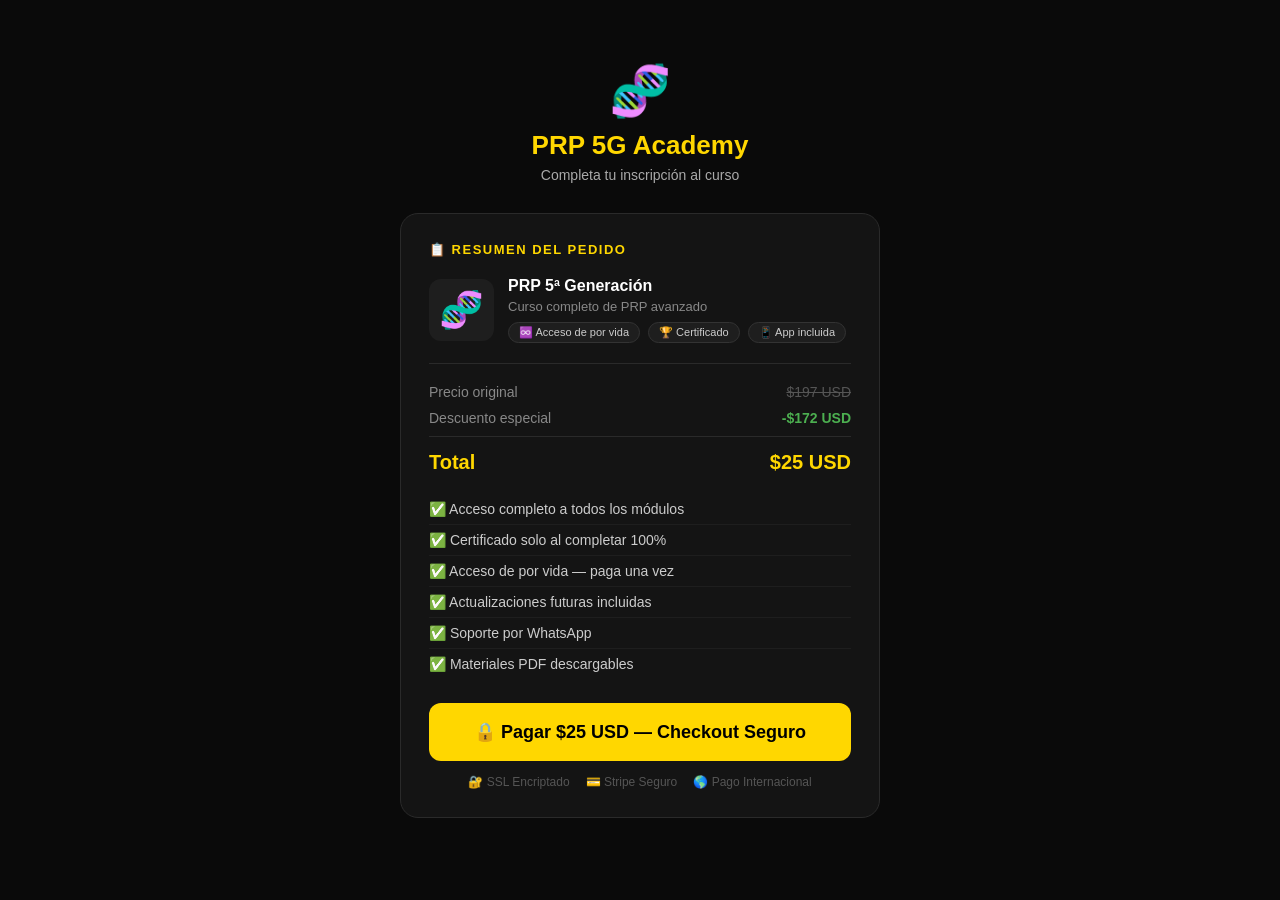
